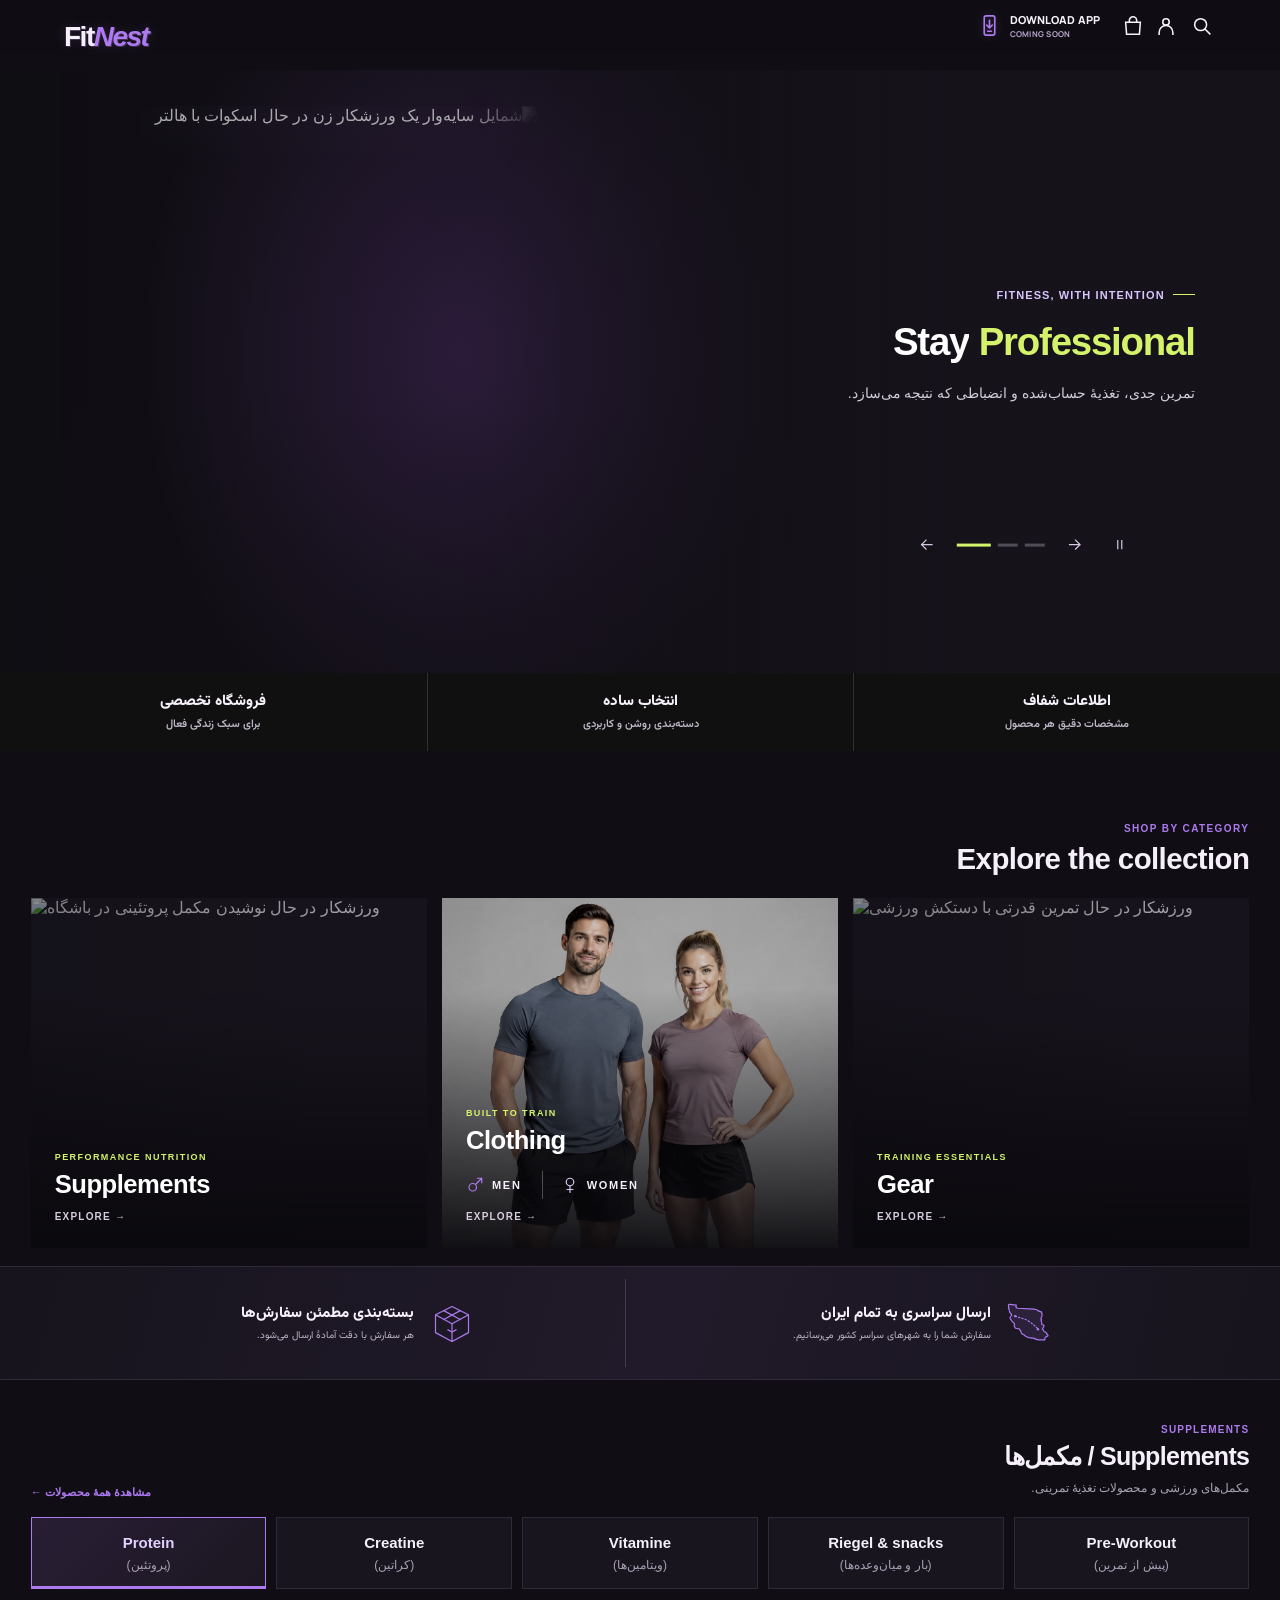
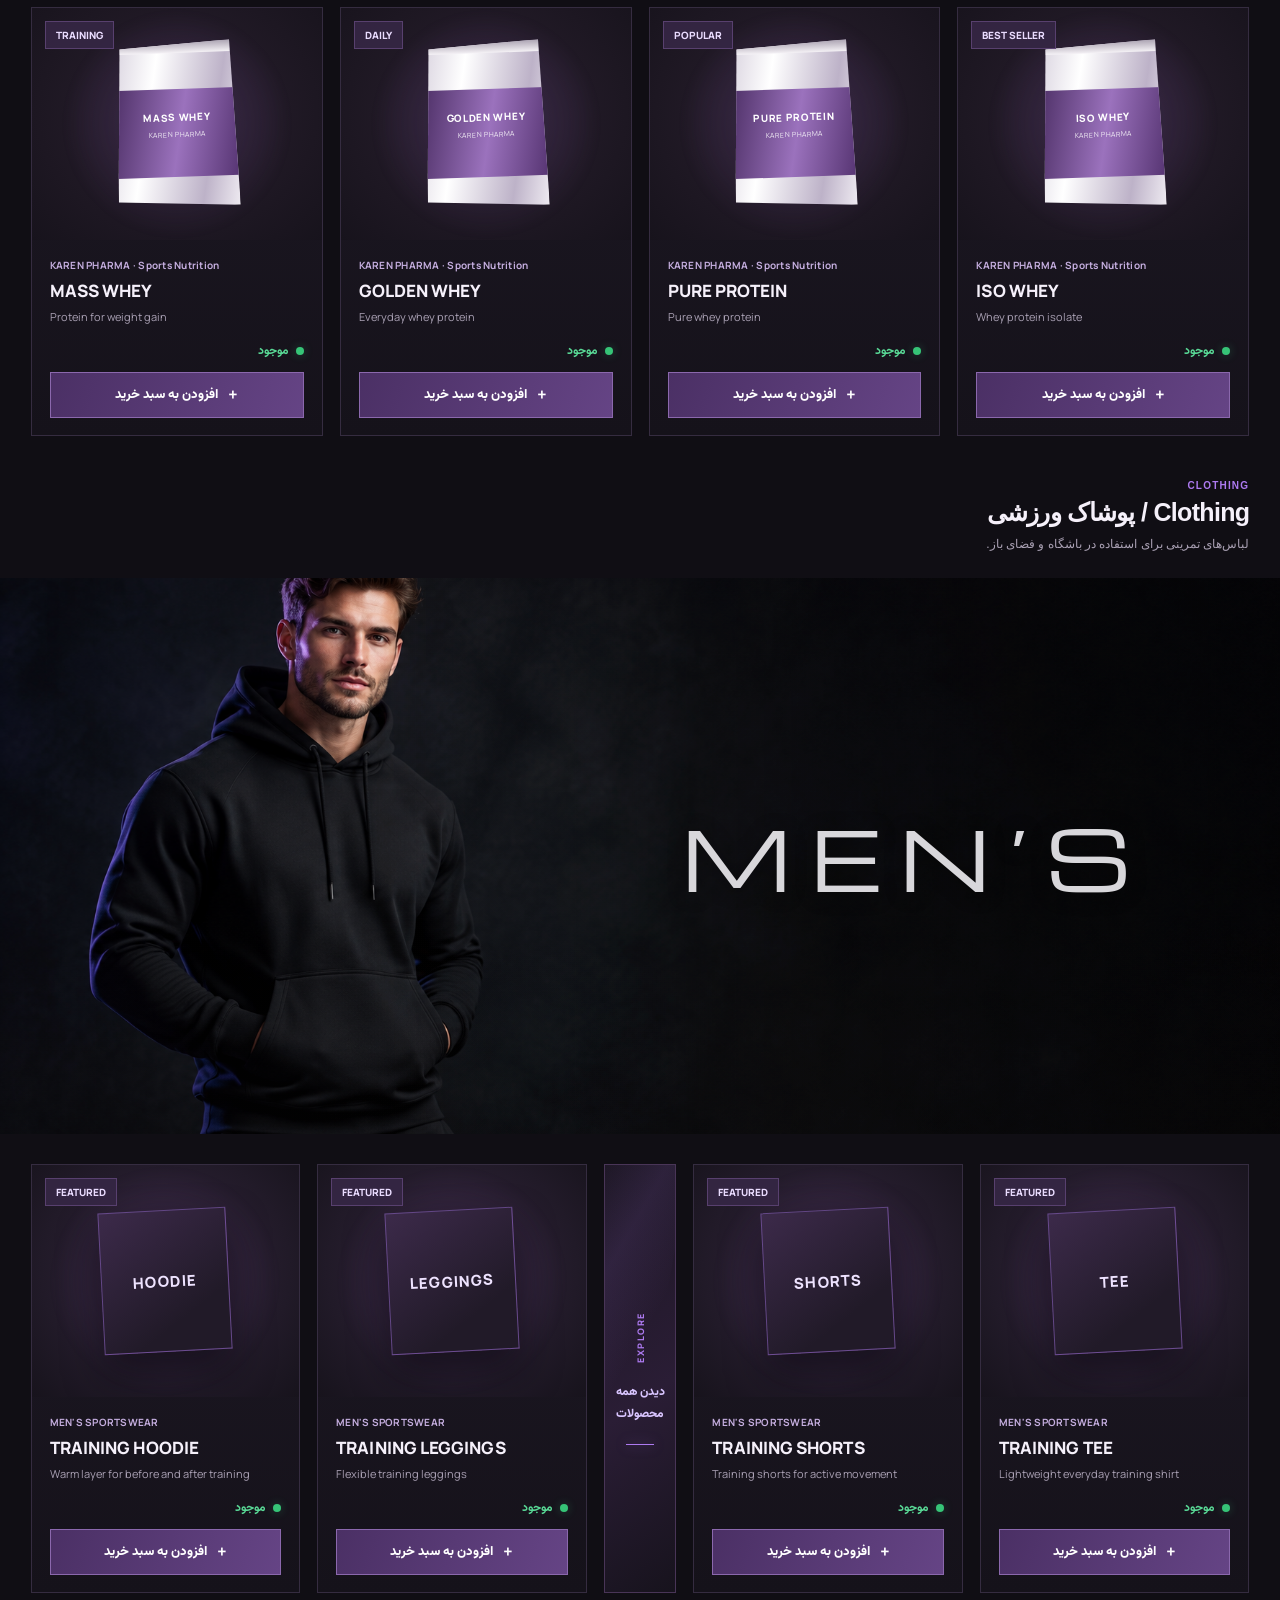
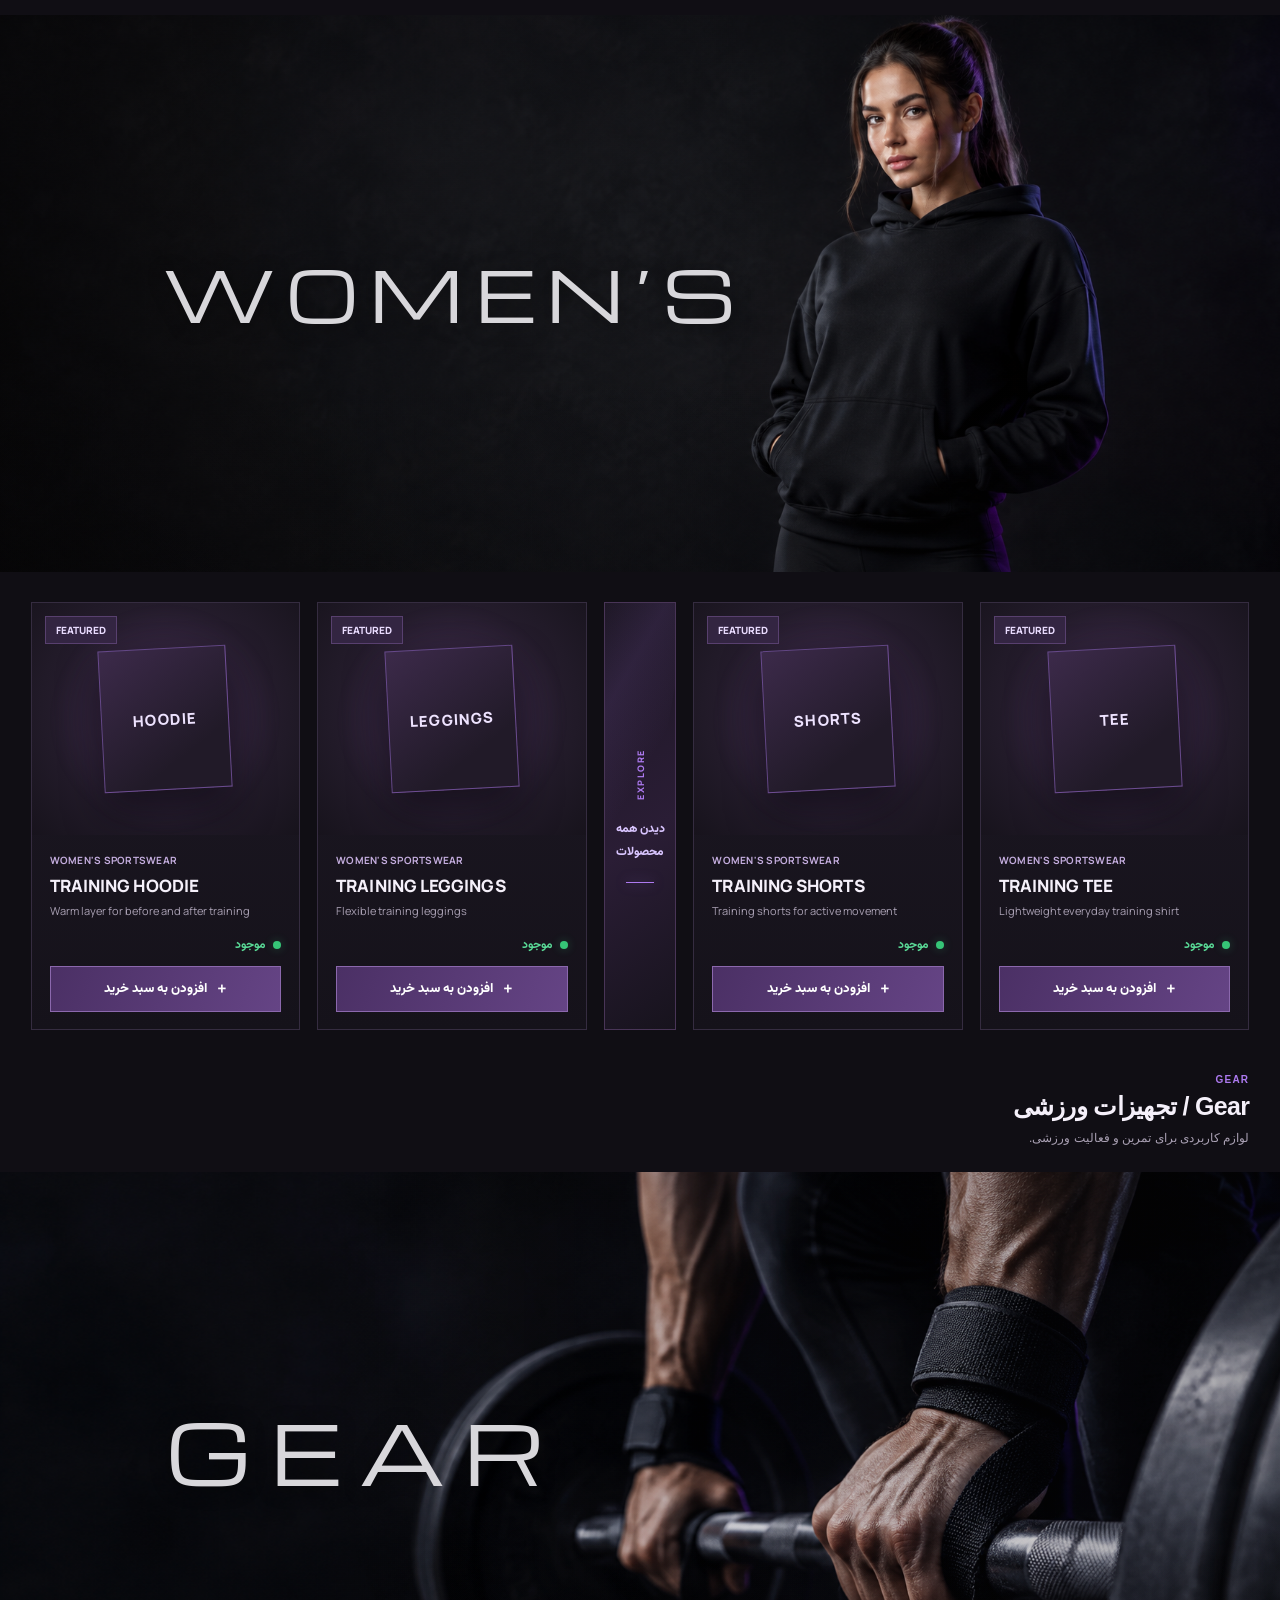
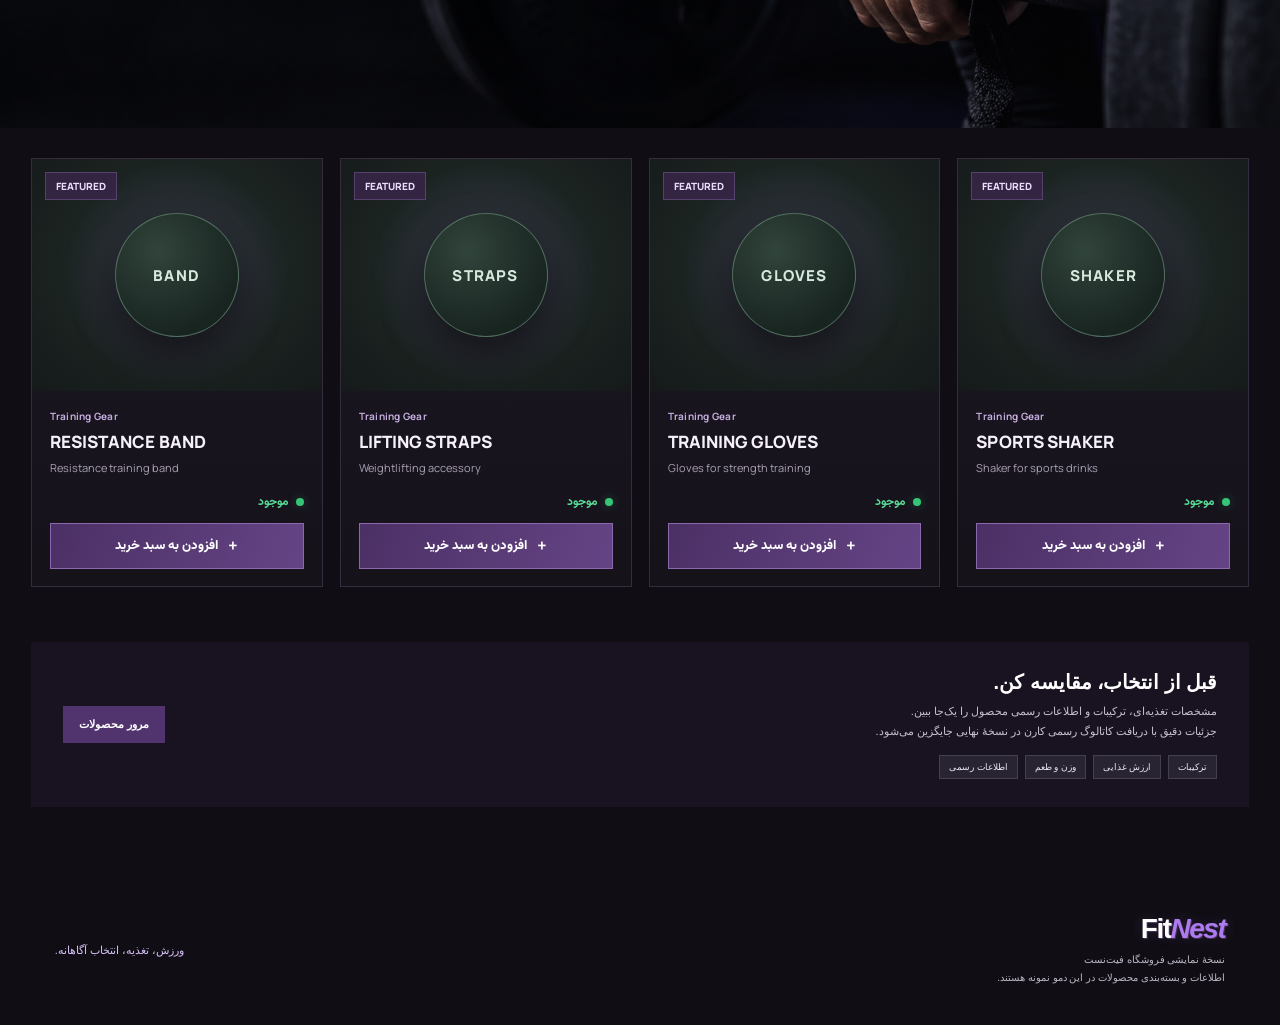
==== index.html @ 554f9da0 "Add files via upload Initial website versio" ====
<!doctype html>
<html lang="fa" dir="rtl">
<head>
  <meta charset="utf-8">
  <meta name="viewport" content="width=device-width, initial-scale=1">
  <meta name="theme-color" content="#17121f">
  <title>فیت‌نست | دمو فروشگاه مکمل ورزشی</title>
  <link rel="preconnect" href="https://fonts.googleapis.com">
  <link rel="preconnect" href="https://fonts.gstatic.com" crossorigin>
  <link href="https://fonts.googleapis.com/css2?family=Manrope:wght@400;500;600;700;800&family=Michroma&family=Vazirmatn:wght@500;600;700;800;900&display=swap" rel="stylesheet">
  <style>
    :root { --ink:#f5f0fa; --muted:#aaa1b4; --paper:#100e14; --white:#19151f; --line:#302938; --purple:#ad7af0; --purple-dark:#4a3265; --lilac:#d9c5ff; --lime:#d4f36a; --green:#8ab89a; --orange:#f3a56d; --soft-purple:#332642; --radius:22px; }
    * { box-sizing:border-box; }
    *,*::before,*::after { border-radius:0; }
    html { scroll-behavior:smooth; }
    body { margin:0; background:var(--paper); color:var(--ink); font-family:Tahoma,Arial,sans-serif; transition:background .35s,color .35s; }
    button,input { font:inherit; }
    button { cursor:pointer; }
    a { color:inherit; text-decoration:none; }
    .site-header { position:sticky; top:0; z-index:10; background:rgba(16,14,20,.97); backdrop-filter:blur(14px); border-bottom:0; }
    .header-inner { width:100%; margin:0; padding:12px clamp(24px,5vw,72px); display:flex; align-items:center; justify-content:space-between; gap:24px; direction:ltr; }
    .wordmark { font-size:28px; line-height:1; font-weight:900; letter-spacing:-1.5px; white-space:nowrap; text-shadow:1px 1px 0 #453252,0 0 14px #ad7af033; transform:translateY(11px); }
    .wordmark .fit { color:var(--ink); }
    .wordmark .nest { color:var(--purple); font-style:italic; }
    .header-tools { display:flex; align-items:center; gap:8px; direction:ltr; flex-shrink:0; }
    .app-download-badge { display:flex; align-items:center; gap:9px; margin-right:14px; padding:0; border:0; background:transparent; color:#f5f0fa; white-space:nowrap; }
    .app-download-badge svg { display:block; width:23px; height:23px; flex:0 0 auto; fill:none; stroke:var(--purple); stroke-width:1.7; stroke-linecap:round; stroke-linejoin:round; filter:drop-shadow(0 0 5px #ad7af044); }
    .app-download-copy { display:flex; flex-direction:column; gap:2px; font-family:"Manrope",Arial,sans-serif; line-height:1.15; }
    .app-download-copy strong { color:#f5f0fa; font-size:11px; font-weight:800; letter-spacing:.01em; }
    .app-download-copy small { color:#b9a7cf; font-size:8px; font-weight:700; letter-spacing:.03em; }
    .search-wrap { display:flex; align-items:center; position:relative; }
    .icon-button { width:28px; height:28px; padding:0; display:inline-grid; place-items:center; border:0; background:transparent; color:var(--ink); }
    .icon-button:hover,.icon-button:focus-visible { color:var(--purple); }
    #profile-toggle.is-signed-in { color:var(--purple); filter:drop-shadow(0 0 7px #ad7af055); }
    #profile-toggle.is-signed-in #profile-icon svg { fill:#c49af2; stroke:#c49af2; stroke-width:.65; filter:drop-shadow(0 0 5px #ad7af099); }
    .header-icon,.header-icon svg { display:block; width:22px; height:22px; }
    .header-icon svg { fill:none; stroke:currentColor; stroke-width:1.7; stroke-linecap:square; stroke-linejoin:miter; }
    .search { width:0; min-width:0; opacity:0; visibility:hidden; pointer-events:none; border:0; border-bottom:1px solid var(--line); background:#1a1620; color:var(--ink); border-radius:0; padding:5px 0; outline:none; font-size:12px; transition:width .24s ease,opacity .18s ease,padding .24s ease,margin .24s ease; }
    .search-wrap:hover .search,.search-wrap:focus-within .search,.search-wrap.is-open .search { width:180px; opacity:1; visibility:visible; pointer-events:auto; padding:5px 10px; margin-inline-end:8px; }
    .search::placeholder { color:#a89eaf; }
    .search:focus { border-color:var(--purple); }
    .search-panel { position:absolute; top:calc(100% + 19px); right:0; width:min(470px,calc(100vw - 28px)); max-height:min(75vh,660px); overflow:auto; padding:20px; border:1px solid #634878; background:linear-gradient(145deg,#211929,#141018); color:var(--ink); box-shadow:0 24px 70px #000b; direction:rtl; z-index:25; }
    .search-panel[hidden] { display:none; }
    .search-panel::before { content:""; position:absolute; top:0; right:0; left:0; height:2px; background:linear-gradient(90deg,transparent,var(--purple),transparent); }
    .search-panel-head { display:flex; justify-content:space-between; align-items:center; gap:12px; margin-bottom:13px; }
    .search-panel-head strong { font:800 14px "Vazirmatn",Tahoma,sans-serif; }
    .search-panel-head small { color:#b4a5c2; font:600 10px "Vazirmatn",Tahoma,sans-serif; }
    .search-panel-clear { border:0; background:transparent; color:var(--purple); font:700 11px "Vazirmatn",Tahoma,sans-serif; }
    .search-chips { display:flex; flex-wrap:wrap; gap:8px; margin:0 0 20px; }
    .search-chip { border:1px solid #5b476b; border-radius:999px; padding:7px 12px; background:#291f33; color:#e8ddef; font:700 11px "Manrope","Vazirmatn",sans-serif; }
    .search-chip:hover,.search-chip:focus-visible { border-color:var(--purple); color:#fff; background:#3b2850; }
    .search-history-empty,.search-no-results { margin:0; padding:15px; border:1px dashed #54425f; color:#b9afc3; font:600 11px/1.9 "Vazirmatn",Tahoma,sans-serif; }
    .search-results { display:grid; gap:9px; }
    .search-result { display:grid; grid-template-columns:70px minmax(0,1fr); gap:12px; align-items:start; padding:11px; border:1px solid #44344f; background:#1c1623; }
    .search-result .account-order-thumb { width:70px; height:74px; }
    .search-result-copy { min-width:0; }
    .search-result-copy small { display:block; color:#b78bdb; font:800 9px "Manrope",sans-serif; letter-spacing:.08em; }
    .search-result--clothing .search-result-copy small { width:max-content; max-width:100%; border:1px solid #7c5798; padding:4px 7px; background:#3b284d; color:#e5cafa; }
    .search-result-copy strong { display:block; margin:4px 0; color:#fff; font:800 13px "Manrope",sans-serif; direction:ltr; text-align:right; overflow-wrap:anywhere; }
    .search-result-copy span { display:block; color:#ada1b8; font:600 10px "Vazirmatn",Tahoma,sans-serif; }
    .search-result-actions { display:flex; flex-wrap:wrap; gap:7px; grid-column:1/-1; }
    .search-result-actions button { flex:1 1 120px; min-height:34px; border:1px solid #72558a; padding:5px 10px; background:#30223d; color:#f5ebfb; font:800 10px "Vazirmatn",Tahoma,sans-serif; }
    .search-result-actions button:first-child { background:#573775; border-color:#9369b4; color:#fff; }
    .search-result-actions button:hover,.search-result-actions button:focus-visible { filter:brightness(1.2); }
    .search-result-actions button:disabled { opacity:.48; cursor:not-allowed; }
    .cart { position:relative; display:flex; align-items:center; gap:4px; border:0; border-radius:0; padding:0; background:transparent; color:var(--ink); }
    .cart-indicator { position:absolute; top:-3px; right:-5px; width:11px; height:11px; border:2px solid var(--paper); border-radius:50%; background:#ef4444; box-shadow:0 0 9px #ef444477; opacity:0; transform:scale(.55); transition:opacity .18s,transform .18s; pointer-events:none; }
    .cart.has-items .cart-indicator { opacity:1; transform:scale(1); }
    main { --page-gutter:clamp(16px,2.4vw,36px); width:100%; margin:0; padding:18px var(--page-gutter) 70px; }
    .hero { min-height:calc(490px + 3cm); border-radius:0; overflow:hidden; position:relative; display:grid; grid-template-columns:1fr 1fr; align-items:center; padding:54px 7%; margin-inline:calc(-1 * clamp(16px,2.4vw,36px)); background:#100e14; color:#fff; isolation:isolate; }
    .hero::before { content:""; position:absolute; inset:0; background:linear-gradient(90deg,rgba(17,14,21,.03) 0%,rgba(17,14,21,.08) 38%,rgba(23,19,28,.82) 76%),linear-gradient(0deg,rgba(17,14,21,.28),transparent 45%); z-index:1; pointer-events:none; }
    .hero::after { content:""; position:absolute; inset-inline-start:38%; top:-28%; width:52%; height:150%; background:radial-gradient(ellipse,#7542a255 0%,transparent 68%); z-index:0; pointer-events:none; }
    .hero-copy { max-width:510px; position:relative; z-index:3; transition:opacity .25s ease,transform .25s ease; }
    .hero.is-changing .hero-copy { opacity:0; transform:translateY(8px); }
    .eyebrow { display:inline-flex; align-items:center; gap:8px; color:#d9c5ff; font-size:11px; font-weight:700; letter-spacing:.1em; }
    .eyebrow::before { content:""; width:22px; height:1px; background:var(--lime); }
    .hero h1 { direction:ltr; text-align:right; font-size:clamp(28px,3vw,42px); line-height:1.32; letter-spacing:-1.2px; margin:16px 0 12px; white-space:nowrap; }
    .hero h1 em { color:var(--lime); font-style:normal; }
    .hero h1 .hero-glow-word { --glow-base:#fff; display:inline-block; color:transparent; -webkit-text-fill-color:transparent; background:linear-gradient(105deg,var(--glow-base) 0%,var(--glow-base) 40%,#f6eaff 46%,#fff 50%,#f6eaff 54%,var(--glow-base) 60%,var(--glow-base) 100%); background-size:300% 100%; background-position:150% 0; -webkit-background-clip:text; background-clip:text; animation:hero-letter-glow 3.8s linear infinite; }
    .hero h1 em.hero-glow-word { --glow-base:var(--lime); animation-delay:.3s; }
    @keyframes hero-letter-glow { 0% { background-position:150% 0; } 42%,100% { background-position:-150% 0; } }
    .hero-copy p { max-width:410px; color:#d3cdd9; font-size:14px; line-height:2; margin:0; }
    .hero-art { position:absolute; z-index:0; inset:0; width:100%; min-height:100%; overflow:hidden; }
    .hero-backdrop { position:absolute; inset:-3%; width:106%; height:106%; object-fit:cover; object-position:center 42%; filter:blur(22px) brightness(.42) saturate(.8); transform:scale(1.05); opacity:0; transition:opacity .5s ease; }
    .hero-backdrop.is-visible { opacity:.78; }
    .hero-runner { position:absolute; inset:0; width:100%; height:100%; object-fit:cover; object-position:center 42%; filter:brightness(1.2) contrast(1.2) saturate(.98); transform:scale(1.1); transition:opacity .6s ease,transform 1.1s ease; }
    .hero-runner--contain { object-fit:contain; object-position:center; transform:none; }
    .hero-runner--cover { object-fit:cover; object-position:center 8%; transform:none; }
    .hero-runner--cover-products { object-fit:cover; object-position:center 45%; transform:none; }
    .hero.is-changing .hero-runner { opacity:.08; transform:scale(1.07); }
    .hero.is-changing .hero-runner.hero-runner--contain { transform:none; }
    .hero.is-changing .hero-runner.hero-runner--cover { transform:none; }
    .hero.is-changing .hero-runner.hero-runner--cover-products { transform:none; }
    .hero-silhouette { position:absolute; z-index:2; left:3%; bottom:0; width:39%; height:94%; object-fit:cover; object-position:center 35%; opacity:.82; filter:grayscale(1) brightness(.68) contrast(1.55) drop-shadow(0 0 18px #ad7af044); mix-blend-mode:screen; mask-image:linear-gradient(90deg,transparent 0%,#000 12%,#000 84%,transparent 100%); transition:opacity .6s ease; }
    .hero-silhouette.is-hidden { opacity:0; visibility:hidden; }
    .hero-controls { display:flex; align-items:center; gap:15px; direction:ltr; margin-top:25px; color:#d8c8e7; transform:translate(6cm,calc(22px + 2cm)); }
    .hero-arrow { display:grid; place-items:center; width:30px; height:30px; padding:0; border:0; background:transparent; color:inherit; transition:color .2s,transform .2s; }
    .hero-arrow:hover { color:var(--lime); transform:translateY(-1px); }
    .hero-arrow svg { width:18px; height:18px; fill:none; stroke:currentColor; stroke-width:1.6; stroke-linecap:square; stroke-linejoin:miter; }
    .hero-pause svg { width:16px; height:16px; fill:none; stroke:currentColor; stroke-width:1.8; stroke-linecap:square; stroke-linejoin:miter; }
    .hero-dots { display:flex; align-items:center; gap:7px; }
    .hero-dot { width:20px; height:3px; padding:0; border:0; background:#c9bdcf55; transition:width .25s,background .25s; }
    .hero-dot[aria-current="true"] { width:34px; background:var(--lime); }
    .orb { position:absolute; width:300px; height:300px; border:1px solid #ffffff34; border-radius:0; transform:rotate(-20deg) scaleY(.72); }
    .orb::before,.orb::after { content:""; position:absolute; border:1px solid #ffffff24; border-radius:0; inset:20px; }
    .orb::after { inset:42px; }
    .hero-stamp { position:absolute; top:12%; inset-inline-start:5%; font-size:10px; line-height:1.8; letter-spacing:.2em; color:#dfd3ec; transform:rotate(-8deg); }
    .feature-strip { display:grid; grid-template-columns:repeat(3,minmax(0,1fr)); direction:ltr; margin-inline:calc(-1 * clamp(16px,2.4vw,36px)); min-height:78px; background:#101010; color:#f5f0fa; }
    .feature-item { position:relative; display:flex; align-items:center; justify-content:center; gap:12px; min-width:0; padding:16px clamp(18px,2.4vw,44px); direction:rtl; overflow:hidden; isolation:isolate; }
    .feature-item + .feature-item { border-left:1px solid #303030; }
    .feature-copy { position:relative; }
    .feature-copy { min-width:0; text-align:center; font-family:"Vazirmatn",Tahoma,sans-serif; }
    .feature-copy b { display:block; font-size:15px; line-height:1.5; font-weight:800; }
    .feature-copy small { display:block; color:#c0b8c9; font-size:11px; font-weight:600; margin-top:3px; line-height:1.5; }
    .category-section { margin:72px 0 18px; }
    .category-heading { margin-bottom:22px; }
    .category-heading .overline { color:var(--purple); font-size:10px; font-weight:800; letter-spacing:.14em; }
    .category-heading h2 { margin:8px 0 0; font-size:clamp(22px,2.3vw,30px); letter-spacing:-.6px; }
    .category-grid { display:grid; grid-template-columns:repeat(3,minmax(0,1fr)); gap:15px; direction:ltr; }
    .category-card { position:relative; min-width:0; min-height:350px; overflow:hidden; isolation:isolate; background:#19151f; color:var(--ink); display:flex; align-items:flex-end; }
    .category-card img { position:absolute; inset:0; z-index:-2; width:100%; height:100%; object-fit:cover; transition:transform .55s ease,filter .35s ease; filter:brightness(.72) contrast(1.08) saturate(.84); }
    .category-card::after { content:""; position:absolute; inset:0; z-index:-1; background:linear-gradient(0deg,rgba(9,8,12,.92),rgba(9,8,12,.12) 72%),linear-gradient(90deg,rgba(9,8,12,.2),transparent 76%); }
    .category-card:hover img { transform:scale(1.045); filter:brightness(.84) contrast(1.1) saturate(.9); }
    .category-card--clothing { background:#111015; }
    .category-card--clothing::before { content:""; position:absolute; inset:-16px; z-index:-2; background:url("Fitness%20coaches%20sportswear%20photograph%20%E2%80%93%2018%20Nov%202026,%202.36%20am.png") center 48%/cover no-repeat; filter:blur(16px) brightness(.3) saturate(.62); transform:scale(1.06); }
    .category-card--clothing img { z-index:0; object-fit:cover; object-position:center 38%; filter:brightness(.86) contrast(1.12) saturate(.76); }
    .category-card--clothing::after { z-index:1; background:linear-gradient(0deg,rgba(9,8,12,.94),rgba(9,8,12,.08) 74%); }
    .category-card--clothing .category-card-copy { position:relative; z-index:2; width:100%; }
    .category-card--clothing:hover img { transform:scale(1.025); filter:brightness(.92) contrast(1.1) saturate(.8); }
    .category-card-copy { padding:24px; direction:ltr; text-align:left; }
    .category-card-copy small { display:block; color:var(--lime); font-size:9px; font-weight:800; letter-spacing:.16em; margin-bottom:8px; }
    .category-card-copy h3 { margin:0; color:#fff; font-size:clamp(20px,2vw,28px); font-weight:900; letter-spacing:-.5px; }
    .category-card-copy h3 a { color:inherit; }
    .category-gender-links { display:flex; align-items:center; gap:18px; margin-top:16px; }
    .category-gender-links a { position:relative; display:inline-flex; align-items:center; gap:8px; padding:5px 0; color:#f4eff9; font-size:11px; font-weight:800; letter-spacing:.16em; transition:color .2s,transform .2s; }
    .category-gender-links a+a { margin-left:2px; padding-left:18px; border-left:1px solid #ffffff45; }
    .category-gender-links a::after { content:""; position:absolute; left:0; right:0; bottom:-2px; height:1px; background:var(--lime); transform:scaleX(0); transform-origin:left; transition:transform .2s; }
    .category-gender-links a:hover,.category-gender-links a:focus-visible { color:var(--lime); transform:translateY(-1px); }
    .category-gender-links a:hover::after,.category-gender-links a:focus-visible::after { transform:scaleX(1); }
    .category-gender-links svg { width:18px; height:18px; flex:0 0 auto; fill:none; stroke:var(--purple); stroke-width:1.6; stroke-linecap:round; stroke-linejoin:round; transition:stroke .2s; }
    .category-gender-links a:hover svg,.category-gender-links a:focus-visible svg { stroke:var(--lime); }
    .category-gender-links a+a svg { stroke:#d7c5ef; }
    .category-card-copy span { display:inline-block; margin-top:12px; color:#d7cde0; font-size:10px; font-weight:700; letter-spacing:.12em; }
    .shipping-banner { position:relative; overflow:hidden; width:calc(100% + clamp(16px,2.4vw,36px) + clamp(16px,2.4vw,36px)); height:3cm; margin:0 calc(-1 * clamp(16px,2.4vw,36px)); padding:12px clamp(24px,7vw,100px); display:grid; grid-template-columns:repeat(2,minmax(0,1fr)); align-items:center; gap:28px; direction:rtl; background:linear-gradient(105deg,#17141d 0%,#211a2a 52%,#17141d 100%); border-block:1px solid #302938; }
    .shipping-item { min-width:0; height:100%; display:flex; align-items:center; justify-content:center; gap:16px; direction:rtl; }
    .shipping-item + .shipping-item { border-right:1px solid #44394f; }
    .shipping-icon { flex:0 0 44px; width:44px; height:44px; color:var(--purple); }
    .shipping-icon svg { display:block; width:100%; height:100%; fill:none; stroke:currentColor; stroke-width:1.7; stroke-linecap:round; stroke-linejoin:round; }
    .shipping-item:first-child .shipping-icon svg path:first-child { fill:rgba(173,122,240,.11); }
    .shipping-icon svg circle { fill:currentColor; }
    .shipping-copy { min-width:0; font-family:"Vazirmatn",Tahoma,sans-serif; }
    .shipping-copy b { display:block; color:#f5f0fa; font-size:15px; line-height:1.45; font-weight:800; }
    .shipping-copy small { display:block; margin-top:3px; color:#bdb4c8; font-size:10px; line-height:1.5; }
    .can { width:154px; height:244px; position:relative; z-index:1; border-radius:0; background:linear-gradient(115deg,#e7e3eb,#fff 32%,#c9bdcf 68%,#f2eff4); box-shadow:24px 30px 48px #09070d99, inset -12px 0 18px #786b8038, inset 8px 0 12px #fff8; transform:rotate(7deg) rotateY(-14deg) rotateX(3deg); transform-style:preserve-3d; color:#271e32; display:flex; flex-direction:column; align-items:center; justify-content:center; overflow:visible; }
    .can-side { position:absolute; z-index:-1; top:5px; right:-15px; width:18px; height:calc(100% - 10px); background:linear-gradient(90deg,#81758a,#51465a 75%,#342b3b); transform:rotateY(90deg); transform-origin:left center; box-shadow:12px 8px 18px #09070d70; }
    .can::before { content:""; height:15px; position:absolute; top:0; left:0; right:0; background:linear-gradient(#b9b2bf,#faf8fc 42%,#aaa2b1); }
    .can::after { content:""; height:10px; position:absolute; bottom:0; left:0; right:0; background:linear-gradient(#aaa2b1,#f4f1f6); }
    .can-band { position:absolute; top:36%; bottom:19%; left:0; right:0; background:linear-gradient(110deg,#613d86,#9463c5 48%,#593278); }
    .can-brand { position:relative; z-index:1; font-weight:900; font-size:12px; letter-spacing:-.5px; color:#fff; }
    .can-brand i { color:var(--lime); }
    .can-name { position:relative; z-index:1; text-align:center; font-size:11px; font-weight:900; letter-spacing:.08em; color:#fff; margin-top:13px; }
    .can-detail { position:relative; z-index:1; color:#eee5f8; font-size:7px; letter-spacing:.12em; margin-top:5px; }
    .hero-flavor { position:absolute; bottom:13%; color:#493b4e; font-size:8px; letter-spacing:.14em; font-weight:700; }
    .floating-chip { position:absolute; background:#2b2235; color:#f5f0fa; padding:10px 13px; border-radius:0; font-size:10px; font-weight:700; box-shadow:0 14px 30px #0004; border:1px solid #ffffff18; }
    .floating-chip.one { top:25%; inset-inline-end:1%; transform:rotate(5deg); }
    .floating-chip.two { bottom:22%; inset-inline-start:1%; transform:rotate(-5deg); }
    .floating-chip strong { color:var(--purple); }
    .theme-editorial { background:#100e14; }
    .theme-editorial .hero::after { opacity:.85; }
    .section-head { display:flex; justify-content:space-between; align-items:end; gap:20px; margin:44px 0 18px; }
    .section-head .overline { color:var(--purple); font-size:10px; font-weight:800; letter-spacing:.12em; }
    .section-head h2 { margin:7px 0 0; font-size:25px; letter-spacing:-.7px; }
    .section-head p { color:var(--muted); font-size:12px; margin:7px 0 0; line-height:1.8; }
    .all-link { padding:0; border:0; background:transparent; color:var(--purple); font:inherit; font-size:11px; font-weight:800; white-space:nowrap; cursor:pointer; }
    .all-link:hover,.all-link:focus-visible { color:var(--lilac); }
    .supplement-categories { display:grid; grid-template-columns:repeat(5,minmax(0,1fr)); gap:10px; margin:0 0 18px; direction:ltr; }
    .supplement-category { min-width:0; min-height:72px; padding:10px 12px; display:flex; flex-direction:column; align-items:center; justify-content:center; gap:4px; border:1px solid #302938; background:#19151f; color:var(--ink); text-align:center; transition:border-color .2s,background .2s,transform .2s; }
    .supplement-category b { font-size:15px; line-height:1.4; font-weight:800; }
    .supplement-category small { color:var(--muted); font-size:12px; line-height:1.45; }
    .supplement-category:hover { border-color:#8e63c4; transform:translateY(-2px); }
    .supplement-category[aria-pressed="true"] { border-color:var(--purple); background:linear-gradient(135deg,#291e35,#1b1721); box-shadow:inset 0 -2px 0 var(--purple); }
    .supplement-category[aria-pressed="true"] b { color:#e2d0ff; }
    .product-section { scroll-margin-top:108px; }
    #clothing { scroll-margin-top:60px; }
    #gear { scroll-margin-top:60px; }
    .product-section + .product-section { margin-top:26px; }
    .clothing-gender-banner { position:relative; display:block; width:calc(100% + var(--page-gutter) + var(--page-gutter)); aspect-ratio:2.3/1; min-height:340px; max-height:calc(100vh - 100px); margin:22px calc(-1 * var(--page-gutter)) 30px; overflow:hidden; isolation:isolate; background:#0b0a0d; scroll-margin-top:96px; }
    .clothing-gender-banner img { position:absolute; inset:0; width:100%; height:100%; object-fit:cover; object-position:center; }
    .clothing-gender-banner::after { content:""; position:absolute; z-index:1; inset:0; pointer-events:none; background:linear-gradient(90deg,transparent 25%,#0b0a0d12 48%,#0b0a0d45 100%),linear-gradient(0deg,#0b0a0d24,transparent 40%); }
    .clothing-gender-banner__title { position:absolute; z-index:2; top:50%; right:7%; width:43%; transform:translateY(-50%); color:#d8d7db; text-align:center; font-family:"Michroma","Manrope",Arial,sans-serif; font-size:clamp(42px,6.3vw,112px); font-weight:400; line-height:1.15; letter-spacing:.22em; white-space:nowrap; text-shadow:0 2px 20px #0006; }
    .clothing-gender-banner--womens::after { background:linear-gradient(90deg,#0b0a0d45 0%,#0b0a0d12 42%,transparent 70%),linear-gradient(0deg,#0b0a0d24,transparent 40%); }
    .clothing-gender-banner--womens { scroll-margin-top:64px; }
    .clothing-gender-banner--womens img { object-position:center top; transform:scale(1.03) translateX(1.2%); }
    .clothing-gender-banner--womens .clothing-gender-banner__title { right:auto; left:8%; width:55%; font-size:clamp(36px,5.4vw,96px); letter-spacing:.16em; }
    .clothing-gender-banner--gear .clothing-gender-banner__title { right:auto; left:7%; }
    .product-grid { display:grid; grid-template-columns:repeat(4,minmax(0,1fr)); gap:17px; }
    .clothing-showcase { grid-template-columns:repeat(2,minmax(0,1fr)) minmax(68px,.27fr) repeat(2,minmax(0,1fr)); align-items:stretch; transition:grid-template-columns .45s cubic-bezier(.22,.75,.25,1); }
    .clothing-showcase:has(.clothing-view-all:is(:hover,:focus-visible)) { grid-template-columns:repeat(2,minmax(0,1fr)) minmax(92px,.46fr) repeat(2,minmax(0,1fr)); }
    .clothing-view-all { position:relative; isolation:isolate; min-width:0; display:flex; flex-direction:column; justify-content:center; align-items:center; gap:18px; padding:20px 8px; overflow:hidden; text-align:center; color:var(--lilac); background:linear-gradient(145deg,#1c1623,#2a1d35 55%,#17131d); border:1px solid #493557; transition:color .25s,border-color .25s,box-shadow .35s; }
    .clothing-view-all::before { content:""; position:absolute; z-index:-1; inset:-65% -100%; background:linear-gradient(110deg,transparent 38%,#ad7af01b 50%,transparent 62%); transform:translateX(-45%) rotate(10deg); transition:transform .65s ease; }
    .clothing-view-all::after { content:""; width:28px; height:1px; background:var(--purple); box-shadow:0 0 12px #ad7af088; transition:width .4s,background .4s; }
    .clothing-view-all:hover,.clothing-view-all:focus-visible { color:#fff; border-color:#a376c5; box-shadow:inset 0 0 35px #ad7af019,0 14px 35px #0005; }
    .clothing-view-all:hover::before,.clothing-view-all:focus-visible::before { transform:translateX(45%) rotate(10deg); }
    .clothing-view-all:hover::after,.clothing-view-all:focus-visible::after { width:56px; background:var(--lime); }
    .clothing-view-all small { color:var(--purple); font:800 9px "Manrope",sans-serif; letter-spacing:.17em; writing-mode:vertical-rl; transform:rotate(180deg); }
    .clothing-view-all span { max-width:95px; font:800 12px/1.9 "Vazirmatn",Tahoma,sans-serif; transition:transform .35s; }
    .clothing-view-all:hover span,.clothing-view-all:focus-visible span { transform:scale(1.06); }
    .clothing-catalog[hidden] { display:none; }
    main > [hidden] { display:none !important; }
    .catalog-heading { padding:35px 0 26px; border-bottom:1px solid var(--line); }
    .catalog-heading small { color:var(--purple); font:800 11px "Manrope",sans-serif; letter-spacing:.15em; }
    .catalog-heading h1 { margin:12px 0; font:800 clamp(25px,4vw,45px) "Manrope",sans-serif; direction:ltr; text-align:right; }
    .catalog-back { display:inline-block; margin-top:12px; color:var(--lilac); font:700 12px "Vazirmatn",sans-serif; }
    .catalog-tools { display:flex; align-items:end; justify-content:space-between; gap:20px; padding:25px 0; }
    .catalog-tools label { display:grid; gap:9px; color:#cbbbd7; font:700 12px "Vazirmatn",sans-serif; }
    .catalog-tools select { min-width:190px; border:1px solid #644b79; padding:11px 14px; background:#211927; color:#fff; font:600 13px "Vazirmatn",sans-serif; }
    .catalog-count { color:var(--muted); font:600 12px "Vazirmatn",sans-serif; }
    @media(max-width:1000px) { .clothing-showcase,.clothing-showcase:has(.clothing-view-all:is(:hover,:focus-visible)) { grid-template-columns:repeat(2,minmax(0,1fr)); } .clothing-view-all { grid-column:1/-1; flex-direction:row; min-height:64px; border-color:#493557; } .clothing-view-all small { writing-mode:initial; transform:none; } .clothing-view-all span { max-width:none; } }
    @media(prefers-reduced-motion:reduce) { .clothing-showcase,.clothing-view-all,.clothing-view-all::before,.clothing-view-all::after,.clothing-view-all span { transition:none; } }
    .product-card { min-width:0; direction:ltr; font-family:"Manrope","Segoe UI",Arial,sans-serif; background:linear-gradient(180deg,#1d1824,#15121a); border:1px solid #352c40; border-radius:0; overflow:hidden; transition:transform .22s,border-color .22s,box-shadow .22s; }
    .product-card:hover { transform:translateY(-4px); border-color:#70538d; box-shadow:0 18px 38px #08060b66; }
    .product-photo { height:232px; background:radial-gradient(ellipse at 50% 45%,#30243a 0%,#201925 52%,#17131c 100%); position:relative; display:grid; place-items:center; overflow:hidden; }
    .product-photo::before { content:""; position:absolute; width:218px; height:218px; border-radius:50%; background:radial-gradient(circle,#754b943d 0%,#754b9416 55%,transparent 74%); filter:blur(5px); }
    .product-photo--clothing { background:radial-gradient(ellipse at 50% 45%,#32243b,#211a28 66%,#17131c) !important; }
    .product-photo--gear { background:radial-gradient(ellipse at 50% 45%,#23332f,#1a211f 65%,#15191a) !important; }
    .product-object { position:relative; z-index:1; width:128px; height:142px; display:grid; place-items:center; border:1px solid #ad7af077; background:linear-gradient(145deg,#3c2a4a,#211a28 72%); color:#eee3ff; box-shadow:0 20px 38px #08060b99; transform:rotate(-3deg); font-size:15px; font-weight:900; letter-spacing:.08em; }
    .product-photo--gear .product-object { width:124px; height:124px; border-radius:50%; border-color:#8ab89a77; background:radial-gradient(circle at 35% 30%,#31443b,#182420 72%); color:#d5eadc; transform:none; }
    .product-badge { position:absolute; z-index:2; top:13px; inset-inline-start:13px; padding:6px 10px; background:#352644ee; border:1px solid #8f6ab266; color:#eadcff; font-size:10px; font-weight:800; }
    .pack { position:relative; z-index:1; width:122px; height:166px; background:linear-gradient(100deg,#d9d3df,#fff 30%,#bdb2c8 75%,#eeeaf1); box-shadow:15px 20px 32px #08060b70; display:flex; flex-direction:column; align-items:center; justify-content:center; color:#fff; transform:rotate(-2deg); clip-path:polygon(5% 4%,95% 0,100% 100%,0 96%); }
    .pack::before { content:""; position:absolute; top:0; left:5%; right:5%; height:12px; background:linear-gradient(#aaa2b1,#f5f2f6); }
    .pack::after { content:""; position:absolute; inset:48px 0 30px; background:linear-gradient(100deg,#503269,#9b72bd 52%,#573573); z-index:-1; }
    .pack-name { font-size:10px; font-weight:900; letter-spacing:.07em; }
    .pack-type { font-size:7px; margin-top:6px; letter-spacing:.1em; opacity:.9; }
    .pack-weight { position:absolute; bottom:10px; color:#51465a; font-size:7px; font-weight:700; }
    .product-info { padding:18px 18px 17px; text-align:left; font-family:"Manrope","Segoe UI",Arial,sans-serif; }
    .product-brand { color:#c5aedf; font-size:10px; font-weight:700; letter-spacing:.025em; }
    .product-title { font-size:17px; line-height:1.45; margin:7px 0 4px; letter-spacing:.005em; font-weight:800; }
    .product-subtitle { font-size:11px; color:#aaa1b4; line-height:1.65; }
    .product-bottom { display:flex; flex-direction:column; align-items:stretch; gap:11px; margin-top:15px; }
    .stock-status { display:flex; align-items:center; justify-content:flex-start; gap:7px; min-height:20px; direction:rtl; font-family:"Vazirmatn","Segoe UI",sans-serif; font-size:12px; font-weight:700; }
    .stock-status::before { content:""; width:8px; height:8px; border-radius:50%; background:#36c477; box-shadow:0 0 10px #36c47755; }
    .stock-status--available { color:#59d996; }
    .stock-status--unavailable { color:#ff6b75; }
    .stock-status--unavailable::before { background:#f05260; box-shadow:0 0 10px #f0526055; }
    .add-button { width:100%; min-height:46px; padding:0 14px; border:1px solid #8b68ad; background:linear-gradient(110deg,#4b3065,#654485); color:#fff; display:flex; align-items:center; justify-content:center; gap:10px; direction:rtl; font-family:"Vazirmatn","Segoe UI",sans-serif; font-size:13px; font-weight:800; transition:background .2s,border-color .2s,transform .2s,box-shadow .2s; }
    .add-button b { font-size:18px; line-height:1; font-weight:500; }
    .add-button:hover { background:linear-gradient(110deg,#68458a,#815cb0); border-color:var(--purple); transform:translateY(-1px); box-shadow:0 8px 18px #08060b55; }
    .add-button:disabled { opacity:.46; cursor:not-allowed; filter:saturate(.55); }
    .add-button:disabled:hover { transform:none; box-shadow:none; }
    .product-photo[data-open-product] { cursor:zoom-in; }
    .product-photo[data-open-product]:focus-visible { outline:2px solid var(--purple); outline-offset:-3px; }
    .product-modal-backdrop { position:fixed; z-index:80; inset:0; display:grid; place-items:center; padding:28px; background:#050409bd; backdrop-filter:blur(7px); opacity:0; visibility:hidden; transition:opacity .22s,visibility .22s; }
    .product-modal-backdrop.is-open { opacity:1; visibility:visible; }
    .product-modal { position:relative; width:min(100%,1040px); max-height:min(88vh,780px); display:grid; grid-template-columns:1fr 1fr; direction:ltr; overflow:auto; background:#17131c; border:1px solid #49375a; box-shadow:0 28px 90px #0009; transform:translateY(12px) scale(.985); transition:transform .22s; }
    .is-open .product-modal { transform:translateY(0) scale(1); }
    .product-modal-close { position:absolute; z-index:3; top:15px; right:15px; width:40px; height:40px; display:grid; place-items:center; background:#211a29; color:#fff; border:1px solid #59466a; font:400 24px/1 "Manrope",sans-serif; cursor:pointer; }
    .product-modal-gallery { min-height:600px; display:grid; grid-template-rows:1fr auto; padding:26px; background:linear-gradient(145deg,#201a27,#121016); }
    .product-modal-media { min-height:480px; position:relative; display:grid; place-items:center; overflow:hidden; }
    .product-modal-media::before { content:""; position:absolute; width:min(70%,390px); aspect-ratio:1; border-radius:50%; background:radial-gradient(circle,#8557a845,#68418b14 58%,transparent 74%); filter:blur(8px); }
    .product-modal-media .pack { transform:scale(1.55) rotate(-2deg); }
    .product-modal-media .product-object { transform:scale(1.7) rotate(-3deg); }
    .product-modal-media.product-photo--gear .product-object { transform:scale(1.7); }
    .product-modal-thumbnails { display:flex; gap:9px; }
    .product-modal-thumb { width:62px; height:62px; display:grid; place-items:center; border:1px solid #73558d; background:#241b2d; color:#d9c4f0; font:800 9px "Manrope",sans-serif; letter-spacing:.06em; }
    .product-modal-thumb[aria-pressed="true"] { border-color:var(--purple); background:#48305f; }
    .product-modal-media[data-view="back"] .product-object { transform:scale(1.7) rotate(4deg); }
    .product-modal-media[data-view="fabric"] .product-object { transform:scale(2.2) rotate(-1deg); }
    .clothing-info[hidden] { display:none; }
    .clothing-info { border-top:1px solid #44334f; padding-top:20px; }
    .clothing-info h3 { margin:19px 0 10px; font-size:14px; }
    .clothing-info p,.clothing-info li { color:#c5b8d0; font-size:11px; line-height:1.9; }
    .clothing-info select { width:100%; margin:6px 0 10px; padding:10px; border:1px solid #6c5281; background:#241b2d; color:#fff; }
    .clothing-options { display:grid; grid-template-columns:1fr 1fr; gap:12px; }
    .clothing-info table { width:100%; border-collapse:collapse; font-size:11px; }
    .clothing-info th,.clothing-info td { padding:9px; border-bottom:1px solid #473850; text-align:center; }
    .clothing-info th { color:#d9b7ed; }
    .clothing-info ul { padding-right:18px; }
    .clothing-recommendations { display:flex; flex-wrap:wrap; gap:8px; }
    .clothing-recommendations button { border:1px solid #644b79; padding:8px; background:#281f31; color:#eee; font:700 10px "Manrope",sans-serif; }
    .product-modal-details { padding:64px 42px 32px; overflow:auto; direction:rtl; text-align:right; font-family:"Vazirmatn","Segoe UI",sans-serif; }
    .product-modal-kicker { margin:0 0 10px; color:#b995df; font-size:11px; font-weight:800; letter-spacing:0; }
    .product-modal-title { margin:0 0 16px; color:#fff; direction:ltr; text-align:right; font-family:"Manrope","Segoe UI",Arial,sans-serif; font-size:clamp(25px,3vw,36px); line-height:1.15; font-weight:900; letter-spacing:-.04em; }
    .product-modal-status { display:flex; align-items:center; gap:8px; min-height:20px; margin:0 0 22px; direction:rtl; justify-content:flex-start; color:#59d996; font:700 12px "Vazirmatn","Segoe UI",sans-serif; }
    .product-modal-status::before { content:""; width:8px; height:8px; border-radius:50%; background:currentColor; box-shadow:0 0 10px currentColor; }
    .product-modal-status.is-unavailable { color:#ff6b75; }
    .product-modal-description { color:#c0b8c8; font-size:13px; line-height:1.9; margin:0 0 25px; }
    .nutrition-panel { margin-top:22px; border-top:1px solid #38303f; }
    .nutrition-panel h3 { margin:18px 0 10px; color:#f5f1fa; font-size:14px; font-weight:800; }
    .nutrition-list { margin:0; padding:0; list-style:none; }
    .nutrition-list li { display:flex; justify-content:flex-start; gap:16px; direction:rtl; padding:10px 0; border-bottom:1px solid #302936; color:#c0b8c8; font-size:12px; }
    .nutrition-list b { color:#fff; font-weight:700; }
    .product-modal-bottom { display:grid; grid-template-columns:auto 1fr; gap:14px; margin-top:24px; direction:ltr; }
    .quantity-control { min-height:48px; display:flex; align-items:center; border:1px solid #493b55; background:#1d1824; }
    .quantity-control button { width:42px; height:46px; border:0; background:transparent; color:#eee6f5; font:500 18px "Manrope",sans-serif; cursor:pointer; }
    .quantity-control output { min-width:30px; text-align:center; color:#fff; font:700 13px "Manrope",sans-serif; }
    .product-modal-add { min-height:48px; }
    .product-modal-add:disabled { opacity:.45; cursor:not-allowed; }
    .cart-backdrop { position:fixed; z-index:85; inset:0; display:flex; justify-content:flex-start; background:#050409bd; backdrop-filter:blur(7px); opacity:0; visibility:hidden; transition:opacity .32s,visibility 0s linear .32s; }
    .cart-backdrop.is-open { opacity:1; visibility:visible; transition-delay:0s; }
    .cart-drawer { width:min(460px,100%); height:100%; display:flex; flex-direction:column; background:#17131c; border-inline-start:1px solid #49375a; box-shadow:0 20px 80px #0009; transform:translateX(100%); transition:transform .32s cubic-bezier(.22,.75,.25,1); }
    .cart-backdrop.is-open .cart-drawer { transform:translateX(0); }
    .cart-head { display:flex; justify-content:space-between; align-items:center; gap:20px; padding:24px 26px; border-bottom:1px solid var(--line); }
    .cart-head p { margin:0 0 4px; color:#b995df; font:800 10px "Manrope",sans-serif; letter-spacing:.12em; }
    .cart-head h2 { margin:0; color:#fff; font:800 23px "Vazirmatn","Segoe UI",sans-serif; }
    .cart-close { width:38px; height:38px; border:1px solid #59466a; background:#211a29; color:#fff; font:400 23px/1 "Manrope",sans-serif; }
    .cart-status { min-height:22px; padding:10px 26px 0; color:#9bd5af; font:600 12px "Vazirmatn","Segoe UI",sans-serif; }
    .cart-items { flex:1; overflow:auto; padding:14px 20px 24px; }
    .cart-empty { display:grid; place-items:center; min-height:45vh; color:#b9afc1; text-align:center; font:500 14px/2 "Vazirmatn","Segoe UI",sans-serif; }
    .cart-line { display:grid; grid-template-columns:1fr auto; align-items:center; gap:18px; padding:17px 16px; margin-bottom:10px; border:1px solid #413447; background:linear-gradient(120deg,#211a28,#1a1620); box-shadow:inset 0 1px #ffffff08; }
    .cart-line-copy { display:grid; justify-items:end; gap:5px; min-width:0; text-align:right; }
    .cart-line-copy small { color:#c29bea; font:700 9px "Manrope",sans-serif; letter-spacing:.08em; }
    .cart-line-copy strong { color:#fff; font:800 14px "Manrope",sans-serif; letter-spacing:.01em; }
    .cart-line-price { color:#b8afc0; font:500 10px "Vazirmatn","Segoe UI",sans-serif; }
    .cart-line-tools { display:flex; align-items:center; gap:7px; direction:ltr; }
    .cart-quantity-button { width:34px; height:34px; display:grid; place-items:center; border:1px solid #78549a; background:linear-gradient(145deg,#422e56,#2b2037); color:#fff; font:700 17px "Manrope",sans-serif; box-shadow:0 3px 10px #0003; transition:background .18s,border-color .18s,transform .18s,box-shadow .18s; }
    .cart-quantity-button:hover { border-color:#c7a1f0; background:linear-gradient(145deg,#664482,#49315f); box-shadow:0 5px 14px #ad7af033; transform:translateY(-1px); }
    .cart-quantity-button:active { transform:scale(.94); }
    .cart-quantity { min-width:22px; color:#fff; text-align:center; font:700 12px "Manrope",sans-serif; }
    .cart-remove { border:0; padding:5px 2px; background:transparent; color:#ff8585; font:600 10px "Vazirmatn","Segoe UI",sans-serif; }
    .cart-footer { padding:18px 24px 24px; border-top:1px solid var(--line); }
    .cart-footer-summary { display:flex; justify-content:space-between; align-items:center; margin-bottom:16px; color:#c8bfce; font:600 13px "Vazirmatn","Segoe UI",sans-serif; }
    .cart-footer-summary strong { color:#fff; }
    .cart-code-row { display:flex; justify-content:space-between; align-items:center; gap:10px; margin-bottom:13px; color:#a99bb4; font:600 10px "Vazirmatn",sans-serif; }
    .cart-code-row[hidden] { display:none; }
    .cart-code-row strong { color:#d6b5ed; font:700 10px "Manrope",sans-serif; letter-spacing:.025em; overflow-wrap:anywhere; }
    .cart-total-box { display:flex; justify-content:space-between; align-items:center; gap:16px; margin:0 0 16px; padding:14px 16px; border:1px solid #664881; background:linear-gradient(120deg,#2a2034,#211927); box-shadow:inset 0 1px #ffffff0a; }
    .cart-total-label { display:grid; gap:4px; color:#e8d9f6; font:700 12px "Vazirmatn","Segoe UI",sans-serif; }
    .cart-total-note { color:#a99bb4; font:500 9px "Vazirmatn","Segoe UI",sans-serif; }
    .cart-total-value { color:#fff; font:800 17px "Manrope","Vazirmatn",sans-serif; white-space:nowrap; }
    .cart-continue { width:100%; min-height:48px; }
    .cart-checkout { display:block; width:100%; min-height:42px; margin-top:10px; border:1px solid #62477a; padding:8px 12px; background:#241b2d; color:#e9dcf5; font:700 12px "Vazirmatn","Segoe UI",sans-serif; transition:background .18s,border-color .18s; }
    .cart-checkout:not(:disabled):hover { background:#332340; border-color:var(--purple); }
    .cart-checkout:disabled { opacity:.42; cursor:not-allowed; }
    .profile-backdrop { position:fixed; z-index:86; inset:0; display:flex; justify-content:flex-start; background:#050409bd; backdrop-filter:blur(7px); opacity:0; visibility:hidden; transition:opacity .32s,visibility 0s linear .32s; }
    .profile-backdrop.is-open { opacity:1; visibility:visible; transition-delay:0s; }
    .profile-drawer { width:min(420px,100%); height:100%; display:flex; flex-direction:column; background:#17131c; border-inline-start:1px solid #49375a; box-shadow:0 20px 80px #0009; transform:translateX(100%); transition:transform .32s cubic-bezier(.22,.75,.25,1); }
    .profile-backdrop.is-open .profile-drawer { transform:translateX(0); }
    .profile-drawer.is-account-view .profile-note { display:none; }
    .profile-welcome { margin:26px 22px 18px; padding:28px 22px; border:1px solid #49375a; background:radial-gradient(circle at 50% 0%,#67458555,transparent 58%),linear-gradient(145deg,#211a28,#17131c); text-align:center; }
    .profile-avatar { width:66px; height:66px; display:grid; place-items:center; margin:0 auto 16px; border:1px solid #946bc0; background:#2a2034; color:#d9c5ff; box-shadow:0 0 28px #ad7af033; }
    .profile-avatar svg { width:30px; height:30px; fill:none; stroke:currentColor; stroke-width:1.6; }
    .profile-welcome h3 { margin:0 0 7px; color:#fff; font:800 18px "Vazirmatn","Segoe UI",sans-serif; }
    .profile-welcome p { margin:0; color:#bdb2c8; font:500 11px/1.8 "Vazirmatn","Segoe UI",sans-serif; }
    .profile-actions { display:grid; grid-template-columns:1fr 1fr; gap:10px; margin-top:20px; }
    .profile-action { min-height:42px; border:1px solid #765296; background:#51336d; color:#fff; font:700 12px "Vazirmatn","Segoe UI",sans-serif; transition:background .18s,border-color .18s; }
    .profile-action--secondary { background:transparent; color:#e7d9f3; }
    .profile-action:hover { background:#694587; border-color:#c29bea; }
    .profile-links { display:grid; gap:8px; padding:0 22px; }
    .profile-links[hidden] { display:none; }
    .profile-socials { display:flex; justify-content:center; align-items:center; gap:25px; margin-top:22px; }
    .profile-social-icon { width:35px; height:35px; display:grid; place-items:center; border:0; padding:0; background:transparent; color:#c9bbd5; transition:color .2s,transform .2s,filter .2s; }
    .profile-social-icon svg { width:28px; height:28px; fill:none; stroke:currentColor; stroke-width:1.7; stroke-linecap:round; stroke-linejoin:round; }
    .profile-social-icon--instagram { color:#ca82c9; }
    .profile-social-icon--whatsapp { color:#74c992; }
    .profile-social-icon--instagram:hover,.profile-social-icon--instagram:focus-visible { color:#dd91e2; filter:drop-shadow(0 0 7px #d78bdd66); }
    .profile-social-icon--whatsapp:hover,.profile-social-icon--whatsapp:focus-visible { color:#7edda2; filter:drop-shadow(0 0 7px #78d99e66); }
    .profile-social-icon:hover { transform:translateY(-2px); }
    .profile-social-icon:focus-visible { outline:2px solid var(--purple); outline-offset:5px; }
    .checkout-review[hidden] { display:none; }
    .account-tabs[hidden],.account-panel[hidden] { display:none; }
    .account-tabs { display:flex; gap:8px; margin:0 0 18px; border-bottom:1px solid #463650; padding-bottom:10px; }
    .account-tab { flex:1; min-height:42px; border:1px solid transparent; background:#211927; color:#bfb1ca; font:700 12px "Vazirmatn",sans-serif; cursor:pointer; }
    .account-tab[aria-selected="true"] { border-color:#8f65b6; background:#49315e; color:#fff; }
    .account-tab:hover { color:#fff; }
    .account-history,.account-reviews { display:grid; gap:12px; }
    .account-empty { border:1px dashed #574563; padding:25px; color:#b9adbf; text-align:center; font:500 12px/1.9 "Vazirmatn",sans-serif; }
    .account-order-card,.account-review-card { border:1px solid #44334f; padding:18px; background:linear-gradient(135deg,#211927,#19141e); }
    .account-order-head { display:flex; justify-content:space-between; align-items:flex-start; gap:16px; margin-bottom:16px; }
    .account-order-head strong { color:#f6effa; font:800 14px "Vazirmatn",sans-serif; }
    .account-order-head small { display:block; margin-top:4px; color:#a99bb4; font:500 11px "Vazirmatn",sans-serif; }
    .account-order-badge { border:1px solid #608b6d; padding:5px 9px; color:#a8e0b5; white-space:nowrap; font:700 10px "Vazirmatn",sans-serif; }
    .account-order-badge.is-demo { border-color:#7b5998; color:#cda9eb; }
    .account-order-meta { display:flex; flex-wrap:wrap; gap:10px 22px; margin-bottom:16px; border-top:1px solid #3f3148; padding-top:14px; }
    .account-order-meta span { display:grid; gap:4px; color:#a99bb4; font:600 10px "Vazirmatn",sans-serif; }
    .account-order-meta b { color:#eee6f5; font:700 12px "Vazirmatn",sans-serif; }
    .account-order-meta b[lang="en"] { font-family:"Manrope",sans-serif; letter-spacing:.025em; }
    .account-order-items { display:grid; gap:8px; margin:0; padding:0; list-style:none; }
    .account-order-items li { display:flex; justify-content:space-between; align-items:center; gap:12px; border:1px solid #3c3045; padding:7px 10px 7px 7px; color:#f0e7f5; font:700 12px "Manrope",sans-serif; direction:ltr; }
    .account-order-product { display:flex; align-items:center; min-width:0; gap:13px; }
    .account-order-product-name { overflow-wrap:anywhere; }
    .account-order-quantity { color:#b8a4c7; white-space:nowrap; font:600 11px "Vazirmatn",sans-serif; }
    .account-order-thumb { position:relative; flex:none; width:62px; height:67px; overflow:hidden; border:1px solid #594267; background:radial-gradient(circle at 50% 44%,#42304c,#211a29 78%); }
    .account-order-thumb--gear { background:radial-gradient(circle at 50% 44%,#304138,#1a211f 78%); }
    .account-order-thumb .pack,.account-order-thumb .product-object,.account-order-thumb--gear .product-object { position:absolute; top:50%; left:50%; transform:translate(-50%,-50%) scale(.34) rotate(-2deg); }
    .account-order-thumb--gear .product-object { transform:translate(-50%,-50%) scale(.38); }
    .account-order-foot { display:flex; justify-content:flex-end; margin-top:16px; border-top:1px solid #3f3148; padding-top:13px; }
    .account-invoice-open { display:inline-flex; align-items:center; gap:8px; border:0; padding:5px 0; background:transparent; color:#bc8fe7; font:800 11px "Vazirmatn",sans-serif; cursor:pointer; }
    .account-invoice-open:hover { color:#fff; }
    .account-invoice-open svg { width:16px; height:16px; fill:none; stroke:currentColor; stroke-width:1.7; }
    .invoice-backdrop { position:fixed; z-index:112; inset:0; display:grid; place-items:center; padding:18px; background:#050409db; backdrop-filter:blur(8px); opacity:0; visibility:hidden; transition:opacity .22s,visibility .22s; }
    .invoice-backdrop.is-open { opacity:1; visibility:visible; }
    .invoice-dialog { position:relative; width:min(100%,640px); max-height:min(88vh,790px); overflow:auto; border:1px solid #70518a; padding:30px clamp(20px,4vw,38px); background:#1a1420; box-shadow:0 28px 90px #000b; color:#f5edf9; direction:rtl; transform:translateY(12px); transition:transform .22s; }
    .invoice-backdrop.is-open .invoice-dialog { transform:translateY(0); }
    .invoice-close { position:absolute; top:18px; left:18px; width:38px; height:38px; border:1px solid #624b73; background:#271d31; color:#fff; font:400 23px/1 "Manrope",sans-serif; cursor:pointer; }
    .invoice-kicker { margin:0 0 9px; color:#bd91e5; font:800 10px "Manrope",sans-serif; letter-spacing:.12em; direction:ltr; text-align:right; }
    .invoice-dialog h2 { margin:0 0 24px; font:900 24px "Vazirmatn",sans-serif; }
    .invoice-brand { display:block; padding-left:54px; color:#c18bee; font:900 25px "Manrope",sans-serif; letter-spacing:-.07em; direction:ltr; text-align:right; }
    .invoice-grid { display:grid; grid-template-columns:1fr 1fr; gap:12px; margin:22px 0; }
    .invoice-field { display:grid; gap:6px; border:1px solid #403149; padding:12px; }
    .invoice-field span { color:#a99ab3; font:600 10px "Vazirmatn",sans-serif; }
    .invoice-field strong { color:#f5edf9; font:700 12px "Vazirmatn",sans-serif; overflow-wrap:anywhere; }
    .invoice-lines { margin:0; padding:0; list-style:none; border-top:1px solid #403149; }
    .invoice-lines li,.invoice-total { display:flex; justify-content:space-between; gap:12px; border-bottom:1px solid #403149; padding:13px 0; font:600 12px "Vazirmatn",sans-serif; }
    .invoice-lines li strong { font:800 12px "Manrope",sans-serif; }
    .invoice-lines li span:last-child,.invoice-total strong { white-space:nowrap; }
    .invoice-total { margin-top:9px; color:#f7f1fa; font-weight:800; }
    .invoice-total strong { color:#c995f2; font-size:15px; }
    .invoice-note { margin:18px 0 0; color:#a99ab3; font:500 11px/1.9 "Vazirmatn",sans-serif; }
    @media(max-width:600px) { .invoice-grid { grid-template-columns:1fr; } .invoice-dialog { max-height:92dvh; } }
    .account-review-head { display:flex; justify-content:space-between; align-items:center; gap:15px; margin-bottom:14px; }
    .account-review-head strong { color:#fff; font:800 14px "Manrope",sans-serif; }
    .account-review-head small { color:#aa99b6; font:600 10px "Vazirmatn",sans-serif; }
    .account-review-product { display:flex; align-items:center; gap:12px; min-width:0; }
    .account-review-product-copy { display:grid; gap:5px; min-width:0; }
    .account-review-label { display:block; margin-bottom:7px; color:#cfbfd9; font:700 11px "Vazirmatn",sans-serif; }
    .account-rating { display:flex; flex-direction:row-reverse; justify-content:flex-end; gap:3px; margin-bottom:14px; }
    .account-rating button { border:0; padding:2px 5px; background:transparent; color:#74647f; font:600 29px/1 "Segoe UI Symbol",sans-serif; cursor:pointer; }
    .account-rating button.is-active { color:#d6b367; }
    .account-rating button:focus-visible { outline:2px solid #b98be3; }
    .account-review-text { width:100%; min-height:76px; resize:vertical; border:1px solid #574465; padding:10px; background:#130f18; color:#f8f2fa; font:500 12px/1.8 "Vazirmatn",sans-serif; }
    .account-review-save { min-height:38px; margin-top:10px; border:1px solid #815c9f; padding:0 18px; background:#52356c; color:#fff; font:800 11px "Vazirmatn",sans-serif; cursor:pointer; }
    .account-review-status { min-height:20px; margin:7px 0 0; color:#9bc9a5; font:600 10px "Vazirmatn",sans-serif; }
    @media(max-width:600px) { .account-tabs { gap:4px; } .account-tab { font-size:10px; } }
    .is-checkout .account-form--contact { display:none; }
    .checkout-review { margin-top:20px; }
    .checkout-lines { display:grid; gap:0; margin:16px 0; }
    .checkout-line { display:flex; justify-content:space-between; align-items:center; gap:18px; padding:14px 0; border-bottom:1px solid var(--line); font:600 12px/1.8 "Vazirmatn",sans-serif; }
    .checkout-line-copy { display:grid; gap:4px; }
    .checkout-line-copy strong { font:800 13px "Manrope",sans-serif; }
    .checkout-line-copy small { color:var(--muted); }
    .checkout-shipping-method { display:grid; gap:2px; text-align:left; }
    .checkout-shipping-method strong { color:#f4ecfa; font:800 13px/1.5 "Vazirmatn",sans-serif; }
    .checkout-shipping-method small { color:var(--muted); font:700 10px/1.3 "Manrope",sans-serif; letter-spacing:.12em; text-transform:uppercase; }
    .checkout-address { padding:14px; margin:14px 0; border:1px solid #49375a; color:#d4c6df; font:500 12px/1.9 "Vazirmatn",sans-serif; }
    .checkout-check { display:flex; align-items:flex-start; gap:10px; margin:20px 0; font:600 12px/1.9 "Vazirmatn",sans-serif; }
    .checkout-check input { margin-top:5px; accent-color:var(--purple); }
    .checkout-actions { display:flex; flex-wrap:wrap; gap:12px; }
    .checkout-actions button { flex:1; min-width:180px; }
    .checkout-actions button:disabled { opacity:.45; cursor:not-allowed; }
    .checkout-status { color:var(--lime); font:600 12px/1.9 "Vazirmatn",sans-serif; }
    .checkout-preview { display:block; margin:14px auto 0; border:0; border-bottom:1px solid #9c75c4; padding:3px 0; background:transparent; color:#c9a9eb; font:700 12px "Vazirmatn",sans-serif; cursor:pointer; }
    .checkout-preview:hover { color:#fff; border-color:#fff; }
    .purchase-success-backdrop { position:fixed; z-index:110; inset:0; display:grid; place-items:center; padding:20px; background:#050409d9; backdrop-filter:blur(9px); opacity:0; visibility:hidden; transition:opacity .25s,visibility .25s; }
    .purchase-success-backdrop.is-open { opacity:1; visibility:visible; }
    .purchase-success { position:relative; isolation:isolate; width:min(100%,620px); overflow:hidden; border:1px solid #79579c; padding:60px clamp(24px,6vw,64px) 42px; background:radial-gradient(ellipse at 50% 0%,#6c418b5c,transparent 62%),linear-gradient(150deg,#23192e,#151119 72%); box-shadow:0 32px 100px #000b,0 0 45px #7950a526; color:#fff; text-align:center; direction:rtl; transform:translateY(16px) scale(.98); transition:transform .3s cubic-bezier(.2,.8,.2,1); }
    .is-open .purchase-success { transform:translateY(0) scale(1); }
    .purchase-success::before { content:"FITNEST"; position:absolute; z-index:-1; top:122px; left:50%; transform:translateX(-50%); color:#d6b8f00b; font:900 clamp(76px,17vw,158px)/1 "Manrope",sans-serif; letter-spacing:-.09em; white-space:nowrap; pointer-events:none; }
    .purchase-success-close { position:absolute; top:17px; left:17px; width:38px; height:38px; border:1px solid #6b527a; background:#251b2d; color:#e8d8f7; font:400 24px/1 "Manrope",sans-serif; cursor:pointer; }
    .purchase-success-brand { display:inline-block; margin-bottom:30px; font:900 38px/1 "Manrope",sans-serif; letter-spacing:-.07em; direction:ltr; }
    .purchase-success-brand span:first-child { color:#f5effa; }
    .purchase-success-brand span:last-child { color:#ad7af0; }
    .purchase-success-mark { width:58px; height:58px; display:grid; place-items:center; margin:0 auto 24px; border:1px solid #ae83d8; border-radius:50%; background:#52336c; color:#fff; font:700 29px/1 "Manrope",sans-serif; box-shadow:0 0 30px #a972e755; }
    .purchase-success-kicker { margin:0 0 12px; color:#bd95e2; font:800 10px "Manrope",sans-serif; letter-spacing:.2em; direction:ltr; }
    .purchase-success h2 { margin:0 0 18px; font:900 clamp(25px,4vw,36px)/1.5 "Vazirmatn","Segoe UI",sans-serif; }
    .purchase-success-message { max-width:430px; margin:0 auto; color:#d5c8df; font:500 14px/2.1 "Vazirmatn","Segoe UI",sans-serif; }
    .purchase-success-divider { width:64px; height:2px; margin:29px auto; background:#a777d4; }
    .purchase-success-contact { max-width:410px; margin:0 auto 28px; color:#b9acbf; font:500 12px/2 "Vazirmatn","Segoe UI",sans-serif; }
    .purchase-success-done { min-width:190px; min-height:45px; border:1px solid #9a70bf; background:#573674; color:#fff; font:800 13px "Vazirmatn","Segoe UI",sans-serif; cursor:pointer; }
    .purchase-success-done:hover { background:#704893; }
    .purchase-success-demo-note { display:block; margin-top:18px; color:#91839c; font:500 10px/1.7 "Vazirmatn",sans-serif; }
    @media(prefers-reduced-motion:reduce) { .purchase-success-backdrop,.purchase-success { transition:none; } }
    .profile-link { width:100%; display:flex; justify-content:space-between; align-items:center; padding:15px 14px; border:1px solid #352b3e; background:#1d1823; color:#f2edf7; text-align:right; font:600 12px "Vazirmatn","Segoe UI",sans-serif; }
    .profile-link span:last-child { color:#ad7af0; font:700 16px "Manrope",sans-serif; }
    .profile-link[hidden] { display:none; }
    .profile-link--logout { color:#ff666f; border-color:#512d36; background:linear-gradient(110deg,#28191e,#1d171c); }
    .profile-link--logout .profile-link-label { display:flex; align-items:center; gap:10px; color:#ff737b; }
    .profile-link--logout .profile-link-label svg { width:18px; height:18px; fill:none; stroke:currentColor; stroke-width:1.8; stroke-linecap:round; stroke-linejoin:round; }
    .profile-link--logout span:last-child { color:#ff737b; }
    .profile-link--logout:hover { border-color:#c54d5c; background:#301b21; }
    .profile-note { margin:auto 22px 22px; padding-top:14px; border-top:1px solid var(--line); color:#958a9f; font:500 10px/1.8 "Vazirmatn","Segoe UI",sans-serif; text-align:center; }
    .profile-register { margin:8px 22px 18px; padding:20px; border:1px solid #49375a; background:#1b1620; }
    .profile-register h3 { margin:0 0 16px; color:#fff; font:800 16px "Vazirmatn","Segoe UI",sans-serif; }
    .profile-register label { display:grid; gap:7px; margin-bottom:13px; color:#cfc4d9; font:600 11px "Vazirmatn","Segoe UI",sans-serif; }
    .profile-register input { width:100%; min-height:42px; border:1px solid #46364f; outline:none; padding:9px 11px; background:#120f16; color:#fff; font:500 12px "Vazirmatn","Segoe UI",sans-serif; }
    .profile-register input:focus { border-color:#ad7af0; box-shadow:0 0 0 2px #ad7af022; }
    .profile-register-actions { display:grid; grid-template-columns:1fr auto; gap:9px; margin-top:18px; }
    .profile-register-submit { min-height:43px; border:1px solid #765296; background:#51336d; color:#fff; font:700 12px "Vazirmatn","Segoe UI",sans-serif; }
    .profile-register-back { padding:0 12px; border:1px solid #49375a; background:transparent; color:#d5c9e0; font:600 11px "Vazirmatn","Segoe UI",sans-serif; }
    .profile-success { margin:26px 22px; padding:28px 22px; border:1px solid #5b8a6b; background:linear-gradient(145deg,#1e2922,#171c19); color:#e4f5e8; text-align:center; }
    .profile-success h3 { margin:0 0 8px; font:800 17px "Vazirmatn","Segoe UI",sans-serif; }
    .profile-success p { margin:0; color:#b6d2bd; font:500 11px/1.8 "Vazirmatn","Segoe UI",sans-serif; }
    .profile-drawer.is-account-view { width:min(980px,100%); }
    .account-view { flex:1; min-height:0; overflow:auto; padding:24px clamp(18px,4vw,44px) 36px; }
    .account-view[hidden] { display:none; }
    .account-view-head { display:flex; justify-content:space-between; align-items:flex-start; gap:20px; margin-bottom:22px; }
    .account-view-head h3 { margin:0 0 6px; color:#fff; font:800 23px "Vazirmatn","Segoe UI",sans-serif; }
    .account-view-head p { margin:0; color:#a99fb2; font:500 12px/1.8 "Vazirmatn","Segoe UI",sans-serif; }
    .account-back { border:1px solid #60467a; padding:10px 15px; background:#241b2d; color:#e8d9f6; font:700 12px "Vazirmatn","Segoe UI",sans-serif; }
    .account-form { display:grid; grid-template-columns:1fr 1fr; gap:16px; }
    .account-form[hidden] { display:none; }
    .account-form--contact { margin-bottom:16px; }
    .account-form--contact .account-card { grid-column:1/-1; }
    .account-address-book { margin-bottom:16px; }
    .account-address-book-head { display:flex; justify-content:space-between; align-items:center; gap:14px; margin-bottom:14px; }
    .account-address-book-head h4 { margin:0; }
    .account-new-address,.address-edit-button,.address-delete-button { min-height:36px; border:1px solid #765296; padding:7px 12px; background:#51336d; color:#fff; font:700 11px "Vazirmatn","Segoe UI",sans-serif; }
    .address-saved-list { display:grid; gap:10px; }
    .address-saved-item { display:grid; grid-template-columns:1fr auto; align-items:center; gap:8px 14px; padding:15px; border:1px solid #3b3045; background:#18141d; }
    .address-saved-item.is-selected { border-color:var(--lime); box-shadow:inset 0 0 0 1px var(--lime); }
    .address-saved-item strong { color:#fff; font:800 13px "Vazirmatn","Segoe UI",sans-serif; }
    .address-saved-item p { grid-column:1/-1; margin:0; color:#b9adca; font:500 11px/1.8 "Vazirmatn","Segoe UI",sans-serif; }
    .address-saved-item small { color:#988ca2; font:500 10px "Vazirmatn","Segoe UI",sans-serif; }
    .address-empty { padding:18px; border:1px dashed #49375a; color:#a99fb2; text-align:center; font:500 12px/1.8 "Vazirmatn","Segoe UI",sans-serif; }
    .account-address-feedback { margin:10px 0 0; color:#98d8ad; font:600 11px/1.7 "Vazirmatn","Segoe UI",sans-serif; }
    .address-form-actions { display:flex; justify-content:flex-end; gap:10px; grid-column:1/-1; }
    .address-cancel { min-height:43px; border:1px solid #554264; padding:9px 16px; background:transparent; color:#dfd1eb; font:700 12px "Vazirmatn","Segoe UI",sans-serif; }
    .account-card { min-width:0; padding:20px; border:1px solid #382d42; background:linear-gradient(145deg,#1e1925,#17131c); }
    .account-card--address { grid-column:1/-1; }
    .account-card h4 { margin:0 0 16px; color:#e9dcf5; font:800 15px "Vazirmatn","Segoe UI",sans-serif; }
    .account-fields { display:grid; grid-template-columns:1fr 1fr; gap:12px; }
    .account-fields label { display:grid; gap:7px; color:#c8bdcf; font:600 11px "Vazirmatn","Segoe UI",sans-serif; }
    .account-fields input { width:100%; min-height:42px; border:1px solid #46364f; outline:none; padding:9px 11px; background:#120f16; color:#fff; font:500 13px "Vazirmatn","Segoe UI",sans-serif; }
    .account-fields input:focus { border-color:#ad7af0; box-shadow:0 0 0 2px #ad7af022; }
    .account-fields .span-2 { grid-column:1/-1; }
    .account-map-row { display:flex; align-items:center; justify-content:space-between; gap:12px; margin:15px 0; }
    .account-map-row p { margin:0; color:#a99fb2; font:500 11px/1.7 "Vazirmatn","Segoe UI",sans-serif; }
    .account-map-button,.account-save { min-height:43px; border:1px solid #765296; padding:9px 16px; background:#51336d; color:#fff; font:700 12px "Vazirmatn","Segoe UI",sans-serif; }
    .account-map-button:hover,.account-save:hover { background:#694587; }
    .account-map-status { margin:8px 0 0; color:#bca8d2; font:500 11px/1.7 "Vazirmatn","Segoe UI",sans-serif; }
    .account-form-footer { display:flex; justify-content:space-between; align-items:center; gap:16px; grid-column:1/-1; }
    .account-form-footer small { color:#93899c; font:500 10px/1.7 "Vazirmatn","Segoe UI",sans-serif; }
    .map-picker-backdrop { position:fixed; z-index:110; inset:0; display:grid; place-items:center; padding:20px; background:#050409dc; backdrop-filter:blur(8px); opacity:0; visibility:hidden; transition:opacity .25s,visibility 0s linear .25s; }
    .map-picker-backdrop.is-open { opacity:1; visibility:visible; transition-delay:0s; }
    .map-picker { width:min(900px,100%); max-height:calc(100dvh - 40px); overflow:auto; background:#17131c; border:1px solid #59416d; box-shadow:0 24px 90px #000b; transform:translateY(16px) scale(.985); transition:transform .25s; }
    .map-picker-backdrop.is-open .map-picker { transform:translateY(0) scale(1); }
    .map-picker-head { display:flex; justify-content:space-between; align-items:center; gap:16px; padding:16px 20px; border-bottom:1px solid var(--line); }
    .map-picker-head h3 { margin:0; color:#fff; font:800 17px "Vazirmatn","Segoe UI",sans-serif; }
    .map-picker-head p { margin:4px 0 0; color:#aaa0b2; font:500 11px "Vazirmatn","Segoe UI",sans-serif; }
    .map-picker-close { width:38px; height:38px; border:1px solid #51405e; background:#211a29; color:#fff; font-size:22px; }
    .map-picker-map { position:relative; margin:18px 20px 0; }
    #address-map { height:min(58vh,500px); min-height:300px; background:#211c26; }
    .map-search-shell { position:absolute; z-index:500; top:12px; right:6%; left:6%; }
    .map-search-form { display:flex; align-items:center; min-height:54px; padding:0 14px; background:#fff; border:1px solid #ded9e3; box-shadow:0 6px 22px #0002; }
    .map-search-form input { width:100%; min-width:0; height:52px; border:0; outline:0; padding:0 9px; background:transparent; color:#25202a; font:500 14px "Vazirmatn","Segoe UI",sans-serif; }
    .map-search-form input::placeholder { color:#8b8492; }
    .map-search-submit { width:42px; height:42px; flex:none; border:0; background:transparent; color:#51435d; font-size:23px; }
    .map-search-results { max-height:min(42vh,330px); overflow:auto; margin-top:7px; background:#fff; border:1px solid #e1dce5; box-shadow:0 12px 28px #0003; color:#241e2b; }
    .map-search-results[hidden] { display:none; }
    .map-search-result { width:100%; display:flex; align-items:flex-start; gap:12px; padding:14px 16px; border:0; border-bottom:1px solid #e9e5eb; background:#fff; color:#2d2632; text-align:right; }
    .map-search-result:last-child { border-bottom:0; }
    .map-search-result:hover,.map-search-result:focus { background:#f5f1f8; outline:0; }
    .map-search-pin { flex:none; color:#604477; font-size:18px; }
    .map-search-result-copy { display:grid; gap:4px; }
    .map-search-result-copy strong { font:700 13px "Vazirmatn","Segoe UI",sans-serif; }
    .map-search-result-copy small { color:#827a89; font:500 11px/1.7 "Vazirmatn","Segoe UI",sans-serif; }
    .map-search-message { padding:15px; color:#786e80; font:500 12px/1.8 "Vazirmatn","Segoe UI",sans-serif; }
    .map-picker-hint { margin:10px 20px 0; color:#a99fb2; font:500 10px/1.7 "Vazirmatn","Segoe UI",sans-serif; }
    .map-picker-footer { display:flex; justify-content:space-between; align-items:center; gap:14px; padding:14px 20px; }
    .map-picker-coords { color:#c4b8d0; font:500 11px "Manrope","Vazirmatn",sans-serif; direction:ltr; }
    .map-picker-confirm { min-height:42px; border:1px solid #765296; padding:9px 18px; background:#51336d; color:#fff; font:700 12px "Vazirmatn","Segoe UI",sans-serif; }
    .map-picker-confirm:disabled { opacity:.5; cursor:default; }
    .address-select-button { justify-self:start; padding:6px 10px; border:1px solid #60467a; background:#241b2d; color:#eee1fb; font:700 11px "Vazirmatn","Segoe UI",sans-serif; }
    .address-select-button[aria-pressed="true"] { border-color:#ad7af0; color:#d8b7ff; }
    .map-picker-error { padding:82px 20px 20px; color:#ffc3c3; font:600 12px/1.8 "Vazirmatn","Segoe UI",sans-serif; }
    .neshan-key-setup { display:grid; grid-template-columns:1fr 1fr auto; align-items:center; gap:10px; padding:12px 20px 16px; border-top:1px solid var(--line); }
    .neshan-key-setup[hidden] { display:none; }
    .neshan-key-setup p { grid-column:1/-1; margin:0; color:#a99fb2; font:500 10px/1.7 "Vazirmatn","Segoe UI",sans-serif; }
    .neshan-key-setup a { color:#c49beb; }
    .neshan-key-setup input { min-width:0; height:39px; border:1px solid #46364f; padding:8px 10px; background:#100d14; color:#fff; direction:ltr; }
    .neshan-key-setup button { height:39px; border:1px solid #765296; padding:0 14px; background:#51336d; color:#fff; font:700 11px "Vazirmatn","Segoe UI",sans-serif; }
    @media(max-width:640px) { .profile-drawer.is-account-view { width:100%; } .account-form,.account-fields { grid-template-columns:1fr; } .account-card--address,.account-form-footer,.account-fields .span-2 { grid-column:auto; } .account-view-head { align-items:center; } .account-view-head h3 { font-size:19px; } .account-map-row,.account-form-footer { align-items:stretch; flex-direction:column; } .map-picker-backdrop { padding:10px; } #address-map { height:55vh; min-height:280px; } .neshan-key-setup { grid-template-columns:1fr; } .neshan-key-setup p { grid-column:auto; } }
    body.modal-open { overflow:hidden; }
    .compare-band { margin-top:55px; background:#191321; color:#fff; border-radius:0; padding:28px 32px; display:grid; grid-template-columns:1fr auto; align-items:center; gap:24px; }
    .compare-band h2 { font-size:20px; margin:0; }
    .compare-band p { color:#c8bfce; font-size:11px; line-height:1.8; margin:8px 0 0; }
    .compare-link { padding:12px 16px; background:#51336d; color:#fff; border-radius:0; font-size:11px; font-weight:800; white-space:nowrap; }
    .compare-chips { display:flex; flex-wrap:wrap; gap:7px; margin-top:13px; }
    .compare-chips span { background:#ffffff12; border:1px solid #ffffff20; border-radius:0; padding:6px 9px; font-size:9px; color:#eee7f3; }
    .site-footer { background:#100e14; color:#fff; padding:38px 24px; }
    .footer-inner { width:100%; margin:0; padding-inline:clamp(16px,2.4vw,36px); display:flex; justify-content:space-between; align-items:center; gap:20px; }
    .footer-inner p { color:#bdb5c5; font-size:10px; line-height:1.8; margin:8px 0 0; }
    .footer-tag { color:#d7c1f7; font-size:11px; }
    .toast { position:fixed; z-index:90; bottom:22px; left:22px; background:#21192d; color:#fff; padding:13px 18px; border-radius:0; font-size:12px; box-shadow:0 12px 30px #0003; opacity:0; transform:translateY(12px); pointer-events:none; transition:.25s; }
    .toast.show { opacity:1; transform:translateY(0); }
    @media(max-width:1120px) {
      .product-grid { grid-template-columns:repeat(2,minmax(0,1fr)); }
      .clothing-gender-banner { min-height:300px; }
      .clothing-gender-banner__title { right:4%; width:52%; font-size:clamp(34px,7vw,70px); letter-spacing:.15em; }
    }
    @media(max-width:900px) {
      .header-inner { gap:15px; padding:12px 5vw; }
      .hero { padding:42px 5%; min-height:calc(430px + 3cm); }
      .hero-art { width:64%; }
      .product-grid { grid-template-columns:repeat(2,minmax(0,1fr)); }
      .category-card { min-height:300px; }
      .supplement-categories { gap:7px; }
      .supplement-category { padding-inline:8px; }
      .shipping-banner { padding-inline:24px; gap:14px; }
      .shipping-item { gap:11px; }
      .product-modal { grid-template-columns:.9fr 1.1fr; }
      .product-modal-gallery { min-height:520px; padding:18px; }
      .product-modal-media { min-height:420px; }
      .product-modal-details { padding:62px 26px 26px; }
    }
    @media(max-width:650px) {
      .header-inner { flex-wrap:wrap; padding:10px 16px; gap:10px; }
      .clothing-gender-banner { min-height:240px; max-height:none; aspect-ratio:1.65/1; margin-top:18px; margin-bottom:22px; }
      .clothing-gender-banner img { object-position:48% center; }
      .clothing-gender-banner--womens img { object-position:48% top; }
      .clothing-gender-banner__title { right:1%; width:58%; font-size:clamp(25px,8vw,42px); letter-spacing:.11em; }
      .clothing-gender-banner--womens .clothing-gender-banner__title { right:auto; left:5%; width:62%; font-size:clamp(25px,8vw,42px); letter-spacing:.1em; }
      .clothing-gender-banner--gear .clothing-gender-banner__title { right:auto; left:5%; width:62%; font-size:clamp(25px,8vw,42px); letter-spacing:.1em; }
      .product-modal-backdrop { padding:12px; }
      .product-modal { width:min(100%,480px); max-height:92dvh; grid-template-columns:1fr; grid-template-rows:minmax(220px,34vh) 1fr; }
      .product-modal-gallery { min-height:0; grid-template-rows:1fr auto; padding:12px 18px; }
      .product-modal-media { min-height:180px; }
      .product-modal-media .pack { transform:scale(.88) rotate(-2deg); }
      .product-modal-media .product-object,.product-modal-media.product-photo--gear .product-object { transform:scale(1.05); }
      .product-modal-thumbnails { display:none; }
      .product-modal-details { padding:58px 20px 20px; }
      .product-modal-close { top:10px; right:10px; width:36px; height:36px; }
      .product-modal-title { font-size:24px; }
      .product-modal-description { margin-bottom:16px; }
      .product-modal-bottom { grid-template-columns:1fr; gap:10px; margin-top:18px; }
      .wordmark { font-size:25px; transform:translateY(10px); }
      .header-tools { margin-inline-start:auto; }
      .header-tools { gap:10px; }
      .app-download-badge { gap:6px; margin-right:4px; }
      .app-download-badge svg { width:19px; height:19px; }
      .app-download-copy strong { font-size:9px; letter-spacing:0; }
      .app-download-copy small { font-size:7px; letter-spacing:0; }
      .search-wrap:hover .search,.search-wrap:focus-within .search,.search-wrap.is-open .search { width:125px; }
      main { padding:14px 16px 50px; }
      .hero { grid-template-columns:1fr; padding:45px 25px; min-height:calc(440px + 3cm); align-items:end; }
      .hero-copy { max-width:none; margin-top:auto; }
      .hero h1 { font-size:clamp(22px,6.5vw,30px); }
      .hero-copy p { font-size:12px; }
      .hero-controls { margin-top:20px; transform:translate(1cm,calc(16px + 2cm)); }
      .hero-art { width:100%; inset:0; min-height:100%; }
      .hero-silhouette { left:0; width:62%; height:78%; opacity:.62; object-position:center 30%; }
      .hero::before { background:linear-gradient(0deg,#100e14 2%,rgba(16,14,20,.84) 37%,rgba(16,14,20,.12) 100%),linear-gradient(90deg,rgba(16,14,20,.1),rgba(16,14,20,.45)); }
      .orb { width:255px; height:255px; }
      .hero-stamp { inset-inline-start:0; top:8%; }
      .section-head { margin-top:34px; align-items:start; }
      .section-head h2 { font-size:21px; }
      .category-section { margin:48px 0 14px; }
      .category-grid { grid-template-columns:1fr; gap:12px; }
      .category-card { min-height:300px; }
      .category-card-copy { padding:20px; }
      .category-gender-links { gap:14px; margin-top:13px; }
      .category-gender-links a { font-size:10px; }
      .category-gender-links a+a { padding-left:13px; }
      .shipping-banner { padding:10px 14px; gap:6px; }
      .shipping-item { gap:8px; }
      .shipping-item + .shipping-item { padding-right:9px; }
      .shipping-icon { flex-basis:34px; width:34px; height:34px; }
      .shipping-copy b { font-size:11px; }
      .shipping-copy small { font-size:8px; }
      .product-grid { gap:10px; }
      .supplement-categories { grid-template-columns:repeat(2,minmax(0,1fr)); gap:7px; margin-bottom:14px; }
      .supplement-category { min-height:60px; }
      .supplement-category b { font-size:13px; }
      .supplement-category small { font-size:10px; }
      .product-photo { height:174px; }
      .pack { transform:scale(.82) rotate(-2deg); }
      .product-object { transform:scale(.84) rotate(-3deg); }
      .product-photo--gear .product-object { transform:scale(.84); }
      .product-info { padding:12px; }
      .product-brand { font-size:9px; }
      .product-title { font-size:14px; }
      .product-subtitle { font-size:10px; }
      .product-bottom { gap:8px; }
      .add-button { min-height:40px; gap:7px; padding:0 8px; font-size:11px; }
      .add-button b { font-size:15px; }
      .compare-band { grid-template-columns:1fr; padding:22px; margin-top:36px; }
      .compare-link { justify-self:start; }
      .footer-inner { align-items:start; flex-direction:column; }
    }
    @media(max-width:650px) {
      .feature-strip { grid-template-columns:1fr; direction:rtl; margin-inline:-16px; }
      .feature-item + .feature-item { border-left:0; border-top:1px solid #303030; }
    }
  </style>
</head>
<body class="theme-editorial">
  <header class="site-header">
    <div class="header-inner">
      <a class="wordmark" href="#top" aria-label="FitNest"><span class="fit">Fit</span><span class="nest">Nest</span></a>
      <div class="header-tools">
        <div class="app-download-badge" role="img" aria-label="دانلود اپلیکیشن، به‌زودی">
          <svg viewBox="0 0 24 24" aria-hidden="true"><rect x="6.5" y="2" width="11" height="20" rx="2"></rect><path d="M12 6.5v8m-3-3 3 3 3-3M10 18h4"></path></svg>
          <span class="app-download-copy"><strong>DOWNLOAD APP</strong><small>COMING SOON</small></span>
        </div>
        <button class="cart" type="button" aria-label="سبد خرید"><span class="header-icon" id="bag-icon"></span><span class="cart-indicator" id="cart-indicator" aria-hidden="true"></span></button>
        <button class="icon-button" id="profile-toggle" type="button" aria-label="حساب کاربری" aria-expanded="false" aria-controls="profile-backdrop"><span class="header-icon" id="profile-icon"></span></button>
        <div class="search-wrap" id="search-wrap">
          <input class="search" id="search" type="search" placeholder="جست‌وجوی محصول" aria-label="جست‌وجوی محصول" aria-controls="search-panel" autocomplete="off">
          <button class="icon-button" id="search-toggle" type="button" aria-label="بازکردن جست‌وجو" aria-expanded="false" aria-controls="search-panel"><span class="header-icon" id="search-icon"></span></button>
          <div class="search-panel" id="search-panel" role="region" aria-label="پیشنهادها و نتایج جست‌وجو" hidden></div>
        </div>
      </div>
    </div>
  </header>
  <main id="top">
    <section class="clothing-catalog" id="clothing-catalog" hidden aria-labelledby="catalog-title">
      <div class="catalog-heading"><small>FITNEST / CLOTHING</small><h1 id="catalog-title">Men’s Clothing</h1><a class="catalog-back" id="catalog-back" href="index.html#clothing">بازگشت به ویترین پوشاک ←</a></div>
      <div class="catalog-tools"><label for="clothing-type-filter">نوع پوشاک<select id="clothing-type-filter"><option value="all">همهٔ پوشاک</option><option value="TEE">تی‌شرت / T-shirts</option><option value="SHORTS">شلوارک / Shorts</option><option value="LEGGINGS">لگ / Leggings</option><option value="HOODIE">هودی / Hoodies</option></select></label><span class="catalog-count" id="catalog-count" role="status"></span></div>
      <div class="product-grid" id="catalog-grid"></div>
    </section>
    <section class="hero" id="hero" aria-live="polite">
      <div class="hero-copy">
        <div class="eyebrow" id="hero-eyebrow">FITNESS, WITH INTENTION</div>
        <h1 id="hero-title"><span class="hero-glow-word" id="hero-title-first">Stay</span> <em class="hero-glow-word" id="hero-title-second">Professional</em></h1>
        <p id="hero-description">تمرین جدی، تغذیهٔ حساب‌شده و انضباطی که نتیجه می‌سازد.</p>
        <div class="hero-controls" aria-label="کنترل اسلایدهای هدر">
          <button class="hero-arrow" id="hero-prev" type="button" aria-label="اسلاید قبلی"><svg viewBox="0 0 24 24" aria-hidden="true"><path d="M19 12H5m0 0 6-6m-6 6 6 6"/></svg></button>
          <div class="hero-dots" role="group" aria-label="انتخاب اسلاید">
            <button class="hero-dot" type="button" data-hero-slide="0" aria-label="اسلاید ۱" aria-current="true"></button>
            <button class="hero-dot" type="button" data-hero-slide="1" aria-label="اسلاید ۲" aria-current="false"></button>
            <button class="hero-dot" type="button" data-hero-slide="2" aria-label="اسلاید ۳" aria-current="false"></button>
          </div>
          <button class="hero-arrow" id="hero-next" type="button" aria-label="اسلاید بعدی"><svg viewBox="0 0 24 24" aria-hidden="true"><path d="M5 12h14m0 0-6-6m6 6-6 6"/></svg></button>
          <button class="hero-arrow hero-pause" id="hero-pause" type="button" aria-label="توقف اسلایدشو" aria-pressed="false"><svg viewBox="0 0 24 24" aria-hidden="true"><path d="M9 6v12M15 6v12"/></svg></button>
        </div>
      </div>
      <div class="hero-art" aria-label="تصویر اسلاید ورزشی هدر">
        <img class="hero-backdrop" id="hero-backdrop" alt="" aria-hidden="true">
        <img class="hero-runner" src="https://images.unsplash.com/photo-1605296867304-46d5465a13f1?auto=format&amp;fit=crop&amp;fm=jpg&amp;q=95&amp;w=3840" alt="بدنساز ورزیده در حال آماده شدن برای ددلیفت در باشگاه" fetchpriority="high">
      </div>
      <img class="hero-silhouette" id="hero-silhouette" src="https://files.bodyview.co.uk/images/female-weightlifter.jpg" alt="شمایل سایه‌وار یک ورزشکار زن در حال اسکوات با هالتر" loading="eager">
    </section>
    <section class="feature-strip" aria-label="ویژگی‌های فیت‌نست">
      <div class="feature-item"><span class="feature-copy"><b>فروشگاه تخصصی</b><small>برای سبک زندگی فعال</small></span></div>
      <div class="feature-item"><span class="feature-copy"><b>انتخاب ساده</b><small>دسته‌بندی روشن و کاربردی</small></span></div>
      <div class="feature-item"><span class="feature-copy"><b>اطلاعات شفاف</b><small>مشخصات دقیق هر محصول</small></span></div>
    </section>
    <section class="category-section" aria-labelledby="category-title">
      <div class="category-heading" dir="rtl"><div class="overline">SHOP BY CATEGORY</div><h2 id="category-title">Explore the collection</h2></div>
      <div class="category-grid">
        <a class="category-card" href="#supplements">
          <img src="https://images.unsplash.com/photo-1579722822163-0504256cf3a7?auto=format&amp;fit=crop&amp;w=2000&amp;q=90" alt="ورزشکار در حال نوشیدن مکمل پروتئینی در باشگاه" loading="lazy" decoding="async" referrerpolicy="no-referrer">
          <div class="category-card-copy"><small>PERFORMANCE NUTRITION</small><h3>Supplements</h3><span>EXPLORE →</span></div>
        </a>
        <div class="category-card category-card--clothing">
          <img src="Fitness%20coaches%20sportswear%20photograph%20%E2%80%93%2018%20Nov%202026,%202.36%20am.png" alt="دو مربی فیتنس با لباس ورزشی ساده و بدون لوگو" loading="lazy" decoding="async">
          <div class="category-card-copy"><small>BUILT TO TRAIN</small><h3><a href="#clothing">Clothing</a></h3>
            <nav class="category-gender-links" aria-label="انتخاب پوشاک بر اساس جنسیت">
              <a href="#clothing" aria-label="پوشاک مردانه"><svg viewBox="0 0 24 24" aria-hidden="true"><circle cx="9" cy="15" r="5"></circle><path d="m13 11 8-8m-6 0h6v6"></path></svg><strong>MEN</strong></a>
              <a href="#womens-clothing" aria-label="پوشاک زنانه"><svg viewBox="0 0 24 24" aria-hidden="true"><circle cx="12" cy="8" r="5"></circle><path d="M12 13v9m-4-4h8"></path></svg><strong>WOMEN</strong></a>
            </nav>
            <a class="category-card-explore" href="#clothing"><span>EXPLORE →</span></a>
          </div>
        </div>
        <a class="category-card" href="#gear">
          <img src="https://www.workout.com.pe/cdn/shop/files/Copia_de_DSC05284.jpg?v=1755217525" alt="ورزشکار در حال تمرین قدرتی با دستکش ورزشی" loading="lazy" decoding="async">
          <div class="category-card-copy"><small>TRAINING ESSENTIALS</small><h3>Gear</h3><span>EXPLORE →</span></div>
        </a>
      </div>
    </section>
    <section class="shipping-banner" aria-label="ارسال سراسری به ایران">
      <div class="shipping-item">
        <span class="shipping-icon" aria-hidden="true"><svg viewBox="0 0 64 64"><path d="M3 5 2 6.1 2.2 7.2 2.4 8.4 2.8 9.5 2 10.6 3 11.7 3 12.8 3.3 14 3.7 15.1 3.9 16.2 4.6 17.3 5.6 18.4 6.5 19.6 6.8 20.7 5.9 21.8 5.2 22.9 4.6 24 4.5 25.2 4.9 26.3 5.9 27.4 6.4 28.5 7.5 29.6 8.6 30.8 10.1 31.9 10.6 33 11 34.1 10.5 35.2 10.5 36.4 11.4 37.5 11.7 38.6 12.4 39.7 18.1 40.8 18.9 42 19.5 43.1 20.1 44.2 20.6 45.3 20.9 46.4 21.4 47.6 24 48.7 25.5 49.8 26.6 50.9 28.4 52 31.8 53.2 40.3 54.3 40.8 55.4 46.2 56.5 54.9 56.5 55 55.4 55.2 54.3 55.5 53.2 57 52 59.5 50.9 59.7 49.8 58.1 48.7 57.9 47.6 57.8 46.4 55.9 45.3 54 44.2 53.2 43.1 52.6 42 51.6 40.8 51.8 39.7 52.6 38.6 53.4 37.5 54 36.4 53.6 35.2 50.6 34.1 50.6 33 50.6 31.9 50.3 30.8 49.8 29.6 49.7 28.5 50.4 27.4 49.4 26.3 49.2 25.2 50 24 50.6 22.9 50.8 21.8 50.9 20.7 50.9 19.6 50.7 18.4 50.6 17.3 50.5 16.2 47.4 15.1 45.2 14 43.1 12.8 39.4 11.7 15.1 10.6 13.9 9.5 12.8 8.4 13.3 7.2 13.5 6.1 4 5Z" fill="#4167ff16"/><path d="M12 22c7 3 13 3 19 7s10 7 14 12" stroke-dasharray="2 3"/><circle cx="12" cy="22" r="1.8" fill="currentColor" stroke="none"/><circle cx="45" cy="41" r="1.8" fill="var(--lime)" stroke="none"/></svg></span>
        <span class="shipping-copy"><b>ارسال سراسری به تمام ایران</b><small>سفارش شما را به شهرهای سراسر کشور می‌رسانیم.</small></span>
      </div>
      <div class="shipping-item">
        <span class="shipping-icon" aria-hidden="true"><svg viewBox="0 0 64 64"><path d="m8 20 24-12 24 12-24 13L8 20Z"/><path d="M8 20v26l24 13 24-13V20M32 33v26M20 14l24 13M44 14 20 27"/><path d="m26 42 6 3 6-3"/></svg></span>
        <span class="shipping-copy"><b>بسته‌بندی مطمئن سفارش‌ها</b><small>هر سفارش با دقت آمادهٔ ارسال می‌شود.</small></span>
      </div>
    </section>
    <section class="product-section" id="supplements" aria-labelledby="supplements-title">
      <div class="section-head"><div><div class="overline">SUPPLEMENTS</div><h2 id="supplements-title">Supplements / مکمل‌ها</h2><p>مکمل‌های ورزشی و محصولات تغذیهٔ تمرینی.</p></div><button class="all-link" type="button" data-show-all="supplements">مشاهدهٔ همهٔ محصولات ←</button></div>
      <div class="supplement-categories" role="group" aria-label="دسته‌بندی مکمل‌ها">
        <button class="supplement-category" type="button" data-supplement-category="protein" aria-pressed="true"><b>Protein</b><small>(پروتئین)</small></button>
        <button class="supplement-category" type="button" data-supplement-category="creatine" aria-pressed="false"><b>Creatine</b><small>(کراتین)</small></button>
        <button class="supplement-category" type="button" data-supplement-category="vitamine" aria-pressed="false"><b>Vitamine</b><small>(ویتامین‌ها)</small></button>
        <button class="supplement-category" type="button" data-supplement-category="bars" aria-pressed="false"><b>Riegel &amp; snacks</b><small>(بار و میان‌وعده‌ها)</small></button>
        <button class="supplement-category" type="button" data-supplement-category="pre-workout" aria-pressed="false"><b>Pre-Workout</b><small>(پیش از تمرین)</small></button>
      </div>
      <div class="product-grid" id="supplements-grid" aria-live="polite"></div>
    </section>
    <section class="product-section" id="clothing" aria-labelledby="clothing-title">
      <div class="section-head"><div><div class="overline">CLOTHING</div><h2 id="clothing-title">Clothing / پوشاک ورزشی</h2><p>لباس‌های تمرینی برای استفاده در باشگاه و فضای باز.</p></div></div>
      <div class="clothing-gender-banner" id="mens-clothing" role="img" aria-label="بنر پوشاک ورزشی مردانه">
        <img src="Men%E2%80%99s%20sportswear%20hero%20banner.png" alt="مدل مرد با هودی ورزشی مشکی در پس‌زمینهٔ تیره">
        <span class="clothing-gender-banner__title" aria-hidden="true">MEN’S</span>
      </div>
      <div class="product-grid" id="clothing-grid" aria-live="polite"></div>
      <div class="clothing-gender-banner clothing-gender-banner--womens" id="womens-clothing" role="img" aria-label="بنر پوشاک ورزشی زنانه">
        <img src="Women%E2%80%99s%20sportswear%20hero%20banner.png" alt="مدل زن با هودی ورزشی مشکی در پس‌زمینهٔ تیره">
        <span class="clothing-gender-banner__title" aria-hidden="true">WOMEN’S</span>
      </div>
      <div class="product-grid" id="womens-clothing-grid" aria-live="polite"></div>
    </section>
    <section class="product-section" id="gear" aria-labelledby="gear-title">
      <div class="section-head"><div><div class="overline">GEAR</div><h2 id="gear-title">Gear / تجهیزات ورزشی</h2><p>لوازم کاربردی برای تمرین و فعالیت ورزشی.</p></div></div>
      <div class="clothing-gender-banner clothing-gender-banner--gear" role="img" aria-label="بنر تجهیزات ورزشی و بند لیفت">
        <img src="GEAR%20fitness%20website%20hero%20banner%20%E2%80%93%2019%20Nov%202026,%2012.06%20am.png" alt="نمای نزدیک از دست ورزشکار با بند لیفت هنگام گرفتن هالتر">
        <span class="clothing-gender-banner__title" aria-hidden="true">GEAR</span>
      </div>
      <div class="product-grid" id="gear-grid" aria-live="polite"></div>
    </section>
    <section class="compare-band" id="compare">
      <div><h2 id="compare-title">قبل از انتخاب، مقایسه کن.</h2><p id="compare-copy">مشخصات تغذیه‌ای، ترکیبات و اطلاعات رسمی محصول را یک‌جا ببین.<br>جزئیات دقیق با دریافت کاتالوگ رسمی کارن در نسخهٔ نهایی جایگزین می‌شود.</p><div class="compare-chips"><span>ترکیبات</span><span>ارزش غذایی</span><span>وزن و طعم</span><span>اطلاعات رسمی</span></div></div>
      <a class="compare-link" href="#supplements">مرور محصولات</a>
    </section>
  </main>
  <footer class="site-footer"><div class="footer-inner"><div><a class="wordmark" href="#top"><span class="fit" style="color:#fff">Fit</span><span class="nest">Nest</span></a><p>نسخهٔ نمایشی فروشگاه فیت‌نست<br>اطلاعات و بسته‌بندی محصولات در این دمو نمونه هستند.</p></div><div class="footer-tag">ورزش، تغذیه، انتخاب آگاهانه.</div></div></footer>
  <div class="toast" id="toast" role="status" aria-live="polite">Added to cart</div>
  <div class="cart-backdrop" id="cart-backdrop" aria-hidden="true">
    <section class="cart-drawer" role="dialog" aria-modal="true" aria-labelledby="cart-title" dir="rtl">
      <header class="cart-head"><div><p>FITNEST CHECKOUT</p><h2 id="cart-title">سبد خرید</h2></div><button class="cart-close" id="cart-close" type="button" aria-label="بستن سبد خرید">×</button></header>
      <div class="cart-status" id="cart-status" role="status" aria-live="polite"></div>
      <div class="cart-items" id="cart-items"></div>
      <footer class="cart-footer"><div class="cart-code-row" id="cart-code-row" hidden><span>کد سفارش در انتظار پرداخت</span><strong id="cart-code" dir="ltr"></strong></div><div class="cart-footer-summary"><span>تعداد کالا</span><strong id="cart-count-label">۰</strong></div><div class="cart-total-box"><div class="cart-total-label"><span>مبلغ کل سبد</span><small class="cart-total-note">قیمت‌های نمونه</small></div><strong class="cart-total-value" id="cart-total">۰ تومان</strong></div><button class="add-button cart-continue" id="cart-continue" type="button"><span lang="fa">ادامهٔ خرید</span></button><button class="cart-checkout" id="cart-checkout" type="button" disabled>صندوق</button></footer>
    </section>
  </div>
  <div class="profile-backdrop" id="profile-backdrop" aria-hidden="true">
    <section class="profile-drawer" role="dialog" aria-modal="true" aria-labelledby="profile-title" dir="rtl">
      <header class="cart-head"><div><p>FITNEST MEMBER</p><h2 id="profile-title">حساب کاربری</h2></div><button class="cart-close" id="profile-close" type="button" aria-label="بستن حساب کاربری">×</button></header>
      <div class="profile-welcome" id="profile-welcome"><div class="profile-avatar" aria-hidden="true"><svg viewBox="0 0 24 24"><circle cx="12" cy="7.5" r="3.5"></circle><path d="M4.5 21v-2a7.5 7.5 0 0 1 15 0v2"></path></svg></div><h3>به FitNest خوش آمدید</h3><p>برای دیدن حساب و سفارش‌ها وارد شوید یا حساب بسازید.</p><div class="profile-actions"><button class="profile-action" type="button" data-profile-action="ورود">ورود</button><button class="profile-action profile-action--secondary" type="button" data-profile-action="ثبت‌نام">ساخت حساب</button></div><div class="profile-socials" aria-label="شبکه‌های اجتماعی"><button class="profile-social-icon profile-social-icon--instagram" type="button" data-social="instagram" aria-label="Instagram" title="Instagram"><svg viewBox="0 0 24 24" aria-hidden="true"><rect x="2.5" y="2.5" width="19" height="19" rx="5"></rect><circle cx="12" cy="12" r="4.1"></circle><circle cx="17.7" cy="6.5" r=".7" fill="currentColor" stroke="none"></circle></svg></button><button class="profile-social-icon profile-social-icon--whatsapp" type="button" data-social="whatsapp" aria-label="WhatsApp" title="WhatsApp"><svg viewBox="0 0 24 24" aria-hidden="true"><path d="M20.3 11.4a8.3 8.3 0 0 1-12 7.4L3 20l1.4-5.1a8.3 8.3 0 1 1 15.9-3.5Z"></path><path d="M8.4 8.3c-.3.3-.5.7-.4 1.2.3 2 2.8 4.7 5.1 5.3.6.2 1.1.1 1.5-.2l1.2-1.2-2-1-1 1c-1.2-.5-2.1-1.5-2.6-2.6l1-1-1-2-1.8.5Z"></path></svg></button></div></div>
      <form class="profile-register" id="profile-register" hidden>
        <h3>ساخت حساب کاربری</h3>
        <label>نام و نام خانوادگی<input id="profile-name" name="name" type="text" autocomplete="name" required minlength="2" placeholder="نام شما"></label>
        <label>شماره موبایل<input name="mobile" type="tel" autocomplete="tel" inputmode="tel" required pattern="(\+98|0)?9[0-9]{9}" title="شمارهٔ موبایل را به‌شکل 09123456789 یا +989123456789 وارد کن" placeholder="09123456789" dir="ltr"></label>
        <label>رمز عبور<input name="password" type="password" autocomplete="new-password" required minlength="5" placeholder="حداقل ۵ کاراکتر" dir="ltr"></label>
        <div class="profile-register-actions"><button class="profile-register-submit" type="submit">ساخت حساب</button><button class="profile-register-back" id="profile-register-back" type="button">بازگشت</button></div>
      </form>
      <div class="profile-success" id="profile-success" role="status" hidden><h3 id="profile-success-title">حساب ساخته شد</h3><p>پیش‌نمایش ثبت‌نام با موفقیت انجام شد.</p></div>
      <nav class="profile-links" aria-label="گزینه‌های حساب کاربری" hidden>
        <button class="profile-link profile-link--member" type="button" data-profile-action="حساب کاربری" hidden><span>اطلاعات حساب</span><span aria-hidden="true">←</span></button>
        <button class="profile-link profile-link--member" type="button" data-profile-action="سفارش‌های من" hidden><span>سفارش‌های من</span><span aria-hidden="true">←</span></button>
        <button class="profile-link profile-link--logout profile-link--member" id="profile-logout" type="button" data-profile-action="خروج از حساب کاربری" hidden><span class="profile-link-label"><svg viewBox="0 0 24 24" aria-hidden="true"><path d="M10 17l5-5-5-5M15 12H3"></path><path d="M12 3h7a2 2 0 0 1 2 2v14a2 2 0 0 1-2 2h-7"></path></svg><span>خروج از حساب کاربری</span></span><span aria-hidden="true">←</span></button>
      </nav>
      <section class="account-view" id="account-view" hidden>
        <div class="account-view-head"><div><h3>اطلاعات حساب</h3><p>اطلاعات تماس و نشانی تحویل سفارش‌ها را ثبت و ویرایش کن.</p></div><button class="account-back" id="account-back" type="button">بازگشت به حساب</button></div>
        <div class="account-tabs" id="account-tabs" role="tablist" aria-label="بخش‌های حساب کاربری"><button class="account-tab" type="button" role="tab" id="account-tab-addresses-button" data-account-tab="addresses" aria-controls="account-tab-addresses" aria-selected="true">اطلاعات و آدرس‌ها</button><button class="account-tab" type="button" role="tab" id="account-tab-orders-button" data-account-tab="orders" aria-controls="account-tab-orders" aria-selected="false">سفارش‌های من</button><button class="account-tab" type="button" role="tab" id="account-tab-reviews-button" data-account-tab="reviews" aria-controls="account-tab-reviews" aria-selected="false">امتیاز و دیدگاه‌ها</button></div>
        <div class="account-panel" id="account-tab-addresses" role="tabpanel" aria-labelledby="account-tab-addresses-button">
        <form class="account-form account-form--contact" id="account-form"><section class="account-card"><h4>اطلاعات تماس</h4><div class="account-fields"><label>نام و نام خانوادگی<input id="account-name" name="name" autocomplete="name" required></label><label>شماره موبایل<input id="account-mobile" name="mobile" type="tel" autocomplete="tel" inputmode="tel" required pattern="(\+98|0)?9[0-9]{9}" placeholder="09123456789" dir="ltr"></label></div><div class="account-form-footer"><small id="account-contact-status">اطلاعات تماس در همین مرورگر ذخیره می‌شود.</small><button class="account-save" type="submit">ذخیرهٔ اطلاعات تماس</button></div></section></form>
        <section class="account-card account-address-book" id="address-book"><div class="account-address-book-head"><h4>آدرس‌های من</h4><button class="account-new-address" id="add-address" type="button" aria-controls="address-form" aria-expanded="false">＋ افزودن آدرس</button></div><div class="address-saved-list" id="address-saved-list" aria-live="polite"></div><p class="account-address-feedback" id="address-book-status" role="status" aria-live="polite"></p></section>
        <form class="account-form" id="address-form" hidden>
          <section class="account-card account-card--address"><h4 id="address-form-title">افزودن آدرس جدید</h4><div class="account-fields"><label>استان<input id="address-province" name="province" autocomplete="address-level1" required placeholder="از روی نقشه انتخاب می‌شود"></label><label>شهر<input id="address-city" name="city" autocomplete="address-level2" required placeholder="از روی نقشه انتخاب می‌شود"></label><label class="span-2">نشانی کامل<input id="address-line" name="street" autocomplete="street-address" required placeholder="پس از انتخاب موقعیت تکمیل می‌شود"></label></div><div class="account-map-row"><p>استان، شهر یا نشانی را داخل پنجرهٔ نقشه جست‌وجو کن؛ بعد محل دقیق را با پین مشخص کن.</p><button class="account-map-button" id="open-address-map" type="button">⌖ انتخاب از روی نقشه</button></div><p class="account-map-status" id="account-map-status" aria-live="polite">هنوز موقعیتی روی نقشه انتخاب نشده است.</p></section>
          <section class="account-card account-card--address"><h4>اطلاعات تکمیلی نشانی</h4><div class="account-fields"><label>شماره پلاک<input id="address-plate" name="plate" autocomplete="address-line2" required placeholder="مثلاً ۱۲"></label><label>واحد<input id="address-unit" name="unit" placeholder="اختیاری"></label><label>کد پستی<input id="address-postal" name="postal" inputmode="numeric" autocomplete="postal-code" required pattern="[0-9۰-۹]{10}" placeholder="۱۰ رقم"></label></div></section>
          <div class="address-form-actions"><button class="address-cancel" id="address-form-cancel" type="button">انصراف</button><button class="account-save" type="submit">ذخیرهٔ آدرس</button></div>
        </form>
        </div>
        <section class="account-panel" id="account-tab-orders" role="tabpanel" aria-labelledby="account-tab-orders-button" hidden><div class="account-history" id="account-order-history" aria-live="polite"></div></section>
        <section class="account-panel" id="account-tab-reviews" role="tabpanel" aria-labelledby="account-tab-reviews-button" hidden><div class="account-reviews" id="account-review-list"></div></section>
        <section class="account-card checkout-review" id="checkout-review" aria-labelledby="checkout-review-title" hidden>
          <h4 id="checkout-review-title">بازبینی سفارش</h4>
          <div class="checkout-address" id="checkout-address-summary" aria-live="polite"></div>
          <div class="checkout-lines" id="checkout-lines"></div>
          <div class="checkout-line"><span>کد سفارش در انتظار پرداخت</span><strong id="checkout-cart-code" lang="en" dir="ltr"></strong></div>
          <div class="checkout-line"><span>تعداد کالا</span><strong id="checkout-count"></strong></div>
          <div class="checkout-line"><span>جمع محصولات</span><strong id="checkout-total"></strong></div>
          <div class="checkout-line"><span>روش ارسال</span><div class="checkout-shipping-method"><strong>تیپاکس</strong><small lang="en">Tipax</small></div></div>
          <div class="checkout-line"><span>هزینهٔ ارسال</span><span>هنوز تعیین نشده</span></div>
          <p class="account-address-feedback">مبالغ فعلی نمونه هستند. هزینهٔ ارسال پیش از فعال‌شدن پرداخت تعیین می‌شود.</p>
          <label class="checkout-check"><input id="checkout-confirm" type="checkbox"><span>آدرس تحویل، محصولات، تعداد و مبالغ سفارش را بررسی و تأیید می‌کنم.</span></label>
          <div class="checkout-actions"><button class="account-save" id="checkout-finalize" type="button" disabled>تأیید نهایی سفارش</button><button class="cart-checkout" type="button" disabled aria-describedby="checkout-payment-note">پرداخت آنلاین</button></div>
          <p class="checkout-status" id="checkout-status" role="status" aria-live="polite"></p>
          <p class="account-address-feedback" id="checkout-payment-note">پرداخت آنلاین پس از اتصال درگاه فعال می‌شود.</p>
          <button class="checkout-preview" id="checkout-success-preview" type="button">پیش‌نمایش پیام پس از پرداخت ←</button>
        </section>
      </section>
      <p class="profile-note" id="profile-status" role="status" aria-live="polite">ورود و پیگیری سفارش‌ها در نسخهٔ نمایشی</p>
    </section>
  </div>
  <div class="map-picker-backdrop" id="map-picker-backdrop" aria-hidden="true"><section class="map-picker" role="dialog" aria-modal="true" aria-labelledby="map-picker-title" dir="rtl"><header class="map-picker-head"><div><h3 id="map-picker-title">انتخاب موقعیت تحویل</h3><p id="map-picker-place">استان، شهر یا نشانی را جست‌وجو کن.</p></div><button class="map-picker-close" id="map-picker-close" type="button" aria-label="بستن نقشه">×</button></header><div class="map-picker-map"><div id="address-map" role="application" aria-label="نقشهٔ انتخاب موقعیت"></div><div class="map-search-shell"><form class="map-search-form" id="map-search-form"><input id="map-search-input" type="search" autocomplete="off" placeholder="جست‌وجوی استان و شهر..." aria-label="جست‌وجوی استان، شهر یا نشانی"><button class="map-search-submit" type="submit" aria-label="جست‌وجو">⌕</button></form><div class="map-search-results" id="map-search-results" role="listbox" aria-label="نتایج جست‌وجوی نقشه" hidden></div></div></div><p class="map-picker-hint">از فهرست نتیجه‌ای را انتخاب کن، سپس در صورت نیاز پین را روی نقطهٔ دقیق جابه‌جا کن.</p><footer class="map-picker-footer"><span class="map-picker-coords" id="map-picker-coords">برای انتخاب، روی نقشه کلیک کن</span><button class="map-picker-confirm" id="map-picker-confirm" type="button">ثبت موقعیت مکانی</button></footer><div class="neshan-key-setup" id="neshan-key-setup"><p>کلید «نقشه وب» برای نمایش نقشه و کلید «سرویس‌ها» برای جست‌وجو و تکمیل نشانی لازم است. هر دو را از <a href="https://platform.neshan.org/" target="_blank" rel="noreferrer">پنل نشان</a> بگیر و دامنهٔ سایت را مجاز کن.</p><input id="neshan-map-key" type="password" autocomplete="off" placeholder="کلید نقشه وب" aria-label="کلید نقشه وب نشان"><input id="neshan-service-key" type="password" autocomplete="off" placeholder="کلید سرویس‌ها" aria-label="کلید سرویس‌های نشان"><button id="save-neshan-key" type="button">اتصال به نقشه</button></div></section></div>
  <div class="product-modal-backdrop" id="product-modal-backdrop" aria-hidden="true">
    <section class="product-modal" role="dialog" aria-modal="true" aria-labelledby="product-modal-title">
      <button class="product-modal-close" id="product-modal-close" type="button" aria-label="بستن جزئیات محصول">×</button>
      <div class="product-modal-gallery">
        <div class="product-modal-media" id="product-modal-media" aria-label="تصویر محصول"></div>
        <div class="product-modal-thumbnails" id="product-modal-thumbnails" aria-label="نماهای محصول"></div>
      </div>
      <div class="product-modal-details">
        <p class="product-modal-kicker" id="product-modal-kicker">اطلاعات محصول</p>
        <h2 class="product-modal-title" id="product-modal-title">Product name</h2>
        <p class="product-modal-status" id="product-modal-status" lang="fa">موجود</p>
        <p class="product-modal-description" id="product-modal-description">توضیحات کامل این محصول در مرحلهٔ بعد اضافه می‌شود.</p>
        <div class="nutrition-panel" id="product-nutrition-panel">
          <h3>ارزش غذایی</h3>
          <ul class="nutrition-list">
            <li><span>انرژی</span><b>— کیلوکالری</b></li>
            <li><span>پروتئین</span><b>— گرم</b></li>
            <li><span>کربوهیدرات</span><b>— گرم</b></li>
            <li><span>قند</span><b>— گرم</b></li>
            <li><span>چربی</span><b>— گرم</b></li>
            <li><span>اندازهٔ هر وعده</span><b>—</b></li>
          </ul>
        </div>
        <section class="clothing-info" id="clothing-info" aria-label="اطلاعات پوشاک" hidden>
          <p id="clothing-demo-note">اطلاعات و نماهای این بخش نمونه‌اند؛ عکس و اندازهٔ واقعی هر محصول بعداً جایگزین می‌شود.</p>
          <div class="clothing-options"><label>رنگ<select id="clothing-color"></select></label><label>سایز<select id="clothing-size"></select></label></div>
          <p id="clothing-stock" role="status"></p>
          <h3>راهنمای اندازه</h3><table><thead><tr><th>سایز</th><th>عرض لباس</th><th>قد لباس</th></tr></thead><tbody id="clothing-size-rows"></tbody></table>
          <p>برای اندازه‌گیری، لباس مشابه را صاف روی سطح بگذار؛ عرض را از زیر بغل تا زیر بغل و قد را از سرشانه تا پایین لباس اندازه بگیر.</p>
          <h3>مشخصات و نگهداری</h3><ul id="clothing-specs"></ul>
          <h3>ارسال و تعویض</h3><p>ارسال با تیپاکس در مرحلهٔ بازبینی سفارش مشخص می‌شود. شرایط و مهلت تعویض سایز پس از تعیین سیاست فروشگاه ثبت می‌شود.</p>
          <h3>محصولات پیشنهادی</h3><div class="clothing-recommendations" id="clothing-recommendations"></div>
        </section>
        <div class="product-modal-bottom">
          <div class="quantity-control" aria-label="تعداد"><button id="product-quantity-minus" type="button" aria-label="کم کردن تعداد">−</button><output id="product-quantity">1</output><button id="product-quantity-plus" type="button" aria-label="زیاد کردن تعداد">+</button></div>
          <button class="add-button product-modal-add" id="product-modal-add" type="button"><b aria-hidden="true">+</b><span lang="fa">افزودن به سبد خرید</span></button>
        </div>
      </div>
    </section>
  </div>
  <div class="purchase-success-backdrop" id="purchase-success-backdrop" aria-hidden="true">
    <section class="purchase-success" role="dialog" aria-modal="true" aria-labelledby="purchase-success-title" aria-describedby="purchase-success-message">
      <button class="purchase-success-close" id="purchase-success-close" type="button" aria-label="بستن پیام تشکر">×</button>
      <div class="purchase-success-brand" aria-label="FitNest"><span>Fit</span><span>Nest</span></div>
      <div class="purchase-success-mark" aria-hidden="true">✓</div>
      <p class="purchase-success-kicker">THANK YOU FOR SHOPPING WITH US</p>
      <h2 id="purchase-success-title">از خرید شما سپاسگزاریم</h2>
      <p class="purchase-success-message" id="purchase-success-message">امیدواریم کیفیت مرسوله باب میل شما باشد و از خریدتان رضایت داشته باشید.</p>
      <div class="purchase-success-divider" aria-hidden="true"></div>
      <p class="purchase-success-contact">خوشحال می‌شویم نظرتان را بدانیم. لطفاً تجربهٔ خرید و دیدگاه‌های خود را از طریق راه‌های ارتباطی ما با ما در میان بگذارید.</p>
      <button class="purchase-success-done" id="purchase-success-done" type="button">بازگشت به فروشگاه</button>
      <small class="purchase-success-demo-note">این پنجره پیش‌نمایش است؛ پرداختی انجام نشده است.</small>
    </section>
  </div>
  <div class="invoice-backdrop" id="invoice-backdrop" aria-hidden="true">
    <section class="invoice-dialog" role="dialog" aria-modal="true" aria-labelledby="invoice-title" dir="rtl">
      <button class="invoice-close" id="invoice-close" type="button" aria-label="بستن فاکتور">×</button>
      <div class="invoice-brand" aria-label="FitNest">FitNest</div>
      <p class="invoice-kicker">ORDER INVOICE</p>
      <h2 id="invoice-title">جزئیات فاکتور</h2>
      <div class="invoice-grid" id="invoice-details"></div>
      <ul class="invoice-lines" id="invoice-lines"></ul>
      <div class="invoice-total"><span id="invoice-total-label">جمع محصولات</span><strong id="invoice-products-total"></strong></div>
      <p class="invoice-note" id="invoice-note"></p>
    </section>
  </div>
  <script>
    const iconMarkup = {
      search:'<svg viewBox="0 0 24 24" aria-hidden="true"><circle cx="10.5" cy="10.5" r="6.5"></circle><path d="m15.5 15.5 5 5"></path></svg>',
      profile:'<svg viewBox="0 0 24 24" aria-hidden="true"><circle cx="12" cy="7.5" r="3.5"></circle><path d="M4.5 21v-2a7.5 7.5 0 0 1 15 0v2"></path></svg>',
      bag:'<svg viewBox="0 0 24 24" aria-hidden="true"><path d="M4 8h16l-1 13H5L4 8Z"></path><path d="M8 8V6a4 4 0 0 1 8 0v2"></path></svg>',
      profileActive:'<svg viewBox="0 0 24 24" aria-hidden="true"><circle cx="12" cy="7.5" r="3.5"></circle><path d="M4.5 20.5c.2-4.1 3.4-7 7.5-7s7.3 2.9 7.5 7v.5h-15v-.5Z"></path></svg>'
    };
    document.getElementById('search-icon').innerHTML=iconMarkup.search;
    document.getElementById('profile-icon').innerHTML=iconMarkup.profile;
    document.getElementById('bag-icon').innerHTML=iconMarkup.bag;
    const heroSlides=[
      {image:'https://images.unsplash.com/photo-1605296867304-46d5465a13f1?auto=format&fit=crop&fm=jpg&q=95&w=3840',alt:'بدنساز ورزیده در حال آماده شدن برای ددلیفت در باشگاه',shadow:'https://files.bodyview.co.uk/images/female-weightlifter.jpg',eyebrow:'FITNESS, WITH INTENTION',first:'Stay',second:'Professional',description:'تمرین جدی، تغذیهٔ حساب‌شده و انضباطی که نتیجه می‌سازد.'},
      {image:'Nutri%20end.png',alt:'سه ظرف مکمل ورزشی با نورپردازی بنفش در استودیو',coverProducts:true,eyebrow:'SPORTS NUTRITION',first:'Protein',second:'Essentials',description:'پروتئین و مکمل‌های ورزشی، با اطلاعات روشن برای انتخاب آگاهانه.'},
      {image:'New%20fit.png',alt:'ورزشکار زن در حال ددلیفت در باشگاه، با فضای تیره برای عنوان بنر',cover:true,eyebrow:'FUEL YOUR DISCIPLINE',first:'Fuel',second:'Your Focus',description:'انتخاب مکمل، با اطلاعات دقیق و متناسب با هدف تمرینی.'}
    ];
    const hero=document.getElementById('hero'), heroImage=document.querySelector('.hero-runner'), heroBackdrop=document.getElementById('hero-backdrop'), heroShadow=document.getElementById('hero-silhouette');
    const heroEyebrow=document.getElementById('hero-eyebrow'), heroFirst=document.getElementById('hero-title-first'), heroSecond=document.getElementById('hero-title-second'), heroDescription=document.getElementById('hero-description');
    const heroDots=[...document.querySelectorAll('[data-hero-slide]')];
    let activeHeroSlide=0, heroTimer, heroRequest=0, heroPaused=false;
    function showHeroSlide(index){
      const nextIndex=(index+heroSlides.length)%heroSlides.length;
      if(nextIndex===activeHeroSlide)return;
      const request=++heroRequest, slide=heroSlides[nextIndex];
      activeHeroSlide=nextIndex;
      heroDots.forEach((dot,i)=>dot.setAttribute('aria-current',String(i===nextIndex)));
      hero.classList.add('is-changing');
      heroImage.classList.toggle('hero-runner--contain',Boolean(slide.contain));
      heroImage.classList.toggle('hero-runner--cover',Boolean(slide.cover));
      heroImage.classList.toggle('hero-runner--cover-products',Boolean(slide.coverProducts));
      if(slide.contain){heroBackdrop.src=slide.image;heroBackdrop.classList.add('is-visible');}
      else heroBackdrop.classList.remove('is-visible');
      heroImage.src=slide.image; heroImage.alt=slide.alt;
      setTimeout(()=>{
        if(request!==heroRequest)return;
        if(slide.shadow){heroShadow.src=slide.shadow;heroShadow.classList.remove('is-hidden');heroShadow.alt='سایهٔ ورزشکار زن در فضای تمرین';}
        else heroShadow.classList.add('is-hidden');
        heroEyebrow.textContent=slide.eyebrow; heroFirst.textContent=slide.first; heroSecond.textContent=slide.second; heroDescription.textContent=slide.description;
        requestAnimationFrame(()=>hero.classList.remove('is-changing'));
      },220);
    }
    const heroPauseButton=document.getElementById('hero-pause');
    function startHeroTimer(){clearInterval(heroTimer);if(heroPaused)return;heroTimer=setInterval(()=>showHeroSlide(activeHeroSlide+1),10000);}
    heroPauseButton.addEventListener('click',()=>{
      heroPaused=!heroPaused;
      heroPauseButton.setAttribute('aria-pressed',String(heroPaused));
      heroPauseButton.setAttribute('aria-label',heroPaused?'ادامهٔ اسلایدشو':'توقف اسلایدشو');
      heroPauseButton.innerHTML=heroPaused?'<svg viewBox="0 0 24 24" aria-hidden="true"><path d="m8 5 11 7-11 7z"/></svg>':'<svg viewBox="0 0 24 24" aria-hidden="true"><path d="M9 6v12M15 6v12"/></svg>';
      startHeroTimer();
    });
    document.getElementById('hero-prev').addEventListener('click',()=>{showHeroSlide(activeHeroSlide-1);startHeroTimer();});
    document.getElementById('hero-next').addEventListener('click',()=>{showHeroSlide(activeHeroSlide+1);startHeroTimer();});
    heroDots.forEach(dot=>dot.addEventListener('click',()=>{showHeroSlide(Number(dot.dataset.heroSlide));startHeroTimer();}));
    startHeroTimer();
    const products = [
      {category:'supplements',supplementCategory:'protein',name:'ایزو وی', english:'ISO WHEY', subtitle:'پروتئین وی ایزوله', group:'daily', type:'پروتئین ورزشی', tag:'پرفروش', weight:'بسته‌بندی نمونه'},
      {category:'supplements',supplementCategory:'protein',name:'پیور پروتئین', english:'PURE PROTEIN', subtitle:'پروتئین وی', group:'daily', type:'پروتئین ورزشی', tag:'محبوب', weight:'بسته‌بندی نمونه'},
      {category:'supplements',supplementCategory:'protein',name:'گلدن وی', english:'GOLDEN WHEY', subtitle:'پروتئین وی روزمره', group:'recovery', type:'پروتئین ورزشی', tag:'روزانه', weight:'بسته‌بندی نمونه'},
      {category:'supplements',supplementCategory:'protein',name:'مس وی', english:'MASS WHEY', subtitle:'پروتئین افزایش حجم', group:'mass', type:'پروتئین ورزشی', tag:'تمرینی', weight:'بسته‌بندی نمونه'},
      {category:'supplements',supplementCategory:'creatine',name:'کراتین مونوهیدرات',english:'CREATINE MONOHYDRATE',subtitle:'مکمل کراتین نمونه',type:'مکمل ورزشی',tag:'نمونه',weight:'بسته‌بندی نمونه'},
      {category:'supplements',supplementCategory:'creatine',name:'کراتین',english:'CREATINE',subtitle:'محصول نمونهٔ دستهٔ کراتین',type:'مکمل ورزشی',tag:'نمونه',weight:'بسته‌بندی نمونه'},
      {category:'supplements',supplementCategory:'vitamine',name:'مولتی‌ویتامین',english:'MULTIVITAMIN',subtitle:'مکمل ویتامینی نمونه',type:'مکمل ورزشی',tag:'نمونه',weight:'بسته‌بندی نمونه'},
      {category:'supplements',supplementCategory:'vitamine',name:'ویتامین D3',english:'VITAMIN D3',subtitle:'محصول نمونهٔ دستهٔ ویتامین‌ها',type:'مکمل ورزشی',tag:'نمونه',weight:'بسته‌بندی نمونه'},
      {category:'supplements',supplementCategory:'bars',name:'پروتئین بار',english:'PROTEIN BAR',subtitle:'میان‌وعدهٔ نمونه',type:'اسنک ورزشی',tag:'نمونه',weight:'بسته‌بندی نمونه'},
      {category:'supplements',supplementCategory:'bars',name:'انرژی بار',english:'ENERGY BAR',subtitle:'محصول نمونهٔ دستهٔ اسنک',type:'اسنک ورزشی',tag:'نمونه',weight:'بسته‌بندی نمونه'},
      {category:'supplements',supplementCategory:'pre-workout',name:'پری‌ورک‌اوت',english:'PRE-WORKOUT',subtitle:'مکمل پیش از تمرین نمونه',type:'مکمل ورزشی',tag:'نمونه',weight:'بسته‌بندی نمونه'},
      {category:'supplements',supplementCategory:'pre-workout',name:'پودر پیش‌تمرین',english:'PRE-TRAINING',subtitle:'محصول نمونهٔ دستهٔ پیش از تمرین',type:'مکمل ورزشی',tag:'نمونه',weight:'بسته‌بندی نمونه'},
      {category:'clothing',name:'تی‌شرت تمرینی',english:'TRAINING TEE',subtitle:'لباس سبک برای تمرین روزانه',type:'پوشاک ورزشی',tag:'نمونه',mark:'TEE'},
      {category:'clothing',name:'شلوارک ورزشی',english:'TRAINING SHORTS',subtitle:'آزادی حرکت در تمرین',type:'پوشاک ورزشی',tag:'نمونه',mark:'SHORTS'},
      {category:'clothing',name:'لگ ورزشی',english:'TRAINING LEGGINGS',subtitle:'پوشاک فیتنس زنانه',type:'پوشاک ورزشی',tag:'نمونه',mark:'LEGGINGS'},
      {category:'clothing',name:'هودی تمرینی',english:'TRAINING HOODIE',subtitle:'لایهٔ گرم برای قبل و بعد تمرین',type:'پوشاک ورزشی',tag:'نمونه',mark:'HOODIE'},
      {category:'gear',name:'شیکر ورزشی',english:'SPORTS SHAKER',subtitle:'برای نوشیدنی‌های ورزشی',type:'تجهیزات تمرین',tag:'نمونه',mark:'SHAKER'},
      {category:'gear',name:'دستکش تمرین',english:'TRAINING GLOVES',subtitle:'لوازم کاربردی تمرین قدرتی',type:'تجهیزات تمرین',tag:'نمونه',mark:'GLOVES'},
      {category:'gear',name:'بند لیفت',english:'LIFTING STRAPS',subtitle:'اکسسوری تمرین با وزنه',type:'تجهیزات تمرین',tag:'نمونه',mark:'STRAPS'},
      {category:'gear',name:'کش تمرینی',english:'RESISTANCE BAND',subtitle:'لوازم تمرین مقاومتی',type:'تجهیزات تمرین',tag:'نمونه',mark:'BAND'}
    ];
    const cartStorageKey='fitnest-cart-v1',cartCodeStorageKey='fitnest-cart-code-v1';
    let cartCount=0, cartItems=[], activeProduct=null, modalQuantity=1, lastProductTrigger=null, lastCartFocus=null;
    let cartCode='';
    function makeCartCode(){
      const date=new Date(),datePart=`${date.getFullYear()}${String(date.getMonth()+1).padStart(2,'0')}${String(date.getDate()).padStart(2,'0')}`;
      const bytes=new Uint8Array(6);
      if(globalThis.crypto?.getRandomValues)crypto.getRandomValues(bytes);
      else for(let i=0;i<bytes.length;i++)bytes[i]=Math.floor(Math.random()*256);
      return `FN-${datePart}-${Array.from(bytes,byte=>byte.toString(16).padStart(2,'0')).join('').toUpperCase()}`;
    }
    try{
      const storedCart=JSON.parse(localStorage.getItem(cartStorageKey)||'[]');
      if(Array.isArray(storedCart))cartItems=storedCart.filter(item=>products.some(product=>product.english===item?.title)&&Number.isInteger(item.quantity)&&item.quantity>0).map(item=>({title:item.title,quantity:Math.min(item.quantity,99),gender:['men','women'].includes(item.gender)?item.gender:null,color:['مشکی','بنفش','خاکستری'].includes(item.color)?item.color:'',size:['S','M','L','XL'].includes(item.size)?item.size:''}));
      if(cartItems.length)cartCode=localStorage.getItem(cartCodeStorageKey)||'';
    }catch{}
    const cartButton=document.querySelector('.cart'), cartBackdrop=document.getElementById('cart-backdrop'), cartItemsElement=document.getElementById('cart-items'), cartCountLabel=document.getElementById('cart-count-label'), cartTotalElement=document.getElementById('cart-total'), cartStatus=document.getElementById('cart-status'), cartCheckoutButton=document.getElementById('cart-checkout');
    const profileToggle=document.getElementById('profile-toggle'), profileBackdrop=document.getElementById('profile-backdrop'), profileStatus=document.getElementById('profile-status');
    const profileWelcome=document.getElementById('profile-welcome'), profileRegister=document.getElementById('profile-register'), profileSuccess=document.getElementById('profile-success'), profileLinks=document.querySelector('.profile-links'), accountView=document.getElementById('account-view'), profileDrawer=document.querySelector('.profile-drawer');
    const socialLinks={instagram:'',whatsapp:''};
    function syncProfileLinks(){
      const signedIn=profileToggle.classList.contains('is-signed-in');
      profileLinks.hidden=!signedIn;
      profileLinks.querySelectorAll('.profile-link--member').forEach(link=>link.hidden=!signedIn);
    }
    syncProfileLinks();
    profileWelcome.addEventListener('click',event=>{
      const social=event.target.closest('[data-social]');if(!social)return;
      const url=socialLinks[social.dataset.social];
      if(url)window.open(url,'_blank','noopener,noreferrer');
      else profileStatus.textContent=`لینک رسمی ${social.dataset.social==='instagram'?'اینستاگرام':'واتساپ'} فروشگاه هنوز ثبت نشده است.`;
    });
    const accountForm=document.getElementById('account-form'), mapPicker=document.getElementById('map-picker-backdrop');
    let accountMap=null, accountMarker=null, pickedCoordinates=null, editingAddressId=null, savedAddresses=[], selectedAddressId=null, accountIdentity={name:'',mobile:''}, checkoutMode=false;
    function readAccountData(){
      let data={};try{data=JSON.parse(localStorage.getItem('fitnest-account-profile')||'{}')||{};}catch{}
      if(!Array.isArray(data.addresses)){
        const hasLegacyAddress=['province','city','street','plate','unit','postal'].some(key=>data[key]);
        data.addresses=hasLegacyAddress?[{id:'legacy-address',province:data.province||'',city:data.city||'',street:data.street||'',plate:data.plate||'',unit:data.unit||'',postal:data.postal||'',coordinates:data.coordinates||null}]:[];
      }
      return data;
    }
    function writeAccountData(extra={}){
      const current=readAccountData(),name=document.getElementById('account-name')?.value.trim()||accountIdentity.name||current.name||'',mobile=document.getElementById('account-mobile')?.value.trim()||accountIdentity.mobile||current.mobile||'';
      localStorage.setItem('fitnest-account-profile',JSON.stringify({...current,name,mobile,addresses:savedAddresses,selectedAddressId,...extra}));
      accountIdentity={name,mobile};
    }
    try { const stored=readAccountData(); accountIdentity={name:stored.name||'',mobile:stored.mobile||''};savedAddresses=stored.addresses; } catch {}
    function loadAccountFields(){
      const stored=readAccountData();savedAddresses=stored.addresses;accountIdentity={name:stored.name||accountIdentity.name,mobile:stored.mobile||accountIdentity.mobile};
      selectedAddressId=savedAddresses.some(address=>address.id===stored.selectedAddressId)?stored.selectedAddressId:(savedAddresses[0]?.id??null);
      document.getElementById('account-name').value=stored.name||accountIdentity.name;
      document.getElementById('account-mobile').value=stored.mobile||accountIdentity.mobile;
      document.getElementById('account-contact-status').textContent='اطلاعات تماس در همین مرورگر ذخیره می‌شود.';
      document.getElementById('address-book-status').textContent='';
      editingAddressId=null;document.getElementById('address-form').hidden=true;document.getElementById('address-book').hidden=false;renderAddressList();
      addAddressButton.setAttribute('aria-expanded','false');
    }
    const accountTabs=[...document.querySelectorAll('[data-account-tab]')];
    function activateAccountTab(tab='addresses'){
      for(const button of accountTabs){
        const selected=button.dataset.accountTab===tab;
        button.setAttribute('aria-selected',String(selected));
        button.tabIndex=selected?0:-1;
        document.getElementById('account-tab-'+button.dataset.accountTab).hidden=!selected;
      }
      if(!checkoutMode){
        const titles={addresses:['اطلاعات حساب','اطلاعات تماس و نشانی تحویل سفارش‌ها را ثبت و ویرایش کن.'],orders:['سفارش‌های من','تاریخچهٔ سفارش‌های پرداخت‌شده را اینجا ببین.'],reviews:['امتیاز و دیدگاه‌ها','به محصولاتی که خریده‌ای امتیاز بده و تجربه‌ات را بنویس.']};
        accountView.querySelector('.account-view-head h3').textContent=titles[tab][0];
        accountView.querySelector('.account-view-head p').textContent=titles[tab][1];
      }
      if(tab==='orders')renderOrderHistory();
      if(tab==='reviews')renderReviewList();
    }
    accountTabs.forEach(button=>button.addEventListener('click',()=>activateAccountTab(button.dataset.accountTab)));
    document.getElementById('account-tabs').addEventListener('keydown',event=>{
      if(!['ArrowLeft','ArrowRight','Home','End'].includes(event.key))return;
      event.preventDefault();
      const current=accountTabs.findIndex(button=>button.getAttribute('aria-selected')==='true');
      const next=event.key==='Home'?0:event.key==='End'?accountTabs.length-1:(current+(event.key==='ArrowLeft'?1:-1)+accountTabs.length)%accountTabs.length;
      activateAccountTab(accountTabs[next].dataset.accountTab);accountTabs[next].focus();
    });
    function openAccountView(tab='addresses'){profileWelcome.hidden=true;profileRegister.hidden=true;profileSuccess.hidden=true;profileLinks.hidden=true;accountView.hidden=false;profileDrawer.classList.add('is-account-view');profileStatus.hidden=true;loadAccountFields();activateAccountTab(tab);(checkoutMode?document.getElementById('add-address'):document.getElementById('account-tab-'+tab+'-button')).focus();}
    function closeAccountView(){setCheckoutMode(false);accountView.hidden=true;profileDrawer.classList.remove('is-account-view');profileStatus.hidden=false;syncProfileLinks();if(profileToggle.classList.contains('is-signed-in'))profileSuccess.hidden=false;else profileWelcome.hidden=false;}
    accountForm.addEventListener('submit',event=>{
      event.preventDefault();if(!accountForm.reportValidity())return;
      const form=new FormData(accountForm);accountIdentity={name:String(form.get('name')).trim(),mobile:String(form.get('mobile')).trim()};
      try{writeAccountData();document.getElementById('account-contact-status').textContent='اطلاعات تماس ذخیره شد.';}
      catch{document.getElementById('account-contact-status').textContent='ذخیره‌سازی مرورگر در دسترس نیست.';}
    });
    const addressBook=document.getElementById('address-book'),addressList=document.getElementById('address-saved-list'),addressForm=document.getElementById('address-form');
    const addAddressButton=document.getElementById('add-address');
    function renderAddressList(){
      updateCheckoutReview();
      addressList.replaceChildren();
      if(!savedAddresses.length){const empty=document.createElement('p');empty.className='address-empty';empty.textContent='هنوز نشانی‌ای ذخیره نشده؛ برای شروع «افزودن آدرس» را بزن.';addressList.append(empty);return;}
      savedAddresses.forEach((address,index)=>{
        const card=document.createElement('article');card.className='address-saved-item';
        const title=document.createElement('strong');title.textContent=[address.city,address.province].filter(Boolean).join('، ')||`نشانی ${index+1}`;
        const edit=document.createElement('button');edit.type='button';edit.className='address-edit-button';edit.textContent='ویرایش آدرس';edit.dataset.editAddress=address.id;
        const details=document.createElement('p');details.textContent=[address.street,address.plate?`پلاک ${address.plate}`:'',address.unit?`واحد ${address.unit}`:''].filter(Boolean).join('، ');
        const postal=document.createElement('small');postal.textContent=address.postal?`کد پستی: ${address.postal}`:'';
        const select=document.createElement('button');
        select.type='button';
        select.className='address-select-button';
        select.dataset.selectAddress=address.id;
        const selected=address.id===selectedAddressId;
        card.classList.toggle('is-selected',selected);
        select.textContent=selected?'آدرس منتخب':'انتخاب برای ارسال';
        select.setAttribute('aria-pressed',String(selected));
        card.append(title,edit,details,postal,select);
        addressList.append(card);
      });
    }
    function openAddressEditor(address=null){
      resetCheckoutConfirmation();
      addressForm.reset();
      editingAddressId=address?.id??null;
      const coordinates=address?.coordinates;
      pickedCoordinates=Number.isFinite(coordinates?.lat)&&Number.isFinite(coordinates?.lng)?coordinates:null;
      for(const field of ['province','city','street','plate','unit','postal']){
        addressForm.elements.namedItem(field).value=address?.[field]??'';
      }
      document.getElementById('address-form-title').textContent=address?'ویرایش آدرس':'افزودن آدرس جدید';
      document.getElementById('account-map-status').textContent=pickedCoordinates?`موقعیت ذخیره‌شده: ${pickedCoordinates.lat.toFixed(5)}, ${pickedCoordinates.lng.toFixed(5)}`:'هنوز موقعیتی روی نقشه انتخاب نشده است.';
      addressBook.hidden=false;addressForm.hidden=false;document.getElementById('add-address').setAttribute('aria-expanded','true');document.getElementById('address-book-status').textContent=address?'آدرس برای ویرایش باز شد.':'فرم افزودن آدرس باز شد.';
      updateCheckoutReview();
      if(address)focusAddressDetails('address-province');
    }
    addAddressButton.addEventListener('click',()=>{
      openAddressEditor();
      openMapPicker();
    });
    function closeAddressEditor(){addressForm.hidden=true;addressBook.hidden=false;editingAddressId=null;document.getElementById('add-address').setAttribute('aria-expanded','false');renderAddressList();document.getElementById('add-address').focus();}
    document.getElementById('address-form-cancel').addEventListener('click',closeAddressEditor);
    addressList.addEventListener('click',event=>{const button=event.target.closest('[data-edit-address]');if(!button)return;const address=savedAddresses.find(item=>item.id===button.dataset.editAddress);if(address)openAddressEditor(address);});
    addressList.addEventListener('click',event=>{
      const button=event.target.closest('[data-select-address]');
      if(!button||button.dataset.selectAddress===selectedAddressId)return;
      const id=button.dataset.selectAddress;
      const status=document.getElementById('address-book-status');
      try{
        writeAccountData({selectedAddressId:id});
        selectedAddressId=id;
        renderAddressList();
        Array.from(addressList.querySelectorAll('[data-select-address]')).find(item=>item.dataset.selectAddress===id)?.focus();
        status.textContent='آدرس ارسال انتخاب شد.';
      }catch{status.textContent='انتخاب آدرس ذخیره نشد.';}
    });
    addressForm.addEventListener('submit',event=>{
      event.preventDefault();if(!addressForm.reportValidity())return;
      if(!pickedCoordinates){document.getElementById('account-map-status').textContent='برای ذخیرهٔ نشانی، موقعیت را روی نقشه انتخاب کن.';document.getElementById('open-address-map').focus();return;}
      const form=new FormData(addressForm),id=editingAddressId||`address-${Date.now()}-${Math.random().toString(36).slice(2,7)}`;
      const address={id,province:String(form.get('province')).trim(),city:String(form.get('city')).trim(),street:String(form.get('street')).trim(),plate:String(form.get('plate')).trim(),unit:String(form.get('unit')).trim(),postal:String(form.get('postal')).trim(),coordinates:pickedCoordinates};
      const wasEditing=Boolean(editingAddressId);
      const addresses=wasEditing?savedAddresses.map(item=>item.id===editingAddressId?address:item):[...savedAddresses,address];
      try{
        const nextSelectedId=selectedAddressId??id;
        writeAccountData({addresses,selectedAddressId:nextSelectedId});
        savedAddresses=addresses;
        selectedAddressId=nextSelectedId;
        closeAddressEditor();
        document.getElementById('address-book-status').textContent=wasEditing?'آدرس ویرایش و ذخیره شد.':'آدرس جدید ذخیره شد.';
      }
      catch{document.getElementById('account-map-status').textContent='ذخیره‌سازی مرورگر در دسترس نیست؛ آدرس را موقتاً یادداشت کن.';}
    });
    const productGrids={supplements:'supplements-grid',clothing:'clothing-grid',womensClothing:'womens-clothing-grid',gear:'gear-grid'};
    let activeSupplementCategory='protein';
    const supplementCategoryButtons=[...document.querySelectorAll('[data-supplement-category]')];
    const faDigits=n=>String(n).replace(/[0-9]/g,d=>'۰۱۲۳۴۵۶۷۸۹'[d]);
    const productDescriptions={
      'ISO WHEY':'Whey protein isolate', 'PURE PROTEIN':'Pure whey protein', 'GOLDEN WHEY':'Everyday whey protein', 'MASS WHEY':'Protein for weight gain',
      'CREATINE MONOHYDRATE':'Creatine monohydrate powder', 'CREATINE':'Creatine supplement', 'MULTIVITAMIN':'Daily multivitamin', 'VITAMIN D3':'Vitamin D3 supplement',
      'PROTEIN BAR':'Protein snack bar', 'ENERGY BAR':'Energy snack', 'PRE-WORKOUT':'Pre-workout formula', 'PRE-TRAINING':'Pre-training formula',
      'TRAINING TEE':'Lightweight everyday training shirt', 'TRAINING SHORTS':'Training shorts for active movement', 'TRAINING LEGGINGS':'Flexible training leggings', 'TRAINING HOODIE':'Warm layer for before and after training',
      'SPORTS SHAKER':'Shaker for sports drinks', 'TRAINING GLOVES':'Gloves for strength training', 'LIFTING STRAPS':'Weightlifting accessory', 'RESISTANCE BAND':'Resistance training band'
    };
    const productTypes={'پروتئین ورزشی':'Sports Nutrition','مکمل ورزشی':'Sports Supplements','اسنک ورزشی':'Sports Snacks','پوشاک ورزشی':'Sportswear','تجهیزات تمرین':'Training Gear'};
    const productBadges={'پرفروش':'BEST SELLER','محبوب':'POPULAR','روزانه':'DAILY','تمرینی':'TRAINING','نمونه':'FEATURED'};
    const productCategoryLabels={supplements:'مکمل‌های ورزشی',clothing:'پوشاک ورزشی',gear:'تجهیزات ورزشی'};
    const cartCategoryLabels={supplements:'Supplements',clothing:'Clothing',gear:'Gear'};
    const sampleProductPrices={'ISO WHEY':2450000,'PURE PROTEIN':2150000,'GOLDEN WHEY':1850000,'MASS WHEY':1950000,'CREATINE MONOHYDRATE':1350000,'CREATINE':1100000,'MULTIVITAMIN':620000,'VITAMIN D3':450000,'PROTEIN BAR':120000,'ENERGY BAR':95000,'PRE-WORKOUT':1250000,'PRE-TRAINING':950000,'TRAINING TEE':890000,'TRAINING SHORTS':990000,'TRAINING LEGGINGS':1290000,'TRAINING HOODIE':1790000,'SPORTS SHAKER':450000,'TRAINING GLOVES':620000,'LIFTING STRAPS':390000,'RESISTANCE BAND':330000};
    const tomanFormatter=new Intl.NumberFormat('fa-IR');
    const formatToman=amount=>`${tomanFormatter.format(amount)} تومان`;
    const previewOrder={id:'preview',items:[{title:'MASS WHEY',quantity:1},{title:'TRAINING TEE',quantity:1}]};
    let visibleOrders=[];
    function orderCode(order){return order===previewOrder?'FN-DEMO-001':String(order.code||order.id||'—');}
    function orderDate(order){
      const date=order===previewOrder?new Date():new Date(order.paidAt||order.createdAt||'');
      return Number.isNaN(date.getTime())?'ثبت نشده':date.toLocaleDateString('fa-IR-u-ca-persian');
    }
    function orderUnitPrice(item){return Number.isFinite(item.unitPrice)&&item.unitPrice>=0?item.unitPrice:(sampleProductPrices[item.title]||0);}
    function paidOrdersForAccount(){
      try{
        const records=JSON.parse(localStorage.getItem('fitnest-paid-orders-v1')||'[]');
        return Array.isArray(records)?records.filter(order=>order?.status==='paid'&&order.mobile===accountIdentity.mobile&&Array.isArray(order.items)).sort((a,b)=>new Date(b.paidAt||0)-new Date(a.paidAt||0)):[];
      }catch{return [];}
    }
    function accountOrderItems(order){return order.items.filter(item=>products.some(product=>product.english===item?.title)&&Number.isInteger(item.quantity)&&item.quantity>0);}
    function renderOrderHistory(){
      const host=document.getElementById('account-order-history');host.replaceChildren();
      const paid=paidOrdersForAccount();
      if(!paid.length){const empty=document.createElement('p');empty.className='account-empty';empty.textContent='هنوز سفارش پرداخت‌شده‌ای برای این حساب ثبت نشده است. کارت زیر فقط نمونهٔ ظاهر تاریخچه است.';host.append(empty);}
      visibleOrders=paid.length?paid:[previewOrder];
      for(const [index,order] of visibleOrders.entries()){
        const demo=order===previewOrder,card=document.createElement('article');card.className='account-order-card';
        const head=document.createElement('div');head.className='account-order-head';
        const heading=document.createElement('div'),title=document.createElement('strong'),meta=document.createElement('small'),badge=document.createElement('span');
        title.textContent=demo?'سفارش نمونه':'سفارش ثبت‌شده';
        meta.textContent=demo?'پیش‌نمایش؛ خرید واقعی نیست.':'جزئیات خرید شما';
        badge.className=`account-order-badge${demo?' is-demo':''}`;badge.textContent=demo?'نمایشی':'پرداخت‌شده';heading.append(title,meta);head.append(heading,badge);
        const metadata=document.createElement('div');metadata.className='account-order-meta';
        for(const [label,value,language] of [['تاریخ',orderDate(order),'fa'],['کد سفارش',orderCode(order),'en']]){
          const field=document.createElement('span'),caption=document.createElement('span'),text=document.createElement('b');caption.textContent=label;text.textContent=value;text.lang=language;if(language==='en')text.dir='ltr';field.append(caption,text);metadata.append(field);
        }
        const list=document.createElement('ul');list.className='account-order-items';
        const items=accountOrderItems(order);
        for(const item of items){
          const product=products.find(entry=>entry.english===item.title);
          const row=document.createElement('li'),productInfo=document.createElement('div'),thumb=document.createElement('div'),name=document.createElement('span'),count=document.createElement('span');
          productInfo.className='account-order-product';thumb.className=`account-order-thumb account-order-thumb--${product.category}`;
          thumb.setAttribute('role','img');thumb.setAttribute('aria-label',`تصویر ${item.title}`);thumb.innerHTML=productVisual(product);
          name.className='account-order-product-name';name.lang='en';name.textContent=item.title+(item.color&&item.size?` · ${item.color} / ${item.size}`:'');
          count.className='account-order-quantity';count.textContent=`${faDigits(item.quantity)} عدد`;
          productInfo.append(thumb,name);row.append(productInfo,count);list.append(row);
        }
        const footer=document.createElement('div');footer.className='account-order-foot';
        const invoiceButton=document.createElement('button');invoiceButton.type='button';invoiceButton.className='account-invoice-open';invoiceButton.dataset.invoiceIndex=String(index);
        invoiceButton.innerHTML='<svg viewBox="0 0 24 24" aria-hidden="true"><path d="M7 3h10l3 3v15H4V3h3Zm10 0v4h3M8 11h8M8 15h8M8 19h5"></path></svg><span>مشاهدهٔ فاکتور</span>';
        footer.append(invoiceButton);
        card.append(head,metadata,list,footer);host.append(card);
      }
    }
    const invoiceBackdrop=document.getElementById('invoice-backdrop');
    let lastInvoiceFocus=null;
    function openInvoice(order,trigger){
      if(!order)return;
      lastInvoiceFocus=trigger;
      const details=document.getElementById('invoice-details'),lines=document.getElementById('invoice-lines');
      details.replaceChildren();lines.replaceChildren();
      for(const [label,value] of [['کد سفارش',orderCode(order)],['تاریخ سفارش',orderDate(order)],['وضعیت',order===previewOrder?'نمونهٔ نمایشی':'پرداخت‌شده'],['روش ارسال','تیپاکس']]){
        const field=document.createElement('div'),caption=document.createElement('span'),text=document.createElement('strong');
        field.className='invoice-field';caption.textContent=label;text.textContent=value;
        if(label==='کد سفارش'){text.lang='en';text.dir='ltr';}
        field.append(caption,text);details.append(field);
      }
      const items=accountOrderItems(order);
      for(const item of items){
        const line=document.createElement('li'),name=document.createElement('div'),title=document.createElement('strong'),quantity=document.createElement('span'),price=document.createElement('span');
        title.lang='en';title.textContent=item.title+(item.color&&item.size?` · ${item.color} / ${item.size}`:'');quantity.textContent=` · ${faDigits(item.quantity)} عدد`;
        price.textContent=formatToman(orderUnitPrice(item)*item.quantity);
        name.append(title,quantity);line.append(name,price);lines.append(line);
      }
      const subtotal=items.reduce((sum,item)=>sum+orderUnitPrice(item)*item.quantity,0);
      const paidAmount=Number.isFinite(order.paidAmount)?order.paidAmount:null;
      document.getElementById('invoice-total-label').textContent=paidAmount===null?'جمع محصولات':'مبلغ پرداخت‌شده';
      document.getElementById('invoice-products-total').textContent=formatToman(paidAmount??subtotal);
      document.getElementById('invoice-note').textContent=order===previewOrder?'این فاکتور فقط پیش‌نمایش است؛ قیمت‌ها نمونه‌اند و پرداختی انجام نشده است.':paidAmount===null?'مبلغ نمایش‌داده‌شده جمع محصولات است؛ مبلغ نهایی و هزینهٔ ارسال از اطلاعات پرداخت تکمیل می‌شود.':'مبلغ پرداخت‌شده مطابق اطلاعات سفارش ثبت شده است.';
      invoiceBackdrop.classList.add('is-open');invoiceBackdrop.setAttribute('aria-hidden','false');profileBackdrop.inert=true;
      document.getElementById('invoice-close').focus();
    }
    function closeInvoice(){
      invoiceBackdrop.classList.remove('is-open');invoiceBackdrop.setAttribute('aria-hidden','true');profileBackdrop.inert=false;
      if(lastInvoiceFocus?.isConnected)lastInvoiceFocus.focus();
    }
    document.getElementById('account-order-history').addEventListener('click',event=>{
      const button=event.target.closest('[data-invoice-index]');if(button)openInvoice(visibleOrders[Number(button.dataset.invoiceIndex)],button);
    });
    document.getElementById('invoice-close').addEventListener('click',closeInvoice);
    invoiceBackdrop.addEventListener('click',event=>{if(event.target===invoiceBackdrop)closeInvoice();});
    function reviewStorageKey(){return 'fitnest-product-reviews-v1:'+encodeURIComponent(accountIdentity.mobile||'demo');}
    function readReviews(){try{const data=JSON.parse(localStorage.getItem(reviewStorageKey())||'{}');return data&&typeof data==='object'&&!Array.isArray(data)?data:{};}catch{return {};}}
    function renderReviewList(){
      const host=document.getElementById('account-review-list');host.replaceChildren();
      const paid=paidOrdersForAccount(),demo=!paid.length,orders=demo?[previewOrder]:paid;
      if(demo){const note=document.createElement('p');note.className='account-empty';note.textContent='پس از ثبت خرید واقعی، محصولات آن اینجا برای امتیاز و دیدگاه نمایش داده می‌شوند. کارت‌های زیر نمونه‌اند.';host.append(note);}
      const reviews=readReviews(),seen=new Set();
      for(const order of orders)for(const item of accountOrderItems(order)){
        const key=order.id+'|'+item.title;if(seen.has(key))continue;seen.add(key);
        const saved=reviews[key]||{},card=document.createElement('form');card.className='account-review-card';card.dataset.reviewKey=key;card.dataset.rating=String(Number(saved.rating)||0);
        const head=document.createElement('div');head.className='account-review-head';
        const product=products.find(entry=>entry.english===item.title),productInfo=document.createElement('div'),copy=document.createElement('div'),thumb=document.createElement('div'),name=document.createElement('strong'),caption=document.createElement('small');
        productInfo.className='account-review-product';copy.className='account-review-product-copy';
        thumb.className=`account-order-thumb account-order-thumb--${product.category}`;thumb.setAttribute('role','img');thumb.setAttribute('aria-label',`تصویر ${item.title}`);thumb.innerHTML=productVisual(product);
        name.lang='en';name.textContent=item.title;caption.textContent=demo?'محصول نمونه':'خرید ثبت‌شده';copy.append(name,caption);productInfo.append(thumb,copy);head.append(productInfo);
        const label=document.createElement('label');label.className='account-review-label';label.textContent='امتیاز شما به این محصول';
        const stars=document.createElement('div');stars.className='account-rating';stars.setAttribute('role','group');stars.setAttribute('aria-label','امتیاز از یک تا پنج');
        for(let value=5;value>=1;value--){const star=document.createElement('button');star.type='button';star.dataset.rate=String(value);star.setAttribute('aria-label',`${faDigits(value)} از ۵ ستاره`);star.setAttribute('aria-pressed',String(Number(saved.rating)===value));star.classList.toggle('is-active',value<=Number(saved.rating||0));star.textContent='☆';stars.append(star);}
        const textarea=document.createElement('textarea');textarea.className='account-review-text';textarea.required=true;textarea.maxLength=1000;textarea.placeholder='تجربهٔ خود را دربارهٔ این محصول بنویسید...';textarea.setAttribute('aria-label','دیدگاه شما');textarea.value=typeof saved.comment==='string'?saved.comment:'';
        const save=document.createElement('button');save.className='account-review-save';save.type='submit';save.textContent=saved.comment?'ویرایش دیدگاه':'ثبت دیدگاه';
        const status=document.createElement('p');status.className='account-review-status';status.setAttribute('role','status');
        card.append(head,label,stars,textarea,save,status);host.append(card);
      }
    }
    const reviewList=document.getElementById('account-review-list');
    reviewList.addEventListener('click',event=>{
      const star=event.target.closest('[data-rate]');if(!star)return;
      const card=star.closest('[data-review-key]'),rating=Number(star.dataset.rate);card.dataset.rating=String(rating);
      card.querySelectorAll('[data-rate]').forEach(button=>{button.classList.toggle('is-active',Number(button.dataset.rate)<=rating);button.setAttribute('aria-pressed',String(Number(button.dataset.rate)===rating));});
      card.querySelector('.account-review-status').textContent='';
    });
    reviewList.addEventListener('submit',event=>{
      event.preventDefault();const card=event.target,rating=Number(card.dataset.rating),status=card.querySelector('.account-review-status');
      if(!rating){status.textContent='لطفاً ابتدا به محصول امتیاز بدهید.';return;}
      const comment=card.querySelector('textarea').value.trim();if(!comment){status.textContent='لطفاً دیدگاهتان را بنویسید.';return;}
      try{const reviews=readReviews();reviews[card.dataset.reviewKey]={rating,comment};localStorage.setItem(reviewStorageKey(),JSON.stringify(reviews));status.textContent='امتیاز و دیدگاه در همین مرورگر ذخیره شد.';card.querySelector('.account-review-save').textContent='ویرایش دیدگاه';}
      catch{status.textContent='ذخیرهٔ دیدگاه در مرورگر ممکن نشد.';}
    });
    function resetCheckoutConfirmation(){
      document.getElementById('checkout-confirm').checked=false;
      document.getElementById('checkout-finalize').disabled=true;
      document.getElementById('checkout-status').textContent='';
    }
    function setCheckoutMode(enabled){
      checkoutMode=enabled;
      accountView.classList.toggle('is-checkout',enabled);
      document.getElementById('account-tabs').hidden=enabled;
      if(enabled)activateAccountTab('addresses');
      document.getElementById('checkout-review').hidden=!enabled;
      accountView.querySelector('.account-view-head h3').textContent=enabled?'آدرس تحویل و تأیید سفارش':'اطلاعات حساب';
      accountView.querySelector('.account-view-head p').textContent=enabled?'آدرس ارسال را انتخاب کن و جزئیات سفارش را بررسی کن.':'اطلاعات تماس و نشانی تحویل سفارش‌ها را ثبت و ویرایش کن.';
      document.getElementById('account-back').textContent=enabled?'بازگشت به سبد خرید':'بازگشت به حساب';
      resetCheckoutConfirmation();
    }
    function openCheckout(){
      if(!cartItems.length)return;
      closeCart();
      openProfile();
      setCheckoutMode(true);
      openAccountView();
      document.getElementById('address-book').scrollIntoView({block:'start'});
      addAddressButton.focus({preventScroll:true});
    }
    function updateCheckoutReview(){
      if(!checkoutMode)return;
      resetCheckoutConfirmation();
      const address=savedAddresses.find(item=>item.id===selectedAddressId);
      document.getElementById('checkout-address-summary').textContent=address?
        ['ارسال به',address.province,address.city,address.street,address.plate?'پلاک '+address.plate:'',address.unit?'واحد '+address.unit:'',address.postal?'کد پستی '+address.postal:''].filter(Boolean).join('، '):
        'برای ادامه، یک آدرس اضافه و انتخاب کن.';
      const lines=document.getElementById('checkout-lines');
      lines.replaceChildren();
      document.getElementById('checkout-cart-code').textContent=cartCode||'—';
      cartItems.forEach(item=>{
        const row=document.createElement('div');
        row.className='checkout-line';
        const copy=document.createElement('div');
        copy.className='checkout-line-copy';
        const title=document.createElement('strong');
        title.lang='en';title.dir='ltr';title.textContent=item.gender?`${item.gender==='men'?"MEN'S":"WOMEN'S"} ${item.title}${item.color&&item.size?` · ${item.color} / ${item.size}`:''}`:item.title;
        const quantity=document.createElement('small');
        quantity.textContent=faDigits(item.quantity)+' عدد × '+formatToman(sampleProductPrices[item.title]||0);
        const total=document.createElement('strong');
        total.textContent=formatToman(item.quantity*(sampleProductPrices[item.title]||0));
        copy.append(title,quantity);row.append(copy,total);lines.append(row);
      });
      document.getElementById('checkout-count').textContent=faDigits(cartItems.reduce((sum,item)=>sum+item.quantity,0));
      document.getElementById('checkout-total').textContent=formatToman(cartItems.reduce((sum,item)=>sum+item.quantity*(sampleProductPrices[item.title]||0),0));
      document.getElementById('checkout-confirm').disabled=!address||!cartItems.length||!addressForm.hidden;
    }
    document.getElementById('checkout-confirm').addEventListener('change',event=>{
      document.getElementById('checkout-finalize').disabled=!event.target.checked||event.target.disabled;
      document.getElementById('checkout-status').textContent='';
    });
    document.getElementById('checkout-finalize').addEventListener('click',()=>{
      const address=savedAddresses.find(item=>item.id===selectedAddressId);
      if(!checkoutMode||!address||!cartItems.length||!addressForm.hidden||!document.getElementById('checkout-confirm').checked)return;
      document.getElementById('checkout-status').textContent='بازبینی سفارش تأیید شد. پرداخت پس از اتصال درگاه امکان‌پذیر خواهد بود.';
      document.getElementById('checkout-finalize').disabled=true;
    });
    const purchaseSuccessBackdrop=document.getElementById('purchase-success-backdrop');
    let lastSuccessFocus=null;
    function openPurchaseSuccessPreview(){
      lastSuccessFocus=document.activeElement;
      purchaseSuccessBackdrop.classList.add('is-open');
      purchaseSuccessBackdrop.setAttribute('aria-hidden','false');
      document.body.classList.add('modal-open');
      document.getElementById('purchase-success-close').focus();
    }
    function closePurchaseSuccessPreview(){
      purchaseSuccessBackdrop.classList.remove('is-open');
      purchaseSuccessBackdrop.setAttribute('aria-hidden','true');
      if(!profileBackdrop.classList.contains('is-open'))document.body.classList.remove('modal-open');
      if(lastSuccessFocus?.isConnected)lastSuccessFocus.focus();
    }
    document.getElementById('checkout-success-preview').addEventListener('click',openPurchaseSuccessPreview);
    document.getElementById('purchase-success-close').addEventListener('click',closePurchaseSuccessPreview);
    purchaseSuccessBackdrop.addEventListener('click',event=>{if(event.target===purchaseSuccessBackdrop)closePurchaseSuccessPreview();});
    document.getElementById('purchase-success-done').addEventListener('click',()=>{closePurchaseSuccessPreview();closeProfile();window.scrollTo({top:0,behavior:'smooth'});});
    const productVisual=(p,showCardLabel=true)=>p.category==='supplements'?`<div class="pack">${showCardLabel?`<span class="pack-name">${p.english}</span><span class="pack-type">KAREN PHARMA</span>`:''}</div>`:`<div class="product-object">${showCardLabel?`<span>${p.mark}</span>`:''}</div>`;
    const productModal=document.getElementById('product-modal-backdrop');
    const productModalTitle=document.getElementById('product-modal-title');
    const productModalMedia=document.getElementById('product-modal-media');
    const productModalStatus=document.getElementById('product-modal-status');
    const productModalAdd=document.getElementById('product-modal-add');
    const productQuantity=document.getElementById('product-quantity');
    const cartItemKey=item=>`${item.title}|${item.gender||''}|${item.color||''}|${item.size||''}`;
    function updateCartView(){
      cartCount=cartItems.reduce((sum,item)=>sum+item.quantity,0);
      if(cartCount&&!cartCode)cartCode=makeCartCode();
      if(!cartCount)cartCode='';
      try{
        localStorage.setItem(cartStorageKey,JSON.stringify(cartItems));
        if(cartCode)localStorage.setItem(cartCodeStorageKey,cartCode);
        else localStorage.removeItem(cartCodeStorageKey);
      }catch{}
      document.getElementById('cart-code-row').hidden=!cartCode;
      document.getElementById('cart-code').textContent=cartCode;
      cartButton.classList.toggle('has-items',cartCount>0);
      cartButton.setAttribute('aria-label',`سبد خرید، ${faDigits(cartCount)} کالا`);
      cartCountLabel.textContent=faDigits(cartCount);
      cartCheckoutButton.disabled=cartCount===0;
      const cartTotal=cartItems.reduce((sum,item)=>sum+(sampleProductPrices[item.title]||0)*item.quantity,0);
      cartTotalElement.textContent=formatToman(cartTotal);
      updateCheckoutReview();
      cartItemsElement.innerHTML=cartItems.length?cartItems.map(item=>{
        const product=products.find(p=>p.english===item.title);
        const category=product?.category==='clothing'&&item.gender?`${item.gender==='men'?"Men's":"Women's"} Clothing`:product?cartCategoryLabels[product.category]:'';
        const unitPrice=sampleProductPrices[item.title]||0;
        const key=cartItemKey(item),variant=item.color&&item.size?`<span class="cart-line-price">${item.color} · ${item.size}</span>`:'';
        return `<article class="cart-line"><div class="cart-line-copy"><small lang="en">${category}</small><strong lang="en" dir="ltr">${item.title}</strong>${variant}<span class="cart-line-price">${formatToman(unitPrice)} <span>قیمت هر عدد</span></span></div><div class="cart-line-tools"><button class="cart-quantity-button" type="button" data-cart-minus="${key}" aria-label="کم کردن تعداد ${item.title}">−</button><output class="cart-quantity">${faDigits(item.quantity)}</output><button class="cart-quantity-button" type="button" data-cart-plus="${key}" aria-label="زیاد کردن تعداد ${item.title}">+</button><button class="cart-remove" type="button" data-cart-remove="${key}">حذف</button></div></article>`;
      }).join(''):'<div class="cart-empty">سبد خریدت هنوز خالی است.<br>از بین محصولات، چیزی برای تمرینت انتخاب کن.</div>';
    }
    function openCart(){
      lastCartFocus=document.activeElement;
      cartBackdrop.classList.add('is-open');
      cartBackdrop.setAttribute('aria-hidden','false');
      document.body.classList.add('modal-open');
      document.getElementById('cart-close').focus();
    }
    function closeCart(){
      cartBackdrop.classList.remove('is-open');
      cartBackdrop.setAttribute('aria-hidden','true');
      document.body.classList.remove('modal-open');
      if(lastCartFocus?.isConnected)lastCartFocus.focus();
    }
    let lastProfileFocus=null;
    function openProfile(){
      lastProfileFocus=document.activeElement;
      profileBackdrop.classList.add('is-open');
      profileBackdrop.setAttribute('aria-hidden','false');
      profileToggle.setAttribute('aria-expanded','true');
      document.body.classList.add('modal-open');
      document.getElementById('profile-close').focus();
    }
    function closeProfile(){
      if(mapPicker.classList.contains('is-open'))closeMapPicker();
      if(!accountView.hidden)closeAccountView();
      profileBackdrop.classList.remove('is-open');
      profileBackdrop.setAttribute('aria-hidden','true');
      profileToggle.setAttribute('aria-expanded','false');
      document.body.classList.remove('modal-open');
      if(lastProfileFocus?.isConnected)lastProfileFocus.focus();
    }
    profileRegister.addEventListener('submit',event=>{
      event.preventDefault();
      if(!profileRegister.reportValidity())return;
      const displayName=document.getElementById('profile-name').value.trim();
      const mobile=profileRegister.elements.mobile.value.trim();
      accountIdentity={name:displayName,mobile};
      try{const stored=JSON.parse(localStorage.getItem('fitnest-account-profile')||'{}');localStorage.setItem('fitnest-account-profile',JSON.stringify({...stored,name:displayName,mobile}));}catch{}
      profileRegister.reset();
      profileRegister.hidden=true;
      profileWelcome.hidden=true;
      profileLinks.hidden=false;
      profileSuccess.hidden=false;
      profileToggle.classList.add('is-signed-in');
      profileToggle.setAttribute('aria-label','حساب کاربری، وارد شده');
      document.getElementById('profile-icon').innerHTML=iconMarkup.profileActive;
      syncProfileLinks();
      document.getElementById('profile-success-title').textContent=`خوش آمدی، ${displayName}`;
      profileStatus.textContent='حساب نمایشی ساخته شد؛ برای تکمیل نشانی، وارد اطلاعات حساب شو.';
    });
    document.getElementById('profile-register-back').addEventListener('click',()=>{profileRegister.hidden=true;profileWelcome.hidden=false;});
    document.getElementById('account-back').addEventListener('click',()=>{
      if(checkoutMode){closeProfile();openCart();}
      else closeAccountView();
    });
    const mapElement=document.getElementById('address-map');
    const mapSearchInput=document.getElementById('map-search-input');
    const mapConfirmButton=document.getElementById('map-picker-confirm');
    const mapCoordinatesLabel=document.getElementById('map-picker-coords');
    const mapKeySetup=document.getElementById('neshan-key-setup');
    const mapHint=mapPicker.querySelector('.map-picker-hint');
    const mapInstructions='ابتدا شهر یا استان را پیدا کن. سپس روی محل دقیق تحویل بزن یا پین را جابه‌جا کن.';
    let draftCoordinates=null, mapPlace=null, mapSession=0, mapSearchRequest=0;
    const provincialCenters=[
      ['تهران','تهران',35.6892,51.3890],['البرز','کرج',35.8400,50.9391],['خراسان رضوی','مشهد',36.2972,59.6067],
      ['اصفهان','اصفهان',32.6546,51.6680],['فارس','شیراز',29.5918,52.5837],['آذربایجان شرقی','تبریز',38.0962,46.2738],
      ['قم','قم',34.6416,50.8746],['گیلان','رشت',37.2808,49.5832],['خوزستان','اهواز',31.3183,48.6706],
      ['یزد','یزد',31.8974,54.3569],['آذربایجان غربی','ارومیه',37.5527,45.0761],['اردبیل','اردبیل',38.2498,48.2933],
      ['ایلام','ایلام',33.6374,46.4227],['بوشهر','بوشهر',28.9234,50.8203],['چهارمحال و بختیاری','شهرکرد',32.3256,50.8644],
      ['خراسان جنوبی','بیرجند',32.8649,59.2262],['خراسان شمالی','بجنورد',37.4747,57.3290],['زنجان','زنجان',36.6736,48.4787],
      ['سمنان','سمنان',35.5769,53.3953],['سیستان و بلوچستان','زاهدان',29.4963,60.8629],['قزوین','قزوین',36.2688,50.0041],
      ['کردستان','سنندج',35.3149,46.9988],['کرمان','کرمان',30.2832,57.0788],['کرمانشاه','کرمانشاه',34.3142,47.0650],
      ['کهگیلویه و بویراحمد','یاسوج',30.6682,51.5879],['گلستان','گرگان',36.8456,54.4393],['لرستان','خرم‌آباد',33.4878,48.3558],
      ['مازندران','ساری',36.5633,53.0601],['مرکزی','اراک',34.0954,49.7013],['هرمزگان','بندرعباس',27.1832,56.2666],
      ['همدان','همدان',34.7989,48.5150]
    ];
    function focusAddressDetails(id){
      const field=document.getElementById(id);
      field.focus({preventScroll:true});
      field.scrollIntoView({block:'nearest'});
    }
    function closeMapPicker(){
      mapSession++;
      clearTimeout(mapSearchTimer);
      mapPicker.classList.remove('is-open');
      profileBackdrop.inert=false;
      if(!accountView.hidden)focusAddressDetails('open-address-map');
      mapPicker.setAttribute('aria-hidden','true');
    }
    const NESHAN_MAP_KEY_STORAGE='fitnest-neshan-map-key', NESHAN_SERVICE_KEY_STORAGE='fitnest-neshan-services-key';
    function readNeshanKey(storageKey){
      try{return localStorage.getItem(storageKey)?.trim()??'';}
      catch{return '';}
    }
    try{
      const previousKey=localStorage.getItem('fitnest-neshan-web-key');
      if(previousKey?.startsWith('service.')&&!readNeshanKey(NESHAN_SERVICE_KEY_STORAGE))localStorage.setItem(NESHAN_SERVICE_KEY_STORAGE,previousKey);
      if(previousKey?.startsWith('web.')&&!readNeshanKey(NESHAN_MAP_KEY_STORAGE))localStorage.setItem(NESHAN_MAP_KEY_STORAGE,previousKey);
      document.getElementById('neshan-map-key').value=localStorage.getItem(NESHAN_MAP_KEY_STORAGE)||'';
      document.getElementById('neshan-service-key').value=localStorage.getItem(NESHAN_SERVICE_KEY_STORAGE)||'';
    }catch{}
    function ensureNeshan(){
      if(window.L)return Promise.resolve();
      if(window._fitnestNeshanPromise)return window._fitnestNeshanPromise;
      window._fitnestNeshanPromise=new Promise((resolve,reject)=>{
        if(!document.getElementById('neshan-leaflet-css')){const link=document.createElement('link');link.id='neshan-leaflet-css';link.rel='stylesheet';link.href='https://static.neshan.org/sdk/leaflet/v1.9.4/neshan-sdk/v1.0.8/index.css';document.head.append(link);}
        const script=document.createElement('script');
        script.src='https://static.neshan.org/sdk/leaflet/v1.9.4/neshan-sdk/v1.0.8/index.js';
        const fail=()=>{
          clearTimeout(timeout);
          script.remove();
          reject(new Error('Neshan SDK unavailable'));
        };
        const timeout=setTimeout(fail,12000);
        script.onload=()=>{
          clearTimeout(timeout);
          if(window.L?.Map)resolve();
          else fail();
        };
        script.onerror=fail;
        document.head.append(script);
      }).catch(error=>{window._fitnestNeshanPromise=null;throw error;});return window._fitnestNeshanPromise;
    }
    function showMapMessage(message){
      const status=document.createElement('div');
      status.className='map-picker-error';
      status.setAttribute('role','status');
      status.textContent=message;
      mapElement.replaceChildren(status);
    }
    function watchMapTiles(map){
      function watchLayer(layer){
        if(!(layer instanceof L.GridLayer))return;
        let tileLoaded=false;
        layer.on('loading',()=>{tileLoaded=false;});
        layer.on('tileload',()=>{
          tileLoaded=true;
          mapHint.textContent=mapInstructions;
        });
        layer.on('tileerror',()=>{
          if(tileLoaded)return;
          mapHint.textContent='تصویر نقشه بارگذاری نشد. اتصال اینترنت، کلید نقشه وب و دامنهٔ مجاز را بررسی کن.';
          mapKeySetup.hidden=false;
        });
      }
      if(!L.GridLayer)return;
      map.eachLayer(watchLayer);
      map.on('layeradd',event=>watchLayer(event.layer));
    }
    async function loadAddressMap(session){
      const apiKey=readNeshanKey(NESHAN_MAP_KEY_STORAGE);
      mapKeySetup.hidden=Boolean(apiKey?.startsWith('web.')&&readNeshanKey(NESHAN_SERVICE_KEY_STORAGE));
      if(!apiKey.startsWith('web.')){
        showMapMessage('برای نمایش نقشه، کلید «نقشه وب» نشان را وارد کن.');
        return;
      }
      if(!accountMap)showMapMessage('در حال بارگذاری نقشهٔ نشان…');
      try{
        await ensureNeshan();
        if(session!==mapSession)return;
        const city=document.getElementById('address-city').value.trim();
        const localCenter=provincialCenters.find(([,name])=>name===city)?.slice(2);
        const center=draftCoordinates?[draftCoordinates.lat,draftCoordinates.lng]:mapPlace?.center??localCenter??[35.6892,51.3890];
        const zoom=draftCoordinates?16:mapPlace?.zoom??12;
        if(!accountMap){
          mapElement.replaceChildren();
          accountMap=new L.Map(mapElement.id,{key:apiKey,maptype:'standard-night',center,zoom});
          accountMap.on('click',event=>setMapMarker(event.latlng));
          watchMapTiles(accountMap);
        }else{
          accountMap.setView(center,zoom);
        }
        if(draftCoordinates)setMapMarker(draftCoordinates);
        accountMap.invalidateSize();
      }catch{
        if(session!==mapSession)return;
        showMapMessage('نقشهٔ نشان بارگذاری نشد. اتصال اینترنت و سپس کلید نقشه وب و دامنهٔ مجاز را بررسی کن.');
        mapKeySetup.hidden=false;
      }
    }
    function openMapPicker(){
      const province=document.getElementById('address-province'),city=document.getElementById('address-city');
      document.getElementById('map-picker-place').textContent=province.value.trim()||city.value.trim()?`${province.value.trim()} ${city.value.trim()} — برای تغییر شهر یا محله جست‌وجو کن.`:'استان، شهر یا نشانی را جست‌وجو کن.';
      document.getElementById('map-search-results').hidden=true;
      mapHint.textContent=mapInstructions;
      mapSearchInput.value='';
      mapPlace=null;
      clearMapPoint();
      draftCoordinates=pickedCoordinates;
      mapPicker.setAttribute('aria-hidden','false');
      mapPicker.classList.add('is-open');
      profileBackdrop.inert=true;
      mapSearchInput.focus({preventScroll:true});
      loadAddressMap(++mapSession);
    }
    document.getElementById('open-address-map').addEventListener('click',openMapPicker);
    let mapSearchTimer=0,mapSearchResults=[];
    function normalizeMapSearch(value){
      return value.replaceAll('ي','ی').replaceAll('ك','ک').replace(/[\s\u200c-]+/g,'').replace(/^استان/u,'');
    }
    async function searchMapLocations(term){
      const session=mapSession, request=++mapSearchRequest;
      const resultsBox=document.getElementById('map-search-results');
      const search=normalizeMapSearch(term);
      if(!search)return;
      const localResults=provincialCenters.flatMap(([province,city,lat,lng])=>{
        const cityMatch=normalizeMapSearch(city).includes(search);
        const provinceMatch=normalizeMapSearch(province).includes(search);
        if(!cityMatch&&!provinceMatch)return [];
        const isProvince=/^استان\s/u.test(term)||!cityMatch;
        return [{province,city,title:isProvince?`استان ${province}`:city,center:[lat,lng],zoom:isProvince?9:12}];
      });
      resultsBox.hidden=false;
      if(localResults.length){
        renderMapResults(resultsBox,localResults);
        return;
      }
      resultsBox.innerHTML='<div class="map-search-message">در حال جست‌وجو…</div>';
      const apiKey=readNeshanKey(NESHAN_SERVICE_KEY_STORAGE);
      if(!apiKey){
        resultsBox.innerHTML='<div class="map-search-message">برای جست‌وجوی شهرهای دیگر و نشانی‌ها، کلید «سرویس‌ها» را وارد کن.</div>';
        mapKeySetup.hidden=false;
        return;
      }
      try{
        const normalizedTerm=term.replaceAll('ي','ی').replaceAll('ك','ک').trim();
        const explicitCity=provincialCenters
          .filter(([,city])=>new RegExp(`(?:^|[\\s،,])${city.replace(/[.*+?^${}()|[\]\\]/g,'\\$&')}(?=$|[\\s،,])`).test(normalizedTerm))
          .sort((a,b)=>b[1].length-a[1].length)[0];
        const scope=explicitCity?{province:explicitCity[0],city:explicitCity[1]}:
          mapPlace?.city?{province:mapPlace.province,city:mapPlace.city}:{};
        async function lookup(address){
          const query=encodeURIComponent(JSON.stringify({address,...scope}));
          const response=await fetch(`https://api.neshan.org/geocoding/v1?json=${query}`,{headers:{'Api-Key':apiKey},signal:AbortSignal.timeout(8000)});
          if(!response.ok)throw new Error(String(response.status));
          const data=await response.json();
          return (data.items??[]).filter(item=>{
            const city=normalizeMapSearch((item.city||'').replace(/^(شهر|شهرستان)\s+/,''));
            const province=normalizeMapSearch(item.province||'');
            return Number.isFinite(item.location?.latitude)&&Number.isFinite(item.location?.longitude)&&
              (!scope.city||city===normalizeMapSearch(scope.city))&&
              (!scope.province||province===normalizeMapSearch(scope.province));
          });
        }
        let items=await lookup(normalizedTerm);
        if(session!==mapSession||request!==mapSearchRequest)return;
        if(!items.length&&explicitCity){
          const cityName=explicitCity[1];
          const remainder=normalizedTerm.replace(new RegExp(`(?:^|[\\s،,])${cityName.replace(/[.*+?^${}()|[\]\\]/g,'\\$&')}(?=$|[\\s،,])`),' ').trim();
          if(remainder)items=await lookup(remainder);
        }
        if(session!==mapSession||request!==mapSearchRequest)return;
        const results=items.map(item=>({
          province:item.province,city:item.city,title:item.neighbourhood||item.city||term,
          center:[item.location.latitude,item.location.longitude],zoom:item.neighbourhood?15:12
        }));
        renderMapResults(resultsBox,results);
      }catch(error){
        if(session!==mapSession||request!==mapSearchRequest)return;
        resultsBox.innerHTML='<div class="map-search-message"></div>';
        const code=/^\d{3}$/.test(error.message)?` (کد ${error.message})`:'';
        resultsBox.firstElementChild.textContent=`جست‌وجوی نشان در دسترس نیست${code}. اتصال اینترنت و دسترسی کلید به سرویس تبدیل آدرس به نقطه را بررسی کن.`;
      }
    }
    function renderMapResults(box,results){
      mapSearchResults=results;
      if(!results.length){
        box.innerHTML='<div class="map-search-message">نتیجه‌ای پیدا نشد. نام استان یا شهر را دقیق‌تر بنویس.</div>';
        return;
      }
      box.replaceChildren(...results.map((item,index)=>{
        const option=document.createElement('button');option.type='button';option.className='map-search-result';option.dataset.mapResult=String(index);
        const icon=document.createElement('span');icon.className='map-search-pin';icon.setAttribute('aria-hidden','true');icon.textContent='⌖';
        const copy=document.createElement('span');copy.className='map-search-result-copy';
        const title=document.createElement('strong');title.textContent=item.title;
        const detail=document.createElement('small');detail.textContent=[item.city,item.province].filter(Boolean).join('، ');
        copy.append(title,detail);option.append(icon,copy);return option;
      }));
    }
    document.getElementById('map-search-form').addEventListener('submit',event=>{
      event.preventDefault();
      clearTimeout(mapSearchTimer);
      const term=mapSearchInput.value.trim();
      if(term)searchMapLocations(term);
    });
    mapSearchInput.addEventListener('input',event=>{
      clearTimeout(mapSearchTimer);
      mapSearchRequest++;
      document.getElementById('map-search-results').hidden=true;
      const term=event.target.value.trim();
      if(term.length>=2)mapSearchTimer=setTimeout(()=>searchMapLocations(term),420);
    });
    document.getElementById('map-search-results').addEventListener('click',event=>{
      const option=event.target.closest('[data-map-result]');if(!option)return;const item=mapSearchResults[Number(option.dataset.mapResult)];if(!item)return;
      mapPlace=item;
      clearMapPoint();
      accountMap?.setView(item.center,item.zoom);
      mapSearchInput.value=item.title;
      document.getElementById('map-picker-place').textContent=`${item.title} · محل دقیق تحویل را روی نقشه انتخاب کن.`;
      document.getElementById('map-search-results').hidden=true;
      mapSearchInput.focus({preventScroll:true});
    });
    document.getElementById('save-neshan-key').addEventListener('click',async()=>{
      const mapKey=document.getElementById('neshan-map-key').value.trim(),serviceKey=document.getElementById('neshan-service-key').value.trim();
      try{
        if(mapKey)localStorage.setItem(NESHAN_MAP_KEY_STORAGE,mapKey);
        if(serviceKey)localStorage.setItem(NESHAN_SERVICE_KEY_STORAGE,serviceKey);
        if(accountMap){accountMap.remove();accountMap=null;accountMarker=null;}
        await loadAddressMap(mapSession);
      }catch{showMapMessage('ذخیرهٔ تنظیمات نقشه در این مرورگر ممکن نشد.');}
    });
    function clearMapPoint(){
      accountMarker?.remove();
      accountMarker=null;
      draftCoordinates=null;
      mapConfirmButton.disabled=true;
      mapCoordinatesLabel.textContent='نقطهٔ دقیق تحویل را روی نقشه انتخاب کن.';
    }
    function setMapMarker(latlng){
      if(accountMarker)accountMarker.setLatLng(latlng);
      else{
        accountMarker=L.marker(latlng,{draggable:true,alt:'موقعیت تحویل سفارش'}).addTo(accountMap);
        accountMarker.on('dragend',()=>setMapMarker(accountMarker.getLatLng()));
      }
      draftCoordinates={lat:latlng.lat,lng:latlng.lng};
      mapCoordinatesLabel.textContent=`${latlng.lat.toFixed(5)}, ${latlng.lng.toFixed(5)}`;
      mapConfirmButton.disabled=false;
    }
    document.getElementById('map-picker-confirm').addEventListener('click',async()=>{
      if(!draftCoordinates)return;
      const coordinates=pickedCoordinates=draftCoordinates;
      const status=document.getElementById('account-map-status');
      const apiKey=readNeshanKey(NESHAN_SERVICE_KEY_STORAGE);
      const province=addressForm.elements.namedItem('province');
      const city=addressForm.elements.namedItem('city');
      const street=addressForm.elements.namedItem('street');
      if(mapPlace?.province)province.value=mapPlace.province;
      if(mapPlace?.city)city.value=mapPlace.city;
      const valuesBeforeLookup=[province.value,city.value,street.value];
      const point=`${coordinates.lat.toFixed(5)}, ${coordinates.lng.toFixed(5)}`;
      status.textContent=`موقعیت انتخاب شد (${point}).`;
      closeMapPicker();
      focusAddressDetails(street.value?'address-plate':'address-line');
      if(!apiKey)return;
      const session=mapSession;
      try{
        const url=`https://api.neshan.org/v5/reverse?lat=${coordinates.lat}&lng=${coordinates.lng}`;
        const response=await fetch(url,{headers:{'Api-Key':apiKey},signal:AbortSignal.timeout(8000)});
        if(!response.ok)throw new Error('Reverse lookup failed');
        const result=await response.json();
        if(mapSession!==session||addressForm.hidden||pickedCoordinates!==coordinates)return;
        const fields=[province,city,street];
        [result.state,result.city||result.village,result.formatted_address].forEach((value,index)=>{
          if(value&&fields[index].value===valuesBeforeLookup[index])fields[index].value=value;
        });
      }catch{
        if(mapSession===session&&!addressForm.hidden&&pickedCoordinates===coordinates)
          status.textContent=`موقعیت انتخاب شد (${point}). نشانی را در فرم وارد یا بررسی کن.`;
      }
    });
    document.getElementById('map-picker-close').addEventListener('click',closeMapPicker);
    mapPicker.addEventListener('click',event=>{if(event.target===mapPicker)closeMapPicker();});
    function adjustCartItem(key,change){
      const item=cartItems.find(row=>cartItemKey(row)===key);
      if(!item)return;
      item.quantity+=change;
      if(item.quantity<=0)cartItems=cartItems.filter(row=>cartItemKey(row)!==key);
      updateCartView();
      cartStatus.textContent='سبد خرید به‌روز شد';
    }
    function openProductModal(product,trigger){
      activeProduct=product; modalQuantity=1; lastProductTrigger=trigger;
      const title=product.english||'Fitness Product', available=product.inStock!==false;
      productModalTitle.textContent=product.gender?`${product.gender==='men'?"MEN'S":"WOMEN'S"} ${title}`:title;
      document.getElementById('product-modal-kicker').textContent=product.category==='clothing'&&product.gender?`پوشاک ورزشی ${product.gender==='men'?'مردانه':'زنانه'}`:productCategoryLabels[product.category]||'اطلاعات محصول';
      document.getElementById('product-modal-description').textContent=product.subtitle||'توضیحات کامل این محصول در مرحلهٔ بعد اضافه می‌شود.';
      document.getElementById('product-nutrition-panel').hidden=product.category!=='supplements';
      productModalStatus.textContent=available?'موجود':'ناموجود';
      productModalStatus.classList.toggle('is-unavailable',!available);
      productModalMedia.className=`product-modal-media product-photo--${product.category}`;
      productModalMedia.innerHTML=productVisual(product,false);
      document.getElementById('clothing-info').hidden=product.category!=='clothing';
      const thumbnails=document.getElementById('product-modal-thumbnails');
      thumbnails.innerHTML=product.category==='clothing'?['front','back','fabric'].map((view,index)=>`<button class="product-modal-thumb" type="button" data-product-view="${view}" aria-pressed="${index===0}">${['روبه‌رو','پشت','بافت'][index]}</button>`).join(''):'';
      productModalMedia.dataset.view='front';
      if(product.category==='clothing'){
        const colors=['مشکی','بنفش','خاکستری'],sizes=['S','M','L','XL'];
        const color=document.getElementById('clothing-color'),size=document.getElementById('clothing-size');
        color.innerHTML='<option value="">انتخاب رنگ</option>'+colors.map(value=>`<option>${value}</option>`).join('');
        size.innerHTML='<option value="">انتخاب سایز</option>'+sizes.map(value=>`<option>${value}</option>`).join('');
        document.getElementById('clothing-size-rows').innerHTML=sizes.map((value,index)=>`<tr><td>${value}</td><td>${48+index*4} cm</td><td>${65+index*2} cm</td></tr>`).join('');
        document.getElementById('clothing-specs').innerHTML=`<li>شناسهٔ نمونه: FN-${product.gender==='women'?'W':'M'}-${product.mark}</li><li>نوع: ${product.english}</li><li>جنس، کشسانی و فرم لباس: در انتظار اطلاعات واقعی محصول</li><li>مشخصات مدل و سایز تن مدل: در انتظار عکس و اطلاعات واقعی</li><li>روش شست‌وشو: پس از ثبت مشخصات پارچه درج می‌شود.</li>`;
        document.getElementById('clothing-recommendations').innerHTML=products.filter(item=>item.category==='clothing'&&item.english!==product.english).slice(0,3).map(item=>`<button type="button" data-recommend-product="${item.english}">${item.english}</button>`).join('');
        updateClothingStock();
      }
      else productModalAdd.disabled=!available;
      productQuantity.textContent=String(modalQuantity);
      productModal.classList.add('is-open');
      productModal.setAttribute('aria-hidden','false');
      document.body.classList.add('modal-open');
      document.getElementById('product-modal-close').focus();
    }
    function updateClothingStock(){
      if(activeProduct?.category!=='clothing')return;
      const color=document.getElementById('clothing-color').value,size=document.getElementById('clothing-size').value;
      const available=Boolean(color&&size)&&!(color==='بنفش'&&size==='XL');
      const status=document.getElementById('clothing-stock');
      status.textContent=!color||!size?'برای بررسی موجودی، رنگ و سایز را انتخاب کن.':available?'موجود · آمادهٔ افزودن به سبد':'ناموجود در این رنگ و سایز';
      status.style.color=available?'#74d99a':'#f2838d';
      productModalStatus.textContent=!color||!size?'انتخاب رنگ و سایز':available?'موجود':'ناموجود';
      productModalStatus.classList.toggle('is-unavailable',Boolean(color&&size&&!available));
      productModalAdd.disabled=!available;
    }
    ['clothing-color','clothing-size'].forEach(id=>document.getElementById(id).addEventListener('change',updateClothingStock));
    document.getElementById('product-modal-thumbnails').addEventListener('click',event=>{const button=event.target.closest('[data-product-view]');if(!button)return;productModalMedia.dataset.view=button.dataset.productView;document.querySelectorAll('[data-product-view]').forEach(item=>item.setAttribute('aria-pressed',String(item===button)));});
    document.getElementById('clothing-recommendations').addEventListener('click',event=>{const button=event.target.closest('[data-recommend-product]');if(!button)return;const item=products.find(product=>product.english===button.dataset.recommendProduct);if(item)openProductModal({...item,gender:activeProduct.gender},button);});
    function closeProductModal(){
      productModal.classList.remove('is-open');
      productModal.setAttribute('aria-hidden','true');
      document.body.classList.remove('modal-open');
      if(lastProductTrigger?.isConnected)lastProductTrigger.focus();
      activeProduct=null;
    }
    function addToCart(title,quantity=1,gender=null,color='',size=''){
      const item=cartItems.find(row=>row.title===title&&row.gender===gender&&row.color===color&&row.size===size);
      if(item)item.quantity+=quantity;
      else cartItems.push({title,quantity,gender,color,size});
      updateCartView();
      cartStatus.textContent='محصول به سبد خرید اضافه شد';
      if(productModal.classList.contains('is-open'))closeProductModal();
      openCart();
    }
    const catalogGender=new URLSearchParams(location.search).get('clothing');
    const isClothingCatalog=['men','women'].includes(catalogGender);
    let clothingTypeFilter='all';
    if(isClothingCatalog){
      const catalog=document.getElementById('clothing-catalog');
      [...document.querySelector('main').children].forEach(section=>section.hidden=section!==catalog);
      document.getElementById('catalog-title').textContent=catalogGender==='men'?'Men’s Clothing':'Women’s Clothing';
      document.title=`FitNest | ${catalogGender==='men'?"Men’s":"Women’s"} Clothing`;
      document.getElementById('catalog-back').href=`index.html#${catalogGender==='men'?'clothing':'womens-clothing'}`;
      document.querySelector('.wordmark').href='index.html';
    }
    document.getElementById('clothing-type-filter').addEventListener('change',event=>{clothingTypeFilter=event.target.value;drawProducts();});
    function drawProducts(){
      const grids=isClothingCatalog?{catalog:'catalog-grid'}:productGrids;
      Object.entries(grids).forEach(([category,gridId])=>{
        const grid=document.getElementById(gridId);
        const sourceCategory=category==='catalog'||category==='womensClothing'?'clothing':category;
        let visible=products.filter(p=>p.category===sourceCategory&&(sourceCategory!=='supplements'||activeSupplementCategory==='all'||p.supplementCategory===activeSupplementCategory)&&(category!=='catalog'||clothingTypeFilter==='all'||p.mark===clothingTypeFilter));
        if(sourceCategory==='clothing'&&!isClothingCatalog)visible=visible.slice(0,4);
        const showcase=sourceCategory==='clothing'&&!isClothingCatalog;
        grid.classList.toggle('clothing-showcase',showcase);
        if(category==='catalog')document.getElementById('catalog-count').textContent=`${faDigits(visible.length)} محصول`;
        const cards=visible.map(p=>{
          const visual=productVisual(p);
          const gender=category==='catalog'?catalogGender:category==='clothing'?'men':category==='womensClothing'?'women':null;
          const brand=p.category==='clothing'?`${gender==='men'?"MEN'S":"WOMEN'S"} SPORTSWEAR`:p.category==='supplements'?`KAREN PHARMA · ${productTypes[p.type]||'Sports Nutrition'}`:(productTypes[p.type]||'Fitness');
          const title=p.english||'Fitness Product';
          const description=productDescriptions[title]||'Quality gear for your training routine';
          const badge=productBadges[p.tag]||'FEATURED';
          const available=p.inStock!==false;
          return `<article class="product-card" dir="ltr"><div class="product-photo product-photo--${p.category}" data-open-product="${title}" data-gender="${gender||''}" role="button" tabindex="0" aria-haspopup="dialog" aria-label="نمایش جزئیات ${title}"><span class="product-badge">${badge}</span>${visual}</div><div class="product-info"><div class="product-brand">${brand}</div><h3 class="product-title">${title}</h3><div class="product-subtitle">${description}</div><div class="product-bottom"><span class="stock-status ${available?'stock-status--available':'stock-status--unavailable'}" lang="fa">${available?'موجود':'ناموجود'}</span><button class="add-button" type="button" aria-label="${available?'افزودن '+title+' به سبد خرید':title+' ناموجود است'}" data-add="${title}" data-gender="${gender||''}" ${available?'':'disabled'}><b aria-hidden="true">+</b><span lang="fa">افزودن به سبد خرید</span></button></div></div></article>`;
        });
        if(showcase)cards.splice(Math.min(2,cards.length),0,`<a class="clothing-view-all" href="index.html?clothing=${category==='clothing'?'men':'women'}" aria-label="دیدن همه محصولات ${category==='clothing'?'مردانه':'زنانه'}"><small aria-hidden="true">EXPLORE</small><span>دیدن همه محصولات</span></a>`);
        grid.innerHTML=cards.length?cards.join(''):'<p class="product-subtitle">محصولی در این دسته موجود نیست.</p>';
      });
    }
    const searchWrap=document.getElementById('search-wrap'),searchToggle=document.getElementById('search-toggle'),searchInput=document.getElementById('search'),searchPanel=document.getElementById('search-panel');
    const searchHistoryKey='fitnest-search-history-v1',popularSearches=['WHEY','CREATINE','TRAINING TEE','SHAKER','PROTEIN BAR'];
    function readSearchHistory(){try{const value=JSON.parse(localStorage.getItem(searchHistoryKey)||'[]');return Array.isArray(value)?value.filter(item=>typeof item==='string').slice(0,6):[];}catch{return [];}}
    function saveSearchHistory(term){
      const query=term.trim();if(!query)return;
      try{localStorage.setItem(searchHistoryKey,JSON.stringify([query,...readSearchHistory().filter(item=>item.toLowerCase()!==query.toLowerCase())].slice(0,6)));}catch{}
    }
    function searchMatches(term){
      const words=term.trim().toLocaleLowerCase().split(/\s+/).filter(Boolean);
      if(!words.length)return [];
      const variants=products.flatMap(product=>product.category==='clothing'?[{...product,gender:'men'},{...product,gender:'women'}]:[product]);
      return variants.filter(product=>{
        const category=product.category==='supplements'?'supplement مکمل':product.category==='clothing'?'clothing پوشاک لباس':'gear تجهیزات';
        const searchable=`${product.english} ${product.name} ${product.subtitle} ${category}`.toLocaleLowerCase();
        return words.every(word=>{
          if(['men',"men's",'male','مردانه'].includes(word))return product.gender==='men';
          if(['women',"women's",'female','زنانه'].includes(word))return product.gender==='women';
          return searchable.includes(word);
        });
      });
    }
    function searchHeading(title,aside){const row=document.createElement('div'),heading=document.createElement('strong');row.className='search-panel-head';heading.textContent=title;row.append(heading);if(aside)row.append(aside);searchPanel.append(row);}
    function searchChip(term){const button=document.createElement('button');button.type='button';button.className='search-chip';button.dataset.searchTerm=term;button.textContent=term;return button;}
    function renderSearchPanel(){
      searchPanel.replaceChildren();const term=searchInput.value.trim();
      if(!term){
        searchHeading('جست‌وجوهای پرطرفدار');const popular=document.createElement('div');popular.className='search-chips';popularSearches.forEach(value=>popular.append(searchChip(value)));searchPanel.append(popular);
        const history=readSearchHistory();const clear=document.createElement('button');clear.type='button';clear.className='search-panel-clear';clear.textContent='پاک کردن سابقه';clear.dataset.clearSearchHistory='';
        searchHeading('جست‌وجوهای اخیر',history.length?clear:null);
        if(history.length){const chips=document.createElement('div');chips.className='search-chips';history.forEach(value=>chips.append(searchChip(value)));searchPanel.append(chips);}
        else{const empty=document.createElement('p');empty.className='search-history-empty';empty.textContent='هنوز جست‌وجویی ثبت نشده است.';searchPanel.append(empty);}
        return;
      }
      const matches=searchMatches(term),count=document.createElement('small');count.textContent=`${faDigits(matches.length)} محصول`;searchHeading('نتایج محصولات',count);
      if(!matches.length){const empty=document.createElement('p');empty.className='search-no-results';empty.textContent='محصولی پیدا نشد. نام دیگری را جست‌وجو کن.';searchPanel.append(empty);return;}
      const list=document.createElement('div');list.className='search-results';
      matches.forEach(product=>{
        const card=document.createElement('article'),thumb=document.createElement('div'),copy=document.createElement('div'),category=document.createElement('small'),name=document.createElement('strong'),description=document.createElement('span'),actions=document.createElement('div'),add=document.createElement('button'),details=document.createElement('button');
        card.className=`search-result${product.category==='clothing'?' search-result--clothing':''}`;thumb.className=`account-order-thumb account-order-thumb--${product.category}`;thumb.setAttribute('role','img');thumb.setAttribute('aria-label',`تصویر ${product.english}`);thumb.innerHTML=productVisual(product);
        copy.className='search-result-copy';category.textContent=product.category==='supplements'?'SUPPLEMENTS':product.category==='clothing'?`${product.gender==='men'?"MEN'S":"WOMEN'S"} CLOTHING`:'GEAR';name.lang='en';name.textContent=product.gender?`${product.gender==='men'?"MEN'S":"WOMEN'S"} ${product.english}`:product.english;description.textContent=product.name;copy.append(category,name,description);
        actions.className='search-result-actions';add.type='button';add.dataset.searchAdd=product.english;add.dataset.gender=product.gender||'';add.textContent=product.inStock===false?'ناموجود':'افزودن به سبد خرید';add.disabled=product.inStock===false;
        details.type='button';details.dataset.searchDetails=product.english;details.dataset.gender=product.gender||'';details.textContent='مشاهدهٔ جزئیات';actions.append(add,details);card.append(thumb,copy,actions);list.append(card);
      });searchPanel.append(list);
    }
    function setSearchOpen(open){searchWrap.classList.toggle('is-open',open);searchPanel.hidden=!open;searchToggle.setAttribute('aria-expanded',String(open));searchToggle.setAttribute('aria-label',open?'بستن جست‌وجو':'بازکردن جست‌وجو');if(open)renderSearchPanel();}
    searchToggle.addEventListener('click',()=>{const open=searchPanel.hidden;setSearchOpen(open);if(open)searchInput.focus();});
    searchInput.addEventListener('focus',()=>setSearchOpen(true));
    searchInput.addEventListener('input',()=>{setSearchOpen(true);});
    searchInput.addEventListener('keydown',event=>{if(event.key==='Enter'){event.preventDefault();const first=searchMatches(searchInput.value)[0];if(first){saveSearchHistory(searchInput.value);setSearchOpen(false);searchInput.value='';openProductModal(first,searchToggle);}}});
    searchPanel.addEventListener('click',event=>{
      const clear=event.target.closest('[data-clear-search-history]');if(clear){try{localStorage.removeItem(searchHistoryKey);}catch{}renderSearchPanel();return;}
      const chip=event.target.closest('[data-search-term]');if(chip){searchInput.value=chip.dataset.searchTerm;renderSearchPanel();searchInput.focus();return;}
      const add=event.target.closest('[data-search-add]');if(add){saveSearchHistory(searchInput.value||add.dataset.searchAdd);setSearchOpen(false);searchInput.value='';const product=products.find(item=>item.english===add.dataset.searchAdd);if(product?.category==='clothing')openProductModal({...product,gender:add.dataset.gender||null},searchToggle);else addToCart(add.dataset.searchAdd);return;}
      const details=event.target.closest('[data-search-details]');if(details){const product=products.find(item=>item.english===details.dataset.searchDetails);if(product){saveSearchHistory(searchInput.value||product.english);setSearchOpen(false);searchInput.value='';openProductModal({...product,gender:details.dataset.gender||null},searchToggle);}}
    });
    document.addEventListener('click',event=>{if(!searchWrap.contains(event.target))setSearchOpen(false);});
    supplementCategoryButtons.forEach(button=>button.addEventListener('click',()=>{activeSupplementCategory=button.dataset.supplementCategory;supplementCategoryButtons.forEach(item=>item.setAttribute('aria-pressed',String(item===button)));drawProducts();}));
    document.querySelectorAll('[data-show-all]').forEach(button=>button.addEventListener('click',()=>{if(button.dataset.showAll==='supplements'){activeSupplementCategory='all';supplementCategoryButtons.forEach(item=>item.setAttribute('aria-pressed','false'));}drawProducts();}));
    document.addEventListener('click',e=>{
      if(e.target.closest('#profile-toggle')){openProfile();return;}
      if(e.target===profileBackdrop||e.target.closest('#profile-close')){closeProfile();return;}
      const profileAction=e.target.closest('[data-profile-action]');
      if(profileAction){
        if(profileAction.dataset.profileAction==='ثبت‌نام'){profileWelcome.hidden=true;profileLinks.hidden=true;profileSuccess.hidden=true;profileRegister.hidden=false;document.getElementById('profile-name').focus();return;}
        if(profileAction.dataset.profileAction==='حساب کاربری'){openAccountView('addresses');return;}
        if(profileAction.dataset.profileAction==='سفارش‌های من'){openAccountView('orders');return;}
        if(profileAction.dataset.profileAction==='خروج از حساب کاربری'){
          profileToggle.classList.remove('is-signed-in');
          profileToggle.setAttribute('aria-label','حساب کاربری');
          document.getElementById('profile-icon').innerHTML=iconMarkup.profile;
          syncProfileLinks();
          profileSuccess.hidden=true;profileRegister.hidden=true;profileWelcome.hidden=false;
          profileStatus.textContent='از حساب کاربری خارج شدی';
          return;
        }
        profileStatus.textContent=`بخش «${profileAction.dataset.profileAction}» در نسخهٔ بعد فعال می‌شود`;return;
      }
      if(e.target.closest('.cart')){openCart();return;}
      if(e.target===cartBackdrop){closeCart();return;}
      if(e.target.closest('#cart-close')){closeCart();return;}
      if(e.target.closest('#cart-continue')){closeCart();requestAnimationFrame(()=>document.getElementById(isClothingCatalog?'catalog-grid':'supplements').scrollIntoView({behavior:'smooth',block:'start'}));return;}
      if(e.target.closest('#cart-checkout')){openCheckout();return;}
      const plus=e.target.closest('[data-cart-plus]');
      if(plus){adjustCartItem(plus.dataset.cartPlus,1);return;}
      const minus=e.target.closest('[data-cart-minus]');
      if(minus){adjustCartItem(minus.dataset.cartMinus,-1);return;}
      const remove=e.target.closest('[data-cart-remove]');
      if(remove){cartItems=cartItems.filter(item=>cartItemKey(item)!==remove.dataset.cartRemove);updateCartView();cartStatus.textContent='محصول از سبد خرید حذف شد';return;}
      const addButton=e.target.closest('[data-add]');
      if(addButton){if(!addButton.disabled){const product=products.find(item=>item.english===addButton.dataset.add);if(product?.category==='clothing')openProductModal({...product,gender:addButton.dataset.gender||null},addButton);else addToCart(addButton.dataset.add);}return;}
      if(e.target===document.getElementById('product-modal-close')){closeProductModal();return;}
      if(e.target===productModal){closeProductModal();return;}
      if(e.target.closest('#product-quantity-minus')){modalQuantity=Math.max(1,modalQuantity-1);productQuantity.textContent=String(modalQuantity);return;}
      if(e.target.closest('#product-quantity-plus')){modalQuantity=Math.min(99,modalQuantity+1);productQuantity.textContent=String(modalQuantity);return;}
      if(e.target.closest('#product-modal-add')){if(activeProduct&&activeProduct.inStock!==false&&!productModalAdd.disabled)addToCart(activeProduct.english||'Fitness Product',modalQuantity,activeProduct.gender||null,activeProduct.category==='clothing'?document.getElementById('clothing-color').value:'',activeProduct.category==='clothing'?document.getElementById('clothing-size').value:'');return;}
      const image=e.target.closest('[data-open-product]');
      if(image){const product=products.find(item=>item.english===image.dataset.openProduct);if(product)openProductModal({...product,gender:image.dataset.gender||null},image);}
    });
    document.addEventListener('keydown',e=>{
      if(e.key==='Escape'&&!searchPanel.hidden){setSearchOpen(false);searchToggle.focus();return;}
      if(e.key==='Escape'&&invoiceBackdrop.classList.contains('is-open')){closeInvoice();return;}
      if(e.key==='Escape'&&purchaseSuccessBackdrop.classList.contains('is-open')){closePurchaseSuccessPreview();return;}
      if(e.key==='Tab'&&purchaseSuccessBackdrop.classList.contains('is-open')){
        const controls=[document.getElementById('purchase-success-close'),document.getElementById('purchase-success-done')];
        if(e.shiftKey&&document.activeElement===controls[0]){e.preventDefault();controls[1].focus();}
        else if(!e.shiftKey&&document.activeElement===controls[1]){e.preventDefault();controls[0].focus();}
        return;
      }
      if(e.key==='Escape'&&mapPicker.classList.contains('is-open')){closeMapPicker();return;}
      if(e.key==='Escape'&&profileBackdrop.classList.contains('is-open')){closeProfile();return;}
      if(e.key==='Escape'&&cartBackdrop.classList.contains('is-open')){closeCart();return;}
      const image=e.target.closest?.('[data-open-product]');
      if(image&&(e.key==='Enter'||e.key===' ')){e.preventDefault();const product=products.find(item=>item.english===image.dataset.openProduct);if(product)openProductModal({...product,gender:image.dataset.gender||null},image);return;}
      if(e.key==='Escape'&&productModal.classList.contains('is-open'))closeProductModal();
    });
    updateCartView();
    drawProducts();
  </script>
</body>
</html>
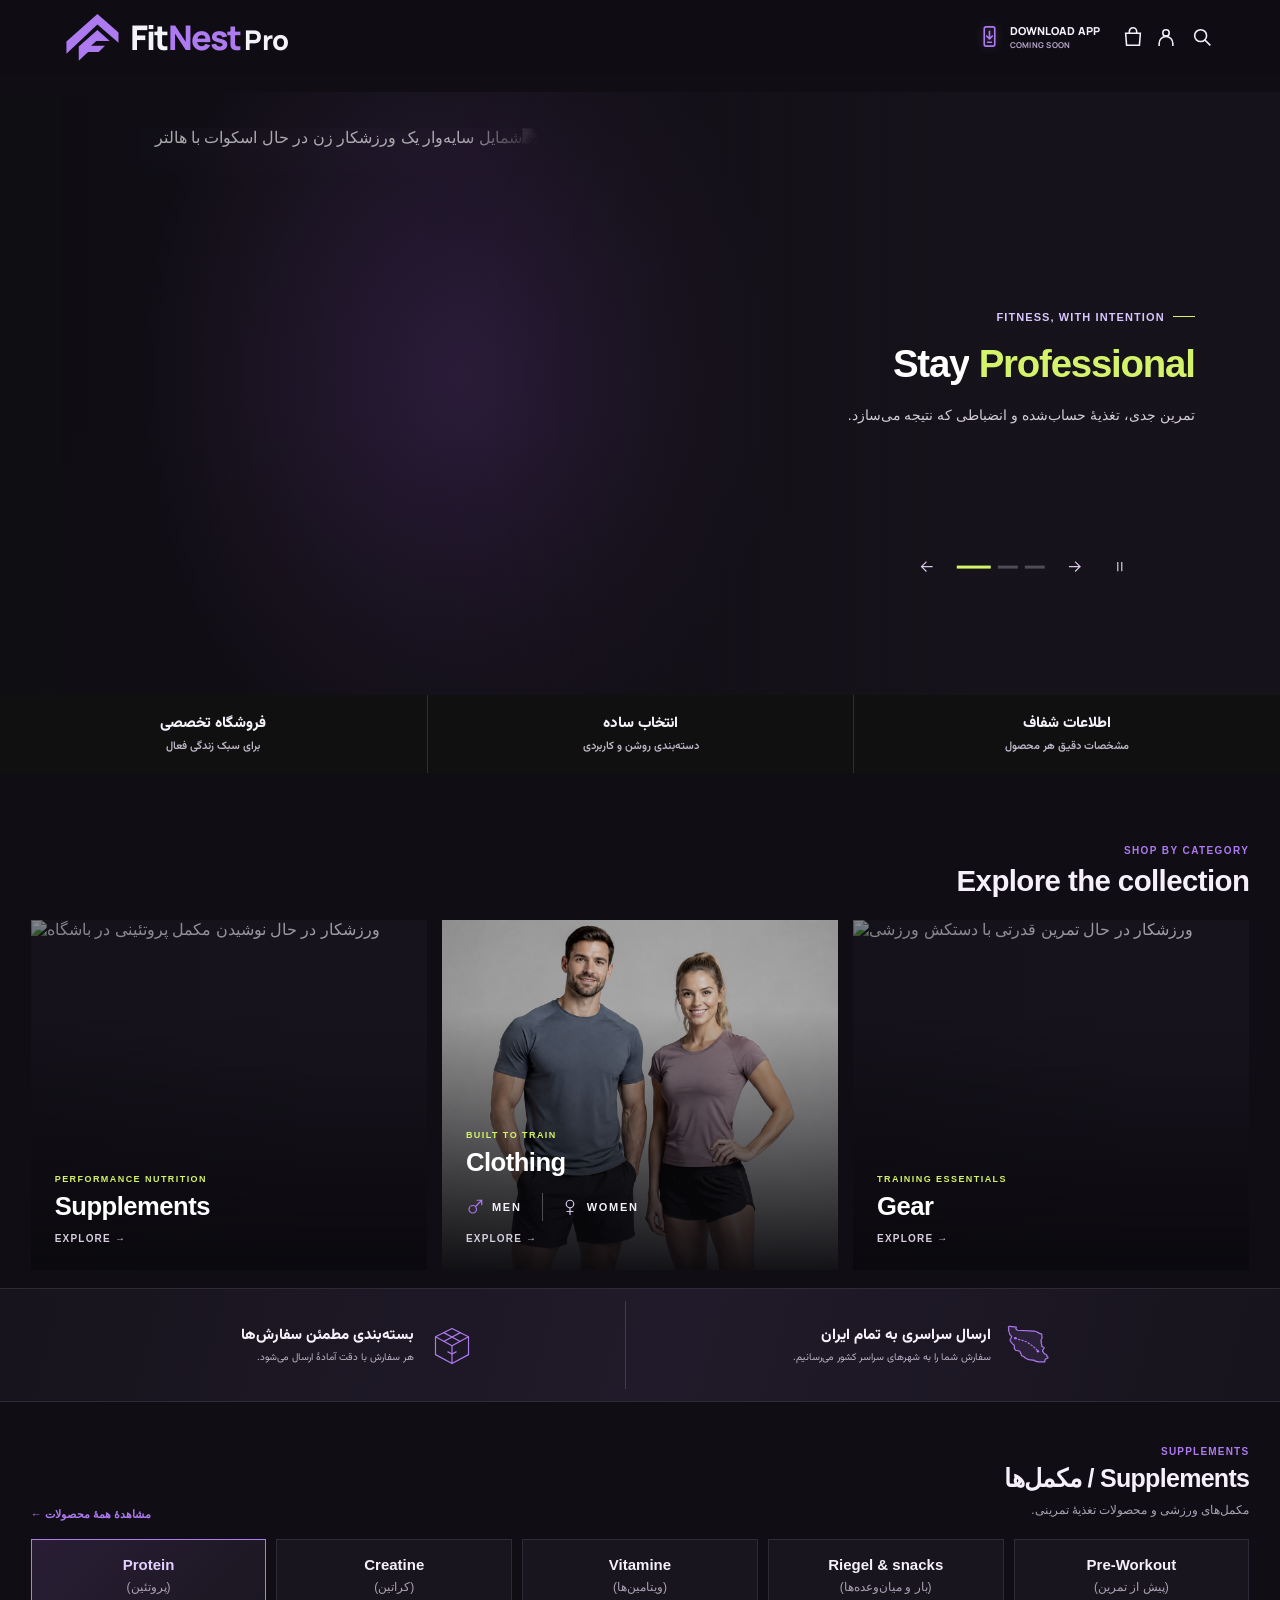
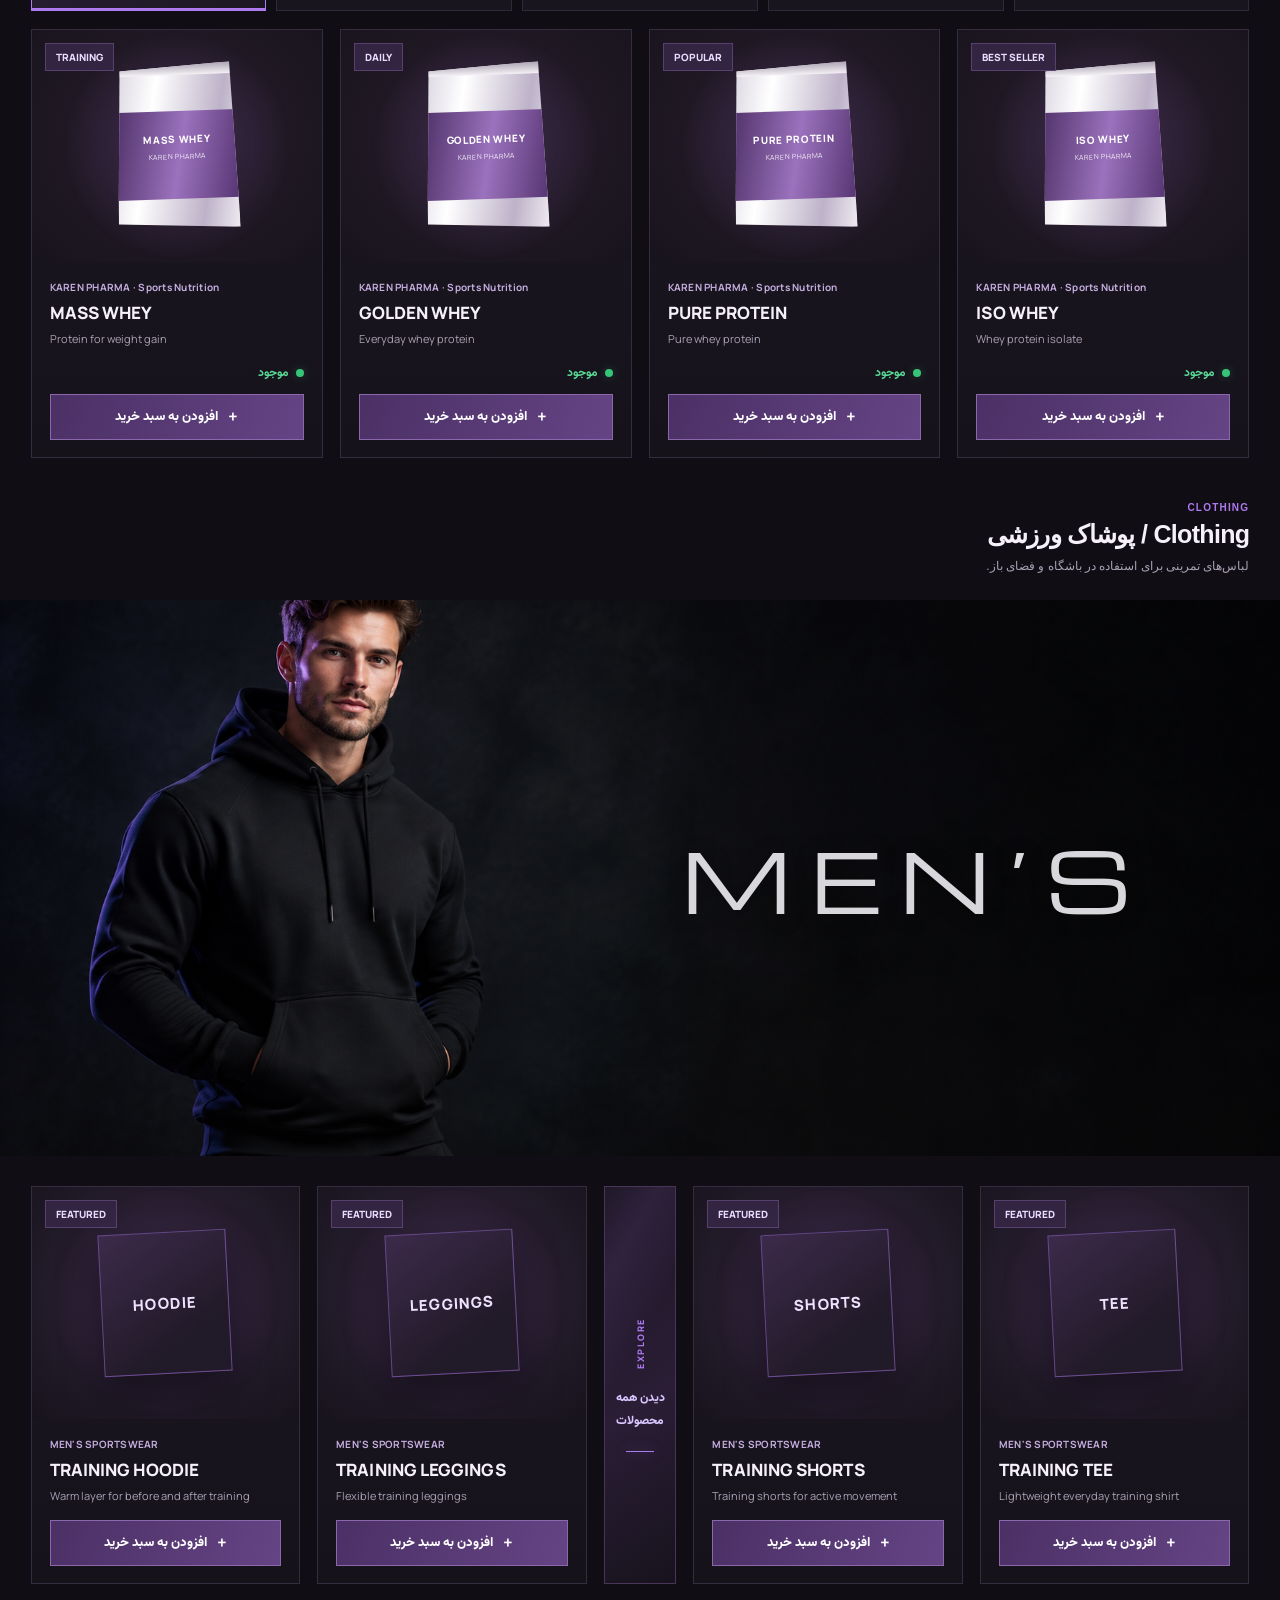
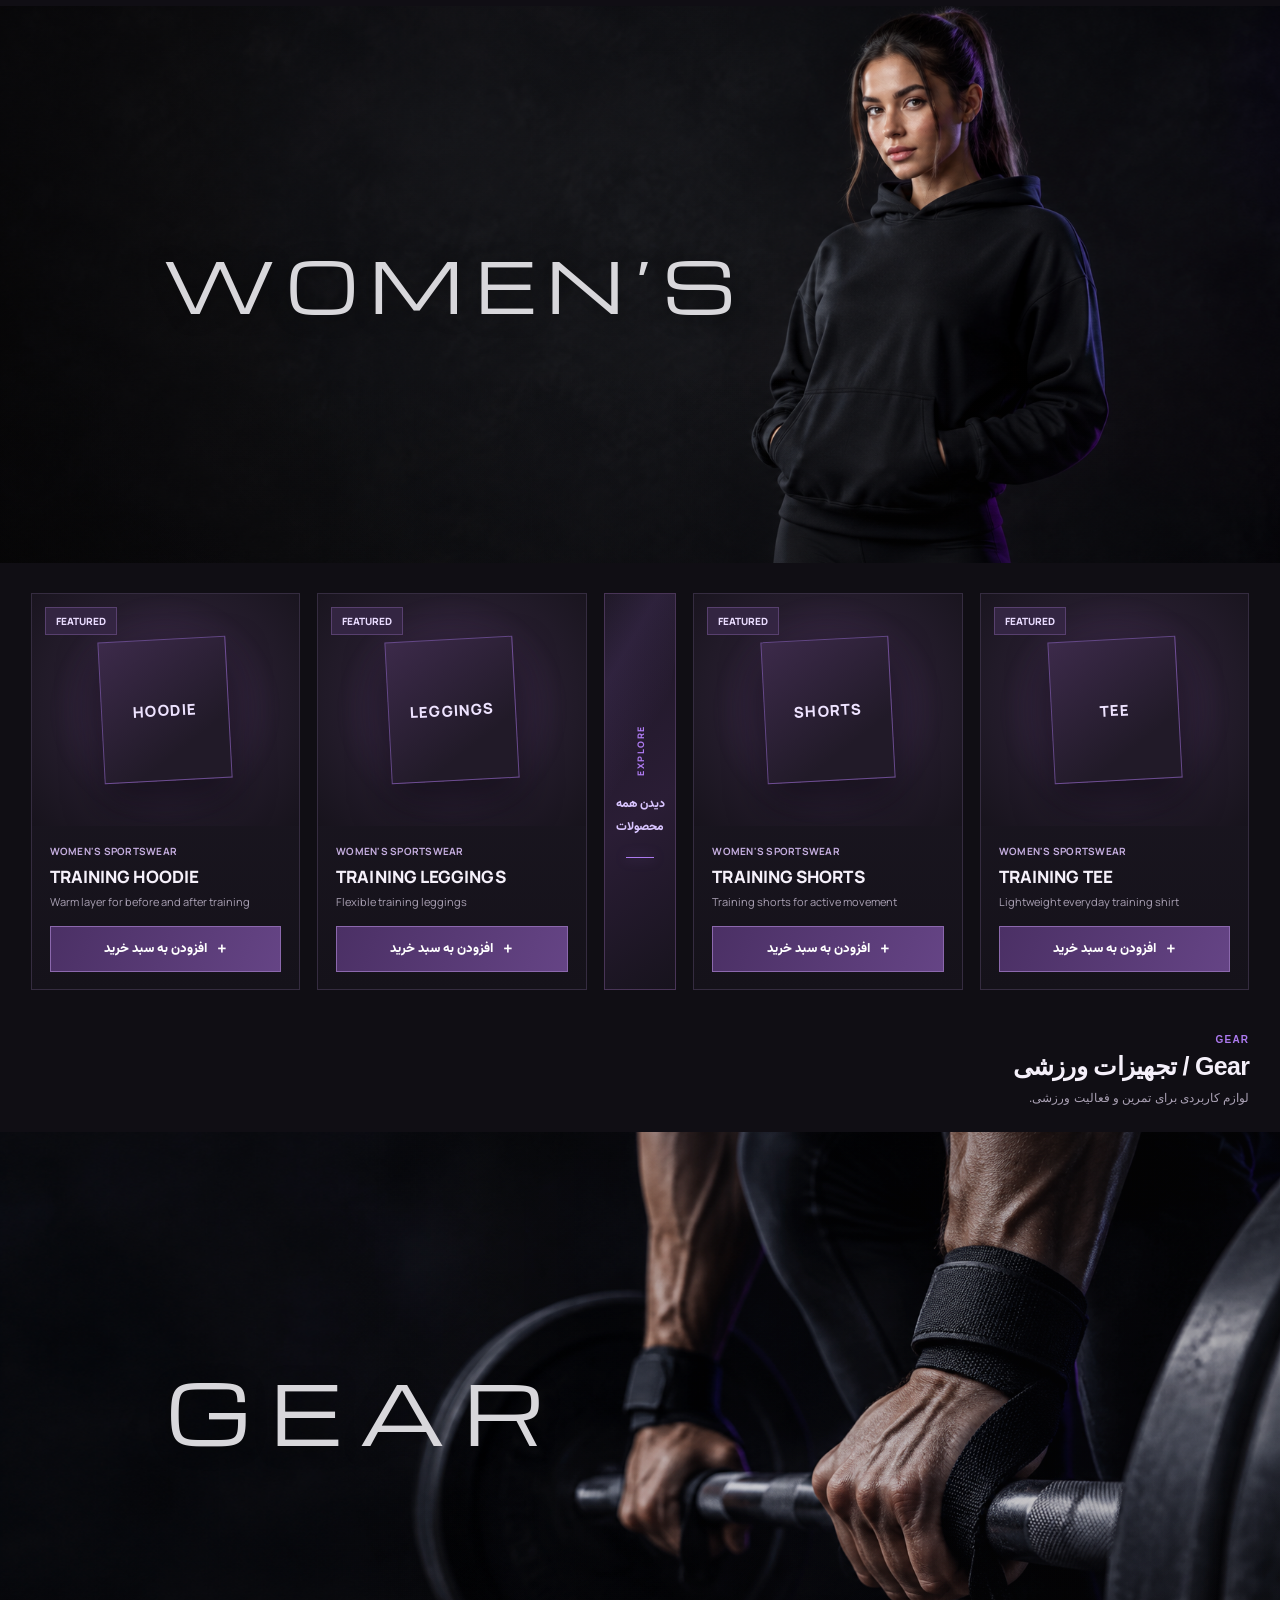
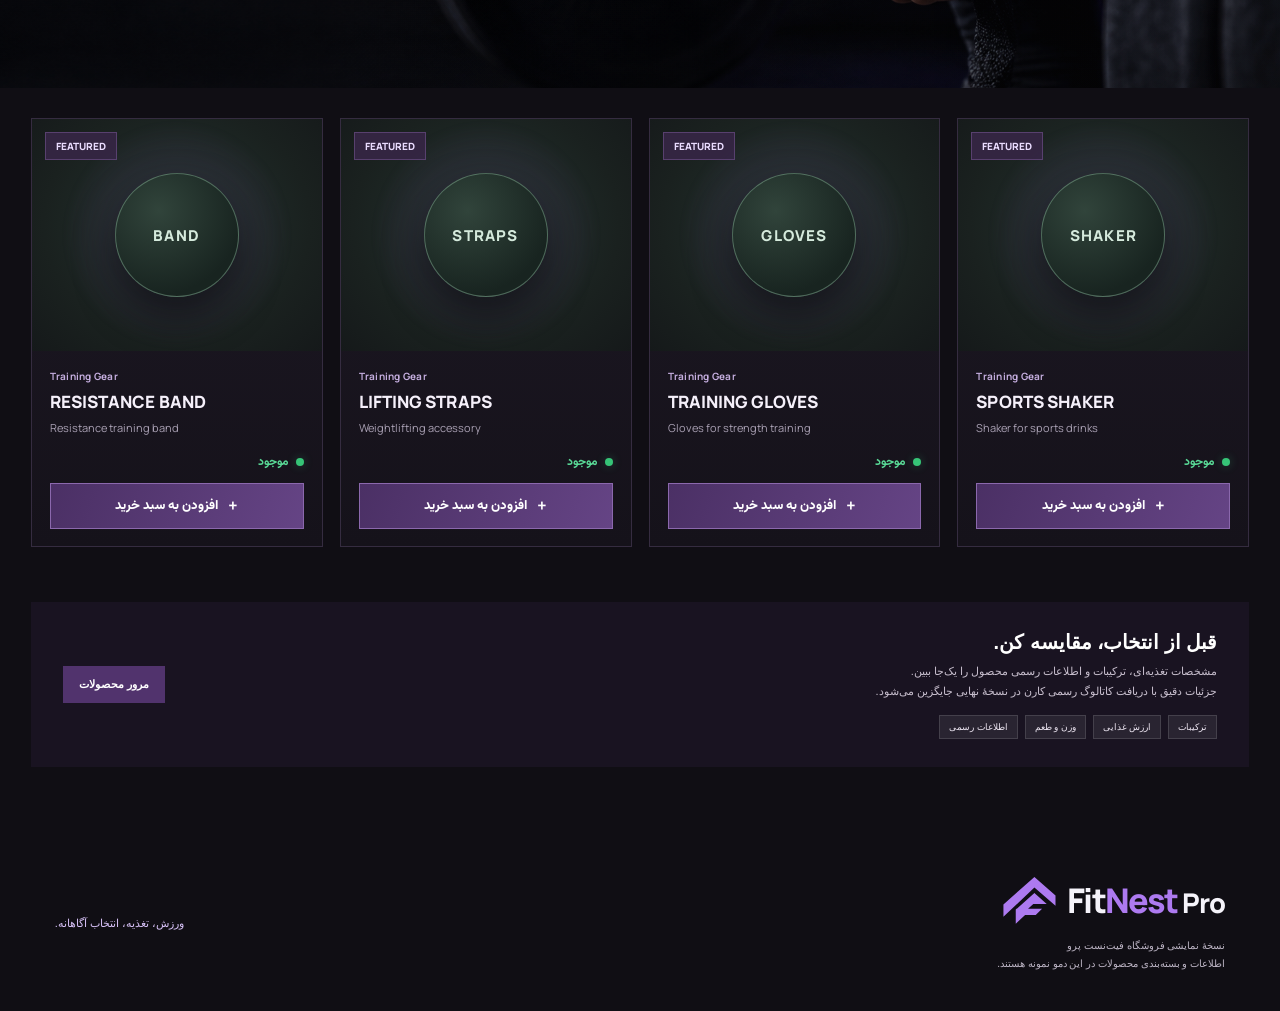
==== commit a539d854: "Add files via upload" ====
--- a/index.html
+++ b/index.html
@@ -1,2010 +1,2162 @@
-<!doctype html>
-<html lang="fa" dir="rtl">
-<head>
-  <meta charset="utf-8">
-  <meta name="viewport" content="width=device-width, initial-scale=1">
-  <meta name="theme-color" content="#17121f">
-  <title>فیت‌نست | دمو فروشگاه مکمل ورزشی</title>
-  <link rel="preconnect" href="https://fonts.googleapis.com">
-  <link rel="preconnect" href="https://fonts.gstatic.com" crossorigin>
-  <link href="https://fonts.googleapis.com/css2?family=Manrope:wght@400;500;600;700;800&family=Michroma&family=Vazirmatn:wght@500;600;700;800;900&display=swap" rel="stylesheet">
-  <style>
-    :root { --ink:#f5f0fa; --muted:#aaa1b4; --paper:#100e14; --white:#19151f; --line:#302938; --purple:#ad7af0; --purple-dark:#4a3265; --lilac:#d9c5ff; --lime:#d4f36a; --green:#8ab89a; --orange:#f3a56d; --soft-purple:#332642; --radius:22px; }
-    * { box-sizing:border-box; }
-    *,*::before,*::after { border-radius:0; }
-    html { scroll-behavior:smooth; }
-    body { margin:0; background:var(--paper); color:var(--ink); font-family:Tahoma,Arial,sans-serif; transition:background .35s,color .35s; }
-    button,input { font:inherit; }
-    button { cursor:pointer; }
-    a { color:inherit; text-decoration:none; }
-    .site-header { position:sticky; top:0; z-index:10; background:rgba(16,14,20,.97); backdrop-filter:blur(14px); border-bottom:0; }
-    .header-inner { width:100%; margin:0; padding:12px clamp(24px,5vw,72px); display:flex; align-items:center; justify-content:space-between; gap:24px; direction:ltr; }
-    .wordmark { font-size:28px; line-height:1; font-weight:900; letter-spacing:-1.5px; white-space:nowrap; text-shadow:1px 1px 0 #453252,0 0 14px #ad7af033; transform:translateY(11px); }
-    .wordmark .fit { color:var(--ink); }
-    .wordmark .nest { color:var(--purple); font-style:italic; }
-    .header-tools { display:flex; align-items:center; gap:8px; direction:ltr; flex-shrink:0; }
-    .app-download-badge { display:flex; align-items:center; gap:9px; margin-right:14px; padding:0; border:0; background:transparent; color:#f5f0fa; white-space:nowrap; }
-    .app-download-badge svg { display:block; width:23px; height:23px; flex:0 0 auto; fill:none; stroke:var(--purple); stroke-width:1.7; stroke-linecap:round; stroke-linejoin:round; filter:drop-shadow(0 0 5px #ad7af044); }
-    .app-download-copy { display:flex; flex-direction:column; gap:2px; font-family:"Manrope",Arial,sans-serif; line-height:1.15; }
-    .app-download-copy strong { color:#f5f0fa; font-size:11px; font-weight:800; letter-spacing:.01em; }
-    .app-download-copy small { color:#b9a7cf; font-size:8px; font-weight:700; letter-spacing:.03em; }
-    .search-wrap { display:flex; align-items:center; position:relative; }
-    .icon-button { width:28px; height:28px; padding:0; display:inline-grid; place-items:center; border:0; background:transparent; color:var(--ink); }
-    .icon-button:hover,.icon-button:focus-visible { color:var(--purple); }
-    #profile-toggle.is-signed-in { color:var(--purple); filter:drop-shadow(0 0 7px #ad7af055); }
-    #profile-toggle.is-signed-in #profile-icon svg { fill:#c49af2; stroke:#c49af2; stroke-width:.65; filter:drop-shadow(0 0 5px #ad7af099); }
-    .header-icon,.header-icon svg { display:block; width:22px; height:22px; }
-    .header-icon svg { fill:none; stroke:currentColor; stroke-width:1.7; stroke-linecap:square; stroke-linejoin:miter; }
-    .search { width:0; min-width:0; opacity:0; visibility:hidden; pointer-events:none; border:0; border-bottom:1px solid var(--line); background:#1a1620; color:var(--ink); border-radius:0; padding:5px 0; outline:none; font-size:12px; transition:width .24s ease,opacity .18s ease,padding .24s ease,margin .24s ease; }
-    .search-wrap:hover .search,.search-wrap:focus-within .search,.search-wrap.is-open .search { width:180px; opacity:1; visibility:visible; pointer-events:auto; padding:5px 10px; margin-inline-end:8px; }
-    .search::placeholder { color:#a89eaf; }
-    .search:focus { border-color:var(--purple); }
-    .search-panel { position:absolute; top:calc(100% + 19px); right:0; width:min(470px,calc(100vw - 28px)); max-height:min(75vh,660px); overflow:auto; padding:20px; border:1px solid #634878; background:linear-gradient(145deg,#211929,#141018); color:var(--ink); box-shadow:0 24px 70px #000b; direction:rtl; z-index:25; }
-    .search-panel[hidden] { display:none; }
-    .search-panel::before { content:""; position:absolute; top:0; right:0; left:0; height:2px; background:linear-gradient(90deg,transparent,var(--purple),transparent); }
-    .search-panel-head { display:flex; justify-content:space-between; align-items:center; gap:12px; margin-bottom:13px; }
-    .search-panel-head strong { font:800 14px "Vazirmatn",Tahoma,sans-serif; }
-    .search-panel-head small { color:#b4a5c2; font:600 10px "Vazirmatn",Tahoma,sans-serif; }
-    .search-panel-clear { border:0; background:transparent; color:var(--purple); font:700 11px "Vazirmatn",Tahoma,sans-serif; }
-    .search-chips { display:flex; flex-wrap:wrap; gap:8px; margin:0 0 20px; }
-    .search-chip { border:1px solid #5b476b; border-radius:999px; padding:7px 12px; background:#291f33; color:#e8ddef; font:700 11px "Manrope","Vazirmatn",sans-serif; }
-    .search-chip:hover,.search-chip:focus-visible { border-color:var(--purple); color:#fff; background:#3b2850; }
-    .search-history-empty,.search-no-results { margin:0; padding:15px; border:1px dashed #54425f; color:#b9afc3; font:600 11px/1.9 "Vazirmatn",Tahoma,sans-serif; }
-    .search-results { display:grid; gap:9px; }
-    .search-result { display:grid; grid-template-columns:70px minmax(0,1fr); gap:12px; align-items:start; padding:11px; border:1px solid #44344f; background:#1c1623; }
-    .search-result .account-order-thumb { width:70px; height:74px; }
-    .search-result-copy { min-width:0; }
-    .search-result-copy small { display:block; color:#b78bdb; font:800 9px "Manrope",sans-serif; letter-spacing:.08em; }
-    .search-result--clothing .search-result-copy small { width:max-content; max-width:100%; border:1px solid #7c5798; padding:4px 7px; background:#3b284d; color:#e5cafa; }
-    .search-result-copy strong { display:block; margin:4px 0; color:#fff; font:800 13px "Manrope",sans-serif; direction:ltr; text-align:right; overflow-wrap:anywhere; }
-    .search-result-copy span { display:block; color:#ada1b8; font:600 10px "Vazirmatn",Tahoma,sans-serif; }
-    .search-result-actions { display:flex; flex-wrap:wrap; gap:7px; grid-column:1/-1; }
-    .search-result-actions button { flex:1 1 120px; min-height:34px; border:1px solid #72558a; padding:5px 10px; background:#30223d; color:#f5ebfb; font:800 10px "Vazirmatn",Tahoma,sans-serif; }
-    .search-result-actions button:first-child { background:#573775; border-color:#9369b4; color:#fff; }
-    .search-result-actions button:hover,.search-result-actions button:focus-visible { filter:brightness(1.2); }
-    .search-result-actions button:disabled { opacity:.48; cursor:not-allowed; }
-    .cart { position:relative; display:flex; align-items:center; gap:4px; border:0; border-radius:0; padding:0; background:transparent; color:var(--ink); }
-    .cart-indicator { position:absolute; top:-3px; right:-5px; width:11px; height:11px; border:2px solid var(--paper); border-radius:50%; background:#ef4444; box-shadow:0 0 9px #ef444477; opacity:0; transform:scale(.55); transition:opacity .18s,transform .18s; pointer-events:none; }
-    .cart.has-items .cart-indicator { opacity:1; transform:scale(1); }
-    main { --page-gutter:clamp(16px,2.4vw,36px); width:100%; margin:0; padding:18px var(--page-gutter) 70px; }
-    .hero { min-height:calc(490px + 3cm); border-radius:0; overflow:hidden; position:relative; display:grid; grid-template-columns:1fr 1fr; align-items:center; padding:54px 7%; margin-inline:calc(-1 * clamp(16px,2.4vw,36px)); background:#100e14; color:#fff; isolation:isolate; }
-    .hero::before { content:""; position:absolute; inset:0; background:linear-gradient(90deg,rgba(17,14,21,.03) 0%,rgba(17,14,21,.08) 38%,rgba(23,19,28,.82) 76%),linear-gradient(0deg,rgba(17,14,21,.28),transparent 45%); z-index:1; pointer-events:none; }
-    .hero::after { content:""; position:absolute; inset-inline-start:38%; top:-28%; width:52%; height:150%; background:radial-gradient(ellipse,#7542a255 0%,transparent 68%); z-index:0; pointer-events:none; }
-    .hero-copy { max-width:510px; position:relative; z-index:3; transition:opacity .25s ease,transform .25s ease; }
-    .hero.is-changing .hero-copy { opacity:0; transform:translateY(8px); }
-    .eyebrow { display:inline-flex; align-items:center; gap:8px; color:#d9c5ff; font-size:11px; font-weight:700; letter-spacing:.1em; }
-    .eyebrow::before { content:""; width:22px; height:1px; background:var(--lime); }
-    .hero h1 { direction:ltr; text-align:right; font-size:clamp(28px,3vw,42px); line-height:1.32; letter-spacing:-1.2px; margin:16px 0 12px; white-space:nowrap; }
-    .hero h1 em { color:var(--lime); font-style:normal; }
-    .hero h1 .hero-glow-word { --glow-base:#fff; display:inline-block; color:transparent; -webkit-text-fill-color:transparent; background:linear-gradient(105deg,var(--glow-base) 0%,var(--glow-base) 40%,#f6eaff 46%,#fff 50%,#f6eaff 54%,var(--glow-base) 60%,var(--glow-base) 100%); background-size:300% 100%; background-position:150% 0; -webkit-background-clip:text; background-clip:text; animation:hero-letter-glow 3.8s linear infinite; }
-    .hero h1 em.hero-glow-word { --glow-base:var(--lime); animation-delay:.3s; }
-    @keyframes hero-letter-glow { 0% { background-position:150% 0; } 42%,100% { background-position:-150% 0; } }
-    .hero-copy p { max-width:410px; color:#d3cdd9; font-size:14px; line-height:2; margin:0; }
-    .hero-art { position:absolute; z-index:0; inset:0; width:100%; min-height:100%; overflow:hidden; }
-    .hero-backdrop { position:absolute; inset:-3%; width:106%; height:106%; object-fit:cover; object-position:center 42%; filter:blur(22px) brightness(.42) saturate(.8); transform:scale(1.05); opacity:0; transition:opacity .5s ease; }
-    .hero-backdrop.is-visible { opacity:.78; }
-    .hero-runner { position:absolute; inset:0; width:100%; height:100%; object-fit:cover; object-position:center 42%; filter:brightness(1.2) contrast(1.2) saturate(.98); transform:scale(1.1); transition:opacity .6s ease,transform 1.1s ease; }
-    .hero-runner--contain { object-fit:contain; object-position:center; transform:none; }
-    .hero-runner--cover { object-fit:cover; object-position:center 8%; transform:none; }
-    .hero-runner--cover-products { object-fit:cover; object-position:center 45%; transform:none; }
-    .hero.is-changing .hero-runner { opacity:.08; transform:scale(1.07); }
-    .hero.is-changing .hero-runner.hero-runner--contain { transform:none; }
-    .hero.is-changing .hero-runner.hero-runner--cover { transform:none; }
-    .hero.is-changing .hero-runner.hero-runner--cover-products { transform:none; }
-    .hero-silhouette { position:absolute; z-index:2; left:3%; bottom:0; width:39%; height:94%; object-fit:cover; object-position:center 35%; opacity:.82; filter:grayscale(1) brightness(.68) contrast(1.55) drop-shadow(0 0 18px #ad7af044); mix-blend-mode:screen; mask-image:linear-gradient(90deg,transparent 0%,#000 12%,#000 84%,transparent 100%); transition:opacity .6s ease; }
-    .hero-silhouette.is-hidden { opacity:0; visibility:hidden; }
-    .hero-controls { display:flex; align-items:center; gap:15px; direction:ltr; margin-top:25px; color:#d8c8e7; transform:translate(6cm,calc(22px + 2cm)); }
-    .hero-arrow { display:grid; place-items:center; width:30px; height:30px; padding:0; border:0; background:transparent; color:inherit; transition:color .2s,transform .2s; }
-    .hero-arrow:hover { color:var(--lime); transform:translateY(-1px); }
-    .hero-arrow svg { width:18px; height:18px; fill:none; stroke:currentColor; stroke-width:1.6; stroke-linecap:square; stroke-linejoin:miter; }
-    .hero-pause svg { width:16px; height:16px; fill:none; stroke:currentColor; stroke-width:1.8; stroke-linecap:square; stroke-linejoin:miter; }
-    .hero-dots { display:flex; align-items:center; gap:7px; }
-    .hero-dot { width:20px; height:3px; padding:0; border:0; background:#c9bdcf55; transition:width .25s,background .25s; }
-    .hero-dot[aria-current="true"] { width:34px; background:var(--lime); }
-    .orb { position:absolute; width:300px; height:300px; border:1px solid #ffffff34; border-radius:0; transform:rotate(-20deg) scaleY(.72); }
-    .orb::before,.orb::after { content:""; position:absolute; border:1px solid #ffffff24; border-radius:0; inset:20px; }
-    .orb::after { inset:42px; }
-    .hero-stamp { position:absolute; top:12%; inset-inline-start:5%; font-size:10px; line-height:1.8; letter-spacing:.2em; color:#dfd3ec; transform:rotate(-8deg); }
-    .feature-strip { display:grid; grid-template-columns:repeat(3,minmax(0,1fr)); direction:ltr; margin-inline:calc(-1 * clamp(16px,2.4vw,36px)); min-height:78px; background:#101010; color:#f5f0fa; }
-    .feature-item { position:relative; display:flex; align-items:center; justify-content:center; gap:12px; min-width:0; padding:16px clamp(18px,2.4vw,44px); direction:rtl; overflow:hidden; isolation:isolate; }
-    .feature-item + .feature-item { border-left:1px solid #303030; }
-    .feature-copy { position:relative; }
-    .feature-copy { min-width:0; text-align:center; font-family:"Vazirmatn",Tahoma,sans-serif; }
-    .feature-copy b { display:block; font-size:15px; line-height:1.5; font-weight:800; }
-    .feature-copy small { display:block; color:#c0b8c9; font-size:11px; font-weight:600; margin-top:3px; line-height:1.5; }
-    .category-section { margin:72px 0 18px; }
-    .category-heading { margin-bottom:22px; }
-    .category-heading .overline { color:var(--purple); font-size:10px; font-weight:800; letter-spacing:.14em; }
-    .category-heading h2 { margin:8px 0 0; font-size:clamp(22px,2.3vw,30px); letter-spacing:-.6px; }
-    .category-grid { display:grid; grid-template-columns:repeat(3,minmax(0,1fr)); gap:15px; direction:ltr; }
-    .category-card { position:relative; min-width:0; min-height:350px; overflow:hidden; isolation:isolate; background:#19151f; color:var(--ink); display:flex; align-items:flex-end; }
-    .category-card img { position:absolute; inset:0; z-index:-2; width:100%; height:100%; object-fit:cover; transition:transform .55s ease,filter .35s ease; filter:brightness(.72) contrast(1.08) saturate(.84); }
-    .category-card::after { content:""; position:absolute; inset:0; z-index:-1; background:linear-gradient(0deg,rgba(9,8,12,.92),rgba(9,8,12,.12) 72%),linear-gradient(90deg,rgba(9,8,12,.2),transparent 76%); }
-    .category-card:hover img { transform:scale(1.045); filter:brightness(.84) contrast(1.1) saturate(.9); }
-    .category-card--clothing { background:#111015; }
-    .category-card--clothing::before { content:""; position:absolute; inset:-16px; z-index:-2; background:url("Fitness%20coaches%20sportswear%20photograph%20%E2%80%93%2018%20Nov%202026,%202.36%20am.png") center 48%/cover no-repeat; filter:blur(16px) brightness(.3) saturate(.62); transform:scale(1.06); }
-    .category-card--clothing img { z-index:0; object-fit:cover; object-position:center 38%; filter:brightness(.86) contrast(1.12) saturate(.76); }
-    .category-card--clothing::after { z-index:1; background:linear-gradient(0deg,rgba(9,8,12,.94),rgba(9,8,12,.08) 74%); }
-    .category-card--clothing .category-card-copy { position:relative; z-index:2; width:100%; }
-    .category-card--clothing:hover img { transform:scale(1.025); filter:brightness(.92) contrast(1.1) saturate(.8); }
-    .category-card-copy { padding:24px; direction:ltr; text-align:left; }
-    .category-card-copy small { display:block; color:var(--lime); font-size:9px; font-weight:800; letter-spacing:.16em; margin-bottom:8px; }
-    .category-card-copy h3 { margin:0; color:#fff; font-size:clamp(20px,2vw,28px); font-weight:900; letter-spacing:-.5px; }
-    .category-card-copy h3 a { color:inherit; }
-    .category-gender-links { display:flex; align-items:center; gap:18px; margin-top:16px; }
-    .category-gender-links a { position:relative; display:inline-flex; align-items:center; gap:8px; padding:5px 0; color:#f4eff9; font-size:11px; font-weight:800; letter-spacing:.16em; transition:color .2s,transform .2s; }
-    .category-gender-links a+a { margin-left:2px; padding-left:18px; border-left:1px solid #ffffff45; }
-    .category-gender-links a::after { content:""; position:absolute; left:0; right:0; bottom:-2px; height:1px; background:var(--lime); transform:scaleX(0); transform-origin:left; transition:transform .2s; }
-    .category-gender-links a:hover,.category-gender-links a:focus-visible { color:var(--lime); transform:translateY(-1px); }
-    .category-gender-links a:hover::after,.category-gender-links a:focus-visible::after { transform:scaleX(1); }
-    .category-gender-links svg { width:18px; height:18px; flex:0 0 auto; fill:none; stroke:var(--purple); stroke-width:1.6; stroke-linecap:round; stroke-linejoin:round; transition:stroke .2s; }
-    .category-gender-links a:hover svg,.category-gender-links a:focus-visible svg { stroke:var(--lime); }
-    .category-gender-links a+a svg { stroke:#d7c5ef; }
-    .category-card-copy span { display:inline-block; margin-top:12px; color:#d7cde0; font-size:10px; font-weight:700; letter-spacing:.12em; }
-    .shipping-banner { position:relative; overflow:hidden; width:calc(100% + clamp(16px,2.4vw,36px) + clamp(16px,2.4vw,36px)); height:3cm; margin:0 calc(-1 * clamp(16px,2.4vw,36px)); padding:12px clamp(24px,7vw,100px); display:grid; grid-template-columns:repeat(2,minmax(0,1fr)); align-items:center; gap:28px; direction:rtl; background:linear-gradient(105deg,#17141d 0%,#211a2a 52%,#17141d 100%); border-block:1px solid #302938; }
-    .shipping-item { min-width:0; height:100%; display:flex; align-items:center; justify-content:center; gap:16px; direction:rtl; }
-    .shipping-item + .shipping-item { border-right:1px solid #44394f; }
-    .shipping-icon { flex:0 0 44px; width:44px; height:44px; color:var(--purple); }
-    .shipping-icon svg { display:block; width:100%; height:100%; fill:none; stroke:currentColor; stroke-width:1.7; stroke-linecap:round; stroke-linejoin:round; }
-    .shipping-item:first-child .shipping-icon svg path:first-child { fill:rgba(173,122,240,.11); }
-    .shipping-icon svg circle { fill:currentColor; }
-    .shipping-copy { min-width:0; font-family:"Vazirmatn",Tahoma,sans-serif; }
-    .shipping-copy b { display:block; color:#f5f0fa; font-size:15px; line-height:1.45; font-weight:800; }
-    .shipping-copy small { display:block; margin-top:3px; color:#bdb4c8; font-size:10px; line-height:1.5; }
-    .can { width:154px; height:244px; position:relative; z-index:1; border-radius:0; background:linear-gradient(115deg,#e7e3eb,#fff 32%,#c9bdcf 68%,#f2eff4); box-shadow:24px 30px 48px #09070d99, inset -12px 0 18px #786b8038, inset 8px 0 12px #fff8; transform:rotate(7deg) rotateY(-14deg) rotateX(3deg); transform-style:preserve-3d; color:#271e32; display:flex; flex-direction:column; align-items:center; justify-content:center; overflow:visible; }
-    .can-side { position:absolute; z-index:-1; top:5px; right:-15px; width:18px; height:calc(100% - 10px); background:linear-gradient(90deg,#81758a,#51465a 75%,#342b3b); transform:rotateY(90deg); transform-origin:left center; box-shadow:12px 8px 18px #09070d70; }
-    .can::before { content:""; height:15px; position:absolute; top:0; left:0; right:0; background:linear-gradient(#b9b2bf,#faf8fc 42%,#aaa2b1); }
-    .can::after { content:""; height:10px; position:absolute; bottom:0; left:0; right:0; background:linear-gradient(#aaa2b1,#f4f1f6); }
-    .can-band { position:absolute; top:36%; bottom:19%; left:0; right:0; background:linear-gradient(110deg,#613d86,#9463c5 48%,#593278); }
-    .can-brand { position:relative; z-index:1; font-weight:900; font-size:12px; letter-spacing:-.5px; color:#fff; }
-    .can-brand i { color:var(--lime); }
-    .can-name { position:relative; z-index:1; text-align:center; font-size:11px; font-weight:900; letter-spacing:.08em; color:#fff; margin-top:13px; }
-    .can-detail { position:relative; z-index:1; color:#eee5f8; font-size:7px; letter-spacing:.12em; margin-top:5px; }
-    .hero-flavor { position:absolute; bottom:13%; color:#493b4e; font-size:8px; letter-spacing:.14em; font-weight:700; }
-    .floating-chip { position:absolute; background:#2b2235; color:#f5f0fa; padding:10px 13px; border-radius:0; font-size:10px; font-weight:700; box-shadow:0 14px 30px #0004; border:1px solid #ffffff18; }
-    .floating-chip.one { top:25%; inset-inline-end:1%; transform:rotate(5deg); }
-    .floating-chip.two { bottom:22%; inset-inline-start:1%; transform:rotate(-5deg); }
-    .floating-chip strong { color:var(--purple); }
-    .theme-editorial { background:#100e14; }
-    .theme-editorial .hero::after { opacity:.85; }
-    .section-head { display:flex; justify-content:space-between; align-items:end; gap:20px; margin:44px 0 18px; }
-    .section-head .overline { color:var(--purple); font-size:10px; font-weight:800; letter-spacing:.12em; }
-    .section-head h2 { margin:7px 0 0; font-size:25px; letter-spacing:-.7px; }
-    .section-head p { color:var(--muted); font-size:12px; margin:7px 0 0; line-height:1.8; }
-    .all-link { padding:0; border:0; background:transparent; color:var(--purple); font:inherit; font-size:11px; font-weight:800; white-space:nowrap; cursor:pointer; }
-    .all-link:hover,.all-link:focus-visible { color:var(--lilac); }
-    .supplement-categories { display:grid; grid-template-columns:repeat(5,minmax(0,1fr)); gap:10px; margin:0 0 18px; direction:ltr; }
-    .supplement-category { min-width:0; min-height:72px; padding:10px 12px; display:flex; flex-direction:column; align-items:center; justify-content:center; gap:4px; border:1px solid #302938; background:#19151f; color:var(--ink); text-align:center; transition:border-color .2s,background .2s,transform .2s; }
-    .supplement-category b { font-size:15px; line-height:1.4; font-weight:800; }
-    .supplement-category small { color:var(--muted); font-size:12px; line-height:1.45; }
-    .supplement-category:hover { border-color:#8e63c4; transform:translateY(-2px); }
-    .supplement-category[aria-pressed="true"] { border-color:var(--purple); background:linear-gradient(135deg,#291e35,#1b1721); box-shadow:inset 0 -2px 0 var(--purple); }
-    .supplement-category[aria-pressed="true"] b { color:#e2d0ff; }
-    .product-section { scroll-margin-top:108px; }
-    #clothing { scroll-margin-top:60px; }
-    #gear { scroll-margin-top:60px; }
-    .product-section + .product-section { margin-top:26px; }
-    .clothing-gender-banner { position:relative; display:block; width:calc(100% + var(--page-gutter) + var(--page-gutter)); aspect-ratio:2.3/1; min-height:340px; max-height:calc(100vh - 100px); margin:22px calc(-1 * var(--page-gutter)) 30px; overflow:hidden; isolation:isolate; background:#0b0a0d; scroll-margin-top:96px; }
-    .clothing-gender-banner img { position:absolute; inset:0; width:100%; height:100%; object-fit:cover; object-position:center; }
-    .clothing-gender-banner::after { content:""; position:absolute; z-index:1; inset:0; pointer-events:none; background:linear-gradient(90deg,transparent 25%,#0b0a0d12 48%,#0b0a0d45 100%),linear-gradient(0deg,#0b0a0d24,transparent 40%); }
-    .clothing-gender-banner__title { position:absolute; z-index:2; top:50%; right:7%; width:43%; transform:translateY(-50%); color:#d8d7db; text-align:center; font-family:"Michroma","Manrope",Arial,sans-serif; font-size:clamp(42px,6.3vw,112px); font-weight:400; line-height:1.15; letter-spacing:.22em; white-space:nowrap; text-shadow:0 2px 20px #0006; }
-    .clothing-gender-banner--womens::after { background:linear-gradient(90deg,#0b0a0d45 0%,#0b0a0d12 42%,transparent 70%),linear-gradient(0deg,#0b0a0d24,transparent 40%); }
-    .clothing-gender-banner--womens { scroll-margin-top:64px; }
-    .clothing-gender-banner--womens img { object-position:center top; transform:scale(1.03) translateX(1.2%); }
-    .clothing-gender-banner--womens .clothing-gender-banner__title { right:auto; left:8%; width:55%; font-size:clamp(36px,5.4vw,96px); letter-spacing:.16em; }
-    .clothing-gender-banner--gear .clothing-gender-banner__title { right:auto; left:7%; }
-    .product-grid { display:grid; grid-template-columns:repeat(4,minmax(0,1fr)); gap:17px; }
-    .clothing-showcase { grid-template-columns:repeat(2,minmax(0,1fr)) minmax(68px,.27fr) repeat(2,minmax(0,1fr)); align-items:stretch; transition:grid-template-columns .45s cubic-bezier(.22,.75,.25,1); }
-    .clothing-showcase:has(.clothing-view-all:is(:hover,:focus-visible)) { grid-template-columns:repeat(2,minmax(0,1fr)) minmax(92px,.46fr) repeat(2,minmax(0,1fr)); }
-    .clothing-view-all { position:relative; isolation:isolate; min-width:0; display:flex; flex-direction:column; justify-content:center; align-items:center; gap:18px; padding:20px 8px; overflow:hidden; text-align:center; color:var(--lilac); background:linear-gradient(145deg,#1c1623,#2a1d35 55%,#17131d); border:1px solid #493557; transition:color .25s,border-color .25s,box-shadow .35s; }
-    .clothing-view-all::before { content:""; position:absolute; z-index:-1; inset:-65% -100%; background:linear-gradient(110deg,transparent 38%,#ad7af01b 50%,transparent 62%); transform:translateX(-45%) rotate(10deg); transition:transform .65s ease; }
-    .clothing-view-all::after { content:""; width:28px; height:1px; background:var(--purple); box-shadow:0 0 12px #ad7af088; transition:width .4s,background .4s; }
-    .clothing-view-all:hover,.clothing-view-all:focus-visible { color:#fff; border-color:#a376c5; box-shadow:inset 0 0 35px #ad7af019,0 14px 35px #0005; }
-    .clothing-view-all:hover::before,.clothing-view-all:focus-visible::before { transform:translateX(45%) rotate(10deg); }
-    .clothing-view-all:hover::after,.clothing-view-all:focus-visible::after { width:56px; background:var(--lime); }
-    .clothing-view-all small { color:var(--purple); font:800 9px "Manrope",sans-serif; letter-spacing:.17em; writing-mode:vertical-rl; transform:rotate(180deg); }
-    .clothing-view-all span { max-width:95px; font:800 12px/1.9 "Vazirmatn",Tahoma,sans-serif; transition:transform .35s; }
-    .clothing-view-all:hover span,.clothing-view-all:focus-visible span { transform:scale(1.06); }
-    .clothing-catalog[hidden] { display:none; }
-    main > [hidden] { display:none !important; }
-    .catalog-heading { padding:35px 0 26px; border-bottom:1px solid var(--line); }
-    .catalog-heading small { color:var(--purple); font:800 11px "Manrope",sans-serif; letter-spacing:.15em; }
-    .catalog-heading h1 { margin:12px 0; font:800 clamp(25px,4vw,45px) "Manrope",sans-serif; direction:ltr; text-align:right; }
-    .catalog-back { display:inline-block; margin-top:12px; color:var(--lilac); font:700 12px "Vazirmatn",sans-serif; }
-    .catalog-tools { display:flex; align-items:end; justify-content:space-between; gap:20px; padding:25px 0; }
-    .catalog-tools label { display:grid; gap:9px; color:#cbbbd7; font:700 12px "Vazirmatn",sans-serif; }
-    .catalog-tools select { min-width:190px; border:1px solid #644b79; padding:11px 14px; background:#211927; color:#fff; font:600 13px "Vazirmatn",sans-serif; }
-    .catalog-count { color:var(--muted); font:600 12px "Vazirmatn",sans-serif; }
-    @media(max-width:1000px) { .clothing-showcase,.clothing-showcase:has(.clothing-view-all:is(:hover,:focus-visible)) { grid-template-columns:repeat(2,minmax(0,1fr)); } .clothing-view-all { grid-column:1/-1; flex-direction:row; min-height:64px; border-color:#493557; } .clothing-view-all small { writing-mode:initial; transform:none; } .clothing-view-all span { max-width:none; } }
-    @media(prefers-reduced-motion:reduce) { .clothing-showcase,.clothing-view-all,.clothing-view-all::before,.clothing-view-all::after,.clothing-view-all span { transition:none; } }
-    .product-card { min-width:0; direction:ltr; font-family:"Manrope","Segoe UI",Arial,sans-serif; background:linear-gradient(180deg,#1d1824,#15121a); border:1px solid #352c40; border-radius:0; overflow:hidden; transition:transform .22s,border-color .22s,box-shadow .22s; }
-    .product-card:hover { transform:translateY(-4px); border-color:#70538d; box-shadow:0 18px 38px #08060b66; }
-    .product-photo { height:232px; background:radial-gradient(ellipse at 50% 45%,#30243a 0%,#201925 52%,#17131c 100%); position:relative; display:grid; place-items:center; overflow:hidden; }
-    .product-photo::before { content:""; position:absolute; width:218px; height:218px; border-radius:50%; background:radial-gradient(circle,#754b943d 0%,#754b9416 55%,transparent 74%); filter:blur(5px); }
-    .product-photo--clothing { background:radial-gradient(ellipse at 50% 45%,#32243b,#211a28 66%,#17131c) !important; }
-    .product-photo--gear { background:radial-gradient(ellipse at 50% 45%,#23332f,#1a211f 65%,#15191a) !important; }
-    .product-object { position:relative; z-index:1; width:128px; height:142px; display:grid; place-items:center; border:1px solid #ad7af077; background:linear-gradient(145deg,#3c2a4a,#211a28 72%); color:#eee3ff; box-shadow:0 20px 38px #08060b99; transform:rotate(-3deg); font-size:15px; font-weight:900; letter-spacing:.08em; }
-    .product-photo--gear .product-object { width:124px; height:124px; border-radius:50%; border-color:#8ab89a77; background:radial-gradient(circle at 35% 30%,#31443b,#182420 72%); color:#d5eadc; transform:none; }
-    .product-badge { position:absolute; z-index:2; top:13px; inset-inline-start:13px; padding:6px 10px; background:#352644ee; border:1px solid #8f6ab266; color:#eadcff; font-size:10px; font-weight:800; }
-    .pack { position:relative; z-index:1; width:122px; height:166px; background:linear-gradient(100deg,#d9d3df,#fff 30%,#bdb2c8 75%,#eeeaf1); box-shadow:15px 20px 32px #08060b70; display:flex; flex-direction:column; align-items:center; justify-content:center; color:#fff; transform:rotate(-2deg); clip-path:polygon(5% 4%,95% 0,100% 100%,0 96%); }
-    .pack::before { content:""; position:absolute; top:0; left:5%; right:5%; height:12px; background:linear-gradient(#aaa2b1,#f5f2f6); }
-    .pack::after { content:""; position:absolute; inset:48px 0 30px; background:linear-gradient(100deg,#503269,#9b72bd 52%,#573573); z-index:-1; }
-    .pack-name { font-size:10px; font-weight:900; letter-spacing:.07em; }
-    .pack-type { font-size:7px; margin-top:6px; letter-spacing:.1em; opacity:.9; }
-    .pack-weight { position:absolute; bottom:10px; color:#51465a; font-size:7px; font-weight:700; }
-    .product-info { padding:18px 18px 17px; text-align:left; font-family:"Manrope","Segoe UI",Arial,sans-serif; }
-    .product-brand { color:#c5aedf; font-size:10px; font-weight:700; letter-spacing:.025em; }
-    .product-title { font-size:17px; line-height:1.45; margin:7px 0 4px; letter-spacing:.005em; font-weight:800; }
-    .product-subtitle { font-size:11px; color:#aaa1b4; line-height:1.65; }
-    .product-bottom { display:flex; flex-direction:column; align-items:stretch; gap:11px; margin-top:15px; }
-    .stock-status { display:flex; align-items:center; justify-content:flex-start; gap:7px; min-height:20px; direction:rtl; font-family:"Vazirmatn","Segoe UI",sans-serif; font-size:12px; font-weight:700; }
-    .stock-status::before { content:""; width:8px; height:8px; border-radius:50%; background:#36c477; box-shadow:0 0 10px #36c47755; }
-    .stock-status--available { color:#59d996; }
-    .stock-status--unavailable { color:#ff6b75; }
-    .stock-status--unavailable::before { background:#f05260; box-shadow:0 0 10px #f0526055; }
-    .add-button { width:100%; min-height:46px; padding:0 14px; border:1px solid #8b68ad; background:linear-gradient(110deg,#4b3065,#654485); color:#fff; display:flex; align-items:center; justify-content:center; gap:10px; direction:rtl; font-family:"Vazirmatn","Segoe UI",sans-serif; font-size:13px; font-weight:800; transition:background .2s,border-color .2s,transform .2s,box-shadow .2s; }
-    .add-button b { font-size:18px; line-height:1; font-weight:500; }
-    .add-button:hover { background:linear-gradient(110deg,#68458a,#815cb0); border-color:var(--purple); transform:translateY(-1px); box-shadow:0 8px 18px #08060b55; }
-    .add-button:disabled { opacity:.46; cursor:not-allowed; filter:saturate(.55); }
-    .add-button:disabled:hover { transform:none; box-shadow:none; }
-    .product-photo[data-open-product] { cursor:zoom-in; }
-    .product-photo[data-open-product]:focus-visible { outline:2px solid var(--purple); outline-offset:-3px; }
-    .product-modal-backdrop { position:fixed; z-index:80; inset:0; display:grid; place-items:center; padding:28px; background:#050409bd; backdrop-filter:blur(7px); opacity:0; visibility:hidden; transition:opacity .22s,visibility .22s; }
-    .product-modal-backdrop.is-open { opacity:1; visibility:visible; }
-    .product-modal { position:relative; width:min(100%,1040px); max-height:min(88vh,780px); display:grid; grid-template-columns:1fr 1fr; direction:ltr; overflow:auto; background:#17131c; border:1px solid #49375a; box-shadow:0 28px 90px #0009; transform:translateY(12px) scale(.985); transition:transform .22s; }
-    .is-open .product-modal { transform:translateY(0) scale(1); }
-    .product-modal-close { position:absolute; z-index:3; top:15px; right:15px; width:40px; height:40px; display:grid; place-items:center; background:#211a29; color:#fff; border:1px solid #59466a; font:400 24px/1 "Manrope",sans-serif; cursor:pointer; }
-    .product-modal-gallery { min-height:600px; display:grid; grid-template-rows:1fr auto; padding:26px; background:linear-gradient(145deg,#201a27,#121016); }
-    .product-modal-media { min-height:480px; position:relative; display:grid; place-items:center; overflow:hidden; }
-    .product-modal-media::before { content:""; position:absolute; width:min(70%,390px); aspect-ratio:1; border-radius:50%; background:radial-gradient(circle,#8557a845,#68418b14 58%,transparent 74%); filter:blur(8px); }
-    .product-modal-media .pack { transform:scale(1.55) rotate(-2deg); }
-    .product-modal-media .product-object { transform:scale(1.7) rotate(-3deg); }
-    .product-modal-media.product-photo--gear .product-object { transform:scale(1.7); }
-    .product-modal-thumbnails { display:flex; gap:9px; }
-    .product-modal-thumb { width:62px; height:62px; display:grid; place-items:center; border:1px solid #73558d; background:#241b2d; color:#d9c4f0; font:800 9px "Manrope",sans-serif; letter-spacing:.06em; }
-    .product-modal-thumb[aria-pressed="true"] { border-color:var(--purple); background:#48305f; }
-    .product-modal-media[data-view="back"] .product-object { transform:scale(1.7) rotate(4deg); }
-    .product-modal-media[data-view="fabric"] .product-object { transform:scale(2.2) rotate(-1deg); }
-    .clothing-info[hidden] { display:none; }
-    .clothing-info { border-top:1px solid #44334f; padding-top:20px; }
-    .clothing-info h3 { margin:19px 0 10px; font-size:14px; }
-    .clothing-info p,.clothing-info li { color:#c5b8d0; font-size:11px; line-height:1.9; }
-    .clothing-info select { width:100%; margin:6px 0 10px; padding:10px; border:1px solid #6c5281; background:#241b2d; color:#fff; }
-    .clothing-options { display:grid; grid-template-columns:1fr 1fr; gap:12px; }
-    .clothing-info table { width:100%; border-collapse:collapse; font-size:11px; }
-    .clothing-info th,.clothing-info td { padding:9px; border-bottom:1px solid #473850; text-align:center; }
-    .clothing-info th { color:#d9b7ed; }
-    .clothing-info ul { padding-right:18px; }
-    .clothing-recommendations { display:flex; flex-wrap:wrap; gap:8px; }
-    .clothing-recommendations button { border:1px solid #644b79; padding:8px; background:#281f31; color:#eee; font:700 10px "Manrope",sans-serif; }
-    .product-modal-details { padding:64px 42px 32px; overflow:auto; direction:rtl; text-align:right; font-family:"Vazirmatn","Segoe UI",sans-serif; }
-    .product-modal-kicker { margin:0 0 10px; color:#b995df; font-size:11px; font-weight:800; letter-spacing:0; }
-    .product-modal-title { margin:0 0 16px; color:#fff; direction:ltr; text-align:right; font-family:"Manrope","Segoe UI",Arial,sans-serif; font-size:clamp(25px,3vw,36px); line-height:1.15; font-weight:900; letter-spacing:-.04em; }
-    .product-modal-status { display:flex; align-items:center; gap:8px; min-height:20px; margin:0 0 22px; direction:rtl; justify-content:flex-start; color:#59d996; font:700 12px "Vazirmatn","Segoe UI",sans-serif; }
-    .product-modal-status::before { content:""; width:8px; height:8px; border-radius:50%; background:currentColor; box-shadow:0 0 10px currentColor; }
-    .product-modal-status.is-unavailable { color:#ff6b75; }
-    .product-modal-description { color:#c0b8c8; font-size:13px; line-height:1.9; margin:0 0 25px; }
-    .nutrition-panel { margin-top:22px; border-top:1px solid #38303f; }
-    .nutrition-panel h3 { margin:18px 0 10px; color:#f5f1fa; font-size:14px; font-weight:800; }
-    .nutrition-list { margin:0; padding:0; list-style:none; }
-    .nutrition-list li { display:flex; justify-content:flex-start; gap:16px; direction:rtl; padding:10px 0; border-bottom:1px solid #302936; color:#c0b8c8; font-size:12px; }
-    .nutrition-list b { color:#fff; font-weight:700; }
-    .product-modal-bottom { display:grid; grid-template-columns:auto 1fr; gap:14px; margin-top:24px; direction:ltr; }
-    .quantity-control { min-height:48px; display:flex; align-items:center; border:1px solid #493b55; background:#1d1824; }
-    .quantity-control button { width:42px; height:46px; border:0; background:transparent; color:#eee6f5; font:500 18px "Manrope",sans-serif; cursor:pointer; }
-    .quantity-control output { min-width:30px; text-align:center; color:#fff; font:700 13px "Manrope",sans-serif; }
-    .product-modal-add { min-height:48px; }
-    .product-modal-add:disabled { opacity:.45; cursor:not-allowed; }
-    .cart-backdrop { position:fixed; z-index:85; inset:0; display:flex; justify-content:flex-start; background:#050409bd; backdrop-filter:blur(7px); opacity:0; visibility:hidden; transition:opacity .32s,visibility 0s linear .32s; }
-    .cart-backdrop.is-open { opacity:1; visibility:visible; transition-delay:0s; }
-    .cart-drawer { width:min(460px,100%); height:100%; display:flex; flex-direction:column; background:#17131c; border-inline-start:1px solid #49375a; box-shadow:0 20px 80px #0009; transform:translateX(100%); transition:transform .32s cubic-bezier(.22,.75,.25,1); }
-    .cart-backdrop.is-open .cart-drawer { transform:translateX(0); }
-    .cart-head { display:flex; justify-content:space-between; align-items:center; gap:20px; padding:24px 26px; border-bottom:1px solid var(--line); }
-    .cart-head p { margin:0 0 4px; color:#b995df; font:800 10px "Manrope",sans-serif; letter-spacing:.12em; }
-    .cart-head h2 { margin:0; color:#fff; font:800 23px "Vazirmatn","Segoe UI",sans-serif; }
-    .cart-close { width:38px; height:38px; border:1px solid #59466a; background:#211a29; color:#fff; font:400 23px/1 "Manrope",sans-serif; }
-    .cart-status { min-height:22px; padding:10px 26px 0; color:#9bd5af; font:600 12px "Vazirmatn","Segoe UI",sans-serif; }
-    .cart-items { flex:1; overflow:auto; padding:14px 20px 24px; }
-    .cart-empty { display:grid; place-items:center; min-height:45vh; color:#b9afc1; text-align:center; font:500 14px/2 "Vazirmatn","Segoe UI",sans-serif; }
-    .cart-line { display:grid; grid-template-columns:1fr auto; align-items:center; gap:18px; padding:17px 16px; margin-bottom:10px; border:1px solid #413447; background:linear-gradient(120deg,#211a28,#1a1620); box-shadow:inset 0 1px #ffffff08; }
-    .cart-line-copy { display:grid; justify-items:end; gap:5px; min-width:0; text-align:right; }
-    .cart-line-copy small { color:#c29bea; font:700 9px "Manrope",sans-serif; letter-spacing:.08em; }
-    .cart-line-copy strong { color:#fff; font:800 14px "Manrope",sans-serif; letter-spacing:.01em; }
-    .cart-line-price { color:#b8afc0; font:500 10px "Vazirmatn","Segoe UI",sans-serif; }
-    .cart-line-tools { display:flex; align-items:center; gap:7px; direction:ltr; }
-    .cart-quantity-button { width:34px; height:34px; display:grid; place-items:center; border:1px solid #78549a; background:linear-gradient(145deg,#422e56,#2b2037); color:#fff; font:700 17px "Manrope",sans-serif; box-shadow:0 3px 10px #0003; transition:background .18s,border-color .18s,transform .18s,box-shadow .18s; }
-    .cart-quantity-button:hover { border-color:#c7a1f0; background:linear-gradient(145deg,#664482,#49315f); box-shadow:0 5px 14px #ad7af033; transform:translateY(-1px); }
-    .cart-quantity-button:active { transform:scale(.94); }
-    .cart-quantity { min-width:22px; color:#fff; text-align:center; font:700 12px "Manrope",sans-serif; }
-    .cart-remove { border:0; padding:5px 2px; background:transparent; color:#ff8585; font:600 10px "Vazirmatn","Segoe UI",sans-serif; }
-    .cart-footer { padding:18px 24px 24px; border-top:1px solid var(--line); }
-    .cart-footer-summary { display:flex; justify-content:space-between; align-items:center; margin-bottom:16px; color:#c8bfce; font:600 13px "Vazirmatn","Segoe UI",sans-serif; }
-    .cart-footer-summary strong { color:#fff; }
-    .cart-code-row { display:flex; justify-content:space-between; align-items:center; gap:10px; margin-bottom:13px; color:#a99bb4; font:600 10px "Vazirmatn",sans-serif; }
-    .cart-code-row[hidden] { display:none; }
-    .cart-code-row strong { color:#d6b5ed; font:700 10px "Manrope",sans-serif; letter-spacing:.025em; overflow-wrap:anywhere; }
-    .cart-total-box { display:flex; justify-content:space-between; align-items:center; gap:16px; margin:0 0 16px; padding:14px 16px; border:1px solid #664881; background:linear-gradient(120deg,#2a2034,#211927); box-shadow:inset 0 1px #ffffff0a; }
-    .cart-total-label { display:grid; gap:4px; color:#e8d9f6; font:700 12px "Vazirmatn","Segoe UI",sans-serif; }
-    .cart-total-note { color:#a99bb4; font:500 9px "Vazirmatn","Segoe UI",sans-serif; }
-    .cart-total-value { color:#fff; font:800 17px "Manrope","Vazirmatn",sans-serif; white-space:nowrap; }
-    .cart-continue { width:100%; min-height:48px; }
-    .cart-checkout { display:block; width:100%; min-height:42px; margin-top:10px; border:1px solid #62477a; padding:8px 12px; background:#241b2d; color:#e9dcf5; font:700 12px "Vazirmatn","Segoe UI",sans-serif; transition:background .18s,border-color .18s; }
-    .cart-checkout:not(:disabled):hover { background:#332340; border-color:var(--purple); }
-    .cart-checkout:disabled { opacity:.42; cursor:not-allowed; }
-    .profile-backdrop { position:fixed; z-index:86; inset:0; display:flex; justify-content:flex-start; background:#050409bd; backdrop-filter:blur(7px); opacity:0; visibility:hidden; transition:opacity .32s,visibility 0s linear .32s; }
-    .profile-backdrop.is-open { opacity:1; visibility:visible; transition-delay:0s; }
-    .profile-drawer { width:min(420px,100%); height:100%; display:flex; flex-direction:column; background:#17131c; border-inline-start:1px solid #49375a; box-shadow:0 20px 80px #0009; transform:translateX(100%); transition:transform .32s cubic-bezier(.22,.75,.25,1); }
-    .profile-backdrop.is-open .profile-drawer { transform:translateX(0); }
-    .profile-drawer.is-account-view .profile-note { display:none; }
-    .profile-welcome { margin:26px 22px 18px; padding:28px 22px; border:1px solid #49375a; background:radial-gradient(circle at 50% 0%,#67458555,transparent 58%),linear-gradient(145deg,#211a28,#17131c); text-align:center; }
-    .profile-avatar { width:66px; height:66px; display:grid; place-items:center; margin:0 auto 16px; border:1px solid #946bc0; background:#2a2034; color:#d9c5ff; box-shadow:0 0 28px #ad7af033; }
-    .profile-avatar svg { width:30px; height:30px; fill:none; stroke:currentColor; stroke-width:1.6; }
-    .profile-welcome h3 { margin:0 0 7px; color:#fff; font:800 18px "Vazirmatn","Segoe UI",sans-serif; }
-    .profile-welcome p { margin:0; color:#bdb2c8; font:500 11px/1.8 "Vazirmatn","Segoe UI",sans-serif; }
-    .profile-actions { display:grid; grid-template-columns:1fr 1fr; gap:10px; margin-top:20px; }
-    .profile-action { min-height:42px; border:1px solid #765296; background:#51336d; color:#fff; font:700 12px "Vazirmatn","Segoe UI",sans-serif; transition:background .18s,border-color .18s; }
-    .profile-action--secondary { background:transparent; color:#e7d9f3; }
-    .profile-action:hover { background:#694587; border-color:#c29bea; }
-    .profile-links { display:grid; gap:8px; padding:0 22px; }
-    .profile-links[hidden] { display:none; }
-    .profile-socials { display:flex; justify-content:center; align-items:center; gap:25px; margin-top:22px; }
-    .profile-social-icon { width:35px; height:35px; display:grid; place-items:center; border:0; padding:0; background:transparent; color:#c9bbd5; transition:color .2s,transform .2s,filter .2s; }
-    .profile-social-icon svg { width:28px; height:28px; fill:none; stroke:currentColor; stroke-width:1.7; stroke-linecap:round; stroke-linejoin:round; }
-    .profile-social-icon--instagram { color:#ca82c9; }
-    .profile-social-icon--whatsapp { color:#74c992; }
-    .profile-social-icon--instagram:hover,.profile-social-icon--instagram:focus-visible { color:#dd91e2; filter:drop-shadow(0 0 7px #d78bdd66); }
-    .profile-social-icon--whatsapp:hover,.profile-social-icon--whatsapp:focus-visible { color:#7edda2; filter:drop-shadow(0 0 7px #78d99e66); }
-    .profile-social-icon:hover { transform:translateY(-2px); }
-    .profile-social-icon:focus-visible { outline:2px solid var(--purple); outline-offset:5px; }
-    .checkout-review[hidden] { display:none; }
-    .account-tabs[hidden],.account-panel[hidden] { display:none; }
-    .account-tabs { display:flex; gap:8px; margin:0 0 18px; border-bottom:1px solid #463650; padding-bottom:10px; }
-    .account-tab { flex:1; min-height:42px; border:1px solid transparent; background:#211927; color:#bfb1ca; font:700 12px "Vazirmatn",sans-serif; cursor:pointer; }
-    .account-tab[aria-selected="true"] { border-color:#8f65b6; background:#49315e; color:#fff; }
-    .account-tab:hover { color:#fff; }
-    .account-history,.account-reviews { display:grid; gap:12px; }
-    .account-empty { border:1px dashed #574563; padding:25px; color:#b9adbf; text-align:center; font:500 12px/1.9 "Vazirmatn",sans-serif; }
-    .account-order-card,.account-review-card { border:1px solid #44334f; padding:18px; background:linear-gradient(135deg,#211927,#19141e); }
-    .account-order-head { display:flex; justify-content:space-between; align-items:flex-start; gap:16px; margin-bottom:16px; }
-    .account-order-head strong { color:#f6effa; font:800 14px "Vazirmatn",sans-serif; }
-    .account-order-head small { display:block; margin-top:4px; color:#a99bb4; font:500 11px "Vazirmatn",sans-serif; }
-    .account-order-badge { border:1px solid #608b6d; padding:5px 9px; color:#a8e0b5; white-space:nowrap; font:700 10px "Vazirmatn",sans-serif; }
-    .account-order-badge.is-demo { border-color:#7b5998; color:#cda9eb; }
-    .account-order-meta { display:flex; flex-wrap:wrap; gap:10px 22px; margin-bottom:16px; border-top:1px solid #3f3148; padding-top:14px; }
-    .account-order-meta span { display:grid; gap:4px; color:#a99bb4; font:600 10px "Vazirmatn",sans-serif; }
-    .account-order-meta b { color:#eee6f5; font:700 12px "Vazirmatn",sans-serif; }
-    .account-order-meta b[lang="en"] { font-family:"Manrope",sans-serif; letter-spacing:.025em; }
-    .account-order-items { display:grid; gap:8px; margin:0; padding:0; list-style:none; }
-    .account-order-items li { display:flex; justify-content:space-between; align-items:center; gap:12px; border:1px solid #3c3045; padding:7px 10px 7px 7px; color:#f0e7f5; font:700 12px "Manrope",sans-serif; direction:ltr; }
-    .account-order-product { display:flex; align-items:center; min-width:0; gap:13px; }
-    .account-order-product-name { overflow-wrap:anywhere; }
-    .account-order-quantity { color:#b8a4c7; white-space:nowrap; font:600 11px "Vazirmatn",sans-serif; }
-    .account-order-thumb { position:relative; flex:none; width:62px; height:67px; overflow:hidden; border:1px solid #594267; background:radial-gradient(circle at 50% 44%,#42304c,#211a29 78%); }
-    .account-order-thumb--gear { background:radial-gradient(circle at 50% 44%,#304138,#1a211f 78%); }
-    .account-order-thumb .pack,.account-order-thumb .product-object,.account-order-thumb--gear .product-object { position:absolute; top:50%; left:50%; transform:translate(-50%,-50%) scale(.34) rotate(-2deg); }
-    .account-order-thumb--gear .product-object { transform:translate(-50%,-50%) scale(.38); }
-    .account-order-foot { display:flex; justify-content:flex-end; margin-top:16px; border-top:1px solid #3f3148; padding-top:13px; }
-    .account-invoice-open { display:inline-flex; align-items:center; gap:8px; border:0; padding:5px 0; background:transparent; color:#bc8fe7; font:800 11px "Vazirmatn",sans-serif; cursor:pointer; }
-    .account-invoice-open:hover { color:#fff; }
-    .account-invoice-open svg { width:16px; height:16px; fill:none; stroke:currentColor; stroke-width:1.7; }
-    .invoice-backdrop { position:fixed; z-index:112; inset:0; display:grid; place-items:center; padding:18px; background:#050409db; backdrop-filter:blur(8px); opacity:0; visibility:hidden; transition:opacity .22s,visibility .22s; }
-    .invoice-backdrop.is-open { opacity:1; visibility:visible; }
-    .invoice-dialog { position:relative; width:min(100%,640px); max-height:min(88vh,790px); overflow:auto; border:1px solid #70518a; padding:30px clamp(20px,4vw,38px); background:#1a1420; box-shadow:0 28px 90px #000b; color:#f5edf9; direction:rtl; transform:translateY(12px); transition:transform .22s; }
-    .invoice-backdrop.is-open .invoice-dialog { transform:translateY(0); }
-    .invoice-close { position:absolute; top:18px; left:18px; width:38px; height:38px; border:1px solid #624b73; background:#271d31; color:#fff; font:400 23px/1 "Manrope",sans-serif; cursor:pointer; }
-    .invoice-kicker { margin:0 0 9px; color:#bd91e5; font:800 10px "Manrope",sans-serif; letter-spacing:.12em; direction:ltr; text-align:right; }
-    .invoice-dialog h2 { margin:0 0 24px; font:900 24px "Vazirmatn",sans-serif; }
-    .invoice-brand { display:block; padding-left:54px; color:#c18bee; font:900 25px "Manrope",sans-serif; letter-spacing:-.07em; direction:ltr; text-align:right; }
-    .invoice-grid { display:grid; grid-template-columns:1fr 1fr; gap:12px; margin:22px 0; }
-    .invoice-field { display:grid; gap:6px; border:1px solid #403149; padding:12px; }
-    .invoice-field span { color:#a99ab3; font:600 10px "Vazirmatn",sans-serif; }
-    .invoice-field strong { color:#f5edf9; font:700 12px "Vazirmatn",sans-serif; overflow-wrap:anywhere; }
-    .invoice-lines { margin:0; padding:0; list-style:none; border-top:1px solid #403149; }
-    .invoice-lines li,.invoice-total { display:flex; justify-content:space-between; gap:12px; border-bottom:1px solid #403149; padding:13px 0; font:600 12px "Vazirmatn",sans-serif; }
-    .invoice-lines li strong { font:800 12px "Manrope",sans-serif; }
-    .invoice-lines li span:last-child,.invoice-total strong { white-space:nowrap; }
-    .invoice-total { margin-top:9px; color:#f7f1fa; font-weight:800; }
-    .invoice-total strong { color:#c995f2; font-size:15px; }
-    .invoice-note { margin:18px 0 0; color:#a99ab3; font:500 11px/1.9 "Vazirmatn",sans-serif; }
-    @media(max-width:600px) { .invoice-grid { grid-template-columns:1fr; } .invoice-dialog { max-height:92dvh; } }
-    .account-review-head { display:flex; justify-content:space-between; align-items:center; gap:15px; margin-bottom:14px; }
-    .account-review-head strong { color:#fff; font:800 14px "Manrope",sans-serif; }
-    .account-review-head small { color:#aa99b6; font:600 10px "Vazirmatn",sans-serif; }
-    .account-review-product { display:flex; align-items:center; gap:12px; min-width:0; }
-    .account-review-product-copy { display:grid; gap:5px; min-width:0; }
-    .account-review-label { display:block; margin-bottom:7px; color:#cfbfd9; font:700 11px "Vazirmatn",sans-serif; }
-    .account-rating { display:flex; flex-direction:row-reverse; justify-content:flex-end; gap:3px; margin-bottom:14px; }
-    .account-rating button { border:0; padding:2px 5px; background:transparent; color:#74647f; font:600 29px/1 "Segoe UI Symbol",sans-serif; cursor:pointer; }
-    .account-rating button.is-active { color:#d6b367; }
-    .account-rating button:focus-visible { outline:2px solid #b98be3; }
-    .account-review-text { width:100%; min-height:76px; resize:vertical; border:1px solid #574465; padding:10px; background:#130f18; color:#f8f2fa; font:500 12px/1.8 "Vazirmatn",sans-serif; }
-    .account-review-save { min-height:38px; margin-top:10px; border:1px solid #815c9f; padding:0 18px; background:#52356c; color:#fff; font:800 11px "Vazirmatn",sans-serif; cursor:pointer; }
-    .account-review-status { min-height:20px; margin:7px 0 0; color:#9bc9a5; font:600 10px "Vazirmatn",sans-serif; }
-    @media(max-width:600px) { .account-tabs { gap:4px; } .account-tab { font-size:10px; } }
-    .is-checkout .account-form--contact { display:none; }
-    .checkout-review { margin-top:20px; }
-    .checkout-lines { display:grid; gap:0; margin:16px 0; }
-    .checkout-line { display:flex; justify-content:space-between; align-items:center; gap:18px; padding:14px 0; border-bottom:1px solid var(--line); font:600 12px/1.8 "Vazirmatn",sans-serif; }
-    .checkout-line-copy { display:grid; gap:4px; }
-    .checkout-line-copy strong { font:800 13px "Manrope",sans-serif; }
-    .checkout-line-copy small { color:var(--muted); }
-    .checkout-shipping-method { display:grid; gap:2px; text-align:left; }
-    .checkout-shipping-method strong { color:#f4ecfa; font:800 13px/1.5 "Vazirmatn",sans-serif; }
-    .checkout-shipping-method small { color:var(--muted); font:700 10px/1.3 "Manrope",sans-serif; letter-spacing:.12em; text-transform:uppercase; }
-    .checkout-address { padding:14px; margin:14px 0; border:1px solid #49375a; color:#d4c6df; font:500 12px/1.9 "Vazirmatn",sans-serif; }
-    .checkout-check { display:flex; align-items:flex-start; gap:10px; margin:20px 0; font:600 12px/1.9 "Vazirmatn",sans-serif; }
-    .checkout-check input { margin-top:5px; accent-color:var(--purple); }
-    .checkout-actions { display:flex; flex-wrap:wrap; gap:12px; }
-    .checkout-actions button { flex:1; min-width:180px; }
-    .checkout-actions button:disabled { opacity:.45; cursor:not-allowed; }
-    .checkout-status { color:var(--lime); font:600 12px/1.9 "Vazirmatn",sans-serif; }
-    .checkout-preview { display:block; margin:14px auto 0; border:0; border-bottom:1px solid #9c75c4; padding:3px 0; background:transparent; color:#c9a9eb; font:700 12px "Vazirmatn",sans-serif; cursor:pointer; }
-    .checkout-preview:hover { color:#fff; border-color:#fff; }
-    .purchase-success-backdrop { position:fixed; z-index:110; inset:0; display:grid; place-items:center; padding:20px; background:#050409d9; backdrop-filter:blur(9px); opacity:0; visibility:hidden; transition:opacity .25s,visibility .25s; }
-    .purchase-success-backdrop.is-open { opacity:1; visibility:visible; }
-    .purchase-success { position:relative; isolation:isolate; width:min(100%,620px); overflow:hidden; border:1px solid #79579c; padding:60px clamp(24px,6vw,64px) 42px; background:radial-gradient(ellipse at 50% 0%,#6c418b5c,transparent 62%),linear-gradient(150deg,#23192e,#151119 72%); box-shadow:0 32px 100px #000b,0 0 45px #7950a526; color:#fff; text-align:center; direction:rtl; transform:translateY(16px) scale(.98); transition:transform .3s cubic-bezier(.2,.8,.2,1); }
-    .is-open .purchase-success { transform:translateY(0) scale(1); }
-    .purchase-success::before { content:"FITNEST"; position:absolute; z-index:-1; top:122px; left:50%; transform:translateX(-50%); color:#d6b8f00b; font:900 clamp(76px,17vw,158px)/1 "Manrope",sans-serif; letter-spacing:-.09em; white-space:nowrap; pointer-events:none; }
-    .purchase-success-close { position:absolute; top:17px; left:17px; width:38px; height:38px; border:1px solid #6b527a; background:#251b2d; color:#e8d8f7; font:400 24px/1 "Manrope",sans-serif; cursor:pointer; }
-    .purchase-success-brand { display:inline-block; margin-bottom:30px; font:900 38px/1 "Manrope",sans-serif; letter-spacing:-.07em; direction:ltr; }
-    .purchase-success-brand span:first-child { color:#f5effa; }
-    .purchase-success-brand span:last-child { color:#ad7af0; }
-    .purchase-success-mark { width:58px; height:58px; display:grid; place-items:center; margin:0 auto 24px; border:1px solid #ae83d8; border-radius:50%; background:#52336c; color:#fff; font:700 29px/1 "Manrope",sans-serif; box-shadow:0 0 30px #a972e755; }
-    .purchase-success-kicker { margin:0 0 12px; color:#bd95e2; font:800 10px "Manrope",sans-serif; letter-spacing:.2em; direction:ltr; }
-    .purchase-success h2 { margin:0 0 18px; font:900 clamp(25px,4vw,36px)/1.5 "Vazirmatn","Segoe UI",sans-serif; }
-    .purchase-success-message { max-width:430px; margin:0 auto; color:#d5c8df; font:500 14px/2.1 "Vazirmatn","Segoe UI",sans-serif; }
-    .purchase-success-divider { width:64px; height:2px; margin:29px auto; background:#a777d4; }
-    .purchase-success-contact { max-width:410px; margin:0 auto 28px; color:#b9acbf; font:500 12px/2 "Vazirmatn","Segoe UI",sans-serif; }
-    .purchase-success-done { min-width:190px; min-height:45px; border:1px solid #9a70bf; background:#573674; color:#fff; font:800 13px "Vazirmatn","Segoe UI",sans-serif; cursor:pointer; }
-    .purchase-success-done:hover { background:#704893; }
-    .purchase-success-demo-note { display:block; margin-top:18px; color:#91839c; font:500 10px/1.7 "Vazirmatn",sans-serif; }
-    @media(prefers-reduced-motion:reduce) { .purchase-success-backdrop,.purchase-success { transition:none; } }
-    .profile-link { width:100%; display:flex; justify-content:space-between; align-items:center; padding:15px 14px; border:1px solid #352b3e; background:#1d1823; color:#f2edf7; text-align:right; font:600 12px "Vazirmatn","Segoe UI",sans-serif; }
-    .profile-link span:last-child { color:#ad7af0; font:700 16px "Manrope",sans-serif; }
-    .profile-link[hidden] { display:none; }
-    .profile-link--logout { color:#ff666f; border-color:#512d36; background:linear-gradient(110deg,#28191e,#1d171c); }
-    .profile-link--logout .profile-link-label { display:flex; align-items:center; gap:10px; color:#ff737b; }
-    .profile-link--logout .profile-link-label svg { width:18px; height:18px; fill:none; stroke:currentColor; stroke-width:1.8; stroke-linecap:round; stroke-linejoin:round; }
-    .profile-link--logout span:last-child { color:#ff737b; }
-    .profile-link--logout:hover { border-color:#c54d5c; background:#301b21; }
-    .profile-note { margin:auto 22px 22px; padding-top:14px; border-top:1px solid var(--line); color:#958a9f; font:500 10px/1.8 "Vazirmatn","Segoe UI",sans-serif; text-align:center; }
-    .profile-register { margin:8px 22px 18px; padding:20px; border:1px solid #49375a; background:#1b1620; }
-    .profile-register h3 { margin:0 0 16px; color:#fff; font:800 16px "Vazirmatn","Segoe UI",sans-serif; }
-    .profile-register label { display:grid; gap:7px; margin-bottom:13px; color:#cfc4d9; font:600 11px "Vazirmatn","Segoe UI",sans-serif; }
-    .profile-register input { width:100%; min-height:42px; border:1px solid #46364f; outline:none; padding:9px 11px; background:#120f16; color:#fff; font:500 12px "Vazirmatn","Segoe UI",sans-serif; }
-    .profile-register input:focus { border-color:#ad7af0; box-shadow:0 0 0 2px #ad7af022; }
-    .profile-register-actions { display:grid; grid-template-columns:1fr auto; gap:9px; margin-top:18px; }
-    .profile-register-submit { min-height:43px; border:1px solid #765296; background:#51336d; color:#fff; font:700 12px "Vazirmatn","Segoe UI",sans-serif; }
-    .profile-register-back { padding:0 12px; border:1px solid #49375a; background:transparent; color:#d5c9e0; font:600 11px "Vazirmatn","Segoe UI",sans-serif; }
-    .profile-success { margin:26px 22px; padding:28px 22px; border:1px solid #5b8a6b; background:linear-gradient(145deg,#1e2922,#171c19); color:#e4f5e8; text-align:center; }
-    .profile-success h3 { margin:0 0 8px; font:800 17px "Vazirmatn","Segoe UI",sans-serif; }
-    .profile-success p { margin:0; color:#b6d2bd; font:500 11px/1.8 "Vazirmatn","Segoe UI",sans-serif; }
-    .profile-drawer.is-account-view { width:min(980px,100%); }
-    .account-view { flex:1; min-height:0; overflow:auto; padding:24px clamp(18px,4vw,44px) 36px; }
-    .account-view[hidden] { display:none; }
-    .account-view-head { display:flex; justify-content:space-between; align-items:flex-start; gap:20px; margin-bottom:22px; }
-    .account-view-head h3 { margin:0 0 6px; color:#fff; font:800 23px "Vazirmatn","Segoe UI",sans-serif; }
-    .account-view-head p { margin:0; color:#a99fb2; font:500 12px/1.8 "Vazirmatn","Segoe UI",sans-serif; }
-    .account-back { border:1px solid #60467a; padding:10px 15px; background:#241b2d; color:#e8d9f6; font:700 12px "Vazirmatn","Segoe UI",sans-serif; }
-    .account-form { display:grid; grid-template-columns:1fr 1fr; gap:16px; }
-    .account-form[hidden] { display:none; }
-    .account-form--contact { margin-bottom:16px; }
-    .account-form--contact .account-card { grid-column:1/-1; }
-    .account-address-book { margin-bottom:16px; }
-    .account-address-book-head { display:flex; justify-content:space-between; align-items:center; gap:14px; margin-bottom:14px; }
-    .account-address-book-head h4 { margin:0; }
-    .account-new-address,.address-edit-button,.address-delete-button { min-height:36px; border:1px solid #765296; padding:7px 12px; background:#51336d; color:#fff; font:700 11px "Vazirmatn","Segoe UI",sans-serif; }
-    .address-saved-list { display:grid; gap:10px; }
-    .address-saved-item { display:grid; grid-template-columns:1fr auto; align-items:center; gap:8px 14px; padding:15px; border:1px solid #3b3045; background:#18141d; }
-    .address-saved-item.is-selected { border-color:var(--lime); box-shadow:inset 0 0 0 1px var(--lime); }
-    .address-saved-item strong { color:#fff; font:800 13px "Vazirmatn","Segoe UI",sans-serif; }
-    .address-saved-item p { grid-column:1/-1; margin:0; color:#b9adca; font:500 11px/1.8 "Vazirmatn","Segoe UI",sans-serif; }
-    .address-saved-item small { color:#988ca2; font:500 10px "Vazirmatn","Segoe UI",sans-serif; }
-    .address-empty { padding:18px; border:1px dashed #49375a; color:#a99fb2; text-align:center; font:500 12px/1.8 "Vazirmatn","Segoe UI",sans-serif; }
-    .account-address-feedback { margin:10px 0 0; color:#98d8ad; font:600 11px/1.7 "Vazirmatn","Segoe UI",sans-serif; }
-    .address-form-actions { display:flex; justify-content:flex-end; gap:10px; grid-column:1/-1; }
-    .address-cancel { min-height:43px; border:1px solid #554264; padding:9px 16px; background:transparent; color:#dfd1eb; font:700 12px "Vazirmatn","Segoe UI",sans-serif; }
-    .account-card { min-width:0; padding:20px; border:1px solid #382d42; background:linear-gradient(145deg,#1e1925,#17131c); }
-    .account-card--address { grid-column:1/-1; }
-    .account-card h4 { margin:0 0 16px; color:#e9dcf5; font:800 15px "Vazirmatn","Segoe UI",sans-serif; }
-    .account-fields { display:grid; grid-template-columns:1fr 1fr; gap:12px; }
-    .account-fields label { display:grid; gap:7px; color:#c8bdcf; font:600 11px "Vazirmatn","Segoe UI",sans-serif; }
-    .account-fields input { width:100%; min-height:42px; border:1px solid #46364f; outline:none; padding:9px 11px; background:#120f16; color:#fff; font:500 13px "Vazirmatn","Segoe UI",sans-serif; }
-    .account-fields input:focus { border-color:#ad7af0; box-shadow:0 0 0 2px #ad7af022; }
-    .account-fields .span-2 { grid-column:1/-1; }
-    .account-map-row { display:flex; align-items:center; justify-content:space-between; gap:12px; margin:15px 0; }
-    .account-map-row p { margin:0; color:#a99fb2; font:500 11px/1.7 "Vazirmatn","Segoe UI",sans-serif; }
-    .account-map-button,.account-save { min-height:43px; border:1px solid #765296; padding:9px 16px; background:#51336d; color:#fff; font:700 12px "Vazirmatn","Segoe UI",sans-serif; }
-    .account-map-button:hover,.account-save:hover { background:#694587; }
-    .account-map-status { margin:8px 0 0; color:#bca8d2; font:500 11px/1.7 "Vazirmatn","Segoe UI",sans-serif; }
-    .account-form-footer { display:flex; justify-content:space-between; align-items:center; gap:16px; grid-column:1/-1; }
-    .account-form-footer small { color:#93899c; font:500 10px/1.7 "Vazirmatn","Segoe UI",sans-serif; }
-    .map-picker-backdrop { position:fixed; z-index:110; inset:0; display:grid; place-items:center; padding:20px; background:#050409dc; backdrop-filter:blur(8px); opacity:0; visibility:hidden; transition:opacity .25s,visibility 0s linear .25s; }
-    .map-picker-backdrop.is-open { opacity:1; visibility:visible; transition-delay:0s; }
-    .map-picker { width:min(900px,100%); max-height:calc(100dvh - 40px); overflow:auto; background:#17131c; border:1px solid #59416d; box-shadow:0 24px 90px #000b; transform:translateY(16px) scale(.985); transition:transform .25s; }
-    .map-picker-backdrop.is-open .map-picker { transform:translateY(0) scale(1); }
-    .map-picker-head { display:flex; justify-content:space-between; align-items:center; gap:16px; padding:16px 20px; border-bottom:1px solid var(--line); }
-    .map-picker-head h3 { margin:0; color:#fff; font:800 17px "Vazirmatn","Segoe UI",sans-serif; }
-    .map-picker-head p { margin:4px 0 0; color:#aaa0b2; font:500 11px "Vazirmatn","Segoe UI",sans-serif; }
-    .map-picker-close { width:38px; height:38px; border:1px solid #51405e; background:#211a29; color:#fff; font-size:22px; }
-    .map-picker-map { position:relative; margin:18px 20px 0; }
-    #address-map { height:min(58vh,500px); min-height:300px; background:#211c26; }
-    .map-search-shell { position:absolute; z-index:500; top:12px; right:6%; left:6%; }
-    .map-search-form { display:flex; align-items:center; min-height:54px; padding:0 14px; background:#fff; border:1px solid #ded9e3; box-shadow:0 6px 22px #0002; }
-    .map-search-form input { width:100%; min-width:0; height:52px; border:0; outline:0; padding:0 9px; background:transparent; color:#25202a; font:500 14px "Vazirmatn","Segoe UI",sans-serif; }
-    .map-search-form input::placeholder { color:#8b8492; }
-    .map-search-submit { width:42px; height:42px; flex:none; border:0; background:transparent; color:#51435d; font-size:23px; }
-    .map-search-results { max-height:min(42vh,330px); overflow:auto; margin-top:7px; background:#fff; border:1px solid #e1dce5; box-shadow:0 12px 28px #0003; color:#241e2b; }
-    .map-search-results[hidden] { display:none; }
-    .map-search-result { width:100%; display:flex; align-items:flex-start; gap:12px; padding:14px 16px; border:0; border-bottom:1px solid #e9e5eb; background:#fff; color:#2d2632; text-align:right; }
-    .map-search-result:last-child { border-bottom:0; }
-    .map-search-result:hover,.map-search-result:focus { background:#f5f1f8; outline:0; }
-    .map-search-pin { flex:none; color:#604477; font-size:18px; }
-    .map-search-result-copy { display:grid; gap:4px; }
-    .map-search-result-copy strong { font:700 13px "Vazirmatn","Segoe UI",sans-serif; }
-    .map-search-result-copy small { color:#827a89; font:500 11px/1.7 "Vazirmatn","Segoe UI",sans-serif; }
-    .map-search-message { padding:15px; color:#786e80; font:500 12px/1.8 "Vazirmatn","Segoe UI",sans-serif; }
-    .map-picker-hint { margin:10px 20px 0; color:#a99fb2; font:500 10px/1.7 "Vazirmatn","Segoe UI",sans-serif; }
-    .map-picker-footer { display:flex; justify-content:space-between; align-items:center; gap:14px; padding:14px 20px; }
-    .map-picker-coords { color:#c4b8d0; font:500 11px "Manrope","Vazirmatn",sans-serif; direction:ltr; }
-    .map-picker-confirm { min-height:42px; border:1px solid #765296; padding:9px 18px; background:#51336d; color:#fff; font:700 12px "Vazirmatn","Segoe UI",sans-serif; }
-    .map-picker-confirm:disabled { opacity:.5; cursor:default; }
-    .address-select-button { justify-self:start; padding:6px 10px; border:1px solid #60467a; background:#241b2d; color:#eee1fb; font:700 11px "Vazirmatn","Segoe UI",sans-serif; }
-    .address-select-button[aria-pressed="true"] { border-color:#ad7af0; color:#d8b7ff; }
-    .map-picker-error { padding:82px 20px 20px; color:#ffc3c3; font:600 12px/1.8 "Vazirmatn","Segoe UI",sans-serif; }
-    .neshan-key-setup { display:grid; grid-template-columns:1fr 1fr auto; align-items:center; gap:10px; padding:12px 20px 16px; border-top:1px solid var(--line); }
-    .neshan-key-setup[hidden] { display:none; }
-    .neshan-key-setup p { grid-column:1/-1; margin:0; color:#a99fb2; font:500 10px/1.7 "Vazirmatn","Segoe UI",sans-serif; }
-    .neshan-key-setup a { color:#c49beb; }
-    .neshan-key-setup input { min-width:0; height:39px; border:1px solid #46364f; padding:8px 10px; background:#100d14; color:#fff; direction:ltr; }
-    .neshan-key-setup button { height:39px; border:1px solid #765296; padding:0 14px; background:#51336d; color:#fff; font:700 11px "Vazirmatn","Segoe UI",sans-serif; }
-    @media(max-width:640px) { .profile-drawer.is-account-view { width:100%; } .account-form,.account-fields { grid-template-columns:1fr; } .account-card--address,.account-form-footer,.account-fields .span-2 { grid-column:auto; } .account-view-head { align-items:center; } .account-view-head h3 { font-size:19px; } .account-map-row,.account-form-footer { align-items:stretch; flex-direction:column; } .map-picker-backdrop { padding:10px; } #address-map { height:55vh; min-height:280px; } .neshan-key-setup { grid-template-columns:1fr; } .neshan-key-setup p { grid-column:auto; } }
-    body.modal-open { overflow:hidden; }
-    .compare-band { margin-top:55px; background:#191321; color:#fff; border-radius:0; padding:28px 32px; display:grid; grid-template-columns:1fr auto; align-items:center; gap:24px; }
-    .compare-band h2 { font-size:20px; margin:0; }
-    .compare-band p { color:#c8bfce; font-size:11px; line-height:1.8; margin:8px 0 0; }
-    .compare-link { padding:12px 16px; background:#51336d; color:#fff; border-radius:0; font-size:11px; font-weight:800; white-space:nowrap; }
-    .compare-chips { display:flex; flex-wrap:wrap; gap:7px; margin-top:13px; }
-    .compare-chips span { background:#ffffff12; border:1px solid #ffffff20; border-radius:0; padding:6px 9px; font-size:9px; color:#eee7f3; }
-    .site-footer { background:#100e14; color:#fff; padding:38px 24px; }
-    .footer-inner { width:100%; margin:0; padding-inline:clamp(16px,2.4vw,36px); display:flex; justify-content:space-between; align-items:center; gap:20px; }
-    .footer-inner p { color:#bdb5c5; font-size:10px; line-height:1.8; margin:8px 0 0; }
-    .footer-tag { color:#d7c1f7; font-size:11px; }
-    .toast { position:fixed; z-index:90; bottom:22px; left:22px; background:#21192d; color:#fff; padding:13px 18px; border-radius:0; font-size:12px; box-shadow:0 12px 30px #0003; opacity:0; transform:translateY(12px); pointer-events:none; transition:.25s; }
-    .toast.show { opacity:1; transform:translateY(0); }
-    @media(max-width:1120px) {
-      .product-grid { grid-template-columns:repeat(2,minmax(0,1fr)); }
-      .clothing-gender-banner { min-height:300px; }
-      .clothing-gender-banner__title { right:4%; width:52%; font-size:clamp(34px,7vw,70px); letter-spacing:.15em; }
-    }
-    @media(max-width:900px) {
-      .header-inner { gap:15px; padding:12px 5vw; }
-      .hero { padding:42px 5%; min-height:calc(430px + 3cm); }
-      .hero-art { width:64%; }
-      .product-grid { grid-template-columns:repeat(2,minmax(0,1fr)); }
-      .category-card { min-height:300px; }
-      .supplement-categories { gap:7px; }
-      .supplement-category { padding-inline:8px; }
-      .shipping-banner { padding-inline:24px; gap:14px; }
-      .shipping-item { gap:11px; }
-      .product-modal { grid-template-columns:.9fr 1.1fr; }
-      .product-modal-gallery { min-height:520px; padding:18px; }
-      .product-modal-media { min-height:420px; }
-      .product-modal-details { padding:62px 26px 26px; }
-    }
-    @media(max-width:650px) {
-      .header-inner { flex-wrap:wrap; padding:10px 16px; gap:10px; }
-      .clothing-gender-banner { min-height:240px; max-height:none; aspect-ratio:1.65/1; margin-top:18px; margin-bottom:22px; }
-      .clothing-gender-banner img { object-position:48% center; }
-      .clothing-gender-banner--womens img { object-position:48% top; }
-      .clothing-gender-banner__title { right:1%; width:58%; font-size:clamp(25px,8vw,42px); letter-spacing:.11em; }
-      .clothing-gender-banner--womens .clothing-gender-banner__title { right:auto; left:5%; width:62%; font-size:clamp(25px,8vw,42px); letter-spacing:.1em; }
-      .clothing-gender-banner--gear .clothing-gender-banner__title { right:auto; left:5%; width:62%; font-size:clamp(25px,8vw,42px); letter-spacing:.1em; }
-      .product-modal-backdrop { padding:12px; }
-      .product-modal { width:min(100%,480px); max-height:92dvh; grid-template-columns:1fr; grid-template-rows:minmax(220px,34vh) 1fr; }
-      .product-modal-gallery { min-height:0; grid-template-rows:1fr auto; padding:12px 18px; }
-      .product-modal-media { min-height:180px; }
-      .product-modal-media .pack { transform:scale(.88) rotate(-2deg); }
-      .product-modal-media .product-object,.product-modal-media.product-photo--gear .product-object { transform:scale(1.05); }
-      .product-modal-thumbnails { display:none; }
-      .product-modal-details { padding:58px 20px 20px; }
-      .product-modal-close { top:10px; right:10px; width:36px; height:36px; }
-      .product-modal-title { font-size:24px; }
-      .product-modal-description { margin-bottom:16px; }
-      .product-modal-bottom { grid-template-columns:1fr; gap:10px; margin-top:18px; }
-      .wordmark { font-size:25px; transform:translateY(10px); }
-      .header-tools { margin-inline-start:auto; }
-      .header-tools { gap:10px; }
-      .app-download-badge { gap:6px; margin-right:4px; }
-      .app-download-badge svg { width:19px; height:19px; }
-      .app-download-copy strong { font-size:9px; letter-spacing:0; }
-      .app-download-copy small { font-size:7px; letter-spacing:0; }
-      .search-wrap:hover .search,.search-wrap:focus-within .search,.search-wrap.is-open .search { width:125px; }
-      main { padding:14px 16px 50px; }
-      .hero { grid-template-columns:1fr; padding:45px 25px; min-height:calc(440px + 3cm); align-items:end; }
-      .hero-copy { max-width:none; margin-top:auto; }
-      .hero h1 { font-size:clamp(22px,6.5vw,30px); }
-      .hero-copy p { font-size:12px; }
-      .hero-controls { margin-top:20px; transform:translate(1cm,calc(16px + 2cm)); }
-      .hero-art { width:100%; inset:0; min-height:100%; }
-      .hero-silhouette { left:0; width:62%; height:78%; opacity:.62; object-position:center 30%; }
-      .hero::before { background:linear-gradient(0deg,#100e14 2%,rgba(16,14,20,.84) 37%,rgba(16,14,20,.12) 100%),linear-gradient(90deg,rgba(16,14,20,.1),rgba(16,14,20,.45)); }
-      .orb { width:255px; height:255px; }
-      .hero-stamp { inset-inline-start:0; top:8%; }
-      .section-head { margin-top:34px; align-items:start; }
-      .section-head h2 { font-size:21px; }
-      .category-section { margin:48px 0 14px; }
-      .category-grid { grid-template-columns:1fr; gap:12px; }
-      .category-card { min-height:300px; }
-      .category-card-copy { padding:20px; }
-      .category-gender-links { gap:14px; margin-top:13px; }
-      .category-gender-links a { font-size:10px; }
-      .category-gender-links a+a { padding-left:13px; }
-      .shipping-banner { padding:10px 14px; gap:6px; }
-      .shipping-item { gap:8px; }
-      .shipping-item + .shipping-item { padding-right:9px; }
-      .shipping-icon { flex-basis:34px; width:34px; height:34px; }
-      .shipping-copy b { font-size:11px; }
-      .shipping-copy small { font-size:8px; }
-      .product-grid { gap:10px; }
-      .supplement-categories { grid-template-columns:repeat(2,minmax(0,1fr)); gap:7px; margin-bottom:14px; }
-      .supplement-category { min-height:60px; }
-      .supplement-category b { font-size:13px; }
-      .supplement-category small { font-size:10px; }
-      .product-photo { height:174px; }
-      .pack { transform:scale(.82) rotate(-2deg); }
-      .product-object { transform:scale(.84) rotate(-3deg); }
-      .product-photo--gear .product-object { transform:scale(.84); }
-      .product-info { padding:12px; }
-      .product-brand { font-size:9px; }
-      .product-title { font-size:14px; }
-      .product-subtitle { font-size:10px; }
-      .product-bottom { gap:8px; }
-      .add-button { min-height:40px; gap:7px; padding:0 8px; font-size:11px; }
-      .add-button b { font-size:15px; }
-      .compare-band { grid-template-columns:1fr; padding:22px; margin-top:36px; }
-      .compare-link { justify-self:start; }
-      .footer-inner { align-items:start; flex-direction:column; }
-    }
-    @media(max-width:650px) {
-      .feature-strip { grid-template-columns:1fr; direction:rtl; margin-inline:-16px; }
-      .feature-item + .feature-item { border-left:0; border-top:1px solid #303030; }
-    }
-  </style>
-</head>
-<body class="theme-editorial">
-  <header class="site-header">
-    <div class="header-inner">
-      <a class="wordmark" href="#top" aria-label="FitNest"><span class="fit">Fit</span><span class="nest">Nest</span></a>
-      <div class="header-tools">
-        <div class="app-download-badge" role="img" aria-label="دانلود اپلیکیشن، به‌زودی">
-          <svg viewBox="0 0 24 24" aria-hidden="true"><rect x="6.5" y="2" width="11" height="20" rx="2"></rect><path d="M12 6.5v8m-3-3 3 3 3-3M10 18h4"></path></svg>
-          <span class="app-download-copy"><strong>DOWNLOAD APP</strong><small>COMING SOON</small></span>
-        </div>
-        <button class="cart" type="button" aria-label="سبد خرید"><span class="header-icon" id="bag-icon"></span><span class="cart-indicator" id="cart-indicator" aria-hidden="true"></span></button>
-        <button class="icon-button" id="profile-toggle" type="button" aria-label="حساب کاربری" aria-expanded="false" aria-controls="profile-backdrop"><span class="header-icon" id="profile-icon"></span></button>
-        <div class="search-wrap" id="search-wrap">
-          <input class="search" id="search" type="search" placeholder="جست‌وجوی محصول" aria-label="جست‌وجوی محصول" aria-controls="search-panel" autocomplete="off">
-          <button class="icon-button" id="search-toggle" type="button" aria-label="بازکردن جست‌وجو" aria-expanded="false" aria-controls="search-panel"><span class="header-icon" id="search-icon"></span></button>
-          <div class="search-panel" id="search-panel" role="region" aria-label="پیشنهادها و نتایج جست‌وجو" hidden></div>
-        </div>
-      </div>
-    </div>
-  </header>
-  <main id="top">
-    <section class="clothing-catalog" id="clothing-catalog" hidden aria-labelledby="catalog-title">
-      <div class="catalog-heading"><small>FITNEST / CLOTHING</small><h1 id="catalog-title">Men’s Clothing</h1><a class="catalog-back" id="catalog-back" href="index.html#clothing">بازگشت به ویترین پوشاک ←</a></div>
-      <div class="catalog-tools"><label for="clothing-type-filter">نوع پوشاک<select id="clothing-type-filter"><option value="all">همهٔ پوشاک</option><option value="TEE">تی‌شرت / T-shirts</option><option value="SHORTS">شلوارک / Shorts</option><option value="LEGGINGS">لگ / Leggings</option><option value="HOODIE">هودی / Hoodies</option></select></label><span class="catalog-count" id="catalog-count" role="status"></span></div>
-      <div class="product-grid" id="catalog-grid"></div>
-    </section>
-    <section class="hero" id="hero" aria-live="polite">
-      <div class="hero-copy">
-        <div class="eyebrow" id="hero-eyebrow">FITNESS, WITH INTENTION</div>
-        <h1 id="hero-title"><span class="hero-glow-word" id="hero-title-first">Stay</span> <em class="hero-glow-word" id="hero-title-second">Professional</em></h1>
-        <p id="hero-description">تمرین جدی، تغذیهٔ حساب‌شده و انضباطی که نتیجه می‌سازد.</p>
-        <div class="hero-controls" aria-label="کنترل اسلایدهای هدر">
-          <button class="hero-arrow" id="hero-prev" type="button" aria-label="اسلاید قبلی"><svg viewBox="0 0 24 24" aria-hidden="true"><path d="M19 12H5m0 0 6-6m-6 6 6 6"/></svg></button>
-          <div class="hero-dots" role="group" aria-label="انتخاب اسلاید">
-            <button class="hero-dot" type="button" data-hero-slide="0" aria-label="اسلاید ۱" aria-current="true"></button>
-            <button class="hero-dot" type="button" data-hero-slide="1" aria-label="اسلاید ۲" aria-current="false"></button>
-            <button class="hero-dot" type="button" data-hero-slide="2" aria-label="اسلاید ۳" aria-current="false"></button>
-          </div>
-          <button class="hero-arrow" id="hero-next" type="button" aria-label="اسلاید بعدی"><svg viewBox="0 0 24 24" aria-hidden="true"><path d="M5 12h14m0 0-6-6m6 6-6 6"/></svg></button>
-          <button class="hero-arrow hero-pause" id="hero-pause" type="button" aria-label="توقف اسلایدشو" aria-pressed="false"><svg viewBox="0 0 24 24" aria-hidden="true"><path d="M9 6v12M15 6v12"/></svg></button>
-        </div>
-      </div>
-      <div class="hero-art" aria-label="تصویر اسلاید ورزشی هدر">
-        <img class="hero-backdrop" id="hero-backdrop" alt="" aria-hidden="true">
-        <img class="hero-runner" src="https://images.unsplash.com/photo-1605296867304-46d5465a13f1?auto=format&amp;fit=crop&amp;fm=jpg&amp;q=95&amp;w=3840" alt="بدنساز ورزیده در حال آماده شدن برای ددلیفت در باشگاه" fetchpriority="high">
-      </div>
-      <img class="hero-silhouette" id="hero-silhouette" src="https://files.bodyview.co.uk/images/female-weightlifter.jpg" alt="شمایل سایه‌وار یک ورزشکار زن در حال اسکوات با هالتر" loading="eager">
-    </section>
-    <section class="feature-strip" aria-label="ویژگی‌های فیت‌نست">
-      <div class="feature-item"><span class="feature-copy"><b>فروشگاه تخصصی</b><small>برای سبک زندگی فعال</small></span></div>
-      <div class="feature-item"><span class="feature-copy"><b>انتخاب ساده</b><small>دسته‌بندی روشن و کاربردی</small></span></div>
-      <div class="feature-item"><span class="feature-copy"><b>اطلاعات شفاف</b><small>مشخصات دقیق هر محصول</small></span></div>
-    </section>
-    <section class="category-section" aria-labelledby="category-title">
-      <div class="category-heading" dir="rtl"><div class="overline">SHOP BY CATEGORY</div><h2 id="category-title">Explore the collection</h2></div>
-      <div class="category-grid">
-        <a class="category-card" href="#supplements">
-          <img src="https://images.unsplash.com/photo-1579722822163-0504256cf3a7?auto=format&amp;fit=crop&amp;w=2000&amp;q=90" alt="ورزشکار در حال نوشیدن مکمل پروتئینی در باشگاه" loading="lazy" decoding="async" referrerpolicy="no-referrer">
-          <div class="category-card-copy"><small>PERFORMANCE NUTRITION</small><h3>Supplements</h3><span>EXPLORE →</span></div>
-        </a>
-        <div class="category-card category-card--clothing">
-          <img src="Fitness%20coaches%20sportswear%20photograph%20%E2%80%93%2018%20Nov%202026,%202.36%20am.png" alt="دو مربی فیتنس با لباس ورزشی ساده و بدون لوگو" loading="lazy" decoding="async">
-          <div class="category-card-copy"><small>BUILT TO TRAIN</small><h3><a href="#clothing">Clothing</a></h3>
-            <nav class="category-gender-links" aria-label="انتخاب پوشاک بر اساس جنسیت">
-              <a href="#clothing" aria-label="پوشاک مردانه"><svg viewBox="0 0 24 24" aria-hidden="true"><circle cx="9" cy="15" r="5"></circle><path d="m13 11 8-8m-6 0h6v6"></path></svg><strong>MEN</strong></a>
-              <a href="#womens-clothing" aria-label="پوشاک زنانه"><svg viewBox="0 0 24 24" aria-hidden="true"><circle cx="12" cy="8" r="5"></circle><path d="M12 13v9m-4-4h8"></path></svg><strong>WOMEN</strong></a>
-            </nav>
-            <a class="category-card-explore" href="#clothing"><span>EXPLORE →</span></a>
-          </div>
-        </div>
-        <a class="category-card" href="#gear">
-          <img src="https://www.workout.com.pe/cdn/shop/files/Copia_de_DSC05284.jpg?v=1755217525" alt="ورزشکار در حال تمرین قدرتی با دستکش ورزشی" loading="lazy" decoding="async">
-          <div class="category-card-copy"><small>TRAINING ESSENTIALS</small><h3>Gear</h3><span>EXPLORE →</span></div>
-        </a>
-      </div>
-    </section>
-    <section class="shipping-banner" aria-label="ارسال سراسری به ایران">
-      <div class="shipping-item">
-        <span class="shipping-icon" aria-hidden="true"><svg viewBox="0 0 64 64"><path d="M3 5 2 6.1 2.2 7.2 2.4 8.4 2.8 9.5 2 10.6 3 11.7 3 12.8 3.3 14 3.7 15.1 3.9 16.2 4.6 17.3 5.6 18.4 6.5 19.6 6.8 20.7 5.9 21.8 5.2 22.9 4.6 24 4.5 25.2 4.9 26.3 5.9 27.4 6.4 28.5 7.5 29.6 8.6 30.8 10.1 31.9 10.6 33 11 34.1 10.5 35.2 10.5 36.4 11.4 37.5 11.7 38.6 12.4 39.7 18.1 40.8 18.9 42 19.5 43.1 20.1 44.2 20.6 45.3 20.9 46.4 21.4 47.6 24 48.7 25.5 49.8 26.6 50.9 28.4 52 31.8 53.2 40.3 54.3 40.8 55.4 46.2 56.5 54.9 56.5 55 55.4 55.2 54.3 55.5 53.2 57 52 59.5 50.9 59.7 49.8 58.1 48.7 57.9 47.6 57.8 46.4 55.9 45.3 54 44.2 53.2 43.1 52.6 42 51.6 40.8 51.8 39.7 52.6 38.6 53.4 37.5 54 36.4 53.6 35.2 50.6 34.1 50.6 33 50.6 31.9 50.3 30.8 49.8 29.6 49.7 28.5 50.4 27.4 49.4 26.3 49.2 25.2 50 24 50.6 22.9 50.8 21.8 50.9 20.7 50.9 19.6 50.7 18.4 50.6 17.3 50.5 16.2 47.4 15.1 45.2 14 43.1 12.8 39.4 11.7 15.1 10.6 13.9 9.5 12.8 8.4 13.3 7.2 13.5 6.1 4 5Z" fill="#4167ff16"/><path d="M12 22c7 3 13 3 19 7s10 7 14 12" stroke-dasharray="2 3"/><circle cx="12" cy="22" r="1.8" fill="currentColor" stroke="none"/><circle cx="45" cy="41" r="1.8" fill="var(--lime)" stroke="none"/></svg></span>
-        <span class="shipping-copy"><b>ارسال سراسری به تمام ایران</b><small>سفارش شما را به شهرهای سراسر کشور می‌رسانیم.</small></span>
-      </div>
-      <div class="shipping-item">
-        <span class="shipping-icon" aria-hidden="true"><svg viewBox="0 0 64 64"><path d="m8 20 24-12 24 12-24 13L8 20Z"/><path d="M8 20v26l24 13 24-13V20M32 33v26M20 14l24 13M44 14 20 27"/><path d="m26 42 6 3 6-3"/></svg></span>
-        <span class="shipping-copy"><b>بسته‌بندی مطمئن سفارش‌ها</b><small>هر سفارش با دقت آمادهٔ ارسال می‌شود.</small></span>
-      </div>
-    </section>
-    <section class="product-section" id="supplements" aria-labelledby="supplements-title">
-      <div class="section-head"><div><div class="overline">SUPPLEMENTS</div><h2 id="supplements-title">Supplements / مکمل‌ها</h2><p>مکمل‌های ورزشی و محصولات تغذیهٔ تمرینی.</p></div><button class="all-link" type="button" data-show-all="supplements">مشاهدهٔ همهٔ محصولات ←</button></div>
-      <div class="supplement-categories" role="group" aria-label="دسته‌بندی مکمل‌ها">
-        <button class="supplement-category" type="button" data-supplement-category="protein" aria-pressed="true"><b>Protein</b><small>(پروتئین)</small></button>
-        <button class="supplement-category" type="button" data-supplement-category="creatine" aria-pressed="false"><b>Creatine</b><small>(کراتین)</small></button>
-        <button class="supplement-category" type="button" data-supplement-category="vitamine" aria-pressed="false"><b>Vitamine</b><small>(ویتامین‌ها)</small></button>
-        <button class="supplement-category" type="button" data-supplement-category="bars" aria-pressed="false"><b>Riegel &amp; snacks</b><small>(بار و میان‌وعده‌ها)</small></button>
-        <button class="supplement-category" type="button" data-supplement-category="pre-workout" aria-pressed="false"><b>Pre-Workout</b><small>(پیش از تمرین)</small></button>
-      </div>
-      <div class="product-grid" id="supplements-grid" aria-live="polite"></div>
-    </section>
-    <section class="product-section" id="clothing" aria-labelledby="clothing-title">
-      <div class="section-head"><div><div class="overline">CLOTHING</div><h2 id="clothing-title">Clothing / پوشاک ورزشی</h2><p>لباس‌های تمرینی برای استفاده در باشگاه و فضای باز.</p></div></div>
-      <div class="clothing-gender-banner" id="mens-clothing" role="img" aria-label="بنر پوشاک ورزشی مردانه">
-        <img src="Men%E2%80%99s%20sportswear%20hero%20banner.png" alt="مدل مرد با هودی ورزشی مشکی در پس‌زمینهٔ تیره">
-        <span class="clothing-gender-banner__title" aria-hidden="true">MEN’S</span>
-      </div>
-      <div class="product-grid" id="clothing-grid" aria-live="polite"></div>
-      <div class="clothing-gender-banner clothing-gender-banner--womens" id="womens-clothing" role="img" aria-label="بنر پوشاک ورزشی زنانه">
-        <img src="Women%E2%80%99s%20sportswear%20hero%20banner.png" alt="مدل زن با هودی ورزشی مشکی در پس‌زمینهٔ تیره">
-        <span class="clothing-gender-banner__title" aria-hidden="true">WOMEN’S</span>
-      </div>
-      <div class="product-grid" id="womens-clothing-grid" aria-live="polite"></div>
-    </section>
-    <section class="product-section" id="gear" aria-labelledby="gear-title">
-      <div class="section-head"><div><div class="overline">GEAR</div><h2 id="gear-title">Gear / تجهیزات ورزشی</h2><p>لوازم کاربردی برای تمرین و فعالیت ورزشی.</p></div></div>
-      <div class="clothing-gender-banner clothing-gender-banner--gear" role="img" aria-label="بنر تجهیزات ورزشی و بند لیفت">
-        <img src="GEAR%20fitness%20website%20hero%20banner%20%E2%80%93%2019%20Nov%202026,%2012.06%20am.png" alt="نمای نزدیک از دست ورزشکار با بند لیفت هنگام گرفتن هالتر">
-        <span class="clothing-gender-banner__title" aria-hidden="true">GEAR</span>
-      </div>
-      <div class="product-grid" id="gear-grid" aria-live="polite"></div>
-    </section>
-    <section class="compare-band" id="compare">
-      <div><h2 id="compare-title">قبل از انتخاب، مقایسه کن.</h2><p id="compare-copy">مشخصات تغذیه‌ای، ترکیبات و اطلاعات رسمی محصول را یک‌جا ببین.<br>جزئیات دقیق با دریافت کاتالوگ رسمی کارن در نسخهٔ نهایی جایگزین می‌شود.</p><div class="compare-chips"><span>ترکیبات</span><span>ارزش غذایی</span><span>وزن و طعم</span><span>اطلاعات رسمی</span></div></div>
-      <a class="compare-link" href="#supplements">مرور محصولات</a>
-    </section>
-  </main>
-  <footer class="site-footer"><div class="footer-inner"><div><a class="wordmark" href="#top"><span class="fit" style="color:#fff">Fit</span><span class="nest">Nest</span></a><p>نسخهٔ نمایشی فروشگاه فیت‌نست<br>اطلاعات و بسته‌بندی محصولات در این دمو نمونه هستند.</p></div><div class="footer-tag">ورزش، تغذیه، انتخاب آگاهانه.</div></div></footer>
-  <div class="toast" id="toast" role="status" aria-live="polite">Added to cart</div>
-  <div class="cart-backdrop" id="cart-backdrop" aria-hidden="true">
-    <section class="cart-drawer" role="dialog" aria-modal="true" aria-labelledby="cart-title" dir="rtl">
-      <header class="cart-head"><div><p>FITNEST CHECKOUT</p><h2 id="cart-title">سبد خرید</h2></div><button class="cart-close" id="cart-close" type="button" aria-label="بستن سبد خرید">×</button></header>
-      <div class="cart-status" id="cart-status" role="status" aria-live="polite"></div>
-      <div class="cart-items" id="cart-items"></div>
-      <footer class="cart-footer"><div class="cart-code-row" id="cart-code-row" hidden><span>کد سفارش در انتظار پرداخت</span><strong id="cart-code" dir="ltr"></strong></div><div class="cart-footer-summary"><span>تعداد کالا</span><strong id="cart-count-label">۰</strong></div><div class="cart-total-box"><div class="cart-total-label"><span>مبلغ کل سبد</span><small class="cart-total-note">قیمت‌های نمونه</small></div><strong class="cart-total-value" id="cart-total">۰ تومان</strong></div><button class="add-button cart-continue" id="cart-continue" type="button"><span lang="fa">ادامهٔ خرید</span></button><button class="cart-checkout" id="cart-checkout" type="button" disabled>صندوق</button></footer>
-    </section>
-  </div>
-  <div class="profile-backdrop" id="profile-backdrop" aria-hidden="true">
-    <section class="profile-drawer" role="dialog" aria-modal="true" aria-labelledby="profile-title" dir="rtl">
-      <header class="cart-head"><div><p>FITNEST MEMBER</p><h2 id="profile-title">حساب کاربری</h2></div><button class="cart-close" id="profile-close" type="button" aria-label="بستن حساب کاربری">×</button></header>
-      <div class="profile-welcome" id="profile-welcome"><div class="profile-avatar" aria-hidden="true"><svg viewBox="0 0 24 24"><circle cx="12" cy="7.5" r="3.5"></circle><path d="M4.5 21v-2a7.5 7.5 0 0 1 15 0v2"></path></svg></div><h3>به FitNest خوش آمدید</h3><p>برای دیدن حساب و سفارش‌ها وارد شوید یا حساب بسازید.</p><div class="profile-actions"><button class="profile-action" type="button" data-profile-action="ورود">ورود</button><button class="profile-action profile-action--secondary" type="button" data-profile-action="ثبت‌نام">ساخت حساب</button></div><div class="profile-socials" aria-label="شبکه‌های اجتماعی"><button class="profile-social-icon profile-social-icon--instagram" type="button" data-social="instagram" aria-label="Instagram" title="Instagram"><svg viewBox="0 0 24 24" aria-hidden="true"><rect x="2.5" y="2.5" width="19" height="19" rx="5"></rect><circle cx="12" cy="12" r="4.1"></circle><circle cx="17.7" cy="6.5" r=".7" fill="currentColor" stroke="none"></circle></svg></button><button class="profile-social-icon profile-social-icon--whatsapp" type="button" data-social="whatsapp" aria-label="WhatsApp" title="WhatsApp"><svg viewBox="0 0 24 24" aria-hidden="true"><path d="M20.3 11.4a8.3 8.3 0 0 1-12 7.4L3 20l1.4-5.1a8.3 8.3 0 1 1 15.9-3.5Z"></path><path d="M8.4 8.3c-.3.3-.5.7-.4 1.2.3 2 2.8 4.7 5.1 5.3.6.2 1.1.1 1.5-.2l1.2-1.2-2-1-1 1c-1.2-.5-2.1-1.5-2.6-2.6l1-1-1-2-1.8.5Z"></path></svg></button></div></div>
-      <form class="profile-register" id="profile-register" hidden>
-        <h3>ساخت حساب کاربری</h3>
-        <label>نام و نام خانوادگی<input id="profile-name" name="name" type="text" autocomplete="name" required minlength="2" placeholder="نام شما"></label>
-        <label>شماره موبایل<input name="mobile" type="tel" autocomplete="tel" inputmode="tel" required pattern="(\+98|0)?9[0-9]{9}" title="شمارهٔ موبایل را به‌شکل 09123456789 یا +989123456789 وارد کن" placeholder="09123456789" dir="ltr"></label>
-        <label>رمز عبور<input name="password" type="password" autocomplete="new-password" required minlength="5" placeholder="حداقل ۵ کاراکتر" dir="ltr"></label>
-        <div class="profile-register-actions"><button class="profile-register-submit" type="submit">ساخت حساب</button><button class="profile-register-back" id="profile-register-back" type="button">بازگشت</button></div>
-      </form>
-      <div class="profile-success" id="profile-success" role="status" hidden><h3 id="profile-success-title">حساب ساخته شد</h3><p>پیش‌نمایش ثبت‌نام با موفقیت انجام شد.</p></div>
-      <nav class="profile-links" aria-label="گزینه‌های حساب کاربری" hidden>
-        <button class="profile-link profile-link--member" type="button" data-profile-action="حساب کاربری" hidden><span>اطلاعات حساب</span><span aria-hidden="true">←</span></button>
-        <button class="profile-link profile-link--member" type="button" data-profile-action="سفارش‌های من" hidden><span>سفارش‌های من</span><span aria-hidden="true">←</span></button>
-        <button class="profile-link profile-link--logout profile-link--member" id="profile-logout" type="button" data-profile-action="خروج از حساب کاربری" hidden><span class="profile-link-label"><svg viewBox="0 0 24 24" aria-hidden="true"><path d="M10 17l5-5-5-5M15 12H3"></path><path d="M12 3h7a2 2 0 0 1 2 2v14a2 2 0 0 1-2 2h-7"></path></svg><span>خروج از حساب کاربری</span></span><span aria-hidden="true">←</span></button>
-      </nav>
-      <section class="account-view" id="account-view" hidden>
-        <div class="account-view-head"><div><h3>اطلاعات حساب</h3><p>اطلاعات تماس و نشانی تحویل سفارش‌ها را ثبت و ویرایش کن.</p></div><button class="account-back" id="account-back" type="button">بازگشت به حساب</button></div>
-        <div class="account-tabs" id="account-tabs" role="tablist" aria-label="بخش‌های حساب کاربری"><button class="account-tab" type="button" role="tab" id="account-tab-addresses-button" data-account-tab="addresses" aria-controls="account-tab-addresses" aria-selected="true">اطلاعات و آدرس‌ها</button><button class="account-tab" type="button" role="tab" id="account-tab-orders-button" data-account-tab="orders" aria-controls="account-tab-orders" aria-selected="false">سفارش‌های من</button><button class="account-tab" type="button" role="tab" id="account-tab-reviews-button" data-account-tab="reviews" aria-controls="account-tab-reviews" aria-selected="false">امتیاز و دیدگاه‌ها</button></div>
-        <div class="account-panel" id="account-tab-addresses" role="tabpanel" aria-labelledby="account-tab-addresses-button">
-        <form class="account-form account-form--contact" id="account-form"><section class="account-card"><h4>اطلاعات تماس</h4><div class="account-fields"><label>نام و نام خانوادگی<input id="account-name" name="name" autocomplete="name" required></label><label>شماره موبایل<input id="account-mobile" name="mobile" type="tel" autocomplete="tel" inputmode="tel" required pattern="(\+98|0)?9[0-9]{9}" placeholder="09123456789" dir="ltr"></label></div><div class="account-form-footer"><small id="account-contact-status">اطلاعات تماس در همین مرورگر ذخیره می‌شود.</small><button class="account-save" type="submit">ذخیرهٔ اطلاعات تماس</button></div></section></form>
-        <section class="account-card account-address-book" id="address-book"><div class="account-address-book-head"><h4>آدرس‌های من</h4><button class="account-new-address" id="add-address" type="button" aria-controls="address-form" aria-expanded="false">＋ افزودن آدرس</button></div><div class="address-saved-list" id="address-saved-list" aria-live="polite"></div><p class="account-address-feedback" id="address-book-status" role="status" aria-live="polite"></p></section>
-        <form class="account-form" id="address-form" hidden>
-          <section class="account-card account-card--address"><h4 id="address-form-title">افزودن آدرس جدید</h4><div class="account-fields"><label>استان<input id="address-province" name="province" autocomplete="address-level1" required placeholder="از روی نقشه انتخاب می‌شود"></label><label>شهر<input id="address-city" name="city" autocomplete="address-level2" required placeholder="از روی نقشه انتخاب می‌شود"></label><label class="span-2">نشانی کامل<input id="address-line" name="street" autocomplete="street-address" required placeholder="پس از انتخاب موقعیت تکمیل می‌شود"></label></div><div class="account-map-row"><p>استان، شهر یا نشانی را داخل پنجرهٔ نقشه جست‌وجو کن؛ بعد محل دقیق را با پین مشخص کن.</p><button class="account-map-button" id="open-address-map" type="button">⌖ انتخاب از روی نقشه</button></div><p class="account-map-status" id="account-map-status" aria-live="polite">هنوز موقعیتی روی نقشه انتخاب نشده است.</p></section>
-          <section class="account-card account-card--address"><h4>اطلاعات تکمیلی نشانی</h4><div class="account-fields"><label>شماره پلاک<input id="address-plate" name="plate" autocomplete="address-line2" required placeholder="مثلاً ۱۲"></label><label>واحد<input id="address-unit" name="unit" placeholder="اختیاری"></label><label>کد پستی<input id="address-postal" name="postal" inputmode="numeric" autocomplete="postal-code" required pattern="[0-9۰-۹]{10}" placeholder="۱۰ رقم"></label></div></section>
-          <div class="address-form-actions"><button class="address-cancel" id="address-form-cancel" type="button">انصراف</button><button class="account-save" type="submit">ذخیرهٔ آدرس</button></div>
-        </form>
-        </div>
-        <section class="account-panel" id="account-tab-orders" role="tabpanel" aria-labelledby="account-tab-orders-button" hidden><div class="account-history" id="account-order-history" aria-live="polite"></div></section>
-        <section class="account-panel" id="account-tab-reviews" role="tabpanel" aria-labelledby="account-tab-reviews-button" hidden><div class="account-reviews" id="account-review-list"></div></section>
-        <section class="account-card checkout-review" id="checkout-review" aria-labelledby="checkout-review-title" hidden>
-          <h4 id="checkout-review-title">بازبینی سفارش</h4>
-          <div class="checkout-address" id="checkout-address-summary" aria-live="polite"></div>
-          <div class="checkout-lines" id="checkout-lines"></div>
-          <div class="checkout-line"><span>کد سفارش در انتظار پرداخت</span><strong id="checkout-cart-code" lang="en" dir="ltr"></strong></div>
-          <div class="checkout-line"><span>تعداد کالا</span><strong id="checkout-count"></strong></div>
-          <div class="checkout-line"><span>جمع محصولات</span><strong id="checkout-total"></strong></div>
-          <div class="checkout-line"><span>روش ارسال</span><div class="checkout-shipping-method"><strong>تیپاکس</strong><small lang="en">Tipax</small></div></div>
-          <div class="checkout-line"><span>هزینهٔ ارسال</span><span>هنوز تعیین نشده</span></div>
-          <p class="account-address-feedback">مبالغ فعلی نمونه هستند. هزینهٔ ارسال پیش از فعال‌شدن پرداخت تعیین می‌شود.</p>
-          <label class="checkout-check"><input id="checkout-confirm" type="checkbox"><span>آدرس تحویل، محصولات، تعداد و مبالغ سفارش را بررسی و تأیید می‌کنم.</span></label>
-          <div class="checkout-actions"><button class="account-save" id="checkout-finalize" type="button" disabled>تأیید نهایی سفارش</button><button class="cart-checkout" type="button" disabled aria-describedby="checkout-payment-note">پرداخت آنلاین</button></div>
-          <p class="checkout-status" id="checkout-status" role="status" aria-live="polite"></p>
-          <p class="account-address-feedback" id="checkout-payment-note">پرداخت آنلاین پس از اتصال درگاه فعال می‌شود.</p>
-          <button class="checkout-preview" id="checkout-success-preview" type="button">پیش‌نمایش پیام پس از پرداخت ←</button>
-        </section>
-      </section>
-      <p class="profile-note" id="profile-status" role="status" aria-live="polite">ورود و پیگیری سفارش‌ها در نسخهٔ نمایشی</p>
-    </section>
-  </div>
-  <div class="map-picker-backdrop" id="map-picker-backdrop" aria-hidden="true"><section class="map-picker" role="dialog" aria-modal="true" aria-labelledby="map-picker-title" dir="rtl"><header class="map-picker-head"><div><h3 id="map-picker-title">انتخاب موقعیت تحویل</h3><p id="map-picker-place">استان، شهر یا نشانی را جست‌وجو کن.</p></div><button class="map-picker-close" id="map-picker-close" type="button" aria-label="بستن نقشه">×</button></header><div class="map-picker-map"><div id="address-map" role="application" aria-label="نقشهٔ انتخاب موقعیت"></div><div class="map-search-shell"><form class="map-search-form" id="map-search-form"><input id="map-search-input" type="search" autocomplete="off" placeholder="جست‌وجوی استان و شهر..." aria-label="جست‌وجوی استان، شهر یا نشانی"><button class="map-search-submit" type="submit" aria-label="جست‌وجو">⌕</button></form><div class="map-search-results" id="map-search-results" role="listbox" aria-label="نتایج جست‌وجوی نقشه" hidden></div></div></div><p class="map-picker-hint">از فهرست نتیجه‌ای را انتخاب کن، سپس در صورت نیاز پین را روی نقطهٔ دقیق جابه‌جا کن.</p><footer class="map-picker-footer"><span class="map-picker-coords" id="map-picker-coords">برای انتخاب، روی نقشه کلیک کن</span><button class="map-picker-confirm" id="map-picker-confirm" type="button">ثبت موقعیت مکانی</button></footer><div class="neshan-key-setup" id="neshan-key-setup"><p>کلید «نقشه وب» برای نمایش نقشه و کلید «سرویس‌ها» برای جست‌وجو و تکمیل نشانی لازم است. هر دو را از <a href="https://platform.neshan.org/" target="_blank" rel="noreferrer">پنل نشان</a> بگیر و دامنهٔ سایت را مجاز کن.</p><input id="neshan-map-key" type="password" autocomplete="off" placeholder="کلید نقشه وب" aria-label="کلید نقشه وب نشان"><input id="neshan-service-key" type="password" autocomplete="off" placeholder="کلید سرویس‌ها" aria-label="کلید سرویس‌های نشان"><button id="save-neshan-key" type="button">اتصال به نقشه</button></div></section></div>
-  <div class="product-modal-backdrop" id="product-modal-backdrop" aria-hidden="true">
-    <section class="product-modal" role="dialog" aria-modal="true" aria-labelledby="product-modal-title">
-      <button class="product-modal-close" id="product-modal-close" type="button" aria-label="بستن جزئیات محصول">×</button>
-      <div class="product-modal-gallery">
-        <div class="product-modal-media" id="product-modal-media" aria-label="تصویر محصول"></div>
-        <div class="product-modal-thumbnails" id="product-modal-thumbnails" aria-label="نماهای محصول"></div>
-      </div>
-      <div class="product-modal-details">
-        <p class="product-modal-kicker" id="product-modal-kicker">اطلاعات محصول</p>
-        <h2 class="product-modal-title" id="product-modal-title">Product name</h2>
-        <p class="product-modal-status" id="product-modal-status" lang="fa">موجود</p>
-        <p class="product-modal-description" id="product-modal-description">توضیحات کامل این محصول در مرحلهٔ بعد اضافه می‌شود.</p>
-        <div class="nutrition-panel" id="product-nutrition-panel">
-          <h3>ارزش غذایی</h3>
-          <ul class="nutrition-list">
-            <li><span>انرژی</span><b>— کیلوکالری</b></li>
-            <li><span>پروتئین</span><b>— گرم</b></li>
-            <li><span>کربوهیدرات</span><b>— گرم</b></li>
-            <li><span>قند</span><b>— گرم</b></li>
-            <li><span>چربی</span><b>— گرم</b></li>
-            <li><span>اندازهٔ هر وعده</span><b>—</b></li>
-          </ul>
-        </div>
-        <section class="clothing-info" id="clothing-info" aria-label="اطلاعات پوشاک" hidden>
-          <p id="clothing-demo-note">اطلاعات و نماهای این بخش نمونه‌اند؛ عکس و اندازهٔ واقعی هر محصول بعداً جایگزین می‌شود.</p>
-          <div class="clothing-options"><label>رنگ<select id="clothing-color"></select></label><label>سایز<select id="clothing-size"></select></label></div>
-          <p id="clothing-stock" role="status"></p>
-          <h3>راهنمای اندازه</h3><table><thead><tr><th>سایز</th><th>عرض لباس</th><th>قد لباس</th></tr></thead><tbody id="clothing-size-rows"></tbody></table>
-          <p>برای اندازه‌گیری، لباس مشابه را صاف روی سطح بگذار؛ عرض را از زیر بغل تا زیر بغل و قد را از سرشانه تا پایین لباس اندازه بگیر.</p>
-          <h3>مشخصات و نگهداری</h3><ul id="clothing-specs"></ul>
-          <h3>ارسال و تعویض</h3><p>ارسال با تیپاکس در مرحلهٔ بازبینی سفارش مشخص می‌شود. شرایط و مهلت تعویض سایز پس از تعیین سیاست فروشگاه ثبت می‌شود.</p>
-          <h3>محصولات پیشنهادی</h3><div class="clothing-recommendations" id="clothing-recommendations"></div>
-        </section>
-        <div class="product-modal-bottom">
-          <div class="quantity-control" aria-label="تعداد"><button id="product-quantity-minus" type="button" aria-label="کم کردن تعداد">−</button><output id="product-quantity">1</output><button id="product-quantity-plus" type="button" aria-label="زیاد کردن تعداد">+</button></div>
-          <button class="add-button product-modal-add" id="product-modal-add" type="button"><b aria-hidden="true">+</b><span lang="fa">افزودن به سبد خرید</span></button>
-        </div>
-      </div>
-    </section>
-  </div>
-  <div class="purchase-success-backdrop" id="purchase-success-backdrop" aria-hidden="true">
-    <section class="purchase-success" role="dialog" aria-modal="true" aria-labelledby="purchase-success-title" aria-describedby="purchase-success-message">
-      <button class="purchase-success-close" id="purchase-success-close" type="button" aria-label="بستن پیام تشکر">×</button>
-      <div class="purchase-success-brand" aria-label="FitNest"><span>Fit</span><span>Nest</span></div>
-      <div class="purchase-success-mark" aria-hidden="true">✓</div>
-      <p class="purchase-success-kicker">THANK YOU FOR SHOPPING WITH US</p>
-      <h2 id="purchase-success-title">از خرید شما سپاسگزاریم</h2>
-      <p class="purchase-success-message" id="purchase-success-message">امیدواریم کیفیت مرسوله باب میل شما باشد و از خریدتان رضایت داشته باشید.</p>
-      <div class="purchase-success-divider" aria-hidden="true"></div>
-      <p class="purchase-success-contact">خوشحال می‌شویم نظرتان را بدانیم. لطفاً تجربهٔ خرید و دیدگاه‌های خود را از طریق راه‌های ارتباطی ما با ما در میان بگذارید.</p>
-      <button class="purchase-success-done" id="purchase-success-done" type="button">بازگشت به فروشگاه</button>
-      <small class="purchase-success-demo-note">این پنجره پیش‌نمایش است؛ پرداختی انجام نشده است.</small>
-    </section>
-  </div>
-  <div class="invoice-backdrop" id="invoice-backdrop" aria-hidden="true">
-    <section class="invoice-dialog" role="dialog" aria-modal="true" aria-labelledby="invoice-title" dir="rtl">
-      <button class="invoice-close" id="invoice-close" type="button" aria-label="بستن فاکتور">×</button>
-      <div class="invoice-brand" aria-label="FitNest">FitNest</div>
-      <p class="invoice-kicker">ORDER INVOICE</p>
-      <h2 id="invoice-title">جزئیات فاکتور</h2>
-      <div class="invoice-grid" id="invoice-details"></div>
-      <ul class="invoice-lines" id="invoice-lines"></ul>
-      <div class="invoice-total"><span id="invoice-total-label">جمع محصولات</span><strong id="invoice-products-total"></strong></div>
-      <p class="invoice-note" id="invoice-note"></p>
-    </section>
-  </div>
-  <script>
-    const iconMarkup = {
-      search:'<svg viewBox="0 0 24 24" aria-hidden="true"><circle cx="10.5" cy="10.5" r="6.5"></circle><path d="m15.5 15.5 5 5"></path></svg>',
-      profile:'<svg viewBox="0 0 24 24" aria-hidden="true"><circle cx="12" cy="7.5" r="3.5"></circle><path d="M4.5 21v-2a7.5 7.5 0 0 1 15 0v2"></path></svg>',
-      bag:'<svg viewBox="0 0 24 24" aria-hidden="true"><path d="M4 8h16l-1 13H5L4 8Z"></path><path d="M8 8V6a4 4 0 0 1 8 0v2"></path></svg>',
-      profileActive:'<svg viewBox="0 0 24 24" aria-hidden="true"><circle cx="12" cy="7.5" r="3.5"></circle><path d="M4.5 20.5c.2-4.1 3.4-7 7.5-7s7.3 2.9 7.5 7v.5h-15v-.5Z"></path></svg>'
-    };
-    document.getElementById('search-icon').innerHTML=iconMarkup.search;
-    document.getElementById('profile-icon').innerHTML=iconMarkup.profile;
-    document.getElementById('bag-icon').innerHTML=iconMarkup.bag;
-    const heroSlides=[
-      {image:'https://images.unsplash.com/photo-1605296867304-46d5465a13f1?auto=format&fit=crop&fm=jpg&q=95&w=3840',alt:'بدنساز ورزیده در حال آماده شدن برای ددلیفت در باشگاه',shadow:'https://files.bodyview.co.uk/images/female-weightlifter.jpg',eyebrow:'FITNESS, WITH INTENTION',first:'Stay',second:'Professional',description:'تمرین جدی، تغذیهٔ حساب‌شده و انضباطی که نتیجه می‌سازد.'},
-      {image:'Nutri%20end.png',alt:'سه ظرف مکمل ورزشی با نورپردازی بنفش در استودیو',coverProducts:true,eyebrow:'SPORTS NUTRITION',first:'Protein',second:'Essentials',description:'پروتئین و مکمل‌های ورزشی، با اطلاعات روشن برای انتخاب آگاهانه.'},
-      {image:'New%20fit.png',alt:'ورزشکار زن در حال ددلیفت در باشگاه، با فضای تیره برای عنوان بنر',cover:true,eyebrow:'FUEL YOUR DISCIPLINE',first:'Fuel',second:'Your Focus',description:'انتخاب مکمل، با اطلاعات دقیق و متناسب با هدف تمرینی.'}
-    ];
-    const hero=document.getElementById('hero'), heroImage=document.querySelector('.hero-runner'), heroBackdrop=document.getElementById('hero-backdrop'), heroShadow=document.getElementById('hero-silhouette');
-    const heroEyebrow=document.getElementById('hero-eyebrow'), heroFirst=document.getElementById('hero-title-first'), heroSecond=document.getElementById('hero-title-second'), heroDescription=document.getElementById('hero-description');
-    const heroDots=[...document.querySelectorAll('[data-hero-slide]')];
-    let activeHeroSlide=0, heroTimer, heroRequest=0, heroPaused=false;
-    function showHeroSlide(index){
-      const nextIndex=(index+heroSlides.length)%heroSlides.length;
-      if(nextIndex===activeHeroSlide)return;
-      const request=++heroRequest, slide=heroSlides[nextIndex];
-      activeHeroSlide=nextIndex;
-      heroDots.forEach((dot,i)=>dot.setAttribute('aria-current',String(i===nextIndex)));
-      hero.classList.add('is-changing');
-      heroImage.classList.toggle('hero-runner--contain',Boolean(slide.contain));
-      heroImage.classList.toggle('hero-runner--cover',Boolean(slide.cover));
-      heroImage.classList.toggle('hero-runner--cover-products',Boolean(slide.coverProducts));
-      if(slide.contain){heroBackdrop.src=slide.image;heroBackdrop.classList.add('is-visible');}
-      else heroBackdrop.classList.remove('is-visible');
-      heroImage.src=slide.image; heroImage.alt=slide.alt;
-      setTimeout(()=>{
-        if(request!==heroRequest)return;
-        if(slide.shadow){heroShadow.src=slide.shadow;heroShadow.classList.remove('is-hidden');heroShadow.alt='سایهٔ ورزشکار زن در فضای تمرین';}
-        else heroShadow.classList.add('is-hidden');
-        heroEyebrow.textContent=slide.eyebrow; heroFirst.textContent=slide.first; heroSecond.textContent=slide.second; heroDescription.textContent=slide.description;
-        requestAnimationFrame(()=>hero.classList.remove('is-changing'));
-      },220);
-    }
-    const heroPauseButton=document.getElementById('hero-pause');
-    function startHeroTimer(){clearInterval(heroTimer);if(heroPaused)return;heroTimer=setInterval(()=>showHeroSlide(activeHeroSlide+1),10000);}
-    heroPauseButton.addEventListener('click',()=>{
-      heroPaused=!heroPaused;
-      heroPauseButton.setAttribute('aria-pressed',String(heroPaused));
-      heroPauseButton.setAttribute('aria-label',heroPaused?'ادامهٔ اسلایدشو':'توقف اسلایدشو');
-      heroPauseButton.innerHTML=heroPaused?'<svg viewBox="0 0 24 24" aria-hidden="true"><path d="m8 5 11 7-11 7z"/></svg>':'<svg viewBox="0 0 24 24" aria-hidden="true"><path d="M9 6v12M15 6v12"/></svg>';
-      startHeroTimer();
-    });
-    document.getElementById('hero-prev').addEventListener('click',()=>{showHeroSlide(activeHeroSlide-1);startHeroTimer();});
-    document.getElementById('hero-next').addEventListener('click',()=>{showHeroSlide(activeHeroSlide+1);startHeroTimer();});
-    heroDots.forEach(dot=>dot.addEventListener('click',()=>{showHeroSlide(Number(dot.dataset.heroSlide));startHeroTimer();}));
-    startHeroTimer();
-    const products = [
-      {category:'supplements',supplementCategory:'protein',name:'ایزو وی', english:'ISO WHEY', subtitle:'پروتئین وی ایزوله', group:'daily', type:'پروتئین ورزشی', tag:'پرفروش', weight:'بسته‌بندی نمونه'},
-      {category:'supplements',supplementCategory:'protein',name:'پیور پروتئین', english:'PURE PROTEIN', subtitle:'پروتئین وی', group:'daily', type:'پروتئین ورزشی', tag:'محبوب', weight:'بسته‌بندی نمونه'},
-      {category:'supplements',supplementCategory:'protein',name:'گلدن وی', english:'GOLDEN WHEY', subtitle:'پروتئین وی روزمره', group:'recovery', type:'پروتئین ورزشی', tag:'روزانه', weight:'بسته‌بندی نمونه'},
-      {category:'supplements',supplementCategory:'protein',name:'مس وی', english:'MASS WHEY', subtitle:'پروتئین افزایش حجم', group:'mass', type:'پروتئین ورزشی', tag:'تمرینی', weight:'بسته‌بندی نمونه'},
-      {category:'supplements',supplementCategory:'creatine',name:'کراتین مونوهیدرات',english:'CREATINE MONOHYDRATE',subtitle:'مکمل کراتین نمونه',type:'مکمل ورزشی',tag:'نمونه',weight:'بسته‌بندی نمونه'},
-      {category:'supplements',supplementCategory:'creatine',name:'کراتین',english:'CREATINE',subtitle:'محصول نمونهٔ دستهٔ کراتین',type:'مکمل ورزشی',tag:'نمونه',weight:'بسته‌بندی نمونه'},
-      {category:'supplements',supplementCategory:'vitamine',name:'مولتی‌ویتامین',english:'MULTIVITAMIN',subtitle:'مکمل ویتامینی نمونه',type:'مکمل ورزشی',tag:'نمونه',weight:'بسته‌بندی نمونه'},
-      {category:'supplements',supplementCategory:'vitamine',name:'ویتامین D3',english:'VITAMIN D3',subtitle:'محصول نمونهٔ دستهٔ ویتامین‌ها',type:'مکمل ورزشی',tag:'نمونه',weight:'بسته‌بندی نمونه'},
-      {category:'supplements',supplementCategory:'bars',name:'پروتئین بار',english:'PROTEIN BAR',subtitle:'میان‌وعدهٔ نمونه',type:'اسنک ورزشی',tag:'نمونه',weight:'بسته‌بندی نمونه'},
-      {category:'supplements',supplementCategory:'bars',name:'انرژی بار',english:'ENERGY BAR',subtitle:'محصول نمونهٔ دستهٔ اسنک',type:'اسنک ورزشی',tag:'نمونه',weight:'بسته‌بندی نمونه'},
-      {category:'supplements',supplementCategory:'pre-workout',name:'پری‌ورک‌اوت',english:'PRE-WORKOUT',subtitle:'مکمل پیش از تمرین نمونه',type:'مکمل ورزشی',tag:'نمونه',weight:'بسته‌بندی نمونه'},
-      {category:'supplements',supplementCategory:'pre-workout',name:'پودر پیش‌تمرین',english:'PRE-TRAINING',subtitle:'محصول نمونهٔ دستهٔ پیش از تمرین',type:'مکمل ورزشی',tag:'نمونه',weight:'بسته‌بندی نمونه'},
-      {category:'clothing',name:'تی‌شرت تمرینی',english:'TRAINING TEE',subtitle:'لباس سبک برای تمرین روزانه',type:'پوشاک ورزشی',tag:'نمونه',mark:'TEE'},
-      {category:'clothing',name:'شلوارک ورزشی',english:'TRAINING SHORTS',subtitle:'آزادی حرکت در تمرین',type:'پوشاک ورزشی',tag:'نمونه',mark:'SHORTS'},
-      {category:'clothing',name:'لگ ورزشی',english:'TRAINING LEGGINGS',subtitle:'پوشاک فیتنس زنانه',type:'پوشاک ورزشی',tag:'نمونه',mark:'LEGGINGS'},
-      {category:'clothing',name:'هودی تمرینی',english:'TRAINING HOODIE',subtitle:'لایهٔ گرم برای قبل و بعد تمرین',type:'پوشاک ورزشی',tag:'نمونه',mark:'HOODIE'},
-      {category:'gear',name:'شیکر ورزشی',english:'SPORTS SHAKER',subtitle:'برای نوشیدنی‌های ورزشی',type:'تجهیزات تمرین',tag:'نمونه',mark:'SHAKER'},
-      {category:'gear',name:'دستکش تمرین',english:'TRAINING GLOVES',subtitle:'لوازم کاربردی تمرین قدرتی',type:'تجهیزات تمرین',tag:'نمونه',mark:'GLOVES'},
-      {category:'gear',name:'بند لیفت',english:'LIFTING STRAPS',subtitle:'اکسسوری تمرین با وزنه',type:'تجهیزات تمرین',tag:'نمونه',mark:'STRAPS'},
-      {category:'gear',name:'کش تمرینی',english:'RESISTANCE BAND',subtitle:'لوازم تمرین مقاومتی',type:'تجهیزات تمرین',tag:'نمونه',mark:'BAND'}
-    ];
-    const cartStorageKey='fitnest-cart-v1',cartCodeStorageKey='fitnest-cart-code-v1';
-    let cartCount=0, cartItems=[], activeProduct=null, modalQuantity=1, lastProductTrigger=null, lastCartFocus=null;
-    let cartCode='';
-    function makeCartCode(){
-      const date=new Date(),datePart=`${date.getFullYear()}${String(date.getMonth()+1).padStart(2,'0')}${String(date.getDate()).padStart(2,'0')}`;
-      const bytes=new Uint8Array(6);
-      if(globalThis.crypto?.getRandomValues)crypto.getRandomValues(bytes);
-      else for(let i=0;i<bytes.length;i++)bytes[i]=Math.floor(Math.random()*256);
-      return `FN-${datePart}-${Array.from(bytes,byte=>byte.toString(16).padStart(2,'0')).join('').toUpperCase()}`;
-    }
-    try{
-      const storedCart=JSON.parse(localStorage.getItem(cartStorageKey)||'[]');
-      if(Array.isArray(storedCart))cartItems=storedCart.filter(item=>products.some(product=>product.english===item?.title)&&Number.isInteger(item.quantity)&&item.quantity>0).map(item=>({title:item.title,quantity:Math.min(item.quantity,99),gender:['men','women'].includes(item.gender)?item.gender:null,color:['مشکی','بنفش','خاکستری'].includes(item.color)?item.color:'',size:['S','M','L','XL'].includes(item.size)?item.size:''}));
-      if(cartItems.length)cartCode=localStorage.getItem(cartCodeStorageKey)||'';
-    }catch{}
-    const cartButton=document.querySelector('.cart'), cartBackdrop=document.getElementById('cart-backdrop'), cartItemsElement=document.getElementById('cart-items'), cartCountLabel=document.getElementById('cart-count-label'), cartTotalElement=document.getElementById('cart-total'), cartStatus=document.getElementById('cart-status'), cartCheckoutButton=document.getElementById('cart-checkout');
-    const profileToggle=document.getElementById('profile-toggle'), profileBackdrop=document.getElementById('profile-backdrop'), profileStatus=document.getElementById('profile-status');
-    const profileWelcome=document.getElementById('profile-welcome'), profileRegister=document.getElementById('profile-register'), profileSuccess=document.getElementById('profile-success'), profileLinks=document.querySelector('.profile-links'), accountView=document.getElementById('account-view'), profileDrawer=document.querySelector('.profile-drawer');
-    const socialLinks={instagram:'',whatsapp:''};
-    function syncProfileLinks(){
-      const signedIn=profileToggle.classList.contains('is-signed-in');
-      profileLinks.hidden=!signedIn;
-      profileLinks.querySelectorAll('.profile-link--member').forEach(link=>link.hidden=!signedIn);
-    }
-    syncProfileLinks();
-    profileWelcome.addEventListener('click',event=>{
-      const social=event.target.closest('[data-social]');if(!social)return;
-      const url=socialLinks[social.dataset.social];
-      if(url)window.open(url,'_blank','noopener,noreferrer');
-      else profileStatus.textContent=`لینک رسمی ${social.dataset.social==='instagram'?'اینستاگرام':'واتساپ'} فروشگاه هنوز ثبت نشده است.`;
-    });
-    const accountForm=document.getElementById('account-form'), mapPicker=document.getElementById('map-picker-backdrop');
-    let accountMap=null, accountMarker=null, pickedCoordinates=null, editingAddressId=null, savedAddresses=[], selectedAddressId=null, accountIdentity={name:'',mobile:''}, checkoutMode=false;
-    function readAccountData(){
-      let data={};try{data=JSON.parse(localStorage.getItem('fitnest-account-profile')||'{}')||{};}catch{}
-      if(!Array.isArray(data.addresses)){
-        const hasLegacyAddress=['province','city','street','plate','unit','postal'].some(key=>data[key]);
-        data.addresses=hasLegacyAddress?[{id:'legacy-address',province:data.province||'',city:data.city||'',street:data.street||'',plate:data.plate||'',unit:data.unit||'',postal:data.postal||'',coordinates:data.coordinates||null}]:[];
-      }
-      return data;
-    }
-    function writeAccountData(extra={}){
-      const current=readAccountData(),name=document.getElementById('account-name')?.value.trim()||accountIdentity.name||current.name||'',mobile=document.getElementById('account-mobile')?.value.trim()||accountIdentity.mobile||current.mobile||'';
-      localStorage.setItem('fitnest-account-profile',JSON.stringify({...current,name,mobile,addresses:savedAddresses,selectedAddressId,...extra}));
-      accountIdentity={name,mobile};
-    }
-    try { const stored=readAccountData(); accountIdentity={name:stored.name||'',mobile:stored.mobile||''};savedAddresses=stored.addresses; } catch {}
-    function loadAccountFields(){
-      const stored=readAccountData();savedAddresses=stored.addresses;accountIdentity={name:stored.name||accountIdentity.name,mobile:stored.mobile||accountIdentity.mobile};
-      selectedAddressId=savedAddresses.some(address=>address.id===stored.selectedAddressId)?stored.selectedAddressId:(savedAddresses[0]?.id??null);
-      document.getElementById('account-name').value=stored.name||accountIdentity.name;
-      document.getElementById('account-mobile').value=stored.mobile||accountIdentity.mobile;
-      document.getElementById('account-contact-status').textContent='اطلاعات تماس در همین مرورگر ذخیره می‌شود.';
-      document.getElementById('address-book-status').textContent='';
-      editingAddressId=null;document.getElementById('address-form').hidden=true;document.getElementById('address-book').hidden=false;renderAddressList();
-      addAddressButton.setAttribute('aria-expanded','false');
-    }
-    const accountTabs=[...document.querySelectorAll('[data-account-tab]')];
-    function activateAccountTab(tab='addresses'){
-      for(const button of accountTabs){
-        const selected=button.dataset.accountTab===tab;
-        button.setAttribute('aria-selected',String(selected));
-        button.tabIndex=selected?0:-1;
-        document.getElementById('account-tab-'+button.dataset.accountTab).hidden=!selected;
-      }
-      if(!checkoutMode){
-        const titles={addresses:['اطلاعات حساب','اطلاعات تماس و نشانی تحویل سفارش‌ها را ثبت و ویرایش کن.'],orders:['سفارش‌های من','تاریخچهٔ سفارش‌های پرداخت‌شده را اینجا ببین.'],reviews:['امتیاز و دیدگاه‌ها','به محصولاتی که خریده‌ای امتیاز بده و تجربه‌ات را بنویس.']};
-        accountView.querySelector('.account-view-head h3').textContent=titles[tab][0];
-        accountView.querySelector('.account-view-head p').textContent=titles[tab][1];
-      }
-      if(tab==='orders')renderOrderHistory();
-      if(tab==='reviews')renderReviewList();
-    }
-    accountTabs.forEach(button=>button.addEventListener('click',()=>activateAccountTab(button.dataset.accountTab)));
-    document.getElementById('account-tabs').addEventListener('keydown',event=>{
-      if(!['ArrowLeft','ArrowRight','Home','End'].includes(event.key))return;
-      event.preventDefault();
-      const current=accountTabs.findIndex(button=>button.getAttribute('aria-selected')==='true');
-      const next=event.key==='Home'?0:event.key==='End'?accountTabs.length-1:(current+(event.key==='ArrowLeft'?1:-1)+accountTabs.length)%accountTabs.length;
-      activateAccountTab(accountTabs[next].dataset.accountTab);accountTabs[next].focus();
-    });
-    function openAccountView(tab='addresses'){profileWelcome.hidden=true;profileRegister.hidden=true;profileSuccess.hidden=true;profileLinks.hidden=true;accountView.hidden=false;profileDrawer.classList.add('is-account-view');profileStatus.hidden=true;loadAccountFields();activateAccountTab(tab);(checkoutMode?document.getElementById('add-address'):document.getElementById('account-tab-'+tab+'-button')).focus();}
-    function closeAccountView(){setCheckoutMode(false);accountView.hidden=true;profileDrawer.classList.remove('is-account-view');profileStatus.hidden=false;syncProfileLinks();if(profileToggle.classList.contains('is-signed-in'))profileSuccess.hidden=false;else profileWelcome.hidden=false;}
-    accountForm.addEventListener('submit',event=>{
-      event.preventDefault();if(!accountForm.reportValidity())return;
-      const form=new FormData(accountForm);accountIdentity={name:String(form.get('name')).trim(),mobile:String(form.get('mobile')).trim()};
-      try{writeAccountData();document.getElementById('account-contact-status').textContent='اطلاعات تماس ذخیره شد.';}
-      catch{document.getElementById('account-contact-status').textContent='ذخیره‌سازی مرورگر در دسترس نیست.';}
-    });
-    const addressBook=document.getElementById('address-book'),addressList=document.getElementById('address-saved-list'),addressForm=document.getElementById('address-form');
-    const addAddressButton=document.getElementById('add-address');
-    function renderAddressList(){
-      updateCheckoutReview();
-      addressList.replaceChildren();
-      if(!savedAddresses.length){const empty=document.createElement('p');empty.className='address-empty';empty.textContent='هنوز نشانی‌ای ذخیره نشده؛ برای شروع «افزودن آدرس» را بزن.';addressList.append(empty);return;}
-      savedAddresses.forEach((address,index)=>{
-        const card=document.createElement('article');card.className='address-saved-item';
-        const title=document.createElement('strong');title.textContent=[address.city,address.province].filter(Boolean).join('، ')||`نشانی ${index+1}`;
-        const edit=document.createElement('button');edit.type='button';edit.className='address-edit-button';edit.textContent='ویرایش آدرس';edit.dataset.editAddress=address.id;
-        const details=document.createElement('p');details.textContent=[address.street,address.plate?`پلاک ${address.plate}`:'',address.unit?`واحد ${address.unit}`:''].filter(Boolean).join('، ');
-        const postal=document.createElement('small');postal.textContent=address.postal?`کد پستی: ${address.postal}`:'';
-        const select=document.createElement('button');
-        select.type='button';
-        select.className='address-select-button';
-        select.dataset.selectAddress=address.id;
-        const selected=address.id===selectedAddressId;
-        card.classList.toggle('is-selected',selected);
-        select.textContent=selected?'آدرس منتخب':'انتخاب برای ارسال';
-        select.setAttribute('aria-pressed',String(selected));
-        card.append(title,edit,details,postal,select);
-        addressList.append(card);
-      });
-    }
-    function openAddressEditor(address=null){
-      resetCheckoutConfirmation();
-      addressForm.reset();
-      editingAddressId=address?.id??null;
-      const coordinates=address?.coordinates;
-      pickedCoordinates=Number.isFinite(coordinates?.lat)&&Number.isFinite(coordinates?.lng)?coordinates:null;
-      for(const field of ['province','city','street','plate','unit','postal']){
-        addressForm.elements.namedItem(field).value=address?.[field]??'';
-      }
-      document.getElementById('address-form-title').textContent=address?'ویرایش آدرس':'افزودن آدرس جدید';
-      document.getElementById('account-map-status').textContent=pickedCoordinates?`موقعیت ذخیره‌شده: ${pickedCoordinates.lat.toFixed(5)}, ${pickedCoordinates.lng.toFixed(5)}`:'هنوز موقعیتی روی نقشه انتخاب نشده است.';
-      addressBook.hidden=false;addressForm.hidden=false;document.getElementById('add-address').setAttribute('aria-expanded','true');document.getElementById('address-book-status').textContent=address?'آدرس برای ویرایش باز شد.':'فرم افزودن آدرس باز شد.';
-      updateCheckoutReview();
-      if(address)focusAddressDetails('address-province');
-    }
-    addAddressButton.addEventListener('click',()=>{
-      openAddressEditor();
-      openMapPicker();
-    });
-    function closeAddressEditor(){addressForm.hidden=true;addressBook.hidden=false;editingAddressId=null;document.getElementById('add-address').setAttribute('aria-expanded','false');renderAddressList();document.getElementById('add-address').focus();}
-    document.getElementById('address-form-cancel').addEventListener('click',closeAddressEditor);
-    addressList.addEventListener('click',event=>{const button=event.target.closest('[data-edit-address]');if(!button)return;const address=savedAddresses.find(item=>item.id===button.dataset.editAddress);if(address)openAddressEditor(address);});
-    addressList.addEventListener('click',event=>{
-      const button=event.target.closest('[data-select-address]');
-      if(!button||button.dataset.selectAddress===selectedAddressId)return;
-      const id=button.dataset.selectAddress;
-      const status=document.getElementById('address-book-status');
-      try{
-        writeAccountData({selectedAddressId:id});
-        selectedAddressId=id;
-        renderAddressList();
-        Array.from(addressList.querySelectorAll('[data-select-address]')).find(item=>item.dataset.selectAddress===id)?.focus();
-        status.textContent='آدرس ارسال انتخاب شد.';
-      }catch{status.textContent='انتخاب آدرس ذخیره نشد.';}
-    });
-    addressForm.addEventListener('submit',event=>{
-      event.preventDefault();if(!addressForm.reportValidity())return;
-      if(!pickedCoordinates){document.getElementById('account-map-status').textContent='برای ذخیرهٔ نشانی، موقعیت را روی نقشه انتخاب کن.';document.getElementById('open-address-map').focus();return;}
-      const form=new FormData(addressForm),id=editingAddressId||`address-${Date.now()}-${Math.random().toString(36).slice(2,7)}`;
-      const address={id,province:String(form.get('province')).trim(),city:String(form.get('city')).trim(),street:String(form.get('street')).trim(),plate:String(form.get('plate')).trim(),unit:String(form.get('unit')).trim(),postal:String(form.get('postal')).trim(),coordinates:pickedCoordinates};
-      const wasEditing=Boolean(editingAddressId);
-      const addresses=wasEditing?savedAddresses.map(item=>item.id===editingAddressId?address:item):[...savedAddresses,address];
-      try{
-        const nextSelectedId=selectedAddressId??id;
-        writeAccountData({addresses,selectedAddressId:nextSelectedId});
-        savedAddresses=addresses;
-        selectedAddressId=nextSelectedId;
-        closeAddressEditor();
-        document.getElementById('address-book-status').textContent=wasEditing?'آدرس ویرایش و ذخیره شد.':'آدرس جدید ذخیره شد.';
-      }
-      catch{document.getElementById('account-map-status').textContent='ذخیره‌سازی مرورگر در دسترس نیست؛ آدرس را موقتاً یادداشت کن.';}
-    });
-    const productGrids={supplements:'supplements-grid',clothing:'clothing-grid',womensClothing:'womens-clothing-grid',gear:'gear-grid'};
-    let activeSupplementCategory='protein';
-    const supplementCategoryButtons=[...document.querySelectorAll('[data-supplement-category]')];
-    const faDigits=n=>String(n).replace(/[0-9]/g,d=>'۰۱۲۳۴۵۶۷۸۹'[d]);
-    const productDescriptions={
-      'ISO WHEY':'Whey protein isolate', 'PURE PROTEIN':'Pure whey protein', 'GOLDEN WHEY':'Everyday whey protein', 'MASS WHEY':'Protein for weight gain',
-      'CREATINE MONOHYDRATE':'Creatine monohydrate powder', 'CREATINE':'Creatine supplement', 'MULTIVITAMIN':'Daily multivitamin', 'VITAMIN D3':'Vitamin D3 supplement',
-      'PROTEIN BAR':'Protein snack bar', 'ENERGY BAR':'Energy snack', 'PRE-WORKOUT':'Pre-workout formula', 'PRE-TRAINING':'Pre-training formula',
-      'TRAINING TEE':'Lightweight everyday training shirt', 'TRAINING SHORTS':'Training shorts for active movement', 'TRAINING LEGGINGS':'Flexible training leggings', 'TRAINING HOODIE':'Warm layer for before and after training',
-      'SPORTS SHAKER':'Shaker for sports drinks', 'TRAINING GLOVES':'Gloves for strength training', 'LIFTING STRAPS':'Weightlifting accessory', 'RESISTANCE BAND':'Resistance training band'
-    };
-    const productTypes={'پروتئین ورزشی':'Sports Nutrition','مکمل ورزشی':'Sports Supplements','اسنک ورزشی':'Sports Snacks','پوشاک ورزشی':'Sportswear','تجهیزات تمرین':'Training Gear'};
-    const productBadges={'پرفروش':'BEST SELLER','محبوب':'POPULAR','روزانه':'DAILY','تمرینی':'TRAINING','نمونه':'FEATURED'};
-    const productCategoryLabels={supplements:'مکمل‌های ورزشی',clothing:'پوشاک ورزشی',gear:'تجهیزات ورزشی'};
-    const cartCategoryLabels={supplements:'Supplements',clothing:'Clothing',gear:'Gear'};
-    const sampleProductPrices={'ISO WHEY':2450000,'PURE PROTEIN':2150000,'GOLDEN WHEY':1850000,'MASS WHEY':1950000,'CREATINE MONOHYDRATE':1350000,'CREATINE':1100000,'MULTIVITAMIN':620000,'VITAMIN D3':450000,'PROTEIN BAR':120000,'ENERGY BAR':95000,'PRE-WORKOUT':1250000,'PRE-TRAINING':950000,'TRAINING TEE':890000,'TRAINING SHORTS':990000,'TRAINING LEGGINGS':1290000,'TRAINING HOODIE':1790000,'SPORTS SHAKER':450000,'TRAINING GLOVES':620000,'LIFTING STRAPS':390000,'RESISTANCE BAND':330000};
-    const tomanFormatter=new Intl.NumberFormat('fa-IR');
-    const formatToman=amount=>`${tomanFormatter.format(amount)} تومان`;
-    const previewOrder={id:'preview',items:[{title:'MASS WHEY',quantity:1},{title:'TRAINING TEE',quantity:1}]};
-    let visibleOrders=[];
-    function orderCode(order){return order===previewOrder?'FN-DEMO-001':String(order.code||order.id||'—');}
-    function orderDate(order){
-      const date=order===previewOrder?new Date():new Date(order.paidAt||order.createdAt||'');
-      return Number.isNaN(date.getTime())?'ثبت نشده':date.toLocaleDateString('fa-IR-u-ca-persian');
-    }
-    function orderUnitPrice(item){return Number.isFinite(item.unitPrice)&&item.unitPrice>=0?item.unitPrice:(sampleProductPrices[item.title]||0);}
-    function paidOrdersForAccount(){
-      try{
-        const records=JSON.parse(localStorage.getItem('fitnest-paid-orders-v1')||'[]');
-        return Array.isArray(records)?records.filter(order=>order?.status==='paid'&&order.mobile===accountIdentity.mobile&&Array.isArray(order.items)).sort((a,b)=>new Date(b.paidAt||0)-new Date(a.paidAt||0)):[];
-      }catch{return [];}
-    }
-    function accountOrderItems(order){return order.items.filter(item=>products.some(product=>product.english===item?.title)&&Number.isInteger(item.quantity)&&item.quantity>0);}
-    function renderOrderHistory(){
-      const host=document.getElementById('account-order-history');host.replaceChildren();
-      const paid=paidOrdersForAccount();
-      if(!paid.length){const empty=document.createElement('p');empty.className='account-empty';empty.textContent='هنوز سفارش پرداخت‌شده‌ای برای این حساب ثبت نشده است. کارت زیر فقط نمونهٔ ظاهر تاریخچه است.';host.append(empty);}
-      visibleOrders=paid.length?paid:[previewOrder];
-      for(const [index,order] of visibleOrders.entries()){
-        const demo=order===previewOrder,card=document.createElement('article');card.className='account-order-card';
-        const head=document.createElement('div');head.className='account-order-head';
-        const heading=document.createElement('div'),title=document.createElement('strong'),meta=document.createElement('small'),badge=document.createElement('span');
-        title.textContent=demo?'سفارش نمونه':'سفارش ثبت‌شده';
-        meta.textContent=demo?'پیش‌نمایش؛ خرید واقعی نیست.':'جزئیات خرید شما';
-        badge.className=`account-order-badge${demo?' is-demo':''}`;badge.textContent=demo?'نمایشی':'پرداخت‌شده';heading.append(title,meta);head.append(heading,badge);
-        const metadata=document.createElement('div');metadata.className='account-order-meta';
-        for(const [label,value,language] of [['تاریخ',orderDate(order),'fa'],['کد سفارش',orderCode(order),'en']]){
-          const field=document.createElement('span'),caption=document.createElement('span'),text=document.createElement('b');caption.textContent=label;text.textContent=value;text.lang=language;if(language==='en')text.dir='ltr';field.append(caption,text);metadata.append(field);
-        }
-        const list=document.createElement('ul');list.className='account-order-items';
-        const items=accountOrderItems(order);
-        for(const item of items){
-          const product=products.find(entry=>entry.english===item.title);
-          const row=document.createElement('li'),productInfo=document.createElement('div'),thumb=document.createElement('div'),name=document.createElement('span'),count=document.createElement('span');
-          productInfo.className='account-order-product';thumb.className=`account-order-thumb account-order-thumb--${product.category}`;
-          thumb.setAttribute('role','img');thumb.setAttribute('aria-label',`تصویر ${item.title}`);thumb.innerHTML=productVisual(product);
-          name.className='account-order-product-name';name.lang='en';name.textContent=item.title+(item.color&&item.size?` · ${item.color} / ${item.size}`:'');
-          count.className='account-order-quantity';count.textContent=`${faDigits(item.quantity)} عدد`;
-          productInfo.append(thumb,name);row.append(productInfo,count);list.append(row);
-        }
-        const footer=document.createElement('div');footer.className='account-order-foot';
-        const invoiceButton=document.createElement('button');invoiceButton.type='button';invoiceButton.className='account-invoice-open';invoiceButton.dataset.invoiceIndex=String(index);
-        invoiceButton.innerHTML='<svg viewBox="0 0 24 24" aria-hidden="true"><path d="M7 3h10l3 3v15H4V3h3Zm10 0v4h3M8 11h8M8 15h8M8 19h5"></path></svg><span>مشاهدهٔ فاکتور</span>';
-        footer.append(invoiceButton);
-        card.append(head,metadata,list,footer);host.append(card);
-      }
-    }
-    const invoiceBackdrop=document.getElementById('invoice-backdrop');
-    let lastInvoiceFocus=null;
-    function openInvoice(order,trigger){
-      if(!order)return;
-      lastInvoiceFocus=trigger;
-      const details=document.getElementById('invoice-details'),lines=document.getElementById('invoice-lines');
-      details.replaceChildren();lines.replaceChildren();
-      for(const [label,value] of [['کد سفارش',orderCode(order)],['تاریخ سفارش',orderDate(order)],['وضعیت',order===previewOrder?'نمونهٔ نمایشی':'پرداخت‌شده'],['روش ارسال','تیپاکس']]){
-        const field=document.createElement('div'),caption=document.createElement('span'),text=document.createElement('strong');
-        field.className='invoice-field';caption.textContent=label;text.textContent=value;
-        if(label==='کد سفارش'){text.lang='en';text.dir='ltr';}
-        field.append(caption,text);details.append(field);
-      }
-      const items=accountOrderItems(order);
-      for(const item of items){
-        const line=document.createElement('li'),name=document.createElement('div'),title=document.createElement('strong'),quantity=document.createElement('span'),price=document.createElement('span');
-        title.lang='en';title.textContent=item.title+(item.color&&item.size?` · ${item.color} / ${item.size}`:'');quantity.textContent=` · ${faDigits(item.quantity)} عدد`;
-        price.textContent=formatToman(orderUnitPrice(item)*item.quantity);
-        name.append(title,quantity);line.append(name,price);lines.append(line);
-      }
-      const subtotal=items.reduce((sum,item)=>sum+orderUnitPrice(item)*item.quantity,0);
-      const paidAmount=Number.isFinite(order.paidAmount)?order.paidAmount:null;
-      document.getElementById('invoice-total-label').textContent=paidAmount===null?'جمع محصولات':'مبلغ پرداخت‌شده';
-      document.getElementById('invoice-products-total').textContent=formatToman(paidAmount??subtotal);
-      document.getElementById('invoice-note').textContent=order===previewOrder?'این فاکتور فقط پیش‌نمایش است؛ قیمت‌ها نمونه‌اند و پرداختی انجام نشده است.':paidAmount===null?'مبلغ نمایش‌داده‌شده جمع محصولات است؛ مبلغ نهایی و هزینهٔ ارسال از اطلاعات پرداخت تکمیل می‌شود.':'مبلغ پرداخت‌شده مطابق اطلاعات سفارش ثبت شده است.';
-      invoiceBackdrop.classList.add('is-open');invoiceBackdrop.setAttribute('aria-hidden','false');profileBackdrop.inert=true;
-      document.getElementById('invoice-close').focus();
-    }
-    function closeInvoice(){
-      invoiceBackdrop.classList.remove('is-open');invoiceBackdrop.setAttribute('aria-hidden','true');profileBackdrop.inert=false;
-      if(lastInvoiceFocus?.isConnected)lastInvoiceFocus.focus();
-    }
-    document.getElementById('account-order-history').addEventListener('click',event=>{
-      const button=event.target.closest('[data-invoice-index]');if(button)openInvoice(visibleOrders[Number(button.dataset.invoiceIndex)],button);
-    });
-    document.getElementById('invoice-close').addEventListener('click',closeInvoice);
-    invoiceBackdrop.addEventListener('click',event=>{if(event.target===invoiceBackdrop)closeInvoice();});
-    function reviewStorageKey(){return 'fitnest-product-reviews-v1:'+encodeURIComponent(accountIdentity.mobile||'demo');}
-    function readReviews(){try{const data=JSON.parse(localStorage.getItem(reviewStorageKey())||'{}');return data&&typeof data==='object'&&!Array.isArray(data)?data:{};}catch{return {};}}
-    function renderReviewList(){
-      const host=document.getElementById('account-review-list');host.replaceChildren();
-      const paid=paidOrdersForAccount(),demo=!paid.length,orders=demo?[previewOrder]:paid;
-      if(demo){const note=document.createElement('p');note.className='account-empty';note.textContent='پس از ثبت خرید واقعی، محصولات آن اینجا برای امتیاز و دیدگاه نمایش داده می‌شوند. کارت‌های زیر نمونه‌اند.';host.append(note);}
-      const reviews=readReviews(),seen=new Set();
-      for(const order of orders)for(const item of accountOrderItems(order)){
-        const key=order.id+'|'+item.title;if(seen.has(key))continue;seen.add(key);
-        const saved=reviews[key]||{},card=document.createElement('form');card.className='account-review-card';card.dataset.reviewKey=key;card.dataset.rating=String(Number(saved.rating)||0);
-        const head=document.createElement('div');head.className='account-review-head';
-        const product=products.find(entry=>entry.english===item.title),productInfo=document.createElement('div'),copy=document.createElement('div'),thumb=document.createElement('div'),name=document.createElement('strong'),caption=document.createElement('small');
-        productInfo.className='account-review-product';copy.className='account-review-product-copy';
-        thumb.className=`account-order-thumb account-order-thumb--${product.category}`;thumb.setAttribute('role','img');thumb.setAttribute('aria-label',`تصویر ${item.title}`);thumb.innerHTML=productVisual(product);
-        name.lang='en';name.textContent=item.title;caption.textContent=demo?'محصول نمونه':'خرید ثبت‌شده';copy.append(name,caption);productInfo.append(thumb,copy);head.append(productInfo);
-        const label=document.createElement('label');label.className='account-review-label';label.textContent='امتیاز شما به این محصول';
-        const stars=document.createElement('div');stars.className='account-rating';stars.setAttribute('role','group');stars.setAttribute('aria-label','امتیاز از یک تا پنج');
-        for(let value=5;value>=1;value--){const star=document.createElement('button');star.type='button';star.dataset.rate=String(value);star.setAttribute('aria-label',`${faDigits(value)} از ۵ ستاره`);star.setAttribute('aria-pressed',String(Number(saved.rating)===value));star.classList.toggle('is-active',value<=Number(saved.rating||0));star.textContent='☆';stars.append(star);}
-        const textarea=document.createElement('textarea');textarea.className='account-review-text';textarea.required=true;textarea.maxLength=1000;textarea.placeholder='تجربهٔ خود را دربارهٔ این محصول بنویسید...';textarea.setAttribute('aria-label','دیدگاه شما');textarea.value=typeof saved.comment==='string'?saved.comment:'';
-        const save=document.createElement('button');save.className='account-review-save';save.type='submit';save.textContent=saved.comment?'ویرایش دیدگاه':'ثبت دیدگاه';
-        const status=document.createElement('p');status.className='account-review-status';status.setAttribute('role','status');
-        card.append(head,label,stars,textarea,save,status);host.append(card);
-      }
-    }
-    const reviewList=document.getElementById('account-review-list');
-    reviewList.addEventListener('click',event=>{
-      const star=event.target.closest('[data-rate]');if(!star)return;
-      const card=star.closest('[data-review-key]'),rating=Number(star.dataset.rate);card.dataset.rating=String(rating);
-      card.querySelectorAll('[data-rate]').forEach(button=>{button.classList.toggle('is-active',Number(button.dataset.rate)<=rating);button.setAttribute('aria-pressed',String(Number(button.dataset.rate)===rating));});
-      card.querySelector('.account-review-status').textContent='';
-    });
-    reviewList.addEventListener('submit',event=>{
-      event.preventDefault();const card=event.target,rating=Number(card.dataset.rating),status=card.querySelector('.account-review-status');
-      if(!rating){status.textContent='لطفاً ابتدا به محصول امتیاز بدهید.';return;}
-      const comment=card.querySelector('textarea').value.trim();if(!comment){status.textContent='لطفاً دیدگاهتان را بنویسید.';return;}
-      try{const reviews=readReviews();reviews[card.dataset.reviewKey]={rating,comment};localStorage.setItem(reviewStorageKey(),JSON.stringify(reviews));status.textContent='امتیاز و دیدگاه در همین مرورگر ذخیره شد.';card.querySelector('.account-review-save').textContent='ویرایش دیدگاه';}
-      catch{status.textContent='ذخیرهٔ دیدگاه در مرورگر ممکن نشد.';}
-    });
-    function resetCheckoutConfirmation(){
-      document.getElementById('checkout-confirm').checked=false;
-      document.getElementById('checkout-finalize').disabled=true;
-      document.getElementById('checkout-status').textContent='';
-    }
-    function setCheckoutMode(enabled){
-      checkoutMode=enabled;
-      accountView.classList.toggle('is-checkout',enabled);
-      document.getElementById('account-tabs').hidden=enabled;
-      if(enabled)activateAccountTab('addresses');
-      document.getElementById('checkout-review').hidden=!enabled;
-      accountView.querySelector('.account-view-head h3').textContent=enabled?'آدرس تحویل و تأیید سفارش':'اطلاعات حساب';
-      accountView.querySelector('.account-view-head p').textContent=enabled?'آدرس ارسال را انتخاب کن و جزئیات سفارش را بررسی کن.':'اطلاعات تماس و نشانی تحویل سفارش‌ها را ثبت و ویرایش کن.';
-      document.getElementById('account-back').textContent=enabled?'بازگشت به سبد خرید':'بازگشت به حساب';
-      resetCheckoutConfirmation();
-    }
-    function openCheckout(){
-      if(!cartItems.length)return;
-      closeCart();
-      openProfile();
-      setCheckoutMode(true);
-      openAccountView();
-      document.getElementById('address-book').scrollIntoView({block:'start'});
-      addAddressButton.focus({preventScroll:true});
-    }
-    function updateCheckoutReview(){
-      if(!checkoutMode)return;
-      resetCheckoutConfirmation();
-      const address=savedAddresses.find(item=>item.id===selectedAddressId);
-      document.getElementById('checkout-address-summary').textContent=address?
-        ['ارسال به',address.province,address.city,address.street,address.plate?'پلاک '+address.plate:'',address.unit?'واحد '+address.unit:'',address.postal?'کد پستی '+address.postal:''].filter(Boolean).join('، '):
-        'برای ادامه، یک آدرس اضافه و انتخاب کن.';
-      const lines=document.getElementById('checkout-lines');
-      lines.replaceChildren();
-      document.getElementById('checkout-cart-code').textContent=cartCode||'—';
-      cartItems.forEach(item=>{
-        const row=document.createElement('div');
-        row.className='checkout-line';
-        const copy=document.createElement('div');
-        copy.className='checkout-line-copy';
-        const title=document.createElement('strong');
-        title.lang='en';title.dir='ltr';title.textContent=item.gender?`${item.gender==='men'?"MEN'S":"WOMEN'S"} ${item.title}${item.color&&item.size?` · ${item.color} / ${item.size}`:''}`:item.title;
-        const quantity=document.createElement('small');
-        quantity.textContent=faDigits(item.quantity)+' عدد × '+formatToman(sampleProductPrices[item.title]||0);
-        const total=document.createElement('strong');
-        total.textContent=formatToman(item.quantity*(sampleProductPrices[item.title]||0));
-        copy.append(title,quantity);row.append(copy,total);lines.append(row);
-      });
-      document.getElementById('checkout-count').textContent=faDigits(cartItems.reduce((sum,item)=>sum+item.quantity,0));
-      document.getElementById('checkout-total').textContent=formatToman(cartItems.reduce((sum,item)=>sum+item.quantity*(sampleProductPrices[item.title]||0),0));
-      document.getElementById('checkout-confirm').disabled=!address||!cartItems.length||!addressForm.hidden;
-    }
-    document.getElementById('checkout-confirm').addEventListener('change',event=>{
-      document.getElementById('checkout-finalize').disabled=!event.target.checked||event.target.disabled;
-      document.getElementById('checkout-status').textContent='';
-    });
-    document.getElementById('checkout-finalize').addEventListener('click',()=>{
-      const address=savedAddresses.find(item=>item.id===selectedAddressId);
-      if(!checkoutMode||!address||!cartItems.length||!addressForm.hidden||!document.getElementById('checkout-confirm').checked)return;
-      document.getElementById('checkout-status').textContent='بازبینی سفارش تأیید شد. پرداخت پس از اتصال درگاه امکان‌پذیر خواهد بود.';
-      document.getElementById('checkout-finalize').disabled=true;
-    });
-    const purchaseSuccessBackdrop=document.getElementById('purchase-success-backdrop');
-    let lastSuccessFocus=null;
-    function openPurchaseSuccessPreview(){
-      lastSuccessFocus=document.activeElement;
-      purchaseSuccessBackdrop.classList.add('is-open');
-      purchaseSuccessBackdrop.setAttribute('aria-hidden','false');
-      document.body.classList.add('modal-open');
-      document.getElementById('purchase-success-close').focus();
-    }
-    function closePurchaseSuccessPreview(){
-      purchaseSuccessBackdrop.classList.remove('is-open');
-      purchaseSuccessBackdrop.setAttribute('aria-hidden','true');
-      if(!profileBackdrop.classList.contains('is-open'))document.body.classList.remove('modal-open');
-      if(lastSuccessFocus?.isConnected)lastSuccessFocus.focus();
-    }
-    document.getElementById('checkout-success-preview').addEventListener('click',openPurchaseSuccessPreview);
-    document.getElementById('purchase-success-close').addEventListener('click',closePurchaseSuccessPreview);
-    purchaseSuccessBackdrop.addEventListener('click',event=>{if(event.target===purchaseSuccessBackdrop)closePurchaseSuccessPreview();});
-    document.getElementById('purchase-success-done').addEventListener('click',()=>{closePurchaseSuccessPreview();closeProfile();window.scrollTo({top:0,behavior:'smooth'});});
-    const productVisual=(p,showCardLabel=true)=>p.category==='supplements'?`<div class="pack">${showCardLabel?`<span class="pack-name">${p.english}</span><span class="pack-type">KAREN PHARMA</span>`:''}</div>`:`<div class="product-object">${showCardLabel?`<span>${p.mark}</span>`:''}</div>`;
-    const productModal=document.getElementById('product-modal-backdrop');
-    const productModalTitle=document.getElementById('product-modal-title');
-    const productModalMedia=document.getElementById('product-modal-media');
-    const productModalStatus=document.getElementById('product-modal-status');
-    const productModalAdd=document.getElementById('product-modal-add');
-    const productQuantity=document.getElementById('product-quantity');
-    const cartItemKey=item=>`${item.title}|${item.gender||''}|${item.color||''}|${item.size||''}`;
-    function updateCartView(){
-      cartCount=cartItems.reduce((sum,item)=>sum+item.quantity,0);
-      if(cartCount&&!cartCode)cartCode=makeCartCode();
-      if(!cartCount)cartCode='';
-      try{
-        localStorage.setItem(cartStorageKey,JSON.stringify(cartItems));
-        if(cartCode)localStorage.setItem(cartCodeStorageKey,cartCode);
-        else localStorage.removeItem(cartCodeStorageKey);
-      }catch{}
-      document.getElementById('cart-code-row').hidden=!cartCode;
-      document.getElementById('cart-code').textContent=cartCode;
-      cartButton.classList.toggle('has-items',cartCount>0);
-      cartButton.setAttribute('aria-label',`سبد خرید، ${faDigits(cartCount)} کالا`);
-      cartCountLabel.textContent=faDigits(cartCount);
-      cartCheckoutButton.disabled=cartCount===0;
-      const cartTotal=cartItems.reduce((sum,item)=>sum+(sampleProductPrices[item.title]||0)*item.quantity,0);
-      cartTotalElement.textContent=formatToman(cartTotal);
-      updateCheckoutReview();
-      cartItemsElement.innerHTML=cartItems.length?cartItems.map(item=>{
-        const product=products.find(p=>p.english===item.title);
-        const category=product?.category==='clothing'&&item.gender?`${item.gender==='men'?"Men's":"Women's"} Clothing`:product?cartCategoryLabels[product.category]:'';
-        const unitPrice=sampleProductPrices[item.title]||0;
-        const key=cartItemKey(item),variant=item.color&&item.size?`<span class="cart-line-price">${item.color} · ${item.size}</span>`:'';
-        return `<article class="cart-line"><div class="cart-line-copy"><small lang="en">${category}</small><strong lang="en" dir="ltr">${item.title}</strong>${variant}<span class="cart-line-price">${formatToman(unitPrice)} <span>قیمت هر عدد</span></span></div><div class="cart-line-tools"><button class="cart-quantity-button" type="button" data-cart-minus="${key}" aria-label="کم کردن تعداد ${item.title}">−</button><output class="cart-quantity">${faDigits(item.quantity)}</output><button class="cart-quantity-button" type="button" data-cart-plus="${key}" aria-label="زیاد کردن تعداد ${item.title}">+</button><button class="cart-remove" type="button" data-cart-remove="${key}">حذف</button></div></article>`;
-      }).join(''):'<div class="cart-empty">سبد خریدت هنوز خالی است.<br>از بین محصولات، چیزی برای تمرینت انتخاب کن.</div>';
-    }
-    function openCart(){
-      lastCartFocus=document.activeElement;
-      cartBackdrop.classList.add('is-open');
-      cartBackdrop.setAttribute('aria-hidden','false');
-      document.body.classList.add('modal-open');
-      document.getElementById('cart-close').focus();
-    }
-    function closeCart(){
-      cartBackdrop.classList.remove('is-open');
-      cartBackdrop.setAttribute('aria-hidden','true');
-      document.body.classList.remove('modal-open');
-      if(lastCartFocus?.isConnected)lastCartFocus.focus();
-    }
-    let lastProfileFocus=null;
-    function openProfile(){
-      lastProfileFocus=document.activeElement;
-      profileBackdrop.classList.add('is-open');
-      profileBackdrop.setAttribute('aria-hidden','false');
-      profileToggle.setAttribute('aria-expanded','true');
-      document.body.classList.add('modal-open');
-      document.getElementById('profile-close').focus();
-    }
-    function closeProfile(){
-      if(mapPicker.classList.contains('is-open'))closeMapPicker();
-      if(!accountView.hidden)closeAccountView();
-      profileBackdrop.classList.remove('is-open');
-      profileBackdrop.setAttribute('aria-hidden','true');
-      profileToggle.setAttribute('aria-expanded','false');
-      document.body.classList.remove('modal-open');
-      if(lastProfileFocus?.isConnected)lastProfileFocus.focus();
-    }
-    profileRegister.addEventListener('submit',event=>{
-      event.preventDefault();
-      if(!profileRegister.reportValidity())return;
-      const displayName=document.getElementById('profile-name').value.trim();
-      const mobile=profileRegister.elements.mobile.value.trim();
-      accountIdentity={name:displayName,mobile};
-      try{const stored=JSON.parse(localStorage.getItem('fitnest-account-profile')||'{}');localStorage.setItem('fitnest-account-profile',JSON.stringify({...stored,name:displayName,mobile}));}catch{}
-      profileRegister.reset();
-      profileRegister.hidden=true;
-      profileWelcome.hidden=true;
-      profileLinks.hidden=false;
-      profileSuccess.hidden=false;
-      profileToggle.classList.add('is-signed-in');
-      profileToggle.setAttribute('aria-label','حساب کاربری، وارد شده');
-      document.getElementById('profile-icon').innerHTML=iconMarkup.profileActive;
-      syncProfileLinks();
-      document.getElementById('profile-success-title').textContent=`خوش آمدی، ${displayName}`;
-      profileStatus.textContent='حساب نمایشی ساخته شد؛ برای تکمیل نشانی، وارد اطلاعات حساب شو.';
-    });
-    document.getElementById('profile-register-back').addEventListener('click',()=>{profileRegister.hidden=true;profileWelcome.hidden=false;});
-    document.getElementById('account-back').addEventListener('click',()=>{
-      if(checkoutMode){closeProfile();openCart();}
-      else closeAccountView();
-    });
-    const mapElement=document.getElementById('address-map');
-    const mapSearchInput=document.getElementById('map-search-input');
-    const mapConfirmButton=document.getElementById('map-picker-confirm');
-    const mapCoordinatesLabel=document.getElementById('map-picker-coords');
-    const mapKeySetup=document.getElementById('neshan-key-setup');
-    const mapHint=mapPicker.querySelector('.map-picker-hint');
-    const mapInstructions='ابتدا شهر یا استان را پیدا کن. سپس روی محل دقیق تحویل بزن یا پین را جابه‌جا کن.';
-    let draftCoordinates=null, mapPlace=null, mapSession=0, mapSearchRequest=0;
-    const provincialCenters=[
-      ['تهران','تهران',35.6892,51.3890],['البرز','کرج',35.8400,50.9391],['خراسان رضوی','مشهد',36.2972,59.6067],
-      ['اصفهان','اصفهان',32.6546,51.6680],['فارس','شیراز',29.5918,52.5837],['آذربایجان شرقی','تبریز',38.0962,46.2738],
-      ['قم','قم',34.6416,50.8746],['گیلان','رشت',37.2808,49.5832],['خوزستان','اهواز',31.3183,48.6706],
-      ['یزد','یزد',31.8974,54.3569],['آذربایجان غربی','ارومیه',37.5527,45.0761],['اردبیل','اردبیل',38.2498,48.2933],
-      ['ایلام','ایلام',33.6374,46.4227],['بوشهر','بوشهر',28.9234,50.8203],['چهارمحال و بختیاری','شهرکرد',32.3256,50.8644],
-      ['خراسان جنوبی','بیرجند',32.8649,59.2262],['خراسان شمالی','بجنورد',37.4747,57.3290],['زنجان','زنجان',36.6736,48.4787],
-      ['سمنان','سمنان',35.5769,53.3953],['سیستان و بلوچستان','زاهدان',29.4963,60.8629],['قزوین','قزوین',36.2688,50.0041],
-      ['کردستان','سنندج',35.3149,46.9988],['کرمان','کرمان',30.2832,57.0788],['کرمانشاه','کرمانشاه',34.3142,47.0650],
-      ['کهگیلویه و بویراحمد','یاسوج',30.6682,51.5879],['گلستان','گرگان',36.8456,54.4393],['لرستان','خرم‌آباد',33.4878,48.3558],
-      ['مازندران','ساری',36.5633,53.0601],['مرکزی','اراک',34.0954,49.7013],['هرمزگان','بندرعباس',27.1832,56.2666],
-      ['همدان','همدان',34.7989,48.5150]
-    ];
-    function focusAddressDetails(id){
-      const field=document.getElementById(id);
-      field.focus({preventScroll:true});
-      field.scrollIntoView({block:'nearest'});
-    }
-    function closeMapPicker(){
-      mapSession++;
-      clearTimeout(mapSearchTimer);
-      mapPicker.classList.remove('is-open');
-      profileBackdrop.inert=false;
-      if(!accountView.hidden)focusAddressDetails('open-address-map');
-      mapPicker.setAttribute('aria-hidden','true');
-    }
-    const NESHAN_MAP_KEY_STORAGE='fitnest-neshan-map-key', NESHAN_SERVICE_KEY_STORAGE='fitnest-neshan-services-key';
-    function readNeshanKey(storageKey){
-      try{return localStorage.getItem(storageKey)?.trim()??'';}
-      catch{return '';}
-    }
-    try{
-      const previousKey=localStorage.getItem('fitnest-neshan-web-key');
-      if(previousKey?.startsWith('service.')&&!readNeshanKey(NESHAN_SERVICE_KEY_STORAGE))localStorage.setItem(NESHAN_SERVICE_KEY_STORAGE,previousKey);
-      if(previousKey?.startsWith('web.')&&!readNeshanKey(NESHAN_MAP_KEY_STORAGE))localStorage.setItem(NESHAN_MAP_KEY_STORAGE,previousKey);
-      document.getElementById('neshan-map-key').value=localStorage.getItem(NESHAN_MAP_KEY_STORAGE)||'';
-      document.getElementById('neshan-service-key').value=localStorage.getItem(NESHAN_SERVICE_KEY_STORAGE)||'';
-    }catch{}
-    function ensureNeshan(){
-      if(window.L)return Promise.resolve();
-      if(window._fitnestNeshanPromise)return window._fitnestNeshanPromise;
-      window._fitnestNeshanPromise=new Promise((resolve,reject)=>{
-        if(!document.getElementById('neshan-leaflet-css')){const link=document.createElement('link');link.id='neshan-leaflet-css';link.rel='stylesheet';link.href='https://static.neshan.org/sdk/leaflet/v1.9.4/neshan-sdk/v1.0.8/index.css';document.head.append(link);}
-        const script=document.createElement('script');
-        script.src='https://static.neshan.org/sdk/leaflet/v1.9.4/neshan-sdk/v1.0.8/index.js';
-        const fail=()=>{
-          clearTimeout(timeout);
-          script.remove();
-          reject(new Error('Neshan SDK unavailable'));
-        };
-        const timeout=setTimeout(fail,12000);
-        script.onload=()=>{
-          clearTimeout(timeout);
-          if(window.L?.Map)resolve();
-          else fail();
-        };
-        script.onerror=fail;
-        document.head.append(script);
-      }).catch(error=>{window._fitnestNeshanPromise=null;throw error;});return window._fitnestNeshanPromise;
-    }
-    function showMapMessage(message){
-      const status=document.createElement('div');
-      status.className='map-picker-error';
-      status.setAttribute('role','status');
-      status.textContent=message;
-      mapElement.replaceChildren(status);
-    }
-    function watchMapTiles(map){
-      function watchLayer(layer){
-        if(!(layer instanceof L.GridLayer))return;
-        let tileLoaded=false;
-        layer.on('loading',()=>{tileLoaded=false;});
-        layer.on('tileload',()=>{
-          tileLoaded=true;
-          mapHint.textContent=mapInstructions;
-        });
-        layer.on('tileerror',()=>{
-          if(tileLoaded)return;
-          mapHint.textContent='تصویر نقشه بارگذاری نشد. اتصال اینترنت، کلید نقشه وب و دامنهٔ مجاز را بررسی کن.';
-          mapKeySetup.hidden=false;
-        });
-      }
-      if(!L.GridLayer)return;
-      map.eachLayer(watchLayer);
-      map.on('layeradd',event=>watchLayer(event.layer));
-    }
-    async function loadAddressMap(session){
-      const apiKey=readNeshanKey(NESHAN_MAP_KEY_STORAGE);
-      mapKeySetup.hidden=Boolean(apiKey?.startsWith('web.')&&readNeshanKey(NESHAN_SERVICE_KEY_STORAGE));
-      if(!apiKey.startsWith('web.')){
-        showMapMessage('برای نمایش نقشه، کلید «نقشه وب» نشان را وارد کن.');
-        return;
-      }
-      if(!accountMap)showMapMessage('در حال بارگذاری نقشهٔ نشان…');
-      try{
-        await ensureNeshan();
-        if(session!==mapSession)return;
-        const city=document.getElementById('address-city').value.trim();
-        const localCenter=provincialCenters.find(([,name])=>name===city)?.slice(2);
-        const center=draftCoordinates?[draftCoordinates.lat,draftCoordinates.lng]:mapPlace?.center??localCenter??[35.6892,51.3890];
-        const zoom=draftCoordinates?16:mapPlace?.zoom??12;
-        if(!accountMap){
-          mapElement.replaceChildren();
-          accountMap=new L.Map(mapElement.id,{key:apiKey,maptype:'standard-night',center,zoom});
-          accountMap.on('click',event=>setMapMarker(event.latlng));
-          watchMapTiles(accountMap);
-        }else{
-          accountMap.setView(center,zoom);
-        }
-        if(draftCoordinates)setMapMarker(draftCoordinates);
-        accountMap.invalidateSize();
-      }catch{
-        if(session!==mapSession)return;
-        showMapMessage('نقشهٔ نشان بارگذاری نشد. اتصال اینترنت و سپس کلید نقشه وب و دامنهٔ مجاز را بررسی کن.');
-        mapKeySetup.hidden=false;
-      }
-    }
-    function openMapPicker(){
-      const province=document.getElementById('address-province'),city=document.getElementById('address-city');
-      document.getElementById('map-picker-place').textContent=province.value.trim()||city.value.trim()?`${province.value.trim()} ${city.value.trim()} — برای تغییر شهر یا محله جست‌وجو کن.`:'استان، شهر یا نشانی را جست‌وجو کن.';
-      document.getElementById('map-search-results').hidden=true;
-      mapHint.textContent=mapInstructions;
-      mapSearchInput.value='';
-      mapPlace=null;
-      clearMapPoint();
-      draftCoordinates=pickedCoordinates;
-      mapPicker.setAttribute('aria-hidden','false');
-      mapPicker.classList.add('is-open');
-      profileBackdrop.inert=true;
-      mapSearchInput.focus({preventScroll:true});
-      loadAddressMap(++mapSession);
-    }
-    document.getElementById('open-address-map').addEventListener('click',openMapPicker);
-    let mapSearchTimer=0,mapSearchResults=[];
-    function normalizeMapSearch(value){
-      return value.replaceAll('ي','ی').replaceAll('ك','ک').replace(/[\s\u200c-]+/g,'').replace(/^استان/u,'');
-    }
-    async function searchMapLocations(term){
-      const session=mapSession, request=++mapSearchRequest;
-      const resultsBox=document.getElementById('map-search-results');
-      const search=normalizeMapSearch(term);
-      if(!search)return;
-      const localResults=provincialCenters.flatMap(([province,city,lat,lng])=>{
-        const cityMatch=normalizeMapSearch(city).includes(search);
-        const provinceMatch=normalizeMapSearch(province).includes(search);
-        if(!cityMatch&&!provinceMatch)return [];
-        const isProvince=/^استان\s/u.test(term)||!cityMatch;
-        return [{province,city,title:isProvince?`استان ${province}`:city,center:[lat,lng],zoom:isProvince?9:12}];
-      });
-      resultsBox.hidden=false;
-      if(localResults.length){
-        renderMapResults(resultsBox,localResults);
-        return;
-      }
-      resultsBox.innerHTML='<div class="map-search-message">در حال جست‌وجو…</div>';
-      const apiKey=readNeshanKey(NESHAN_SERVICE_KEY_STORAGE);
-      if(!apiKey){
-        resultsBox.innerHTML='<div class="map-search-message">برای جست‌وجوی شهرهای دیگر و نشانی‌ها، کلید «سرویس‌ها» را وارد کن.</div>';
-        mapKeySetup.hidden=false;
-        return;
-      }
-      try{
-        const normalizedTerm=term.replaceAll('ي','ی').replaceAll('ك','ک').trim();
-        const explicitCity=provincialCenters
-          .filter(([,city])=>new RegExp(`(?:^|[\\s،,])${city.replace(/[.*+?^${}()|[\]\\]/g,'\\$&')}(?=$|[\\s،,])`).test(normalizedTerm))
-          .sort((a,b)=>b[1].length-a[1].length)[0];
-        const scope=explicitCity?{province:explicitCity[0],city:explicitCity[1]}:
-          mapPlace?.city?{province:mapPlace.province,city:mapPlace.city}:{};
-        async function lookup(address){
-          const query=encodeURIComponent(JSON.stringify({address,...scope}));
-          const response=await fetch(`https://api.neshan.org/geocoding/v1?json=${query}`,{headers:{'Api-Key':apiKey},signal:AbortSignal.timeout(8000)});
-          if(!response.ok)throw new Error(String(response.status));
-          const data=await response.json();
-          return (data.items??[]).filter(item=>{
-            const city=normalizeMapSearch((item.city||'').replace(/^(شهر|شهرستان)\s+/,''));
-            const province=normalizeMapSearch(item.province||'');
-            return Number.isFinite(item.location?.latitude)&&Number.isFinite(item.location?.longitude)&&
-              (!scope.city||city===normalizeMapSearch(scope.city))&&
-              (!scope.province||province===normalizeMapSearch(scope.province));
-          });
-        }
-        let items=await lookup(normalizedTerm);
-        if(session!==mapSession||request!==mapSearchRequest)return;
-        if(!items.length&&explicitCity){
-          const cityName=explicitCity[1];
-          const remainder=normalizedTerm.replace(new RegExp(`(?:^|[\\s،,])${cityName.replace(/[.*+?^${}()|[\]\\]/g,'\\$&')}(?=$|[\\s،,])`),' ').trim();
-          if(remainder)items=await lookup(remainder);
-        }
-        if(session!==mapSession||request!==mapSearchRequest)return;
-        const results=items.map(item=>({
-          province:item.province,city:item.city,title:item.neighbourhood||item.city||term,
-          center:[item.location.latitude,item.location.longitude],zoom:item.neighbourhood?15:12
-        }));
-        renderMapResults(resultsBox,results);
-      }catch(error){
-        if(session!==mapSession||request!==mapSearchRequest)return;
-        resultsBox.innerHTML='<div class="map-search-message"></div>';
-        const code=/^\d{3}$/.test(error.message)?` (کد ${error.message})`:'';
-        resultsBox.firstElementChild.textContent=`جست‌وجوی نشان در دسترس نیست${code}. اتصال اینترنت و دسترسی کلید به سرویس تبدیل آدرس به نقطه را بررسی کن.`;
-      }
-    }
-    function renderMapResults(box,results){
-      mapSearchResults=results;
-      if(!results.length){
-        box.innerHTML='<div class="map-search-message">نتیجه‌ای پیدا نشد. نام استان یا شهر را دقیق‌تر بنویس.</div>';
-        return;
-      }
-      box.replaceChildren(...results.map((item,index)=>{
-        const option=document.createElement('button');option.type='button';option.className='map-search-result';option.dataset.mapResult=String(index);
-        const icon=document.createElement('span');icon.className='map-search-pin';icon.setAttribute('aria-hidden','true');icon.textContent='⌖';
-        const copy=document.createElement('span');copy.className='map-search-result-copy';
-        const title=document.createElement('strong');title.textContent=item.title;
-        const detail=document.createElement('small');detail.textContent=[item.city,item.province].filter(Boolean).join('، ');
-        copy.append(title,detail);option.append(icon,copy);return option;
-      }));
-    }
-    document.getElementById('map-search-form').addEventListener('submit',event=>{
-      event.preventDefault();
-      clearTimeout(mapSearchTimer);
-      const term=mapSearchInput.value.trim();
-      if(term)searchMapLocations(term);
-    });
-    mapSearchInput.addEventListener('input',event=>{
-      clearTimeout(mapSearchTimer);
-      mapSearchRequest++;
-      document.getElementById('map-search-results').hidden=true;
-      const term=event.target.value.trim();
-      if(term.length>=2)mapSearchTimer=setTimeout(()=>searchMapLocations(term),420);
-    });
-    document.getElementById('map-search-results').addEventListener('click',event=>{
-      const option=event.target.closest('[data-map-result]');if(!option)return;const item=mapSearchResults[Number(option.dataset.mapResult)];if(!item)return;
-      mapPlace=item;
-      clearMapPoint();
-      accountMap?.setView(item.center,item.zoom);
-      mapSearchInput.value=item.title;
-      document.getElementById('map-picker-place').textContent=`${item.title} · محل دقیق تحویل را روی نقشه انتخاب کن.`;
-      document.getElementById('map-search-results').hidden=true;
-      mapSearchInput.focus({preventScroll:true});
-    });
-    document.getElementById('save-neshan-key').addEventListener('click',async()=>{
-      const mapKey=document.getElementById('neshan-map-key').value.trim(),serviceKey=document.getElementById('neshan-service-key').value.trim();
-      try{
-        if(mapKey)localStorage.setItem(NESHAN_MAP_KEY_STORAGE,mapKey);
-        if(serviceKey)localStorage.setItem(NESHAN_SERVICE_KEY_STORAGE,serviceKey);
-        if(accountMap){accountMap.remove();accountMap=null;accountMarker=null;}
-        await loadAddressMap(mapSession);
-      }catch{showMapMessage('ذخیرهٔ تنظیمات نقشه در این مرورگر ممکن نشد.');}
-    });
-    function clearMapPoint(){
-      accountMarker?.remove();
-      accountMarker=null;
-      draftCoordinates=null;
-      mapConfirmButton.disabled=true;
-      mapCoordinatesLabel.textContent='نقطهٔ دقیق تحویل را روی نقشه انتخاب کن.';
-    }
-    function setMapMarker(latlng){
-      if(accountMarker)accountMarker.setLatLng(latlng);
-      else{
-        accountMarker=L.marker(latlng,{draggable:true,alt:'موقعیت تحویل سفارش'}).addTo(accountMap);
-        accountMarker.on('dragend',()=>setMapMarker(accountMarker.getLatLng()));
-      }
-      draftCoordinates={lat:latlng.lat,lng:latlng.lng};
-      mapCoordinatesLabel.textContent=`${latlng.lat.toFixed(5)}, ${latlng.lng.toFixed(5)}`;
-      mapConfirmButton.disabled=false;
-    }
-    document.getElementById('map-picker-confirm').addEventListener('click',async()=>{
-      if(!draftCoordinates)return;
-      const coordinates=pickedCoordinates=draftCoordinates;
-      const status=document.getElementById('account-map-status');
-      const apiKey=readNeshanKey(NESHAN_SERVICE_KEY_STORAGE);
-      const province=addressForm.elements.namedItem('province');
-      const city=addressForm.elements.namedItem('city');
-      const street=addressForm.elements.namedItem('street');
-      if(mapPlace?.province)province.value=mapPlace.province;
-      if(mapPlace?.city)city.value=mapPlace.city;
-      const valuesBeforeLookup=[province.value,city.value,street.value];
-      const point=`${coordinates.lat.toFixed(5)}, ${coordinates.lng.toFixed(5)}`;
-      status.textContent=`موقعیت انتخاب شد (${point}).`;
-      closeMapPicker();
-      focusAddressDetails(street.value?'address-plate':'address-line');
-      if(!apiKey)return;
-      const session=mapSession;
-      try{
-        const url=`https://api.neshan.org/v5/reverse?lat=${coordinates.lat}&lng=${coordinates.lng}`;
-        const response=await fetch(url,{headers:{'Api-Key':apiKey},signal:AbortSignal.timeout(8000)});
-        if(!response.ok)throw new Error('Reverse lookup failed');
-        const result=await response.json();
-        if(mapSession!==session||addressForm.hidden||pickedCoordinates!==coordinates)return;
-        const fields=[province,city,street];
-        [result.state,result.city||result.village,result.formatted_address].forEach((value,index)=>{
-          if(value&&fields[index].value===valuesBeforeLookup[index])fields[index].value=value;
-        });
-      }catch{
-        if(mapSession===session&&!addressForm.hidden&&pickedCoordinates===coordinates)
-          status.textContent=`موقعیت انتخاب شد (${point}). نشانی را در فرم وارد یا بررسی کن.`;
-      }
-    });
-    document.getElementById('map-picker-close').addEventListener('click',closeMapPicker);
-    mapPicker.addEventListener('click',event=>{if(event.target===mapPicker)closeMapPicker();});
-    function adjustCartItem(key,change){
-      const item=cartItems.find(row=>cartItemKey(row)===key);
-      if(!item)return;
-      item.quantity+=change;
-      if(item.quantity<=0)cartItems=cartItems.filter(row=>cartItemKey(row)!==key);
-      updateCartView();
-      cartStatus.textContent='سبد خرید به‌روز شد';
-    }
-    function openProductModal(product,trigger){
-      activeProduct=product; modalQuantity=1; lastProductTrigger=trigger;
-      const title=product.english||'Fitness Product', available=product.inStock!==false;
-      productModalTitle.textContent=product.gender?`${product.gender==='men'?"MEN'S":"WOMEN'S"} ${title}`:title;
-      document.getElementById('product-modal-kicker').textContent=product.category==='clothing'&&product.gender?`پوشاک ورزشی ${product.gender==='men'?'مردانه':'زنانه'}`:productCategoryLabels[product.category]||'اطلاعات محصول';
-      document.getElementById('product-modal-description').textContent=product.subtitle||'توضیحات کامل این محصول در مرحلهٔ بعد اضافه می‌شود.';
-      document.getElementById('product-nutrition-panel').hidden=product.category!=='supplements';
-      productModalStatus.textContent=available?'موجود':'ناموجود';
-      productModalStatus.classList.toggle('is-unavailable',!available);
-      productModalMedia.className=`product-modal-media product-photo--${product.category}`;
-      productModalMedia.innerHTML=productVisual(product,false);
-      document.getElementById('clothing-info').hidden=product.category!=='clothing';
-      const thumbnails=document.getElementById('product-modal-thumbnails');
-      thumbnails.innerHTML=product.category==='clothing'?['front','back','fabric'].map((view,index)=>`<button class="product-modal-thumb" type="button" data-product-view="${view}" aria-pressed="${index===0}">${['روبه‌رو','پشت','بافت'][index]}</button>`).join(''):'';
-      productModalMedia.dataset.view='front';
-      if(product.category==='clothing'){
-        const colors=['مشکی','بنفش','خاکستری'],sizes=['S','M','L','XL'];
-        const color=document.getElementById('clothing-color'),size=document.getElementById('clothing-size');
-        color.innerHTML='<option value="">انتخاب رنگ</option>'+colors.map(value=>`<option>${value}</option>`).join('');
-        size.innerHTML='<option value="">انتخاب سایز</option>'+sizes.map(value=>`<option>${value}</option>`).join('');
-        document.getElementById('clothing-size-rows').innerHTML=sizes.map((value,index)=>`<tr><td>${value}</td><td>${48+index*4} cm</td><td>${65+index*2} cm</td></tr>`).join('');
-        document.getElementById('clothing-specs').innerHTML=`<li>شناسهٔ نمونه: FN-${product.gender==='women'?'W':'M'}-${product.mark}</li><li>نوع: ${product.english}</li><li>جنس، کشسانی و فرم لباس: در انتظار اطلاعات واقعی محصول</li><li>مشخصات مدل و سایز تن مدل: در انتظار عکس و اطلاعات واقعی</li><li>روش شست‌وشو: پس از ثبت مشخصات پارچه درج می‌شود.</li>`;
-        document.getElementById('clothing-recommendations').innerHTML=products.filter(item=>item.category==='clothing'&&item.english!==product.english).slice(0,3).map(item=>`<button type="button" data-recommend-product="${item.english}">${item.english}</button>`).join('');
-        updateClothingStock();
-      }
-      else productModalAdd.disabled=!available;
-      productQuantity.textContent=String(modalQuantity);
-      productModal.classList.add('is-open');
-      productModal.setAttribute('aria-hidden','false');
-      document.body.classList.add('modal-open');
-      document.getElementById('product-modal-close').focus();
-    }
-    function updateClothingStock(){
-      if(activeProduct?.category!=='clothing')return;
-      const color=document.getElementById('clothing-color').value,size=document.getElementById('clothing-size').value;
-      const available=Boolean(color&&size)&&!(color==='بنفش'&&size==='XL');
-      const status=document.getElementById('clothing-stock');
-      status.textContent=!color||!size?'برای بررسی موجودی، رنگ و سایز را انتخاب کن.':available?'موجود · آمادهٔ افزودن به سبد':'ناموجود در این رنگ و سایز';
-      status.style.color=available?'#74d99a':'#f2838d';
-      productModalStatus.textContent=!color||!size?'انتخاب رنگ و سایز':available?'موجود':'ناموجود';
-      productModalStatus.classList.toggle('is-unavailable',Boolean(color&&size&&!available));
-      productModalAdd.disabled=!available;
-    }
-    ['clothing-color','clothing-size'].forEach(id=>document.getElementById(id).addEventListener('change',updateClothingStock));
-    document.getElementById('product-modal-thumbnails').addEventListener('click',event=>{const button=event.target.closest('[data-product-view]');if(!button)return;productModalMedia.dataset.view=button.dataset.productView;document.querySelectorAll('[data-product-view]').forEach(item=>item.setAttribute('aria-pressed',String(item===button)));});
-    document.getElementById('clothing-recommendations').addEventListener('click',event=>{const button=event.target.closest('[data-recommend-product]');if(!button)return;const item=products.find(product=>product.english===button.dataset.recommendProduct);if(item)openProductModal({...item,gender:activeProduct.gender},button);});
-    function closeProductModal(){
-      productModal.classList.remove('is-open');
-      productModal.setAttribute('aria-hidden','true');
-      document.body.classList.remove('modal-open');
-      if(lastProductTrigger?.isConnected)lastProductTrigger.focus();
-      activeProduct=null;
-    }
-    function addToCart(title,quantity=1,gender=null,color='',size=''){
-      const item=cartItems.find(row=>row.title===title&&row.gender===gender&&row.color===color&&row.size===size);
-      if(item)item.quantity+=quantity;
-      else cartItems.push({title,quantity,gender,color,size});
-      updateCartView();
-      cartStatus.textContent='محصول به سبد خرید اضافه شد';
-      if(productModal.classList.contains('is-open'))closeProductModal();
-      openCart();
-    }
-    const catalogGender=new URLSearchParams(location.search).get('clothing');
-    const isClothingCatalog=['men','women'].includes(catalogGender);
-    let clothingTypeFilter='all';
-    if(isClothingCatalog){
-      const catalog=document.getElementById('clothing-catalog');
-      [...document.querySelector('main').children].forEach(section=>section.hidden=section!==catalog);
-      document.getElementById('catalog-title').textContent=catalogGender==='men'?'Men’s Clothing':'Women’s Clothing';
-      document.title=`FitNest | ${catalogGender==='men'?"Men’s":"Women’s"} Clothing`;
-      document.getElementById('catalog-back').href=`index.html#${catalogGender==='men'?'clothing':'womens-clothing'}`;
-      document.querySelector('.wordmark').href='index.html';
-    }
-    document.getElementById('clothing-type-filter').addEventListener('change',event=>{clothingTypeFilter=event.target.value;drawProducts();});
-    function drawProducts(){
-      const grids=isClothingCatalog?{catalog:'catalog-grid'}:productGrids;
-      Object.entries(grids).forEach(([category,gridId])=>{
-        const grid=document.getElementById(gridId);
-        const sourceCategory=category==='catalog'||category==='womensClothing'?'clothing':category;
-        let visible=products.filter(p=>p.category===sourceCategory&&(sourceCategory!=='supplements'||activeSupplementCategory==='all'||p.supplementCategory===activeSupplementCategory)&&(category!=='catalog'||clothingTypeFilter==='all'||p.mark===clothingTypeFilter));
-        if(sourceCategory==='clothing'&&!isClothingCatalog)visible=visible.slice(0,4);
-        const showcase=sourceCategory==='clothing'&&!isClothingCatalog;
-        grid.classList.toggle('clothing-showcase',showcase);
-        if(category==='catalog')document.getElementById('catalog-count').textContent=`${faDigits(visible.length)} محصول`;
-        const cards=visible.map(p=>{
-          const visual=productVisual(p);
-          const gender=category==='catalog'?catalogGender:category==='clothing'?'men':category==='womensClothing'?'women':null;
-          const brand=p.category==='clothing'?`${gender==='men'?"MEN'S":"WOMEN'S"} SPORTSWEAR`:p.category==='supplements'?`KAREN PHARMA · ${productTypes[p.type]||'Sports Nutrition'}`:(productTypes[p.type]||'Fitness');
-          const title=p.english||'Fitness Product';
-          const description=productDescriptions[title]||'Quality gear for your training routine';
-          const badge=productBadges[p.tag]||'FEATURED';
-          const available=p.inStock!==false;
-          return `<article class="product-card" dir="ltr"><div class="product-photo product-photo--${p.category}" data-open-product="${title}" data-gender="${gender||''}" role="button" tabindex="0" aria-haspopup="dialog" aria-label="نمایش جزئیات ${title}"><span class="product-badge">${badge}</span>${visual}</div><div class="product-info"><div class="product-brand">${brand}</div><h3 class="product-title">${title}</h3><div class="product-subtitle">${description}</div><div class="product-bottom"><span class="stock-status ${available?'stock-status--available':'stock-status--unavailable'}" lang="fa">${available?'موجود':'ناموجود'}</span><button class="add-button" type="button" aria-label="${available?'افزودن '+title+' به سبد خرید':title+' ناموجود است'}" data-add="${title}" data-gender="${gender||''}" ${available?'':'disabled'}><b aria-hidden="true">+</b><span lang="fa">افزودن به سبد خرید</span></button></div></div></article>`;
-        });
-        if(showcase)cards.splice(Math.min(2,cards.length),0,`<a class="clothing-view-all" href="index.html?clothing=${category==='clothing'?'men':'women'}" aria-label="دیدن همه محصولات ${category==='clothing'?'مردانه':'زنانه'}"><small aria-hidden="true">EXPLORE</small><span>دیدن همه محصولات</span></a>`);
-        grid.innerHTML=cards.length?cards.join(''):'<p class="product-subtitle">محصولی در این دسته موجود نیست.</p>';
-      });
-    }
-    const searchWrap=document.getElementById('search-wrap'),searchToggle=document.getElementById('search-toggle'),searchInput=document.getElementById('search'),searchPanel=document.getElementById('search-panel');
-    const searchHistoryKey='fitnest-search-history-v1',popularSearches=['WHEY','CREATINE','TRAINING TEE','SHAKER','PROTEIN BAR'];
-    function readSearchHistory(){try{const value=JSON.parse(localStorage.getItem(searchHistoryKey)||'[]');return Array.isArray(value)?value.filter(item=>typeof item==='string').slice(0,6):[];}catch{return [];}}
-    function saveSearchHistory(term){
-      const query=term.trim();if(!query)return;
-      try{localStorage.setItem(searchHistoryKey,JSON.stringify([query,...readSearchHistory().filter(item=>item.toLowerCase()!==query.toLowerCase())].slice(0,6)));}catch{}
-    }
-    function searchMatches(term){
-      const words=term.trim().toLocaleLowerCase().split(/\s+/).filter(Boolean);
-      if(!words.length)return [];
-      const variants=products.flatMap(product=>product.category==='clothing'?[{...product,gender:'men'},{...product,gender:'women'}]:[product]);
-      return variants.filter(product=>{
-        const category=product.category==='supplements'?'supplement مکمل':product.category==='clothing'?'clothing پوشاک لباس':'gear تجهیزات';
-        const searchable=`${product.english} ${product.name} ${product.subtitle} ${category}`.toLocaleLowerCase();
-        return words.every(word=>{
-          if(['men',"men's",'male','مردانه'].includes(word))return product.gender==='men';
-          if(['women',"women's",'female','زنانه'].includes(word))return product.gender==='women';
-          return searchable.includes(word);
-        });
-      });
-    }
-    function searchHeading(title,aside){const row=document.createElement('div'),heading=document.createElement('strong');row.className='search-panel-head';heading.textContent=title;row.append(heading);if(aside)row.append(aside);searchPanel.append(row);}
-    function searchChip(term){const button=document.createElement('button');button.type='button';button.className='search-chip';button.dataset.searchTerm=term;button.textContent=term;return button;}
-    function renderSearchPanel(){
-      searchPanel.replaceChildren();const term=searchInput.value.trim();
-      if(!term){
-        searchHeading('جست‌وجوهای پرطرفدار');const popular=document.createElement('div');popular.className='search-chips';popularSearches.forEach(value=>popular.append(searchChip(value)));searchPanel.append(popular);
-        const history=readSearchHistory();const clear=document.createElement('button');clear.type='button';clear.className='search-panel-clear';clear.textContent='پاک کردن سابقه';clear.dataset.clearSearchHistory='';
-        searchHeading('جست‌وجوهای اخیر',history.length?clear:null);
-        if(history.length){const chips=document.createElement('div');chips.className='search-chips';history.forEach(value=>chips.append(searchChip(value)));searchPanel.append(chips);}
-        else{const empty=document.createElement('p');empty.className='search-history-empty';empty.textContent='هنوز جست‌وجویی ثبت نشده است.';searchPanel.append(empty);}
-        return;
-      }
-      const matches=searchMatches(term),count=document.createElement('small');count.textContent=`${faDigits(matches.length)} محصول`;searchHeading('نتایج محصولات',count);
-      if(!matches.length){const empty=document.createElement('p');empty.className='search-no-results';empty.textContent='محصولی پیدا نشد. نام دیگری را جست‌وجو کن.';searchPanel.append(empty);return;}
-      const list=document.createElement('div');list.className='search-results';
-      matches.forEach(product=>{
-        const card=document.createElement('article'),thumb=document.createElement('div'),copy=document.createElement('div'),category=document.createElement('small'),name=document.createElement('strong'),description=document.createElement('span'),actions=document.createElement('div'),add=document.createElement('button'),details=document.createElement('button');
-        card.className=`search-result${product.category==='clothing'?' search-result--clothing':''}`;thumb.className=`account-order-thumb account-order-thumb--${product.category}`;thumb.setAttribute('role','img');thumb.setAttribute('aria-label',`تصویر ${product.english}`);thumb.innerHTML=productVisual(product);
-        copy.className='search-result-copy';category.textContent=product.category==='supplements'?'SUPPLEMENTS':product.category==='clothing'?`${product.gender==='men'?"MEN'S":"WOMEN'S"} CLOTHING`:'GEAR';name.lang='en';name.textContent=product.gender?`${product.gender==='men'?"MEN'S":"WOMEN'S"} ${product.english}`:product.english;description.textContent=product.name;copy.append(category,name,description);
-        actions.className='search-result-actions';add.type='button';add.dataset.searchAdd=product.english;add.dataset.gender=product.gender||'';add.textContent=product.inStock===false?'ناموجود':'افزودن به سبد خرید';add.disabled=product.inStock===false;
-        details.type='button';details.dataset.searchDetails=product.english;details.dataset.gender=product.gender||'';details.textContent='مشاهدهٔ جزئیات';actions.append(add,details);card.append(thumb,copy,actions);list.append(card);
-      });searchPanel.append(list);
-    }
-    function setSearchOpen(open){searchWrap.classList.toggle('is-open',open);searchPanel.hidden=!open;searchToggle.setAttribute('aria-expanded',String(open));searchToggle.setAttribute('aria-label',open?'بستن جست‌وجو':'بازکردن جست‌وجو');if(open)renderSearchPanel();}
-    searchToggle.addEventListener('click',()=>{const open=searchPanel.hidden;setSearchOpen(open);if(open)searchInput.focus();});
-    searchInput.addEventListener('focus',()=>setSearchOpen(true));
-    searchInput.addEventListener('input',()=>{setSearchOpen(true);});
-    searchInput.addEventListener('keydown',event=>{if(event.key==='Enter'){event.preventDefault();const first=searchMatches(searchInput.value)[0];if(first){saveSearchHistory(searchInput.value);setSearchOpen(false);searchInput.value='';openProductModal(first,searchToggle);}}});
-    searchPanel.addEventListener('click',event=>{
-      const clear=event.target.closest('[data-clear-search-history]');if(clear){try{localStorage.removeItem(searchHistoryKey);}catch{}renderSearchPanel();return;}
-      const chip=event.target.closest('[data-search-term]');if(chip){searchInput.value=chip.dataset.searchTerm;renderSearchPanel();searchInput.focus();return;}
-      const add=event.target.closest('[data-search-add]');if(add){saveSearchHistory(searchInput.value||add.dataset.searchAdd);setSearchOpen(false);searchInput.value='';const product=products.find(item=>item.english===add.dataset.searchAdd);if(product?.category==='clothing')openProductModal({...product,gender:add.dataset.gender||null},searchToggle);else addToCart(add.dataset.searchAdd);return;}
-      const details=event.target.closest('[data-search-details]');if(details){const product=products.find(item=>item.english===details.dataset.searchDetails);if(product){saveSearchHistory(searchInput.value||product.english);setSearchOpen(false);searchInput.value='';openProductModal({...product,gender:details.dataset.gender||null},searchToggle);}}
-    });
-    document.addEventListener('click',event=>{if(!searchWrap.contains(event.target))setSearchOpen(false);});
-    supplementCategoryButtons.forEach(button=>button.addEventListener('click',()=>{activeSupplementCategory=button.dataset.supplementCategory;supplementCategoryButtons.forEach(item=>item.setAttribute('aria-pressed',String(item===button)));drawProducts();}));
-    document.querySelectorAll('[data-show-all]').forEach(button=>button.addEventListener('click',()=>{if(button.dataset.showAll==='supplements'){activeSupplementCategory='all';supplementCategoryButtons.forEach(item=>item.setAttribute('aria-pressed','false'));}drawProducts();}));
-    document.addEventListener('click',e=>{
-      if(e.target.closest('#profile-toggle')){openProfile();return;}
-      if(e.target===profileBackdrop||e.target.closest('#profile-close')){closeProfile();return;}
-      const profileAction=e.target.closest('[data-profile-action]');
-      if(profileAction){
-        if(profileAction.dataset.profileAction==='ثبت‌نام'){profileWelcome.hidden=true;profileLinks.hidden=true;profileSuccess.hidden=true;profileRegister.hidden=false;document.getElementById('profile-name').focus();return;}
-        if(profileAction.dataset.profileAction==='حساب کاربری'){openAccountView('addresses');return;}
-        if(profileAction.dataset.profileAction==='سفارش‌های من'){openAccountView('orders');return;}
-        if(profileAction.dataset.profileAction==='خروج از حساب کاربری'){
-          profileToggle.classList.remove('is-signed-in');
-          profileToggle.setAttribute('aria-label','حساب کاربری');
-          document.getElementById('profile-icon').innerHTML=iconMarkup.profile;
-          syncProfileLinks();
-          profileSuccess.hidden=true;profileRegister.hidden=true;profileWelcome.hidden=false;
-          profileStatus.textContent='از حساب کاربری خارج شدی';
-          return;
-        }
-        profileStatus.textContent=`بخش «${profileAction.dataset.profileAction}» در نسخهٔ بعد فعال می‌شود`;return;
-      }
-      if(e.target.closest('.cart')){openCart();return;}
-      if(e.target===cartBackdrop){closeCart();return;}
-      if(e.target.closest('#cart-close')){closeCart();return;}
-      if(e.target.closest('#cart-continue')){closeCart();requestAnimationFrame(()=>document.getElementById(isClothingCatalog?'catalog-grid':'supplements').scrollIntoView({behavior:'smooth',block:'start'}));return;}
-      if(e.target.closest('#cart-checkout')){openCheckout();return;}
-      const plus=e.target.closest('[data-cart-plus]');
-      if(plus){adjustCartItem(plus.dataset.cartPlus,1);return;}
-      const minus=e.target.closest('[data-cart-minus]');
-      if(minus){adjustCartItem(minus.dataset.cartMinus,-1);return;}
-      const remove=e.target.closest('[data-cart-remove]');
-      if(remove){cartItems=cartItems.filter(item=>cartItemKey(item)!==remove.dataset.cartRemove);updateCartView();cartStatus.textContent='محصول از سبد خرید حذف شد';return;}
-      const addButton=e.target.closest('[data-add]');
-      if(addButton){if(!addButton.disabled){const product=products.find(item=>item.english===addButton.dataset.add);if(product?.category==='clothing')openProductModal({...product,gender:addButton.dataset.gender||null},addButton);else addToCart(addButton.dataset.add);}return;}
-      if(e.target===document.getElementById('product-modal-close')){closeProductModal();return;}
-      if(e.target===productModal){closeProductModal();return;}
-      if(e.target.closest('#product-quantity-minus')){modalQuantity=Math.max(1,modalQuantity-1);productQuantity.textContent=String(modalQuantity);return;}
-      if(e.target.closest('#product-quantity-plus')){modalQuantity=Math.min(99,modalQuantity+1);productQuantity.textContent=String(modalQuantity);return;}
-      if(e.target.closest('#product-modal-add')){if(activeProduct&&activeProduct.inStock!==false&&!productModalAdd.disabled)addToCart(activeProduct.english||'Fitness Product',modalQuantity,activeProduct.gender||null,activeProduct.category==='clothing'?document.getElementById('clothing-color').value:'',activeProduct.category==='clothing'?document.getElementById('clothing-size').value:'');return;}
-      const image=e.target.closest('[data-open-product]');
-      if(image){const product=products.find(item=>item.english===image.dataset.openProduct);if(product)openProductModal({...product,gender:image.dataset.gender||null},image);}
-    });
-    document.addEventListener('keydown',e=>{
-      if(e.key==='Escape'&&!searchPanel.hidden){setSearchOpen(false);searchToggle.focus();return;}
-      if(e.key==='Escape'&&invoiceBackdrop.classList.contains('is-open')){closeInvoice();return;}
-      if(e.key==='Escape'&&purchaseSuccessBackdrop.classList.contains('is-open')){closePurchaseSuccessPreview();return;}
-      if(e.key==='Tab'&&purchaseSuccessBackdrop.classList.contains('is-open')){
-        const controls=[document.getElementById('purchase-success-close'),document.getElementById('purchase-success-done')];
-        if(e.shiftKey&&document.activeElement===controls[0]){e.preventDefault();controls[1].focus();}
-        else if(!e.shiftKey&&document.activeElement===controls[1]){e.preventDefault();controls[0].focus();}
-        return;
-      }
-      if(e.key==='Escape'&&mapPicker.classList.contains('is-open')){closeMapPicker();return;}
-      if(e.key==='Escape'&&profileBackdrop.classList.contains('is-open')){closeProfile();return;}
-      if(e.key==='Escape'&&cartBackdrop.classList.contains('is-open')){closeCart();return;}
-      const image=e.target.closest?.('[data-open-product]');
-      if(image&&(e.key==='Enter'||e.key===' ')){e.preventDefault();const product=products.find(item=>item.english===image.dataset.openProduct);if(product)openProductModal({...product,gender:image.dataset.gender||null},image);return;}
-      if(e.key==='Escape'&&productModal.classList.contains('is-open'))closeProductModal();
-    });
-    updateCartView();
-    drawProducts();
-  </script>
-</body>
+<!doctype html>
+<html lang="fa" dir="rtl">
+<head>
+  <meta charset="utf-8">
+  <meta name="viewport" content="width=device-width, initial-scale=1">
+  <meta name="theme-color" content="#17121f">
+  <meta name="description" content="FitNestPro — پوشاک ورزشی، تجهیزات تمرین و تغذیهٔ ورزشی">
+  <link rel="icon" type="image/svg+xml" href="assets/fitnestpro-favicon-concept-03.svg">
+  <title>فیت‌نست پرو | دمو فروشگاه مکمل ورزشی</title>
+  <link rel="preconnect" href="https://fonts.googleapis.com">
+  <link rel="preconnect" href="https://fonts.gstatic.com" crossorigin>
+  <link href="https://fonts.googleapis.com/css2?family=Manrope:wght@400;500;600;700;800&family=Michroma&family=Vazirmatn:wght@500;600;700;800;900&display=swap" rel="stylesheet">
+  <style>
+    :root { --ink:#f5f0fa; --muted:#aaa1b4; --paper:#100e14; --white:#19151f; --line:#302938; --purple:#ad7af0; --purple-dark:#4a3265; --lilac:#d9c5ff; --lime:#d4f36a; --green:#8ab89a; --orange:#f3a56d; --soft-purple:#332642; --radius:22px; }
+    * { box-sizing:border-box; }
+    *,*::before,*::after { border-radius:0; }
+    html { scroll-behavior:smooth; }
+    body { margin:0; background:var(--paper); color:var(--ink); font-family:Tahoma,Arial,sans-serif; transition:background .35s,color .35s; }
+    button,input { font:inherit; }
+    button { cursor:pointer; }
+    a { color:inherit; text-decoration:none; }
+    .site-header { position:sticky; top:0; z-index:10; background:rgba(16,14,20,.97); backdrop-filter:blur(14px); border-bottom:0; }
+    .header-inner { width:100%; margin:0; padding:12px clamp(24px,5vw,72px); display:flex; align-items:center; justify-content:space-between; gap:24px; direction:ltr; }
+    .wordmark,.brand-lockup { display:inline-flex; align-items:center; gap:10px; direction:ltr; white-space:nowrap; color:#f5f3fa; line-height:1; }
+    .wordmark { flex-shrink:0; min-height:40px; }
+    .brand-symbol { display:block; width:40px; height:36px; flex:0 0 auto; object-fit:contain; }
+    .brand-name { font:800 27px/1 "Manrope",Arial,sans-serif; letter-spacing:-1.2px; }
+    .wordmark:focus-visible { outline:2px solid var(--purple); outline-offset:6px; }
+    .purchase-success-brand.brand-lockup { display:flex; justify-content:center; margin:8px 0 30px; }
+    .purchase-success-brand .brand-symbol { width:52px; height:47px; }
+    .purchase-success-brand .brand-name { font-size:34px; }
+    .invoice-brand.brand-lockup { display:flex; justify-content:flex-end; min-height:40px; padding-left:54px; }
+    .invoice-brand .brand-name { font-size:24px; }
+    .wordmark .fit { color:var(--ink); }
+    .wordmark .nest { color:var(--purple); font-style:italic; }
+    .header-tools { display:flex; align-items:center; gap:8px; direction:ltr; flex-shrink:0; }
+    .app-download-badge { display:flex; align-items:center; gap:9px; margin-right:14px; padding:0; border:0; background:transparent; color:#f5f0fa; white-space:nowrap; }
+    .app-download-badge svg { display:block; width:23px; height:23px; flex:0 0 auto; fill:none; stroke:var(--purple); stroke-width:1.7; stroke-linecap:round; stroke-linejoin:round; filter:drop-shadow(0 0 5px #ad7af044); }
+    .app-download-copy { display:flex; flex-direction:column; gap:2px; font-family:"Manrope",Arial,sans-serif; line-height:1.15; }
+    .app-download-copy strong { color:#f5f0fa; font-size:11px; font-weight:800; letter-spacing:.01em; }
+    .app-download-copy small { color:#b9a7cf; font-size:8px; font-weight:700; letter-spacing:.03em; }
+    .search-wrap { display:flex; align-items:center; position:relative; }
+    .icon-button { width:28px; height:28px; padding:0; display:inline-grid; place-items:center; border:0; background:transparent; color:var(--ink); }
+    .icon-button:hover,.icon-button:focus-visible { color:var(--purple); }
+    #profile-toggle.is-signed-in { color:var(--purple); filter:drop-shadow(0 0 7px #ad7af055); }
+    #profile-toggle.is-signed-in #profile-icon svg { fill:#c49af2; stroke:#c49af2; stroke-width:.65; filter:drop-shadow(0 0 5px #ad7af099); }
+    .header-icon,.header-icon svg { display:block; width:22px; height:22px; }
+    .header-icon svg { fill:none; stroke:currentColor; stroke-width:1.7; stroke-linecap:square; stroke-linejoin:miter; }
+    .search { width:0; min-width:0; opacity:0; visibility:hidden; pointer-events:none; border:0; border-bottom:1px solid var(--line); background:#1a1620; color:var(--ink); border-radius:0; padding:5px 0; outline:none; font-size:12px; transition:width .24s ease,opacity .18s ease,padding .24s ease,margin .24s ease; }
+    .search-wrap:hover .search,.search-wrap:focus-within .search,.search-wrap.is-open .search { width:180px; opacity:1; visibility:visible; pointer-events:auto; padding:5px 10px; margin-inline-end:8px; }
+    .search::placeholder { color:#a89eaf; }
+    .search:focus { border-color:var(--purple); }
+    .search-panel { position:absolute; top:calc(100% + 19px); right:0; width:min(470px,calc(100vw - 28px)); max-height:min(75vh,660px); overflow:auto; padding:20px; border:1px solid #634878; background:linear-gradient(145deg,#211929,#141018); color:var(--ink); box-shadow:0 24px 70px #000b; direction:rtl; z-index:25; }
+    .search-panel[hidden] { display:none; }
+    .search-panel::before { content:""; position:absolute; top:0; right:0; left:0; height:2px; background:linear-gradient(90deg,transparent,var(--purple),transparent); }
+    .search-panel-head { display:flex; justify-content:space-between; align-items:center; gap:12px; margin-bottom:13px; }
+    .search-panel-head strong { font:800 14px "Vazirmatn",Tahoma,sans-serif; }
+    .search-panel-head small { color:#b4a5c2; font:600 10px "Vazirmatn",Tahoma,sans-serif; }
+    .search-panel-clear { border:0; background:transparent; color:var(--purple); font:700 11px "Vazirmatn",Tahoma,sans-serif; }
+    .search-chips { display:flex; flex-wrap:wrap; gap:8px; margin:0 0 20px; }
+    .search-chip { border:1px solid #5b476b; border-radius:999px; padding:7px 12px; background:#291f33; color:#e8ddef; font:700 11px "Manrope","Vazirmatn",sans-serif; }
+    .search-chip:hover,.search-chip:focus-visible { border-color:var(--purple); color:#fff; background:#3b2850; }
+    .search-history-empty,.search-no-results { margin:0; padding:15px; border:1px dashed #54425f; color:#b9afc3; font:600 11px/1.9 "Vazirmatn",Tahoma,sans-serif; }
+    .search-results { display:grid; gap:9px; }
+    .search-result { display:grid; grid-template-columns:70px minmax(0,1fr); gap:12px; align-items:start; padding:11px; border:1px solid #44344f; background:#1c1623; }
+    .search-result .account-order-thumb { width:70px; height:74px; }
+    .search-result-copy { min-width:0; }
+    .search-result-copy small { display:block; color:#b78bdb; font:800 9px "Manrope",sans-serif; letter-spacing:.08em; }
+    .search-result--clothing .search-result-copy small { width:max-content; max-width:100%; border:1px solid #7c5798; padding:4px 7px; background:#3b284d; color:#e5cafa; }
+    .search-result-copy strong { display:block; margin:4px 0; color:#fff; font:800 13px "Manrope",sans-serif; direction:ltr; text-align:right; overflow-wrap:anywhere; }
+    .search-result-copy span { display:block; color:#ada1b8; font:600 10px "Vazirmatn",Tahoma,sans-serif; }
+    .search-result-actions { display:flex; flex-wrap:wrap; gap:7px; grid-column:1/-1; }
+    .search-result-actions button { flex:1 1 120px; min-height:34px; border:1px solid #72558a; padding:5px 10px; background:#30223d; color:#f5ebfb; font:800 10px "Vazirmatn",Tahoma,sans-serif; }
+    .search-result-actions button:first-child { background:#573775; border-color:#9369b4; color:#fff; }
+    .search-result-actions button:hover,.search-result-actions button:focus-visible { filter:brightness(1.2); }
+    .search-result-actions button:disabled { opacity:.48; cursor:not-allowed; }
+    .cart { position:relative; display:flex; align-items:center; gap:4px; border:0; border-radius:0; padding:0; background:transparent; color:var(--ink); }
+    .cart-indicator { position:absolute; top:-3px; right:-5px; width:11px; height:11px; border:2px solid var(--paper); border-radius:50%; background:#ef4444; box-shadow:0 0 9px #ef444477; opacity:0; transform:scale(.55); transition:opacity .18s,transform .18s; pointer-events:none; }
+    .cart.has-items .cart-indicator { opacity:1; transform:scale(1); }
+    main { --page-gutter:clamp(16px,2.4vw,36px); width:100%; margin:0; padding:18px var(--page-gutter) 70px; }
+    .hero { min-height:calc(490px + 3cm); border-radius:0; overflow:hidden; position:relative; display:grid; grid-template-columns:1fr 1fr; align-items:center; padding:54px 7%; margin-inline:calc(-1 * clamp(16px,2.4vw,36px)); background:#100e14; color:#fff; isolation:isolate; }
+    .hero::before { content:""; position:absolute; inset:0; background:linear-gradient(90deg,rgba(17,14,21,.03) 0%,rgba(17,14,21,.08) 38%,rgba(23,19,28,.82) 76%),linear-gradient(0deg,rgba(17,14,21,.28),transparent 45%); z-index:1; pointer-events:none; }
+    .hero::after { content:""; position:absolute; inset-inline-start:38%; top:-28%; width:52%; height:150%; background:radial-gradient(ellipse,#7542a255 0%,transparent 68%); z-index:0; pointer-events:none; }
+    .hero-copy { max-width:510px; position:relative; z-index:3; transition:opacity .25s ease,transform .25s ease; }
+    .hero.is-changing .hero-copy { opacity:0; transform:translateY(8px); }
+    .eyebrow { display:inline-flex; align-items:center; gap:8px; color:#d9c5ff; font-size:11px; font-weight:700; letter-spacing:.1em; }
+    .eyebrow::before { content:""; width:22px; height:1px; background:var(--lime); }
+    .hero h1 { direction:ltr; text-align:right; font-size:clamp(28px,3vw,42px); line-height:1.32; letter-spacing:-1.2px; margin:16px 0 12px; white-space:nowrap; }
+    .hero h1 em { color:var(--lime); font-style:normal; }
+    .hero h1 .hero-glow-word { --glow-base:#fff; display:inline-block; color:transparent; -webkit-text-fill-color:transparent; background:linear-gradient(105deg,var(--glow-base) 0%,var(--glow-base) 40%,#f6eaff 46%,#fff 50%,#f6eaff 54%,var(--glow-base) 60%,var(--glow-base) 100%); background-size:300% 100%; background-position:150% 0; -webkit-background-clip:text; background-clip:text; animation:hero-letter-glow 3.8s linear infinite; }
+    .hero h1 em.hero-glow-word { --glow-base:var(--lime); animation-delay:.3s; }
+    @keyframes hero-letter-glow { 0% { background-position:150% 0; } 42%,100% { background-position:-150% 0; } }
+    .hero-copy p { max-width:410px; color:#d3cdd9; font-size:14px; line-height:2; margin:0; }
+    .hero-art { position:absolute; z-index:0; inset:0; width:100%; min-height:100%; overflow:hidden; }
+    .hero-backdrop { position:absolute; inset:-3%; width:106%; height:106%; object-fit:cover; object-position:center 42%; filter:blur(22px) brightness(.42) saturate(.8); transform:scale(1.05); opacity:0; transition:opacity .5s ease; }
+    .hero-backdrop.is-visible { opacity:.78; }
+    .hero-runner { position:absolute; inset:0; width:100%; height:100%; object-fit:cover; object-position:center 42%; filter:brightness(1.2) contrast(1.2) saturate(.98); transform:scale(1.1); transition:opacity .6s ease,transform 1.1s ease; }
+    .hero-runner--contain { object-fit:contain; object-position:center; transform:none; }
+    .hero-runner--cover { object-fit:cover; object-position:center 8%; transform:none; }
+    .hero-runner--cover-products { object-fit:cover; object-position:center 45%; transform:none; }
+    .hero.is-changing .hero-runner { opacity:.08; transform:scale(1.07); }
+    .hero.is-changing .hero-runner.hero-runner--contain { transform:none; }
+    .hero.is-changing .hero-runner.hero-runner--cover { transform:none; }
+    .hero.is-changing .hero-runner.hero-runner--cover-products { transform:none; }
+    .hero-silhouette { position:absolute; z-index:2; left:3%; bottom:0; width:39%; height:94%; object-fit:cover; object-position:center 35%; opacity:.82; filter:grayscale(1) brightness(.68) contrast(1.55) drop-shadow(0 0 18px #ad7af044); mix-blend-mode:screen; mask-image:linear-gradient(90deg,transparent 0%,#000 12%,#000 84%,transparent 100%); transition:opacity .6s ease; }
+    .hero-silhouette.is-hidden { opacity:0; visibility:hidden; }
+    .hero-controls { display:flex; align-items:center; gap:15px; direction:ltr; margin-top:25px; color:#d8c8e7; transform:translate(6cm,calc(22px + 2cm)); }
+    .hero-arrow { display:grid; place-items:center; width:30px; height:30px; padding:0; border:0; background:transparent; color:inherit; transition:color .2s,transform .2s; }
+    .hero-arrow:hover { color:var(--lime); transform:translateY(-1px); }
+    .hero-arrow svg { width:18px; height:18px; fill:none; stroke:currentColor; stroke-width:1.6; stroke-linecap:square; stroke-linejoin:miter; }
+    .hero-pause svg { width:16px; height:16px; fill:none; stroke:currentColor; stroke-width:1.8; stroke-linecap:square; stroke-linejoin:miter; }
+    .hero-dots { display:flex; align-items:center; gap:7px; }
+    .hero-dot { width:20px; height:3px; padding:0; border:0; background:#c9bdcf55; transition:width .25s,background .25s; }
+    .hero-dot[aria-current="true"] { width:34px; background:var(--lime); }
+    .orb { position:absolute; width:300px; height:300px; border:1px solid #ffffff34; border-radius:0; transform:rotate(-20deg) scaleY(.72); }
+    .orb::before,.orb::after { content:""; position:absolute; border:1px solid #ffffff24; border-radius:0; inset:20px; }
+    .orb::after { inset:42px; }
+    .hero-stamp { position:absolute; top:12%; inset-inline-start:5%; font-size:10px; line-height:1.8; letter-spacing:.2em; color:#dfd3ec; transform:rotate(-8deg); }
+    .feature-strip { display:grid; grid-template-columns:repeat(3,minmax(0,1fr)); direction:ltr; margin-inline:calc(-1 * clamp(16px,2.4vw,36px)); min-height:78px; background:#101010; color:#f5f0fa; }
+    .feature-item { position:relative; display:flex; align-items:center; justify-content:center; gap:12px; min-width:0; padding:16px clamp(18px,2.4vw,44px); direction:rtl; overflow:hidden; isolation:isolate; }
+    .feature-item + .feature-item { border-left:1px solid #303030; }
+    .feature-copy { position:relative; }
+    .feature-copy { min-width:0; text-align:center; font-family:"Vazirmatn",Tahoma,sans-serif; }
+    .feature-copy b { display:block; font-size:15px; line-height:1.5; font-weight:800; }
+    .feature-copy small { display:block; color:#c0b8c9; font-size:11px; font-weight:600; margin-top:3px; line-height:1.5; }
+    .category-section { margin:72px 0 18px; }
+    .category-heading { margin-bottom:22px; }
+    .category-heading .overline { color:var(--purple); font-size:10px; font-weight:800; letter-spacing:.14em; }
+    .category-heading h2 { margin:8px 0 0; font-size:clamp(22px,2.3vw,30px); letter-spacing:-.6px; }
+    .category-grid { display:grid; grid-template-columns:repeat(3,minmax(0,1fr)); gap:15px; direction:ltr; }
+    .category-card { position:relative; min-width:0; min-height:350px; overflow:hidden; isolation:isolate; background:#19151f; color:var(--ink); display:flex; align-items:flex-end; }
+    .category-card img { position:absolute; inset:0; z-index:-2; width:100%; height:100%; object-fit:cover; transition:transform .55s ease,filter .35s ease; filter:brightness(.72) contrast(1.08) saturate(.84); }
+    .category-card::after { content:""; position:absolute; inset:0; z-index:-1; background:linear-gradient(0deg,rgba(9,8,12,.92),rgba(9,8,12,.12) 72%),linear-gradient(90deg,rgba(9,8,12,.2),transparent 76%); }
+    .category-card:hover img { transform:scale(1.045); filter:brightness(.84) contrast(1.1) saturate(.9); }
+    .category-card--clothing { background:#111015; }
+    .category-card--clothing::before { content:""; position:absolute; inset:-16px; z-index:-2; background:url("Fitness%20coaches%20sportswear%20photograph%20%E2%80%93%2018%20Nov%202026,%202.36%20am.png") center 48%/cover no-repeat; filter:blur(16px) brightness(.3) saturate(.62); transform:scale(1.06); }
+    .category-card--clothing img { z-index:0; object-fit:cover; object-position:center 38%; filter:brightness(.86) contrast(1.12) saturate(.76); }
+    .category-card--clothing::after { z-index:1; background:linear-gradient(0deg,rgba(9,8,12,.94),rgba(9,8,12,.08) 74%); }
+    .category-card--clothing .category-card-copy { position:relative; z-index:2; width:100%; }
+    .category-card--clothing:hover img { transform:scale(1.025); filter:brightness(.92) contrast(1.1) saturate(.8); }
+    .category-card-copy { padding:24px; direction:ltr; text-align:left; }
+    .category-card-copy small { display:block; color:var(--lime); font-size:9px; font-weight:800; letter-spacing:.16em; margin-bottom:8px; }
+    .category-card-copy h3 { margin:0; color:#fff; font-size:clamp(20px,2vw,28px); font-weight:900; letter-spacing:-.5px; }
+    .category-card-copy h3 a { color:inherit; }
+    .category-gender-links { display:flex; align-items:center; gap:18px; margin-top:16px; }
+    .category-gender-links a { position:relative; display:inline-flex; align-items:center; gap:8px; padding:5px 0; color:#f4eff9; font-size:11px; font-weight:800; letter-spacing:.16em; transition:color .2s,transform .2s; }
+    .category-gender-links a+a { margin-left:2px; padding-left:18px; border-left:1px solid #ffffff45; }
+    .category-gender-links a::after { content:""; position:absolute; left:0; right:0; bottom:-2px; height:1px; background:var(--lime); transform:scaleX(0); transform-origin:left; transition:transform .2s; }
+    .category-gender-links a:hover,.category-gender-links a:focus-visible { color:var(--lime); transform:translateY(-1px); }
+    .category-gender-links a:hover::after,.category-gender-links a:focus-visible::after { transform:scaleX(1); }
+    .category-gender-links svg { width:18px; height:18px; flex:0 0 auto; fill:none; stroke:var(--purple); stroke-width:1.6; stroke-linecap:round; stroke-linejoin:round; transition:stroke .2s; }
+    .category-gender-links a:hover svg,.category-gender-links a:focus-visible svg { stroke:var(--lime); }
+    .category-gender-links a+a svg { stroke:#d7c5ef; }
+    .category-card-copy span { display:inline-block; margin-top:12px; color:#d7cde0; font-size:10px; font-weight:700; letter-spacing:.12em; }
+    .shipping-banner { position:relative; overflow:hidden; width:calc(100% + clamp(16px,2.4vw,36px) + clamp(16px,2.4vw,36px)); height:3cm; margin:0 calc(-1 * clamp(16px,2.4vw,36px)); padding:12px clamp(24px,7vw,100px); display:grid; grid-template-columns:repeat(2,minmax(0,1fr)); align-items:center; gap:28px; direction:rtl; background:linear-gradient(105deg,#17141d 0%,#211a2a 52%,#17141d 100%); border-block:1px solid #302938; }
+    .shipping-item { min-width:0; height:100%; display:flex; align-items:center; justify-content:center; gap:16px; direction:rtl; }
+    .shipping-item + .shipping-item { border-right:1px solid #44394f; }
+    .shipping-icon { flex:0 0 44px; width:44px; height:44px; color:var(--purple); }
+    .shipping-icon svg { display:block; width:100%; height:100%; fill:none; stroke:currentColor; stroke-width:1.7; stroke-linecap:round; stroke-linejoin:round; }
+    .shipping-item:first-child .shipping-icon svg path:first-child { fill:rgba(173,122,240,.11); }
+    .shipping-icon svg circle { fill:currentColor; }
+    .shipping-copy { min-width:0; font-family:"Vazirmatn",Tahoma,sans-serif; }
+    .shipping-copy b { display:block; color:#f5f0fa; font-size:15px; line-height:1.45; font-weight:800; }
+    .shipping-copy small { display:block; margin-top:3px; color:#bdb4c8; font-size:10px; line-height:1.5; }
+    .can { width:154px; height:244px; position:relative; z-index:1; border-radius:0; background:linear-gradient(115deg,#e7e3eb,#fff 32%,#c9bdcf 68%,#f2eff4); box-shadow:24px 30px 48px #09070d99, inset -12px 0 18px #786b8038, inset 8px 0 12px #fff8; transform:rotate(7deg) rotateY(-14deg) rotateX(3deg); transform-style:preserve-3d; color:#271e32; display:flex; flex-direction:column; align-items:center; justify-content:center; overflow:visible; }
+    .can-side { position:absolute; z-index:-1; top:5px; right:-15px; width:18px; height:calc(100% - 10px); background:linear-gradient(90deg,#81758a,#51465a 75%,#342b3b); transform:rotateY(90deg); transform-origin:left center; box-shadow:12px 8px 18px #09070d70; }
+    .can::before { content:""; height:15px; position:absolute; top:0; left:0; right:0; background:linear-gradient(#b9b2bf,#faf8fc 42%,#aaa2b1); }
+    .can::after { content:""; height:10px; position:absolute; bottom:0; left:0; right:0; background:linear-gradient(#aaa2b1,#f4f1f6); }
+    .can-band { position:absolute; top:36%; bottom:19%; left:0; right:0; background:linear-gradient(110deg,#613d86,#9463c5 48%,#593278); }
+    .can-brand { position:relative; z-index:1; font-weight:900; font-size:12px; letter-spacing:-.5px; color:#fff; }
+    .can-brand i { color:var(--lime); }
+    .can-name { position:relative; z-index:1; text-align:center; font-size:11px; font-weight:900; letter-spacing:.08em; color:#fff; margin-top:13px; }
+    .can-detail { position:relative; z-index:1; color:#eee5f8; font-size:7px; letter-spacing:.12em; margin-top:5px; }
+    .hero-flavor { position:absolute; bottom:13%; color:#493b4e; font-size:8px; letter-spacing:.14em; font-weight:700; }
+    .floating-chip { position:absolute; background:#2b2235; color:#f5f0fa; padding:10px 13px; border-radius:0; font-size:10px; font-weight:700; box-shadow:0 14px 30px #0004; border:1px solid #ffffff18; }
+    .floating-chip.one { top:25%; inset-inline-end:1%; transform:rotate(5deg); }
+    .floating-chip.two { bottom:22%; inset-inline-start:1%; transform:rotate(-5deg); }
+    .floating-chip strong { color:var(--purple); }
+    .theme-editorial { background:#100e14; }
+    .theme-editorial .hero::after { opacity:.85; }
+    .section-head { display:flex; justify-content:space-between; align-items:end; gap:20px; margin:44px 0 18px; }
+    .section-head .overline { color:var(--purple); font-size:10px; font-weight:800; letter-spacing:.12em; }
+    .section-head h2 { margin:7px 0 0; font-size:25px; letter-spacing:-.7px; }
+    .section-head p { color:var(--muted); font-size:12px; margin:7px 0 0; line-height:1.8; }
+    .all-link { padding:0; border:0; background:transparent; color:var(--purple); font:inherit; font-size:11px; font-weight:800; white-space:nowrap; cursor:pointer; }
+    .all-link:hover,.all-link:focus-visible { color:var(--lilac); }
+    .supplement-categories { display:grid; grid-template-columns:repeat(5,minmax(0,1fr)); gap:10px; margin:0 0 18px; direction:ltr; }
+    .supplement-category { min-width:0; min-height:72px; padding:10px 12px; display:flex; flex-direction:column; align-items:center; justify-content:center; gap:4px; border:1px solid #302938; background:#19151f; color:var(--ink); text-align:center; transition:border-color .2s,background .2s,transform .2s; }
+    .supplement-category b { font-size:15px; line-height:1.4; font-weight:800; }
+    .supplement-category small { color:var(--muted); font-size:12px; line-height:1.45; }
+    .supplement-category:hover { border-color:#8e63c4; transform:translateY(-2px); }
+    .supplement-category[aria-pressed="true"] { border-color:var(--purple); background:linear-gradient(135deg,#291e35,#1b1721); box-shadow:inset 0 -2px 0 var(--purple); }
+    .supplement-category[aria-pressed="true"] b { color:#e2d0ff; }
+    .product-section { scroll-margin-top:108px; }
+    #clothing { scroll-margin-top:60px; }
+    #gear { scroll-margin-top:60px; }
+    .product-section + .product-section { margin-top:26px; }
+    .clothing-gender-banner { position:relative; display:block; width:calc(100% + var(--page-gutter) + var(--page-gutter)); aspect-ratio:2.3/1; min-height:340px; max-height:calc(100vh - 100px); margin:22px calc(-1 * var(--page-gutter)) 30px; overflow:hidden; isolation:isolate; background:#0b0a0d; scroll-margin-top:96px; }
+    .clothing-gender-banner img { position:absolute; inset:0; width:100%; height:100%; object-fit:cover; object-position:center; }
+    .clothing-gender-banner::after { content:""; position:absolute; z-index:1; inset:0; pointer-events:none; background:linear-gradient(90deg,transparent 25%,#0b0a0d12 48%,#0b0a0d45 100%),linear-gradient(0deg,#0b0a0d24,transparent 40%); }
+    .clothing-gender-banner__title { position:absolute; z-index:2; top:50%; right:7%; width:43%; transform:translateY(-50%); color:#d8d7db; text-align:center; font-family:"Michroma","Manrope",Arial,sans-serif; font-size:clamp(42px,6.3vw,112px); font-weight:400; line-height:1.15; letter-spacing:.22em; white-space:nowrap; text-shadow:0 2px 20px #0006; }
+    .clothing-gender-banner--womens::after { background:linear-gradient(90deg,#0b0a0d45 0%,#0b0a0d12 42%,transparent 70%),linear-gradient(0deg,#0b0a0d24,transparent 40%); }
+    .clothing-gender-banner--womens { scroll-margin-top:64px; }
+    .clothing-gender-banner--womens img { object-position:center top; transform:scale(1.03) translateX(1.2%); }
+    .clothing-gender-banner--womens .clothing-gender-banner__title { right:auto; left:8%; width:55%; font-size:clamp(36px,5.4vw,96px); letter-spacing:.16em; }
+    .clothing-gender-banner--gear .clothing-gender-banner__title { right:auto; left:7%; }
+    .product-grid { display:grid; grid-template-columns:repeat(4,minmax(0,1fr)); gap:17px; }
+    .clothing-showcase { grid-template-columns:repeat(2,minmax(0,1fr)) minmax(68px,.27fr) repeat(2,minmax(0,1fr)); align-items:stretch; transition:grid-template-columns .45s cubic-bezier(.22,.75,.25,1); }
+    .clothing-showcase:has(.clothing-view-all:is(:hover,:focus-visible)) { grid-template-columns:repeat(2,minmax(0,1fr)) minmax(92px,.46fr) repeat(2,minmax(0,1fr)); }
+    .clothing-view-all { position:relative; isolation:isolate; min-width:0; display:flex; flex-direction:column; justify-content:center; align-items:center; gap:18px; padding:20px 8px; overflow:hidden; text-align:center; color:var(--lilac); background:linear-gradient(145deg,#1c1623,#2a1d35 55%,#17131d); border:1px solid #493557; transition:color .25s,border-color .25s,box-shadow .35s; }
+    .clothing-view-all::before { content:""; position:absolute; z-index:-1; inset:-65% -100%; background:linear-gradient(110deg,transparent 38%,#ad7af01b 50%,transparent 62%); transform:translateX(-45%) rotate(10deg); transition:transform .65s ease; }
+    .clothing-view-all::after { content:""; width:28px; height:1px; background:var(--purple); box-shadow:0 0 12px #ad7af088; transition:width .4s,background .4s; }
+    .clothing-view-all:hover,.clothing-view-all:focus-visible { color:#fff; border-color:#a376c5; box-shadow:inset 0 0 35px #ad7af019,0 14px 35px #0005; }
+    .clothing-view-all:hover::before,.clothing-view-all:focus-visible::before { transform:translateX(45%) rotate(10deg); }
+    .clothing-view-all:hover::after,.clothing-view-all:focus-visible::after { width:56px; background:var(--lime); }
+    .clothing-view-all small { color:var(--purple); font:800 9px "Manrope",sans-serif; letter-spacing:.17em; writing-mode:vertical-rl; transform:rotate(180deg); }
+    .clothing-view-all span { max-width:95px; font:800 12px/1.9 "Vazirmatn",Tahoma,sans-serif; transition:transform .35s; }
+    .clothing-view-all:hover span,.clothing-view-all:focus-visible span { transform:scale(1.06); }
+    .clothing-catalog[hidden] { display:none; }
+    main > [hidden] { display:none !important; }
+    .catalog-heading { padding:35px 0 26px; border-bottom:1px solid var(--line); }
+    .catalog-heading small { color:var(--purple); font:800 11px "Manrope",sans-serif; letter-spacing:.15em; }
+    .catalog-heading h1 { margin:12px 0; font:800 clamp(25px,4vw,45px) "Manrope",sans-serif; direction:ltr; text-align:right; }
+    .catalog-back { display:inline-block; margin-top:12px; color:var(--lilac); font:700 12px "Vazirmatn",sans-serif; }
+    .catalog-tools { display:flex; align-items:end; justify-content:space-between; gap:20px; padding:25px 0; }
+    .catalog-tools label { display:grid; gap:9px; color:#cbbbd7; font:700 12px "Vazirmatn",sans-serif; }
+    .catalog-tools select { min-width:190px; border:1px solid #644b79; padding:11px 14px; background:#211927; color:#fff; font:600 13px "Vazirmatn",sans-serif; }
+    .catalog-count { color:var(--muted); font:600 12px "Vazirmatn",sans-serif; }
+    @media(max-width:1000px) { .clothing-showcase,.clothing-showcase:has(.clothing-view-all:is(:hover,:focus-visible)) { grid-template-columns:repeat(2,minmax(0,1fr)); } .clothing-view-all { grid-column:1/-1; flex-direction:row; min-height:64px; border-color:#493557; } .clothing-view-all small { writing-mode:initial; transform:none; } .clothing-view-all span { max-width:none; } }
+    @media(prefers-reduced-motion:reduce) { .clothing-showcase,.clothing-view-all,.clothing-view-all::before,.clothing-view-all::after,.clothing-view-all span { transition:none; } }
+    .product-card { min-width:0; direction:ltr; font-family:"Manrope","Segoe UI",Arial,sans-serif; background:linear-gradient(180deg,#1d1824,#15121a); border:1px solid #352c40; border-radius:0; overflow:hidden; transition:transform .22s,border-color .22s,box-shadow .22s; }
+    .product-card:hover { transform:translateY(-4px); border-color:#70538d; box-shadow:0 18px 38px #08060b66; }
+    .product-photo { height:232px; background:radial-gradient(ellipse at 50% 45%,#30243a 0%,#201925 52%,#17131c 100%); position:relative; display:grid; place-items:center; overflow:hidden; }
+    .product-photo::before { content:""; position:absolute; width:218px; height:218px; border-radius:50%; background:radial-gradient(circle,#754b943d 0%,#754b9416 55%,transparent 74%); filter:blur(5px); }
+    .product-photo--clothing { background:radial-gradient(ellipse at 50% 45%,#32243b,#211a28 66%,#17131c) !important; }
+    .product-photo--gear { background:radial-gradient(ellipse at 50% 45%,#23332f,#1a211f 65%,#15191a) !important; }
+    .product-object { position:relative; z-index:1; width:128px; height:142px; display:grid; place-items:center; border:1px solid #ad7af077; background:linear-gradient(145deg,#3c2a4a,#211a28 72%); color:#eee3ff; box-shadow:0 20px 38px #08060b99; transform:rotate(-3deg); font-size:15px; font-weight:900; letter-spacing:.08em; }
+    .product-photo--gear .product-object { width:124px; height:124px; border-radius:50%; border-color:#8ab89a77; background:radial-gradient(circle at 35% 30%,#31443b,#182420 72%); color:#d5eadc; transform:none; }
+    .product-badge { position:absolute; z-index:2; top:13px; inset-inline-start:13px; padding:6px 10px; background:#352644ee; border:1px solid #8f6ab266; color:#eadcff; font-size:10px; font-weight:800; }
+    .pack { position:relative; z-index:1; width:122px; height:166px; background:linear-gradient(100deg,#d9d3df,#fff 30%,#bdb2c8 75%,#eeeaf1); box-shadow:15px 20px 32px #08060b70; display:flex; flex-direction:column; align-items:center; justify-content:center; color:#fff; transform:rotate(-2deg); clip-path:polygon(5% 4%,95% 0,100% 100%,0 96%); }
+    .pack::before { content:""; position:absolute; top:0; left:5%; right:5%; height:12px; background:linear-gradient(#aaa2b1,#f5f2f6); }
+    .pack::after { content:""; position:absolute; inset:48px 0 30px; background:linear-gradient(100deg,#503269,#9b72bd 52%,#573573); z-index:-1; }
+    .pack-name { font-size:10px; font-weight:900; letter-spacing:.07em; }
+    .pack-type { font-size:7px; margin-top:6px; letter-spacing:.1em; opacity:.9; }
+    .pack-weight { position:absolute; bottom:10px; color:#51465a; font-size:7px; font-weight:700; }
+    .product-info { padding:18px 18px 17px; text-align:left; font-family:"Manrope","Segoe UI",Arial,sans-serif; }
+    .product-brand { color:#c5aedf; font-size:10px; font-weight:700; letter-spacing:.025em; }
+    .product-title { font-size:17px; line-height:1.45; margin:7px 0 4px; letter-spacing:.005em; font-weight:800; }
+    .product-subtitle { font-size:11px; color:#aaa1b4; line-height:1.65; }
+    .product-bottom { display:flex; flex-direction:column; align-items:stretch; gap:11px; margin-top:15px; }
+    .stock-status { display:flex; align-items:center; justify-content:flex-start; gap:7px; min-height:20px; direction:rtl; font-family:"Vazirmatn","Segoe UI",sans-serif; font-size:12px; font-weight:700; }
+    .stock-status::before { content:""; width:8px; height:8px; border-radius:50%; background:#36c477; box-shadow:0 0 10px #36c47755; }
+    .stock-status--available { color:#59d996; }
+    .stock-status--unavailable { color:#ff6b75; }
+    .stock-status--unavailable::before { background:#f05260; box-shadow:0 0 10px #f0526055; }
+    .add-button { width:100%; min-height:46px; padding:0 14px; border:1px solid #8b68ad; background:linear-gradient(110deg,#4b3065,#654485); color:#fff; display:flex; align-items:center; justify-content:center; gap:10px; direction:rtl; font-family:"Vazirmatn","Segoe UI",sans-serif; font-size:13px; font-weight:800; transition:background .2s,border-color .2s,transform .2s,box-shadow .2s; }
+    .add-button b { font-size:18px; line-height:1; font-weight:500; }
+    .add-button:hover { background:linear-gradient(110deg,#68458a,#815cb0); border-color:var(--purple); transform:translateY(-1px); box-shadow:0 8px 18px #08060b55; }
+    .add-button:disabled { opacity:.46; cursor:not-allowed; filter:saturate(.55); }
+    .add-button:disabled:hover { transform:none; box-shadow:none; }
+    .product-photo[data-open-product] { cursor:zoom-in; }
+    .product-photo[data-open-product]:focus-visible { outline:2px solid var(--purple); outline-offset:-3px; }
+    .product-modal-backdrop { position:fixed; z-index:80; inset:0; display:grid; place-items:center; padding:28px; background:#050409bd; backdrop-filter:blur(7px); opacity:0; visibility:hidden; transition:opacity .22s,visibility .22s; }
+    .product-modal-backdrop.is-open { opacity:1; visibility:visible; }
+    .product-modal { position:relative; width:min(100%,1040px); max-height:min(88vh,780px); display:grid; grid-template-columns:1fr 1fr; direction:ltr; overflow:auto; background:#17131c; border:1px solid #49375a; box-shadow:0 28px 90px #0009; transform:translateY(12px) scale(.985); transition:transform .22s; }
+    .is-open .product-modal { transform:translateY(0) scale(1); }
+    .product-modal-close { position:absolute; z-index:3; top:15px; right:15px; width:40px; height:40px; display:grid; place-items:center; background:#211a29; color:#fff; border:1px solid #59466a; font:400 24px/1 "Manrope",sans-serif; cursor:pointer; }
+    .product-modal-gallery { min-height:600px; display:grid; grid-template-rows:1fr auto; padding:26px; background:linear-gradient(145deg,#201a27,#121016); }
+    .product-modal-media { min-height:480px; position:relative; display:grid; place-items:center; overflow:hidden; }
+    .product-modal-media::before { content:""; position:absolute; width:min(70%,390px); aspect-ratio:1; border-radius:50%; background:radial-gradient(circle,#8557a845,#68418b14 58%,transparent 74%); filter:blur(8px); }
+    .product-modal-media .pack { transform:scale(1.55) rotate(-2deg); }
+    .product-modal-media .product-object { transform:scale(1.7) rotate(-3deg); }
+    .product-modal-media.product-photo--gear .product-object { transform:scale(1.7); }
+    .product-modal-thumbnails { display:flex; gap:9px; }
+    .product-modal-thumb { width:62px; height:62px; display:grid; place-items:center; border:1px solid #73558d; background:#241b2d; color:#d9c4f0; font:800 9px "Manrope",sans-serif; letter-spacing:.06em; }
+    .product-modal-thumb[aria-pressed="true"] { border-color:var(--purple); background:#48305f; }
+    .product-modal-media[data-view="back"] .product-object { transform:scale(1.7) rotate(4deg); }
+    .product-modal-media[data-view="fabric"] .product-object { transform:scale(2.2) rotate(-1deg); }
+    .clothing-info[hidden] { display:none; }
+    .clothing-info { border-top:1px solid #44334f; padding-top:20px; }
+    .clothing-info h3 { margin:19px 0 10px; font-size:14px; }
+    .clothing-info p,.clothing-info li { color:#c5b8d0; font-size:11px; line-height:1.9; }
+    .clothing-info select { width:100%; margin:6px 0 10px; padding:10px; border:1px solid #6c5281; background:#241b2d; color:#fff; }
+    .clothing-options { display:grid; grid-template-columns:1fr 1fr; gap:12px; }
+    .clothing-info table { width:100%; border-collapse:collapse; font-size:11px; }
+    .clothing-info th,.clothing-info td { padding:9px; border-bottom:1px solid #473850; text-align:center; }
+    .clothing-info th { color:#d9b7ed; }
+    .clothing-info ul { padding-right:18px; }
+    .clothing-recommendations { display:flex; flex-wrap:wrap; gap:8px; }
+    .clothing-recommendations button { border:1px solid #644b79; padding:8px; background:#281f31; color:#eee; font:700 10px "Manrope",sans-serif; }
+    .product-modal-details { padding:64px 42px 32px; overflow:auto; direction:rtl; text-align:right; font-family:"Vazirmatn","Segoe UI",sans-serif; }
+    .product-modal-kicker { margin:0 0 10px; color:#b995df; font-size:11px; font-weight:800; letter-spacing:0; }
+    .product-modal-title { margin:0 0 16px; color:#fff; direction:ltr; text-align:right; font-family:"Manrope","Segoe UI",Arial,sans-serif; font-size:clamp(25px,3vw,36px); line-height:1.15; font-weight:900; letter-spacing:-.04em; }
+    .product-modal-status { display:flex; align-items:center; gap:8px; min-height:20px; margin:0 0 22px; direction:rtl; justify-content:flex-start; color:#59d996; font:700 12px "Vazirmatn","Segoe UI",sans-serif; }
+    .product-modal-status::before { content:""; width:8px; height:8px; border-radius:50%; background:currentColor; box-shadow:0 0 10px currentColor; }
+    .product-modal-status.is-unavailable { color:#ff6b75; }
+    .product-modal-description { color:#c0b8c8; font-size:13px; line-height:1.9; margin:0 0 25px; }
+    .nutrition-panel { margin-top:22px; border-top:1px solid #38303f; }
+    .nutrition-panel h3 { margin:18px 0 10px; color:#f5f1fa; font-size:14px; font-weight:800; }
+    .nutrition-list { margin:0; padding:0; list-style:none; }
+    .nutrition-list li { display:flex; justify-content:flex-start; gap:16px; direction:rtl; padding:10px 0; border-bottom:1px solid #302936; color:#c0b8c8; font-size:12px; }
+    .nutrition-list b { color:#fff; font-weight:700; }
+    .product-modal-bottom { display:grid; grid-template-columns:auto 1fr; gap:14px; margin-top:24px; direction:ltr; }
+    .quantity-control { min-height:48px; display:flex; align-items:center; border:1px solid #493b55; background:#1d1824; }
+    .quantity-control button { width:42px; height:46px; border:0; background:transparent; color:#eee6f5; font:500 18px "Manrope",sans-serif; cursor:pointer; }
+    .quantity-control output { min-width:30px; text-align:center; color:#fff; font:700 13px "Manrope",sans-serif; }
+    .product-modal-add { min-height:48px; }
+    .product-modal-add:disabled { opacity:.45; cursor:not-allowed; }
+    .cart-backdrop { position:fixed; z-index:85; inset:0; display:flex; justify-content:flex-start; background:#050409bd; backdrop-filter:blur(7px); opacity:0; visibility:hidden; transition:opacity .32s,visibility 0s linear .32s; }
+    .cart-backdrop.is-open { opacity:1; visibility:visible; transition-delay:0s; }
+    .cart-drawer { width:min(460px,100%); height:100%; display:flex; flex-direction:column; background:#17131c; border-inline-start:1px solid #49375a; box-shadow:0 20px 80px #0009; transform:translateX(100%); transition:transform .32s cubic-bezier(.22,.75,.25,1); }
+    .cart-backdrop.is-open .cart-drawer { transform:translateX(0); }
+    .cart-head { display:flex; justify-content:space-between; align-items:center; gap:20px; padding:24px 26px; border-bottom:1px solid var(--line); }
+    .cart-head p { margin:0 0 4px; color:#b995df; font:800 10px "Manrope",sans-serif; letter-spacing:.12em; }
+    .cart-head h2 { margin:0; color:#fff; font:800 23px "Vazirmatn","Segoe UI",sans-serif; }
+    .cart-close { width:38px; height:38px; border:1px solid #59466a; background:#211a29; color:#fff; font:400 23px/1 "Manrope",sans-serif; }
+    .cart-status { min-height:22px; padding:10px 26px 0; color:#9bd5af; font:600 12px "Vazirmatn","Segoe UI",sans-serif; }
+    .cart-items { flex:1; overflow:auto; padding:14px 20px 24px; }
+    .cart-empty { display:grid; place-items:center; min-height:45vh; color:#b9afc1; text-align:center; font:500 14px/2 "Vazirmatn","Segoe UI",sans-serif; }
+    .cart-line { display:grid; grid-template-columns:1fr auto; align-items:center; gap:18px; padding:17px 16px; margin-bottom:10px; border:1px solid #413447; background:linear-gradient(120deg,#211a28,#1a1620); box-shadow:inset 0 1px #ffffff08; }
+    .cart-line-copy { display:grid; justify-items:end; gap:5px; min-width:0; text-align:right; }
+    .cart-line-copy small { color:#c29bea; font:700 9px "Manrope",sans-serif; letter-spacing:.08em; }
+    .cart-line-copy strong { color:#fff; font:800 14px "Manrope",sans-serif; letter-spacing:.01em; }
+    .cart-line-price { color:#b8afc0; font:500 10px "Vazirmatn","Segoe UI",sans-serif; }
+    .cart-line-tools { display:flex; align-items:center; gap:7px; direction:ltr; }
+    .cart-quantity-button { width:34px; height:34px; display:grid; place-items:center; border:1px solid #78549a; background:linear-gradient(145deg,#422e56,#2b2037); color:#fff; font:700 17px "Manrope",sans-serif; box-shadow:0 3px 10px #0003; transition:background .18s,border-color .18s,transform .18s,box-shadow .18s; }
+    .cart-quantity-button:hover { border-color:#c7a1f0; background:linear-gradient(145deg,#664482,#49315f); box-shadow:0 5px 14px #ad7af033; transform:translateY(-1px); }
+    .cart-quantity-button:active { transform:scale(.94); }
+    .cart-quantity { min-width:22px; color:#fff; text-align:center; font:700 12px "Manrope",sans-serif; }
+    .cart-remove { border:0; padding:5px 2px; background:transparent; color:#ff8585; font:600 10px "Vazirmatn","Segoe UI",sans-serif; }
+    .cart-footer { padding:18px 24px 24px; border-top:1px solid var(--line); }
+    .cart-footer-summary { display:flex; justify-content:space-between; align-items:center; margin-bottom:16px; color:#c8bfce; font:600 13px "Vazirmatn","Segoe UI",sans-serif; }
+    .cart-footer-summary strong { color:#fff; }
+    .cart-code-row { display:flex; justify-content:space-between; align-items:center; gap:10px; margin-bottom:13px; color:#a99bb4; font:600 10px "Vazirmatn",sans-serif; }
+    .cart-code-row[hidden] { display:none; }
+    .cart-code-row strong { color:#d6b5ed; font:700 10px "Manrope",sans-serif; letter-spacing:.025em; overflow-wrap:anywhere; }
+    .cart-total-box { display:flex; justify-content:space-between; align-items:center; gap:16px; margin:0 0 16px; padding:14px 16px; border:1px solid #664881; background:linear-gradient(120deg,#2a2034,#211927); box-shadow:inset 0 1px #ffffff0a; }
+    .cart-total-label { display:grid; gap:4px; color:#e8d9f6; font:700 12px "Vazirmatn","Segoe UI",sans-serif; }
+    .cart-total-note { color:#a99bb4; font:500 9px "Vazirmatn","Segoe UI",sans-serif; }
+    .cart-total-value { color:#fff; font:800 17px "Manrope","Vazirmatn",sans-serif; white-space:nowrap; }
+    .cart-continue { width:100%; min-height:48px; }
+    .cart-checkout { display:block; width:100%; min-height:42px; margin-top:10px; border:1px solid #62477a; padding:8px 12px; background:#241b2d; color:#e9dcf5; font:700 12px "Vazirmatn","Segoe UI",sans-serif; transition:background .18s,border-color .18s; }
+    .cart-checkout:not(:disabled):hover { background:#332340; border-color:var(--purple); }
+    .cart-checkout:disabled { opacity:.42; cursor:not-allowed; }
+    .profile-backdrop { position:fixed; z-index:86; inset:0; display:flex; justify-content:flex-start; background:#050409bd; backdrop-filter:blur(7px); opacity:0; visibility:hidden; transition:opacity .32s,visibility 0s linear .32s; }
+    .profile-backdrop.is-open { opacity:1; visibility:visible; transition-delay:0s; }
+    .profile-drawer { width:min(420px,100%); height:100%; display:flex; flex-direction:column; background:#17131c; border-inline-start:1px solid #49375a; box-shadow:0 20px 80px #0009; transform:translateX(100%); transition:transform .32s cubic-bezier(.22,.75,.25,1); }
+    .profile-backdrop.is-open .profile-drawer { transform:translateX(0); }
+    .profile-drawer.is-account-view .profile-note { display:none; }
+    .profile-welcome { margin:26px 22px 18px; padding:28px 22px; border:1px solid #49375a; background:radial-gradient(circle at 50% 0%,#67458555,transparent 58%),linear-gradient(145deg,#211a28,#17131c); text-align:center; }
+    .profile-avatar { width:66px; height:66px; display:grid; place-items:center; margin:0 auto 16px; border:1px solid #946bc0; background:#2a2034; color:#d9c5ff; box-shadow:0 0 28px #ad7af033; }
+    .profile-avatar svg { width:30px; height:30px; fill:none; stroke:currentColor; stroke-width:1.6; }
+    .profile-welcome h3 { margin:0 0 7px; color:#fff; font:800 18px "Vazirmatn","Segoe UI",sans-serif; }
+    .profile-welcome p { margin:0; color:#bdb2c8; font:500 11px/1.8 "Vazirmatn","Segoe UI",sans-serif; }
+    .profile-actions { display:grid; grid-template-columns:1fr 1fr; gap:10px; margin-top:20px; }
+    .profile-action { min-height:42px; border:1px solid #765296; background:#51336d; color:#fff; font:700 12px "Vazirmatn","Segoe UI",sans-serif; transition:background .18s,border-color .18s; }
+    .profile-action--secondary { background:transparent; color:#e7d9f3; }
+    .profile-action:hover { background:#694587; border-color:#c29bea; }
+    .profile-links { display:grid; gap:8px; padding:0 22px; }
+    .profile-links[hidden] { display:none; }
+    .profile-socials { display:flex; justify-content:center; align-items:center; gap:25px; margin-top:22px; }
+    .profile-social-icon { width:35px; height:35px; display:grid; place-items:center; border:0; padding:0; background:transparent; color:#c9bbd5; transition:color .2s,transform .2s,filter .2s; }
+    .profile-social-icon svg { width:28px; height:28px; fill:none; stroke:currentColor; stroke-width:1.7; stroke-linecap:round; stroke-linejoin:round; }
+    .profile-social-icon--instagram { color:#ca82c9; }
+    .profile-social-icon--whatsapp { color:#74c992; }
+    .profile-social-icon--instagram:hover,.profile-social-icon--instagram:focus-visible { color:#dd91e2; filter:drop-shadow(0 0 7px #d78bdd66); }
+    .profile-social-icon--whatsapp:hover,.profile-social-icon--whatsapp:focus-visible { color:#7edda2; filter:drop-shadow(0 0 7px #78d99e66); }
+    .profile-social-icon:hover { transform:translateY(-2px); }
+    .profile-social-icon:focus-visible { outline:2px solid var(--purple); outline-offset:5px; }
+    .checkout-review[hidden] { display:none; }
+    .account-tabs[hidden],.account-panel[hidden] { display:none; }
+    .account-tabs { display:flex; gap:8px; margin:0 0 18px; border-bottom:1px solid #463650; padding-bottom:10px; }
+    .account-tab { flex:1; min-height:42px; border:1px solid transparent; background:#211927; color:#bfb1ca; font:700 12px "Vazirmatn",sans-serif; cursor:pointer; }
+    .account-tab[aria-selected="true"] { border-color:#8f65b6; background:#49315e; color:#fff; }
+    .account-tab:hover { color:#fff; }
+    .account-history,.account-reviews { display:grid; gap:12px; }
+    .account-empty { border:1px dashed #574563; padding:25px; color:#b9adbf; text-align:center; font:500 12px/1.9 "Vazirmatn",sans-serif; }
+    .account-order-card,.account-review-card { border:1px solid #44334f; padding:18px; background:linear-gradient(135deg,#211927,#19141e); }
+    .account-order-head { display:flex; justify-content:space-between; align-items:flex-start; gap:16px; margin-bottom:16px; }
+    .account-order-head strong { color:#f6effa; font:800 14px "Vazirmatn",sans-serif; }
+    .account-order-head small { display:block; margin-top:4px; color:#a99bb4; font:500 11px "Vazirmatn",sans-serif; }
+    .account-order-badge { border:1px solid #608b6d; padding:5px 9px; color:#a8e0b5; white-space:nowrap; font:700 10px "Vazirmatn",sans-serif; }
+    .account-order-badge.is-demo { border-color:#7b5998; color:#cda9eb; }
+    .account-order-meta { display:flex; flex-wrap:wrap; gap:10px 22px; margin-bottom:16px; border-top:1px solid #3f3148; padding-top:14px; }
+    .account-order-meta span { display:grid; gap:4px; color:#a99bb4; font:600 10px "Vazirmatn",sans-serif; }
+    .account-order-meta b { color:#eee6f5; font:700 12px "Vazirmatn",sans-serif; }
+    .account-order-meta b[lang="en"] { font-family:"Manrope",sans-serif; letter-spacing:.025em; }
+    .account-order-items { display:grid; gap:8px; margin:0; padding:0; list-style:none; }
+    .account-order-items li { display:flex; justify-content:space-between; align-items:center; gap:12px; border:1px solid #3c3045; padding:7px 10px 7px 7px; color:#f0e7f5; font:700 12px "Manrope",sans-serif; direction:ltr; }
+    .account-order-product { display:flex; align-items:center; min-width:0; gap:13px; }
+    .account-order-product-name { overflow-wrap:anywhere; }
+    .account-order-quantity { color:#b8a4c7; white-space:nowrap; font:600 11px "Vazirmatn",sans-serif; }
+    .account-order-thumb { position:relative; flex:none; width:62px; height:67px; overflow:hidden; border:1px solid #594267; background:radial-gradient(circle at 50% 44%,#42304c,#211a29 78%); }
+    .account-order-thumb--gear { background:radial-gradient(circle at 50% 44%,#304138,#1a211f 78%); }
+    .account-order-thumb .pack,.account-order-thumb .product-object,.account-order-thumb--gear .product-object { position:absolute; top:50%; left:50%; transform:translate(-50%,-50%) scale(.34) rotate(-2deg); }
+    .account-order-thumb--gear .product-object { transform:translate(-50%,-50%) scale(.38); }
+    .account-order-foot { display:flex; justify-content:flex-end; margin-top:16px; border-top:1px solid #3f3148; padding-top:13px; }
+    .account-invoice-open { display:inline-flex; align-items:center; gap:8px; border:0; padding:5px 0; background:transparent; color:#bc8fe7; font:800 11px "Vazirmatn",sans-serif; cursor:pointer; }
+    .account-invoice-open:hover { color:#fff; }
+    .account-invoice-open svg { width:16px; height:16px; fill:none; stroke:currentColor; stroke-width:1.7; }
+    .invoice-backdrop { position:fixed; z-index:112; inset:0; display:grid; place-items:center; padding:18px; background:#050409db; backdrop-filter:blur(8px); opacity:0; visibility:hidden; transition:opacity .22s,visibility .22s; }
+    .invoice-backdrop.is-open { opacity:1; visibility:visible; }
+    .invoice-dialog { position:relative; width:min(100%,640px); max-height:min(88vh,790px); overflow:auto; border:1px solid #70518a; padding:30px clamp(20px,4vw,38px); background:#1a1420; box-shadow:0 28px 90px #000b; color:#f5edf9; direction:rtl; transform:translateY(12px); transition:transform .22s; }
+    .invoice-backdrop.is-open .invoice-dialog { transform:translateY(0); }
+    .invoice-close { position:absolute; top:18px; left:18px; width:38px; height:38px; border:1px solid #624b73; background:#271d31; color:#fff; font:400 23px/1 "Manrope",sans-serif; cursor:pointer; }
+    .invoice-kicker { margin:0 0 9px; color:#bd91e5; font:800 10px "Manrope",sans-serif; letter-spacing:.12em; direction:ltr; text-align:right; }
+    .invoice-dialog h2 { margin:0 0 24px; font:900 24px "Vazirmatn",sans-serif; }
+    .invoice-brand { display:block; padding-left:54px; color:#c18bee; font:900 25px "Manrope",sans-serif; letter-spacing:-.07em; direction:ltr; text-align:right; }
+    .invoice-grid { display:grid; grid-template-columns:1fr 1fr; gap:12px; margin:22px 0; }
+    .invoice-field { display:grid; gap:6px; border:1px solid #403149; padding:12px; }
+    .invoice-field span { color:#a99ab3; font:600 10px "Vazirmatn",sans-serif; }
+    .invoice-field strong { color:#f5edf9; font:700 12px "Vazirmatn",sans-serif; overflow-wrap:anywhere; }
+    .invoice-lines { margin:0; padding:0; list-style:none; border-top:1px solid #403149; }
+    .invoice-lines li,.invoice-total { display:flex; justify-content:space-between; gap:12px; border-bottom:1px solid #403149; padding:13px 0; font:600 12px "Vazirmatn",sans-serif; }
+    .invoice-lines li strong { font:800 12px "Manrope",sans-serif; }
+    .invoice-lines li span:last-child,.invoice-total strong { white-space:nowrap; }
+    .invoice-total { margin-top:9px; color:#f7f1fa; font-weight:800; }
+    .invoice-total strong { color:#c995f2; font-size:15px; }
+    .invoice-note { margin:18px 0 0; color:#a99ab3; font:500 11px/1.9 "Vazirmatn",sans-serif; }
+    @media(max-width:600px) { .invoice-grid { grid-template-columns:1fr; } .invoice-dialog { max-height:92dvh; } }
+    .account-review-head { display:flex; justify-content:space-between; align-items:center; gap:15px; margin-bottom:14px; }
+    .account-review-head strong { color:#fff; font:800 14px "Manrope",sans-serif; }
+    .account-review-head small { color:#aa99b6; font:600 10px "Vazirmatn",sans-serif; }
+    .account-review-product { display:flex; align-items:center; gap:12px; min-width:0; }
+    .account-review-product-copy { display:grid; gap:5px; min-width:0; }
+    .account-review-label { display:block; margin-bottom:7px; color:#cfbfd9; font:700 11px "Vazirmatn",sans-serif; }
+    .account-rating { display:flex; flex-direction:row-reverse; justify-content:flex-end; gap:3px; margin-bottom:14px; }
+    .account-rating button { border:0; padding:2px 5px; background:transparent; color:#74647f; font:600 29px/1 "Segoe UI Symbol",sans-serif; cursor:pointer; }
+    .account-rating button.is-active { color:#d6b367; }
+    .account-rating button:focus-visible { outline:2px solid #b98be3; }
+    .account-review-text { width:100%; min-height:76px; resize:vertical; border:1px solid #574465; padding:10px; background:#130f18; color:#f8f2fa; font:500 12px/1.8 "Vazirmatn",sans-serif; }
+    .account-review-save { min-height:38px; margin-top:10px; border:1px solid #815c9f; padding:0 18px; background:#52356c; color:#fff; font:800 11px "Vazirmatn",sans-serif; cursor:pointer; }
+    .account-review-status { min-height:20px; margin:7px 0 0; color:#9bc9a5; font:600 10px "Vazirmatn",sans-serif; }
+    @media(max-width:600px) { .account-tabs { gap:4px; } .account-tab { font-size:10px; } }
+    .is-checkout .account-form--contact { display:none; }
+    .checkout-review { margin-top:20px; }
+    .checkout-lines { display:grid; gap:0; margin:16px 0; }
+    .checkout-line { display:flex; justify-content:space-between; align-items:center; gap:18px; padding:14px 0; border-bottom:1px solid var(--line); font:600 12px/1.8 "Vazirmatn",sans-serif; }
+    .checkout-line-copy { display:grid; gap:4px; }
+    .checkout-line-copy strong { font:800 13px "Manrope",sans-serif; }
+    .checkout-line-copy small { color:var(--muted); }
+    .checkout-shipping-method { display:grid; gap:2px; text-align:left; }
+    .checkout-shipping-method strong { color:#f4ecfa; font:800 13px/1.5 "Vazirmatn",sans-serif; }
+    .checkout-shipping-method small { color:var(--muted); font:700 10px/1.3 "Manrope",sans-serif; letter-spacing:.12em; text-transform:uppercase; }
+    .checkout-address { padding:14px; margin:14px 0; border:1px solid #49375a; color:#d4c6df; font:500 12px/1.9 "Vazirmatn",sans-serif; }
+    .checkout-check { display:flex; align-items:flex-start; gap:10px; margin:20px 0; font:600 12px/1.9 "Vazirmatn",sans-serif; }
+    .checkout-check input { margin-top:5px; accent-color:var(--purple); }
+    .checkout-actions { display:flex; flex-wrap:wrap; gap:12px; }
+    .checkout-actions button { flex:1; min-width:180px; }
+    .checkout-actions button:disabled { opacity:.45; cursor:not-allowed; }
+    .checkout-status { color:var(--lime); font:600 12px/1.9 "Vazirmatn",sans-serif; }
+    .checkout-preview { display:block; margin:14px auto 0; border:0; border-bottom:1px solid #9c75c4; padding:3px 0; background:transparent; color:#c9a9eb; font:700 12px "Vazirmatn",sans-serif; cursor:pointer; }
+    .checkout-preview:hover { color:#fff; border-color:#fff; }
+    .purchase-success-backdrop { position:fixed; z-index:110; inset:0; display:grid; place-items:center; padding:20px; background:#050409d9; backdrop-filter:blur(9px); opacity:0; visibility:hidden; transition:opacity .25s,visibility .25s; }
+    .purchase-success-backdrop.is-open { opacity:1; visibility:visible; }
+    .purchase-success { position:relative; isolation:isolate; width:min(100%,620px); overflow:hidden; border:1px solid #79579c; padding:60px clamp(24px,6vw,64px) 42px; background:radial-gradient(ellipse at 50% 0%,#6c418b5c,transparent 62%),linear-gradient(150deg,#23192e,#151119 72%); box-shadow:0 32px 100px #000b,0 0 45px #7950a526; color:#fff; text-align:center; direction:rtl; transform:translateY(16px) scale(.98); transition:transform .3s cubic-bezier(.2,.8,.2,1); }
+    .is-open .purchase-success { transform:translateY(0) scale(1); }
+    .purchase-success::before { content:"FITNESTPRO"; position:absolute; z-index:-1; top:122px; left:50%; transform:translateX(-50%); color:#d6b8f00b; font:900 clamp(76px,17vw,158px)/1 "Manrope",sans-serif; letter-spacing:-.09em; white-space:nowrap; pointer-events:none; }
+    .purchase-success-close { position:absolute; top:17px; left:17px; width:38px; height:38px; border:1px solid #6b527a; background:#251b2d; color:#e8d8f7; font:400 24px/1 "Manrope",sans-serif; cursor:pointer; }
+    .purchase-success-brand { display:inline-block; margin-bottom:30px; font:900 38px/1 "Manrope",sans-serif; letter-spacing:-.07em; direction:ltr; }
+    .purchase-success-mark { width:58px; height:58px; display:grid; place-items:center; margin:0 auto 24px; border:1px solid #ae83d8; border-radius:50%; background:#52336c; color:#fff; font:700 29px/1 "Manrope",sans-serif; box-shadow:0 0 30px #a972e755; }
+    .purchase-success-kicker { margin:0 0 12px; color:#bd95e2; font:800 10px "Manrope",sans-serif; letter-spacing:.2em; direction:ltr; }
+    .purchase-success h2 { margin:0 0 18px; font:900 clamp(25px,4vw,36px)/1.5 "Vazirmatn","Segoe UI",sans-serif; }
+    .purchase-success-message { max-width:430px; margin:0 auto; color:#d5c8df; font:500 14px/2.1 "Vazirmatn","Segoe UI",sans-serif; }
+    .purchase-success-divider { width:64px; height:2px; margin:29px auto; background:#a777d4; }
+    .purchase-success-contact { max-width:410px; margin:0 auto 28px; color:#b9acbf; font:500 12px/2 "Vazirmatn","Segoe UI",sans-serif; }
+    .purchase-success-done { min-width:190px; min-height:45px; border:1px solid #9a70bf; background:#573674; color:#fff; font:800 13px "Vazirmatn","Segoe UI",sans-serif; cursor:pointer; }
+    .purchase-success-done:hover { background:#704893; }
+    .purchase-success-demo-note { display:block; margin-top:18px; color:#91839c; font:500 10px/1.7 "Vazirmatn",sans-serif; }
+    @media(prefers-reduced-motion:reduce) { .purchase-success-backdrop,.purchase-success { transition:none; } }
+    .profile-link { width:100%; display:flex; justify-content:space-between; align-items:center; padding:15px 14px; border:1px solid #352b3e; background:#1d1823; color:#f2edf7; text-align:right; font:600 12px "Vazirmatn","Segoe UI",sans-serif; }
+    .profile-link span:last-child { color:#ad7af0; font:700 16px "Manrope",sans-serif; }
+    .profile-link[hidden] { display:none; }
+    .profile-link--logout { color:#ff666f; border-color:#512d36; background:linear-gradient(110deg,#28191e,#1d171c); }
+    .profile-link--logout .profile-link-label { display:flex; align-items:center; gap:10px; color:#ff737b; }
+    .profile-link--logout .profile-link-label svg { width:18px; height:18px; fill:none; stroke:currentColor; stroke-width:1.8; stroke-linecap:round; stroke-linejoin:round; }
+    .profile-link--logout span:last-child { color:#ff737b; }
+    .profile-link--logout:hover { border-color:#c54d5c; background:#301b21; }
+    .profile-note { margin:auto 22px 22px; padding-top:14px; border-top:1px solid var(--line); color:#958a9f; font:500 10px/1.8 "Vazirmatn","Segoe UI",sans-serif; text-align:center; }
+    .profile-register { margin:8px 22px 18px; padding:20px; border:1px solid #49375a; background:#1b1620; }
+    .profile-register h3 { margin:0 0 16px; color:#fff; font:800 16px "Vazirmatn","Segoe UI",sans-serif; }
+    .profile-register label { display:grid; gap:7px; margin-bottom:13px; color:#cfc4d9; font:600 11px "Vazirmatn","Segoe UI",sans-serif; }
+    .profile-register input { width:100%; min-height:42px; border:1px solid #46364f; outline:none; padding:9px 11px; background:#120f16; color:#fff; font:500 12px "Vazirmatn","Segoe UI",sans-serif; }
+    .profile-register input:focus { border-color:#ad7af0; box-shadow:0 0 0 2px #ad7af022; }
+    .profile-register-actions { display:grid; grid-template-columns:1fr auto; gap:9px; margin-top:18px; }
+    .profile-register-submit { min-height:43px; border:1px solid #765296; background:#51336d; color:#fff; font:700 12px "Vazirmatn","Segoe UI",sans-serif; }
+    .profile-register-back { padding:0 12px; border:1px solid #49375a; background:transparent; color:#d5c9e0; font:600 11px "Vazirmatn","Segoe UI",sans-serif; }
+    .profile-success { margin:26px 22px; padding:28px 22px; border:1px solid #5b8a6b; background:linear-gradient(145deg,#1e2922,#171c19); color:#e4f5e8; text-align:center; }
+    .profile-success h3 { margin:0 0 8px; font:800 17px "Vazirmatn","Segoe UI",sans-serif; }
+    .profile-success p { margin:0; color:#b6d2bd; font:500 11px/1.8 "Vazirmatn","Segoe UI",sans-serif; }
+    .profile-drawer.is-account-view { width:min(980px,100%); }
+    .account-view { flex:1; min-height:0; overflow:auto; padding:24px clamp(18px,4vw,44px) 36px; }
+    .account-view[hidden] { display:none; }
+    .account-view-head { display:flex; justify-content:space-between; align-items:flex-start; gap:20px; margin-bottom:22px; }
+    .account-view-head h3 { margin:0 0 6px; color:#fff; font:800 23px "Vazirmatn","Segoe UI",sans-serif; }
+    .account-view-head p { margin:0; color:#a99fb2; font:500 12px/1.8 "Vazirmatn","Segoe UI",sans-serif; }
+    .account-back { border:1px solid #60467a; padding:10px 15px; background:#241b2d; color:#e8d9f6; font:700 12px "Vazirmatn","Segoe UI",sans-serif; }
+    .account-form { display:grid; grid-template-columns:1fr 1fr; gap:16px; }
+    .account-form[hidden] { display:none; }
+    .account-form--contact { margin-bottom:16px; }
+    .account-form--contact .account-card { grid-column:1/-1; }
+    .account-address-book { margin-bottom:16px; }
+    .account-address-book-head { display:flex; justify-content:space-between; align-items:center; gap:14px; margin-bottom:14px; }
+    .account-address-book-head h4 { margin:0; }
+    .account-new-address,.address-edit-button,.address-delete-button { min-height:36px; border:1px solid #765296; padding:7px 12px; background:#51336d; color:#fff; font:700 11px "Vazirmatn","Segoe UI",sans-serif; }
+    .address-saved-list { display:grid; gap:10px; }
+    .address-saved-item { display:grid; grid-template-columns:1fr auto; align-items:center; gap:8px 14px; padding:15px; border:1px solid #3b3045; background:#18141d; }
+    .address-saved-item.is-selected { border-color:var(--lime); box-shadow:inset 0 0 0 1px var(--lime); }
+    .address-saved-item strong { color:#fff; font:800 13px "Vazirmatn","Segoe UI",sans-serif; }
+    .address-saved-item p { grid-column:1/-1; margin:0; color:#b9adca; font:500 11px/1.8 "Vazirmatn","Segoe UI",sans-serif; }
+    .address-saved-item small { color:#988ca2; font:500 10px "Vazirmatn","Segoe UI",sans-serif; }
+    .address-empty { padding:18px; border:1px dashed #49375a; color:#a99fb2; text-align:center; font:500 12px/1.8 "Vazirmatn","Segoe UI",sans-serif; }
+    .account-address-feedback { margin:10px 0 0; color:#98d8ad; font:600 11px/1.7 "Vazirmatn","Segoe UI",sans-serif; }
+    .address-form-actions { display:flex; justify-content:flex-end; gap:10px; grid-column:1/-1; }
+    .address-cancel { min-height:43px; border:1px solid #554264; padding:9px 16px; background:transparent; color:#dfd1eb; font:700 12px "Vazirmatn","Segoe UI",sans-serif; }
+    .account-card { min-width:0; padding:20px; border:1px solid #382d42; background:linear-gradient(145deg,#1e1925,#17131c); }
+    .account-card--address { grid-column:1/-1; }
+    .account-card h4 { margin:0 0 16px; color:#e9dcf5; font:800 15px "Vazirmatn","Segoe UI",sans-serif; }
+    .account-fields { display:grid; grid-template-columns:1fr 1fr; gap:12px; }
+    .account-fields label { display:grid; gap:7px; color:#c8bdcf; font:600 11px "Vazirmatn","Segoe UI",sans-serif; }
+    .account-fields input { width:100%; min-height:42px; border:1px solid #46364f; outline:none; padding:9px 11px; background:#120f16; color:#fff; font:500 13px "Vazirmatn","Segoe UI",sans-serif; }
+    .account-fields input:focus { border-color:#ad7af0; box-shadow:0 0 0 2px #ad7af022; }
+    .account-fields .span-2 { grid-column:1/-1; }
+    .account-map-row { display:flex; align-items:center; justify-content:space-between; gap:12px; margin:15px 0; }
+    .account-map-row p { margin:0; color:#a99fb2; font:500 11px/1.7 "Vazirmatn","Segoe UI",sans-serif; }
+    .account-map-button,.account-save { min-height:43px; border:1px solid #765296; padding:9px 16px; background:#51336d; color:#fff; font:700 12px "Vazirmatn","Segoe UI",sans-serif; }
+    .account-map-button:hover,.account-save:hover { background:#694587; }
+    .account-map-status { margin:8px 0 0; color:#bca8d2; font:500 11px/1.7 "Vazirmatn","Segoe UI",sans-serif; }
+    .account-form-footer { display:flex; justify-content:space-between; align-items:center; gap:16px; grid-column:1/-1; }
+    .account-form-footer small { color:#93899c; font:500 10px/1.7 "Vazirmatn","Segoe UI",sans-serif; }
+    .map-picker-backdrop { position:fixed; z-index:110; inset:0; display:grid; place-items:center; padding:20px; background:#050409dc; backdrop-filter:blur(8px); opacity:0; visibility:hidden; transition:opacity .25s,visibility 0s linear .25s; }
+    .map-picker-backdrop.is-open { opacity:1; visibility:visible; transition-delay:0s; }
+    .map-picker { width:min(900px,100%); max-height:calc(100dvh - 40px); overflow:auto; background:#17131c; border:1px solid #59416d; box-shadow:0 24px 90px #000b; transform:translateY(16px) scale(.985); transition:transform .25s; }
+    .map-picker-backdrop.is-open .map-picker { transform:translateY(0) scale(1); }
+    .map-picker-head { display:flex; justify-content:space-between; align-items:center; gap:16px; padding:16px 20px; border-bottom:1px solid var(--line); }
+    .map-picker-head h3 { margin:0; color:#fff; font:800 17px "Vazirmatn","Segoe UI",sans-serif; }
+    .map-picker-head p { margin:4px 0 0; color:#aaa0b2; font:500 11px "Vazirmatn","Segoe UI",sans-serif; }
+    .map-picker-close { width:38px; height:38px; border:1px solid #51405e; background:#211a29; color:#fff; font-size:22px; }
+    .map-picker-map { position:relative; margin:18px 20px 0; }
+    #address-map { height:min(58vh,500px); min-height:300px; background:#211c26; }
+    .map-search-shell { position:absolute; z-index:500; top:12px; right:6%; left:6%; }
+    .map-search-form { display:flex; align-items:center; min-height:54px; padding:0 14px; background:#fff; border:1px solid #ded9e3; box-shadow:0 6px 22px #0002; }
+    .map-search-form input { width:100%; min-width:0; height:52px; border:0; outline:0; padding:0 9px; background:transparent; color:#25202a; font:500 14px "Vazirmatn","Segoe UI",sans-serif; }
+    .map-search-form input::placeholder { color:#8b8492; }
+    .map-search-submit { width:42px; height:42px; flex:none; border:0; background:transparent; color:#51435d; font-size:23px; }
+    .map-search-results { max-height:min(42vh,330px); overflow:auto; margin-top:7px; background:#fff; border:1px solid #e1dce5; box-shadow:0 12px 28px #0003; color:#241e2b; }
+    .map-search-results[hidden] { display:none; }
+    .map-search-result { width:100%; display:flex; align-items:flex-start; gap:12px; padding:14px 16px; border:0; border-bottom:1px solid #e9e5eb; background:#fff; color:#2d2632; text-align:right; }
+    .map-search-result:last-child { border-bottom:0; }
+    .map-search-result:hover,.map-search-result:focus { background:#f5f1f8; outline:0; }
+    .map-search-pin { flex:none; color:#604477; font-size:18px; }
+    .map-search-result-copy { display:grid; gap:4px; }
+    .map-search-result-copy strong { font:700 13px "Vazirmatn","Segoe UI",sans-serif; }
+    .map-search-result-copy small { color:#827a89; font:500 11px/1.7 "Vazirmatn","Segoe UI",sans-serif; }
+    .map-search-message { padding:15px; color:#786e80; font:500 12px/1.8 "Vazirmatn","Segoe UI",sans-serif; }
+    .map-picker-hint { margin:10px 20px 0; color:#a99fb2; font:500 10px/1.7 "Vazirmatn","Segoe UI",sans-serif; }
+    .map-picker-footer { display:flex; justify-content:space-between; align-items:center; gap:14px; padding:14px 20px; }
+    .map-picker-coords { color:#c4b8d0; font:500 11px "Manrope","Vazirmatn",sans-serif; direction:ltr; }
+    .map-picker-confirm { min-height:42px; border:1px solid #765296; padding:9px 18px; background:#51336d; color:#fff; font:700 12px "Vazirmatn","Segoe UI",sans-serif; }
+    .map-picker-confirm:disabled { opacity:.5; cursor:default; }
+    .address-select-button { justify-self:start; padding:6px 10px; border:1px solid #60467a; background:#241b2d; color:#eee1fb; font:700 11px "Vazirmatn","Segoe UI",sans-serif; }
+    .address-select-button[aria-pressed="true"] { border-color:#ad7af0; color:#d8b7ff; }
+    .map-picker-error { padding:82px 20px 20px; color:#ffc3c3; font:600 12px/1.8 "Vazirmatn","Segoe UI",sans-serif; }
+    .neshan-key-setup { display:grid; grid-template-columns:1fr 1fr auto; align-items:center; gap:10px; padding:12px 20px 16px; border-top:1px solid var(--line); }
+    .neshan-key-setup[hidden] { display:none; }
+    .neshan-key-setup p { grid-column:1/-1; margin:0; color:#a99fb2; font:500 10px/1.7 "Vazirmatn","Segoe UI",sans-serif; }
+    .neshan-key-setup a { color:#c49beb; }
+    .neshan-key-setup input { min-width:0; height:39px; border:1px solid #46364f; padding:8px 10px; background:#100d14; color:#fff; direction:ltr; }
+    .neshan-key-setup button { height:39px; border:1px solid #765296; padding:0 14px; background:#51336d; color:#fff; font:700 11px "Vazirmatn","Segoe UI",sans-serif; }
+    @media(max-width:640px) { .profile-drawer.is-account-view { width:100%; } .account-form,.account-fields { grid-template-columns:1fr; } .account-card--address,.account-form-footer,.account-fields .span-2 { grid-column:auto; } .account-view-head { align-items:center; } .account-view-head h3 { font-size:19px; } .account-map-row,.account-form-footer { align-items:stretch; flex-direction:column; } .map-picker-backdrop { padding:10px; } #address-map { height:55vh; min-height:280px; } .neshan-key-setup { grid-template-columns:1fr; } .neshan-key-setup p { grid-column:auto; } }
+    body.modal-open { overflow:hidden; }
+    .compare-band { margin-top:55px; background:#191321; color:#fff; border-radius:0; padding:28px 32px; display:grid; grid-template-columns:1fr auto; align-items:center; gap:24px; }
+    .compare-band h2 { font-size:20px; margin:0; }
+    .compare-band p { color:#c8bfce; font-size:11px; line-height:1.8; margin:8px 0 0; }
+    .compare-link { padding:12px 16px; background:#51336d; color:#fff; border-radius:0; font-size:11px; font-weight:800; white-space:nowrap; }
+    .compare-chips { display:flex; flex-wrap:wrap; gap:7px; margin-top:13px; }
+    .compare-chips span { background:#ffffff12; border:1px solid #ffffff20; border-radius:0; padding:6px 9px; font-size:9px; color:#eee7f3; }
+    .site-footer { background:#100e14; color:#fff; padding:38px 24px; }
+    .footer-inner { width:100%; margin:0; padding-inline:clamp(16px,2.4vw,36px); display:flex; justify-content:space-between; align-items:center; gap:20px; }
+    .footer-inner p { color:#bdb5c5; font-size:10px; line-height:1.8; margin:8px 0 0; }
+    .footer-tag { color:#d7c1f7; font-size:11px; }
+    .toast { position:fixed; z-index:90; bottom:22px; left:22px; background:#21192d; color:#fff; padding:13px 18px; border-radius:0; font-size:12px; box-shadow:0 12px 30px #0003; opacity:0; transform:translateY(12px); pointer-events:none; transition:.25s; }
+    .toast.show { opacity:1; transform:translateY(0); }
+    @media(max-width:1120px) {
+      .product-grid { grid-template-columns:repeat(2,minmax(0,1fr)); }
+      .clothing-gender-banner { min-height:300px; }
+      .clothing-gender-banner__title { right:4%; width:52%; font-size:clamp(34px,7vw,70px); letter-spacing:.15em; }
+    }
+    @media(max-width:900px) {
+      .header-inner { gap:15px; padding:12px 5vw; }
+      .hero { padding:42px 5%; min-height:calc(430px + 3cm); }
+      .hero-art { width:64%; }
+      .product-grid { grid-template-columns:repeat(2,minmax(0,1fr)); }
+      .category-card { min-height:300px; }
+      .supplement-categories { gap:7px; }
+      .supplement-category { padding-inline:8px; }
+      .shipping-banner { padding-inline:24px; gap:14px; }
+      .shipping-item { gap:11px; }
+      .product-modal { grid-template-columns:.9fr 1.1fr; }
+      .product-modal-gallery { min-height:520px; padding:18px; }
+      .product-modal-media { min-height:420px; }
+      .product-modal-details { padding:62px 26px 26px; }
+    }
+    @media(max-width:650px) {
+      .header-inner { flex-wrap:wrap; padding:10px 16px; gap:10px; }
+      .clothing-gender-banner { min-height:240px; max-height:none; aspect-ratio:1.65/1; margin-top:18px; margin-bottom:22px; }
+      .clothing-gender-banner img { object-position:48% center; }
+      .clothing-gender-banner--womens img { object-position:48% top; }
+      .clothing-gender-banner__title { right:1%; width:58%; font-size:clamp(25px,8vw,42px); letter-spacing:.11em; }
+      .clothing-gender-banner--womens .clothing-gender-banner__title { right:auto; left:5%; width:62%; font-size:clamp(25px,8vw,42px); letter-spacing:.1em; }
+      .clothing-gender-banner--gear .clothing-gender-banner__title { right:auto; left:5%; width:62%; font-size:clamp(25px,8vw,42px); letter-spacing:.1em; }
+      .product-modal-backdrop { padding:12px; }
+      .product-modal { width:min(100%,480px); max-height:92dvh; grid-template-columns:1fr; grid-template-rows:minmax(220px,34vh) 1fr; }
+      .product-modal-gallery { min-height:0; grid-template-rows:1fr auto; padding:12px 18px; }
+      .product-modal-media { min-height:180px; }
+      .product-modal-media .pack { transform:scale(.88) rotate(-2deg); }
+      .product-modal-media .product-object,.product-modal-media.product-photo--gear .product-object { transform:scale(1.05); }
+      .product-modal-thumbnails { display:none; }
+      .product-modal-details { padding:58px 20px 20px; }
+      .product-modal-close { top:10px; right:10px; width:36px; height:36px; }
+      .product-modal-title { font-size:24px; }
+      .product-modal-description { margin-bottom:16px; }
+      .product-modal-bottom { grid-template-columns:1fr; gap:10px; margin-top:18px; }
+      .header-inner { gap:12px; padding-inline:16px; }
+      .wordmark { gap:6px; transform:none; }
+      .wordmark .brand-symbol { width:28px; height:26px; }
+      .wordmark .brand-name { font-size:21px; letter-spacing:-1px; }
+      .purchase-success-brand .brand-name { font-size:28px; }
+      .invoice-brand .brand-name { font-size:21px; }
+      .header-tools { margin-inline-start:auto; }
+      .header-tools { gap:10px; }
+      .app-download-badge { gap:6px; margin-right:4px; }
+      .app-download-badge svg { width:19px; height:19px; }
+      .app-download-copy strong { font-size:9px; letter-spacing:0; }
+      .app-download-copy small { font-size:7px; letter-spacing:0; }
+      .search-wrap:hover .search,.search-wrap:focus-within .search,.search-wrap.is-open .search { width:125px; }
+      main { padding:14px 16px 50px; }
+      .hero { grid-template-columns:1fr; padding:45px 25px; min-height:calc(440px + 3cm); align-items:end; }
+      .hero-copy { max-width:none; margin-top:auto; }
+      .hero h1 { font-size:clamp(22px,6.5vw,30px); }
+      .hero-copy p { font-size:12px; }
+      .hero-controls { margin-top:20px; transform:translate(1cm,calc(16px + 2cm)); }
+      .hero-art { width:100%; inset:0; min-height:100%; }
+      .hero-silhouette { left:0; width:62%; height:78%; opacity:.62; object-position:center 30%; }
+      .hero::before { background:linear-gradient(0deg,#100e14 2%,rgba(16,14,20,.84) 37%,rgba(16,14,20,.12) 100%),linear-gradient(90deg,rgba(16,14,20,.1),rgba(16,14,20,.45)); }
+      .orb { width:255px; height:255px; }
+      .hero-stamp { inset-inline-start:0; top:8%; }
+      .section-head { margin-top:34px; align-items:start; }
+      .section-head h2 { font-size:21px; }
+      .category-section { margin:48px 0 14px; }
+      .category-grid { grid-template-columns:1fr; gap:12px; }
+      .category-card { min-height:300px; }
+      .category-card-copy { padding:20px; }
+      .category-gender-links { gap:14px; margin-top:13px; }
+      .category-gender-links a { font-size:10px; }
+      .category-gender-links a+a { padding-left:13px; }
+      .shipping-banner { padding:10px 14px; gap:6px; }
+      .shipping-item { gap:8px; }
+      .shipping-item + .shipping-item { padding-right:9px; }
+      .shipping-icon { flex-basis:34px; width:34px; height:34px; }
+      .shipping-copy b { font-size:11px; }
+      .shipping-copy small { font-size:8px; }
+      .product-grid { gap:10px; }
+      .supplement-categories { grid-template-columns:repeat(2,minmax(0,1fr)); gap:7px; margin-bottom:14px; }
+      .supplement-category { min-height:60px; }
+      .supplement-category b { font-size:13px; }
+      .supplement-category small { font-size:10px; }
+      .product-photo { height:174px; }
+      .pack { transform:scale(.82) rotate(-2deg); }
+      .product-object { transform:scale(.84) rotate(-3deg); }
+      .product-photo--gear .product-object { transform:scale(.84); }
+      .product-info { padding:12px; }
+      .product-brand { font-size:9px; }
+      .product-title { font-size:14px; }
+      .product-subtitle { font-size:10px; }
+      .product-bottom { gap:8px; }
+      .add-button { min-height:40px; gap:7px; padding:0 8px; font-size:11px; }
+      .add-button b { font-size:15px; }
+      .compare-band { grid-template-columns:1fr; padding:22px; margin-top:36px; }
+      .compare-link { justify-self:start; }
+      .footer-inner { align-items:start; flex-direction:column; }
+    }
+    @media(max-width:650px) {
+      .feature-strip { grid-template-columns:1fr; direction:rtl; margin-inline:-16px; }
+      .feature-item + .feature-item { border-left:0; border-top:1px solid #303030; }
+    }
+    @media(max-width:420px) {
+      .header-inner { gap:8px; padding-inline:12px; }
+      .header-tools { gap:5px; }
+      .app-download-badge { margin-right:4px; gap:4px; }
+      .app-download-badge svg { width:19px; height:19px; }
+      .app-download-copy strong { font-size:9px; }
+      .wordmark .brand-name { font-size:18px; }
+      .wordmark .brand-symbol { width:25px; height:24px; }
+      .search-wrap.is-open .search,.search-wrap:hover .search,.search-wrap:focus-within .search { position:absolute; top:calc(100% + 12px); right:0; width:min(280px,calc(100vw - 24px)); margin:0; padding:10px; }
+      .search-panel { top:calc(100% + 54px); }
+    }
+
+    /* Original concept 03 artwork: retain its symbol, typeface and proportions. */
+    .brand-logo { display:block; width:250px; max-width:100%; height:auto; aspect-ratio:1080/265; object-fit:contain; mix-blend-mode:screen; }
+    .wordmark { gap:0; min-height:0; }
+    .purchase-success-brand .brand-logo { width:330px; }
+    .invoice-brand .brand-logo { width:235px; }
+    @media(max-width:700px) {
+      .wordmark .brand-logo { width:185px; }
+      .purchase-success-brand .brand-logo { width:280px; }
+      .invoice-brand .brand-logo { width:210px; }
+    }
+    @media(max-width:420px) {
+      .wordmark .brand-logo { width:150px; }
+    }
+
+    /* Transparent concept 03 lockup, with the requested purple Nest lettering. */
+    .wordmark,.brand-lockup { gap:10px; background:transparent; border:0; box-shadow:none; text-shadow:none; filter:none; transform:none; }
+    .brand-symbol { width:56px; height:50px; flex:0 0 auto; }
+    .brand-name { display:inline-flex; direction:ltr; align-items:baseline; gap:0; font:800 34px/1 "Manrope",Arial,sans-serif; letter-spacing:-1.8px; }
+    .brand-fit,.brand-pro { color:#f5f3fa; }
+    .brand-name .brand-pro { font-size:.8em; margin-left:4px; letter-spacing:-.8px; }
+    .brand-nest { color:#ad7af0; }
+    .purchase-success-brand .brand-symbol { width:65px; height:58px; }
+    .purchase-success-brand .brand-name { font-size:40px; }
+    .invoice-brand .brand-symbol { width:47px; height:42px; }
+    .invoice-brand .brand-name { font-size:28px; }
+    @media(max-width:700px) {
+      .wordmark { gap:6px; }
+      .wordmark .brand-symbol { width:38px; height:34px; }
+      .wordmark .brand-name { font-size:25px; letter-spacing:-1.3px; }
+    }
+    @media(max-width:420px) {
+      .wordmark { gap:5px; }
+      .wordmark .brand-symbol { width:30px; height:28px; }
+      .wordmark .brand-name { font-size:21px; letter-spacing:-1.1px; }
+      .purchase-success-brand .brand-name { font-size:30px; }
+    }
+
+    .brand-inline { display:inline-flex; align-items:baseline; direction:ltr; font-family:"Manrope",Arial,sans-serif; font-weight:800; letter-spacing:-.5px; }
+    .brand-inline .brand-pro { font-size:.8em; margin-left:3px; }
+    .cart-head .profile-member-kicker { color:var(--lime); }
+  </style>
+</head>
+<body class="theme-editorial">
+  <header class="site-header">
+    <div class="header-inner">
+      <a class="wordmark" href="#top" aria-label="FitNestPro — صفحهٔ اصلی"><svg class="brand-symbol" xmlns="http://www.w3.org/2000/svg" viewBox="0 0 300 265" aria-hidden="true"><path fill="#ad7af0" d="M13 157 179 9 292 108v55L179 66 13 222Z"/><path fill="#ad7af0" d="m79 184 100-89 66 59h-72l-28 26h75l-34 33h-57l-50 47Z"/></svg><span class="brand-name"><span class="brand-fit">Fit</span><span class="brand-nest">Nest</span><span class="brand-pro">Pro</span></span></a>
+      <div class="header-tools">
+        <div class="app-download-badge" role="img" aria-label="دانلود اپلیکیشن، به‌زودی">
+          <svg viewBox="0 0 24 24" aria-hidden="true"><rect x="6.5" y="2" width="11" height="20" rx="2"></rect><path d="M12 6.5v8m-3-3 3 3 3-3M10 18h4"></path></svg>
+          <span class="app-download-copy"><strong>DOWNLOAD APP</strong><small>COMING SOON</small></span>
+        </div>
+        <button class="cart" type="button" aria-label="سبد خرید"><span class="header-icon" id="bag-icon"></span><span class="cart-indicator" id="cart-indicator" aria-hidden="true"></span></button>
+        <button class="icon-button" id="profile-toggle" type="button" aria-label="حساب کاربری" aria-expanded="false" aria-controls="profile-backdrop"><span class="header-icon" id="profile-icon"></span></button>
+        <div class="search-wrap" id="search-wrap">
+          <input class="search" id="search" type="search" placeholder="جست‌وجوی محصول" aria-label="جست‌وجوی محصول" aria-controls="search-panel" autocomplete="off">
+          <button class="icon-button" id="search-toggle" type="button" aria-label="بازکردن جست‌وجو" aria-expanded="false" aria-controls="search-panel"><span class="header-icon" id="search-icon"></span></button>
+          <div class="search-panel" id="search-panel" role="region" aria-label="پیشنهادها و نتایج جست‌وجو" hidden></div>
+        </div>
+      </div>
+    </div>
+  </header>
+  <main id="top">
+    <section class="clothing-catalog" id="clothing-catalog" hidden aria-labelledby="catalog-title">
+      <div class="catalog-heading"><small>FITNESTPRO / CLOTHING</small><h1 id="catalog-title">Men’s Clothing</h1><a class="catalog-back" id="catalog-back" href="index.html#clothing">بازگشت به ویترین پوشاک ←</a></div>
+      <div class="catalog-tools"><label for="clothing-type-filter">نوع پوشاک<select id="clothing-type-filter"><option value="all">همهٔ پوشاک</option><option value="TEE">تی‌شرت / T-shirts</option><option value="SHORTS">شلوارک / Shorts</option><option value="LEGGINGS">لگ / Leggings</option><option value="HOODIE">هودی / Hoodies</option></select></label><span class="catalog-count" id="catalog-count" role="status"></span></div>
+      <div class="product-grid" id="catalog-grid"></div>
+    </section>
+    <section class="hero" id="hero" aria-live="polite">
+      <div class="hero-copy">
+        <div class="eyebrow" id="hero-eyebrow">FITNESS, WITH INTENTION</div>
+        <h1 id="hero-title"><span class="hero-glow-word" id="hero-title-first">Stay</span> <em class="hero-glow-word" id="hero-title-second">Professional</em></h1>
+        <p id="hero-description">تمرین جدی، تغذیهٔ حساب‌شده و انضباطی که نتیجه می‌سازد.</p>
+        <div class="hero-controls" aria-label="کنترل اسلایدهای هدر">
+          <button class="hero-arrow" id="hero-prev" type="button" aria-label="اسلاید قبلی"><svg viewBox="0 0 24 24" aria-hidden="true"><path d="M19 12H5m0 0 6-6m-6 6 6 6"/></svg></button>
+          <div class="hero-dots" role="group" aria-label="انتخاب اسلاید">
+            <button class="hero-dot" type="button" data-hero-slide="0" aria-label="اسلاید ۱" aria-current="true"></button>
+            <button class="hero-dot" type="button" data-hero-slide="1" aria-label="اسلاید ۲" aria-current="false"></button>
+            <button class="hero-dot" type="button" data-hero-slide="2" aria-label="اسلاید ۳" aria-current="false"></button>
+          </div>
+          <button class="hero-arrow" id="hero-next" type="button" aria-label="اسلاید بعدی"><svg viewBox="0 0 24 24" aria-hidden="true"><path d="M5 12h14m0 0-6-6m6 6-6 6"/></svg></button>
+          <button class="hero-arrow hero-pause" id="hero-pause" type="button" aria-label="توقف اسلایدشو" aria-pressed="false"><svg viewBox="0 0 24 24" aria-hidden="true"><path d="M9 6v12M15 6v12"/></svg></button>
+        </div>
+      </div>
+      <div class="hero-art" aria-label="تصویر اسلاید ورزشی هدر">
+        <img class="hero-backdrop" id="hero-backdrop" alt="" aria-hidden="true">
+        <img class="hero-runner" src="https://images.unsplash.com/photo-1605296867304-46d5465a13f1?auto=format&amp;fit=crop&amp;fm=jpg&amp;q=95&amp;w=3840" alt="بدنساز ورزیده در حال آماده شدن برای ددلیفت در باشگاه" fetchpriority="high">
+      </div>
+      <img class="hero-silhouette" id="hero-silhouette" src="https://files.bodyview.co.uk/images/female-weightlifter.jpg" alt="شمایل سایه‌وار یک ورزشکار زن در حال اسکوات با هالتر" loading="eager">
+    </section>
+    <section class="feature-strip" aria-label="ویژگی‌های فیت‌نست پرو">
+      <div class="feature-item"><span class="feature-copy"><b>فروشگاه تخصصی</b><small>برای سبک زندگی فعال</small></span></div>
+      <div class="feature-item"><span class="feature-copy"><b>انتخاب ساده</b><small>دسته‌بندی روشن و کاربردی</small></span></div>
+      <div class="feature-item"><span class="feature-copy"><b>اطلاعات شفاف</b><small>مشخصات دقیق هر محصول</small></span></div>
+    </section>
+    <section class="category-section" aria-labelledby="category-title">
+      <div class="category-heading" dir="rtl"><div class="overline">SHOP BY CATEGORY</div><h2 id="category-title">Explore the collection</h2></div>
+      <div class="category-grid">
+        <a class="category-card" href="#supplements">
+          <img src="https://images.unsplash.com/photo-1579722822163-0504256cf3a7?auto=format&amp;fit=crop&amp;w=2000&amp;q=90" alt="ورزشکار در حال نوشیدن مکمل پروتئینی در باشگاه" loading="lazy" decoding="async" referrerpolicy="no-referrer">
+          <div class="category-card-copy"><small>PERFORMANCE NUTRITION</small><h3>Supplements</h3><span>EXPLORE →</span></div>
+        </a>
+        <div class="category-card category-card--clothing">
+          <img src="Fitness%20coaches%20sportswear%20photograph%20%E2%80%93%2018%20Nov%202026,%202.36%20am.png" alt="دو مربی فیتنس با لباس ورزشی ساده و بدون لوگو" loading="lazy" decoding="async">
+          <div class="category-card-copy"><small>BUILT TO TRAIN</small><h3><a href="#clothing">Clothing</a></h3>
+            <nav class="category-gender-links" aria-label="انتخاب پوشاک بر اساس جنسیت">
+              <a href="#clothing" aria-label="پوشاک مردانه"><svg viewBox="0 0 24 24" aria-hidden="true"><circle cx="9" cy="15" r="5"></circle><path d="m13 11 8-8m-6 0h6v6"></path></svg><strong>MEN</strong></a>
+              <a href="#womens-clothing" aria-label="پوشاک زنانه"><svg viewBox="0 0 24 24" aria-hidden="true"><circle cx="12" cy="8" r="5"></circle><path d="M12 13v9m-4-4h8"></path></svg><strong>WOMEN</strong></a>
+            </nav>
+            <a class="category-card-explore" href="#clothing"><span>EXPLORE →</span></a>
+          </div>
+        </div>
+        <a class="category-card" href="#gear">
+          <img src="https://www.workout.com.pe/cdn/shop/files/Copia_de_DSC05284.jpg?v=1755217525" alt="ورزشکار در حال تمرین قدرتی با دستکش ورزشی" loading="lazy" decoding="async">
+          <div class="category-card-copy"><small>TRAINING ESSENTIALS</small><h3>Gear</h3><span>EXPLORE →</span></div>
+        </a>
+      </div>
+    </section>
+    <section class="shipping-banner" aria-label="ارسال سراسری به ایران">
+      <div class="shipping-item">
+        <span class="shipping-icon" aria-hidden="true"><svg viewBox="0 0 64 64"><path d="M3 5 2 6.1 2.2 7.2 2.4 8.4 2.8 9.5 2 10.6 3 11.7 3 12.8 3.3 14 3.7 15.1 3.9 16.2 4.6 17.3 5.6 18.4 6.5 19.6 6.8 20.7 5.9 21.8 5.2 22.9 4.6 24 4.5 25.2 4.9 26.3 5.9 27.4 6.4 28.5 7.5 29.6 8.6 30.8 10.1 31.9 10.6 33 11 34.1 10.5 35.2 10.5 36.4 11.4 37.5 11.7 38.6 12.4 39.7 18.1 40.8 18.9 42 19.5 43.1 20.1 44.2 20.6 45.3 20.9 46.4 21.4 47.6 24 48.7 25.5 49.8 26.6 50.9 28.4 52 31.8 53.2 40.3 54.3 40.8 55.4 46.2 56.5 54.9 56.5 55 55.4 55.2 54.3 55.5 53.2 57 52 59.5 50.9 59.7 49.8 58.1 48.7 57.9 47.6 57.8 46.4 55.9 45.3 54 44.2 53.2 43.1 52.6 42 51.6 40.8 51.8 39.7 52.6 38.6 53.4 37.5 54 36.4 53.6 35.2 50.6 34.1 50.6 33 50.6 31.9 50.3 30.8 49.8 29.6 49.7 28.5 50.4 27.4 49.4 26.3 49.2 25.2 50 24 50.6 22.9 50.8 21.8 50.9 20.7 50.9 19.6 50.7 18.4 50.6 17.3 50.5 16.2 47.4 15.1 45.2 14 43.1 12.8 39.4 11.7 15.1 10.6 13.9 9.5 12.8 8.4 13.3 7.2 13.5 6.1 4 5Z" fill="#4167ff16"/><path d="M12 22c7 3 13 3 19 7s10 7 14 12" stroke-dasharray="2 3"/><circle cx="12" cy="22" r="1.8" fill="currentColor" stroke="none"/><circle cx="45" cy="41" r="1.8" fill="var(--lime)" stroke="none"/></svg></span>
+        <span class="shipping-copy"><b>ارسال سراسری به تمام ایران</b><small>سفارش شما را به شهرهای سراسر کشور می‌رسانیم.</small></span>
+      </div>
+      <div class="shipping-item">
+        <span class="shipping-icon" aria-hidden="true"><svg viewBox="0 0 64 64"><path d="m8 20 24-12 24 12-24 13L8 20Z"/><path d="M8 20v26l24 13 24-13V20M32 33v26M20 14l24 13M44 14 20 27"/><path d="m26 42 6 3 6-3"/></svg></span>
+        <span class="shipping-copy"><b>بسته‌بندی مطمئن سفارش‌ها</b><small>هر سفارش با دقت آمادهٔ ارسال می‌شود.</small></span>
+      </div>
+    </section>
+    <section class="product-section" id="supplements" aria-labelledby="supplements-title">
+      <div class="section-head"><div><div class="overline">SUPPLEMENTS</div><h2 id="supplements-title">Supplements / مکمل‌ها</h2><p>مکمل‌های ورزشی و محصولات تغذیهٔ تمرینی.</p></div><button class="all-link" type="button" data-show-all="supplements">مشاهدهٔ همهٔ محصولات ←</button></div>
+      <div class="supplement-categories" role="group" aria-label="دسته‌بندی مکمل‌ها">
+        <button class="supplement-category" type="button" data-supplement-category="protein" aria-pressed="true"><b>Protein</b><small>(پروتئین)</small></button>
+        <button class="supplement-category" type="button" data-supplement-category="creatine" aria-pressed="false"><b>Creatine</b><small>(کراتین)</small></button>
+        <button class="supplement-category" type="button" data-supplement-category="vitamine" aria-pressed="false"><b>Vitamine</b><small>(ویتامین‌ها)</small></button>
+        <button class="supplement-category" type="button" data-supplement-category="bars" aria-pressed="false"><b>Riegel &amp; snacks</b><small>(بار و میان‌وعده‌ها)</small></button>
+        <button class="supplement-category" type="button" data-supplement-category="pre-workout" aria-pressed="false"><b>Pre-Workout</b><small>(پیش از تمرین)</small></button>
+      </div>
+      <div class="product-grid" id="supplements-grid" aria-live="polite"></div>
+    </section>
+    <section class="product-section" id="clothing" aria-labelledby="clothing-title">
+      <div class="section-head"><div><div class="overline">CLOTHING</div><h2 id="clothing-title">Clothing / پوشاک ورزشی</h2><p>لباس‌های تمرینی برای استفاده در باشگاه و فضای باز.</p></div></div>
+      <div class="clothing-gender-banner" id="mens-clothing" role="img" aria-label="بنر پوشاک ورزشی مردانه">
+        <img src="Men%E2%80%99s%20sportswear%20hero%20banner.png" alt="مدل مرد با هودی ورزشی مشکی در پس‌زمینهٔ تیره">
+        <span class="clothing-gender-banner__title" aria-hidden="true">MEN’S</span>
+      </div>
+      <div class="product-grid" id="clothing-grid" aria-live="polite"></div>
+      <div class="clothing-gender-banner clothing-gender-banner--womens" id="womens-clothing" role="img" aria-label="بنر پوشاک ورزشی زنانه">
+        <img src="Women%E2%80%99s%20sportswear%20hero%20banner.png" alt="مدل زن با هودی ورزشی مشکی در پس‌زمینهٔ تیره">
+        <span class="clothing-gender-banner__title" aria-hidden="true">WOMEN’S</span>
+      </div>
+      <div class="product-grid" id="womens-clothing-grid" aria-live="polite"></div>
+    </section>
+    <section class="product-section" id="gear" aria-labelledby="gear-title">
+      <div class="section-head"><div><div class="overline">GEAR</div><h2 id="gear-title">Gear / تجهیزات ورزشی</h2><p>لوازم کاربردی برای تمرین و فعالیت ورزشی.</p></div></div>
+      <div class="clothing-gender-banner clothing-gender-banner--gear" role="img" aria-label="بنر تجهیزات ورزشی و بند لیفت">
+        <img src="GEAR%20fitness%20website%20hero%20banner%20%E2%80%93%2019%20Nov%202026,%2012.06%20am.png" alt="نمای نزدیک از دست ورزشکار با بند لیفت هنگام گرفتن هالتر">
+        <span class="clothing-gender-banner__title" aria-hidden="true">GEAR</span>
+      </div>
+      <div class="product-grid" id="gear-grid" aria-live="polite"></div>
+    </section>
+    <section class="compare-band" id="compare">
+      <div><h2 id="compare-title">قبل از انتخاب، مقایسه کن.</h2><p id="compare-copy">مشخصات تغذیه‌ای، ترکیبات و اطلاعات رسمی محصول را یک‌جا ببین.<br>جزئیات دقیق با دریافت کاتالوگ رسمی کارن در نسخهٔ نهایی جایگزین می‌شود.</p><div class="compare-chips"><span>ترکیبات</span><span>ارزش غذایی</span><span>وزن و طعم</span><span>اطلاعات رسمی</span></div></div>
+      <a class="compare-link" href="#supplements">مرور محصولات</a>
+    </section>
+  </main>
+  <footer class="site-footer"><div class="footer-inner"><div><a class="wordmark" href="#top" aria-label="FitNestPro — صفحهٔ اصلی"><svg class="brand-symbol" xmlns="http://www.w3.org/2000/svg" viewBox="0 0 300 265" aria-hidden="true"><path fill="#ad7af0" d="M13 157 179 9 292 108v55L179 66 13 222Z"/><path fill="#ad7af0" d="m79 184 100-89 66 59h-72l-28 26h75l-34 33h-57l-50 47Z"/></svg><span class="brand-name"><span class="brand-fit">Fit</span><span class="brand-nest">Nest</span><span class="brand-pro">Pro</span></span></a><p>نسخهٔ نمایشی فروشگاه فیت‌نست پرو<br>اطلاعات و بسته‌بندی محصولات در این دمو نمونه هستند.</p></div><div class="footer-tag">ورزش، تغذیه، انتخاب آگاهانه.</div></div></footer>
+  <div class="toast" id="toast" role="status" aria-live="polite">Added to cart</div>
+  <div class="cart-backdrop" id="cart-backdrop" aria-hidden="true">
+    <section class="cart-drawer" role="dialog" aria-modal="true" aria-labelledby="cart-title" dir="rtl">
+      <header class="cart-head"><div><p class="profile-member-kicker">FITNESTPRO CHECKOUT</p><h2 id="cart-title">سبد خرید</h2></div><button class="cart-close" id="cart-close" type="button" aria-label="بستن سبد خرید">×</button></header>
+      <div class="cart-status" id="cart-status" role="status" aria-live="polite"></div>
+      <div class="cart-items" id="cart-items"></div>
+      <footer class="cart-footer"><div class="cart-code-row" id="cart-code-row" hidden><span>کد سفارش در انتظار پرداخت</span><strong id="cart-code" dir="ltr"></strong></div><div class="cart-footer-summary"><span>تعداد کالا</span><strong id="cart-count-label">۰</strong></div><div class="cart-total-box"><div class="cart-total-label"><span>مبلغ کل سبد</span><small class="cart-total-note">قیمت‌های نمونه</small></div><strong class="cart-total-value" id="cart-total">۰ تومان</strong></div><button class="add-button cart-continue" id="cart-continue" type="button"><span lang="fa">ادامهٔ خرید</span></button><button class="cart-checkout" id="cart-checkout" type="button" disabled>صندوق</button></footer>
+    </section>
+  </div>
+  <div class="profile-backdrop" id="profile-backdrop" aria-hidden="true">
+    <section class="profile-drawer" role="dialog" aria-modal="true" aria-labelledby="profile-title" dir="rtl">
+      <header class="cart-head"><div><p class="profile-member-kicker">FITNESTPRO MEMBER</p><h2 id="profile-title">حساب کاربری</h2></div><button class="cart-close" id="profile-close" type="button" aria-label="بستن حساب کاربری">×</button></header>
+      <div class="profile-welcome" id="profile-welcome"><div class="profile-avatar" aria-hidden="true"><svg viewBox="0 0 24 24"><circle cx="12" cy="7.5" r="3.5"></circle><path d="M4.5 21v-2a7.5 7.5 0 0 1 15 0v2"></path></svg></div><h3>به <bdi class="brand-inline" dir="ltr" aria-label="FitNestPro"><span class="brand-fit">Fit</span><span class="brand-nest">Nest</span><span class="brand-pro">Pro</span></bdi> خوش آمدید</h3><p>برای دیدن حساب و سفارش‌ها وارد شوید یا حساب بسازید.</p><div class="profile-actions"><button class="profile-action" type="button" data-profile-action="ورود">ورود</button><button class="profile-action profile-action--secondary" type="button" data-profile-action="ثبت‌نام">ساخت حساب</button></div><div class="profile-socials" aria-label="شبکه‌های اجتماعی"><button class="profile-social-icon profile-social-icon--instagram" type="button" data-social="instagram" aria-label="Instagram" title="Instagram"><svg viewBox="0 0 24 24" aria-hidden="true"><rect x="2.5" y="2.5" width="19" height="19" rx="5"></rect><circle cx="12" cy="12" r="4.1"></circle><circle cx="17.7" cy="6.5" r=".7" fill="currentColor" stroke="none"></circle></svg></button><button class="profile-social-icon profile-social-icon--whatsapp" type="button" data-social="whatsapp" aria-label="WhatsApp" title="WhatsApp"><svg viewBox="0 0 24 24" aria-hidden="true"><path d="M20.3 11.4a8.3 8.3 0 0 1-12 7.4L3 20l1.4-5.1a8.3 8.3 0 1 1 15.9-3.5Z"></path><path d="M8.4 8.3c-.3.3-.5.7-.4 1.2.3 2 2.8 4.7 5.1 5.3.6.2 1.1.1 1.5-.2l1.2-1.2-2-1-1 1c-1.2-.5-2.1-1.5-2.6-2.6l1-1-1-2-1.8.5Z"></path></svg></button></div></div>
+      <form class="profile-register" id="profile-register" hidden>
+        <h3>ساخت حساب کاربری</h3>
+        <p id="profile-auth-note" style="color:#b9afc3;font:500 12px/1.9 Vazirmatn,Tahoma,sans-serif">این بخش پیش‌نمایش است؛ ورود امن و ثبت‌نام واقعی پس از اتصال به سرور فعال می‌شود.</p>
+        <label>نام و نام خانوادگی<input id="profile-name" name="name" type="text" autocomplete="name" required minlength="2" placeholder="نام شما"></label>
+        <label>شماره موبایل<input name="mobile" type="tel" autocomplete="tel" inputmode="tel" required pattern="(\+98|0)?9[0-9]{9}" title="شمارهٔ موبایل را به‌شکل 091234567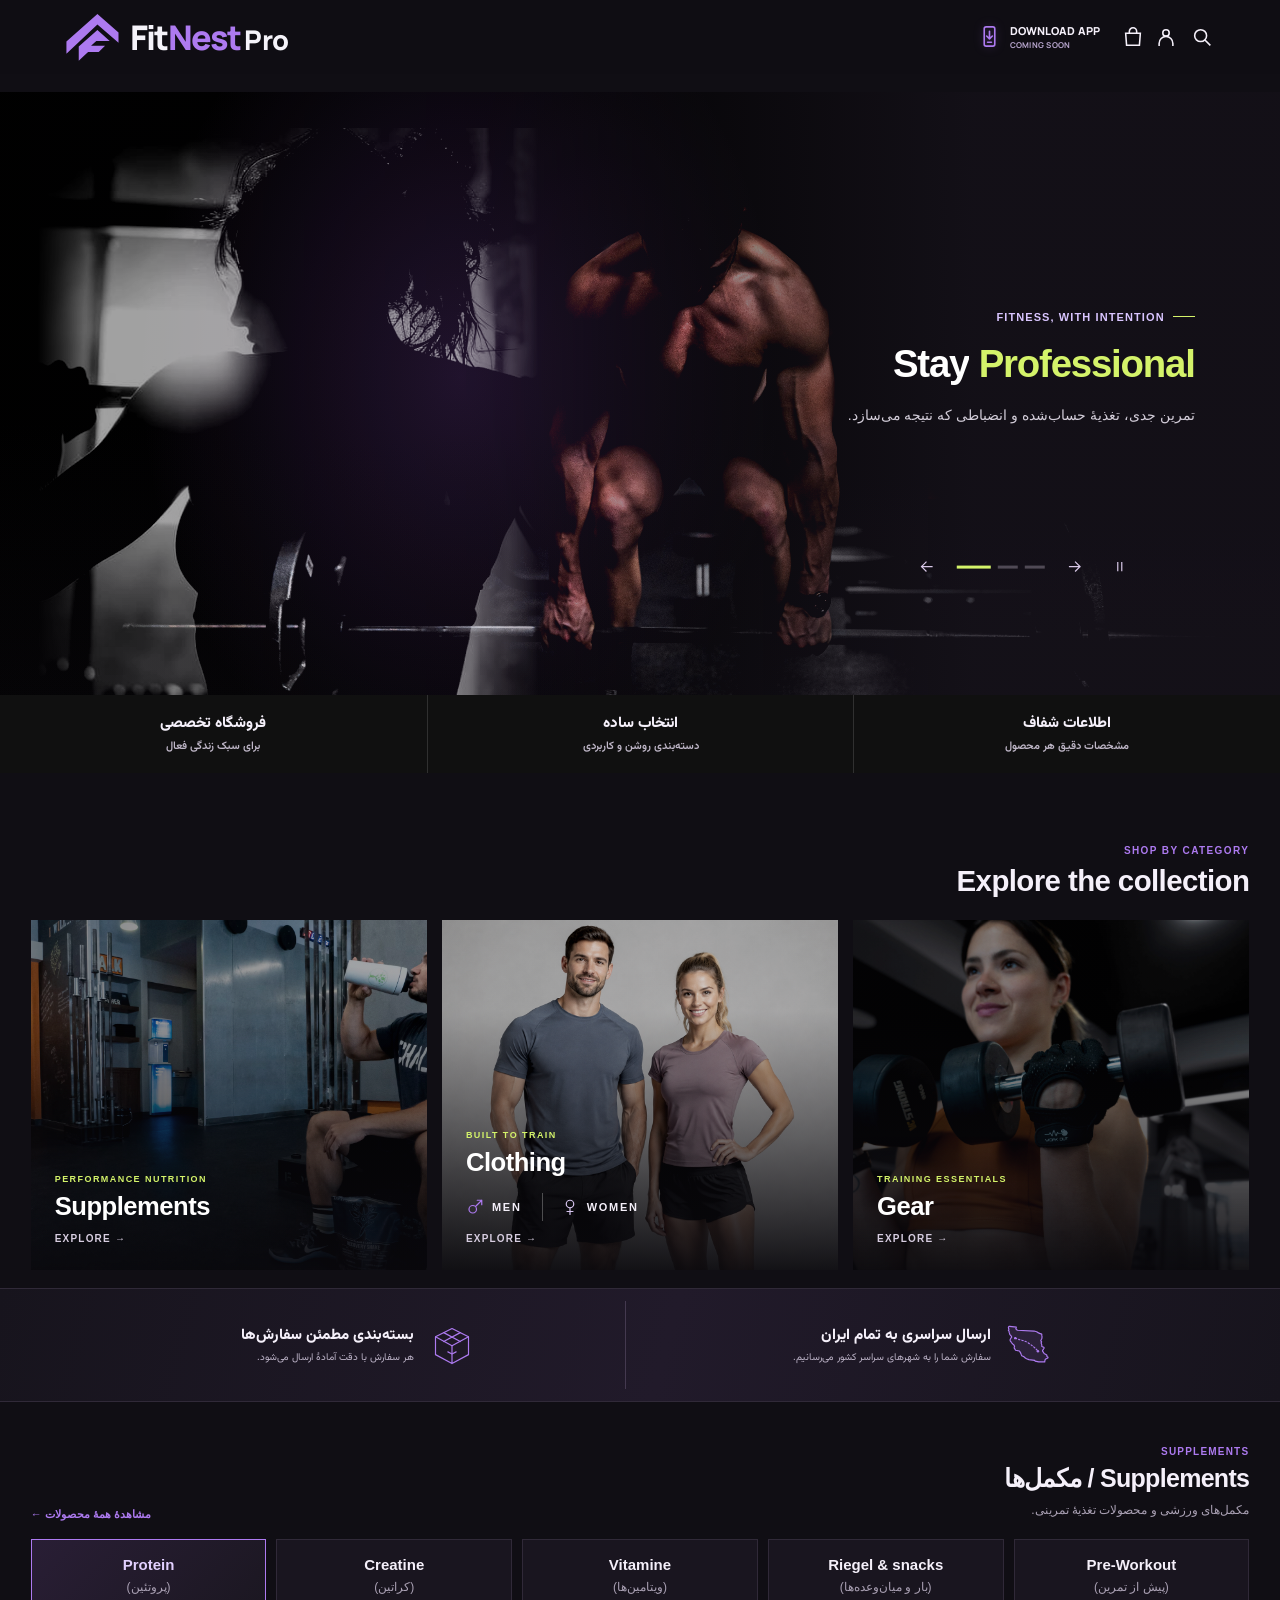
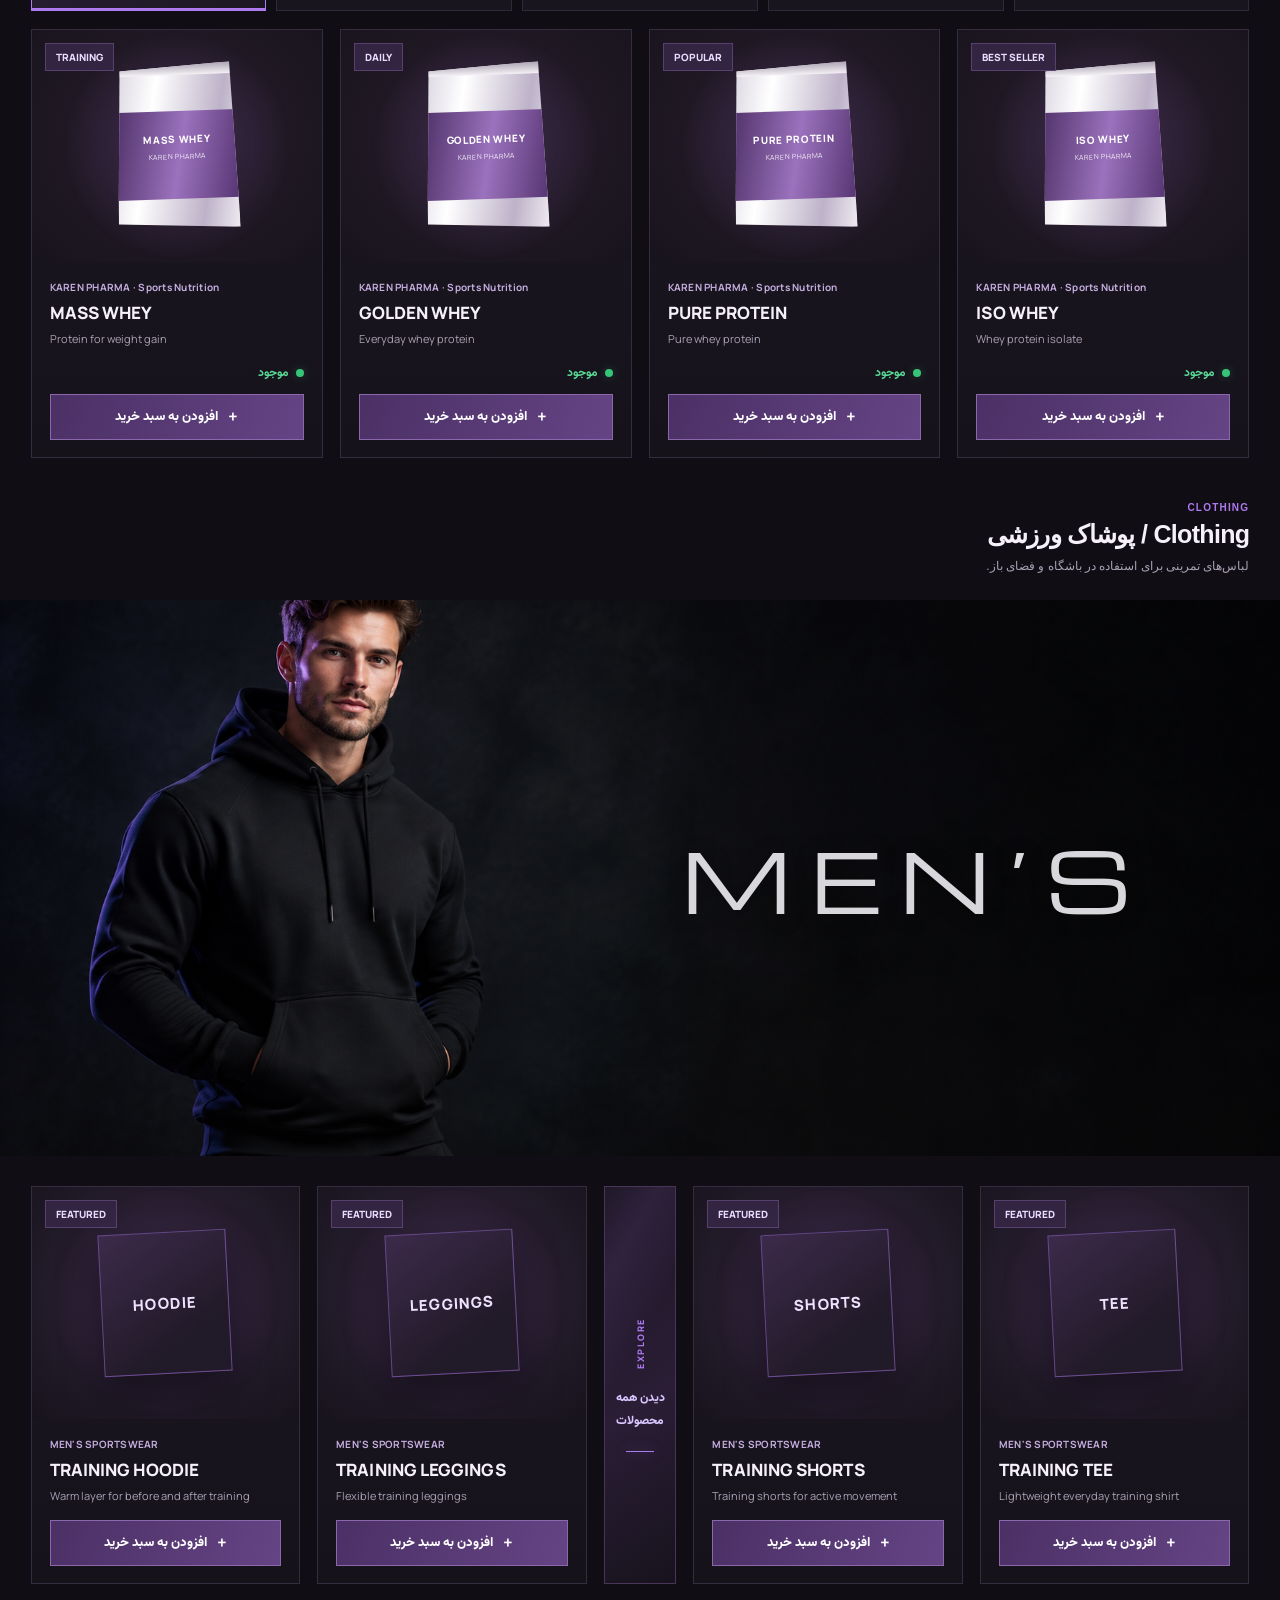
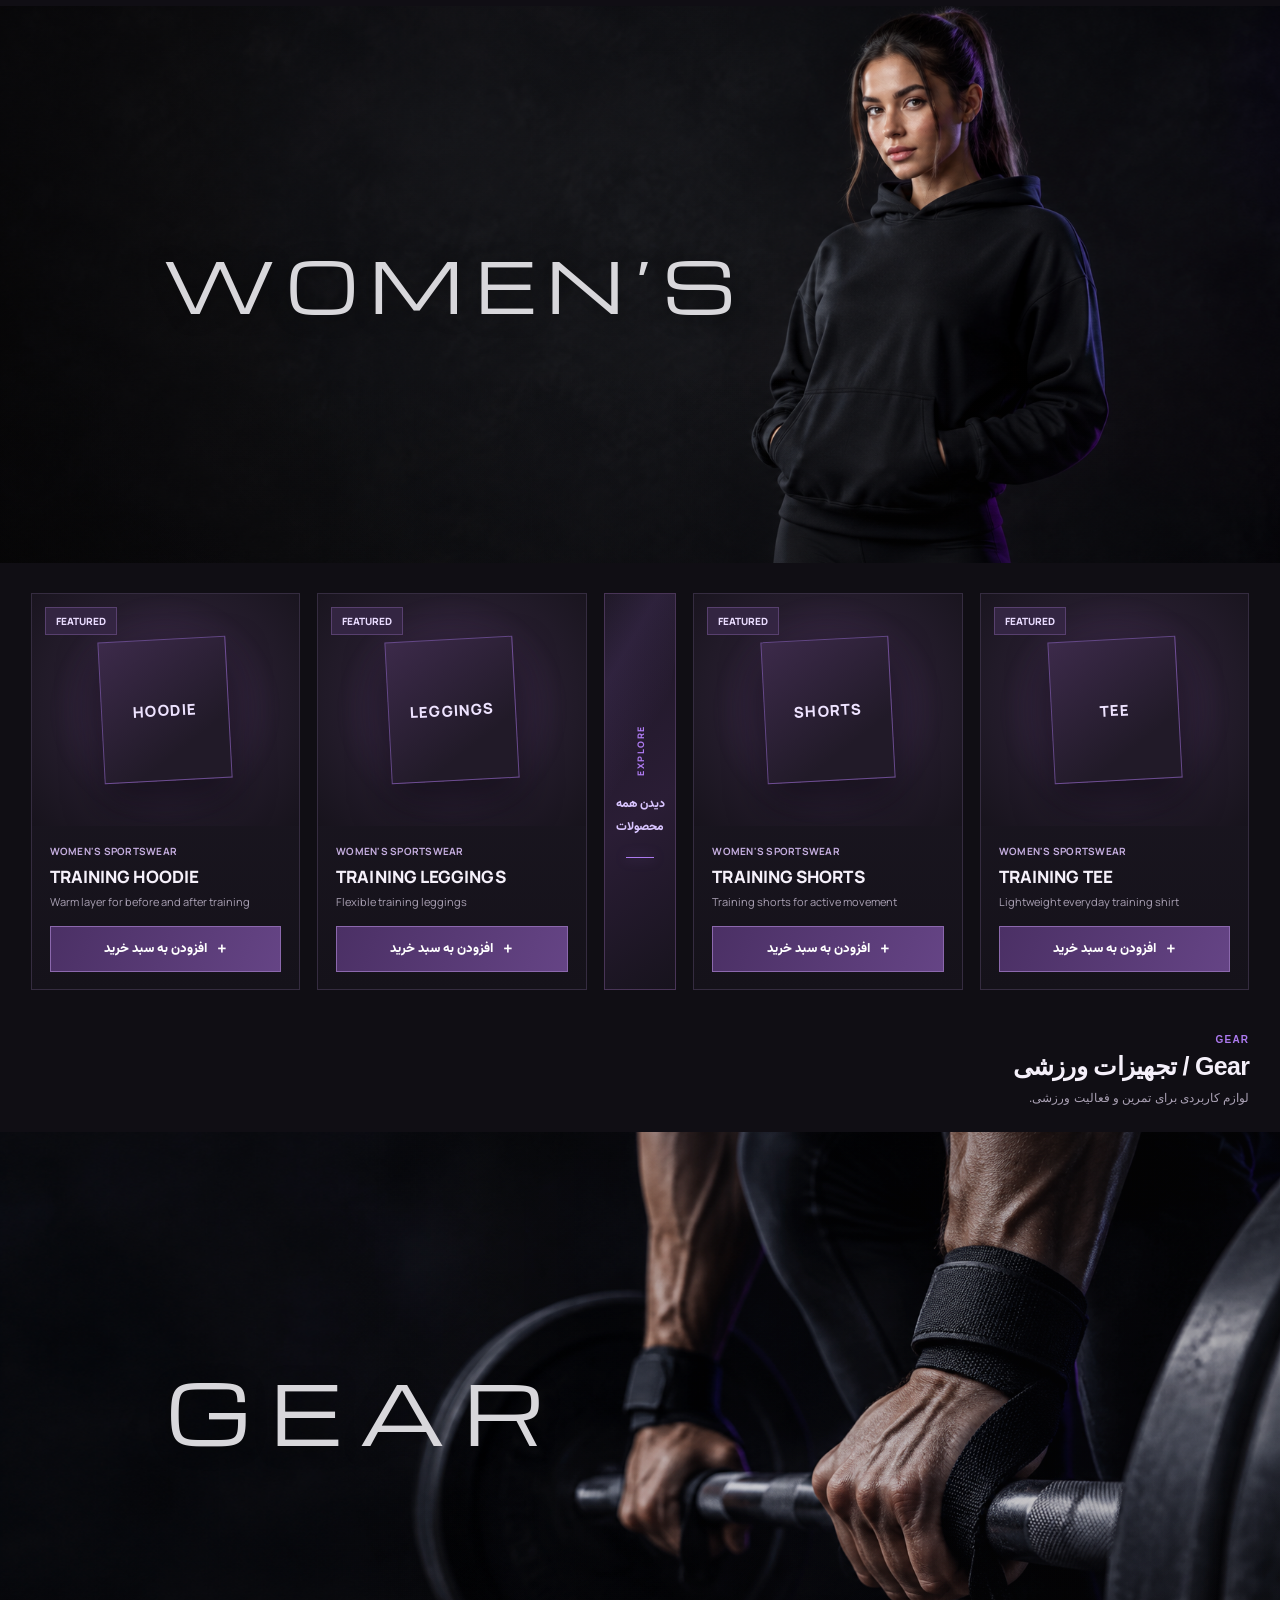
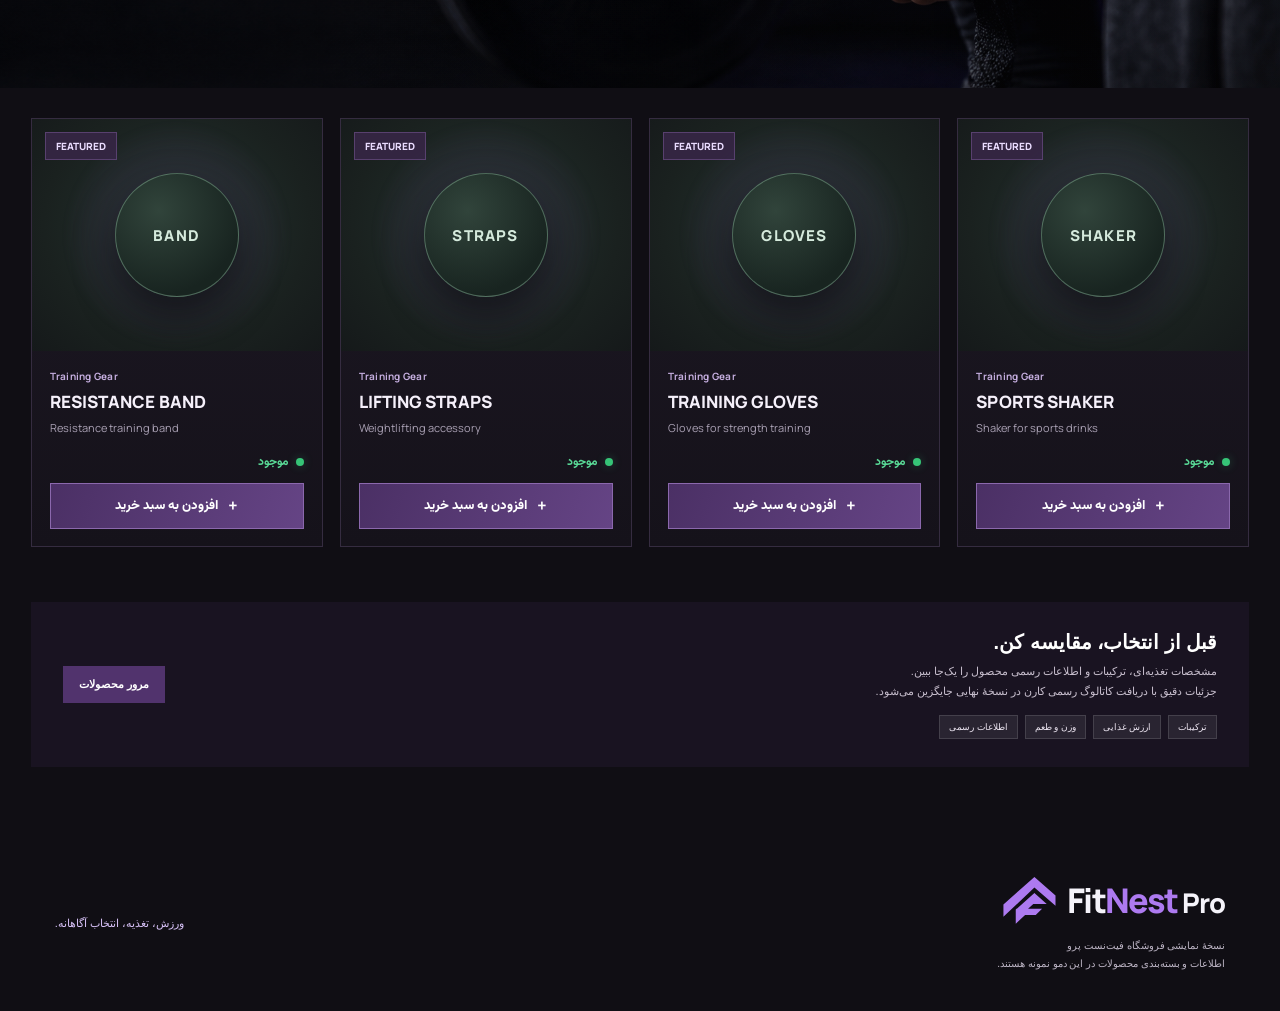
==== commit c770df0a: "Update FitNestPro storefront, performance, security and SMS authentication" ====
--- a/index.html
+++ b/index.html
@@ -2,741 +2,15 @@
 <html lang="fa" dir="rtl">
 <head>
   <meta charset="utf-8">
+  <meta http-equiv="Content-Security-Policy" content="default-src 'self'; base-uri 'none'; object-src 'none'; frame-src 'none'; form-action 'self'; script-src 'self' https://static.neshan.org; script-src-attr 'none'; style-src 'self' 'unsafe-inline' https://static.neshan.org; img-src 'self' data: blob: https://*.neshan.org; font-src 'self' https://static.neshan.org; connect-src 'self' https://*.neshan.org; worker-src 'self' blob:; media-src 'none'">
+  <meta name="referrer" content="strict-origin-when-cross-origin">
   <meta name="viewport" content="width=device-width, initial-scale=1">
   <meta name="theme-color" content="#17121f">
   <meta name="description" content="FitNestPro — پوشاک ورزشی، تجهیزات تمرین و تغذیهٔ ورزشی">
   <link rel="icon" type="image/svg+xml" href="assets/fitnestpro-favicon-concept-03.svg">
   <title>فیت‌نست پرو | دمو فروشگاه مکمل ورزشی</title>
-  <link rel="preconnect" href="https://fonts.googleapis.com">
-  <link rel="preconnect" href="https://fonts.gstatic.com" crossorigin>
-  <link href="https://fonts.googleapis.com/css2?family=Manrope:wght@400;500;600;700;800&family=Michroma&family=Vazirmatn:wght@500;600;700;800;900&display=swap" rel="stylesheet">
-  <style>
-    :root { --ink:#f5f0fa; --muted:#aaa1b4; --paper:#100e14; --white:#19151f; --line:#302938; --purple:#ad7af0; --purple-dark:#4a3265; --lilac:#d9c5ff; --lime:#d4f36a; --green:#8ab89a; --orange:#f3a56d; --soft-purple:#332642; --radius:22px; }
-    * { box-sizing:border-box; }
-    *,*::before,*::after { border-radius:0; }
-    html { scroll-behavior:smooth; }
-    body { margin:0; background:var(--paper); color:var(--ink); font-family:Tahoma,Arial,sans-serif; transition:background .35s,color .35s; }
-    button,input { font:inherit; }
-    button { cursor:pointer; }
-    a { color:inherit; text-decoration:none; }
-    .site-header { position:sticky; top:0; z-index:10; background:rgba(16,14,20,.97); backdrop-filter:blur(14px); border-bottom:0; }
-    .header-inner { width:100%; margin:0; padding:12px clamp(24px,5vw,72px); display:flex; align-items:center; justify-content:space-between; gap:24px; direction:ltr; }
-    .wordmark,.brand-lockup { display:inline-flex; align-items:center; gap:10px; direction:ltr; white-space:nowrap; color:#f5f3fa; line-height:1; }
-    .wordmark { flex-shrink:0; min-height:40px; }
-    .brand-symbol { display:block; width:40px; height:36px; flex:0 0 auto; object-fit:contain; }
-    .brand-name { font:800 27px/1 "Manrope",Arial,sans-serif; letter-spacing:-1.2px; }
-    .wordmark:focus-visible { outline:2px solid var(--purple); outline-offset:6px; }
-    .purchase-success-brand.brand-lockup { display:flex; justify-content:center; margin:8px 0 30px; }
-    .purchase-success-brand .brand-symbol { width:52px; height:47px; }
-    .purchase-success-brand .brand-name { font-size:34px; }
-    .invoice-brand.brand-lockup { display:flex; justify-content:flex-end; min-height:40px; padding-left:54px; }
-    .invoice-brand .brand-name { font-size:24px; }
-    .wordmark .fit { color:var(--ink); }
-    .wordmark .nest { color:var(--purple); font-style:italic; }
-    .header-tools { display:flex; align-items:center; gap:8px; direction:ltr; flex-shrink:0; }
-    .app-download-badge { display:flex; align-items:center; gap:9px; margin-right:14px; padding:0; border:0; background:transparent; color:#f5f0fa; white-space:nowrap; }
-    .app-download-badge svg { display:block; width:23px; height:23px; flex:0 0 auto; fill:none; stroke:var(--purple); stroke-width:1.7; stroke-linecap:round; stroke-linejoin:round; filter:drop-shadow(0 0 5px #ad7af044); }
-    .app-download-copy { display:flex; flex-direction:column; gap:2px; font-family:"Manrope",Arial,sans-serif; line-height:1.15; }
-    .app-download-copy strong { color:#f5f0fa; font-size:11px; font-weight:800; letter-spacing:.01em; }
-    .app-download-copy small { color:#b9a7cf; font-size:8px; font-weight:700; letter-spacing:.03em; }
-    .search-wrap { display:flex; align-items:center; position:relative; }
-    .icon-button { width:28px; height:28px; padding:0; display:inline-grid; place-items:center; border:0; background:transparent; color:var(--ink); }
-    .icon-button:hover,.icon-button:focus-visible { color:var(--purple); }
-    #profile-toggle.is-signed-in { color:var(--purple); filter:drop-shadow(0 0 7px #ad7af055); }
-    #profile-toggle.is-signed-in #profile-icon svg { fill:#c49af2; stroke:#c49af2; stroke-width:.65; filter:drop-shadow(0 0 5px #ad7af099); }
-    .header-icon,.header-icon svg { display:block; width:22px; height:22px; }
-    .header-icon svg { fill:none; stroke:currentColor; stroke-width:1.7; stroke-linecap:square; stroke-linejoin:miter; }
-    .search { width:0; min-width:0; opacity:0; visibility:hidden; pointer-events:none; border:0; border-bottom:1px solid var(--line); background:#1a1620; color:var(--ink); border-radius:0; padding:5px 0; outline:none; font-size:12px; transition:width .24s ease,opacity .18s ease,padding .24s ease,margin .24s ease; }
-    .search-wrap:hover .search,.search-wrap:focus-within .search,.search-wrap.is-open .search { width:180px; opacity:1; visibility:visible; pointer-events:auto; padding:5px 10px; margin-inline-end:8px; }
-    .search::placeholder { color:#a89eaf; }
-    .search:focus { border-color:var(--purple); }
-    .search-panel { position:absolute; top:calc(100% + 19px); right:0; width:min(470px,calc(100vw - 28px)); max-height:min(75vh,660px); overflow:auto; padding:20px; border:1px solid #634878; background:linear-gradient(145deg,#211929,#141018); color:var(--ink); box-shadow:0 24px 70px #000b; direction:rtl; z-index:25; }
-    .search-panel[hidden] { display:none; }
-    .search-panel::before { content:""; position:absolute; top:0; right:0; left:0; height:2px; background:linear-gradient(90deg,transparent,var(--purple),transparent); }
-    .search-panel-head { display:flex; justify-content:space-between; align-items:center; gap:12px; margin-bottom:13px; }
-    .search-panel-head strong { font:800 14px "Vazirmatn",Tahoma,sans-serif; }
-    .search-panel-head small { color:#b4a5c2; font:600 10px "Vazirmatn",Tahoma,sans-serif; }
-    .search-panel-clear { border:0; background:transparent; color:var(--purple); font:700 11px "Vazirmatn",Tahoma,sans-serif; }
-    .search-chips { display:flex; flex-wrap:wrap; gap:8px; margin:0 0 20px; }
-    .search-chip { border:1px solid #5b476b; border-radius:999px; padding:7px 12px; background:#291f33; color:#e8ddef; font:700 11px "Manrope","Vazirmatn",sans-serif; }
-    .search-chip:hover,.search-chip:focus-visible { border-color:var(--purple); color:#fff; background:#3b2850; }
-    .search-history-empty,.search-no-results { margin:0; padding:15px; border:1px dashed #54425f; color:#b9afc3; font:600 11px/1.9 "Vazirmatn",Tahoma,sans-serif; }
-    .search-results { display:grid; gap:9px; }
-    .search-result { display:grid; grid-template-columns:70px minmax(0,1fr); gap:12px; align-items:start; padding:11px; border:1px solid #44344f; background:#1c1623; }
-    .search-result .account-order-thumb { width:70px; height:74px; }
-    .search-result-copy { min-width:0; }
-    .search-result-copy small { display:block; color:#b78bdb; font:800 9px "Manrope",sans-serif; letter-spacing:.08em; }
-    .search-result--clothing .search-result-copy small { width:max-content; max-width:100%; border:1px solid #7c5798; padding:4px 7px; background:#3b284d; color:#e5cafa; }
-    .search-result-copy strong { display:block; margin:4px 0; color:#fff; font:800 13px "Manrope",sans-serif; direction:ltr; text-align:right; overflow-wrap:anywhere; }
-    .search-result-copy span { display:block; color:#ada1b8; font:600 10px "Vazirmatn",Tahoma,sans-serif; }
-    .search-result-actions { display:flex; flex-wrap:wrap; gap:7px; grid-column:1/-1; }
-    .search-result-actions button { flex:1 1 120px; min-height:34px; border:1px solid #72558a; padding:5px 10px; background:#30223d; color:#f5ebfb; font:800 10px "Vazirmatn",Tahoma,sans-serif; }
-    .search-result-actions button:first-child { background:#573775; border-color:#9369b4; color:#fff; }
-    .search-result-actions button:hover,.search-result-actions button:focus-visible { filter:brightness(1.2); }
-    .search-result-actions button:disabled { opacity:.48; cursor:not-allowed; }
-    .cart { position:relative; display:flex; align-items:center; gap:4px; border:0; border-radius:0; padding:0; background:transparent; color:var(--ink); }
-    .cart-indicator { position:absolute; top:-3px; right:-5px; width:11px; height:11px; border:2px solid var(--paper); border-radius:50%; background:#ef4444; box-shadow:0 0 9px #ef444477; opacity:0; transform:scale(.55); transition:opacity .18s,transform .18s; pointer-events:none; }
-    .cart.has-items .cart-indicator { opacity:1; transform:scale(1); }
-    main { --page-gutter:clamp(16px,2.4vw,36px); width:100%; margin:0; padding:18px var(--page-gutter) 70px; }
-    .hero { min-height:calc(490px + 3cm); border-radius:0; overflow:hidden; position:relative; display:grid; grid-template-columns:1fr 1fr; align-items:center; padding:54px 7%; margin-inline:calc(-1 * clamp(16px,2.4vw,36px)); background:#100e14; color:#fff; isolation:isolate; }
-    .hero::before { content:""; position:absolute; inset:0; background:linear-gradient(90deg,rgba(17,14,21,.03) 0%,rgba(17,14,21,.08) 38%,rgba(23,19,28,.82) 76%),linear-gradient(0deg,rgba(17,14,21,.28),transparent 45%); z-index:1; pointer-events:none; }
-    .hero::after { content:""; position:absolute; inset-inline-start:38%; top:-28%; width:52%; height:150%; background:radial-gradient(ellipse,#7542a255 0%,transparent 68%); z-index:0; pointer-events:none; }
-    .hero-copy { max-width:510px; position:relative; z-index:3; transition:opacity .25s ease,transform .25s ease; }
-    .hero.is-changing .hero-copy { opacity:0; transform:translateY(8px); }
-    .eyebrow { display:inline-flex; align-items:center; gap:8px; color:#d9c5ff; font-size:11px; font-weight:700; letter-spacing:.1em; }
-    .eyebrow::before { content:""; width:22px; height:1px; background:var(--lime); }
-    .hero h1 { direction:ltr; text-align:right; font-size:clamp(28px,3vw,42px); line-height:1.32; letter-spacing:-1.2px; margin:16px 0 12px; white-space:nowrap; }
-    .hero h1 em { color:var(--lime); font-style:normal; }
-    .hero h1 .hero-glow-word { --glow-base:#fff; display:inline-block; color:transparent; -webkit-text-fill-color:transparent; background:linear-gradient(105deg,var(--glow-base) 0%,var(--glow-base) 40%,#f6eaff 46%,#fff 50%,#f6eaff 54%,var(--glow-base) 60%,var(--glow-base) 100%); background-size:300% 100%; background-position:150% 0; -webkit-background-clip:text; background-clip:text; animation:hero-letter-glow 3.8s linear infinite; }
-    .hero h1 em.hero-glow-word { --glow-base:var(--lime); animation-delay:.3s; }
-    @keyframes hero-letter-glow { 0% { background-position:150% 0; } 42%,100% { background-position:-150% 0; } }
-    .hero-copy p { max-width:410px; color:#d3cdd9; font-size:14px; line-height:2; margin:0; }
-    .hero-art { position:absolute; z-index:0; inset:0; width:100%; min-height:100%; overflow:hidden; }
-    .hero-backdrop { position:absolute; inset:-3%; width:106%; height:106%; object-fit:cover; object-position:center 42%; filter:blur(22px) brightness(.42) saturate(.8); transform:scale(1.05); opacity:0; transition:opacity .5s ease; }
-    .hero-backdrop.is-visible { opacity:.78; }
-    .hero-runner { position:absolute; inset:0; width:100%; height:100%; object-fit:cover; object-position:center 42%; filter:brightness(1.2) contrast(1.2) saturate(.98); transform:scale(1.1); transition:opacity .6s ease,transform 1.1s ease; }
-    .hero-runner--contain { object-fit:contain; object-position:center; transform:none; }
-    .hero-runner--cover { object-fit:cover; object-position:center 8%; transform:none; }
-    .hero-runner--cover-products { object-fit:cover; object-position:center 45%; transform:none; }
-    .hero.is-changing .hero-runner { opacity:.08; transform:scale(1.07); }
-    .hero.is-changing .hero-runner.hero-runner--contain { transform:none; }
-    .hero.is-changing .hero-runner.hero-runner--cover { transform:none; }
-    .hero.is-changing .hero-runner.hero-runner--cover-products { transform:none; }
-    .hero-silhouette { position:absolute; z-index:2; left:3%; bottom:0; width:39%; height:94%; object-fit:cover; object-position:center 35%; opacity:.82; filter:grayscale(1) brightness(.68) contrast(1.55) drop-shadow(0 0 18px #ad7af044); mix-blend-mode:screen; mask-image:linear-gradient(90deg,transparent 0%,#000 12%,#000 84%,transparent 100%); transition:opacity .6s ease; }
-    .hero-silhouette.is-hidden { opacity:0; visibility:hidden; }
-    .hero-controls { display:flex; align-items:center; gap:15px; direction:ltr; margin-top:25px; color:#d8c8e7; transform:translate(6cm,calc(22px + 2cm)); }
-    .hero-arrow { display:grid; place-items:center; width:30px; height:30px; padding:0; border:0; background:transparent; color:inherit; transition:color .2s,transform .2s; }
-    .hero-arrow:hover { color:var(--lime); transform:translateY(-1px); }
-    .hero-arrow svg { width:18px; height:18px; fill:none; stroke:currentColor; stroke-width:1.6; stroke-linecap:square; stroke-linejoin:miter; }
-    .hero-pause svg { width:16px; height:16px; fill:none; stroke:currentColor; stroke-width:1.8; stroke-linecap:square; stroke-linejoin:miter; }
-    .hero-dots { display:flex; align-items:center; gap:7px; }
-    .hero-dot { width:20px; height:3px; padding:0; border:0; background:#c9bdcf55; transition:width .25s,background .25s; }
-    .hero-dot[aria-current="true"] { width:34px; background:var(--lime); }
-    .orb { position:absolute; width:300px; height:300px; border:1px solid #ffffff34; border-radius:0; transform:rotate(-20deg) scaleY(.72); }
-    .orb::before,.orb::after { content:""; position:absolute; border:1px solid #ffffff24; border-radius:0; inset:20px; }
-    .orb::after { inset:42px; }
-    .hero-stamp { position:absolute; top:12%; inset-inline-start:5%; font-size:10px; line-height:1.8; letter-spacing:.2em; color:#dfd3ec; transform:rotate(-8deg); }
-    .feature-strip { display:grid; grid-template-columns:repeat(3,minmax(0,1fr)); direction:ltr; margin-inline:calc(-1 * clamp(16px,2.4vw,36px)); min-height:78px; background:#101010; color:#f5f0fa; }
-    .feature-item { position:relative; display:flex; align-items:center; justify-content:center; gap:12px; min-width:0; padding:16px clamp(18px,2.4vw,44px); direction:rtl; overflow:hidden; isolation:isolate; }
-    .feature-item + .feature-item { border-left:1px solid #303030; }
-    .feature-copy { position:relative; }
-    .feature-copy { min-width:0; text-align:center; font-family:"Vazirmatn",Tahoma,sans-serif; }
-    .feature-copy b { display:block; font-size:15px; line-height:1.5; font-weight:800; }
-    .feature-copy small { display:block; color:#c0b8c9; font-size:11px; font-weight:600; margin-top:3px; line-height:1.5; }
-    .category-section { margin:72px 0 18px; }
-    .category-heading { margin-bottom:22px; }
-    .category-heading .overline { color:var(--purple); font-size:10px; font-weight:800; letter-spacing:.14em; }
-    .category-heading h2 { margin:8px 0 0; font-size:clamp(22px,2.3vw,30px); letter-spacing:-.6px; }
-    .category-grid { display:grid; grid-template-columns:repeat(3,minmax(0,1fr)); gap:15px; direction:ltr; }
-    .category-card { position:relative; min-width:0; min-height:350px; overflow:hidden; isolation:isolate; background:#19151f; color:var(--ink); display:flex; align-items:flex-end; }
-    .category-card img { position:absolute; inset:0; z-index:-2; width:100%; height:100%; object-fit:cover; transition:transform .55s ease,filter .35s ease; filter:brightness(.72) contrast(1.08) saturate(.84); }
-    .category-card::after { content:""; position:absolute; inset:0; z-index:-1; background:linear-gradient(0deg,rgba(9,8,12,.92),rgba(9,8,12,.12) 72%),linear-gradient(90deg,rgba(9,8,12,.2),transparent 76%); }
-    .category-card:hover img { transform:scale(1.045); filter:brightness(.84) contrast(1.1) saturate(.9); }
-    .category-card--clothing { background:#111015; }
-    .category-card--clothing::before { content:""; position:absolute; inset:-16px; z-index:-2; background:url("Fitness%20coaches%20sportswear%20photograph%20%E2%80%93%2018%20Nov%202026,%202.36%20am.png") center 48%/cover no-repeat; filter:blur(16px) brightness(.3) saturate(.62); transform:scale(1.06); }
-    .category-card--clothing img { z-index:0; object-fit:cover; object-position:center 38%; filter:brightness(.86) contrast(1.12) saturate(.76); }
-    .category-card--clothing::after { z-index:1; background:linear-gradient(0deg,rgba(9,8,12,.94),rgba(9,8,12,.08) 74%); }
-    .category-card--clothing .category-card-copy { position:relative; z-index:2; width:100%; }
-    .category-card--clothing:hover img { transform:scale(1.025); filter:brightness(.92) contrast(1.1) saturate(.8); }
-    .category-card-copy { padding:24px; direction:ltr; text-align:left; }
-    .category-card-copy small { display:block; color:var(--lime); font-size:9px; font-weight:800; letter-spacing:.16em; margin-bottom:8px; }
-    .category-card-copy h3 { margin:0; color:#fff; font-size:clamp(20px,2vw,28px); font-weight:900; letter-spacing:-.5px; }
-    .category-card-copy h3 a { color:inherit; }
-    .category-gender-links { display:flex; align-items:center; gap:18px; margin-top:16px; }
-    .category-gender-links a { position:relative; display:inline-flex; align-items:center; gap:8px; padding:5px 0; color:#f4eff9; font-size:11px; font-weight:800; letter-spacing:.16em; transition:color .2s,transform .2s; }
-    .category-gender-links a+a { margin-left:2px; padding-left:18px; border-left:1px solid #ffffff45; }
-    .category-gender-links a::after { content:""; position:absolute; left:0; right:0; bottom:-2px; height:1px; background:var(--lime); transform:scaleX(0); transform-origin:left; transition:transform .2s; }
-    .category-gender-links a:hover,.category-gender-links a:focus-visible { color:var(--lime); transform:translateY(-1px); }
-    .category-gender-links a:hover::after,.category-gender-links a:focus-visible::after { transform:scaleX(1); }
-    .category-gender-links svg { width:18px; height:18px; flex:0 0 auto; fill:none; stroke:var(--purple); stroke-width:1.6; stroke-linecap:round; stroke-linejoin:round; transition:stroke .2s; }
-    .category-gender-links a:hover svg,.category-gender-links a:focus-visible svg { stroke:var(--lime); }
-    .category-gender-links a+a svg { stroke:#d7c5ef; }
-    .category-card-copy span { display:inline-block; margin-top:12px; color:#d7cde0; font-size:10px; font-weight:700; letter-spacing:.12em; }
-    .shipping-banner { position:relative; overflow:hidden; width:calc(100% + clamp(16px,2.4vw,36px) + clamp(16px,2.4vw,36px)); height:3cm; margin:0 calc(-1 * clamp(16px,2.4vw,36px)); padding:12px clamp(24px,7vw,100px); display:grid; grid-template-columns:repeat(2,minmax(0,1fr)); align-items:center; gap:28px; direction:rtl; background:linear-gradient(105deg,#17141d 0%,#211a2a 52%,#17141d 100%); border-block:1px solid #302938; }
-    .shipping-item { min-width:0; height:100%; display:flex; align-items:center; justify-content:center; gap:16px; direction:rtl; }
-    .shipping-item + .shipping-item { border-right:1px solid #44394f; }
-    .shipping-icon { flex:0 0 44px; width:44px; height:44px; color:var(--purple); }
-    .shipping-icon svg { display:block; width:100%; height:100%; fill:none; stroke:currentColor; stroke-width:1.7; stroke-linecap:round; stroke-linejoin:round; }
-    .shipping-item:first-child .shipping-icon svg path:first-child { fill:rgba(173,122,240,.11); }
-    .shipping-icon svg circle { fill:currentColor; }
-    .shipping-copy { min-width:0; font-family:"Vazirmatn",Tahoma,sans-serif; }
-    .shipping-copy b { display:block; color:#f5f0fa; font-size:15px; line-height:1.45; font-weight:800; }
-    .shipping-copy small { display:block; margin-top:3px; color:#bdb4c8; font-size:10px; line-height:1.5; }
-    .can { width:154px; height:244px; position:relative; z-index:1; border-radius:0; background:linear-gradient(115deg,#e7e3eb,#fff 32%,#c9bdcf 68%,#f2eff4); box-shadow:24px 30px 48px #09070d99, inset -12px 0 18px #786b8038, inset 8px 0 12px #fff8; transform:rotate(7deg) rotateY(-14deg) rotateX(3deg); transform-style:preserve-3d; color:#271e32; display:flex; flex-direction:column; align-items:center; justify-content:center; overflow:visible; }
-    .can-side { position:absolute; z-index:-1; top:5px; right:-15px; width:18px; height:calc(100% - 10px); background:linear-gradient(90deg,#81758a,#51465a 75%,#342b3b); transform:rotateY(90deg); transform-origin:left center; box-shadow:12px 8px 18px #09070d70; }
-    .can::before { content:""; height:15px; position:absolute; top:0; left:0; right:0; background:linear-gradient(#b9b2bf,#faf8fc 42%,#aaa2b1); }
-    .can::after { content:""; height:10px; position:absolute; bottom:0; left:0; right:0; background:linear-gradient(#aaa2b1,#f4f1f6); }
-    .can-band { position:absolute; top:36%; bottom:19%; left:0; right:0; background:linear-gradient(110deg,#613d86,#9463c5 48%,#593278); }
-    .can-brand { position:relative; z-index:1; font-weight:900; font-size:12px; letter-spacing:-.5px; color:#fff; }
-    .can-brand i { color:var(--lime); }
-    .can-name { position:relative; z-index:1; text-align:center; font-size:11px; font-weight:900; letter-spacing:.08em; color:#fff; margin-top:13px; }
-    .can-detail { position:relative; z-index:1; color:#eee5f8; font-size:7px; letter-spacing:.12em; margin-top:5px; }
-    .hero-flavor { position:absolute; bottom:13%; color:#493b4e; font-size:8px; letter-spacing:.14em; font-weight:700; }
-    .floating-chip { position:absolute; background:#2b2235; color:#f5f0fa; padding:10px 13px; border-radius:0; font-size:10px; font-weight:700; box-shadow:0 14px 30px #0004; border:1px solid #ffffff18; }
-    .floating-chip.one { top:25%; inset-inline-end:1%; transform:rotate(5deg); }
-    .floating-chip.two { bottom:22%; inset-inline-start:1%; transform:rotate(-5deg); }
-    .floating-chip strong { color:var(--purple); }
-    .theme-editorial { background:#100e14; }
-    .theme-editorial .hero::after { opacity:.85; }
-    .section-head { display:flex; justify-content:space-between; align-items:end; gap:20px; margin:44px 0 18px; }
-    .section-head .overline { color:var(--purple); font-size:10px; font-weight:800; letter-spacing:.12em; }
-    .section-head h2 { margin:7px 0 0; font-size:25px; letter-spacing:-.7px; }
-    .section-head p { color:var(--muted); font-size:12px; margin:7px 0 0; line-height:1.8; }
-    .all-link { padding:0; border:0; background:transparent; color:var(--purple); font:inherit; font-size:11px; font-weight:800; white-space:nowrap; cursor:pointer; }
-    .all-link:hover,.all-link:focus-visible { color:var(--lilac); }
-    .supplement-categories { display:grid; grid-template-columns:repeat(5,minmax(0,1fr)); gap:10px; margin:0 0 18px; direction:ltr; }
-    .supplement-category { min-width:0; min-height:72px; padding:10px 12px; display:flex; flex-direction:column; align-items:center; justify-content:center; gap:4px; border:1px solid #302938; background:#19151f; color:var(--ink); text-align:center; transition:border-color .2s,background .2s,transform .2s; }
-    .supplement-category b { font-size:15px; line-height:1.4; font-weight:800; }
-    .supplement-category small { color:var(--muted); font-size:12px; line-height:1.45; }
-    .supplement-category:hover { border-color:#8e63c4; transform:translateY(-2px); }
-    .supplement-category[aria-pressed="true"] { border-color:var(--purple); background:linear-gradient(135deg,#291e35,#1b1721); box-shadow:inset 0 -2px 0 var(--purple); }
-    .supplement-category[aria-pressed="true"] b { color:#e2d0ff; }
-    .product-section { scroll-margin-top:108px; }
-    #clothing { scroll-margin-top:60px; }
-    #gear { scroll-margin-top:60px; }
-    .product-section + .product-section { margin-top:26px; }
-    .clothing-gender-banner { position:relative; display:block; width:calc(100% + var(--page-gutter) + var(--page-gutter)); aspect-ratio:2.3/1; min-height:340px; max-height:calc(100vh - 100px); margin:22px calc(-1 * var(--page-gutter)) 30px; overflow:hidden; isolation:isolate; background:#0b0a0d; scroll-margin-top:96px; }
-    .clothing-gender-banner img { position:absolute; inset:0; width:100%; height:100%; object-fit:cover; object-position:center; }
-    .clothing-gender-banner::after { content:""; position:absolute; z-index:1; inset:0; pointer-events:none; background:linear-gradient(90deg,transparent 25%,#0b0a0d12 48%,#0b0a0d45 100%),linear-gradient(0deg,#0b0a0d24,transparent 40%); }
-    .clothing-gender-banner__title { position:absolute; z-index:2; top:50%; right:7%; width:43%; transform:translateY(-50%); color:#d8d7db; text-align:center; font-family:"Michroma","Manrope",Arial,sans-serif; font-size:clamp(42px,6.3vw,112px); font-weight:400; line-height:1.15; letter-spacing:.22em; white-space:nowrap; text-shadow:0 2px 20px #0006; }
-    .clothing-gender-banner--womens::after { background:linear-gradient(90deg,#0b0a0d45 0%,#0b0a0d12 42%,transparent 70%),linear-gradient(0deg,#0b0a0d24,transparent 40%); }
-    .clothing-gender-banner--womens { scroll-margin-top:64px; }
-    .clothing-gender-banner--womens img { object-position:center top; transform:scale(1.03) translateX(1.2%); }
-    .clothing-gender-banner--womens .clothing-gender-banner__title { right:auto; left:8%; width:55%; font-size:clamp(36px,5.4vw,96px); letter-spacing:.16em; }
-    .clothing-gender-banner--gear .clothing-gender-banner__title { right:auto; left:7%; }
-    .product-grid { display:grid; grid-template-columns:repeat(4,minmax(0,1fr)); gap:17px; }
-    .clothing-showcase { grid-template-columns:repeat(2,minmax(0,1fr)) minmax(68px,.27fr) repeat(2,minmax(0,1fr)); align-items:stretch; transition:grid-template-columns .45s cubic-bezier(.22,.75,.25,1); }
-    .clothing-showcase:has(.clothing-view-all:is(:hover,:focus-visible)) { grid-template-columns:repeat(2,minmax(0,1fr)) minmax(92px,.46fr) repeat(2,minmax(0,1fr)); }
-    .clothing-view-all { position:relative; isolation:isolate; min-width:0; display:flex; flex-direction:column; justify-content:center; align-items:center; gap:18px; padding:20px 8px; overflow:hidden; text-align:center; color:var(--lilac); background:linear-gradient(145deg,#1c1623,#2a1d35 55%,#17131d); border:1px solid #493557; transition:color .25s,border-color .25s,box-shadow .35s; }
-    .clothing-view-all::before { content:""; position:absolute; z-index:-1; inset:-65% -100%; background:linear-gradient(110deg,transparent 38%,#ad7af01b 50%,transparent 62%); transform:translateX(-45%) rotate(10deg); transition:transform .65s ease; }
-    .clothing-view-all::after { content:""; width:28px; height:1px; background:var(--purple); box-shadow:0 0 12px #ad7af088; transition:width .4s,background .4s; }
-    .clothing-view-all:hover,.clothing-view-all:focus-visible { color:#fff; border-color:#a376c5; box-shadow:inset 0 0 35px #ad7af019,0 14px 35px #0005; }
-    .clothing-view-all:hover::before,.clothing-view-all:focus-visible::before { transform:translateX(45%) rotate(10deg); }
-    .clothing-view-all:hover::after,.clothing-view-all:focus-visible::after { width:56px; background:var(--lime); }
-    .clothing-view-all small { color:var(--purple); font:800 9px "Manrope",sans-serif; letter-spacing:.17em; writing-mode:vertical-rl; transform:rotate(180deg); }
-    .clothing-view-all span { max-width:95px; font:800 12px/1.9 "Vazirmatn",Tahoma,sans-serif; transition:transform .35s; }
-    .clothing-view-all:hover span,.clothing-view-all:focus-visible span { transform:scale(1.06); }
-    .clothing-catalog[hidden] { display:none; }
-    main > [hidden] { display:none !important; }
-    .catalog-heading { padding:35px 0 26px; border-bottom:1px solid var(--line); }
-    .catalog-heading small { color:var(--purple); font:800 11px "Manrope",sans-serif; letter-spacing:.15em; }
-    .catalog-heading h1 { margin:12px 0; font:800 clamp(25px,4vw,45px) "Manrope",sans-serif; direction:ltr; text-align:right; }
-    .catalog-back { display:inline-block; margin-top:12px; color:var(--lilac); font:700 12px "Vazirmatn",sans-serif; }
-    .catalog-tools { display:flex; align-items:end; justify-content:space-between; gap:20px; padding:25px 0; }
-    .catalog-tools label { display:grid; gap:9px; color:#cbbbd7; font:700 12px "Vazirmatn",sans-serif; }
-    .catalog-tools select { min-width:190px; border:1px solid #644b79; padding:11px 14px; background:#211927; color:#fff; font:600 13px "Vazirmatn",sans-serif; }
-    .catalog-count { color:var(--muted); font:600 12px "Vazirmatn",sans-serif; }
-    @media(max-width:1000px) { .clothing-showcase,.clothing-showcase:has(.clothing-view-all:is(:hover,:focus-visible)) { grid-template-columns:repeat(2,minmax(0,1fr)); } .clothing-view-all { grid-column:1/-1; flex-direction:row; min-height:64px; border-color:#493557; } .clothing-view-all small { writing-mode:initial; transform:none; } .clothing-view-all span { max-width:none; } }
-    @media(prefers-reduced-motion:reduce) { .clothing-showcase,.clothing-view-all,.clothing-view-all::before,.clothing-view-all::after,.clothing-view-all span { transition:none; } }
-    .product-card { min-width:0; direction:ltr; font-family:"Manrope","Segoe UI",Arial,sans-serif; background:linear-gradient(180deg,#1d1824,#15121a); border:1px solid #352c40; border-radius:0; overflow:hidden; transition:transform .22s,border-color .22s,box-shadow .22s; }
-    .product-card:hover { transform:translateY(-4px); border-color:#70538d; box-shadow:0 18px 38px #08060b66; }
-    .product-photo { height:232px; background:radial-gradient(ellipse at 50% 45%,#30243a 0%,#201925 52%,#17131c 100%); position:relative; display:grid; place-items:center; overflow:hidden; }
-    .product-photo::before { content:""; position:absolute; width:218px; height:218px; border-radius:50%; background:radial-gradient(circle,#754b943d 0%,#754b9416 55%,transparent 74%); filter:blur(5px); }
-    .product-photo--clothing { background:radial-gradient(ellipse at 50% 45%,#32243b,#211a28 66%,#17131c) !important; }
-    .product-photo--gear { background:radial-gradient(ellipse at 50% 45%,#23332f,#1a211f 65%,#15191a) !important; }
-    .product-object { position:relative; z-index:1; width:128px; height:142px; display:grid; place-items:center; border:1px solid #ad7af077; background:linear-gradient(145deg,#3c2a4a,#211a28 72%); color:#eee3ff; box-shadow:0 20px 38px #08060b99; transform:rotate(-3deg); font-size:15px; font-weight:900; letter-spacing:.08em; }
-    .product-photo--gear .product-object { width:124px; height:124px; border-radius:50%; border-color:#8ab89a77; background:radial-gradient(circle at 35% 30%,#31443b,#182420 72%); color:#d5eadc; transform:none; }
-    .product-badge { position:absolute; z-index:2; top:13px; inset-inline-start:13px; padding:6px 10px; background:#352644ee; border:1px solid #8f6ab266; color:#eadcff; font-size:10px; font-weight:800; }
-    .pack { position:relative; z-index:1; width:122px; height:166px; background:linear-gradient(100deg,#d9d3df,#fff 30%,#bdb2c8 75%,#eeeaf1); box-shadow:15px 20px 32px #08060b70; display:flex; flex-direction:column; align-items:center; justify-content:center; color:#fff; transform:rotate(-2deg); clip-path:polygon(5% 4%,95% 0,100% 100%,0 96%); }
-    .pack::before { content:""; position:absolute; top:0; left:5%; right:5%; height:12px; background:linear-gradient(#aaa2b1,#f5f2f6); }
-    .pack::after { content:""; position:absolute; inset:48px 0 30px; background:linear-gradient(100deg,#503269,#9b72bd 52%,#573573); z-index:-1; }
-    .pack-name { font-size:10px; font-weight:900; letter-spacing:.07em; }
-    .pack-type { font-size:7px; margin-top:6px; letter-spacing:.1em; opacity:.9; }
-    .pack-weight { position:absolute; bottom:10px; color:#51465a; font-size:7px; font-weight:700; }
-    .product-info { padding:18px 18px 17px; text-align:left; font-family:"Manrope","Segoe UI",Arial,sans-serif; }
-    .product-brand { color:#c5aedf; font-size:10px; font-weight:700; letter-spacing:.025em; }
-    .product-title { font-size:17px; line-height:1.45; margin:7px 0 4px; letter-spacing:.005em; font-weight:800; }
-    .product-subtitle { font-size:11px; color:#aaa1b4; line-height:1.65; }
-    .product-bottom { display:flex; flex-direction:column; align-items:stretch; gap:11px; margin-top:15px; }
-    .stock-status { display:flex; align-items:center; justify-content:flex-start; gap:7px; min-height:20px; direction:rtl; font-family:"Vazirmatn","Segoe UI",sans-serif; font-size:12px; font-weight:700; }
-    .stock-status::before { content:""; width:8px; height:8px; border-radius:50%; background:#36c477; box-shadow:0 0 10px #36c47755; }
-    .stock-status--available { color:#59d996; }
-    .stock-status--unavailable { color:#ff6b75; }
-    .stock-status--unavailable::before { background:#f05260; box-shadow:0 0 10px #f0526055; }
-    .add-button { width:100%; min-height:46px; padding:0 14px; border:1px solid #8b68ad; background:linear-gradient(110deg,#4b3065,#654485); color:#fff; display:flex; align-items:center; justify-content:center; gap:10px; direction:rtl; font-family:"Vazirmatn","Segoe UI",sans-serif; font-size:13px; font-weight:800; transition:background .2s,border-color .2s,transform .2s,box-shadow .2s; }
-    .add-button b { font-size:18px; line-height:1; font-weight:500; }
-    .add-button:hover { background:linear-gradient(110deg,#68458a,#815cb0); border-color:var(--purple); transform:translateY(-1px); box-shadow:0 8px 18px #08060b55; }
-    .add-button:disabled { opacity:.46; cursor:not-allowed; filter:saturate(.55); }
-    .add-button:disabled:hover { transform:none; box-shadow:none; }
-    .product-photo[data-open-product] { cursor:zoom-in; }
-    .product-photo[data-open-product]:focus-visible { outline:2px solid var(--purple); outline-offset:-3px; }
-    .product-modal-backdrop { position:fixed; z-index:80; inset:0; display:grid; place-items:center; padding:28px; background:#050409bd; backdrop-filter:blur(7px); opacity:0; visibility:hidden; transition:opacity .22s,visibility .22s; }
-    .product-modal-backdrop.is-open { opacity:1; visibility:visible; }
-    .product-modal { position:relative; width:min(100%,1040px); max-height:min(88vh,780px); display:grid; grid-template-columns:1fr 1fr; direction:ltr; overflow:auto; background:#17131c; border:1px solid #49375a; box-shadow:0 28px 90px #0009; transform:translateY(12px) scale(.985); transition:transform .22s; }
-    .is-open .product-modal { transform:translateY(0) scale(1); }
-    .product-modal-close { position:absolute; z-index:3; top:15px; right:15px; width:40px; height:40px; display:grid; place-items:center; background:#211a29; color:#fff; border:1px solid #59466a; font:400 24px/1 "Manrope",sans-serif; cursor:pointer; }
-    .product-modal-gallery { min-height:600px; display:grid; grid-template-rows:1fr auto; padding:26px; background:linear-gradient(145deg,#201a27,#121016); }
-    .product-modal-media { min-height:480px; position:relative; display:grid; place-items:center; overflow:hidden; }
-    .product-modal-media::before { content:""; position:absolute; width:min(70%,390px); aspect-ratio:1; border-radius:50%; background:radial-gradient(circle,#8557a845,#68418b14 58%,transparent 74%); filter:blur(8px); }
-    .product-modal-media .pack { transform:scale(1.55) rotate(-2deg); }
-    .product-modal-media .product-object { transform:scale(1.7) rotate(-3deg); }
-    .product-modal-media.product-photo--gear .product-object { transform:scale(1.7); }
-    .product-modal-thumbnails { display:flex; gap:9px; }
-    .product-modal-thumb { width:62px; height:62px; display:grid; place-items:center; border:1px solid #73558d; background:#241b2d; color:#d9c4f0; font:800 9px "Manrope",sans-serif; letter-spacing:.06em; }
-    .product-modal-thumb[aria-pressed="true"] { border-color:var(--purple); background:#48305f; }
-    .product-modal-media[data-view="back"] .product-object { transform:scale(1.7) rotate(4deg); }
-    .product-modal-media[data-view="fabric"] .product-object { transform:scale(2.2) rotate(-1deg); }
-    .clothing-info[hidden] { display:none; }
-    .clothing-info { border-top:1px solid #44334f; padding-top:20px; }
-    .clothing-info h3 { margin:19px 0 10px; font-size:14px; }
-    .clothing-info p,.clothing-info li { color:#c5b8d0; font-size:11px; line-height:1.9; }
-    .clothing-info select { width:100%; margin:6px 0 10px; padding:10px; border:1px solid #6c5281; background:#241b2d; color:#fff; }
-    .clothing-options { display:grid; grid-template-columns:1fr 1fr; gap:12px; }
-    .clothing-info table { width:100%; border-collapse:collapse; font-size:11px; }
-    .clothing-info th,.clothing-info td { padding:9px; border-bottom:1px solid #473850; text-align:center; }
-    .clothing-info th { color:#d9b7ed; }
-    .clothing-info ul { padding-right:18px; }
-    .clothing-recommendations { display:flex; flex-wrap:wrap; gap:8px; }
-    .clothing-recommendations button { border:1px solid #644b79; padding:8px; background:#281f31; color:#eee; font:700 10px "Manrope",sans-serif; }
-    .product-modal-details { padding:64px 42px 32px; overflow:auto; direction:rtl; text-align:right; font-family:"Vazirmatn","Segoe UI",sans-serif; }
-    .product-modal-kicker { margin:0 0 10px; color:#b995df; font-size:11px; font-weight:800; letter-spacing:0; }
-    .product-modal-title { margin:0 0 16px; color:#fff; direction:ltr; text-align:right; font-family:"Manrope","Segoe UI",Arial,sans-serif; font-size:clamp(25px,3vw,36px); line-height:1.15; font-weight:900; letter-spacing:-.04em; }
-    .product-modal-status { display:flex; align-items:center; gap:8px; min-height:20px; margin:0 0 22px; direction:rtl; justify-content:flex-start; color:#59d996; font:700 12px "Vazirmatn","Segoe UI",sans-serif; }
-    .product-modal-status::before { content:""; width:8px; height:8px; border-radius:50%; background:currentColor; box-shadow:0 0 10px currentColor; }
-    .product-modal-status.is-unavailable { color:#ff6b75; }
-    .product-modal-description { color:#c0b8c8; font-size:13px; line-height:1.9; margin:0 0 25px; }
-    .nutrition-panel { margin-top:22px; border-top:1px solid #38303f; }
-    .nutrition-panel h3 { margin:18px 0 10px; color:#f5f1fa; font-size:14px; font-weight:800; }
-    .nutrition-list { margin:0; padding:0; list-style:none; }
-    .nutrition-list li { display:flex; justify-content:flex-start; gap:16px; direction:rtl; padding:10px 0; border-bottom:1px solid #302936; color:#c0b8c8; font-size:12px; }
-    .nutrition-list b { color:#fff; font-weight:700; }
-    .product-modal-bottom { display:grid; grid-template-columns:auto 1fr; gap:14px; margin-top:24px; direction:ltr; }
-    .quantity-control { min-height:48px; display:flex; align-items:center; border:1px solid #493b55; background:#1d1824; }
-    .quantity-control button { width:42px; height:46px; border:0; background:transparent; color:#eee6f5; font:500 18px "Manrope",sans-serif; cursor:pointer; }
-    .quantity-control output { min-width:30px; text-align:center; color:#fff; font:700 13px "Manrope",sans-serif; }
-    .product-modal-add { min-height:48px; }
-    .product-modal-add:disabled { opacity:.45; cursor:not-allowed; }
-    .cart-backdrop { position:fixed; z-index:85; inset:0; display:flex; justify-content:flex-start; background:#050409bd; backdrop-filter:blur(7px); opacity:0; visibility:hidden; transition:opacity .32s,visibility 0s linear .32s; }
-    .cart-backdrop.is-open { opacity:1; visibility:visible; transition-delay:0s; }
-    .cart-drawer { width:min(460px,100%); height:100%; display:flex; flex-direction:column; background:#17131c; border-inline-start:1px solid #49375a; box-shadow:0 20px 80px #0009; transform:translateX(100%); transition:transform .32s cubic-bezier(.22,.75,.25,1); }
-    .cart-backdrop.is-open .cart-drawer { transform:translateX(0); }
-    .cart-head { display:flex; justify-content:space-between; align-items:center; gap:20px; padding:24px 26px; border-bottom:1px solid var(--line); }
-    .cart-head p { margin:0 0 4px; color:#b995df; font:800 10px "Manrope",sans-serif; letter-spacing:.12em; }
-    .cart-head h2 { margin:0; color:#fff; font:800 23px "Vazirmatn","Segoe UI",sans-serif; }
-    .cart-close { width:38px; height:38px; border:1px solid #59466a; background:#211a29; color:#fff; font:400 23px/1 "Manrope",sans-serif; }
-    .cart-status { min-height:22px; padding:10px 26px 0; color:#9bd5af; font:600 12px "Vazirmatn","Segoe UI",sans-serif; }
-    .cart-items { flex:1; overflow:auto; padding:14px 20px 24px; }
-    .cart-empty { display:grid; place-items:center; min-height:45vh; color:#b9afc1; text-align:center; font:500 14px/2 "Vazirmatn","Segoe UI",sans-serif; }
-    .cart-line { display:grid; grid-template-columns:1fr auto; align-items:center; gap:18px; padding:17px 16px; margin-bottom:10px; border:1px solid #413447; background:linear-gradient(120deg,#211a28,#1a1620); box-shadow:inset 0 1px #ffffff08; }
-    .cart-line-copy { display:grid; justify-items:end; gap:5px; min-width:0; text-align:right; }
-    .cart-line-copy small { color:#c29bea; font:700 9px "Manrope",sans-serif; letter-spacing:.08em; }
-    .cart-line-copy strong { color:#fff; font:800 14px "Manrope",sans-serif; letter-spacing:.01em; }
-    .cart-line-price { color:#b8afc0; font:500 10px "Vazirmatn","Segoe UI",sans-serif; }
-    .cart-line-tools { display:flex; align-items:center; gap:7px; direction:ltr; }
-    .cart-quantity-button { width:34px; height:34px; display:grid; place-items:center; border:1px solid #78549a; background:linear-gradient(145deg,#422e56,#2b2037); color:#fff; font:700 17px "Manrope",sans-serif; box-shadow:0 3px 10px #0003; transition:background .18s,border-color .18s,transform .18s,box-shadow .18s; }
-    .cart-quantity-button:hover { border-color:#c7a1f0; background:linear-gradient(145deg,#664482,#49315f); box-shadow:0 5px 14px #ad7af033; transform:translateY(-1px); }
-    .cart-quantity-button:active { transform:scale(.94); }
-    .cart-quantity { min-width:22px; color:#fff; text-align:center; font:700 12px "Manrope",sans-serif; }
-    .cart-remove { border:0; padding:5px 2px; background:transparent; color:#ff8585; font:600 10px "Vazirmatn","Segoe UI",sans-serif; }
-    .cart-footer { padding:18px 24px 24px; border-top:1px solid var(--line); }
-    .cart-footer-summary { display:flex; justify-content:space-between; align-items:center; margin-bottom:16px; color:#c8bfce; font:600 13px "Vazirmatn","Segoe UI",sans-serif; }
-    .cart-footer-summary strong { color:#fff; }
-    .cart-code-row { display:flex; justify-content:space-between; align-items:center; gap:10px; margin-bottom:13px; color:#a99bb4; font:600 10px "Vazirmatn",sans-serif; }
-    .cart-code-row[hidden] { display:none; }
-    .cart-code-row strong { color:#d6b5ed; font:700 10px "Manrope",sans-serif; letter-spacing:.025em; overflow-wrap:anywhere; }
-    .cart-total-box { display:flex; justify-content:space-between; align-items:center; gap:16px; margin:0 0 16px; padding:14px 16px; border:1px solid #664881; background:linear-gradient(120deg,#2a2034,#211927); box-shadow:inset 0 1px #ffffff0a; }
-    .cart-total-label { display:grid; gap:4px; color:#e8d9f6; font:700 12px "Vazirmatn","Segoe UI",sans-serif; }
-    .cart-total-note { color:#a99bb4; font:500 9px "Vazirmatn","Segoe UI",sans-serif; }
-    .cart-total-value { color:#fff; font:800 17px "Manrope","Vazirmatn",sans-serif; white-space:nowrap; }
-    .cart-continue { width:100%; min-height:48px; }
-    .cart-checkout { display:block; width:100%; min-height:42px; margin-top:10px; border:1px solid #62477a; padding:8px 12px; background:#241b2d; color:#e9dcf5; font:700 12px "Vazirmatn","Segoe UI",sans-serif; transition:background .18s,border-color .18s; }
-    .cart-checkout:not(:disabled):hover { background:#332340; border-color:var(--purple); }
-    .cart-checkout:disabled { opacity:.42; cursor:not-allowed; }
-    .profile-backdrop { position:fixed; z-index:86; inset:0; display:flex; justify-content:flex-start; background:#050409bd; backdrop-filter:blur(7px); opacity:0; visibility:hidden; transition:opacity .32s,visibility 0s linear .32s; }
-    .profile-backdrop.is-open { opacity:1; visibility:visible; transition-delay:0s; }
-    .profile-drawer { width:min(420px,100%); height:100%; display:flex; flex-direction:column; background:#17131c; border-inline-start:1px solid #49375a; box-shadow:0 20px 80px #0009; transform:translateX(100%); transition:transform .32s cubic-bezier(.22,.75,.25,1); }
-    .profile-backdrop.is-open .profile-drawer { transform:translateX(0); }
-    .profile-drawer.is-account-view .profile-note { display:none; }
-    .profile-welcome { margin:26px 22px 18px; padding:28px 22px; border:1px solid #49375a; background:radial-gradient(circle at 50% 0%,#67458555,transparent 58%),linear-gradient(145deg,#211a28,#17131c); text-align:center; }
-    .profile-avatar { width:66px; height:66px; display:grid; place-items:center; margin:0 auto 16px; border:1px solid #946bc0; background:#2a2034; color:#d9c5ff; box-shadow:0 0 28px #ad7af033; }
-    .profile-avatar svg { width:30px; height:30px; fill:none; stroke:currentColor; stroke-width:1.6; }
-    .profile-welcome h3 { margin:0 0 7px; color:#fff; font:800 18px "Vazirmatn","Segoe UI",sans-serif; }
-    .profile-welcome p { margin:0; color:#bdb2c8; font:500 11px/1.8 "Vazirmatn","Segoe UI",sans-serif; }
-    .profile-actions { display:grid; grid-template-columns:1fr 1fr; gap:10px; margin-top:20px; }
-    .profile-action { min-height:42px; border:1px solid #765296; background:#51336d; color:#fff; font:700 12px "Vazirmatn","Segoe UI",sans-serif; transition:background .18s,border-color .18s; }
-    .profile-action--secondary { background:transparent; color:#e7d9f3; }
-    .profile-action:hover { background:#694587; border-color:#c29bea; }
-    .profile-links { display:grid; gap:8px; padding:0 22px; }
-    .profile-links[hidden] { display:none; }
-    .profile-socials { display:flex; justify-content:center; align-items:center; gap:25px; margin-top:22px; }
-    .profile-social-icon { width:35px; height:35px; display:grid; place-items:center; border:0; padding:0; background:transparent; color:#c9bbd5; transition:color .2s,transform .2s,filter .2s; }
-    .profile-social-icon svg { width:28px; height:28px; fill:none; stroke:currentColor; stroke-width:1.7; stroke-linecap:round; stroke-linejoin:round; }
-    .profile-social-icon--instagram { color:#ca82c9; }
-    .profile-social-icon--whatsapp { color:#74c992; }
-    .profile-social-icon--instagram:hover,.profile-social-icon--instagram:focus-visible { color:#dd91e2; filter:drop-shadow(0 0 7px #d78bdd66); }
-    .profile-social-icon--whatsapp:hover,.profile-social-icon--whatsapp:focus-visible { color:#7edda2; filter:drop-shadow(0 0 7px #78d99e66); }
-    .profile-social-icon:hover { transform:translateY(-2px); }
-    .profile-social-icon:focus-visible { outline:2px solid var(--purple); outline-offset:5px; }
-    .checkout-review[hidden] { display:none; }
-    .account-tabs[hidden],.account-panel[hidden] { display:none; }
-    .account-tabs { display:flex; gap:8px; margin:0 0 18px; border-bottom:1px solid #463650; padding-bottom:10px; }
-    .account-tab { flex:1; min-height:42px; border:1px solid transparent; background:#211927; color:#bfb1ca; font:700 12px "Vazirmatn",sans-serif; cursor:pointer; }
-    .account-tab[aria-selected="true"] { border-color:#8f65b6; background:#49315e; color:#fff; }
-    .account-tab:hover { color:#fff; }
-    .account-history,.account-reviews { display:grid; gap:12px; }
-    .account-empty { border:1px dashed #574563; padding:25px; color:#b9adbf; text-align:center; font:500 12px/1.9 "Vazirmatn",sans-serif; }
-    .account-order-card,.account-review-card { border:1px solid #44334f; padding:18px; background:linear-gradient(135deg,#211927,#19141e); }
-    .account-order-head { display:flex; justify-content:space-between; align-items:flex-start; gap:16px; margin-bottom:16px; }
-    .account-order-head strong { color:#f6effa; font:800 14px "Vazirmatn",sans-serif; }
-    .account-order-head small { display:block; margin-top:4px; color:#a99bb4; font:500 11px "Vazirmatn",sans-serif; }
-    .account-order-badge { border:1px solid #608b6d; padding:5px 9px; color:#a8e0b5; white-space:nowrap; font:700 10px "Vazirmatn",sans-serif; }
-    .account-order-badge.is-demo { border-color:#7b5998; color:#cda9eb; }
-    .account-order-meta { display:flex; flex-wrap:wrap; gap:10px 22px; margin-bottom:16px; border-top:1px solid #3f3148; padding-top:14px; }
-    .account-order-meta span { display:grid; gap:4px; color:#a99bb4; font:600 10px "Vazirmatn",sans-serif; }
-    .account-order-meta b { color:#eee6f5; font:700 12px "Vazirmatn",sans-serif; }
-    .account-order-meta b[lang="en"] { font-family:"Manrope",sans-serif; letter-spacing:.025em; }
-    .account-order-items { display:grid; gap:8px; margin:0; padding:0; list-style:none; }
-    .account-order-items li { display:flex; justify-content:space-between; align-items:center; gap:12px; border:1px solid #3c3045; padding:7px 10px 7px 7px; color:#f0e7f5; font:700 12px "Manrope",sans-serif; direction:ltr; }
-    .account-order-product { display:flex; align-items:center; min-width:0; gap:13px; }
-    .account-order-product-name { overflow-wrap:anywhere; }
-    .account-order-quantity { color:#b8a4c7; white-space:nowrap; font:600 11px "Vazirmatn",sans-serif; }
-    .account-order-thumb { position:relative; flex:none; width:62px; height:67px; overflow:hidden; border:1px solid #594267; background:radial-gradient(circle at 50% 44%,#42304c,#211a29 78%); }
-    .account-order-thumb--gear { background:radial-gradient(circle at 50% 44%,#304138,#1a211f 78%); }
-    .account-order-thumb .pack,.account-order-thumb .product-object,.account-order-thumb--gear .product-object { position:absolute; top:50%; left:50%; transform:translate(-50%,-50%) scale(.34) rotate(-2deg); }
-    .account-order-thumb--gear .product-object { transform:translate(-50%,-50%) scale(.38); }
-    .account-order-foot { display:flex; justify-content:flex-end; margin-top:16px; border-top:1px solid #3f3148; padding-top:13px; }
-    .account-invoice-open { display:inline-flex; align-items:center; gap:8px; border:0; padding:5px 0; background:transparent; color:#bc8fe7; font:800 11px "Vazirmatn",sans-serif; cursor:pointer; }
-    .account-invoice-open:hover { color:#fff; }
-    .account-invoice-open svg { width:16px; height:16px; fill:none; stroke:currentColor; stroke-width:1.7; }
-    .invoice-backdrop { position:fixed; z-index:112; inset:0; display:grid; place-items:center; padding:18px; background:#050409db; backdrop-filter:blur(8px); opacity:0; visibility:hidden; transition:opacity .22s,visibility .22s; }
-    .invoice-backdrop.is-open { opacity:1; visibility:visible; }
-    .invoice-dialog { position:relative; width:min(100%,640px); max-height:min(88vh,790px); overflow:auto; border:1px solid #70518a; padding:30px clamp(20px,4vw,38px); background:#1a1420; box-shadow:0 28px 90px #000b; color:#f5edf9; direction:rtl; transform:translateY(12px); transition:transform .22s; }
-    .invoice-backdrop.is-open .invoice-dialog { transform:translateY(0); }
-    .invoice-close { position:absolute; top:18px; left:18px; width:38px; height:38px; border:1px solid #624b73; background:#271d31; color:#fff; font:400 23px/1 "Manrope",sans-serif; cursor:pointer; }
-    .invoice-kicker { margin:0 0 9px; color:#bd91e5; font:800 10px "Manrope",sans-serif; letter-spacing:.12em; direction:ltr; text-align:right; }
-    .invoice-dialog h2 { margin:0 0 24px; font:900 24px "Vazirmatn",sans-serif; }
-    .invoice-brand { display:block; padding-left:54px; color:#c18bee; font:900 25px "Manrope",sans-serif; letter-spacing:-.07em; direction:ltr; text-align:right; }
-    .invoice-grid { display:grid; grid-template-columns:1fr 1fr; gap:12px; margin:22px 0; }
-    .invoice-field { display:grid; gap:6px; border:1px solid #403149; padding:12px; }
-    .invoice-field span { color:#a99ab3; font:600 10px "Vazirmatn",sans-serif; }
-    .invoice-field strong { color:#f5edf9; font:700 12px "Vazirmatn",sans-serif; overflow-wrap:anywhere; }
-    .invoice-lines { margin:0; padding:0; list-style:none; border-top:1px solid #403149; }
-    .invoice-lines li,.invoice-total { display:flex; justify-content:space-between; gap:12px; border-bottom:1px solid #403149; padding:13px 0; font:600 12px "Vazirmatn",sans-serif; }
-    .invoice-lines li strong { font:800 12px "Manrope",sans-serif; }
-    .invoice-lines li span:last-child,.invoice-total strong { white-space:nowrap; }
-    .invoice-total { margin-top:9px; color:#f7f1fa; font-weight:800; }
-    .invoice-total strong { color:#c995f2; font-size:15px; }
-    .invoice-note { margin:18px 0 0; color:#a99ab3; font:500 11px/1.9 "Vazirmatn",sans-serif; }
-    @media(max-width:600px) { .invoice-grid { grid-template-columns:1fr; } .invoice-dialog { max-height:92dvh; } }
-    .account-review-head { display:flex; justify-content:space-between; align-items:center; gap:15px; margin-bottom:14px; }
-    .account-review-head strong { color:#fff; font:800 14px "Manrope",sans-serif; }
-    .account-review-head small { color:#aa99b6; font:600 10px "Vazirmatn",sans-serif; }
-    .account-review-product { display:flex; align-items:center; gap:12px; min-width:0; }
-    .account-review-product-copy { display:grid; gap:5px; min-width:0; }
-    .account-review-label { display:block; margin-bottom:7px; color:#cfbfd9; font:700 11px "Vazirmatn",sans-serif; }
-    .account-rating { display:flex; flex-direction:row-reverse; justify-content:flex-end; gap:3px; margin-bottom:14px; }
-    .account-rating button { border:0; padding:2px 5px; background:transparent; color:#74647f; font:600 29px/1 "Segoe UI Symbol",sans-serif; cursor:pointer; }
-    .account-rating button.is-active { color:#d6b367; }
-    .account-rating button:focus-visible { outline:2px solid #b98be3; }
-    .account-review-text { width:100%; min-height:76px; resize:vertical; border:1px solid #574465; padding:10px; background:#130f18; color:#f8f2fa; font:500 12px/1.8 "Vazirmatn",sans-serif; }
-    .account-review-save { min-height:38px; margin-top:10px; border:1px solid #815c9f; padding:0 18px; background:#52356c; color:#fff; font:800 11px "Vazirmatn",sans-serif; cursor:pointer; }
-    .account-review-status { min-height:20px; margin:7px 0 0; color:#9bc9a5; font:600 10px "Vazirmatn",sans-serif; }
-    @media(max-width:600px) { .account-tabs { gap:4px; } .account-tab { font-size:10px; } }
-    .is-checkout .account-form--contact { display:none; }
-    .checkout-review { margin-top:20px; }
-    .checkout-lines { display:grid; gap:0; margin:16px 0; }
-    .checkout-line { display:flex; justify-content:space-between; align-items:center; gap:18px; padding:14px 0; border-bottom:1px solid var(--line); font:600 12px/1.8 "Vazirmatn",sans-serif; }
-    .checkout-line-copy { display:grid; gap:4px; }
-    .checkout-line-copy strong { font:800 13px "Manrope",sans-serif; }
-    .checkout-line-copy small { color:var(--muted); }
-    .checkout-shipping-method { display:grid; gap:2px; text-align:left; }
-    .checkout-shipping-method strong { color:#f4ecfa; font:800 13px/1.5 "Vazirmatn",sans-serif; }
-    .checkout-shipping-method small { color:var(--muted); font:700 10px/1.3 "Manrope",sans-serif; letter-spacing:.12em; text-transform:uppercase; }
-    .checkout-address { padding:14px; margin:14px 0; border:1px solid #49375a; color:#d4c6df; font:500 12px/1.9 "Vazirmatn",sans-serif; }
-    .checkout-check { display:flex; align-items:flex-start; gap:10px; margin:20px 0; font:600 12px/1.9 "Vazirmatn",sans-serif; }
-    .checkout-check input { margin-top:5px; accent-color:var(--purple); }
-    .checkout-actions { display:flex; flex-wrap:wrap; gap:12px; }
-    .checkout-actions button { flex:1; min-width:180px; }
-    .checkout-actions button:disabled { opacity:.45; cursor:not-allowed; }
-    .checkout-status { color:var(--lime); font:600 12px/1.9 "Vazirmatn",sans-serif; }
-    .checkout-preview { display:block; margin:14px auto 0; border:0; border-bottom:1px solid #9c75c4; padding:3px 0; background:transparent; color:#c9a9eb; font:700 12px "Vazirmatn",sans-serif; cursor:pointer; }
-    .checkout-preview:hover { color:#fff; border-color:#fff; }
-    .purchase-success-backdrop { position:fixed; z-index:110; inset:0; display:grid; place-items:center; padding:20px; background:#050409d9; backdrop-filter:blur(9px); opacity:0; visibility:hidden; transition:opacity .25s,visibility .25s; }
-    .purchase-success-backdrop.is-open { opacity:1; visibility:visible; }
-    .purchase-success { position:relative; isolation:isolate; width:min(100%,620px); overflow:hidden; border:1px solid #79579c; padding:60px clamp(24px,6vw,64px) 42px; background:radial-gradient(ellipse at 50% 0%,#6c418b5c,transparent 62%),linear-gradient(150deg,#23192e,#151119 72%); box-shadow:0 32px 100px #000b,0 0 45px #7950a526; color:#fff; text-align:center; direction:rtl; transform:translateY(16px) scale(.98); transition:transform .3s cubic-bezier(.2,.8,.2,1); }
-    .is-open .purchase-success { transform:translateY(0) scale(1); }
-    .purchase-success::before { content:"FITNESTPRO"; position:absolute; z-index:-1; top:122px; left:50%; transform:translateX(-50%); color:#d6b8f00b; font:900 clamp(76px,17vw,158px)/1 "Manrope",sans-serif; letter-spacing:-.09em; white-space:nowrap; pointer-events:none; }
-    .purchase-success-close { position:absolute; top:17px; left:17px; width:38px; height:38px; border:1px solid #6b527a; background:#251b2d; color:#e8d8f7; font:400 24px/1 "Manrope",sans-serif; cursor:pointer; }
-    .purchase-success-brand { display:inline-block; margin-bottom:30px; font:900 38px/1 "Manrope",sans-serif; letter-spacing:-.07em; direction:ltr; }
-    .purchase-success-mark { width:58px; height:58px; display:grid; place-items:center; margin:0 auto 24px; border:1px solid #ae83d8; border-radius:50%; background:#52336c; color:#fff; font:700 29px/1 "Manrope",sans-serif; box-shadow:0 0 30px #a972e755; }
-    .purchase-success-kicker { margin:0 0 12px; color:#bd95e2; font:800 10px "Manrope",sans-serif; letter-spacing:.2em; direction:ltr; }
-    .purchase-success h2 { margin:0 0 18px; font:900 clamp(25px,4vw,36px)/1.5 "Vazirmatn","Segoe UI",sans-serif; }
-    .purchase-success-message { max-width:430px; margin:0 auto; color:#d5c8df; font:500 14px/2.1 "Vazirmatn","Segoe UI",sans-serif; }
-    .purchase-success-divider { width:64px; height:2px; margin:29px auto; background:#a777d4; }
-    .purchase-success-contact { max-width:410px; margin:0 auto 28px; color:#b9acbf; font:500 12px/2 "Vazirmatn","Segoe UI",sans-serif; }
-    .purchase-success-done { min-width:190px; min-height:45px; border:1px solid #9a70bf; background:#573674; color:#fff; font:800 13px "Vazirmatn","Segoe UI",sans-serif; cursor:pointer; }
-    .purchase-success-done:hover { background:#704893; }
-    .purchase-success-demo-note { display:block; margin-top:18px; color:#91839c; font:500 10px/1.7 "Vazirmatn",sans-serif; }
-    @media(prefers-reduced-motion:reduce) { .purchase-success-backdrop,.purchase-success { transition:none; } }
-    .profile-link { width:100%; display:flex; justify-content:space-between; align-items:center; padding:15px 14px; border:1px solid #352b3e; background:#1d1823; color:#f2edf7; text-align:right; font:600 12px "Vazirmatn","Segoe UI",sans-serif; }
-    .profile-link span:last-child { color:#ad7af0; font:700 16px "Manrope",sans-serif; }
-    .profile-link[hidden] { display:none; }
-    .profile-link--logout { color:#ff666f; border-color:#512d36; background:linear-gradient(110deg,#28191e,#1d171c); }
-    .profile-link--logout .profile-link-label { display:flex; align-items:center; gap:10px; color:#ff737b; }
-    .profile-link--logout .profile-link-label svg { width:18px; height:18px; fill:none; stroke:currentColor; stroke-width:1.8; stroke-linecap:round; stroke-linejoin:round; }
-    .profile-link--logout span:last-child { color:#ff737b; }
-    .profile-link--logout:hover { border-color:#c54d5c; background:#301b21; }
-    .profile-note { margin:auto 22px 22px; padding-top:14px; border-top:1px solid var(--line); color:#958a9f; font:500 10px/1.8 "Vazirmatn","Segoe UI",sans-serif; text-align:center; }
-    .profile-register { margin:8px 22px 18px; padding:20px; border:1px solid #49375a; background:#1b1620; }
-    .profile-register h3 { margin:0 0 16px; color:#fff; font:800 16px "Vazirmatn","Segoe UI",sans-serif; }
-    .profile-register label { display:grid; gap:7px; margin-bottom:13px; color:#cfc4d9; font:600 11px "Vazirmatn","Segoe UI",sans-serif; }
-    .profile-register input { width:100%; min-height:42px; border:1px solid #46364f; outline:none; padding:9px 11px; background:#120f16; color:#fff; font:500 12px "Vazirmatn","Segoe UI",sans-serif; }
-    .profile-register input:focus { border-color:#ad7af0; box-shadow:0 0 0 2px #ad7af022; }
-    .profile-register-actions { display:grid; grid-template-columns:1fr auto; gap:9px; margin-top:18px; }
-    .profile-register-submit { min-height:43px; border:1px solid #765296; background:#51336d; color:#fff; font:700 12px "Vazirmatn","Segoe UI",sans-serif; }
-    .profile-register-back { padding:0 12px; border:1px solid #49375a; background:transparent; color:#d5c9e0; font:600 11px "Vazirmatn","Segoe UI",sans-serif; }
-    .profile-success { margin:26px 22px; padding:28px 22px; border:1px solid #5b8a6b; background:linear-gradient(145deg,#1e2922,#171c19); color:#e4f5e8; text-align:center; }
-    .profile-success h3 { margin:0 0 8px; font:800 17px "Vazirmatn","Segoe UI",sans-serif; }
-    .profile-success p { margin:0; color:#b6d2bd; font:500 11px/1.8 "Vazirmatn","Segoe UI",sans-serif; }
-    .profile-drawer.is-account-view { width:min(980px,100%); }
-    .account-view { flex:1; min-height:0; overflow:auto; padding:24px clamp(18px,4vw,44px) 36px; }
-    .account-view[hidden] { display:none; }
-    .account-view-head { display:flex; justify-content:space-between; align-items:flex-start; gap:20px; margin-bottom:22px; }
-    .account-view-head h3 { margin:0 0 6px; color:#fff; font:800 23px "Vazirmatn","Segoe UI",sans-serif; }
-    .account-view-head p { margin:0; color:#a99fb2; font:500 12px/1.8 "Vazirmatn","Segoe UI",sans-serif; }
-    .account-back { border:1px solid #60467a; padding:10px 15px; background:#241b2d; color:#e8d9f6; font:700 12px "Vazirmatn","Segoe UI",sans-serif; }
-    .account-form { display:grid; grid-template-columns:1fr 1fr; gap:16px; }
-    .account-form[hidden] { display:none; }
-    .account-form--contact { margin-bottom:16px; }
-    .account-form--contact .account-card { grid-column:1/-1; }
-    .account-address-book { margin-bottom:16px; }
-    .account-address-book-head { display:flex; justify-content:space-between; align-items:center; gap:14px; margin-bottom:14px; }
-    .account-address-book-head h4 { margin:0; }
-    .account-new-address,.address-edit-button,.address-delete-button { min-height:36px; border:1px solid #765296; padding:7px 12px; background:#51336d; color:#fff; font:700 11px "Vazirmatn","Segoe UI",sans-serif; }
-    .address-saved-list { display:grid; gap:10px; }
-    .address-saved-item { display:grid; grid-template-columns:1fr auto; align-items:center; gap:8px 14px; padding:15px; border:1px solid #3b3045; background:#18141d; }
-    .address-saved-item.is-selected { border-color:var(--lime); box-shadow:inset 0 0 0 1px var(--lime); }
-    .address-saved-item strong { color:#fff; font:800 13px "Vazirmatn","Segoe UI",sans-serif; }
-    .address-saved-item p { grid-column:1/-1; margin:0; color:#b9adca; font:500 11px/1.8 "Vazirmatn","Segoe UI",sans-serif; }
-    .address-saved-item small { color:#988ca2; font:500 10px "Vazirmatn","Segoe UI",sans-serif; }
-    .address-empty { padding:18px; border:1px dashed #49375a; color:#a99fb2; text-align:center; font:500 12px/1.8 "Vazirmatn","Segoe UI",sans-serif; }
-    .account-address-feedback { margin:10px 0 0; color:#98d8ad; font:600 11px/1.7 "Vazirmatn","Segoe UI",sans-serif; }
-    .address-form-actions { display:flex; justify-content:flex-end; gap:10px; grid-column:1/-1; }
-    .address-cancel { min-height:43px; border:1px solid #554264; padding:9px 16px; background:transparent; color:#dfd1eb; font:700 12px "Vazirmatn","Segoe UI",sans-serif; }
-    .account-card { min-width:0; padding:20px; border:1px solid #382d42; background:linear-gradient(145deg,#1e1925,#17131c); }
-    .account-card--address { grid-column:1/-1; }
-    .account-card h4 { margin:0 0 16px; color:#e9dcf5; font:800 15px "Vazirmatn","Segoe UI",sans-serif; }
-    .account-fields { display:grid; grid-template-columns:1fr 1fr; gap:12px; }
-    .account-fields label { display:grid; gap:7px; color:#c8bdcf; font:600 11px "Vazirmatn","Segoe UI",sans-serif; }
-    .account-fields input { width:100%; min-height:42px; border:1px solid #46364f; outline:none; padding:9px 11px; background:#120f16; color:#fff; font:500 13px "Vazirmatn","Segoe UI",sans-serif; }
-    .account-fields input:focus { border-color:#ad7af0; box-shadow:0 0 0 2px #ad7af022; }
-    .account-fields .span-2 { grid-column:1/-1; }
-    .account-map-row { display:flex; align-items:center; justify-content:space-between; gap:12px; margin:15px 0; }
-    .account-map-row p { margin:0; color:#a99fb2; font:500 11px/1.7 "Vazirmatn","Segoe UI",sans-serif; }
-    .account-map-button,.account-save { min-height:43px; border:1px solid #765296; padding:9px 16px; background:#51336d; color:#fff; font:700 12px "Vazirmatn","Segoe UI",sans-serif; }
-    .account-map-button:hover,.account-save:hover { background:#694587; }
-    .account-map-status { margin:8px 0 0; color:#bca8d2; font:500 11px/1.7 "Vazirmatn","Segoe UI",sans-serif; }
-    .account-form-footer { display:flex; justify-content:space-between; align-items:center; gap:16px; grid-column:1/-1; }
-    .account-form-footer small { color:#93899c; font:500 10px/1.7 "Vazirmatn","Segoe UI",sans-serif; }
-    .map-picker-backdrop { position:fixed; z-index:110; inset:0; display:grid; place-items:center; padding:20px; background:#050409dc; backdrop-filter:blur(8px); opacity:0; visibility:hidden; transition:opacity .25s,visibility 0s linear .25s; }
-    .map-picker-backdrop.is-open { opacity:1; visibility:visible; transition-delay:0s; }
-    .map-picker { width:min(900px,100%); max-height:calc(100dvh - 40px); overflow:auto; background:#17131c; border:1px solid #59416d; box-shadow:0 24px 90px #000b; transform:translateY(16px) scale(.985); transition:transform .25s; }
-    .map-picker-backdrop.is-open .map-picker { transform:translateY(0) scale(1); }
-    .map-picker-head { display:flex; justify-content:space-between; align-items:center; gap:16px; padding:16px 20px; border-bottom:1px solid var(--line); }
-    .map-picker-head h3 { margin:0; color:#fff; font:800 17px "Vazirmatn","Segoe UI",sans-serif; }
-    .map-picker-head p { margin:4px 0 0; color:#aaa0b2; font:500 11px "Vazirmatn","Segoe UI",sans-serif; }
-    .map-picker-close { width:38px; height:38px; border:1px solid #51405e; background:#211a29; color:#fff; font-size:22px; }
-    .map-picker-map { position:relative; margin:18px 20px 0; }
-    #address-map { height:min(58vh,500px); min-height:300px; background:#211c26; }
-    .map-search-shell { position:absolute; z-index:500; top:12px; right:6%; left:6%; }
-    .map-search-form { display:flex; align-items:center; min-height:54px; padding:0 14px; background:#fff; border:1px solid #ded9e3; box-shadow:0 6px 22px #0002; }
-    .map-search-form input { width:100%; min-width:0; height:52px; border:0; outline:0; padding:0 9px; background:transparent; color:#25202a; font:500 14px "Vazirmatn","Segoe UI",sans-serif; }
-    .map-search-form input::placeholder { color:#8b8492; }
-    .map-search-submit { width:42px; height:42px; flex:none; border:0; background:transparent; color:#51435d; font-size:23px; }
-    .map-search-results { max-height:min(42vh,330px); overflow:auto; margin-top:7px; background:#fff; border:1px solid #e1dce5; box-shadow:0 12px 28px #0003; color:#241e2b; }
-    .map-search-results[hidden] { display:none; }
-    .map-search-result { width:100%; display:flex; align-items:flex-start; gap:12px; padding:14px 16px; border:0; border-bottom:1px solid #e9e5eb; background:#fff; color:#2d2632; text-align:right; }
-    .map-search-result:last-child { border-bottom:0; }
-    .map-search-result:hover,.map-search-result:focus { background:#f5f1f8; outline:0; }
-    .map-search-pin { flex:none; color:#604477; font-size:18px; }
-    .map-search-result-copy { display:grid; gap:4px; }
-    .map-search-result-copy strong { font:700 13px "Vazirmatn","Segoe UI",sans-serif; }
-    .map-search-result-copy small { color:#827a89; font:500 11px/1.7 "Vazirmatn","Segoe UI",sans-serif; }
-    .map-search-message { padding:15px; color:#786e80; font:500 12px/1.8 "Vazirmatn","Segoe UI",sans-serif; }
-    .map-picker-hint { margin:10px 20px 0; color:#a99fb2; font:500 10px/1.7 "Vazirmatn","Segoe UI",sans-serif; }
-    .map-picker-footer { display:flex; justify-content:space-between; align-items:center; gap:14px; padding:14px 20px; }
-    .map-picker-coords { color:#c4b8d0; font:500 11px "Manrope","Vazirmatn",sans-serif; direction:ltr; }
-    .map-picker-confirm { min-height:42px; border:1px solid #765296; padding:9px 18px; background:#51336d; color:#fff; font:700 12px "Vazirmatn","Segoe UI",sans-serif; }
-    .map-picker-confirm:disabled { opacity:.5; cursor:default; }
-    .address-select-button { justify-self:start; padding:6px 10px; border:1px solid #60467a; background:#241b2d; color:#eee1fb; font:700 11px "Vazirmatn","Segoe UI",sans-serif; }
-    .address-select-button[aria-pressed="true"] { border-color:#ad7af0; color:#d8b7ff; }
-    .map-picker-error { padding:82px 20px 20px; color:#ffc3c3; font:600 12px/1.8 "Vazirmatn","Segoe UI",sans-serif; }
-    .neshan-key-setup { display:grid; grid-template-columns:1fr 1fr auto; align-items:center; gap:10px; padding:12px 20px 16px; border-top:1px solid var(--line); }
-    .neshan-key-setup[hidden] { display:none; }
-    .neshan-key-setup p { grid-column:1/-1; margin:0; color:#a99fb2; font:500 10px/1.7 "Vazirmatn","Segoe UI",sans-serif; }
-    .neshan-key-setup a { color:#c49beb; }
-    .neshan-key-setup input { min-width:0; height:39px; border:1px solid #46364f; padding:8px 10px; background:#100d14; color:#fff; direction:ltr; }
-    .neshan-key-setup button { height:39px; border:1px solid #765296; padding:0 14px; background:#51336d; color:#fff; font:700 11px "Vazirmatn","Segoe UI",sans-serif; }
-    @media(max-width:640px) { .profile-drawer.is-account-view { width:100%; } .account-form,.account-fields { grid-template-columns:1fr; } .account-card--address,.account-form-footer,.account-fields .span-2 { grid-column:auto; } .account-view-head { align-items:center; } .account-view-head h3 { font-size:19px; } .account-map-row,.account-form-footer { align-items:stretch; flex-direction:column; } .map-picker-backdrop { padding:10px; } #address-map { height:55vh; min-height:280px; } .neshan-key-setup { grid-template-columns:1fr; } .neshan-key-setup p { grid-column:auto; } }
-    body.modal-open { overflow:hidden; }
-    .compare-band { margin-top:55px; background:#191321; color:#fff; border-radius:0; padding:28px 32px; display:grid; grid-template-columns:1fr auto; align-items:center; gap:24px; }
-    .compare-band h2 { font-size:20px; margin:0; }
-    .compare-band p { color:#c8bfce; font-size:11px; line-height:1.8; margin:8px 0 0; }
-    .compare-link { padding:12px 16px; background:#51336d; color:#fff; border-radius:0; font-size:11px; font-weight:800; white-space:nowrap; }
-    .compare-chips { display:flex; flex-wrap:wrap; gap:7px; margin-top:13px; }
-    .compare-chips span { background:#ffffff12; border:1px solid #ffffff20; border-radius:0; padding:6px 9px; font-size:9px; color:#eee7f3; }
-    .site-footer { background:#100e14; color:#fff; padding:38px 24px; }
-    .footer-inner { width:100%; margin:0; padding-inline:clamp(16px,2.4vw,36px); display:flex; justify-content:space-between; align-items:center; gap:20px; }
-    .footer-inner p { color:#bdb5c5; font-size:10px; line-height:1.8; margin:8px 0 0; }
-    .footer-tag { color:#d7c1f7; font-size:11px; }
-    .toast { position:fixed; z-index:90; bottom:22px; left:22px; background:#21192d; color:#fff; padding:13px 18px; border-radius:0; font-size:12px; box-shadow:0 12px 30px #0003; opacity:0; transform:translateY(12px); pointer-events:none; transition:.25s; }
-    .toast.show { opacity:1; transform:translateY(0); }
-    @media(max-width:1120px) {
-      .product-grid { grid-template-columns:repeat(2,minmax(0,1fr)); }
-      .clothing-gender-banner { min-height:300px; }
-      .clothing-gender-banner__title { right:4%; width:52%; font-size:clamp(34px,7vw,70px); letter-spacing:.15em; }
-    }
-    @media(max-width:900px) {
-      .header-inner { gap:15px; padding:12px 5vw; }
-      .hero { padding:42px 5%; min-height:calc(430px + 3cm); }
-      .hero-art { width:64%; }
-      .product-grid { grid-template-columns:repeat(2,minmax(0,1fr)); }
-      .category-card { min-height:300px; }
-      .supplement-categories { gap:7px; }
-      .supplement-category { padding-inline:8px; }
-      .shipping-banner { padding-inline:24px; gap:14px; }
-      .shipping-item { gap:11px; }
-      .product-modal { grid-template-columns:.9fr 1.1fr; }
-      .product-modal-gallery { min-height:520px; padding:18px; }
-      .product-modal-media { min-height:420px; }
-      .product-modal-details { padding:62px 26px 26px; }
-    }
-    @media(max-width:650px) {
-      .header-inner { flex-wrap:wrap; padding:10px 16px; gap:10px; }
-      .clothing-gender-banner { min-height:240px; max-height:none; aspect-ratio:1.65/1; margin-top:18px; margin-bottom:22px; }
-      .clothing-gender-banner img { object-position:48% center; }
-      .clothing-gender-banner--womens img { object-position:48% top; }
-      .clothing-gender-banner__title { right:1%; width:58%; font-size:clamp(25px,8vw,42px); letter-spacing:.11em; }
-      .clothing-gender-banner--womens .clothing-gender-banner__title { right:auto; left:5%; width:62%; font-size:clamp(25px,8vw,42px); letter-spacing:.1em; }
-      .clothing-gender-banner--gear .clothing-gender-banner__title { right:auto; left:5%; width:62%; font-size:clamp(25px,8vw,42px); letter-spacing:.1em; }
-      .product-modal-backdrop { padding:12px; }
-      .product-modal { width:min(100%,480px); max-height:92dvh; grid-template-columns:1fr; grid-template-rows:minmax(220px,34vh) 1fr; }
-      .product-modal-gallery { min-height:0; grid-template-rows:1fr auto; padding:12px 18px; }
-      .product-modal-media { min-height:180px; }
-      .product-modal-media .pack { transform:scale(.88) rotate(-2deg); }
-      .product-modal-media .product-object,.product-modal-media.product-photo--gear .product-object { transform:scale(1.05); }
-      .product-modal-thumbnails { display:none; }
-      .product-modal-details { padding:58px 20px 20px; }
-      .product-modal-close { top:10px; right:10px; width:36px; height:36px; }
-      .product-modal-title { font-size:24px; }
-      .product-modal-description { margin-bottom:16px; }
-      .product-modal-bottom { grid-template-columns:1fr; gap:10px; margin-top:18px; }
-      .header-inner { gap:12px; padding-inline:16px; }
-      .wordmark { gap:6px; transform:none; }
-      .wordmark .brand-symbol { width:28px; height:26px; }
-      .wordmark .brand-name { font-size:21px; letter-spacing:-1px; }
-      .purchase-success-brand .brand-name { font-size:28px; }
-      .invoice-brand .brand-name { font-size:21px; }
-      .header-tools { margin-inline-start:auto; }
-      .header-tools { gap:10px; }
-      .app-download-badge { gap:6px; margin-right:4px; }
-      .app-download-badge svg { width:19px; height:19px; }
-      .app-download-copy strong { font-size:9px; letter-spacing:0; }
-      .app-download-copy small { font-size:7px; letter-spacing:0; }
-      .search-wrap:hover .search,.search-wrap:focus-within .search,.search-wrap.is-open .search { width:125px; }
-      main { padding:14px 16px 50px; }
-      .hero { grid-template-columns:1fr; padding:45px 25px; min-height:calc(440px + 3cm); align-items:end; }
-      .hero-copy { max-width:none; margin-top:auto; }
-      .hero h1 { font-size:clamp(22px,6.5vw,30px); }
-      .hero-copy p { font-size:12px; }
-      .hero-controls { margin-top:20px; transform:translate(1cm,calc(16px + 2cm)); }
-      .hero-art { width:100%; inset:0; min-height:100%; }
-      .hero-silhouette { left:0; width:62%; height:78%; opacity:.62; object-position:center 30%; }
-      .hero::before { background:linear-gradient(0deg,#100e14 2%,rgba(16,14,20,.84) 37%,rgba(16,14,20,.12) 100%),linear-gradient(90deg,rgba(16,14,20,.1),rgba(16,14,20,.45)); }
-      .orb { width:255px; height:255px; }
-      .hero-stamp { inset-inline-start:0; top:8%; }
-      .section-head { margin-top:34px; align-items:start; }
-      .section-head h2 { font-size:21px; }
-      .category-section { margin:48px 0 14px; }
-      .category-grid { grid-template-columns:1fr; gap:12px; }
-      .category-card { min-height:300px; }
-      .category-card-copy { padding:20px; }
-      .category-gender-links { gap:14px; margin-top:13px; }
-      .category-gender-links a { font-size:10px; }
-      .category-gender-links a+a { padding-left:13px; }
-      .shipping-banner { padding:10px 14px; gap:6px; }
-      .shipping-item { gap:8px; }
-      .shipping-item + .shipping-item { padding-right:9px; }
-      .shipping-icon { flex-basis:34px; width:34px; height:34px; }
-      .shipping-copy b { font-size:11px; }
-      .shipping-copy small { font-size:8px; }
-      .product-grid { gap:10px; }
-      .supplement-categories { grid-template-columns:repeat(2,minmax(0,1fr)); gap:7px; margin-bottom:14px; }
-      .supplement-category { min-height:60px; }
-      .supplement-category b { font-size:13px; }
-      .supplement-category small { font-size:10px; }
-      .product-photo { height:174px; }
-      .pack { transform:scale(.82) rotate(-2deg); }
-      .product-object { transform:scale(.84) rotate(-3deg); }
-      .product-photo--gear .product-object { transform:scale(.84); }
-      .product-info { padding:12px; }
-      .product-brand { font-size:9px; }
-      .product-title { font-size:14px; }
-      .product-subtitle { font-size:10px; }
-      .product-bottom { gap:8px; }
-      .add-button { min-height:40px; gap:7px; padding:0 8px; font-size:11px; }
-      .add-button b { font-size:15px; }
-      .compare-band { grid-template-columns:1fr; padding:22px; margin-top:36px; }
-      .compare-link { justify-self:start; }
-      .footer-inner { align-items:start; flex-direction:column; }
-    }
-    @media(max-width:650px) {
-      .feature-strip { grid-template-columns:1fr; direction:rtl; margin-inline:-16px; }
-      .feature-item + .feature-item { border-left:0; border-top:1px solid #303030; }
-    }
-    @media(max-width:420px) {
-      .header-inner { gap:8px; padding-inline:12px; }
-      .header-tools { gap:5px; }
-      .app-download-badge { margin-right:4px; gap:4px; }
-      .app-download-badge svg { width:19px; height:19px; }
-      .app-download-copy strong { font-size:9px; }
-      .wordmark .brand-name { font-size:18px; }
-      .wordmark .brand-symbol { width:25px; height:24px; }
-      .search-wrap.is-open .search,.search-wrap:hover .search,.search-wrap:focus-within .search { position:absolute; top:calc(100% + 12px); right:0; width:min(280px,calc(100vw - 24px)); margin:0; padding:10px; }
-      .search-panel { top:calc(100% + 54px); }
-    }
-
-    /* Original concept 03 artwork: retain its symbol, typeface and proportions. */
-    .brand-logo { display:block; width:250px; max-width:100%; height:auto; aspect-ratio:1080/265; object-fit:contain; mix-blend-mode:screen; }
-    .wordmark { gap:0; min-height:0; }
-    .purchase-success-brand .brand-logo { width:330px; }
-    .invoice-brand .brand-logo { width:235px; }
-    @media(max-width:700px) {
-      .wordmark .brand-logo { width:185px; }
-      .purchase-success-brand .brand-logo { width:280px; }
-      .invoice-brand .brand-logo { width:210px; }
-    }
-    @media(max-width:420px) {
-      .wordmark .brand-logo { width:150px; }
-    }
-
-    /* Transparent concept 03 lockup, with the requested purple Nest lettering. */
-    .wordmark,.brand-lockup { gap:10px; background:transparent; border:0; box-shadow:none; text-shadow:none; filter:none; transform:none; }
-    .brand-symbol { width:56px; height:50px; flex:0 0 auto; }
-    .brand-name { display:inline-flex; direction:ltr; align-items:baseline; gap:0; font:800 34px/1 "Manrope",Arial,sans-serif; letter-spacing:-1.8px; }
-    .brand-fit,.brand-pro { color:#f5f3fa; }
-    .brand-name .brand-pro { font-size:.8em; margin-left:4px; letter-spacing:-.8px; }
-    .brand-nest { color:#ad7af0; }
-    .purchase-success-brand .brand-symbol { width:65px; height:58px; }
-    .purchase-success-brand .brand-name { font-size:40px; }
-    .invoice-brand .brand-symbol { width:47px; height:42px; }
-    .invoice-brand .brand-name { font-size:28px; }
-    @media(max-width:700px) {
-      .wordmark { gap:6px; }
-      .wordmark .brand-symbol { width:38px; height:34px; }
-      .wordmark .brand-name { font-size:25px; letter-spacing:-1.3px; }
-    }
-    @media(max-width:420px) {
-      .wordmark { gap:5px; }
-      .wordmark .brand-symbol { width:30px; height:28px; }
-      .wordmark .brand-name { font-size:21px; letter-spacing:-1.1px; }
-      .purchase-success-brand .brand-name { font-size:30px; }
-    }
-
-    .brand-inline { display:inline-flex; align-items:baseline; direction:ltr; font-family:"Manrope",Arial,sans-serif; font-weight:800; letter-spacing:-.5px; }
-    .brand-inline .brand-pro { font-size:.8em; margin-left:3px; }
-    .cart-head .profile-member-kicker { color:var(--lime); }
-  </style>
+  <link rel="stylesheet" href="assets/fonts/fonts.css" integrity="sha384-LUPkRAfOogkYccU1TbC7Y/pX1N8X02vb2LsFewPvJcQhAe1JGypBE2D6gPSrjthM">
+  <link rel="stylesheet" href="assets/site.f801195f41.css" integrity="sha384-rumbt0yX0Ti8gnGxbcEpjQ/X+vchaAwOmiYdQcpIkJ4KANg/juF2oYUPsxgyybSm">
 </head>
 <body class="theme-editorial">
   <header class="site-header">
@@ -750,7 +24,7 @@
         <button class="cart" type="button" aria-label="سبد خرید"><span class="header-icon" id="bag-icon"></span><span class="cart-indicator" id="cart-indicator" aria-hidden="true"></span></button>
         <button class="icon-button" id="profile-toggle" type="button" aria-label="حساب کاربری" aria-expanded="false" aria-controls="profile-backdrop"><span class="header-icon" id="profile-icon"></span></button>
         <div class="search-wrap" id="search-wrap">
-          <input class="search" id="search" type="search" placeholder="جست‌وجوی محصول" aria-label="جست‌وجوی محصول" aria-controls="search-panel" autocomplete="off">
+          <input class="search" id="search" type="search" maxlength="120" placeholder="جست‌وجوی محصول" aria-label="جست‌وجوی محصول" aria-controls="search-panel" autocomplete="off">
           <button class="icon-button" id="search-toggle" type="button" aria-label="بازکردن جست‌وجو" aria-expanded="false" aria-controls="search-panel"><span class="header-icon" id="search-icon"></span></button>
           <div class="search-panel" id="search-panel" role="region" aria-label="پیشنهادها و نتایج جست‌وجو" hidden></div>
         </div>
@@ -781,9 +55,9 @@
       </div>
       <div class="hero-art" aria-label="تصویر اسلاید ورزشی هدر">
         <img class="hero-backdrop" id="hero-backdrop" alt="" aria-hidden="true">
-        <img class="hero-runner" src="https://images.unsplash.com/photo-1605296867304-46d5465a13f1?auto=format&amp;fit=crop&amp;fm=jpg&amp;q=95&amp;w=3840" alt="بدنساز ورزیده در حال آماده شدن برای ددلیفت در باشگاه" fetchpriority="high">
-      </div>
-      <img class="hero-silhouette" id="hero-silhouette" src="https://files.bodyview.co.uk/images/female-weightlifter.jpg" alt="شمایل سایه‌وار یک ورزشکار زن در حال اسکوات با هالتر" loading="eager">
+        <img class="hero-runner" src="assets/optimized/slide-1-main-original.f7018c05f7.jpg" alt="بدنساز ورزیده در حال آماده شدن برای ددلیفت در باشگاه" width="5472" height="3648" decoding="async" fetchpriority="high">
+      </div>
+      <img class="hero-silhouette" id="hero-silhouette" src="assets/optimized/slide-1-overlay-original.1bdc2441b8.jpg" alt="شمایل سایه‌وار یک ورزشکار زن در حال اسکوات با هالتر" loading="eager" width="970" height="647" decoding="async">
     </section>
     <section class="feature-strip" aria-label="ویژگی‌های فیت‌نست پرو">
       <div class="feature-item"><span class="feature-copy"><b>فروشگاه تخصصی</b><small>برای سبک زندگی فعال</small></span></div>
@@ -794,11 +68,11 @@
       <div class="category-heading" dir="rtl"><div class="overline">SHOP BY CATEGORY</div><h2 id="category-title">Explore the collection</h2></div>
       <div class="category-grid">
         <a class="category-card" href="#supplements">
-          <img src="https://images.unsplash.com/photo-1579722822163-0504256cf3a7?auto=format&amp;fit=crop&amp;w=2000&amp;q=90" alt="ورزشکار در حال نوشیدن مکمل پروتئینی در باشگاه" loading="lazy" decoding="async" referrerpolicy="no-referrer">
+          <img src="assets/optimized/category-supplements-original.55c1dcee15.avif" width="2000" height="1125" alt="ورزشکار در حال نوشیدن مکمل پروتئینی در باشگاه" loading="lazy" decoding="async" referrerpolicy="no-referrer">
           <div class="category-card-copy"><small>PERFORMANCE NUTRITION</small><h3>Supplements</h3><span>EXPLORE →</span></div>
         </a>
         <div class="category-card category-card--clothing">
-          <img src="Fitness%20coaches%20sportswear%20photograph%20%E2%80%93%2018%20Nov%202026,%202.36%20am.png" alt="دو مربی فیتنس با لباس ورزشی ساده و بدون لوگو" loading="lazy" decoding="async">
+          <img src="assets/optimized/category-clothing-lossless.ff3c804b6a.webp" alt="دو مربی فیتنس با لباس ورزشی ساده و بدون لوگو" loading="lazy" decoding="async" srcset="assets/optimized/category-clothing-lossless.ff3c804b6a.webp 1456w" sizes="(max-width: 700px) 100vw, 33vw" width="1456" height="1088">
           <div class="category-card-copy"><small>BUILT TO TRAIN</small><h3><a href="#clothing">Clothing</a></h3>
             <nav class="category-gender-links" aria-label="انتخاب پوشاک بر اساس جنسیت">
               <a href="#clothing" aria-label="پوشاک مردانه"><svg viewBox="0 0 24 24" aria-hidden="true"><circle cx="9" cy="15" r="5"></circle><path d="m13 11 8-8m-6 0h6v6"></path></svg><strong>MEN</strong></a>
@@ -808,7 +82,7 @@
           </div>
         </div>
         <a class="category-card" href="#gear">
-          <img src="https://www.workout.com.pe/cdn/shop/files/Copia_de_DSC05284.jpg?v=1755217525" alt="ورزشکار در حال تمرین قدرتی با دستکش ورزشی" loading="lazy" decoding="async">
+          <img src="assets/optimized/category-gear-original.8f42bcc6d1.jpg" width="4380" height="5475" alt="ورزشکار در حال تمرین قدرتی با دستکش ورزشی" loading="lazy" decoding="async">
           <div class="category-card-copy"><small>TRAINING ESSENTIALS</small><h3>Gear</h3><span>EXPLORE →</span></div>
         </a>
       </div>
@@ -837,12 +111,12 @@
     <section class="product-section" id="clothing" aria-labelledby="clothing-title">
       <div class="section-head"><div><div class="overline">CLOTHING</div><h2 id="clothing-title">Clothing / پوشاک ورزشی</h2><p>لباس‌های تمرینی برای استفاده در باشگاه و فضای باز.</p></div></div>
       <div class="clothing-gender-banner" id="mens-clothing" role="img" aria-label="بنر پوشاک ورزشی مردانه">
-        <img src="Men%E2%80%99s%20sportswear%20hero%20banner.png" alt="مدل مرد با هودی ورزشی مشکی در پس‌زمینهٔ تیره">
+        <img src="assets/optimized/banner-men-lossless.73c3609a37.webp" alt="مدل مرد با هودی ورزشی مشکی در پس‌زمینهٔ تیره" srcset="assets/optimized/banner-men-lossless.73c3609a37.webp 1776w" sizes="100vw" width="1776" height="896" decoding="async" loading="lazy">
         <span class="clothing-gender-banner__title" aria-hidden="true">MEN’S</span>
       </div>
       <div class="product-grid" id="clothing-grid" aria-live="polite"></div>
       <div class="clothing-gender-banner clothing-gender-banner--womens" id="womens-clothing" role="img" aria-label="بنر پوشاک ورزشی زنانه">
-        <img src="Women%E2%80%99s%20sportswear%20hero%20banner.png" alt="مدل زن با هودی ورزشی مشکی در پس‌زمینهٔ تیره">
+        <img src="assets/optimized/banner-women-lossless.f1aac725e3.webp" alt="مدل زن با هودی ورزشی مشکی در پس‌زمینهٔ تیره" srcset="assets/optimized/banner-women-lossless.f1aac725e3.webp 1776w" sizes="100vw" width="1776" height="896" decoding="async" loading="lazy">
         <span class="clothing-gender-banner__title" aria-hidden="true">WOMEN’S</span>
       </div>
       <div class="product-grid" id="womens-clothing-grid" aria-live="polite"></div>
@@ -850,7 +124,7 @@
     <section class="product-section" id="gear" aria-labelledby="gear-title">
       <div class="section-head"><div><div class="overline">GEAR</div><h2 id="gear-title">Gear / تجهیزات ورزشی</h2><p>لوازم کاربردی برای تمرین و فعالیت ورزشی.</p></div></div>
       <div class="clothing-gender-banner clothing-gender-banner--gear" role="img" aria-label="بنر تجهیزات ورزشی و بند لیفت">
-        <img src="GEAR%20fitness%20website%20hero%20banner%20%E2%80%93%2019%20Nov%202026,%2012.06%20am.png" alt="نمای نزدیک از دست ورزشکار با بند لیفت هنگام گرفتن هالتر">
+        <img src="assets/optimized/banner-gear-lossless.7896451735.webp" alt="نمای نزدیک از دست ورزشکار با بند لیفت هنگام گرفتن هالتر" srcset="assets/optimized/banner-gear-lossless.7896451735.webp 1776w" sizes="100vw" width="1776" height="896" decoding="async" loading="lazy">
         <span class="clothing-gender-banner__title" aria-hidden="true">GEAR</span>
       </div>
       <div class="product-grid" id="gear-grid" aria-live="polite"></div>
@@ -873,16 +147,23 @@
   <div class="profile-backdrop" id="profile-backdrop" aria-hidden="true">
     <section class="profile-drawer" role="dialog" aria-modal="true" aria-labelledby="profile-title" dir="rtl">
       <header class="cart-head"><div><p class="profile-member-kicker">FITNESTPRO MEMBER</p><h2 id="profile-title">حساب کاربری</h2></div><button class="cart-close" id="profile-close" type="button" aria-label="بستن حساب کاربری">×</button></header>
+      <p class="profile-note" id="profile-status" role="status" tabindex="-1" aria-live="polite">برای ورود، شمارهٔ موبایل خود را تأیید کنید.</p>
       <div class="profile-welcome" id="profile-welcome"><div class="profile-avatar" aria-hidden="true"><svg viewBox="0 0 24 24"><circle cx="12" cy="7.5" r="3.5"></circle><path d="M4.5 21v-2a7.5 7.5 0 0 1 15 0v2"></path></svg></div><h3>به <bdi class="brand-inline" dir="ltr" aria-label="FitNestPro"><span class="brand-fit">Fit</span><span class="brand-nest">Nest</span><span class="brand-pro">Pro</span></bdi> خوش آمدید</h3><p>برای دیدن حساب و سفارش‌ها وارد شوید یا حساب بسازید.</p><div class="profile-actions"><button class="profile-action" type="button" data-profile-action="ورود">ورود</button><button class="profile-action profile-action--secondary" type="button" data-profile-action="ثبت‌نام">ساخت حساب</button></div><div class="profile-socials" aria-label="شبکه‌های اجتماعی"><button class="profile-social-icon profile-social-icon--instagram" type="button" data-social="instagram" aria-label="Instagram" title="Instagram"><svg viewBox="0 0 24 24" aria-hidden="true"><rect x="2.5" y="2.5" width="19" height="19" rx="5"></rect><circle cx="12" cy="12" r="4.1"></circle><circle cx="17.7" cy="6.5" r=".7" fill="currentColor" stroke="none"></circle></svg></button><button class="profile-social-icon profile-social-icon--whatsapp" type="button" data-social="whatsapp" aria-label="WhatsApp" title="WhatsApp"><svg viewBox="0 0 24 24" aria-hidden="true"><path d="M20.3 11.4a8.3 8.3 0 0 1-12 7.4L3 20l1.4-5.1a8.3 8.3 0 1 1 15.9-3.5Z"></path><path d="M8.4 8.3c-.3.3-.5.7-.4 1.2.3 2 2.8 4.7 5.1 5.3.6.2 1.1.1 1.5-.2l1.2-1.2-2-1-1 1c-1.2-.5-2.1-1.5-2.6-2.6l1-1-1-2-1.8.5Z"></path></svg></button></div></div>
-      <form class="profile-register" id="profile-register" hidden>
-        <h3>ساخت حساب کاربری</h3>
-        <p id="profile-auth-note" style="color:#b9afc3;font:500 12px/1.9 Vazirmatn,Tahoma,sans-serif">این بخش پیش‌نمایش است؛ ورود امن و ثبت‌نام واقعی پس از اتصال به سرور فعال می‌شود.</p>
-        <label>نام و نام خانوادگی<input id="profile-name" name="name" type="text" autocomplete="name" required minlength="2" placeholder="نام شما"></label>
-        <label>شماره موبایل<input name="mobile" type="tel" autocomplete="tel" inputmode="tel" required pattern="(\+98|0)?9[0-9]{9}" title="شمارهٔ موبایل را به‌شکل 09123456789 یا +989123456789 وارد کن" placeholder="09123456789" dir="ltr"></label>
-        <label>رمز عبور<input name="password" type="password" autocomplete="new-password" required minlength="5" placeholder="حداقل ۵ کاراکتر" dir="ltr"></label>
-        <div class="profile-register-actions"><button class="profile-register-submit" type="submit">ساخت حساب</button><button class="profile-register-back" id="profile-register-back" type="button">بازگشت</button></div>
+      <form class="profile-register" id="profile-register" method="post" hidden>
+        <h3>ورود یا ساخت حساب</h3>
+        <p id="profile-auth-note" class="otp-note">با تأیید شمارهٔ موبایل وارد شوید؛ اگر حساب ندارید، حساب شما ساخته می‌شود.</p>
+        <label id="auth-mobile-label" for="auth-mobile">شمارهٔ موبایل</label>
+        <input id="auth-mobile" name="mobile" type="tel" autocomplete="tel-national" inputmode="tel" maxlength="16" required placeholder="09123456789" dir="ltr">
+        <div id="otp-code-step" hidden>
+          <div class="otp-recipient"><span id="otp-recipient-text"></span><button type="button" id="otp-edit-mobile">ویرایش شماره</button></div>
+          <label for="auth-code">کد تأیید ۴ رقمی</label>
+          <input id="auth-code" class="otp-code" name="code" type="text" inputmode="numeric" autocomplete="one-time-code" maxlength="4" pattern="[0-9]{4}" placeholder="— — — —" dir="ltr" disabled aria-describedby="otp-expiry">
+          <p id="otp-expiry" class="otp-note">کد تا ۳ دقیقه اعتبار دارد.</p>
+          <button type="button" id="otp-resend" class="otp-resend" disabled>ارسال مجدد کد</button>
+        </div>
+        <div class="profile-register-actions"><button class="profile-register-submit" id="auth-submit" type="submit">دریافت کد تأیید</button><button class="profile-register-back" id="profile-register-back" type="button">بازگشت</button></div>
       </form>
-      <div class="profile-success" id="profile-success" role="status" hidden><h3 id="profile-success-title">حساب ساخته شد</h3><p>پیش‌نمایش ثبت‌نام با موفقیت انجام شد.</p></div>
+      <div class="profile-success" id="profile-success" role="status" hidden><h3 id="profile-success-title">حساب ساخته شد</h3><p>شمارهٔ موبایل شما تأیید شد.</p></div>
       <nav class="profile-links" aria-label="گزینه‌های حساب کاربری" hidden>
         <button class="profile-link profile-link--member" type="button" data-profile-action="حساب کاربری" hidden><span>اطلاعات حساب</span><span aria-hidden="true">←</span></button>
         <button class="profile-link profile-link--member" type="button" data-profile-action="سفارش‌های من" hidden><span>سفارش‌های من</span><span aria-hidden="true">←</span></button>
@@ -892,9 +173,9 @@
         <div class="account-view-head"><div><h3>اطلاعات حساب</h3><p>اطلاعات تماس و نشانی تحویل سفارش‌ها را ثبت و ویرایش کن.</p></div><button class="account-back" id="account-back" type="button">بازگشت به حساب</button></div>
         <div class="account-tabs" id="account-tabs" role="tablist" aria-label="بخش‌های حساب کاربری"><button class="account-tab" type="button" role="tab" id="account-tab-addresses-button" data-account-tab="addresses" aria-controls="account-tab-addresses" aria-selected="true">اطلاعات و آدرس‌ها</button><button class="account-tab" type="button" role="tab" id="account-tab-orders-button" data-account-tab="orders" aria-controls="account-tab-orders" aria-selected="false">سفارش‌های من</button><button class="account-tab" type="button" role="tab" id="account-tab-reviews-button" data-account-tab="reviews" aria-controls="account-tab-reviews" aria-selected="false">امتیاز و دیدگاه‌ها</button></div>
         <div class="account-panel" id="account-tab-addresses" role="tabpanel" aria-labelledby="account-tab-addresses-button">
-        <form class="account-form account-form--contact" id="account-form"><section class="account-card"><h4>اطلاعات تماس</h4><div class="account-fields"><label>نام و نام خانوادگی<input id="account-name" name="name" autocomplete="name" required></label><label>شماره موبایل<input id="account-mobile" name="mobile" type="tel" autocomplete="tel" inputmode="tel" required pattern="(\+98|0)?9[0-9]{9}" placeholder="09123456789" dir="ltr"></label></div><div class="account-form-footer"><small id="account-contact-status">اطلاعات تماس در همین مرورگر ذخیره می‌شود.</small><button class="account-save" type="submit">ذخیرهٔ اطلاعات تماس</button></div></section></form>
+        <form class="account-form account-form--contact" id="account-form" method="post"><section class="account-card"><h4>اطلاعات تماس</h4><div class="account-fields"><label>نام و نام خانوادگی<input id="account-name" name="name" autocomplete="name" required></label><label>شماره موبایل<input id="account-mobile" name="mobile" type="tel" autocomplete="tel" inputmode="tel" required pattern="(\+98|0)?9[0-9]{9}" placeholder="09123456789" dir="ltr"></label></div><div class="account-form-footer"><small id="account-contact-status">اطلاعات تماس در همین مرورگر ذخیره می‌شود.</small><button class="account-save" type="submit">ذخیرهٔ اطلاعات تماس</button></div></section></form>
         <section class="account-card account-address-book" id="address-book"><div class="account-address-book-head"><h4>آدرس‌های من</h4><button class="account-new-address" id="add-address" type="button" aria-controls="address-form" aria-expanded="false">＋ افزودن آدرس</button></div><div class="address-saved-list" id="address-saved-list" aria-live="polite"></div><p class="account-address-feedback" id="address-book-status" role="status" aria-live="polite"></p></section>
-        <form class="account-form" id="address-form" hidden>
+        <form class="account-form" id="address-form" method="post" hidden>
           <section class="account-card account-card--address"><h4 id="address-form-title">افزودن آدرس جدید</h4><div class="account-fields"><label>استان<input id="address-province" name="province" autocomplete="address-level1" required placeholder="از روی نقشه انتخاب می‌شود"></label><label>شهر<input id="address-city" name="city" autocomplete="address-level2" required placeholder="از روی نقشه انتخاب می‌شود"></label><label class="span-2">نشانی کامل<input id="address-line" name="street" autocomplete="street-address" required placeholder="پس از انتخاب موقعیت تکمیل می‌شود"></label></div><div class="account-map-row"><p>استان، شهر یا نشانی را داخل پنجرهٔ نقشه جست‌وجو کن؛ بعد محل دقیق را با پین مشخص کن.</p><button class="account-map-button" id="open-address-map" type="button">⌖ انتخاب از روی نقشه</button></div><p class="account-map-status" id="account-map-status" aria-live="polite">هنوز موقعیتی روی نقشه انتخاب نشده است.</p></section>
           <section class="account-card account-card--address"><h4>اطلاعات تکمیلی نشانی</h4><div class="account-fields"><label>شماره پلاک<input id="address-plate" name="plate" autocomplete="address-line2" required placeholder="مثلاً ۱۲"></label><label>واحد<input id="address-unit" name="unit" placeholder="اختیاری"></label><label>کد پستی<input id="address-postal" name="postal" inputmode="numeric" autocomplete="postal-code" required pattern="[0-9۰-۹]{10}" placeholder="۱۰ رقم"></label></div></section>
           <div class="address-form-actions"><button class="address-cancel" id="address-form-cancel" type="button">انصراف</button><button class="account-save" type="submit">ذخیرهٔ آدرس</button></div>
@@ -919,10 +200,9 @@
           <button class="checkout-preview" id="checkout-success-preview" type="button">پیش‌نمایش پیام پس از پرداخت ←</button>
         </section>
       </section>
-      <p class="profile-note" id="profile-status" role="status" aria-live="polite">ورود و پیگیری سفارش‌ها در نسخهٔ نمایشی</p>
-    </section>
-  </div>
-  <div class="map-picker-backdrop" id="map-picker-backdrop" aria-hidden="true"><section class="map-picker" role="dialog" aria-modal="true" aria-labelledby="map-picker-title" dir="rtl"><header class="map-picker-head"><div><h3 id="map-picker-title">انتخاب موقعیت تحویل</h3><p id="map-picker-place">استان، شهر یا نشانی را جست‌وجو کن.</p></div><button class="map-picker-close" id="map-picker-close" type="button" aria-label="بستن نقشه">×</button></header><div class="map-picker-map"><div id="address-map" role="application" aria-label="نقشهٔ انتخاب موقعیت"></div><div class="map-search-shell"><form class="map-search-form" id="map-search-form"><input id="map-search-input" type="search" autocomplete="off" placeholder="جست‌وجوی استان و شهر..." aria-label="جست‌وجوی استان، شهر یا نشانی"><button class="map-search-submit" type="submit" aria-label="جست‌وجو">⌕</button></form><div class="map-search-results" id="map-search-results" role="listbox" aria-label="نتایج جست‌وجوی نقشه" hidden></div></div></div><p class="map-picker-hint">از فهرست نتیجه‌ای را انتخاب کن، سپس در صورت نیاز پین را روی نقطهٔ دقیق جابه‌جا کن.</p><footer class="map-picker-footer"><span class="map-picker-coords" id="map-picker-coords">برای انتخاب، روی نقشه کلیک کن</span><button class="map-picker-confirm" id="map-picker-confirm" type="button">ثبت موقعیت مکانی</button></footer><div class="neshan-key-setup" id="neshan-key-setup"><p>کلید «نقشه وب» برای نمایش نقشه و کلید «سرویس‌ها» برای جست‌وجو و تکمیل نشانی لازم است. هر دو را از <a href="https://platform.neshan.org/" target="_blank" rel="noreferrer">پنل نشان</a> بگیر و دامنهٔ سایت را مجاز کن.</p><input id="neshan-map-key" type="password" autocomplete="off" placeholder="کلید نقشه وب" aria-label="کلید نقشه وب نشان"><input id="neshan-service-key" type="password" autocomplete="off" placeholder="کلید سرویس‌ها" aria-label="کلید سرویس‌های نشان"><button id="save-neshan-key" type="button">اتصال به نقشه</button></div></section></div>
+    </section>
+  </div>
+  <div class="map-picker-backdrop" id="map-picker-backdrop" aria-hidden="true"><section class="map-picker" role="dialog" aria-modal="true" aria-labelledby="map-picker-title" dir="rtl"><header class="map-picker-head"><div><h3 id="map-picker-title">انتخاب موقعیت تحویل</h3><p id="map-picker-place">استان، شهر یا نشانی را جست‌وجو کن.</p></div><button class="map-picker-close" id="map-picker-close" type="button" aria-label="بستن نقشه">×</button></header><div class="map-picker-map"><div id="address-map" role="application" aria-label="نقشهٔ انتخاب موقعیت"></div><div class="map-search-shell"><form class="map-search-form" id="map-search-form"><input id="map-search-input" type="search" maxlength="200" autocomplete="off" placeholder="جست‌وجوی استان و شهر..." aria-label="جست‌وجوی استان، شهر یا نشانی"><button class="map-search-submit" type="submit" aria-label="جست‌وجو">⌕</button></form><div class="map-search-results" id="map-search-results" role="listbox" aria-label="نتایج جست‌وجوی نقشه" hidden></div></div></div><p class="map-picker-hint">از فهرست نتیجه‌ای را انتخاب کن، سپس در صورت نیاز پین را روی نقطهٔ دقیق جابه‌جا کن.</p><footer class="map-picker-footer"><span class="map-picker-coords" id="map-picker-coords">برای انتخاب، روی نقشه کلیک کن</span><button class="map-picker-confirm" id="map-picker-confirm" type="button">ثبت موقعیت مکانی</button></footer><div class="neshan-key-setup" id="neshan-key-setup"><p>کلید «نقشه وب» برای نمایش نقشه و کلید «سرویس‌ها» برای جست‌وجو و تکمیل نشانی لازم است. هر دو را از <a href="https://platform.neshan.org/" target="_blank" rel="noreferrer">پنل نشان</a> بگیر و دامنهٔ سایت را مجاز کن.</p><input id="neshan-map-key" type="password" autocomplete="off" placeholder="کلید نقشه وب" aria-label="کلید نقشه وب نشان"><input id="neshan-service-key" type="password" autocomplete="off" placeholder="کلید سرویس‌ها" aria-label="کلید سرویس‌های نشان"><button id="save-neshan-key" type="button">اتصال به نقشه</button></div></section></div>
   <div class="product-modal-backdrop" id="product-modal-backdrop" aria-hidden="true">
     <section class="product-modal" role="dialog" aria-modal="true" aria-labelledby="product-modal-title">
       <button class="product-modal-close" id="product-modal-close" type="button" aria-label="بستن جزئیات محصول">×</button>
@@ -989,1174 +269,7 @@
       <p class="invoice-note" id="invoice-note"></p>
     </section>
   </div>
-  <script>
-    const iconMarkup = {
-      search:'<svg viewBox="0 0 24 24" aria-hidden="true"><circle cx="10.5" cy="10.5" r="6.5"></circle><path d="m15.5 15.5 5 5"></path></svg>',
-      profile:'<svg viewBox="0 0 24 24" aria-hidden="true"><circle cx="12" cy="7.5" r="3.5"></circle><path d="M4.5 21v-2a7.5 7.5 0 0 1 15 0v2"></path></svg>',
-      bag:'<svg viewBox="0 0 24 24" aria-hidden="true"><path d="M4 8h16l-1 13H5L4 8Z"></path><path d="M8 8V6a4 4 0 0 1 8 0v2"></path></svg>',
-      profileActive:'<svg viewBox="0 0 24 24" aria-hidden="true"><circle cx="12" cy="7.5" r="3.5"></circle><path d="M4.5 20.5c.2-4.1 3.4-7 7.5-7s7.3 2.9 7.5 7v.5h-15v-.5Z"></path></svg>'
-    };
-    document.getElementById('search-icon').innerHTML=iconMarkup.search;
-    document.getElementById('profile-icon').innerHTML=iconMarkup.profile;
-    document.getElementById('bag-icon').innerHTML=iconMarkup.bag;
-    const heroSlides=[
-      {image:'https://images.unsplash.com/photo-1605296867304-46d5465a13f1?auto=format&fit=crop&fm=jpg&q=95&w=3840',alt:'بدنساز ورزیده در حال آماده شدن برای ددلیفت در باشگاه',shadow:'https://files.bodyview.co.uk/images/female-weightlifter.jpg',eyebrow:'FITNESS, WITH INTENTION',first:'Stay',second:'Professional',description:'تمرین جدی، تغذیهٔ حساب‌شده و انضباطی که نتیجه می‌سازد.'},
-      {image:'Nutri%20end.png',alt:'سه ظرف مکمل ورزشی با نورپردازی بنفش در استودیو',coverProducts:true,eyebrow:'SPORTS NUTRITION',first:'Protein',second:'Essentials',description:'پروتئین و مکمل‌های ورزشی، با اطلاعات روشن برای انتخاب آگاهانه.'},
-      {image:'New%20fit.png',alt:'ورزشکار زن در حال ددلیفت در باشگاه، با فضای تیره برای عنوان بنر',cover:true,eyebrow:'FUEL YOUR DISCIPLINE',first:'Fuel',second:'Your Focus',description:'انتخاب مکمل، با اطلاعات دقیق و متناسب با هدف تمرینی.'}
-    ];
-    const hero=document.getElementById('hero'), heroImage=document.querySelector('.hero-runner'), heroBackdrop=document.getElementById('hero-backdrop'), heroShadow=document.getElementById('hero-silhouette');
-    const heroEyebrow=document.getElementById('hero-eyebrow'), heroFirst=document.getElementById('hero-title-first'), heroSecond=document.getElementById('hero-title-second'), heroDescription=document.getElementById('hero-description');
-    const heroDots=[...document.querySelectorAll('[data-hero-slide]')];
-    let activeHeroSlide=0, heroTimer, heroRequest=0, heroPaused=false;
-    function showHeroSlide(index){
-      const nextIndex=(index+heroSlides.length)%heroSlides.length;
-      if(nextIndex===activeHeroSlide)return;
-      const request=++heroRequest, slide=heroSlides[nextIndex];
-      activeHeroSlide=nextIndex;
-      heroDots.forEach((dot,i)=>dot.setAttribute('aria-current',String(i===nextIndex)));
-      hero.classList.add('is-changing');
-      heroImage.classList.toggle('hero-runner--contain',Boolean(slide.contain));
-      heroImage.classList.toggle('hero-runner--cover',Boolean(slide.cover));
-      heroImage.classList.toggle('hero-runner--cover-products',Boolean(slide.coverProducts));
-      if(slide.contain){heroBackdrop.src=slide.image;heroBackdrop.classList.add('is-visible');}
-      else heroBackdrop.classList.remove('is-visible');
-      heroImage.src=slide.image; heroImage.alt=slide.alt;
-      setTimeout(()=>{
-        if(request!==heroRequest)return;
-        if(slide.shadow){heroShadow.src=slide.shadow;heroShadow.classList.remove('is-hidden');heroShadow.alt='سایهٔ ورزشکار زن در فضای تمرین';}
-        else heroShadow.classList.add('is-hidden');
-        heroEyebrow.textContent=slide.eyebrow; heroFirst.textContent=slide.first; heroSecond.textContent=slide.second; heroDescription.textContent=slide.description;
-        requestAnimationFrame(()=>hero.classList.remove('is-changing'));
-      },220);
-    }
-    const heroPauseButton=document.getElementById('hero-pause');
-    function startHeroTimer(){clearInterval(heroTimer);if(heroPaused)return;heroTimer=setInterval(()=>showHeroSlide(activeHeroSlide+1),10000);}
-    heroPauseButton.addEventListener('click',()=>{
-      heroPaused=!heroPaused;
-      heroPauseButton.setAttribute('aria-pressed',String(heroPaused));
-      heroPauseButton.setAttribute('aria-label',heroPaused?'ادامهٔ اسلایدشو':'توقف اسلایدشو');
-      heroPauseButton.innerHTML=heroPaused?'<svg viewBox="0 0 24 24" aria-hidden="true"><path d="m8 5 11 7-11 7z"/></svg>':'<svg viewBox="0 0 24 24" aria-hidden="true"><path d="M9 6v12M15 6v12"/></svg>';
-      startHeroTimer();
-    });
-    document.getElementById('hero-prev').addEventListener('click',()=>{showHeroSlide(activeHeroSlide-1);startHeroTimer();});
-    document.getElementById('hero-next').addEventListener('click',()=>{showHeroSlide(activeHeroSlide+1);startHeroTimer();});
-    heroDots.forEach(dot=>dot.addEventListener('click',()=>{showHeroSlide(Number(dot.dataset.heroSlide));startHeroTimer();}));
-    startHeroTimer();
-    const products = [
-      {category:'supplements',supplementCategory:'protein',name:'ایزو وی', english:'ISO WHEY', subtitle:'پروتئین وی ایزوله', group:'daily', type:'پروتئین ورزشی', tag:'پرفروش', weight:'بسته‌بندی نمونه'},
-      {category:'supplements',supplementCategory:'protein',name:'پیور پروتئین', english:'PURE PROTEIN', subtitle:'پروتئین وی', group:'daily', type:'پروتئین ورزشی', tag:'محبوب', weight:'بسته‌بندی نمونه'},
-      {category:'supplements',supplementCategory:'protein',name:'گلدن وی', english:'GOLDEN WHEY', subtitle:'پروتئین وی روزمره', group:'recovery', type:'پروتئین ورزشی', tag:'روزانه', weight:'بسته‌بندی نمونه'},
-      {category:'supplements',supplementCategory:'protein',name:'مس وی', english:'MASS WHEY', subtitle:'پروتئین افزایش حجم', group:'mass', type:'پروتئین ورزشی', tag:'تمرینی', weight:'بسته‌بندی نمونه'},
-      {category:'supplements',supplementCategory:'creatine',name:'کراتین مونوهیدرات',english:'CREATINE MONOHYDRATE',subtitle:'مکمل کراتین نمونه',type:'مکمل ورزشی',tag:'نمونه',weight:'بسته‌بندی نمونه'},
-      {category:'supplements',supplementCategory:'creatine',name:'کراتین',english:'CREATINE',subtitle:'محصول نمونهٔ دستهٔ کراتین',type:'مکمل ورزشی',tag:'نمونه',weight:'بسته‌بندی نمونه'},
-      {category:'supplements',supplementCategory:'vitamine',name:'مولتی‌ویتامین',english:'MULTIVITAMIN',subtitle:'مکمل ویتامینی نمونه',type:'مکمل ورزشی',tag:'نمونه',weight:'بسته‌بندی نمونه'},
-      {category:'supplements',supplementCategory:'vitamine',name:'ویتامین D3',english:'VITAMIN D3',subtitle:'محصول نمونهٔ دستهٔ ویتامین‌ها',type:'مکمل ورزشی',tag:'نمونه',weight:'بسته‌بندی نمونه'},
-      {category:'supplements',supplementCategory:'bars',name:'پروتئین بار',english:'PROTEIN BAR',subtitle:'میان‌وعدهٔ نمونه',type:'اسنک ورزشی',tag:'نمونه',weight:'بسته‌بندی نمونه'},
-      {category:'supplements',supplementCategory:'bars',name:'انرژی بار',english:'ENERGY BAR',subtitle:'محصول نمونهٔ دستهٔ اسنک',type:'اسنک ورزشی',tag:'نمونه',weight:'بسته‌بندی نمونه'},
-      {category:'supplements',supplementCategory:'pre-workout',name:'پری‌ورک‌اوت',english:'PRE-WORKOUT',subtitle:'مکمل پیش از تمرین نمونه',type:'مکمل ورزشی',tag:'نمونه',weight:'بسته‌بندی نمونه'},
-      {category:'supplements',supplementCategory:'pre-workout',name:'پودر پیش‌تمرین',english:'PRE-TRAINING',subtitle:'محصول نمونهٔ دستهٔ پیش از تمرین',type:'مکمل ورزشی',tag:'نمونه',weight:'بسته‌بندی نمونه'},
-      {category:'clothing',name:'تی‌شرت تمرینی',english:'TRAINING TEE',subtitle:'لباس سبک برای تمرین روزانه',type:'پوشاک ورزشی',tag:'نمونه',mark:'TEE'},
-      {category:'clothing',name:'شلوارک ورزشی',english:'TRAINING SHORTS',subtitle:'آزادی حرکت در تمرین',type:'پوشاک ورزشی',tag:'نمونه',mark:'SHORTS'},
-      {category:'clothing',name:'لگ ورزشی',english:'TRAINING LEGGINGS',subtitle:'پوشاک فیتنس زنانه',type:'پوشاک ورزشی',tag:'نمونه',mark:'LEGGINGS'},
-      {category:'clothing',name:'هودی تمرینی',english:'TRAINING HOODIE',subtitle:'لایهٔ گرم برای قبل و بعد تمرین',type:'پوشاک ورزشی',tag:'نمونه',mark:'HOODIE'},
-      {category:'gear',name:'شیکر ورزشی',english:'SPORTS SHAKER',subtitle:'برای نوشیدنی‌های ورزشی',type:'تجهیزات تمرین',tag:'نمونه',mark:'SHAKER'},
-      {category:'gear',name:'دستکش تمرین',english:'TRAINING GLOVES',subtitle:'لوازم کاربردی تمرین قدرتی',type:'تجهیزات تمرین',tag:'نمونه',mark:'GLOVES'},
-      {category:'gear',name:'بند لیفت',english:'LIFTING STRAPS',subtitle:'اکسسوری تمرین با وزنه',type:'تجهیزات تمرین',tag:'نمونه',mark:'STRAPS'},
-      {category:'gear',name:'کش تمرینی',english:'RESISTANCE BAND',subtitle:'لوازم تمرین مقاومتی',type:'تجهیزات تمرین',tag:'نمونه',mark:'BAND'}
-    ];
-    const legacyCartStorageKey='fitnest-cart-v1',legacyCartCodeStorageKey='fitnest-cart-code-v1';
-    let cartStorageKey='fitnest-cart-v2:guest',cartCodeStorageKey='fitnest-cart-code-v2:guest';
-    let cartCount=0, cartItems=[], activeProduct=null, modalQuantity=1, lastProductTrigger=null, lastCartFocus=null;
-    let cartCode='';
-    function makeCartCode(){
-      const date=new Date(),datePart=`${date.getFullYear()}${String(date.getMonth()+1).padStart(2,'0')}${String(date.getDate()).padStart(2,'0')}`;
-      const bytes=new Uint8Array(6);
-      if(globalThis.crypto?.getRandomValues)crypto.getRandomValues(bytes);
-      else for(let i=0;i<bytes.length;i++)bytes[i]=Math.floor(Math.random()*256);
-      return `FN-${datePart}-${Array.from(bytes,byte=>byte.toString(16).padStart(2,'0')).join('').toUpperCase()}`;
-    }
-    function validCartItems(value){
-      return Array.isArray(value)?value.filter(item=>products.some(product=>product.english===item?.title)&&Number.isInteger(item.quantity)&&item.quantity>0).map(item=>({title:item.title,quantity:Math.min(item.quantity,99),gender:['men','women'].includes(item.gender)?item.gender:null,color:['مشکی','بنفش','خاکستری'].includes(item.color)?item.color:'',size:['S','M','L','XL'].includes(item.size)?item.size:''})):[];
-    }
-    function cartOwnerId(mobile){
-      return String(mobile||'').replace(/[۰-۹]/g,char=>String('۰۱۲۳۴۵۶۷۸۹'.indexOf(char))).replace(/[٠-٩]/g,char=>String('٠١٢٣٤٥٦٧٨٩'.indexOf(char))).replace(/[^0-9]/g,'');
-    }
-    function migrateLegacyCart(){
-      try{
-        const owner=cartOwnerId(readAccountData().mobile);
-        const previous=localStorage.getItem(legacyCartStorageKey);
-        if(!owner||previous===null)return;
-        const key='fitnest-cart-v2:'+owner;
-        if(localStorage.getItem(key)===null){
-          localStorage.setItem(key,JSON.stringify(validCartItems(JSON.parse(previous))));
-          const code=localStorage.getItem(legacyCartCodeStorageKey);
-          if(code)localStorage.setItem('fitnest-cart-code-v2:'+owner,code);
-        }
-        // Mark migration only after the account copy was saved successfully.
-        localStorage.removeItem(legacyCartStorageKey);
-        localStorage.removeItem(legacyCartCodeStorageKey);
-      }catch{}
-    }
-    function switchCartOwner(mobile=''){
-      const owner=cartOwnerId(mobile)||'guest';
-      cartStorageKey='fitnest-cart-v2:'+owner;
-      cartCodeStorageKey='fitnest-cart-code-v2:'+owner;
-      cartItems=[];cartCode='';
-      try{
-        cartItems=validCartItems(JSON.parse(localStorage.getItem(cartStorageKey)||'[]'));
-        if(cartItems.length)cartCode=localStorage.getItem(cartCodeStorageKey)||'';
-      }catch{}
-      updateCartView();
-      cartStatus.textContent='';
-    }
-    const cartButton=document.querySelector('.cart'), cartBackdrop=document.getElementById('cart-backdrop'), cartItemsElement=document.getElementById('cart-items'), cartCountLabel=document.getElementById('cart-count-label'), cartTotalElement=document.getElementById('cart-total'), cartStatus=document.getElementById('cart-status'), cartCheckoutButton=document.getElementById('cart-checkout');
-    const profileToggle=document.getElementById('profile-toggle'), profileBackdrop=document.getElementById('profile-backdrop'), profileStatus=document.getElementById('profile-status');
-    const profileWelcome=document.getElementById('profile-welcome'), profileRegister=document.getElementById('profile-register'), profileSuccess=document.getElementById('profile-success'), profileLinks=document.querySelector('.profile-links'), accountView=document.getElementById('account-view'), profileDrawer=document.querySelector('.profile-drawer');
-    const socialLinks={instagram:'',whatsapp:''};
-    function syncProfileLinks(){
-      const signedIn=profileToggle.classList.contains('is-signed-in');
-      profileLinks.hidden=!signedIn;
-      profileLinks.querySelectorAll('.profile-link--member').forEach(link=>link.hidden=!signedIn);
-    }
-    syncProfileLinks();
-    profileWelcome.addEventListener('click',event=>{
-      const social=event.target.closest('[data-social]');if(!social)return;
-      const url=socialLinks[social.dataset.social];
-      if(url)window.open(url,'_blank','noopener,noreferrer');
-      else profileStatus.textContent=`لینک رسمی ${social.dataset.social==='instagram'?'اینستاگرام':'واتساپ'} فروشگاه هنوز ثبت نشده است.`;
-    });
-    const accountForm=document.getElementById('account-form'), mapPicker=document.getElementById('map-picker-backdrop');
-    let accountMap=null, accountMarker=null, pickedCoordinates=null, editingAddressId=null, savedAddresses=[], selectedAddressId=null, accountIdentity={name:'',mobile:''}, checkoutMode=false, pendingCheckout=false, profileAuthMode='register';
-    function readAccountData(){
-      let data={};try{data=JSON.parse(localStorage.getItem('fitnest-account-profile')||'{}')||{};}catch{}
-      if(!Array.isArray(data.addresses)){
-        const hasLegacyAddress=['province','city','street','plate','unit','postal'].some(key=>data[key]);
-        data.addresses=hasLegacyAddress?[{id:'legacy-address',province:data.province||'',city:data.city||'',street:data.street||'',plate:data.plate||'',unit:data.unit||'',postal:data.postal||'',coordinates:data.coordinates||null}]:[];
-      }
-      return data;
-    }
-    function writeAccountData(extra={}){
-      const current=readAccountData(),name=document.getElementById('account-name')?.value.trim()||accountIdentity.name||current.name||'',mobile=document.getElementById('account-mobile')?.value.trim()||accountIdentity.mobile||current.mobile||'';
-      localStorage.setItem('fitnest-account-profile',JSON.stringify({...current,name,mobile,addresses:savedAddresses,selectedAddressId,...extra}));
-      accountIdentity={name,mobile};
-    }
-    try { const stored=readAccountData(); accountIdentity={name:stored.name||'',mobile:stored.mobile||''};savedAddresses=stored.addresses; } catch {}
-    function loadAccountFields(){
-      const stored=readAccountData();savedAddresses=stored.addresses;accountIdentity={name:stored.name||accountIdentity.name,mobile:stored.mobile||accountIdentity.mobile};
-      selectedAddressId=savedAddresses.some(address=>address.id===stored.selectedAddressId)?stored.selectedAddressId:(savedAddresses[0]?.id??null);
-      document.getElementById('account-name').value=stored.name||accountIdentity.name;
-      document.getElementById('account-mobile').value=stored.mobile||accountIdentity.mobile;
-      document.getElementById('account-contact-status').textContent='اطلاعات تماس در همین مرورگر ذخیره می‌شود.';
-      document.getElementById('address-book-status').textContent='';
-      editingAddressId=null;document.getElementById('address-form').hidden=true;document.getElementById('address-book').hidden=false;renderAddressList();
-      addAddressButton.setAttribute('aria-expanded','false');
-    }
-    const accountTabs=[...document.querySelectorAll('[data-account-tab]')];
-    function activateAccountTab(tab='addresses'){
-      for(const button of accountTabs){
-        const selected=button.dataset.accountTab===tab;
-        button.setAttribute('aria-selected',String(selected));
-        button.tabIndex=selected?0:-1;
-        document.getElementById('account-tab-'+button.dataset.accountTab).hidden=!selected;
-      }
-      if(!checkoutMode){
-        const titles={addresses:['اطلاعات حساب','اطلاعات تماس و نشانی تحویل سفارش‌ها را ثبت و ویرایش کن.'],orders:['سفارش‌های من','تاریخچهٔ سفارش‌های پرداخت‌شده را اینجا ببین.'],reviews:['امتیاز و دیدگاه‌ها','به محصولاتی که خریده‌ای امتیاز بده و تجربه‌ات را بنویس.']};
-        accountView.querySelector('.account-view-head h3').textContent=titles[tab][0];
-        accountView.querySelector('.account-view-head p').textContent=titles[tab][1];
-      }
-      if(tab==='orders')renderOrderHistory();
-      if(tab==='reviews')renderReviewList();
-    }
-    accountTabs.forEach(button=>button.addEventListener('click',()=>activateAccountTab(button.dataset.accountTab)));
-    document.getElementById('account-tabs').addEventListener('keydown',event=>{
-      if(!['ArrowLeft','ArrowRight','Home','End'].includes(event.key))return;
-      event.preventDefault();
-      const current=accountTabs.findIndex(button=>button.getAttribute('aria-selected')==='true');
-      const next=event.key==='Home'?0:event.key==='End'?accountTabs.length-1:(current+(event.key==='ArrowLeft'?1:-1)+accountTabs.length)%accountTabs.length;
-      activateAccountTab(accountTabs[next].dataset.accountTab);accountTabs[next].focus();
-    });
-    function openAccountView(tab='addresses'){profileWelcome.hidden=true;profileRegister.hidden=true;profileSuccess.hidden=true;profileLinks.hidden=true;accountView.hidden=false;profileDrawer.classList.add('is-account-view');profileStatus.hidden=true;loadAccountFields();activateAccountTab(tab);(checkoutMode?document.getElementById('add-address'):document.getElementById('account-tab-'+tab+'-button')).focus();}
-    function closeAccountView(){setCheckoutMode(false);accountView.hidden=true;profileDrawer.classList.remove('is-account-view');profileStatus.hidden=false;syncProfileLinks();if(profileToggle.classList.contains('is-signed-in'))profileSuccess.hidden=false;else profileWelcome.hidden=false;}
-    accountForm.addEventListener('submit',event=>{
-      event.preventDefault();if(!accountForm.reportValidity())return;
-      const form=new FormData(accountForm);accountIdentity={name:String(form.get('name')).trim(),mobile:String(form.get('mobile')).trim()};
-      try{writeAccountData();document.getElementById('account-contact-status').textContent='اطلاعات تماس ذخیره شد.';}
-      catch{document.getElementById('account-contact-status').textContent='ذخیره‌سازی مرورگر در دسترس نیست.';}
-    });
-    const addressBook=document.getElementById('address-book'),addressList=document.getElementById('address-saved-list'),addressForm=document.getElementById('address-form');
-    const addAddressButton=document.getElementById('add-address');
-    function renderAddressList(){
-      updateCheckoutReview();
-      addressList.replaceChildren();
-      if(!savedAddresses.length){const empty=document.createElement('p');empty.className='address-empty';empty.textContent='هنوز نشانی‌ای ذخیره نشده؛ برای شروع «افزودن آدرس» را بزن.';addressList.append(empty);return;}
-      savedAddresses.forEach((address,index)=>{
-        const card=document.createElement('article');card.className='address-saved-item';
-        const title=document.createElement('strong');title.textContent=[address.city,address.province].filter(Boolean).join('، ')||`نشانی ${index+1}`;
-        const edit=document.createElement('button');edit.type='button';edit.className='address-edit-button';edit.textContent='ویرایش آدرس';edit.dataset.editAddress=address.id;
-        const details=document.createElement('p');details.textContent=[address.street,address.plate?`پلاک ${address.plate}`:'',address.unit?`واحد ${address.unit}`:''].filter(Boolean).join('، ');
-        const postal=document.createElement('small');postal.textContent=address.postal?`کد پستی: ${address.postal}`:'';
-        const select=document.createElement('button');
-        select.type='button';
-        select.className='address-select-button';
-        select.dataset.selectAddress=address.id;
-        const selected=address.id===selectedAddressId;
-        card.classList.toggle('is-selected',selected);
-        select.textContent=selected?'آدرس منتخب':'انتخاب برای ارسال';
-        select.setAttribute('aria-pressed',String(selected));
-        card.append(title,edit,details,postal,select);
-        addressList.append(card);
-      });
-    }
-    function openAddressEditor(address=null){
-      resetCheckoutConfirmation();
-      addressForm.reset();
-      editingAddressId=address?.id??null;
-      const coordinates=address?.coordinates;
-      pickedCoordinates=Number.isFinite(coordinates?.lat)&&Number.isFinite(coordinates?.lng)?coordinates:null;
-      for(const field of ['province','city','street','plate','unit','postal']){
-        addressForm.elements.namedItem(field).value=address?.[field]??'';
-      }
-      document.getElementById('address-form-title').textContent=address?'ویرایش آدرس':'افزودن آدرس جدید';
-      document.getElementById('account-map-status').textContent=pickedCoordinates?`موقعیت ذخیره‌شده: ${pickedCoordinates.lat.toFixed(5)}, ${pickedCoordinates.lng.toFixed(5)}`:'هنوز موقعیتی روی نقشه انتخاب نشده است.';
-      addressBook.hidden=false;addressForm.hidden=false;document.getElementById('add-address').setAttribute('aria-expanded','true');document.getElementById('address-book-status').textContent=address?'آدرس برای ویرایش باز شد.':'فرم افزودن آدرس باز شد.';
-      updateCheckoutReview();
-      if(address)focusAddressDetails('address-province');
-    }
-    addAddressButton.addEventListener('click',()=>{
-      openAddressEditor();
-      openMapPicker();
-    });
-    function closeAddressEditor(){addressForm.hidden=true;addressBook.hidden=false;editingAddressId=null;document.getElementById('add-address').setAttribute('aria-expanded','false');renderAddressList();document.getElementById('add-address').focus();}
-    document.getElementById('address-form-cancel').addEventListener('click',closeAddressEditor);
-    addressList.addEventListener('click',event=>{const button=event.target.closest('[data-edit-address]');if(!button)return;const address=savedAddresses.find(item=>item.id===button.dataset.editAddress);if(address)openAddressEditor(address);});
-    addressList.addEventListener('click',event=>{
-      const button=event.target.closest('[data-select-address]');
-      if(!button||button.dataset.selectAddress===selectedAddressId)return;
-      const id=button.dataset.selectAddress;
-      const status=document.getElementById('address-book-status');
-      try{
-        writeAccountData({selectedAddressId:id});
-        selectedAddressId=id;
-        renderAddressList();
-        Array.from(addressList.querySelectorAll('[data-select-address]')).find(item=>item.dataset.selectAddress===id)?.focus();
-        status.textContent='آدرس ارسال انتخاب شد.';
-      }catch{status.textContent='انتخاب آدرس ذخیره نشد.';}
-    });
-    addressForm.addEventListener('submit',event=>{
-      event.preventDefault();if(!addressForm.reportValidity())return;
-      if(!pickedCoordinates){document.getElementById('account-map-status').textContent='برای ذخیرهٔ نشانی، موقعیت را روی نقشه انتخاب کن.';document.getElementById('open-address-map').focus();return;}
-      const form=new FormData(addressForm),id=editingAddressId||`address-${Date.now()}-${Math.random().toString(36).slice(2,7)}`;
-      const address={id,province:String(form.get('province')).trim(),city:String(form.get('city')).trim(),street:String(form.get('street')).trim(),plate:String(form.get('plate')).trim(),unit:String(form.get('unit')).trim(),postal:String(form.get('postal')).trim(),coordinates:pickedCoordinates};
-      const wasEditing=Boolean(editingAddressId);
-      const addresses=wasEditing?savedAddresses.map(item=>item.id===editingAddressId?address:item):[...savedAddresses,address];
-      try{
-        const nextSelectedId=selectedAddressId??id;
-        writeAccountData({addresses,selectedAddressId:nextSelectedId});
-        savedAddresses=addresses;
-        selectedAddressId=nextSelectedId;
-        closeAddressEditor();
-        document.getElementById('address-book-status').textContent=wasEditing?'آدرس ویرایش و ذخیره شد.':'آدرس جدید ذخیره شد.';
-      }
-      catch{document.getElementById('account-map-status').textContent='ذخیره‌سازی مرورگر در دسترس نیست؛ آدرس را موقتاً یادداشت کن.';}
-    });
-    const productGrids={supplements:'supplements-grid',clothing:'clothing-grid',womensClothing:'womens-clothing-grid',gear:'gear-grid'};
-    let activeSupplementCategory='protein';
-    const supplementCategoryButtons=[...document.querySelectorAll('[data-supplement-category]')];
-    const faDigits=n=>String(n).replace(/[0-9]/g,d=>'۰۱۲۳۴۵۶۷۸۹'[d]);
-    const productDescriptions={
-      'ISO WHEY':'Whey protein isolate', 'PURE PROTEIN':'Pure whey protein', 'GOLDEN WHEY':'Everyday whey protein', 'MASS WHEY':'Protein for weight gain',
-      'CREATINE MONOHYDRATE':'Creatine monohydrate powder', 'CREATINE':'Creatine supplement', 'MULTIVITAMIN':'Daily multivitamin', 'VITAMIN D3':'Vitamin D3 supplement',
-      'PROTEIN BAR':'Protein snack bar', 'ENERGY BAR':'Energy snack', 'PRE-WORKOUT':'Pre-workout formula', 'PRE-TRAINING':'Pre-training formula',
-      'TRAINING TEE':'Lightweight everyday training shirt', 'TRAINING SHORTS':'Training shorts for active movement', 'TRAINING LEGGINGS':'Flexible training leggings', 'TRAINING HOODIE':'Warm layer for before and after training',
-      'SPORTS SHAKER':'Shaker for sports drinks', 'TRAINING GLOVES':'Gloves for strength training', 'LIFTING STRAPS':'Weightlifting accessory', 'RESISTANCE BAND':'Resistance training band'
-    };
-    const productTypes={'پروتئین ورزشی':'Sports Nutrition','مکمل ورزشی':'Sports Supplements','اسنک ورزشی':'Sports Snacks','پوشاک ورزشی':'Sportswear','تجهیزات تمرین':'Training Gear'};
-    const productBadges={'پرفروش':'BEST SELLER','محبوب':'POPULAR','روزانه':'DAILY','تمرینی':'TRAINING','نمونه':'FEATURED'};
-    const productCategoryLabels={supplements:'مکمل‌های ورزشی',clothing:'پوشاک ورزشی',gear:'تجهیزات ورزشی'};
-    const cartCategoryLabels={supplements:'Supplements',clothing:'Clothing',gear:'Gear'};
-    const sampleProductPrices={'ISO WHEY':2450000,'PURE PROTEIN':2150000,'GOLDEN WHEY':1850000,'MASS WHEY':1950000,'CREATINE MONOHYDRATE':1350000,'CREATINE':1100000,'MULTIVITAMIN':620000,'VITAMIN D3':450000,'PROTEIN BAR':120000,'ENERGY BAR':95000,'PRE-WORKOUT':1250000,'PRE-TRAINING':950000,'TRAINING TEE':890000,'TRAINING SHORTS':990000,'TRAINING LEGGINGS':1290000,'TRAINING HOODIE':1790000,'SPORTS SHAKER':450000,'TRAINING GLOVES':620000,'LIFTING STRAPS':390000,'RESISTANCE BAND':330000};
-    const tomanFormatter=new Intl.NumberFormat('fa-IR');
-    const formatToman=amount=>`${tomanFormatter.format(amount)} تومان`;
-    const previewOrder={id:'preview',items:[{title:'MASS WHEY',quantity:1},{title:'TRAINING TEE',quantity:1}]};
-    let visibleOrders=[];
-    function orderCode(order){return order===previewOrder?'FN-DEMO-001':String(order.code||order.id||'—');}
-    function orderDate(order){
-      const date=order===previewOrder?new Date():new Date(order.paidAt||order.createdAt||'');
-      return Number.isNaN(date.getTime())?'ثبت نشده':date.toLocaleDateString('fa-IR-u-ca-persian');
-    }
-    function orderUnitPrice(item){return Number.isFinite(item.unitPrice)&&item.unitPrice>=0?item.unitPrice:(sampleProductPrices[item.title]||0);}
-    function paidOrdersForAccount(){
-      try{
-        const records=JSON.parse(localStorage.getItem('fitnest-paid-orders-v1')||'[]');
-        return Array.isArray(records)?records.filter(order=>order?.status==='paid'&&order.mobile===accountIdentity.mobile&&Array.isArray(order.items)).sort((a,b)=>new Date(b.paidAt||0)-new Date(a.paidAt||0)):[];
-      }catch{return [];}
-    }
-    function accountOrderItems(order){return order.items.filter(item=>products.some(product=>product.english===item?.title)&&Number.isInteger(item.quantity)&&item.quantity>0);}
-    function renderOrderHistory(){
-      const host=document.getElementById('account-order-history');host.replaceChildren();
-      const paid=paidOrdersForAccount();
-      if(!paid.length){const empty=document.createElement('p');empty.className='account-empty';empty.textContent='هنوز سفارش پرداخت‌شده‌ای برای این حساب ثبت نشده است. کارت زیر فقط نمونهٔ ظاهر تاریخچه است.';host.append(empty);}
-      visibleOrders=paid.length?paid:[previewOrder];
-      for(const [index,order] of visibleOrders.entries()){
-        const demo=order===previewOrder,card=document.createElement('article');card.className='account-order-card';
-        const head=document.createElement('div');head.className='account-order-head';
-        const heading=document.createElement('div'),title=document.createElement('strong'),meta=document.createElement('small'),badge=document.createElement('span');
-        title.textContent=demo?'سفارش نمونه':'سفارش ثبت‌شده';
-        meta.textContent=demo?'پیش‌نمایش؛ خرید واقعی نیست.':'جزئیات خرید شما';
-        badge.className=`account-order-badge${demo?' is-demo':''}`;badge.textContent=demo?'نمایشی':'پرداخت‌شده';heading.append(title,meta);head.append(heading,badge);
-        const metadata=document.createElement('div');metadata.className='account-order-meta';
-        for(const [label,value,language] of [['تاریخ',orderDate(order),'fa'],['کد سفارش',orderCode(order),'en']]){
-          const field=document.createElement('span'),caption=document.createElement('span'),text=document.createElement('b');caption.textContent=label;text.textContent=value;text.lang=language;if(language==='en')text.dir='ltr';field.append(caption,text);metadata.append(field);
-        }
-        const list=document.createElement('ul');list.className='account-order-items';
-        const items=accountOrderItems(order);
-        for(const item of items){
-          const product=products.find(entry=>entry.english===item.title);
-          const row=document.createElement('li'),productInfo=document.createElement('div'),thumb=document.createElement('div'),name=document.createElement('span'),count=document.createElement('span');
-          productInfo.className='account-order-product';thumb.className=`account-order-thumb account-order-thumb--${product.category}`;
-          thumb.setAttribute('role','img');thumb.setAttribute('aria-label',`تصویر ${item.title}`);thumb.innerHTML=productVisual(product);
-          name.className='account-order-product-name';name.lang='en';name.textContent=item.title+(item.color&&item.size?` · ${item.color} / ${item.size}`:'');
-          count.className='account-order-quantity';count.textContent=`${faDigits(item.quantity)} عدد`;
-          productInfo.append(thumb,name);row.append(productInfo,count);list.append(row);
-        }
-        const footer=document.createElement('div');footer.className='account-order-foot';
-        const invoiceButton=document.createElement('button');invoiceButton.type='button';invoiceButton.className='account-invoice-open';invoiceButton.dataset.invoiceIndex=String(index);
-        invoiceButton.innerHTML='<svg viewBox="0 0 24 24" aria-hidden="true"><path d="M7 3h10l3 3v15H4V3h3Zm10 0v4h3M8 11h8M8 15h8M8 19h5"></path></svg><span>مشاهدهٔ فاکتور</span>';
-        footer.append(invoiceButton);
-        card.append(head,metadata,list,footer);host.append(card);
-      }
-    }
-    const invoiceBackdrop=document.getElementById('invoice-backdrop');
-    let lastInvoiceFocus=null;
-    function openInvoice(order,trigger){
-      if(!order)return;
-      lastInvoiceFocus=trigger;
-      const details=document.getElementById('invoice-details'),lines=document.getElementById('invoice-lines');
-      details.replaceChildren();lines.replaceChildren();
-      for(const [label,value] of [['کد سفارش',orderCode(order)],['تاریخ سفارش',orderDate(order)],['وضعیت',order===previewOrder?'نمونهٔ نمایشی':'پرداخت‌شده'],['روش ارسال','تیپاکس']]){
-        const field=document.createElement('div'),caption=document.createElement('span'),text=document.createElement('strong');
-        field.className='invoice-field';caption.textContent=label;text.textContent=value;
-        if(label==='کد سفارش'){text.lang='en';text.dir='ltr';}
-        field.append(caption,text);details.append(field);
-      }
-      const items=accountOrderItems(order);
-      for(const item of items){
-        const line=document.createElement('li'),name=document.createElement('div'),title=document.createElement('strong'),quantity=document.createElement('span'),price=document.createElement('span');
-        title.lang='en';title.textContent=item.title+(item.color&&item.size?` · ${item.color} / ${item.size}`:'');quantity.textContent=` · ${faDigits(item.quantity)} عدد`;
-        price.textContent=formatToman(orderUnitPrice(item)*item.quantity);
-        name.append(title,quantity);line.append(name,price);lines.append(line);
-      }
-      const subtotal=items.reduce((sum,item)=>sum+orderUnitPrice(item)*item.quantity,0);
-      const paidAmount=Number.isFinite(order.paidAmount)?order.paidAmount:null;
-      document.getElementById('invoice-total-label').textContent=paidAmount===null?'جمع محصولات':'مبلغ پرداخت‌شده';
-      document.getElementById('invoice-products-total').textContent=formatToman(paidAmount??subtotal);
-      document.getElementById('invoice-note').textContent=order===previewOrder?'این فاکتور فقط پیش‌نمایش است؛ قیمت‌ها نمونه‌اند و پرداختی انجام نشده است.':paidAmount===null?'مبلغ نمایش‌داده‌شده جمع محصولات است؛ مبلغ نهایی و هزینهٔ ارسال از اطلاعات پرداخت تکمیل می‌شود.':'مبلغ پرداخت‌شده مطابق اطلاعات سفارش ثبت شده است.';
-      invoiceBackdrop.classList.add('is-open');invoiceBackdrop.setAttribute('aria-hidden','false');profileBackdrop.inert=true;
-      document.getElementById('invoice-close').focus();
-    }
-    function closeInvoice(){
-      invoiceBackdrop.classList.remove('is-open');invoiceBackdrop.setAttribute('aria-hidden','true');profileBackdrop.inert=false;
-      if(lastInvoiceFocus?.isConnected)lastInvoiceFocus.focus();
-    }
-    document.getElementById('account-order-history').addEventListener('click',event=>{
-      const button=event.target.closest('[data-invoice-index]');if(button)openInvoice(visibleOrders[Number(button.dataset.invoiceIndex)],button);
-    });
-    document.getElementById('invoice-close').addEventListener('click',closeInvoice);
-    invoiceBackdrop.addEventListener('click',event=>{if(event.target===invoiceBackdrop)closeInvoice();});
-    function reviewStorageKey(){return 'fitnest-product-reviews-v1:'+encodeURIComponent(accountIdentity.mobile||'demo');}
-    function readReviews(){try{const data=JSON.parse(localStorage.getItem(reviewStorageKey())||'{}');return data&&typeof data==='object'&&!Array.isArray(data)?data:{};}catch{return {};}}
-    function renderReviewList(){
-      const host=document.getElementById('account-review-list');host.replaceChildren();
-      const paid=paidOrdersForAccount(),demo=!paid.length,orders=demo?[previewOrder]:paid;
-      if(demo){const note=document.createElement('p');note.className='account-empty';note.textContent='پس از ثبت خرید واقعی، محصولات آن اینجا برای امتیاز و دیدگاه نمایش داده می‌شوند. کارت‌های زیر نمونه‌اند.';host.append(note);}
-      const reviews=readReviews(),seen=new Set();
-      for(const order of orders)for(const item of accountOrderItems(order)){
-        const key=order.id+'|'+item.title;if(seen.has(key))continue;seen.add(key);
-        const saved=reviews[key]||{},card=document.createElement('form');card.className='account-review-card';card.dataset.reviewKey=key;card.dataset.rating=String(Number(saved.rating)||0);
-        const head=document.createElement('div');head.className='account-review-head';
-        const product=products.find(entry=>entry.english===item.title),productInfo=document.createElement('div'),copy=document.createElement('div'),thumb=document.createElement('div'),name=document.createElement('strong'),caption=document.createElement('small');
-        productInfo.className='account-review-product';copy.className='account-review-product-copy';
-        thumb.className=`account-order-thumb account-order-thumb--${product.category}`;thumb.setAttribute('role','img');thumb.setAttribute('aria-label',`تصویر ${item.title}`);thumb.innerHTML=productVisual(product);
-        name.lang='en';name.textContent=item.title;caption.textContent=demo?'محصول نمونه':'خرید ثبت‌شده';copy.append(name,caption);productInfo.append(thumb,copy);head.append(productInfo);
-        const label=document.createElement('label');label.className='account-review-label';label.textContent='امتیاز شما به این محصول';
-        const stars=document.createElement('div');stars.className='account-rating';stars.setAttribute('role','group');stars.setAttribute('aria-label','امتیاز از یک تا پنج');
-        for(let value=5;value>=1;value--){const star=document.createElement('button');star.type='button';star.dataset.rate=String(value);star.setAttribute('aria-label',`${faDigits(value)} از ۵ ستاره`);star.setAttribute('aria-pressed',String(Number(saved.rating)===value));star.classList.toggle('is-active',value<=Number(saved.rating||0));star.textContent='☆';stars.append(star);}
-        const textarea=document.createElement('textarea');textarea.className='account-review-text';textarea.required=true;textarea.maxLength=1000;textarea.placeholder='تجربهٔ خود را دربارهٔ این محصول بنویسید...';textarea.setAttribute('aria-label','دیدگاه شما');textarea.value=typeof saved.comment==='string'?saved.comment:'';
-        const save=document.createElement('button');save.className='account-review-save';save.type='submit';save.textContent=saved.comment?'ویرایش دیدگاه':'ثبت دیدگاه';
-        const status=document.createElement('p');status.className='account-review-status';status.setAttribute('role','status');
-        card.append(head,label,stars,textarea,save,status);host.append(card);
-      }
-    }
-    const reviewList=document.getElementById('account-review-list');
-    reviewList.addEventListener('click',event=>{
-      const star=event.target.closest('[data-rate]');if(!star)return;
-      const card=star.closest('[data-review-key]'),rating=Number(star.dataset.rate);card.dataset.rating=String(rating);
-      card.querySelectorAll('[data-rate]').forEach(button=>{button.classList.toggle('is-active',Number(button.dataset.rate)<=rating);button.setAttribute('aria-pressed',String(Number(button.dataset.rate)===rating));});
-      card.querySelector('.account-review-status').textContent='';
-    });
-    reviewList.addEventListener('submit',event=>{
-      event.preventDefault();const card=event.target,rating=Number(card.dataset.rating),status=card.querySelector('.account-review-status');
-      if(!rating){status.textContent='لطفاً ابتدا به محصول امتیاز بدهید.';return;}
-      const comment=card.querySelector('textarea').value.trim();if(!comment){status.textContent='لطفاً دیدگاهتان را بنویسید.';return;}
-      try{const reviews=readReviews();reviews[card.dataset.reviewKey]={rating,comment};localStorage.setItem(reviewStorageKey(),JSON.stringify(reviews));status.textContent='امتیاز و دیدگاه در همین مرورگر ذخیره شد.';card.querySelector('.account-review-save').textContent='ویرایش دیدگاه';}
-      catch{status.textContent='ذخیرهٔ دیدگاه در مرورگر ممکن نشد.';}
-    });
-    function resetCheckoutConfirmation(){
-      document.getElementById('checkout-confirm').checked=false;
-      document.getElementById('checkout-finalize').disabled=true;
-      document.getElementById('checkout-status').textContent='';
-    }
-    function setCheckoutMode(enabled){
-      checkoutMode=enabled;
-      accountView.classList.toggle('is-checkout',enabled);
-      document.getElementById('account-tabs').hidden=enabled;
-      if(enabled)activateAccountTab('addresses');
-      document.getElementById('checkout-review').hidden=!enabled;
-      accountView.querySelector('.account-view-head h3').textContent=enabled?'آدرس تحویل و تأیید سفارش':'اطلاعات حساب';
-      accountView.querySelector('.account-view-head p').textContent=enabled?'آدرس ارسال را انتخاب کن و جزئیات سفارش را بررسی کن.':'اطلاعات تماس و نشانی تحویل سفارش‌ها را ثبت و ویرایش کن.';
-      document.getElementById('account-back').textContent=enabled?'بازگشت به سبد خرید':'بازگشت به حساب';
-      resetCheckoutConfirmation();
-    }
-    function openCheckout(){
-      if(!cartItems.length)return;
-      closeCart();
-      openProfile();
-      if(!profileToggle.classList.contains('is-signed-in')){
-        pendingCheckout=true;
-        setCheckoutMode(false);
-        accountView.hidden=true;
-        profileDrawer.classList.remove('is-account-view');
-        profileRegister.hidden=true;profileSuccess.hidden=true;profileWelcome.hidden=false;
-        syncProfileLinks();
-        profileStatus.hidden=false;
-        profileStatus.textContent='برای ادامهٔ سفارش، وارد حساب شوید یا حساب بسازید. سبد خرید شما حفظ می‌شود.';
-        profileWelcome.querySelector('[data-profile-action="ورود"]').focus();
-        return;
-      }
-      pendingCheckout=false;
-      setCheckoutMode(true);
-      openAccountView();
-      document.getElementById('address-book').scrollIntoView({block:'start'});
-      addAddressButton.focus({preventScroll:true});
-    }
-    function transferGuestCart(mobile){
-      const guestItems=cartItems.map(item=>({...item})),guestCode=cartCode;
-      switchCartOwner(mobile);
-      for(const guest of guestItems){
-        const existing=cartItems.find(item=>cartItemKey(item)===cartItemKey(guest));
-        if(existing)existing.quantity=Math.min(99,existing.quantity+guest.quantity);
-        else cartItems.push(guest);
-      }
-      if(!cartCode&&guestCode)cartCode=guestCode;
-      updateCartView();
-      // Clear the guest copy only after the merged member cart is saved.
-      try{
-        const saved=localStorage.getItem(cartStorageKey);
-        if(saved===JSON.stringify(cartItems)){
-          localStorage.removeItem('fitnest-cart-v2:guest');
-          localStorage.removeItem('fitnest-cart-code-v2:guest');
-        }
-      }catch{}
-    }
-    function showProfileAuth(mode){
-      profileAuthMode=mode;
-      const login=mode==='login',nameField=document.getElementById('profile-name'),password=profileRegister.elements.password;
-      profileWelcome.hidden=true;profileLinks.hidden=true;profileSuccess.hidden=true;profileRegister.hidden=false;
-      profileRegister.querySelector('h3').textContent=login?'ورود به حساب کاربری':'ساخت حساب کاربری';
-      nameField.closest('label').hidden=login;nameField.required=!login;
-      password.closest('label').hidden=login;password.required=!login;
-      profileRegister.querySelector('[type="submit"]').textContent=login?'ورود نمایشی':'ساخت حساب';
-      document.getElementById('profile-auth-note').textContent=login?'ورود نمایشی با شمارهٔ حساب ذخیره‌شده در همین مرورگر؛ احراز هویت واقعی هنوز به سرور متصل نیست.':'این بخش پیش‌نمایش است؛ ورود امن و ثبت‌نام واقعی پس از اتصال به سرور فعال می‌شود.';
-      profileStatus.textContent='';
-      (login?profileRegister.elements.mobile:nameField).focus();
-    }
-    function updateCheckoutReview(){
-      if(!checkoutMode)return;
-      resetCheckoutConfirmation();
-      const address=savedAddresses.find(item=>item.id===selectedAddressId);
-      document.getElementById('checkout-address-summary').textContent=address?
-        ['ارسال به',address.province,address.city,address.street,address.plate?'پلاک '+address.plate:'',address.unit?'واحد '+address.unit:'',address.postal?'کد پستی '+address.postal:''].filter(Boolean).join('، '):
-        'برای ادامه، یک آدرس اضافه و انتخاب کن.';
-      const lines=document.getElementById('checkout-lines');
-      lines.replaceChildren();
-      document.getElementById('checkout-cart-code').textContent=cartCode||'—';
-      cartItems.forEach(item=>{
-        const row=document.createElement('div');
-        row.className='checkout-line';
-        const copy=document.createElement('div');
-        copy.className='checkout-line-copy';
-        const title=document.createElement('strong');
-        title.lang='en';title.dir='ltr';title.textContent=item.gender?`${item.gender==='men'?"MEN'S":"WOMEN'S"} ${item.title}${item.color&&item.size?` · ${item.color} / ${item.size}`:''}`:item.title;
-        const quantity=document.createElement('small');
-        quantity.textContent=faDigits(item.quantity)+' عدد × '+formatToman(sampleProductPrices[item.title]||0);
-        const total=document.createElement('strong');
-        total.textContent=formatToman(item.quantity*(sampleProductPrices[item.title]||0));
-        copy.append(title,quantity);row.append(copy,total);lines.append(row);
-      });
-      document.getElementById('checkout-count').textContent=faDigits(cartItems.reduce((sum,item)=>sum+item.quantity,0));
-      document.getElementById('checkout-total').textContent=formatToman(cartItems.reduce((sum,item)=>sum+item.quantity*(sampleProductPrices[item.title]||0),0));
-      document.getElementById('checkout-confirm').disabled=!address||!cartItems.length||!addressForm.hidden;
-    }
-    document.getElementById('checkout-confirm').addEventListener('change',event=>{
-      document.getElementById('checkout-finalize').disabled=!event.target.checked||event.target.disabled;
-      document.getElementById('checkout-status').textContent='';
-    });
-    document.getElementById('checkout-finalize').addEventListener('click',()=>{
-      const address=savedAddresses.find(item=>item.id===selectedAddressId);
-      if(!checkoutMode||!address||!cartItems.length||!addressForm.hidden||!document.getElementById('checkout-confirm').checked)return;
-      document.getElementById('checkout-status').textContent='بازبینی سفارش تأیید شد. پرداخت پس از اتصال درگاه امکان‌پذیر خواهد بود.';
-      document.getElementById('checkout-finalize').disabled=true;
-    });
-    const purchaseSuccessBackdrop=document.getElementById('purchase-success-backdrop');
-    let lastSuccessFocus=null;
-    function openPurchaseSuccessPreview(){
-      lastSuccessFocus=document.activeElement;
-      purchaseSuccessBackdrop.classList.add('is-open');
-      purchaseSuccessBackdrop.setAttribute('aria-hidden','false');
-      document.body.classList.add('modal-open');
-      document.getElementById('purchase-success-close').focus();
-    }
-    function closePurchaseSuccessPreview(){
-      purchaseSuccessBackdrop.classList.remove('is-open');
-      purchaseSuccessBackdrop.setAttribute('aria-hidden','true');
-      if(!profileBackdrop.classList.contains('is-open'))document.body.classList.remove('modal-open');
-      if(lastSuccessFocus?.isConnected)lastSuccessFocus.focus();
-    }
-    document.getElementById('checkout-success-preview').addEventListener('click',openPurchaseSuccessPreview);
-    document.getElementById('purchase-success-close').addEventListener('click',closePurchaseSuccessPreview);
-    purchaseSuccessBackdrop.addEventListener('click',event=>{if(event.target===purchaseSuccessBackdrop)closePurchaseSuccessPreview();});
-    document.getElementById('purchase-success-done').addEventListener('click',()=>{closePurchaseSuccessPreview();closeProfile();window.scrollTo({top:0,behavior:'smooth'});});
-    const productVisual=(p,showCardLabel=true)=>p.category==='supplements'?`<div class="pack">${showCardLabel?`<span class="pack-name">${p.english}</span><span class="pack-type">KAREN PHARMA</span>`:''}</div>`:`<div class="product-object">${showCardLabel?`<span>${p.mark}</span>`:''}</div>`;
-    const productModal=document.getElementById('product-modal-backdrop');
-    const productModalTitle=document.getElementById('product-modal-title');
-    const productModalMedia=document.getElementById('product-modal-media');
-    const productModalStatus=document.getElementById('product-modal-status');
-    const productModalAdd=document.getElementById('product-modal-add');
-    const productQuantity=document.getElementById('product-quantity');
-    const cartItemKey=item=>`${item.title}|${item.gender||''}|${item.color||''}|${item.size||''}`;
-    function updateCartView(){
-      cartCount=cartItems.reduce((sum,item)=>sum+item.quantity,0);
-      if(cartCount&&!cartCode)cartCode=makeCartCode();
-      if(!cartCount)cartCode='';
-      try{
-        localStorage.setItem(cartStorageKey,JSON.stringify(cartItems));
-        if(cartCode)localStorage.setItem(cartCodeStorageKey,cartCode);
-        else localStorage.removeItem(cartCodeStorageKey);
-      }catch{}
-      document.getElementById('cart-code-row').hidden=!cartCode;
-      document.getElementById('cart-code').textContent=cartCode;
-      cartButton.classList.toggle('has-items',cartCount>0);
-      cartButton.setAttribute('aria-label',`سبد خرید، ${faDigits(cartCount)} کالا`);
-      cartCountLabel.textContent=faDigits(cartCount);
-      cartCheckoutButton.disabled=cartCount===0;
-      const cartTotal=cartItems.reduce((sum,item)=>sum+(sampleProductPrices[item.title]||0)*item.quantity,0);
-      cartTotalElement.textContent=formatToman(cartTotal);
-      updateCheckoutReview();
-      cartItemsElement.innerHTML=cartItems.length?cartItems.map(item=>{
-        const product=products.find(p=>p.english===item.title);
-        const category=product?.category==='clothing'&&item.gender?`${item.gender==='men'?"Men's":"Women's"} Clothing`:product?cartCategoryLabels[product.category]:'';
-        const unitPrice=sampleProductPrices[item.title]||0;
-        const key=cartItemKey(item),variant=item.color&&item.size?`<span class="cart-line-price">${item.color} · ${item.size}</span>`:'';
-        return `<article class="cart-line"><div class="cart-line-copy"><small lang="en">${category}</small><strong lang="en" dir="ltr">${item.title}</strong>${variant}<span class="cart-line-price">${formatToman(unitPrice)} <span>قیمت هر عدد</span></span></div><div class="cart-line-tools"><button class="cart-quantity-button" type="button" data-cart-minus="${key}" aria-label="کم کردن تعداد ${item.title}">−</button><output class="cart-quantity">${faDigits(item.quantity)}</output><button class="cart-quantity-button" type="button" data-cart-plus="${key}" aria-label="زیاد کردن تعداد ${item.title}">+</button><button class="cart-remove" type="button" data-cart-remove="${key}">حذف</button></div></article>`;
-      }).join(''):'<div class="cart-empty">سبد خریدت هنوز خالی است.<br>از بین محصولات، چیزی برای تمرینت انتخاب کن.</div>';
-    }
-    function openCart(){
-      lastCartFocus=document.activeElement;
-      cartBackdrop.classList.add('is-open');
-      cartBackdrop.setAttribute('aria-hidden','false');
-      document.body.classList.add('modal-open');
-      document.getElementById('cart-close').focus();
-    }
-    function closeCart(){
-      cartBackdrop.classList.remove('is-open');
-      cartBackdrop.setAttribute('aria-hidden','true');
-      document.body.classList.remove('modal-open');
-      if(lastCartFocus?.isConnected)lastCartFocus.focus();
-    }
-    let lastProfileFocus=null;
-    function openProfile(){
-      lastProfileFocus=document.activeElement;
-      profileBackdrop.classList.add('is-open');
-      profileBackdrop.setAttribute('aria-hidden','false');
-      profileToggle.setAttribute('aria-expanded','true');
-      document.body.classList.add('modal-open');
-      document.getElementById('profile-close').focus();
-    }
-    function closeProfile(){
-      pendingCheckout=false;
-      if(mapPicker.classList.contains('is-open'))closeMapPicker();
-      if(!accountView.hidden)closeAccountView();
-      profileBackdrop.classList.remove('is-open');
-      profileBackdrop.setAttribute('aria-hidden','true');
-      profileToggle.setAttribute('aria-expanded','false');
-      document.body.classList.remove('modal-open');
-      if(lastProfileFocus?.isConnected)lastProfileFocus.focus();
-    }
-    profileRegister.addEventListener('submit',event=>{
-      event.preventDefault();
-      if(!profileRegister.reportValidity())return;
-      const storedProfile=readAccountData();
-      const mobile=cartOwnerId(profileRegister.elements.mobile.value.trim());
-      if(profileAuthMode==='login'&&cartOwnerId(storedProfile.mobile)!==mobile){
-        profileStatus.textContent='حسابی با این شماره در این مرورگر ذخیره نشده؛ ابتدا حساب بسازید.';
-        return;
-      }
-      const displayName=profileAuthMode==='login'?(storedProfile.name||'کاربر'):document.getElementById('profile-name').value.trim();
-      accountIdentity={name:displayName,mobile};
-      try{const stored=JSON.parse(localStorage.getItem('fitnest-account-profile')||'{}');localStorage.setItem('fitnest-account-profile',JSON.stringify({...stored,name:displayName,mobile}));}catch{}
-      profileRegister.reset();
-      profileRegister.hidden=true;
-      profileWelcome.hidden=true;
-      profileLinks.hidden=false;
-      profileSuccess.hidden=false;
-      profileToggle.classList.add('is-signed-in');
-      transferGuestCart(mobile);
-      profileToggle.setAttribute('aria-label','حساب کاربری، وارد شده');
-      document.getElementById('profile-icon').innerHTML=iconMarkup.profileActive;
-      syncProfileLinks();
-      document.getElementById('profile-success-title').textContent=`خوش آمدی، ${displayName}`;
-      profileStatus.textContent='وارد حساب نمایشی شدید.';
-      if(pendingCheckout)openCheckout();
-    });
-    document.getElementById('profile-register-back').addEventListener('click',()=>{profileRegister.hidden=true;profileWelcome.hidden=false;});
-    document.getElementById('account-back').addEventListener('click',()=>{
-      if(checkoutMode){closeProfile();openCart();}
-      else closeAccountView();
-    });
-    const mapElement=document.getElementById('address-map');
-    const mapSearchInput=document.getElementById('map-search-input');
-    const mapConfirmButton=document.getElementById('map-picker-confirm');
-    const mapCoordinatesLabel=document.getElementById('map-picker-coords');
-    const mapKeySetup=document.getElementById('neshan-key-setup');
-    const mapHint=mapPicker.querySelector('.map-picker-hint');
-    const mapInstructions='ابتدا شهر یا استان را پیدا کن. سپس روی محل دقیق تحویل بزن یا پین را جابه‌جا کن.';
-    let draftCoordinates=null, mapPlace=null, mapSession=0, mapSearchRequest=0;
-    const provincialCenters=[
-      ['تهران','تهران',35.6892,51.3890],['البرز','کرج',35.8400,50.9391],['خراسان رضوی','مشهد',36.2972,59.6067],
-      ['اصفهان','اصفهان',32.6546,51.6680],['فارس','شیراز',29.5918,52.5837],['آذربایجان شرقی','تبریز',38.0962,46.2738],
-      ['قم','قم',34.6416,50.8746],['گیلان','رشت',37.2808,49.5832],['خوزستان','اهواز',31.3183,48.6706],
-      ['یزد','یزد',31.8974,54.3569],['آذربایجان غربی','ارومیه',37.5527,45.0761],['اردبیل','اردبیل',38.2498,48.2933],
-      ['ایلام','ایلام',33.6374,46.4227],['بوشهر','بوشهر',28.9234,50.8203],['چهارمحال و بختیاری','شهرکرد',32.3256,50.8644],
-      ['خراسان جنوبی','بیرجند',32.8649,59.2262],['خراسان شمالی','بجنورد',37.4747,57.3290],['زنجان','زنجان',36.6736,48.4787],
-      ['سمنان','سمنان',35.5769,53.3953],['سیستان و بلوچستان','زاهدان',29.4963,60.8629],['قزوین','قزوین',36.2688,50.0041],
-      ['کردستان','سنندج',35.3149,46.9988],['کرمان','کرمان',30.2832,57.0788],['کرمانشاه','کرمانشاه',34.3142,47.0650],
-      ['کهگیلویه و بویراحمد','یاسوج',30.6682,51.5879],['گلستان','گرگان',36.8456,54.4393],['لرستان','خرم‌آباد',33.4878,48.3558],
-      ['مازندران','ساری',36.5633,53.0601],['مرکزی','اراک',34.0954,49.7013],['هرمزگان','بندرعباس',27.1832,56.2666],
-      ['همدان','همدان',34.7989,48.5150]
-    ];
-    function focusAddressDetails(id){
-      const field=document.getElementById(id);
-      field.focus({preventScroll:true});
-      field.scrollIntoView({block:'nearest'});
-    }
-    function closeMapPicker(){
-      mapSession++;
-      clearTimeout(mapSearchTimer);
-      mapPicker.classList.remove('is-open');
-      profileBackdrop.inert=false;
-      if(!accountView.hidden)focusAddressDetails('open-address-map');
-      mapPicker.setAttribute('aria-hidden','true');
-    }
-    const NESHAN_MAP_KEY_STORAGE='fitnest-neshan-map-key', NESHAN_SERVICE_KEY_STORAGE='fitnest-neshan-services-key';
-    function readNeshanKey(storageKey){
-      try{return localStorage.getItem(storageKey)?.trim()??'';}
-      catch{return '';}
-    }
-    try{
-      const previousKey=localStorage.getItem('fitnest-neshan-web-key');
-      if(previousKey?.startsWith('service.')&&!readNeshanKey(NESHAN_SERVICE_KEY_STORAGE))localStorage.setItem(NESHAN_SERVICE_KEY_STORAGE,previousKey);
-      if(previousKey?.startsWith('web.')&&!readNeshanKey(NESHAN_MAP_KEY_STORAGE))localStorage.setItem(NESHAN_MAP_KEY_STORAGE,previousKey);
-      document.getElementById('neshan-map-key').value=localStorage.getItem(NESHAN_MAP_KEY_STORAGE)||'';
-      document.getElementById('neshan-service-key').value=localStorage.getItem(NESHAN_SERVICE_KEY_STORAGE)||'';
-    }catch{}
-    function ensureNeshan(){
-      if(window.L)return Promise.resolve();
-      if(window._fitnestNeshanPromise)return window._fitnestNeshanPromise;
-      window._fitnestNeshanPromise=new Promise((resolve,reject)=>{
-        if(!document.getElementById('neshan-leaflet-css')){const link=document.createElement('link');link.id='neshan-leaflet-css';link.rel='stylesheet';link.href='https://static.neshan.org/sdk/leaflet/v1.9.4/neshan-sdk/v1.0.8/index.css';document.head.append(link);}
-        const script=document.createElement('script');
-        script.src='https://static.neshan.org/sdk/leaflet/v1.9.4/neshan-sdk/v1.0.8/index.js';
-        const fail=()=>{
-          clearTimeout(timeout);
-          script.remove();
-          reject(new Error('Neshan SDK unavailable'));
-        };
-        const timeout=setTimeout(fail,12000);
-        script.onload=()=>{
-          clearTimeout(timeout);
-          if(window.L?.Map)resolve();
-          else fail();
-        };
-        script.onerror=fail;
-        document.head.append(script);
-      }).catch(error=>{window._fitnestNeshanPromise=null;throw error;});return window._fitnestNeshanPromise;
-    }
-    function showMapMessage(message){
-      const status=document.createElement('div');
-      status.className='map-picker-error';
-      status.setAttribute('role','status');
-      status.textContent=message;
-      mapElement.replaceChildren(status);
-    }
-    function watchMapTiles(map){
-      function watchLayer(layer){
-        if(!(layer instanceof L.GridLayer))return;
-        let tileLoaded=false;
-        layer.on('loading',()=>{tileLoaded=false;});
-        layer.on('tileload',()=>{
-          tileLoaded=true;
-          mapHint.textContent=mapInstructions;
-        });
-        layer.on('tileerror',()=>{
-          if(tileLoaded)return;
-          mapHint.textContent='تصویر نقشه بارگذاری نشد. اتصال اینترنت، کلید نقشه وب و دامنهٔ مجاز را بررسی کن.';
-          mapKeySetup.hidden=false;
-        });
-      }
-      if(!L.GridLayer)return;
-      map.eachLayer(watchLayer);
-      map.on('layeradd',event=>watchLayer(event.layer));
-    }
-    async function loadAddressMap(session){
-      const apiKey=readNeshanKey(NESHAN_MAP_KEY_STORAGE);
-      mapKeySetup.hidden=Boolean(apiKey?.startsWith('web.')&&readNeshanKey(NESHAN_SERVICE_KEY_STORAGE));
-      if(!apiKey.startsWith('web.')){
-        showMapMessage('برای نمایش نقشه، کلید «نقشه وب» نشان را وارد کن.');
-        return;
-      }
-      if(!accountMap)showMapMessage('در حال بارگذاری نقشهٔ نشان…');
-      try{
-        await ensureNeshan();
-        if(session!==mapSession)return;
-        const city=document.getElementById('address-city').value.trim();
-        const localCenter=provincialCenters.find(([,name])=>name===city)?.slice(2);
-        const center=draftCoordinates?[draftCoordinates.lat,draftCoordinates.lng]:mapPlace?.center??localCenter??[35.6892,51.3890];
-        const zoom=draftCoordinates?16:mapPlace?.zoom??12;
-        if(!accountMap){
-          mapElement.replaceChildren();
-          accountMap=new L.Map(mapElement.id,{key:apiKey,maptype:'standard-night',center,zoom});
-          accountMap.on('click',event=>setMapMarker(event.latlng));
-          watchMapTiles(accountMap);
-        }else{
-          accountMap.setView(center,zoom);
-        }
-        if(draftCoordinates)setMapMarker(draftCoordinates);
-        accountMap.invalidateSize();
-      }catch{
-        if(session!==mapSession)return;
-        showMapMessage('نقشهٔ نشان بارگذاری نشد. اتصال اینترنت و سپس کلید نقشه وب و دامنهٔ مجاز را بررسی کن.');
-        mapKeySetup.hidden=false;
-      }
-    }
-    function openMapPicker(){
-      const province=document.getElementById('address-province'),city=document.getElementById('address-city');
-      document.getElementById('map-picker-place').textContent=province.value.trim()||city.value.trim()?`${province.value.trim()} ${city.value.trim()} — برای تغییر شهر یا محله جست‌وجو کن.`:'استان، شهر یا نشانی را جست‌وجو کن.';
-      document.getElementById('map-search-results').hidden=true;
-      mapHint.textContent=mapInstructions;
-      mapSearchInput.value='';
-      mapPlace=null;
-      clearMapPoint();
-      draftCoordinates=pickedCoordinates;
-      mapPicker.setAttribute('aria-hidden','false');
-      mapPicker.classList.add('is-open');
-      profileBackdrop.inert=true;
-      mapSearchInput.focus({preventScroll:true});
-      loadAddressMap(++mapSession);
-    }
-    document.getElementById('open-address-map').addEventListener('click',openMapPicker);
-    let mapSearchTimer=0,mapSearchResults=[];
-    function normalizeMapSearch(value){
-      return value.replaceAll('ي','ی').replaceAll('ك','ک').replace(/[\s\u200c-]+/g,'').replace(/^استان/u,'');
-    }
-    async function searchMapLocations(term){
-      const session=mapSession, request=++mapSearchRequest;
-      const resultsBox=document.getElementById('map-search-results');
-      const search=normalizeMapSearch(term);
-      if(!search)return;
-      const localResults=provincialCenters.flatMap(([province,city,lat,lng])=>{
-        const cityMatch=normalizeMapSearch(city).includes(search);
-        const provinceMatch=normalizeMapSearch(province).includes(search);
-        if(!cityMatch&&!provinceMatch)return [];
-        const isProvince=/^استان\s/u.test(term)||!cityMatch;
-        return [{province,city,title:isProvince?`استان ${province}`:city,center:[lat,lng],zoom:isProvince?9:12}];
-      });
-      resultsBox.hidden=false;
-      if(localResults.length){
-        renderMapResults(resultsBox,localResults);
-        return;
-      }
-      resultsBox.innerHTML='<div class="map-search-message">در حال جست‌وجو…</div>';
-      const apiKey=readNeshanKey(NESHAN_SERVICE_KEY_STORAGE);
-      if(!apiKey){
-        resultsBox.innerHTML='<div class="map-search-message">برای جست‌وجوی شهرهای دیگر و نشانی‌ها، کلید «سرویس‌ها» را وارد کن.</div>';
-        mapKeySetup.hidden=false;
-        return;
-      }
-      try{
-        const normalizedTerm=term.replaceAll('ي','ی').replaceAll('ك','ک').trim();
-        const explicitCity=provincialCenters
-          .filter(([,city])=>new RegExp(`(?:^|[\\s،,])${city.replace(/[.*+?^${}()|[\]\\]/g,'\\$&')}(?=$|[\\s،,])`).test(normalizedTerm))
-          .sort((a,b)=>b[1].length-a[1].length)[0];
-        const scope=explicitCity?{province:explicitCity[0],city:explicitCity[1]}:
-          mapPlace?.city?{province:mapPlace.province,city:mapPlace.city}:{};
-        async function lookup(address){
-          const query=encodeURIComponent(JSON.stringify({address,...scope}));
-          const response=await fetch(`https://api.neshan.org/geocoding/v1?json=${query}`,{headers:{'Api-Key':apiKey},signal:AbortSignal.timeout(8000)});
-          if(!response.ok)throw new Error(String(response.status));
-          const data=await response.json();
-          return (data.items??[]).filter(item=>{
-            const city=normalizeMapSearch((item.city||'').replace(/^(شهر|شهرستان)\s+/,''));
-            const province=normalizeMapSearch(item.province||'');
-            return Number.isFinite(item.location?.latitude)&&Number.isFinite(item.location?.longitude)&&
-              (!scope.city||city===normalizeMapSearch(scope.city))&&
-              (!scope.province||province===normalizeMapSearch(scope.province));
-          });
-        }
-        let items=await lookup(normalizedTerm);
-        if(session!==mapSession||request!==mapSearchRequest)return;
-        if(!items.length&&explicitCity){
-          const cityName=explicitCity[1];
-          const remainder=normalizedTerm.replace(new RegExp(`(?:^|[\\s،,])${cityName.replace(/[.*+?^${}()|[\]\\]/g,'\\$&')}(?=$|[\\s،,])`),' ').trim();
-          if(remainder)items=await lookup(remainder);
-        }
-        if(session!==mapSession||request!==mapSearchRequest)return;
-        const results=items.map(item=>({
-          province:item.province,city:item.city,title:item.neighbourhood||item.city||term,
-          center:[item.location.latitude,item.location.longitude],zoom:item.neighbourhood?15:12
-        }));
-        renderMapResults(resultsBox,results);
-      }catch(error){
-        if(session!==mapSession||request!==mapSearchRequest)return;
-        resultsBox.innerHTML='<div class="map-search-message"></div>';
-        const code=/^\d{3}$/.test(error.message)?` (کد ${error.message})`:'';
-        resultsBox.firstElementChild.textContent=`جست‌وجوی نشان در دسترس نیست${code}. اتصال اینترنت و دسترسی کلید به سرویس تبدیل آدرس به نقطه را بررسی کن.`;
-      }
-    }
-    function renderMapResults(box,results){
-      mapSearchResults=results;
-      if(!results.length){
-        box.innerHTML='<div class="map-search-message">نتیجه‌ای پیدا نشد. نام استان یا شهر را دقیق‌تر بنویس.</div>';
-        return;
-      }
-      box.replaceChildren(...results.map((item,index)=>{
-        const option=document.createElement('button');option.type='button';option.className='map-search-result';option.dataset.mapResult=String(index);
-        const icon=document.createElement('span');icon.className='map-search-pin';icon.setAttribute('aria-hidden','true');icon.textContent='⌖';
-        const copy=document.createElement('span');copy.className='map-search-result-copy';
-        const title=document.createElement('strong');title.textContent=item.title;
-        const detail=document.createElement('small');detail.textContent=[item.city,item.province].filter(Boolean).join('، ');
-        copy.append(title,detail);option.append(icon,copy);return option;
-      }));
-    }
-    document.getElementById('map-search-form').addEventListener('submit',event=>{
-      event.preventDefault();
-      clearTimeout(mapSearchTimer);
-      const term=mapSearchInput.value.trim();
-      if(term)searchMapLocations(term);
-    });
-    mapSearchInput.addEventListener('input',event=>{
-      clearTimeout(mapSearchTimer);
-      mapSearchRequest++;
-      document.getElementById('map-search-results').hidden=true;
-      const term=event.target.value.trim();
-      if(term.length>=2)mapSearchTimer=setTimeout(()=>searchMapLocations(term),420);
-    });
-    document.getElementById('map-search-results').addEventListener('click',event=>{
-      const option=event.target.closest('[data-map-result]');if(!option)return;const item=mapSearchResults[Number(option.dataset.mapResult)];if(!item)return;
-      mapPlace=item;
-      clearMapPoint();
-      accountMap?.setView(item.center,item.zoom);
-      mapSearchInput.value=item.title;
-      document.getElementById('map-picker-place').textContent=`${item.title} · محل دقیق تحویل را روی نقشه انتخاب کن.`;
-      document.getElementById('map-search-results').hidden=true;
-      mapSearchInput.focus({preventScroll:true});
-    });
-    document.getElementById('save-neshan-key').addEventListener('click',async()=>{
-      const mapKey=document.getElementById('neshan-map-key').value.trim(),serviceKey=document.getElementById('neshan-service-key').value.trim();
-      try{
-        if(mapKey)localStorage.setItem(NESHAN_MAP_KEY_STORAGE,mapKey);
-        if(serviceKey)localStorage.setItem(NESHAN_SERVICE_KEY_STORAGE,serviceKey);
-        if(accountMap){accountMap.remove();accountMap=null;accountMarker=null;}
-        await loadAddressMap(mapSession);
-      }catch{showMapMessage('ذخیرهٔ تنظیمات نقشه در این مرورگر ممکن نشد.');}
-    });
-    function clearMapPoint(){
-      accountMarker?.remove();
-      accountMarker=null;
-      draftCoordinates=null;
-      mapConfirmButton.disabled=true;
-      mapCoordinatesLabel.textContent='نقطهٔ دقیق تحویل را روی نقشه انتخاب کن.';
-    }
-    function setMapMarker(latlng){
-      if(accountMarker)accountMarker.setLatLng(latlng);
-      else{
-        accountMarker=L.marker(latlng,{draggable:true,alt:'موقعیت تحویل سفارش'}).addTo(accountMap);
-        accountMarker.on('dragend',()=>setMapMarker(accountMarker.getLatLng()));
-      }
-      draftCoordinates={lat:latlng.lat,lng:latlng.lng};
-      mapCoordinatesLabel.textContent=`${latlng.lat.toFixed(5)}, ${latlng.lng.toFixed(5)}`;
-      mapConfirmButton.disabled=false;
-    }
-    document.getElementById('map-picker-confirm').addEventListener('click',async()=>{
-      if(!draftCoordinates)return;
-      const coordinates=pickedCoordinates=draftCoordinates;
-      const status=document.getElementById('account-map-status');
-      const apiKey=readNeshanKey(NESHAN_SERVICE_KEY_STORAGE);
-      const province=addressForm.elements.namedItem('province');
-      const city=addressForm.elements.namedItem('city');
-      const street=addressForm.elements.namedItem('street');
-      if(mapPlace?.province)province.value=mapPlace.province;
-      if(mapPlace?.city)city.value=mapPlace.city;
-      const valuesBeforeLookup=[province.value,city.value,street.value];
-      const point=`${coordinates.lat.toFixed(5)}, ${coordinates.lng.toFixed(5)}`;
-      status.textContent=`موقعیت انتخاب شد (${point}).`;
-      closeMapPicker();
-      focusAddressDetails(street.value?'address-plate':'address-line');
-      if(!apiKey)return;
-      const session=mapSession;
-      try{
-        const url=`https://api.neshan.org/v5/reverse?lat=${coordinates.lat}&lng=${coordinates.lng}`;
-        const response=await fetch(url,{headers:{'Api-Key':apiKey},signal:AbortSignal.timeout(8000)});
-        if(!response.ok)throw new Error('Reverse lookup failed');
-        const result=await response.json();
-        if(mapSession!==session||addressForm.hidden||pickedCoordinates!==coordinates)return;
-        const fields=[province,city,street];
-        [result.state,result.city||result.village,result.formatted_address].forEach((value,index)=>{
-          if(value&&fields[index].value===valuesBeforeLookup[index])fields[index].value=value;
-        });
-      }catch{
-        if(mapSession===session&&!addressForm.hidden&&pickedCoordinates===coordinates)
-          status.textContent=`موقعیت انتخاب شد (${point}). نشانی را در فرم وارد یا بررسی کن.`;
-      }
-    });
-    document.getElementById('map-picker-close').addEventListener('click',closeMapPicker);
-    mapPicker.addEventListener('click',event=>{if(event.target===mapPicker)closeMapPicker();});
-    function adjustCartItem(key,change){
-      const item=cartItems.find(row=>cartItemKey(row)===key);
-      if(!item)return;
-      item.quantity+=change;
-      if(item.quantity<=0)cartItems=cartItems.filter(row=>cartItemKey(row)!==key);
-      updateCartView();
-      cartStatus.textContent='سبد خرید به‌روز شد';
-    }
-    function openProductModal(product,trigger){
-      activeProduct=product; modalQuantity=1; lastProductTrigger=trigger;
-      const title=product.english||'Fitness Product', available=product.inStock!==false;
-      productModalTitle.textContent=product.gender?`${product.gender==='men'?"MEN'S":"WOMEN'S"} ${title}`:title;
-      document.getElementById('product-modal-kicker').textContent=product.category==='clothing'&&product.gender?`پوشاک ورزشی ${product.gender==='men'?'مردانه':'زنانه'}`:productCategoryLabels[product.category]||'اطلاعات محصول';
-      document.getElementById('product-modal-description').textContent=product.subtitle||'توضیحات کامل این محصول در مرحلهٔ بعد اضافه می‌شود.';
-      document.getElementById('product-nutrition-panel').hidden=product.category!=='supplements';
-      productModalStatus.textContent=available?'موجود':'ناموجود';
-      productModalStatus.classList.toggle('is-unavailable',!available);
-      productModalMedia.className=`product-modal-media product-photo--${product.category}`;
-      productModalMedia.innerHTML=productVisual(product,false);
-      document.getElementById('clothing-info').hidden=product.category!=='clothing';
-      const thumbnails=document.getElementById('product-modal-thumbnails');
-      thumbnails.innerHTML=product.category==='clothing'?['front','back','fabric'].map((view,index)=>`<button class="product-modal-thumb" type="button" data-product-view="${view}" aria-pressed="${index===0}">${['روبه‌رو','پشت','بافت'][index]}</button>`).join(''):'';
-      productModalMedia.dataset.view='front';
-      if(product.category==='clothing'){
-        const colors=['مشکی','بنفش','خاکستری'],sizes=['S','M','L','XL'];
-        const color=document.getElementById('clothing-color'),size=document.getElementById('clothing-size');
-        color.innerHTML='<option value="">انتخاب رنگ</option>'+colors.map(value=>`<option>${value}</option>`).join('');
-        size.innerHTML='<option value="">انتخاب سایز</option>'+sizes.map(value=>`<option>${value}</option>`).join('');
-        document.getElementById('clothing-size-rows').innerHTML=sizes.map((value,index)=>`<tr><td>${value}</td><td>${48+index*4} cm</td><td>${65+index*2} cm</td></tr>`).join('');
-        document.getElementById('clothing-specs').innerHTML=`<li>شناسهٔ نمونه: FN-${product.gender==='women'?'W':'M'}-${product.mark}</li><li>نوع: ${product.english}</li><li>جنس، کشسانی و فرم لباس: در انتظار اطلاعات واقعی محصول</li><li>مشخصات مدل و سایز تن مدل: در انتظار عکس و اطلاعات واقعی</li><li>روش شست‌وشو: پس از ثبت مشخصات پارچه درج می‌شود.</li>`;
-        document.getElementById('clothing-recommendations').innerHTML=products.filter(item=>item.category==='clothing'&&item.english!==product.english).slice(0,3).map(item=>`<button type="button" data-recommend-product="${item.english}">${item.english}</button>`).join('');
-        updateClothingStock();
-      }
-      else productModalAdd.disabled=!available;
-      productQuantity.textContent=String(modalQuantity);
-      productModal.classList.add('is-open');
-      productModal.setAttribute('aria-hidden','false');
-      document.body.classList.add('modal-open');
-      document.getElementById('product-modal-close').focus();
-    }
-    function updateClothingStock(){
-      if(activeProduct?.category!=='clothing')return;
-      const color=document.getElementById('clothing-color').value,size=document.getElementById('clothing-size').value;
-      const available=Boolean(color&&size)&&!(color==='بنفش'&&size==='XL');
-      const status=document.getElementById('clothing-stock');
-      status.textContent=!color||!size?'برای بررسی موجودی، رنگ و سایز را انتخاب کن.':available?'موجود · آمادهٔ افزودن به سبد':'ناموجود در این رنگ و سایز';
-      status.style.color=available?'#74d99a':'#f2838d';
-      productModalStatus.textContent=!color||!size?'انتخاب رنگ و سایز':available?'موجود':'ناموجود';
-      productModalStatus.classList.toggle('is-unavailable',Boolean(color&&size&&!available));
-      productModalAdd.disabled=!available;
-    }
-    ['clothing-color','clothing-size'].forEach(id=>document.getElementById(id).addEventListener('change',updateClothingStock));
-    document.getElementById('product-modal-thumbnails').addEventListener('click',event=>{const button=event.target.closest('[data-product-view]');if(!button)return;productModalMedia.dataset.view=button.dataset.productView;document.querySelectorAll('[data-product-view]').forEach(item=>item.setAttribute('aria-pressed',String(item===button)));});
-    document.getElementById('clothing-recommendations').addEventListener('click',event=>{const button=event.target.closest('[data-recommend-product]');if(!button)return;const item=products.find(product=>product.english===button.dataset.recommendProduct);if(item)openProductModal({...item,gender:activeProduct.gender},button);});
-    function closeProductModal(){
-      productModal.classList.remove('is-open');
-      productModal.setAttribute('aria-hidden','true');
-      document.body.classList.remove('modal-open');
-      if(lastProductTrigger?.isConnected)lastProductTrigger.focus();
-      activeProduct=null;
-    }
-    function addToCart(title,quantity=1,gender=null,color='',size=''){
-      const item=cartItems.find(row=>row.title===title&&row.gender===gender&&row.color===color&&row.size===size);
-      if(item)item.quantity+=quantity;
-      else cartItems.push({title,quantity,gender,color,size});
-      updateCartView();
-      cartStatus.textContent='محصول به سبد خرید اضافه شد';
-      if(productModal.classList.contains('is-open'))closeProductModal();
-      openCart();
-    }
-    const catalogGender=new URLSearchParams(location.search).get('clothing');
-    const isClothingCatalog=['men','women'].includes(catalogGender);
-    let clothingTypeFilter='all';
-    if(isClothingCatalog){
-      const catalog=document.getElementById('clothing-catalog');
-      [...document.querySelector('main').children].forEach(section=>section.hidden=section!==catalog);
-      document.getElementById('catalog-title').textContent=catalogGender==='men'?'Men’s Clothing':'Women’s Clothing';
-      document.title=`FitNestPro | ${catalogGender==='men'?"Men’s":"Women’s"} Clothing`;
-      document.getElementById('catalog-back').href=`index.html#${catalogGender==='men'?'clothing':'womens-clothing'}`;
-      document.querySelector('.wordmark').href='index.html';
-    }
-    document.getElementById('clothing-type-filter').addEventListener('change',event=>{clothingTypeFilter=event.target.value;drawProducts();});
-    function drawProducts(){
-      const grids=isClothingCatalog?{catalog:'catalog-grid'}:productGrids;
-      Object.entries(grids).forEach(([category,gridId])=>{
-        const grid=document.getElementById(gridId);
-        const sourceCategory=category==='catalog'||category==='womensClothing'?'clothing':category;
-        let visible=products.filter(p=>p.category===sourceCategory&&(sourceCategory!=='supplements'||activeSupplementCategory==='all'||p.supplementCategory===activeSupplementCategory)&&(category!=='catalog'||clothingTypeFilter==='all'||p.mark===clothingTypeFilter));
-        if(sourceCategory==='clothing'&&!isClothingCatalog)visible=visible.slice(0,4);
-        const showcase=sourceCategory==='clothing'&&!isClothingCatalog;
-        grid.classList.toggle('clothing-showcase',showcase);
-        if(category==='catalog')document.getElementById('catalog-count').textContent=`${faDigits(visible.length)} محصول`;
-        const cards=visible.map(p=>{
-          const visual=productVisual(p);
-          const gender=category==='catalog'?catalogGender:category==='clothing'?'men':category==='womensClothing'?'women':null;
-          const brand=p.category==='clothing'?`${gender==='men'?"MEN'S":"WOMEN'S"} SPORTSWEAR`:p.category==='supplements'?`KAREN PHARMA · ${productTypes[p.type]||'Sports Nutrition'}`:(productTypes[p.type]||'Fitness');
-          const title=p.english||'Fitness Product';
-          const description=productDescriptions[title]||'Quality gear for your training routine';
-          const badge=productBadges[p.tag]||'FEATURED';
-          const available=p.inStock!==false;
-          return `<article class="product-card" dir="ltr"><div class="product-photo product-photo--${p.category}" data-open-product="${title}" data-gender="${gender||''}" role="button" tabindex="0" aria-haspopup="dialog" aria-label="نمایش جزئیات ${title}"><span class="product-badge">${badge}</span>${visual}</div><div class="product-info"><div class="product-brand">${brand}</div><h3 class="product-title">${title}</h3><div class="product-subtitle">${description}</div><div class="product-bottom">${p.category==='clothing'?'':`<span class="stock-status ${available?'stock-status--available':'stock-status--unavailable'}" lang="fa">${available?'موجود':'ناموجود'}</span>`}<button class="add-button" type="button" aria-label="${available?'افزودن '+title+' به سبد خرید':title+' ناموجود است'}" data-add="${title}" data-gender="${gender||''}" ${available?'':'disabled'}><b aria-hidden="true">+</b><span lang="fa">افزودن به سبد خرید</span></button></div></div></article>`;
-        });
-        if(showcase)cards.splice(Math.min(2,cards.length),0,`<a class="clothing-view-all" href="index.html?clothing=${category==='clothing'?'men':'women'}" aria-label="دیدن همه محصولات ${category==='clothing'?'مردانه':'زنانه'}"><small aria-hidden="true">EXPLORE</small><span>دیدن همه محصولات</span></a>`);
-        grid.innerHTML=cards.length?cards.join(''):'<p class="product-subtitle">محصولی در این دسته موجود نیست.</p>';
-      });
-    }
-    const searchWrap=document.getElementById('search-wrap'),searchToggle=document.getElementById('search-toggle'),searchInput=document.getElementById('search'),searchPanel=document.getElementById('search-panel');
-    const searchHistoryKey='fitnest-search-history-v1',popularSearches=['WHEY','CREATINE','TRAINING TEE','SHAKER','PROTEIN BAR'];
-    function readSearchHistory(){try{const value=JSON.parse(localStorage.getItem(searchHistoryKey)||'[]');return Array.isArray(value)?value.filter(item=>typeof item==='string').slice(0,6):[];}catch{return [];}}
-    function saveSearchHistory(term){
-      const query=term.trim();if(!query)return;
-      try{localStorage.setItem(searchHistoryKey,JSON.stringify([query,...readSearchHistory().filter(item=>item.toLowerCase()!==query.toLowerCase())].slice(0,6)));}catch{}
-    }
-    function searchMatches(term){
-      const words=term.trim().toLocaleLowerCase().split(/\s+/).filter(Boolean);
-      if(!words.length)return [];
-      const variants=products.flatMap(product=>product.category==='clothing'?[{...product,gender:'men'},{...product,gender:'women'}]:[product]);
-      return variants.filter(product=>{
-        const category=product.category==='supplements'?'supplement مکمل':product.category==='clothing'?'clothing پوشاک لباس':'gear تجهیزات';
-        const searchable=`${product.english} ${product.name} ${product.subtitle} ${category}`.toLocaleLowerCase();
-        return words.every(word=>{
-          if(['men',"men's",'male','مردانه'].includes(word))return product.gender==='men';
-          if(['women',"women's",'female','زنانه'].includes(word))return product.gender==='women';
-          return searchable.includes(word);
-        });
-      });
-    }
-    function searchHeading(title,aside){const row=document.createElement('div'),heading=document.createElement('strong');row.className='search-panel-head';heading.textContent=title;row.append(heading);if(aside)row.append(aside);searchPanel.append(row);}
-    function searchChip(term){const button=document.createElement('button');button.type='button';button.className='search-chip';button.dataset.searchTerm=term;button.textContent=term;return button;}
-    function renderSearchPanel(){
-      searchPanel.replaceChildren();const term=searchInput.value.trim();
-      if(!term){
-        searchHeading('جست‌وجوهای پرطرفدار');const popular=document.createElement('div');popular.className='search-chips';popularSearches.forEach(value=>popular.append(searchChip(value)));searchPanel.append(popular);
-        const history=readSearchHistory();const clear=document.createElement('button');clear.type='button';clear.className='search-panel-clear';clear.textContent='پاک کردن سابقه';clear.dataset.clearSearchHistory='';
-        searchHeading('جست‌وجوهای اخیر',history.length?clear:null);
-        if(history.length){const chips=document.createElement('div');chips.className='search-chips';history.forEach(value=>chips.append(searchChip(value)));searchPanel.append(chips);}
-        else{const empty=document.createElement('p');empty.className='search-history-empty';empty.textContent='هنوز جست‌وجویی ثبت نشده است.';searchPanel.append(empty);}
-        return;
-      }
-      const matches=searchMatches(term),count=document.createElement('small');count.textContent=`${faDigits(matches.length)} محصول`;searchHeading('نتایج محصولات',count);
-      if(!matches.length){const empty=document.createElement('p');empty.className='search-no-results';empty.textContent='محصولی پیدا نشد. نام دیگری را جست‌وجو کن.';searchPanel.append(empty);return;}
-      const list=document.createElement('div');list.className='search-results';
-      matches.forEach(product=>{
-        const card=document.createElement('article'),thumb=document.createElement('div'),copy=document.createElement('div'),category=document.createElement('small'),name=document.createElement('strong'),description=document.createElement('span'),actions=document.createElement('div'),add=document.createElement('button'),details=document.createElement('button');
-        card.className=`search-result${product.category==='clothing'?' search-result--clothing':''}`;thumb.className=`account-order-thumb account-order-thumb--${product.category}`;thumb.setAttribute('role','img');thumb.setAttribute('aria-label',`تصویر ${product.english}`);thumb.innerHTML=productVisual(product);
-        copy.className='search-result-copy';category.textContent=product.category==='supplements'?'SUPPLEMENTS':product.category==='clothing'?`${product.gender==='men'?"MEN'S":"WOMEN'S"} CLOTHING`:'GEAR';name.lang='en';name.textContent=product.gender?`${product.gender==='men'?"MEN'S":"WOMEN'S"} ${product.english}`:product.english;description.textContent=product.name;copy.append(category,name,description);
-        actions.className='search-result-actions';add.type='button';add.dataset.searchAdd=product.english;add.dataset.gender=product.gender||'';add.textContent=product.inStock===false?'ناموجود':'افزودن به سبد خرید';add.disabled=product.inStock===false;
-        details.type='button';details.dataset.searchDetails=product.english;details.dataset.gender=product.gender||'';details.textContent='مشاهدهٔ جزئیات';actions.append(add,details);card.append(thumb,copy,actions);list.append(card);
-      });searchPanel.append(list);
-    }
-    function setSearchOpen(open){searchWrap.classList.toggle('is-open',open);searchPanel.hidden=!open;searchToggle.setAttribute('aria-expanded',String(open));searchToggle.setAttribute('aria-label',open?'بستن جست‌وجو':'بازکردن جست‌وجو');if(open)renderSearchPanel();}
-    searchToggle.addEventListener('click',()=>{const open=searchPanel.hidden;setSearchOpen(open);if(open)searchInput.focus();});
-    searchInput.addEventListener('focus',()=>setSearchOpen(true));
-    searchInput.addEventListener('input',()=>{setSearchOpen(true);});
-    searchInput.addEventListener('keydown',event=>{if(event.key==='Enter'){event.preventDefault();const first=searchMatches(searchInput.value)[0];if(first){saveSearchHistory(searchInput.value);setSearchOpen(false);searchInput.value='';openProductModal(first,searchToggle);}}});
-    searchPanel.addEventListener('click',event=>{
-      const clear=event.target.closest('[data-clear-search-history]');if(clear){try{localStorage.removeItem(searchHistoryKey);}catch{}renderSearchPanel();return;}
-      const chip=event.target.closest('[data-search-term]');if(chip){searchInput.value=chip.dataset.searchTerm;renderSearchPanel();searchInput.focus();return;}
-      const add=event.target.closest('[data-search-add]');if(add){saveSearchHistory(searchInput.value||add.dataset.searchAdd);setSearchOpen(false);searchInput.value='';const product=products.find(item=>item.english===add.dataset.searchAdd);if(product?.category==='clothing')openProductModal({...product,gender:add.dataset.gender||null},searchToggle);else addToCart(add.dataset.searchAdd);return;}
-      const details=event.target.closest('[data-search-details]');if(details){const product=products.find(item=>item.english===details.dataset.searchDetails);if(product){saveSearchHistory(searchInput.value||product.english);setSearchOpen(false);searchInput.value='';openProductModal({...product,gender:details.dataset.gender||null},searchToggle);}}
-    });
-    document.addEventListener('click',event=>{if(!searchWrap.contains(event.target))setSearchOpen(false);});
-    supplementCategoryButtons.forEach(button=>button.addEventListener('click',()=>{activeSupplementCategory=button.dataset.supplementCategory;supplementCategoryButtons.forEach(item=>item.setAttribute('aria-pressed',String(item===button)));drawProducts();}));
-    document.querySelectorAll('[data-show-all]').forEach(button=>button.addEventListener('click',()=>{if(button.dataset.showAll==='supplements'){activeSupplementCategory='all';supplementCategoryButtons.forEach(item=>item.setAttribute('aria-pressed','false'));}drawProducts();}));
-    document.addEventListener('click',e=>{
-      if(e.target.closest('#profile-toggle')){openProfile();return;}
-      if(e.target===profileBackdrop||e.target.closest('#profile-close')){closeProfile();return;}
-      const profileAction=e.target.closest('[data-profile-action]');
-      if(profileAction){
-        if(profileAction.dataset.profileAction==='ثبت‌نام'){showProfileAuth('register');return;}
-        if(profileAction.dataset.profileAction==='ورود'){showProfileAuth('login');return;}
-        if(profileAction.dataset.profileAction==='حساب کاربری'){openAccountView('addresses');return;}
-        if(profileAction.dataset.profileAction==='سفارش‌های من'){openAccountView('orders');return;}
-        if(profileAction.dataset.profileAction==='خروج از حساب کاربری'){
-          profileToggle.classList.remove('is-signed-in');
-          switchCartOwner();
-          profileToggle.setAttribute('aria-label','حساب کاربری');
-          document.getElementById('profile-icon').innerHTML=iconMarkup.profile;
-          syncProfileLinks();
-          profileSuccess.hidden=true;profileRegister.hidden=true;profileWelcome.hidden=false;
-          profileStatus.textContent='از حساب کاربری خارج شدی';
-          return;
-        }
-        profileStatus.textContent=`بخش «${profileAction.dataset.profileAction}» در نسخهٔ بعد فعال می‌شود`;return;
-      }
-      if(e.target.closest('.cart')){openCart();return;}
-      if(e.target===cartBackdrop){closeCart();return;}
-      if(e.target.closest('#cart-close')){closeCart();return;}
-      if(e.target.closest('#cart-continue')){closeCart();requestAnimationFrame(()=>document.getElementById(isClothingCatalog?'catalog-grid':'supplements').scrollIntoView({behavior:'smooth',block:'start'}));return;}
-      if(e.target.closest('#cart-checkout')){openCheckout();return;}
-      const plus=e.target.closest('[data-cart-plus]');
-      if(plus){adjustCartItem(plus.dataset.cartPlus,1);return;}
-      const minus=e.target.closest('[data-cart-minus]');
-      if(minus){adjustCartItem(minus.dataset.cartMinus,-1);return;}
-      const remove=e.target.closest('[data-cart-remove]');
-      if(remove){cartItems=cartItems.filter(item=>cartItemKey(item)!==remove.dataset.cartRemove);updateCartView();cartStatus.textContent='محصول از سبد خرید حذف شد';return;}
-      const addButton=e.target.closest('[data-add]');
-      if(addButton){if(!addButton.disabled){const product=products.find(item=>item.english===addButton.dataset.add);if(product?.category==='clothing')openProductModal({...product,gender:addButton.dataset.gender||null},addButton);else addToCart(addButton.dataset.add);}return;}
-      if(e.target===document.getElementById('product-modal-close')){closeProductModal();return;}
-      if(e.target===productModal){closeProductModal();return;}
-      if(e.target.closest('#product-quantity-minus')){modalQuantity=Math.max(1,modalQuantity-1);productQuantity.textContent=String(modalQuantity);return;}
-      if(e.target.closest('#product-quantity-plus')){modalQuantity=Math.min(99,modalQuantity+1);productQuantity.textContent=String(modalQuantity);return;}
-      if(e.target.closest('#product-modal-add')){if(activeProduct&&activeProduct.inStock!==false&&!productModalAdd.disabled)addToCart(activeProduct.english||'Fitness Product',modalQuantity,activeProduct.gender||null,activeProduct.category==='clothing'?document.getElementById('clothing-color').value:'',activeProduct.category==='clothing'?document.getElementById('clothing-size').value:'');return;}
-      const image=e.target.closest('[data-open-product]');
-      if(image){const product=products.find(item=>item.english===image.dataset.openProduct);if(product)openProductModal({...product,gender:image.dataset.gender||null},image);}
-    });
-    document.addEventListener('keydown',e=>{
-      if(e.key==='Escape'&&!searchPanel.hidden){setSearchOpen(false);searchToggle.focus();return;}
-      if(e.key==='Escape'&&invoiceBackdrop.classList.contains('is-open')){closeInvoice();return;}
-      if(e.key==='Escape'&&purchaseSuccessBackdrop.classList.contains('is-open')){closePurchaseSuccessPreview();return;}
-      if(e.key==='Tab'&&purchaseSuccessBackdrop.classList.contains('is-open')){
-        const controls=[document.getElementById('purchase-success-close'),document.getElementById('purchase-success-done')];
-        if(e.shiftKey&&document.activeElement===controls[0]){e.preventDefault();controls[1].focus();}
-        else if(!e.shiftKey&&document.activeElement===controls[1]){e.preventDefault();controls[0].focus();}
-        return;
-      }
-      if(e.key==='Escape'&&mapPicker.classList.contains('is-open')){closeMapPicker();return;}
-      if(e.key==='Escape'&&profileBackdrop.classList.contains('is-open')){closeProfile();return;}
-      if(e.key==='Escape'&&cartBackdrop.classList.contains('is-open')){closeCart();return;}
-      const image=e.target.closest?.('[data-open-product]');
-      if(image&&(e.key==='Enter'||e.key===' ')){e.preventDefault();const product=products.find(item=>item.english===image.dataset.openProduct);if(product)openProductModal({...product,gender:image.dataset.gender||null},image);return;}
-      if(e.key==='Escape'&&productModal.classList.contains('is-open'))closeProductModal();
-    });
-    migrateLegacyCart();
-    switchCartOwner();
-    drawProducts();
-  </script>
+  <script defer src="assets/site.6d380f1ff4.js" integrity="sha384-17cNhwfD0s2sTptzhQHm8bAdPCV9O2Tu411ibJu3ytFoq/zd2PiZL5GGYvJmsmuI"></script>
 </body>
 </html>
 
--- a/assets/fonts/fonts.css
+++ b/assets/fonts/fonts.css
@@ -0,0 +1,32 @@
+@font-face {
+  font-family: 'Manrope';
+  font-style: normal;
+  font-weight: 400 800;
+  font-display: swap;
+  src: url(manrope-latin-8c2def024c.woff2) format('woff2');
+  unicode-range: U+0000-00FF, U+0131, U+0152-0153, U+02BB-02BC, U+02C6, U+02DA, U+02DC, U+0304, U+0308, U+0329, U+2000-206F, U+20AC, U+2122, U+2191, U+2193, U+2212, U+2215, U+FEFF, U+FFFD;
+}
+@font-face {
+  font-family: 'Michroma';
+  font-style: normal;
+  font-weight: 400;
+  font-display: swap;
+  src: url(michroma-latin-754fdb31c9.woff2) format('woff2');
+  unicode-range: U+0000-00FF, U+0131, U+0152-0153, U+02BB-02BC, U+02C6, U+02DA, U+02DC, U+0304, U+0308, U+0329, U+2000-206F, U+20AC, U+2122, U+2191, U+2193, U+2212, U+2215, U+FEFF, U+FFFD;
+}
+@font-face {
+  font-family: 'Vazirmatn';
+  font-style: normal;
+  font-weight: 400 900;
+  font-display: swap;
+  src: url(vazirmatn-arabic-84a382e46c.woff2) format('woff2');
+  unicode-range: U+0600-06FF, U+0750-077F, U+0870-0891, U+0897-08E1, U+08E3-08FF, U+200C-200E, U+2010-2011, U+204F, U+2E41, U+FB50-FDFF, U+FE70-FE74, U+FE76-FEFC, U+102E0-102FB, U+10E60-10E7E, U+10EC2-10EC7, U+10EC9-10EEE, U+10EF0-10EFF, U+1EE00-1EE03, U+1EE05-1EE1F, U+1EE21-1EE22, U+1EE24, U+1EE27, U+1EE29-1EE32, U+1EE34-1EE37, U+1EE39, U+1EE3B, U+1EE42, U+1EE47, U+1EE49, U+1EE4B, U+1EE4D-1EE4F, U+1EE51-1EE52, U+1EE54, U+1EE57, U+1EE59, U+1EE5B, U+1EE5D, U+1EE5F, U+1EE61-1EE62, U+1EE64, U+1EE67-1EE6A, U+1EE6C-1EE72, U+1EE74-1EE77, U+1EE79-1EE7C, U+1EE7E, U+1EE80-1EE89, U+1EE8B-1EE9B, U+1EEA1-1EEA3, U+1EEA5-1EEA9, U+1EEAB-1EEBB, U+1EEF0-1EEF1;
+}
+@font-face {
+  font-family: 'Vazirmatn';
+  font-style: normal;
+  font-weight: 400 900;
+  font-display: swap;
+  src: url(vazirmatn-latin-d29c041cd4.woff2) format('woff2');
+  unicode-range: U+0000-00FF, U+0131, U+0152-0153, U+02BB-02BC, U+02C6, U+02DA, U+02DC, U+0304, U+0308, U+0329, U+2000-206F, U+20AC, U+2122, U+2191, U+2193, U+2212, U+2215, U+FEFF, U+FFFD;
+}
--- a/assets/site.f801195f41.css
+++ b/assets/site.f801195f41.css
@@ -0,0 +1,743 @@
+:root { --ink:#f5f0fa; --muted:#aaa1b4; --paper:#100e14; --white:#19151f; --line:#302938; --purple:#ad7af0; --purple-dark:#4a3265; --lilac:#d9c5ff; --lime:#d4f36a; --green:#8ab89a; --orange:#f3a56d; --soft-purple:#332642; --radius:22px; }
+ * { box-sizing:border-box; }
+ *,*::before,*::after { border-radius:0; }
+ html { scroll-behavior:smooth; }
+ body { margin:0; background:var(--paper); color:var(--ink); font-family:Tahoma,Arial,sans-serif; transition:background .35s,color .35s; }
+ button,input { font:inherit; }
+ button { cursor:pointer; }
+ a { color:inherit; text-decoration:none; }
+ .site-header { position:sticky; top:0; z-index:10; background:rgba(16,14,20,.97); backdrop-filter:blur(14px); border-bottom:0; }
+ .header-inner { width:100%; margin:0; padding:12px clamp(24px,5vw,72px); display:flex; align-items:center; justify-content:space-between; gap:24px; direction:ltr; }
+ .wordmark,.brand-lockup { display:inline-flex; align-items:center; gap:10px; direction:ltr; white-space:nowrap; color:#f5f3fa; line-height:1; }
+ .wordmark { flex-shrink:0; min-height:40px; }
+ .brand-symbol { display:block; width:40px; height:36px; flex:0 0 auto; object-fit:contain; }
+ .brand-name { font:800 27px/1 "Manrope",Arial,sans-serif; letter-spacing:-1.2px; }
+ .wordmark:focus-visible { outline:2px solid var(--purple); outline-offset:6px; }
+ .purchase-success-brand.brand-lockup { display:flex; justify-content:center; margin:8px 0 30px; }
+ .purchase-success-brand .brand-symbol { width:52px; height:47px; }
+ .purchase-success-brand .brand-name { font-size:34px; }
+ .invoice-brand.brand-lockup { display:flex; justify-content:flex-end; min-height:40px; padding-left:54px; }
+ .invoice-brand .brand-name { font-size:24px; }
+ .header-tools { display:flex; align-items:center; gap:8px; direction:ltr; flex-shrink:0; }
+ .app-download-badge { display:flex; align-items:center; gap:9px; margin-right:14px; padding:0; border:0; background:transparent; color:#f5f0fa; white-space:nowrap; }
+ .app-download-badge svg { display:block; width:23px; height:23px; flex:0 0 auto; fill:none; stroke:var(--purple); stroke-width:1.7; stroke-linecap:round; stroke-linejoin:round; filter:drop-shadow(0 0 5px #ad7af044); }
+ .app-download-copy { display:flex; flex-direction:column; gap:2px; font-family:"Manrope",Arial,sans-serif; line-height:1.15; }
+ .app-download-copy strong { color:#f5f0fa; font-size:11px; font-weight:800; letter-spacing:.01em; }
+ .app-download-copy small { color:#b9a7cf; font-size:8px; font-weight:700; letter-spacing:.03em; }
+ .search-wrap { display:flex; align-items:center; position:relative; }
+ .icon-button { width:28px; height:28px; padding:0; display:inline-grid; place-items:center; border:0; background:transparent; color:var(--ink); }
+ .icon-button:hover,.icon-button:focus-visible { color:var(--purple); }
+ #profile-toggle.is-signed-in { color:var(--purple); filter:drop-shadow(0 0 7px #ad7af055); }
+ #profile-toggle.is-signed-in #profile-icon svg { fill:#c49af2; stroke:#c49af2; stroke-width:.65; filter:drop-shadow(0 0 5px #ad7af099); }
+ .header-icon,.header-icon svg { display:block; width:22px; height:22px; }
+ .header-icon svg { fill:none; stroke:currentColor; stroke-width:1.7; stroke-linecap:square; stroke-linejoin:miter; }
+ .search { width:0; min-width:0; opacity:0; visibility:hidden; pointer-events:none; border:0; border-bottom:1px solid var(--line); background:#1a1620; color:var(--ink); border-radius:0; padding:5px 0; outline:none; font-size:12px; transition:width .24s ease,opacity .18s ease,padding .24s ease,margin .24s ease; }
+ .search-wrap:hover .search,.search-wrap:focus-within .search,.search-wrap.is-open .search { width:180px; opacity:1; visibility:visible; pointer-events:auto; padding:5px 10px; margin-inline-end:8px; }
+ .search::placeholder { color:#a89eaf; }
+ .search:focus { border-color:var(--purple); }
+ .search-panel { position:absolute; top:calc(100% + 19px); right:0; width:min(470px,calc(100vw - 28px)); max-height:min(75vh,660px); overflow:auto; padding:20px; border:1px solid #634878; background:linear-gradient(145deg,#211929,#141018); color:var(--ink); box-shadow:0 24px 70px #000b; direction:rtl; z-index:25; }
+ .search-panel[hidden] { display:none; }
+ .search-panel::before { content:""; position:absolute; top:0; right:0; left:0; height:2px; background:linear-gradient(90deg,transparent,var(--purple),transparent); }
+ .search-panel-head { display:flex; justify-content:space-between; align-items:center; gap:12px; margin-bottom:13px; }
+ .search-panel-head strong { font:800 14px "Vazirmatn",Tahoma,sans-serif; }
+ .search-panel-head small { color:#b4a5c2; font:600 10px "Vazirmatn",Tahoma,sans-serif; }
+ .search-panel-clear { border:0; background:transparent; color:var(--purple); font:700 11px "Vazirmatn",Tahoma,sans-serif; }
+ .search-chips { display:flex; flex-wrap:wrap; gap:8px; margin:0 0 20px; }
+ .search-chip { border:1px solid #5b476b; border-radius:999px; padding:7px 12px; background:#291f33; color:#e8ddef; font:700 11px "Manrope","Vazirmatn",sans-serif; }
+ .search-chip:hover,.search-chip:focus-visible { border-color:var(--purple); color:#fff; background:#3b2850; }
+ .search-history-empty,.search-no-results { margin:0; padding:15px; border:1px dashed #54425f; color:#b9afc3; font:600 11px/1.9 "Vazirmatn",Tahoma,sans-serif; }
+ .search-results { display:grid; gap:9px; }
+ .search-result { display:grid; grid-template-columns:70px minmax(0,1fr); gap:12px; align-items:start; padding:11px; border:1px solid #44344f; background:#1c1623; }
+ .search-result .account-order-thumb { width:70px; height:74px; }
+ .search-result-copy { min-width:0; }
+ .search-result-copy small { display:block; color:#b78bdb; font:800 9px "Manrope",sans-serif; letter-spacing:.08em; }
+ .search-result--clothing .search-result-copy small { width:max-content; max-width:100%; border:1px solid #7c5798; padding:4px 7px; background:#3b284d; color:#e5cafa; }
+ .search-result-copy strong { display:block; margin:4px 0; color:#fff; font:800 13px "Manrope",sans-serif; direction:ltr; text-align:right; overflow-wrap:anywhere; }
+ .search-result-copy span { display:block; color:#ada1b8; font:600 10px "Vazirmatn",Tahoma,sans-serif; }
+ .search-result-actions { display:flex; flex-wrap:wrap; gap:7px; grid-column:1/-1; }
+ .search-result-actions button { flex:1 1 120px; min-height:34px; border:1px solid #72558a; padding:5px 10px; background:#30223d; color:#f5ebfb; font:800 10px "Vazirmatn",Tahoma,sans-serif; }
+ .search-result-actions button:first-child { background:#573775; border-color:#9369b4; color:#fff; }
+ .search-result-actions button:hover,.search-result-actions button:focus-visible { filter:brightness(1.2); }
+ .search-result-actions button:disabled { opacity:.48; cursor:not-allowed; }
+ .cart { position:relative; display:flex; align-items:center; gap:4px; border:0; border-radius:0; padding:0; background:transparent; color:var(--ink); }
+ .cart-indicator { position:absolute; top:-3px; right:-5px; width:11px; height:11px; border:2px solid var(--paper); border-radius:50%; background:#ef4444; box-shadow:0 0 9px #ef444477; opacity:0; transform:scale(.55); transition:opacity .18s,transform .18s; pointer-events:none; }
+ .cart.has-items .cart-indicator { opacity:1; transform:scale(1); }
+ main { --page-gutter:clamp(16px,2.4vw,36px); width:100%; margin:0; padding:18px var(--page-gutter) 70px; }
+ .hero { min-height:calc(490px + 3cm); border-radius:0; overflow:hidden; position:relative; display:grid; grid-template-columns:1fr 1fr; align-items:center; padding:54px 7%; margin-inline:calc(-1 * clamp(16px,2.4vw,36px)); background:#100e14; color:#fff; isolation:isolate; }
+ .hero::before { content:""; position:absolute; inset:0; background:linear-gradient(90deg,rgba(17,14,21,.03) 0%,rgba(17,14,21,.08) 38%,rgba(23,19,28,.82) 76%),linear-gradient(0deg,rgba(17,14,21,.28),transparent 45%); z-index:1; pointer-events:none; }
+ .hero::after { content:""; position:absolute; inset-inline-start:38%; top:-28%; width:52%; height:150%; background:radial-gradient(ellipse,#7542a255 0%,transparent 68%); z-index:0; pointer-events:none; }
+ .hero-copy { max-width:510px; position:relative; z-index:3; transition:opacity .25s ease,transform .25s ease; }
+ .hero.is-changing .hero-copy { opacity:0; transform:translateY(8px); }
+ .eyebrow { display:inline-flex; align-items:center; gap:8px; color:#d9c5ff; font-size:11px; font-weight:700; letter-spacing:.1em; }
+ .eyebrow::before { content:""; width:22px; height:1px; background:var(--lime); }
+ .hero h1 { direction:ltr; text-align:right; font-size:clamp(28px,3vw,42px); line-height:1.32; letter-spacing:-1.2px; margin:16px 0 12px; white-space:nowrap; }
+ .hero h1 em { color:var(--lime); font-style:normal; }
+ .hero h1 .hero-glow-word { --glow-base:#fff; display:inline-block; color:transparent; -webkit-text-fill-color:transparent; background:linear-gradient(105deg,var(--glow-base) 0%,var(--glow-base) 40%,#f6eaff 46%,#fff 50%,#f6eaff 54%,var(--glow-base) 60%,var(--glow-base) 100%); background-size:300% 100%; background-position:150% 0; -webkit-background-clip:text; background-clip:text; animation:hero-letter-glow 3.8s linear infinite; }
+ .hero h1 em.hero-glow-word { --glow-base:var(--lime); animation-delay:.3s; }
+ @keyframes hero-letter-glow { 0% { background-position:150% 0; } 42%,100% { background-position:-150% 0; } }
+ .hero-copy p { max-width:410px; color:#d3cdd9; font-size:14px; line-height:2; margin:0; }
+ .hero-art { position:absolute; z-index:0; inset:0; width:100%; min-height:100%; overflow:hidden; }
+ .hero-backdrop { position:absolute; inset:-3%; width:106%; height:106%; object-fit:cover; object-position:center 42%; filter:blur(22px) brightness(.42) saturate(.8); transform:scale(1.05); opacity:0; transition:opacity .5s ease; }
+ .hero-backdrop.is-visible { opacity:.78; }
+ .hero-runner { position:absolute; inset:0; width:100%; height:100%; object-fit:cover; object-position:center 42%; filter:brightness(1.2) contrast(1.2) saturate(.98); transform:scale(1.1); transition:opacity .6s ease,transform 1.1s ease; }
+ .hero-runner--contain { object-fit:contain; object-position:center; transform:none; }
+ .hero-runner--cover { object-fit:cover; object-position:center 8%; transform:none; }
+ .hero-runner--cover-products { object-fit:cover; object-position:center 45%; transform:none; }
+ .hero.is-changing .hero-runner { opacity:.08; transform:scale(1.07); }
+ .hero.is-changing .hero-runner.hero-runner--contain { transform:none; }
+ .hero.is-changing .hero-runner.hero-runner--cover { transform:none; }
+ .hero.is-changing .hero-runner.hero-runner--cover-products { transform:none; }
+ .hero-silhouette { position:absolute; z-index:2; left:3%; bottom:0; width:39%; height:94%; object-fit:cover; object-position:center 35%; opacity:.82; filter:grayscale(1) brightness(.68) contrast(1.55) drop-shadow(0 0 18px #ad7af044); mix-blend-mode:screen; mask-image:linear-gradient(90deg,transparent 0%,#000 12%,#000 84%,transparent 100%); transition:opacity .6s ease; }
+ .hero-silhouette.is-hidden { opacity:0; visibility:hidden; }
+ .hero-controls { display:flex; align-items:center; gap:15px; direction:ltr; margin-top:25px; color:#d8c8e7; transform:translate(6cm,calc(22px + 2cm)); }
+ .hero-arrow { display:grid; place-items:center; width:30px; height:30px; padding:0; border:0; background:transparent; color:inherit; transition:color .2s,transform .2s; }
+ .hero-arrow:hover { color:var(--lime); transform:translateY(-1px); }
+ .hero-arrow svg { width:18px; height:18px; fill:none; stroke:currentColor; stroke-width:1.6; stroke-linecap:square; stroke-linejoin:miter; }
+ .hero-pause svg { width:16px; height:16px; fill:none; stroke:currentColor; stroke-width:1.8; stroke-linecap:square; stroke-linejoin:miter; }
+ .hero-dots { display:flex; align-items:center; gap:7px; }
+ .hero-dot { width:20px; height:3px; padding:0; border:0; background:#c9bdcf55; transition:width .25s,background .25s; }
+ .hero-dot[aria-current="true"] { width:34px; background:var(--lime); }
+ .orb { position:absolute; width:300px; height:300px; border:1px solid #ffffff34; border-radius:0; transform:rotate(-20deg) scaleY(.72); }
+ .orb::before,.orb::after { content:""; position:absolute; border:1px solid #ffffff24; border-radius:0; inset:20px; }
+ .orb::after { inset:42px; }
+ .hero-stamp { position:absolute; top:12%; inset-inline-start:5%; font-size:10px; line-height:1.8; letter-spacing:.2em; color:#dfd3ec; transform:rotate(-8deg); }
+ .feature-strip { display:grid; grid-template-columns:repeat(3,minmax(0,1fr)); direction:ltr; margin-inline:calc(-1 * clamp(16px,2.4vw,36px)); min-height:78px; background:#101010; color:#f5f0fa; }
+ .feature-item { position:relative; display:flex; align-items:center; justify-content:center; gap:12px; min-width:0; padding:16px clamp(18px,2.4vw,44px); direction:rtl; overflow:hidden; isolation:isolate; }
+ .feature-item + .feature-item { border-left:1px solid #303030; }
+ .feature-copy { position:relative; }
+ .feature-copy { min-width:0; text-align:center; font-family:"Vazirmatn",Tahoma,sans-serif; }
+ .feature-copy b { display:block; font-size:15px; line-height:1.5; font-weight:800; }
+ .feature-copy small { display:block; color:#c0b8c9; font-size:11px; font-weight:600; margin-top:3px; line-height:1.5; }
+ .category-section { margin:72px 0 18px; }
+ .category-heading { margin-bottom:22px; }
+ .category-heading .overline { color:var(--purple); font-size:10px; font-weight:800; letter-spacing:.14em; }
+ .category-heading h2 { margin:8px 0 0; font-size:clamp(22px,2.3vw,30px); letter-spacing:-.6px; }
+ .category-grid { display:grid; grid-template-columns:repeat(3,minmax(0,1fr)); gap:15px; direction:ltr; }
+ .category-card { position:relative; min-width:0; min-height:350px; overflow:hidden; isolation:isolate; background:#19151f; color:var(--ink); display:flex; align-items:flex-end; }
+ .category-card img { position:absolute; inset:0; z-index:-2; width:100%; height:100%; object-fit:cover; transition:transform .55s ease,filter .35s ease; filter:brightness(.72) contrast(1.08) saturate(.84); }
+ .category-card::after { content:""; position:absolute; inset:0; z-index:-1; background:linear-gradient(0deg,rgba(9,8,12,.92),rgba(9,8,12,.12) 72%),linear-gradient(90deg,rgba(9,8,12,.2),transparent 76%); }
+ .category-card:hover img { transform:scale(1.045); filter:brightness(.84) contrast(1.1) saturate(.9); }
+ .category-card--clothing { background:#111015; }
+ .category-card--clothing::before { content:""; position:absolute; inset:-16px; z-index:-2; background:transparent center 48%/cover no-repeat; filter:blur(16px) brightness(.3) saturate(.62); transform:scale(1.06); }
+ .category-card--clothing img { z-index:0; object-fit:cover; object-position:center 38%; filter:brightness(.86) contrast(1.12) saturate(.76); }
+ .category-card--clothing::after { z-index:1; background:linear-gradient(0deg,rgba(9,8,12,.94),rgba(9,8,12,.08) 74%); }
+ .category-card--clothing .category-card-copy { position:relative; z-index:2; width:100%; }
+ .category-card--clothing:hover img { transform:scale(1.025); filter:brightness(.92) contrast(1.1) saturate(.8); }
+ .category-card-copy { padding:24px; direction:ltr; text-align:left; }
+ .category-card-copy small { display:block; color:var(--lime); font-size:9px; font-weight:800; letter-spacing:.16em; margin-bottom:8px; }
+ .category-card-copy h3 { margin:0; color:#fff; font-size:clamp(20px,2vw,28px); font-weight:900; letter-spacing:-.5px; }
+ .category-card-copy h3 a { color:inherit; }
+ .category-gender-links { display:flex; align-items:center; gap:18px; margin-top:16px; }
+ .category-gender-links a { position:relative; display:inline-flex; align-items:center; gap:8px; padding:5px 0; color:#f4eff9; font-size:11px; font-weight:800; letter-spacing:.16em; transition:color .2s,transform .2s; }
+ .category-gender-links a+a { margin-left:2px; padding-left:18px; border-left:1px solid #ffffff45; }
+ .category-gender-links a::after { content:""; position:absolute; left:0; right:0; bottom:-2px; height:1px; background:var(--lime); transform:scaleX(0); transform-origin:left; transition:transform .2s; }
+ .category-gender-links a:hover,.category-gender-links a:focus-visible { color:var(--lime); transform:translateY(-1px); }
+ .category-gender-links a:hover::after,.category-gender-links a:focus-visible::after { transform:scaleX(1); }
+ .category-gender-links svg { width:18px; height:18px; flex:0 0 auto; fill:none; stroke:var(--purple); stroke-width:1.6; stroke-linecap:round; stroke-linejoin:round; transition:stroke .2s; }
+ .category-gender-links a:hover svg,.category-gender-links a:focus-visible svg { stroke:var(--lime); }
+ .category-gender-links a+a svg { stroke:#d7c5ef; }
+ .category-card-copy span { display:inline-block; margin-top:12px; color:#d7cde0; font-size:10px; font-weight:700; letter-spacing:.12em; }
+ .shipping-banner { position:relative; overflow:hidden; width:calc(100% + clamp(16px,2.4vw,36px) + clamp(16px,2.4vw,36px)); height:3cm; margin:0 calc(-1 * clamp(16px,2.4vw,36px)); padding:12px clamp(24px,7vw,100px); display:grid; grid-template-columns:repeat(2,minmax(0,1fr)); align-items:center; gap:28px; direction:rtl; background:linear-gradient(105deg,#17141d 0%,#211a2a 52%,#17141d 100%); border-block:1px solid #302938; }
+ .shipping-item { min-width:0; height:100%; display:flex; align-items:center; justify-content:center; gap:16px; direction:rtl; }
+ .shipping-item + .shipping-item { border-right:1px solid #44394f; }
+ .shipping-icon { flex:0 0 44px; width:44px; height:44px; color:var(--purple); }
+ .shipping-icon svg { display:block; width:100%; height:100%; fill:none; stroke:currentColor; stroke-width:1.7; stroke-linecap:round; stroke-linejoin:round; }
+ .shipping-item:first-child .shipping-icon svg path:first-child { fill:rgba(173,122,240,.11); }
+ .shipping-icon svg circle { fill:currentColor; }
+ .shipping-copy { min-width:0; font-family:"Vazirmatn",Tahoma,sans-serif; }
+ .shipping-copy b { display:block; color:#f5f0fa; font-size:15px; line-height:1.45; font-weight:800; }
+ .shipping-copy small { display:block; margin-top:3px; color:#bdb4c8; font-size:10px; line-height:1.5; }
+ .can { width:154px; height:244px; position:relative; z-index:1; border-radius:0; background:linear-gradient(115deg,#e7e3eb,#fff 32%,#c9bdcf 68%,#f2eff4); box-shadow:24px 30px 48px #09070d99, inset -12px 0 18px #786b8038, inset 8px 0 12px #fff8; transform:rotate(7deg) rotateY(-14deg) rotateX(3deg); transform-style:preserve-3d; color:#271e32; display:flex; flex-direction:column; align-items:center; justify-content:center; overflow:visible; }
+ .can-side { position:absolute; z-index:-1; top:5px; right:-15px; width:18px; height:calc(100% - 10px); background:linear-gradient(90deg,#81758a,#51465a 75%,#342b3b); transform:rotateY(90deg); transform-origin:left center; box-shadow:12px 8px 18px #09070d70; }
+ .can::before { content:""; height:15px; position:absolute; top:0; left:0; right:0; background:linear-gradient(#b9b2bf,#faf8fc 42%,#aaa2b1); }
+ .can::after { content:""; height:10px; position:absolute; bottom:0; left:0; right:0; background:linear-gradient(#aaa2b1,#f4f1f6); }
+ .can-band { position:absolute; top:36%; bottom:19%; left:0; right:0; background:linear-gradient(110deg,#613d86,#9463c5 48%,#593278); }
+ .can-brand { position:relative; z-index:1; font-weight:900; font-size:12px; letter-spacing:-.5px; color:#fff; }
+ .can-brand i { color:var(--lime); }
+ .can-name { position:relative; z-index:1; text-align:center; font-size:11px; font-weight:900; letter-spacing:.08em; color:#fff; margin-top:13px; }
+ .can-detail { position:relative; z-index:1; color:#eee5f8; font-size:7px; letter-spacing:.12em; margin-top:5px; }
+ .hero-flavor { position:absolute; bottom:13%; color:#493b4e; font-size:8px; letter-spacing:.14em; font-weight:700; }
+ .floating-chip { position:absolute; background:#2b2235; color:#f5f0fa; padding:10px 13px; border-radius:0; font-size:10px; font-weight:700; box-shadow:0 14px 30px #0004; border:1px solid #ffffff18; }
+ .floating-chip.one { top:25%; inset-inline-end:1%; transform:rotate(5deg); }
+ .floating-chip.two { bottom:22%; inset-inline-start:1%; transform:rotate(-5deg); }
+ .floating-chip strong { color:var(--purple); }
+ .theme-editorial { background:#100e14; }
+ .theme-editorial .hero::after { opacity:.85; }
+ .section-head { display:flex; justify-content:space-between; align-items:end; gap:20px; margin:44px 0 18px; }
+ .section-head .overline { color:var(--purple); font-size:10px; font-weight:800; letter-spacing:.12em; }
+ .section-head h2 { margin:7px 0 0; font-size:25px; letter-spacing:-.7px; }
+ .section-head p { color:var(--muted); font-size:12px; margin:7px 0 0; line-height:1.8; }
+ .all-link { padding:0; border:0; background:transparent; color:var(--purple); font:inherit; font-size:11px; font-weight:800; white-space:nowrap; cursor:pointer; }
+ .all-link:hover,.all-link:focus-visible { color:var(--lilac); }
+ .supplement-categories { display:grid; grid-template-columns:repeat(5,minmax(0,1fr)); gap:10px; margin:0 0 18px; direction:ltr; }
+ .supplement-category { min-width:0; min-height:72px; padding:10px 12px; display:flex; flex-direction:column; align-items:center; justify-content:center; gap:4px; border:1px solid #302938; background:#19151f; color:var(--ink); text-align:center; transition:border-color .2s,background .2s,transform .2s; }
+ .supplement-category b { font-size:15px; line-height:1.4; font-weight:800; }
+ .supplement-category small { color:var(--muted); font-size:12px; line-height:1.45; }
+ .supplement-category:hover { border-color:#8e63c4; transform:translateY(-2px); }
+ .supplement-category[aria-pressed="true"] { border-color:var(--purple); background:linear-gradient(135deg,#291e35,#1b1721); box-shadow:inset 0 -2px 0 var(--purple); }
+ .supplement-category[aria-pressed="true"] b { color:#e2d0ff; }
+ .product-section { scroll-margin-top:108px; }
+ #clothing { scroll-margin-top:60px; }
+ #gear { scroll-margin-top:60px; }
+ .product-section + .product-section { margin-top:26px; }
+ .clothing-gender-banner { position:relative; display:block; width:calc(100% + var(--page-gutter) + var(--page-gutter)); aspect-ratio:2.3/1; min-height:340px; max-height:calc(100vh - 100px); margin:22px calc(-1 * var(--page-gutter)) 30px; overflow:hidden; isolation:isolate; background:#0b0a0d; scroll-margin-top:96px; }
+ .clothing-gender-banner img { position:absolute; inset:0; width:100%; height:100%; object-fit:cover; object-position:center; }
+ .clothing-gender-banner::after { content:""; position:absolute; z-index:1; inset:0; pointer-events:none; background:linear-gradient(90deg,transparent 25%,#0b0a0d12 48%,#0b0a0d45 100%),linear-gradient(0deg,#0b0a0d24,transparent 40%); }
+ .clothing-gender-banner__title { position:absolute; z-index:2; top:50%; right:7%; width:43%; transform:translateY(-50%); color:#d8d7db; text-align:center; font-family:"Michroma","Manrope",Arial,sans-serif; font-size:clamp(42px,6.3vw,112px); font-weight:400; line-height:1.15; letter-spacing:.22em; white-space:nowrap; text-shadow:0 2px 20px #0006; }
+ .clothing-gender-banner--womens::after { background:linear-gradient(90deg,#0b0a0d45 0%,#0b0a0d12 42%,transparent 70%),linear-gradient(0deg,#0b0a0d24,transparent 40%); }
+ .clothing-gender-banner--womens { scroll-margin-top:64px; }
+ .clothing-gender-banner--womens img { object-position:center top; transform:scale(1.03) translateX(1.2%); }
+ .clothing-gender-banner--womens .clothing-gender-banner__title { right:auto; left:8%; width:55%; font-size:clamp(36px,5.4vw,96px); letter-spacing:.16em; }
+ .clothing-gender-banner--gear .clothing-gender-banner__title { right:auto; left:7%; }
+ .product-grid { display:grid; grid-template-columns:repeat(4,minmax(0,1fr)); gap:17px; }
+ .clothing-showcase { grid-template-columns:repeat(2,minmax(0,1fr)) minmax(68px,.27fr) repeat(2,minmax(0,1fr)); align-items:stretch; transition:grid-template-columns .45s cubic-bezier(.22,.75,.25,1); }
+ .clothing-showcase:has(.clothing-view-all:is(:hover,:focus-visible)) { grid-template-columns:repeat(2,minmax(0,1fr)) minmax(92px,.46fr) repeat(2,minmax(0,1fr)); }
+ .clothing-view-all { position:relative; isolation:isolate; min-width:0; display:flex; flex-direction:column; justify-content:center; align-items:center; gap:18px; padding:20px 8px; overflow:hidden; text-align:center; color:var(--lilac); background:linear-gradient(145deg,#1c1623,#2a1d35 55%,#17131d); border:1px solid #493557; transition:color .25s,border-color .25s,box-shadow .35s; }
+ .clothing-view-all::before { content:""; position:absolute; z-index:-1; inset:-65% -100%; background:linear-gradient(110deg,transparent 38%,#ad7af01b 50%,transparent 62%); transform:translateX(-45%) rotate(10deg); transition:transform .65s ease; }
+ .clothing-view-all::after { content:""; width:28px; height:1px; background:var(--purple); box-shadow:0 0 12px #ad7af088; transition:width .4s,background .4s; }
+ .clothing-view-all:hover,.clothing-view-all:focus-visible { color:#fff; border-color:#a376c5; box-shadow:inset 0 0 35px #ad7af019,0 14px 35px #0005; }
+ .clothing-view-all:hover::before,.clothing-view-all:focus-visible::before { transform:translateX(45%) rotate(10deg); }
+ .clothing-view-all:hover::after,.clothing-view-all:focus-visible::after { width:56px; background:var(--lime); }
+ .clothing-view-all small { color:var(--purple); font:800 9px "Manrope",sans-serif; letter-spacing:.17em; writing-mode:vertical-rl; transform:rotate(180deg); }
+ .clothing-view-all span { max-width:95px; font:800 12px/1.9 "Vazirmatn",Tahoma,sans-serif; transition:transform .35s; }
+ .clothing-view-all:hover span,.clothing-view-all:focus-visible span { transform:scale(1.06); }
+ .clothing-catalog[hidden] { display:none; }
+ main > [hidden] { display:none !important; }
+ .catalog-heading { padding:35px 0 26px; border-bottom:1px solid var(--line); }
+ .catalog-heading small { color:var(--purple); font:800 11px "Manrope",sans-serif; letter-spacing:.15em; }
+ .catalog-heading h1 { margin:12px 0; font:800 clamp(25px,4vw,45px) "Manrope",sans-serif; direction:ltr; text-align:right; }
+ .catalog-back { display:inline-block; margin-top:12px; color:var(--lilac); font:700 12px "Vazirmatn",sans-serif; }
+ .catalog-tools { display:flex; align-items:end; justify-content:space-between; gap:20px; padding:25px 0; }
+ .catalog-tools label { display:grid; gap:9px; color:#cbbbd7; font:700 12px "Vazirmatn",sans-serif; }
+ .catalog-tools select { min-width:190px; border:1px solid #644b79; padding:11px 14px; background:#211927; color:#fff; font:600 13px "Vazirmatn",sans-serif; }
+ .catalog-count { color:var(--muted); font:600 12px "Vazirmatn",sans-serif; }
+ @media(max-width:1000px) { .clothing-showcase,.clothing-showcase:has(.clothing-view-all:is(:hover,:focus-visible)) { grid-template-columns:repeat(2,minmax(0,1fr)); } .clothing-view-all { grid-column:1/-1; flex-direction:row; min-height:64px; border-color:#493557; } .clothing-view-all small { writing-mode:initial; transform:none; } .clothing-view-all span { max-width:none; } }
+ @media(prefers-reduced-motion:reduce) { .clothing-showcase,.clothing-view-all,.clothing-view-all::before,.clothing-view-all::after,.clothing-view-all span { transition:none; } }
+ .product-card { min-width:0; direction:ltr; font-family:"Manrope","Segoe UI",Arial,sans-serif; background:linear-gradient(180deg,#1d1824,#15121a); border:1px solid #352c40; border-radius:0; overflow:hidden; transition:transform .22s,border-color .22s,box-shadow .22s; }
+ .product-card:hover { transform:translateY(-4px); border-color:#70538d; box-shadow:0 18px 38px #08060b66; }
+ .product-photo { height:232px; background:radial-gradient(ellipse at 50% 45%,#30243a 0%,#201925 52%,#17131c 100%); position:relative; display:grid; place-items:center; overflow:hidden; }
+ .product-photo::before { content:""; position:absolute; width:218px; height:218px; border-radius:50%; background:radial-gradient(circle,#754b943d 0%,#754b9416 55%,transparent 74%); filter:blur(5px); }
+ .product-photo--clothing { background:radial-gradient(ellipse at 50% 45%,#32243b,#211a28 66%,#17131c) !important; }
+ .product-photo--gear { background:radial-gradient(ellipse at 50% 45%,#23332f,#1a211f 65%,#15191a) !important; }
+ .product-object { position:relative; z-index:1; width:128px; height:142px; display:grid; place-items:center; border:1px solid #ad7af077; background:linear-gradient(145deg,#3c2a4a,#211a28 72%); color:#eee3ff; box-shadow:0 20px 38px #08060b99; transform:rotate(-3deg); font-size:15px; font-weight:900; letter-spacing:.08em; }
+ .product-photo--gear .product-object { width:124px; height:124px; border-radius:50%; border-color:#8ab89a77; background:radial-gradient(circle at 35% 30%,#31443b,#182420 72%); color:#d5eadc; transform:none; }
+ .product-badge { position:absolute; z-index:2; top:13px; inset-inline-start:13px; padding:6px 10px; background:#352644ee; border:1px solid #8f6ab266; color:#eadcff; font-size:10px; font-weight:800; }
+ .pack { position:relative; z-index:1; width:122px; height:166px; background:linear-gradient(100deg,#d9d3df,#fff 30%,#bdb2c8 75%,#eeeaf1); box-shadow:15px 20px 32px #08060b70; display:flex; flex-direction:column; align-items:center; justify-content:center; color:#fff; transform:rotate(-2deg); clip-path:polygon(5% 4%,95% 0,100% 100%,0 96%); }
+ .pack::before { content:""; position:absolute; top:0; left:5%; right:5%; height:12px; background:linear-gradient(#aaa2b1,#f5f2f6); }
+ .pack::after { content:""; position:absolute; inset:48px 0 30px; background:linear-gradient(100deg,#503269,#9b72bd 52%,#573573); z-index:-1; }
+ .pack-name { font-size:10px; font-weight:900; letter-spacing:.07em; }
+ .pack-type { font-size:7px; margin-top:6px; letter-spacing:.1em; opacity:.9; }
+ .pack-weight { position:absolute; bottom:10px; color:#51465a; font-size:7px; font-weight:700; }
+ .product-info { padding:18px 18px 17px; text-align:left; font-family:"Manrope","Segoe UI",Arial,sans-serif; }
+ .product-brand { color:#c5aedf; font-size:10px; font-weight:700; letter-spacing:.025em; }
+ .product-title { font-size:17px; line-height:1.45; margin:7px 0 4px; letter-spacing:.005em; font-weight:800; }
+ .product-subtitle { font-size:11px; color:#aaa1b4; line-height:1.65; }
+ .product-bottom { display:flex; flex-direction:column; align-items:stretch; gap:11px; margin-top:15px; }
+ .stock-status { display:flex; align-items:center; justify-content:flex-start; gap:7px; min-height:20px; direction:rtl; font-family:"Vazirmatn","Segoe UI",sans-serif; font-size:12px; font-weight:700; }
+ .stock-status::before { content:""; width:8px; height:8px; border-radius:50%; background:#36c477; box-shadow:0 0 10px #36c47755; }
+ .stock-status--available { color:#59d996; }
+ .stock-status--unavailable { color:#ff6b75; }
+ .stock-status--unavailable::before { background:#f05260; box-shadow:0 0 10px #f0526055; }
+ .add-button { width:100%; min-height:46px; padding:0 14px; border:1px solid #8b68ad; background:linear-gradient(110deg,#4b3065,#654485); color:#fff; display:flex; align-items:center; justify-content:center; gap:10px; direction:rtl; font-family:"Vazirmatn","Segoe UI",sans-serif; font-size:13px; font-weight:800; transition:background .2s,border-color .2s,transform .2s,box-shadow .2s; }
+ .add-button b { font-size:18px; line-height:1; font-weight:500; }
+ .add-button:hover { background:linear-gradient(110deg,#68458a,#815cb0); border-color:var(--purple); transform:translateY(-1px); box-shadow:0 8px 18px #08060b55; }
+ .add-button:disabled { opacity:.46; cursor:not-allowed; filter:saturate(.55); }
+ .add-button:disabled:hover { transform:none; box-shadow:none; }
+ .product-photo[data-open-product] { cursor:zoom-in; }
+ .product-photo[data-open-product]:focus-visible { outline:2px solid var(--purple); outline-offset:-3px; }
+ .product-modal-backdrop { position:fixed; z-index:80; inset:0; display:grid; place-items:center; padding:28px; background:#050409bd; backdrop-filter:blur(7px); opacity:0; visibility:hidden; transition:opacity .22s,visibility .22s; }
+ .product-modal-backdrop.is-open { opacity:1; visibility:visible; }
+ .product-modal { position:relative; width:min(100%,1040px); max-height:min(88vh,780px); display:grid; grid-template-columns:1fr 1fr; direction:ltr; overflow:auto; background:#17131c; border:1px solid #49375a; box-shadow:0 28px 90px #0009; transform:translateY(12px) scale(.985); transition:transform .22s; }
+ .is-open .product-modal { transform:translateY(0) scale(1); }
+ .product-modal-close { position:absolute; z-index:3; top:15px; right:15px; width:40px; height:40px; display:grid; place-items:center; background:#211a29; color:#fff; border:1px solid #59466a; font:400 24px/1 "Manrope",sans-serif; cursor:pointer; }
+ .product-modal-gallery { min-height:600px; display:grid; grid-template-rows:1fr auto; padding:26px; background:linear-gradient(145deg,#201a27,#121016); }
+ .product-modal-media { min-height:480px; position:relative; display:grid; place-items:center; overflow:hidden; }
+ .product-modal-media::before { content:""; position:absolute; width:min(70%,390px); aspect-ratio:1; border-radius:50%; background:radial-gradient(circle,#8557a845,#68418b14 58%,transparent 74%); filter:blur(8px); }
+ .product-modal-media .pack { transform:scale(1.55) rotate(-2deg); }
+ .product-modal-media .product-object { transform:scale(1.7) rotate(-3deg); }
+ .product-modal-media.product-photo--gear .product-object { transform:scale(1.7); }
+ .product-modal-thumbnails { display:flex; gap:9px; }
+ .product-modal-thumb { width:62px; height:62px; display:grid; place-items:center; border:1px solid #73558d; background:#241b2d; color:#d9c4f0; font:800 9px "Manrope",sans-serif; letter-spacing:.06em; }
+ .product-modal-thumb[aria-pressed="true"] { border-color:var(--purple); background:#48305f; }
+ .product-modal-media[data-view="back"] .product-object { transform:scale(1.7) rotate(4deg); }
+ .product-modal-media[data-view="fabric"] .product-object { transform:scale(2.2) rotate(-1deg); }
+ .clothing-info[hidden] { display:none; }
+ .clothing-info { border-top:1px solid #44334f; padding-top:20px; }
+ .clothing-info h3 { margin:19px 0 10px; font-size:14px; }
+ .clothing-info p,.clothing-info li { color:#c5b8d0; font-size:11px; line-height:1.9; }
+ .clothing-info select { width:100%; margin:6px 0 10px; padding:10px; border:1px solid #6c5281; background:#241b2d; color:#fff; }
+ .clothing-options { display:grid; grid-template-columns:1fr 1fr; gap:12px; }
+ .clothing-info table { width:100%; border-collapse:collapse; font-size:11px; }
+ .clothing-info th,.clothing-info td { padding:9px; border-bottom:1px solid #473850; text-align:center; }
+ .clothing-info th { color:#d9b7ed; }
+ .clothing-info ul { padding-right:18px; }
+ .clothing-recommendations { display:flex; flex-wrap:wrap; gap:8px; }
+ .clothing-recommendations button { border:1px solid #644b79; padding:8px; background:#281f31; color:#eee; font:700 10px "Manrope",sans-serif; }
+ .product-modal-details { padding:64px 42px 32px; overflow:auto; direction:rtl; text-align:right; font-family:"Vazirmatn","Segoe UI",sans-serif; }
+ .product-modal-kicker { margin:0 0 10px; color:#b995df; font-size:11px; font-weight:800; letter-spacing:0; }
+ .product-modal-title { margin:0 0 16px; color:#fff; direction:ltr; text-align:right; font-family:"Manrope","Segoe UI",Arial,sans-serif; font-size:clamp(25px,3vw,36px); line-height:1.15; font-weight:900; letter-spacing:-.04em; }
+ .product-modal-status { display:flex; align-items:center; gap:8px; min-height:20px; margin:0 0 22px; direction:rtl; justify-content:flex-start; color:#59d996; font:700 12px "Vazirmatn","Segoe UI",sans-serif; }
+ .product-modal-status::before { content:""; width:8px; height:8px; border-radius:50%; background:currentColor; box-shadow:0 0 10px currentColor; }
+ .product-modal-status.is-unavailable { color:#ff6b75; }
+ .product-modal-description { color:#c0b8c8; font-size:13px; line-height:1.9; margin:0 0 25px; }
+ .nutrition-panel { margin-top:22px; border-top:1px solid #38303f; }
+ .nutrition-panel h3 { margin:18px 0 10px; color:#f5f1fa; font-size:14px; font-weight:800; }
+ .nutrition-list { margin:0; padding:0; list-style:none; }
+ .nutrition-list li { display:flex; justify-content:flex-start; gap:16px; direction:rtl; padding:10px 0; border-bottom:1px solid #302936; color:#c0b8c8; font-size:12px; }
+ .nutrition-list b { color:#fff; font-weight:700; }
+ .product-modal-bottom { display:grid; grid-template-columns:auto 1fr; gap:14px; margin-top:24px; direction:ltr; }
+ .quantity-control { min-height:48px; display:flex; align-items:center; border:1px solid #493b55; background:#1d1824; }
+ .quantity-control button { width:42px; height:46px; border:0; background:transparent; color:#eee6f5; font:500 18px "Manrope",sans-serif; cursor:pointer; }
+ .quantity-control output { min-width:30px; text-align:center; color:#fff; font:700 13px "Manrope",sans-serif; }
+ .product-modal-add { min-height:48px; }
+ .product-modal-add:disabled { opacity:.45; cursor:not-allowed; }
+ .cart-backdrop { position:fixed; z-index:85; inset:0; display:flex; justify-content:flex-start; background:#050409bd; backdrop-filter:blur(7px); opacity:0; visibility:hidden; transition:opacity .32s,visibility 0s linear .32s; }
+ .cart-backdrop.is-open { opacity:1; visibility:visible; transition-delay:0s; }
+ .cart-drawer { width:min(460px,100%); height:100%; display:flex; flex-direction:column; background:#17131c; border-inline-start:1px solid #49375a; box-shadow:0 20px 80px #0009; transform:translateX(100%); transition:transform .32s cubic-bezier(.22,.75,.25,1); }
+ .cart-backdrop.is-open .cart-drawer { transform:translateX(0); }
+ .cart-head { display:flex; justify-content:space-between; align-items:center; gap:20px; padding:24px 26px; border-bottom:1px solid var(--line); }
+ .cart-head p { margin:0 0 4px; color:#b995df; font:800 10px "Manrope",sans-serif; letter-spacing:.12em; }
+ .cart-head h2 { margin:0; color:#fff; font:800 23px "Vazirmatn","Segoe UI",sans-serif; }
+ .cart-close { width:38px; height:38px; border:1px solid #59466a; background:#211a29; color:#fff; font:400 23px/1 "Manrope",sans-serif; }
+ .cart-status { min-height:22px; padding:10px 26px 0; color:#9bd5af; font:600 12px "Vazirmatn","Segoe UI",sans-serif; }
+ .cart-items { flex:1; overflow:auto; padding:14px 20px 24px; }
+ .cart-empty { display:grid; place-items:center; min-height:45vh; color:#b9afc1; text-align:center; font:500 14px/2 "Vazirmatn","Segoe UI",sans-serif; }
+ .cart-line { display:grid; grid-template-columns:1fr auto; align-items:center; gap:18px; padding:17px 16px; margin-bottom:10px; border:1px solid #413447; background:linear-gradient(120deg,#211a28,#1a1620); box-shadow:inset 0 1px #ffffff08; }
+ .cart-line-copy { display:grid; justify-items:end; gap:5px; min-width:0; text-align:right; }
+ .cart-line-copy small { color:#c29bea; font:700 9px "Manrope",sans-serif; letter-spacing:.08em; }
+ .cart-line-copy strong { color:#fff; font:800 14px "Manrope",sans-serif; letter-spacing:.01em; }
+ .cart-line-price { color:#b8afc0; font:500 10px "Vazirmatn","Segoe UI",sans-serif; }
+ .cart-line-tools { display:flex; align-items:center; gap:7px; direction:ltr; }
+ .cart-quantity-button { width:34px; height:34px; display:grid; place-items:center; border:1px solid #78549a; background:linear-gradient(145deg,#422e56,#2b2037); color:#fff; font:700 17px "Manrope",sans-serif; box-shadow:0 3px 10px #0003; transition:background .18s,border-color .18s,transform .18s,box-shadow .18s; }
+ .cart-quantity-button:hover { border-color:#c7a1f0; background:linear-gradient(145deg,#664482,#49315f); box-shadow:0 5px 14px #ad7af033; transform:translateY(-1px); }
+ .cart-quantity-button:active { transform:scale(.94); }
+ .cart-quantity { min-width:22px; color:#fff; text-align:center; font:700 12px "Manrope",sans-serif; }
+ .cart-remove { border:0; padding:5px 2px; background:transparent; color:#ff8585; font:600 10px "Vazirmatn","Segoe UI",sans-serif; }
+ .cart-footer { padding:18px 24px 24px; border-top:1px solid var(--line); }
+ .cart-footer-summary { display:flex; justify-content:space-between; align-items:center; margin-bottom:16px; color:#c8bfce; font:600 13px "Vazirmatn","Segoe UI",sans-serif; }
+ .cart-footer-summary strong { color:#fff; }
+ .cart-code-row { display:flex; justify-content:space-between; align-items:center; gap:10px; margin-bottom:13px; color:#a99bb4; font:600 10px "Vazirmatn",sans-serif; }
+ .cart-code-row[hidden] { display:none; }
+ .cart-code-row strong { color:#d6b5ed; font:700 10px "Manrope",sans-serif; letter-spacing:.025em; overflow-wrap:anywhere; }
+ .cart-total-box { display:flex; justify-content:space-between; align-items:center; gap:16px; margin:0 0 16px; padding:14px 16px; border:1px solid #664881; background:linear-gradient(120deg,#2a2034,#211927); box-shadow:inset 0 1px #ffffff0a; }
+ .cart-total-label { display:grid; gap:4px; color:#e8d9f6; font:700 12px "Vazirmatn","Segoe UI",sans-serif; }
+ .cart-total-note { color:#a99bb4; font:500 9px "Vazirmatn","Segoe UI",sans-serif; }
+ .cart-total-value { color:#fff; font:800 17px "Manrope","Vazirmatn",sans-serif; white-space:nowrap; }
+ .cart-continue { width:100%; min-height:48px; }
+ .cart-checkout { display:block; width:100%; min-height:42px; margin-top:10px; border:1px solid #62477a; padding:8px 12px; background:#241b2d; color:#e9dcf5; font:700 12px "Vazirmatn","Segoe UI",sans-serif; transition:background .18s,border-color .18s; }
+ .cart-checkout:not(:disabled):hover { background:#332340; border-color:var(--purple); }
+ .cart-checkout:disabled { opacity:.42; cursor:not-allowed; }
+ .profile-backdrop { position:fixed; z-index:86; inset:0; display:flex; justify-content:flex-start; background:#050409bd; backdrop-filter:blur(7px); opacity:0; visibility:hidden; transition:opacity .32s,visibility 0s linear .32s; }
+ .profile-backdrop.is-open { opacity:1; visibility:visible; transition-delay:0s; }
+ .profile-drawer { width:min(420px,100%); height:100%; display:flex; flex-direction:column; background:#17131c; border-inline-start:1px solid #49375a; box-shadow:0 20px 80px #0009; transform:translateX(100%); transition:transform .32s cubic-bezier(.22,.75,.25,1); }
+ .profile-backdrop.is-open .profile-drawer { transform:translateX(0); }
+ .profile-drawer.is-account-view .profile-note { display:none; }
+ .profile-welcome { margin:26px 22px 18px; padding:28px 22px; border:1px solid #49375a; background:radial-gradient(circle at 50% 0%,#67458555,transparent 58%),linear-gradient(145deg,#211a28,#17131c); text-align:center; }
+ .profile-avatar { width:66px; height:66px; display:grid; place-items:center; margin:0 auto 16px; border:1px solid #946bc0; background:#2a2034; color:#d9c5ff; box-shadow:0 0 28px #ad7af033; }
+ .profile-avatar svg { width:30px; height:30px; fill:none; stroke:currentColor; stroke-width:1.6; }
+ .profile-welcome h3 { margin:0 0 7px; color:#fff; font:800 18px "Vazirmatn","Segoe UI",sans-serif; }
+ .profile-welcome p { margin:0; color:#bdb2c8; font:500 11px/1.8 "Vazirmatn","Segoe UI",sans-serif; }
+ .profile-actions { display:grid; grid-template-columns:1fr 1fr; gap:10px; margin-top:20px; }
+ .profile-action { min-height:42px; border:1px solid #765296; background:#51336d; color:#fff; font:700 12px "Vazirmatn","Segoe UI",sans-serif; transition:background .18s,border-color .18s; }
+ .profile-action--secondary { background:transparent; color:#e7d9f3; }
+ .profile-action:hover { background:#694587; border-color:#c29bea; }
+ .profile-links { display:grid; gap:8px; padding:0 22px; }
+ .profile-links[hidden] { display:none; }
+ .profile-socials { display:flex; justify-content:center; align-items:center; gap:25px; margin-top:22px; }
+ .profile-social-icon { width:35px; height:35px; display:grid; place-items:center; border:0; padding:0; background:transparent; color:#c9bbd5; transition:color .2s,transform .2s,filter .2s; }
+ .profile-social-icon svg { width:28px; height:28px; fill:none; stroke:currentColor; stroke-width:1.7; stroke-linecap:round; stroke-linejoin:round; }
+ .profile-social-icon--instagram { color:#ca82c9; }
+ .profile-social-icon--whatsapp { color:#74c992; }
+ .profile-social-icon--instagram:hover,.profile-social-icon--instagram:focus-visible { color:#dd91e2; filter:drop-shadow(0 0 7px #d78bdd66); }
+ .profile-social-icon--whatsapp:hover,.profile-social-icon--whatsapp:focus-visible { color:#7edda2; filter:drop-shadow(0 0 7px #78d99e66); }
+ .profile-social-icon:hover { transform:translateY(-2px); }
+ .profile-social-icon:focus-visible { outline:2px solid var(--purple); outline-offset:5px; }
+ .checkout-review[hidden] { display:none; }
+ .account-tabs[hidden],.account-panel[hidden] { display:none; }
+ .account-tabs { display:flex; gap:8px; margin:0 0 18px; border-bottom:1px solid #463650; padding-bottom:10px; }
+ .account-tab { flex:1; min-height:42px; border:1px solid transparent; background:#211927; color:#bfb1ca; font:700 12px "Vazirmatn",sans-serif; cursor:pointer; }
+ .account-tab[aria-selected="true"] { border-color:#8f65b6; background:#49315e; color:#fff; }
+ .account-tab:hover { color:#fff; }
+ .account-history,.account-reviews { display:grid; gap:12px; }
+ .account-empty { border:1px dashed #574563; padding:25px; color:#b9adbf; text-align:center; font:500 12px/1.9 "Vazirmatn",sans-serif; }
+ .account-order-card,.account-review-card { border:1px solid #44334f; padding:18px; background:linear-gradient(135deg,#211927,#19141e); }
+ .account-order-head { display:flex; justify-content:space-between; align-items:flex-start; gap:16px; margin-bottom:16px; }
+ .account-order-head strong { color:#f6effa; font:800 14px "Vazirmatn",sans-serif; }
+ .account-order-head small { display:block; margin-top:4px; color:#a99bb4; font:500 11px "Vazirmatn",sans-serif; }
+ .account-order-badge { border:1px solid #608b6d; padding:5px 9px; color:#a8e0b5; white-space:nowrap; font:700 10px "Vazirmatn",sans-serif; }
+ .account-order-badge.is-demo { border-color:#7b5998; color:#cda9eb; }
+ .account-order-meta { display:flex; flex-wrap:wrap; gap:10px 22px; margin-bottom:16px; border-top:1px solid #3f3148; padding-top:14px; }
+ .account-order-meta span { display:grid; gap:4px; color:#a99bb4; font:600 10px "Vazirmatn",sans-serif; }
+ .account-order-meta b { color:#eee6f5; font:700 12px "Vazirmatn",sans-serif; }
+ .account-order-meta b[lang="en"] { font-family:"Manrope",sans-serif; letter-spacing:.025em; }
+ .account-order-items { display:grid; gap:8px; margin:0; padding:0; list-style:none; }
+ .account-order-items li { display:flex; justify-content:space-between; align-items:center; gap:12px; border:1px solid #3c3045; padding:7px 10px 7px 7px; color:#f0e7f5; font:700 12px "Manrope",sans-serif; direction:ltr; }
+ .account-order-product { display:flex; align-items:center; min-width:0; gap:13px; }
+ .account-order-product-name { overflow-wrap:anywhere; }
+ .account-order-quantity { color:#b8a4c7; white-space:nowrap; font:600 11px "Vazirmatn",sans-serif; }
+ .account-order-thumb { position:relative; flex:none; width:62px; height:67px; overflow:hidden; border:1px solid #594267; background:radial-gradient(circle at 50% 44%,#42304c,#211a29 78%); }
+ .account-order-thumb--gear { background:radial-gradient(circle at 50% 44%,#304138,#1a211f 78%); }
+ .account-order-thumb .pack,.account-order-thumb .product-object,.account-order-thumb--gear .product-object { position:absolute; top:50%; left:50%; transform:translate(-50%,-50%) scale(.34) rotate(-2deg); }
+ .account-order-thumb--gear .product-object { transform:translate(-50%,-50%) scale(.38); }
+ .account-order-foot { display:flex; justify-content:flex-end; margin-top:16px; border-top:1px solid #3f3148; padding-top:13px; }
+ .account-invoice-open { display:inline-flex; align-items:center; gap:8px; border:0; padding:5px 0; background:transparent; color:#bc8fe7; font:800 11px "Vazirmatn",sans-serif; cursor:pointer; }
+ .account-invoice-open:hover { color:#fff; }
+ .account-invoice-open svg { width:16px; height:16px; fill:none; stroke:currentColor; stroke-width:1.7; }
+ .invoice-backdrop { position:fixed; z-index:112; inset:0; display:grid; place-items:center; padding:18px; background:#050409db; backdrop-filter:blur(8px); opacity:0; visibility:hidden; transition:opacity .22s,visibility .22s; }
+ .invoice-backdrop.is-open { opacity:1; visibility:visible; }
+ .invoice-dialog { position:relative; width:min(100%,640px); max-height:min(88vh,790px); overflow:auto; border:1px solid #70518a; padding:30px clamp(20px,4vw,38px); background:#1a1420; box-shadow:0 28px 90px #000b; color:#f5edf9; direction:rtl; transform:translateY(12px); transition:transform .22s; }
+ .invoice-backdrop.is-open .invoice-dialog { transform:translateY(0); }
+ .invoice-close { position:absolute; top:18px; left:18px; width:38px; height:38px; border:1px solid #624b73; background:#271d31; color:#fff; font:400 23px/1 "Manrope",sans-serif; cursor:pointer; }
+ .invoice-kicker { margin:0 0 9px; color:#bd91e5; font:800 10px "Manrope",sans-serif; letter-spacing:.12em; direction:ltr; text-align:right; }
+ .invoice-dialog h2 { margin:0 0 24px; font:900 24px "Vazirmatn",sans-serif; }
+ .invoice-brand { display:block; padding-left:54px; color:#c18bee; font:900 25px "Manrope",sans-serif; letter-spacing:-.07em; direction:ltr; text-align:right; }
+ .invoice-grid { display:grid; grid-template-columns:1fr 1fr; gap:12px; margin:22px 0; }
+ .invoice-field { display:grid; gap:6px; border:1px solid #403149; padding:12px; }
+ .invoice-field span { color:#a99ab3; font:600 10px "Vazirmatn",sans-serif; }
+ .invoice-field strong { color:#f5edf9; font:700 12px "Vazirmatn",sans-serif; overflow-wrap:anywhere; }
+ .invoice-lines { margin:0; padding:0; list-style:none; border-top:1px solid #403149; }
+ .invoice-lines li,.invoice-total { display:flex; justify-content:space-between; gap:12px; border-bottom:1px solid #403149; padding:13px 0; font:600 12px "Vazirmatn",sans-serif; }
+ .invoice-lines li strong { font:800 12px "Manrope",sans-serif; }
+ .invoice-lines li span:last-child,.invoice-total strong { white-space:nowrap; }
+ .invoice-total { margin-top:9px; color:#f7f1fa; font-weight:800; }
+ .invoice-total strong { color:#c995f2; font-size:15px; }
+ .invoice-note { margin:18px 0 0; color:#a99ab3; font:500 11px/1.9 "Vazirmatn",sans-serif; }
+ @media(max-width:600px) { .invoice-grid { grid-template-columns:1fr; } .invoice-dialog { max-height:92dvh; } }
+ .account-review-head { display:flex; justify-content:space-between; align-items:center; gap:15px; margin-bottom:14px; }
+ .account-review-head strong { color:#fff; font:800 14px "Manrope",sans-serif; }
+ .account-review-head small { color:#aa99b6; font:600 10px "Vazirmatn",sans-serif; }
+ .account-review-product { display:flex; align-items:center; gap:12px; min-width:0; }
+ .account-review-product-copy { display:grid; gap:5px; min-width:0; }
+ .account-review-label { display:block; margin-bottom:7px; color:#cfbfd9; font:700 11px "Vazirmatn",sans-serif; }
+ .account-rating { display:flex; flex-direction:row-reverse; justify-content:flex-end; gap:3px; margin-bottom:14px; }
+ .account-rating button { border:0; padding:2px 5px; background:transparent; color:#74647f; font:600 29px/1 "Segoe UI Symbol",sans-serif; cursor:pointer; }
+ .account-rating button.is-active { color:#d6b367; }
+ .account-rating button:focus-visible { outline:2px solid #b98be3; }
+ .account-review-text { width:100%; min-height:76px; resize:vertical; border:1px solid #574465; padding:10px; background:#130f18; color:#f8f2fa; font:500 12px/1.8 "Vazirmatn",sans-serif; }
+ .account-review-save { min-height:38px; margin-top:10px; border:1px solid #815c9f; padding:0 18px; background:#52356c; color:#fff; font:800 11px "Vazirmatn",sans-serif; cursor:pointer; }
+ .account-review-status { min-height:20px; margin:7px 0 0; color:#9bc9a5; font:600 10px "Vazirmatn",sans-serif; }
+ @media(max-width:600px) { .account-tabs { gap:4px; } .account-tab { font-size:10px; } }
+ .is-checkout .account-form--contact { display:none; }
+ .checkout-review { margin-top:20px; }
+ .checkout-lines { display:grid; gap:0; margin:16px 0; }
+ .checkout-line { display:flex; justify-content:space-between; align-items:center; gap:18px; padding:14px 0; border-bottom:1px solid var(--line); font:600 12px/1.8 "Vazirmatn",sans-serif; }
+ .checkout-line-copy { display:grid; gap:4px; }
+ .checkout-line-copy strong { font:800 13px "Manrope",sans-serif; }
+ .checkout-line-copy small { color:var(--muted); }
+ .checkout-shipping-method { display:grid; gap:2px; text-align:left; }
+ .checkout-shipping-method strong { color:#f4ecfa; font:800 13px/1.5 "Vazirmatn",sans-serif; }
+ .checkout-shipping-method small { color:var(--muted); font:700 10px/1.3 "Manrope",sans-serif; letter-spacing:.12em; text-transform:uppercase; }
+ .checkout-address { padding:14px; margin:14px 0; border:1px solid #49375a; color:#d4c6df; font:500 12px/1.9 "Vazirmatn",sans-serif; }
+ .checkout-check { display:flex; align-items:flex-start; gap:10px; margin:20px 0; font:600 12px/1.9 "Vazirmatn",sans-serif; }
+ .checkout-check input { margin-top:5px; accent-color:var(--purple); }
+ .checkout-actions { display:flex; flex-wrap:wrap; gap:12px; }
+ .checkout-actions button { flex:1; min-width:180px; }
+ .checkout-actions button:disabled { opacity:.45; cursor:not-allowed; }
+ .checkout-status { color:var(--lime); font:600 12px/1.9 "Vazirmatn",sans-serif; }
+ .checkout-preview { display:block; margin:14px auto 0; border:0; border-bottom:1px solid #9c75c4; padding:3px 0; background:transparent; color:#c9a9eb; font:700 12px "Vazirmatn",sans-serif; cursor:pointer; }
+ .checkout-preview:hover { color:#fff; border-color:#fff; }
+ .purchase-success-backdrop { position:fixed; z-index:110; inset:0; display:grid; place-items:center; padding:20px; background:#050409d9; backdrop-filter:blur(9px); opacity:0; visibility:hidden; transition:opacity .25s,visibility .25s; }
+ .purchase-success-backdrop.is-open { opacity:1; visibility:visible; }
+ .purchase-success { position:relative; isolation:isolate; width:min(100%,620px); overflow:hidden; border:1px solid #79579c; padding:60px clamp(24px,6vw,64px) 42px; background:radial-gradient(ellipse at 50% 0%,#6c418b5c,transparent 62%),linear-gradient(150deg,#23192e,#151119 72%); box-shadow:0 32px 100px #000b,0 0 45px #7950a526; color:#fff; text-align:center; direction:rtl; transform:translateY(16px) scale(.98); transition:transform .3s cubic-bezier(.2,.8,.2,1); }
+ .is-open .purchase-success { transform:translateY(0) scale(1); }
+ .purchase-success::before { content:"FITNESTPRO"; position:absolute; z-index:-1; top:122px; left:50%; transform:translateX(-50%); color:#d6b8f00b; font:900 clamp(76px,17vw,158px)/1 "Manrope",sans-serif; letter-spacing:-.09em; white-space:nowrap; pointer-events:none; }
+ .purchase-success-close { position:absolute; top:17px; left:17px; width:38px; height:38px; border:1px solid #6b527a; background:#251b2d; color:#e8d8f7; font:400 24px/1 "Manrope",sans-serif; cursor:pointer; }
+ .purchase-success-brand { display:inline-block; margin-bottom:30px; font:900 38px/1 "Manrope",sans-serif; letter-spacing:-.07em; direction:ltr; }
+ .purchase-success-mark { width:58px; height:58px; display:grid; place-items:center; margin:0 auto 24px; border:1px solid #ae83d8; border-radius:50%; background:#52336c; color:#fff; font:700 29px/1 "Manrope",sans-serif; box-shadow:0 0 30px #a972e755; }
+ .purchase-success-kicker { margin:0 0 12px; color:#bd95e2; font:800 10px "Manrope",sans-serif; letter-spacing:.2em; direction:ltr; }
+ .purchase-success h2 { margin:0 0 18px; font:900 clamp(25px,4vw,36px)/1.5 "Vazirmatn","Segoe UI",sans-serif; }
+ .purchase-success-message { max-width:430px; margin:0 auto; color:#d5c8df; font:500 14px/2.1 "Vazirmatn","Segoe UI",sans-serif; }
+ .purchase-success-divider { width:64px; height:2px; margin:29px auto; background:#a777d4; }
+ .purchase-success-contact { max-width:410px; margin:0 auto 28px; color:#b9acbf; font:500 12px/2 "Vazirmatn","Segoe UI",sans-serif; }
+ .purchase-success-done { min-width:190px; min-height:45px; border:1px solid #9a70bf; background:#573674; color:#fff; font:800 13px "Vazirmatn","Segoe UI",sans-serif; cursor:pointer; }
+ .purchase-success-done:hover { background:#704893; }
+ .purchase-success-demo-note { display:block; margin-top:18px; color:#91839c; font:500 10px/1.7 "Vazirmatn",sans-serif; }
+ @media(prefers-reduced-motion:reduce) { .purchase-success-backdrop,.purchase-success { transition:none; } }
+ .profile-link { width:100%; display:flex; justify-content:space-between; align-items:center; padding:15px 14px; border:1px solid #352b3e; background:#1d1823; color:#f2edf7; text-align:right; font:600 12px "Vazirmatn","Segoe UI",sans-serif; }
+ .profile-link span:last-child { color:#ad7af0; font:700 16px "Manrope",sans-serif; }
+ .profile-link[hidden] { display:none; }
+ .profile-link--logout { color:#ff666f; border-color:#512d36; background:linear-gradient(110deg,#28191e,#1d171c); }
+ .profile-link--logout .profile-link-label { display:flex; align-items:center; gap:10px; color:#ff737b; }
+ .profile-link--logout .profile-link-label svg { width:18px; height:18px; fill:none; stroke:currentColor; stroke-width:1.8; stroke-linecap:round; stroke-linejoin:round; }
+ .profile-link--logout span:last-child { color:#ff737b; }
+ .profile-link--logout:hover { border-color:#c54d5c; background:#301b21; }
+ .profile-note { margin:auto 22px 22px; padding-top:14px; border-top:1px solid var(--line); color:#958a9f; font:500 10px/1.8 "Vazirmatn","Segoe UI",sans-serif; text-align:center; }
+ .profile-register { margin:8px 22px 18px; padding:20px; border:1px solid #49375a; background:#1b1620; }
+ .profile-register h3 { margin:0 0 16px; color:#fff; font:800 16px "Vazirmatn","Segoe UI",sans-serif; }
+ .profile-register label { display:grid; gap:7px; margin-bottom:13px; color:#cfc4d9; font:600 11px "Vazirmatn","Segoe UI",sans-serif; }
+ .profile-register input { width:100%; min-height:42px; border:1px solid #46364f; outline:none; padding:9px 11px; background:#120f16; color:#fff; font:500 12px "Vazirmatn","Segoe UI",sans-serif; }
+ .profile-register input:focus { border-color:#ad7af0; box-shadow:0 0 0 2px #ad7af022; }
+ .profile-register-actions { display:grid; grid-template-columns:1fr auto; gap:9px; margin-top:18px; }
+ .profile-register-submit { min-height:43px; border:1px solid #765296; background:#51336d; color:#fff; font:700 12px "Vazirmatn","Segoe UI",sans-serif; }
+ .profile-register-back { padding:0 12px; border:1px solid #49375a; background:transparent; color:#d5c9e0; font:600 11px "Vazirmatn","Segoe UI",sans-serif; }
+ .profile-success { margin:26px 22px; padding:28px 22px; border:1px solid #5b8a6b; background:linear-gradient(145deg,#1e2922,#171c19); color:#e4f5e8; text-align:center; }
+ .profile-success h3 { margin:0 0 8px; font:800 17px "Vazirmatn","Segoe UI",sans-serif; }
+ .profile-success p { margin:0; color:#b6d2bd; font:500 11px/1.8 "Vazirmatn","Segoe UI",sans-serif; }
+ .profile-drawer.is-account-view { width:min(980px,100%); }
+ .account-view { flex:1; min-height:0; overflow:auto; padding:24px clamp(18px,4vw,44px) 36px; }
+ .account-view[hidden] { display:none; }
+ .account-view-head { display:flex; justify-content:space-between; align-items:flex-start; gap:20px; margin-bottom:22px; }
+ .account-view-head h3 { margin:0 0 6px; color:#fff; font:800 23px "Vazirmatn","Segoe UI",sans-serif; }
+ .account-view-head p { margin:0; color:#a99fb2; font:500 12px/1.8 "Vazirmatn","Segoe UI",sans-serif; }
+ .account-back { border:1px solid #60467a; padding:10px 15px; background:#241b2d; color:#e8d9f6; font:700 12px "Vazirmatn","Segoe UI",sans-serif; }
+ .account-form { display:grid; grid-template-columns:1fr 1fr; gap:16px; }
+ .account-form[hidden] { display:none; }
+ .account-form--contact { margin-bottom:16px; }
+ .account-form--contact .account-card { grid-column:1/-1; }
+ .account-address-book { margin-bottom:16px; }
+ .account-address-book-head { display:flex; justify-content:space-between; align-items:center; gap:14px; margin-bottom:14px; }
+ .account-address-book-head h4 { margin:0; }
+ .account-new-address,.address-edit-button,.address-delete-button { min-height:36px; border:1px solid #765296; padding:7px 12px; background:#51336d; color:#fff; font:700 11px "Vazirmatn","Segoe UI",sans-serif; }
+ .address-saved-list { display:grid; gap:10px; }
+ .address-saved-item { display:grid; grid-template-columns:1fr auto; align-items:center; gap:8px 14px; padding:15px; border:1px solid #3b3045; background:#18141d; }
+ .address-saved-item.is-selected { border-color:var(--lime); box-shadow:inset 0 0 0 1px var(--lime); }
+ .address-saved-item strong { color:#fff; font:800 13px "Vazirmatn","Segoe UI",sans-serif; }
+ .address-saved-item p { grid-column:1/-1; margin:0; color:#b9adca; font:500 11px/1.8 "Vazirmatn","Segoe UI",sans-serif; }
+ .address-saved-item small { color:#988ca2; font:500 10px "Vazirmatn","Segoe UI",sans-serif; }
+ .address-empty { padding:18px; border:1px dashed #49375a; color:#a99fb2; text-align:center; font:500 12px/1.8 "Vazirmatn","Segoe UI",sans-serif; }
+ .account-address-feedback { margin:10px 0 0; color:#98d8ad; font:600 11px/1.7 "Vazirmatn","Segoe UI",sans-serif; }
+ .address-form-actions { display:flex; justify-content:flex-end; gap:10px; grid-column:1/-1; }
+ .address-cancel { min-height:43px; border:1px solid #554264; padding:9px 16px; background:transparent; color:#dfd1eb; font:700 12px "Vazirmatn","Segoe UI",sans-serif; }
+ .account-card { min-width:0; padding:20px; border:1px solid #382d42; background:linear-gradient(145deg,#1e1925,#17131c); }
+ .account-card--address { grid-column:1/-1; }
+ .account-card h4 { margin:0 0 16px; color:#e9dcf5; font:800 15px "Vazirmatn","Segoe UI",sans-serif; }
+ .account-fields { display:grid; grid-template-columns:1fr 1fr; gap:12px; }
+ .account-fields label { display:grid; gap:7px; color:#c8bdcf; font:600 11px "Vazirmatn","Segoe UI",sans-serif; }
+ .account-fields input { width:100%; min-height:42px; border:1px solid #46364f; outline:none; padding:9px 11px; background:#120f16; color:#fff; font:500 13px "Vazirmatn","Segoe UI",sans-serif; }
+ .account-fields input:focus { border-color:#ad7af0; box-shadow:0 0 0 2px #ad7af022; }
+ .account-fields .span-2 { grid-column:1/-1; }
+ .account-map-row { display:flex; align-items:center; justify-content:space-between; gap:12px; margin:15px 0; }
+ .account-map-row p { margin:0; color:#a99fb2; font:500 11px/1.7 "Vazirmatn","Segoe UI",sans-serif; }
+ .account-map-button,.account-save { min-height:43px; border:1px solid #765296; padding:9px 16px; background:#51336d; color:#fff; font:700 12px "Vazirmatn","Segoe UI",sans-serif; }
+ .account-map-button:hover,.account-save:hover { background:#694587; }
+ .account-map-status { margin:8px 0 0; color:#bca8d2; font:500 11px/1.7 "Vazirmatn","Segoe UI",sans-serif; }
+ .account-form-footer { display:flex; justify-content:space-between; align-items:center; gap:16px; grid-column:1/-1; }
+ .account-form-footer small { color:#93899c; font:500 10px/1.7 "Vazirmatn","Segoe UI",sans-serif; }
+ .map-picker-backdrop { position:fixed; z-index:110; inset:0; display:grid; place-items:center; padding:20px; background:#050409dc; backdrop-filter:blur(8px); opacity:0; visibility:hidden; transition:opacity .25s,visibility 0s linear .25s; }
+ .map-picker-backdrop.is-open { opacity:1; visibility:visible; transition-delay:0s; }
+ .map-picker { width:min(900px,100%); max-height:calc(100dvh - 40px); overflow:auto; background:#17131c; border:1px solid #59416d; box-shadow:0 24px 90px #000b; transform:translateY(16px) scale(.985); transition:transform .25s; }
+ .map-picker-backdrop.is-open .map-picker { transform:translateY(0) scale(1); }
+ .map-picker-head { display:flex; justify-content:space-between; align-items:center; gap:16px; padding:16px 20px; border-bottom:1px solid var(--line); }
+ .map-picker-head h3 { margin:0; color:#fff; font:800 17px "Vazirmatn","Segoe UI",sans-serif; }
+ .map-picker-head p { margin:4px 0 0; color:#aaa0b2; font:500 11px "Vazirmatn","Segoe UI",sans-serif; }
+ .map-picker-close { width:38px; height:38px; border:1px solid #51405e; background:#211a29; color:#fff; font-size:22px; }
+ .map-picker-map { position:relative; margin:18px 20px 0; }
+ #address-map { height:min(58vh,500px); min-height:300px; background:#211c26; }
+ .map-search-shell { position:absolute; z-index:500; top:12px; right:6%; left:6%; }
+ .map-search-form { display:flex; align-items:center; min-height:54px; padding:0 14px; background:#fff; border:1px solid #ded9e3; box-shadow:0 6px 22px #0002; }
+ .map-search-form input { width:100%; min-width:0; height:52px; border:0; outline:0; padding:0 9px; background:transparent; color:#25202a; font:500 14px "Vazirmatn","Segoe UI",sans-serif; }
+ .map-search-form input::placeholder { color:#8b8492; }
+ .map-search-submit { width:42px; height:42px; flex:none; border:0; background:transparent; color:#51435d; font-size:23px; }
+ .map-search-results { max-height:min(42vh,330px); overflow:auto; margin-top:7px; background:#fff; border:1px solid #e1dce5; box-shadow:0 12px 28px #0003; color:#241e2b; }
+ .map-search-results[hidden] { display:none; }
+ .map-search-result { width:100%; display:flex; align-items:flex-start; gap:12px; padding:14px 16px; border:0; border-bottom:1px solid #e9e5eb; background:#fff; color:#2d2632; text-align:right; }
+ .map-search-result:last-child { border-bottom:0; }
+ .map-search-result:hover,.map-search-result:focus { background:#f5f1f8; outline:0; }
+ .map-search-pin { flex:none; color:#604477; font-size:18px; }
+ .map-search-result-copy { display:grid; gap:4px; }
+ .map-search-result-copy strong { font:700 13px "Vazirmatn","Segoe UI",sans-serif; }
+ .map-search-result-copy small { color:#827a89; font:500 11px/1.7 "Vazirmatn","Segoe UI",sans-serif; }
+ .map-search-message { padding:15px; color:#786e80; font:500 12px/1.8 "Vazirmatn","Segoe UI",sans-serif; }
+ .map-picker-hint { margin:10px 20px 0; color:#a99fb2; font:500 10px/1.7 "Vazirmatn","Segoe UI",sans-serif; }
+ .map-picker-footer { display:flex; justify-content:space-between; align-items:center; gap:14px; padding:14px 20px; }
+ .map-picker-coords { color:#c4b8d0; font:500 11px "Manrope","Vazirmatn",sans-serif; direction:ltr; }
+ .map-picker-confirm { min-height:42px; border:1px solid #765296; padding:9px 18px; background:#51336d; color:#fff; font:700 12px "Vazirmatn","Segoe UI",sans-serif; }
+ .map-picker-confirm:disabled { opacity:.5; cursor:default; }
+ .address-select-button { justify-self:start; padding:6px 10px; border:1px solid #60467a; background:#241b2d; color:#eee1fb; font:700 11px "Vazirmatn","Segoe UI",sans-serif; }
+ .address-select-button[aria-pressed="true"] { border-color:#ad7af0; color:#d8b7ff; }
+ .map-picker-error { padding:82px 20px 20px; color:#ffc3c3; font:600 12px/1.8 "Vazirmatn","Segoe UI",sans-serif; }
+ .neshan-key-setup { display:grid; grid-template-columns:1fr 1fr auto; align-items:center; gap:10px; padding:12px 20px 16px; border-top:1px solid var(--line); }
+ .neshan-key-setup[hidden] { display:none; }
+ .neshan-key-setup p { grid-column:1/-1; margin:0; color:#a99fb2; font:500 10px/1.7 "Vazirmatn","Segoe UI",sans-serif; }
+ .neshan-key-setup a { color:#c49beb; }
+ .neshan-key-setup input { min-width:0; height:39px; border:1px solid #46364f; padding:8px 10px; background:#100d14; color:#fff; direction:ltr; }
+ .neshan-key-setup button { height:39px; border:1px solid #765296; padding:0 14px; background:#51336d; color:#fff; font:700 11px "Vazirmatn","Segoe UI",sans-serif; }
+ @media(max-width:640px) { .profile-drawer.is-account-view { width:100%; } .account-form,.account-fields { grid-template-columns:1fr; } .account-card--address,.account-form-footer,.account-fields .span-2 { grid-column:auto; } .account-view-head { align-items:center; } .account-view-head h3 { font-size:19px; } .account-map-row,.account-form-footer { align-items:stretch; flex-direction:column; } .map-picker-backdrop { padding:10px; } #address-map { height:55vh; min-height:280px; } .neshan-key-setup { grid-template-columns:1fr; } .neshan-key-setup p { grid-column:auto; } }
+ body.modal-open { overflow:hidden; }
+ .compare-band { margin-top:55px; background:#191321; color:#fff; border-radius:0; padding:28px 32px; display:grid; grid-template-columns:1fr auto; align-items:center; gap:24px; }
+ .compare-band h2 { font-size:20px; margin:0; }
+ .compare-band p { color:#c8bfce; font-size:11px; line-height:1.8; margin:8px 0 0; }
+ .compare-link { padding:12px 16px; background:#51336d; color:#fff; border-radius:0; font-size:11px; font-weight:800; white-space:nowrap; }
+ .compare-chips { display:flex; flex-wrap:wrap; gap:7px; margin-top:13px; }
+ .compare-chips span { background:#ffffff12; border:1px solid #ffffff20; border-radius:0; padding:6px 9px; font-size:9px; color:#eee7f3; }
+ .site-footer { background:#100e14; color:#fff; padding:38px 24px; }
+ .footer-inner { width:100%; margin:0; padding-inline:clamp(16px,2.4vw,36px); display:flex; justify-content:space-between; align-items:center; gap:20px; }
+ .footer-inner p { color:#bdb5c5; font-size:10px; line-height:1.8; margin:8px 0 0; }
+ .footer-tag { color:#d7c1f7; font-size:11px; }
+ .toast { position:fixed; z-index:90; bottom:22px; left:22px; background:#21192d; color:#fff; padding:13px 18px; border-radius:0; font-size:12px; box-shadow:0 12px 30px #0003; opacity:0; transform:translateY(12px); pointer-events:none; transition:.25s; }
+ .toast.show { opacity:1; transform:translateY(0); }
+ @media(max-width:1120px) {
+ .product-grid { grid-template-columns:repeat(2,minmax(0,1fr)); }
+ .clothing-gender-banner { min-height:300px; }
+ .clothing-gender-banner__title { right:4%; width:52%; font-size:clamp(34px,7vw,70px); letter-spacing:.15em; }
+ }
+ @media(max-width:900px) {
+ .header-inner { gap:15px; padding:12px 5vw; }
+ .hero { padding:42px 5%; min-height:calc(430px + 3cm); }
+ .hero-art { width:64%; }
+ .product-grid { grid-template-columns:repeat(2,minmax(0,1fr)); }
+ .category-card { min-height:300px; }
+ .supplement-categories { gap:7px; }
+ .supplement-category { padding-inline:8px; }
+ .shipping-banner { padding-inline:24px; gap:14px; }
+ .shipping-item { gap:11px; }
+ .product-modal { grid-template-columns:.9fr 1.1fr; }
+ .product-modal-gallery { min-height:520px; padding:18px; }
+ .product-modal-media { min-height:420px; }
+ .product-modal-details { padding:62px 26px 26px; }
+ }
+ @media(max-width:650px) {
+ .header-inner { flex-wrap:wrap; padding:10px 16px; gap:10px; }
+ .clothing-gender-banner { min-height:240px; max-height:none; aspect-ratio:1.65/1; margin-top:18px; margin-bottom:22px; }
+ .clothing-gender-banner img { object-position:48% center; }
+ .clothing-gender-banner--womens img { object-position:48% top; }
+ .clothing-gender-banner__title { right:1%; width:58%; font-size:clamp(25px,8vw,42px); letter-spacing:.11em; }
+ .clothing-gender-banner--womens .clothing-gender-banner__title { right:auto; left:5%; width:62%; font-size:clamp(25px,8vw,42px); letter-spacing:.1em; }
+ .clothing-gender-banner--gear .clothing-gender-banner__title { right:auto; left:5%; width:62%; font-size:clamp(25px,8vw,42px); letter-spacing:.1em; }
+ .product-modal-backdrop { padding:12px; }
+ .product-modal { width:min(100%,480px); max-height:92dvh; grid-template-columns:1fr; grid-template-rows:minmax(220px,34vh) 1fr; }
+ .product-modal-gallery { min-height:0; grid-template-rows:1fr auto; padding:12px 18px; }
+ .product-modal-media { min-height:180px; }
+ .product-modal-media .pack { transform:scale(.88) rotate(-2deg); }
+ .product-modal-media .product-object,.product-modal-media.product-photo--gear .product-object { transform:scale(1.05); }
+ .product-modal-thumbnails { display:none; }
+ .product-modal-details { padding:58px 20px 20px; }
+ .product-modal-close { top:10px; right:10px; width:36px; height:36px; }
+ .product-modal-title { font-size:24px; }
+ .product-modal-description { margin-bottom:16px; }
+ .product-modal-bottom { grid-template-columns:1fr; gap:10px; margin-top:18px; }
+ .header-inner { gap:12px; padding-inline:16px; }
+ .wordmark { gap:6px; transform:none; }
+ .wordmark .brand-symbol { width:28px; height:26px; }
+ .wordmark .brand-name { font-size:21px; letter-spacing:-1px; }
+ .purchase-success-brand .brand-name { font-size:28px; }
+ .invoice-brand .brand-name { font-size:21px; }
+ .header-tools { margin-inline-start:auto; }
+ .header-tools { gap:10px; }
+ .app-download-badge { gap:6px; margin-right:4px; }
+ .app-download-badge svg { width:19px; height:19px; }
+ .app-download-copy strong { font-size:9px; letter-spacing:0; }
+ .app-download-copy small { font-size:7px; letter-spacing:0; }
+ .search-wrap:hover .search,.search-wrap:focus-within .search,.search-wrap.is-open .search { width:125px; }
+ main { padding:14px 16px 50px; }
+ .hero { grid-template-columns:1fr; padding:45px 25px; min-height:calc(440px + 3cm); align-items:end; }
+ .hero-copy { max-width:none; margin-top:auto; }
+ .hero h1 { font-size:clamp(22px,6.5vw,30px); }
+ .hero-copy p { font-size:12px; }
+ .hero-controls { margin-top:20px; transform:translate(1cm,calc(16px + 2cm)); }
+ .hero-art { width:100%; inset:0; min-height:100%; }
+ .hero-silhouette { left:0; width:62%; height:78%; opacity:.62; object-position:center 30%; }
+ .hero::before { background:linear-gradient(0deg,#100e14 2%,rgba(16,14,20,.84) 37%,rgba(16,14,20,.12) 100%),linear-gradient(90deg,rgba(16,14,20,.1),rgba(16,14,20,.45)); }
+ .orb { width:255px; height:255px; }
+ .hero-stamp { inset-inline-start:0; top:8%; }
+ .section-head { margin-top:34px; align-items:start; }
+ .section-head h2 { font-size:21px; }
+ .category-section { margin:48px 0 14px; }
+ .category-grid { grid-template-columns:1fr; gap:12px; }
+ .category-card { min-height:300px; }
+ .category-card-copy { padding:20px; }
+ .category-gender-links { gap:14px; margin-top:13px; }
+ .category-gender-links a { font-size:10px; }
+ .category-gender-links a+a { padding-left:13px; }
+ .shipping-banner { padding:10px 14px; gap:6px; }
+ .shipping-item { gap:8px; }
+ .shipping-item + .shipping-item { padding-right:9px; }
+ .shipping-icon { flex-basis:34px; width:34px; height:34px; }
+ .shipping-copy b { font-size:11px; }
+ .shipping-copy small { font-size:8px; }
+ .product-grid { gap:10px; }
+ .supplement-categories { grid-template-columns:repeat(2,minmax(0,1fr)); gap:7px; margin-bottom:14px; }
+ .supplement-category { min-height:60px; }
+ .supplement-category b { font-size:13px; }
+ .supplement-category small { font-size:10px; }
+ .product-photo { height:174px; }
+ .pack { transform:scale(.82) rotate(-2deg); }
+ .product-object { transform:scale(.84) rotate(-3deg); }
+ .product-photo--gear .product-object { transform:scale(.84); }
+ .product-info { padding:12px; }
+ .product-brand { font-size:9px; }
+ .product-title { font-size:14px; }
+ .product-subtitle { font-size:10px; }
+ .product-bottom { gap:8px; }
+ .add-button { min-height:40px; gap:7px; padding:0 8px; font-size:11px; }
+ .add-button b { font-size:15px; }
+ .compare-band { grid-template-columns:1fr; padding:22px; margin-top:36px; }
+ .compare-link { justify-self:start; }
+ .footer-inner { align-items:start; flex-direction:column; }
+ }
+ @media(max-width:650px) {
+ .feature-strip { grid-template-columns:1fr; direction:rtl; margin-inline:-16px; }
+ .feature-item + .feature-item { border-left:0; border-top:1px solid #303030; }
+ }
+ @media(max-width:420px) {
+ .header-inner { gap:8px; padding-inline:12px; }
+ .header-tools { gap:5px; }
+ .app-download-badge { margin-right:4px; gap:4px; }
+ .app-download-badge svg { width:19px; height:19px; }
+ .app-download-copy strong { font-size:9px; }
+ .wordmark .brand-name { font-size:18px; }
+ .wordmark .brand-symbol { width:25px; height:24px; }
+ .search-wrap.is-open .search,.search-wrap:hover .search,.search-wrap:focus-within .search { position:absolute; top:calc(100% + 12px); right:0; width:min(280px,calc(100vw - 24px)); margin:0; padding:10px; }
+ .search-panel { top:calc(100% + 54px); }
+ }
+ .wordmark { gap:0; min-height:0; }
+ @media(max-width:700px) {
+ }
+ @media(max-width:420px) {
+ }
+
+ /* Transparent concept 03 lockup, with the requested purple Nest lettering. */
+ .wordmark,.brand-lockup { gap:10px; background:transparent; border:0; box-shadow:none; text-shadow:none; filter:none; transform:none; }
+ .brand-symbol { width:56px; height:50px; flex:0 0 auto; }
+ .brand-name { display:inline-flex; direction:ltr; align-items:baseline; gap:0; font:800 34px/1 "Manrope",Arial,sans-serif; letter-spacing:-1.8px; }
+ .brand-fit,.brand-pro { color:#f5f3fa; }
+ .brand-name .brand-pro { font-size:.8em; margin-left:4px; letter-spacing:-.8px; }
+ .brand-nest { color:#ad7af0; }
+ .purchase-success-brand .brand-symbol { width:65px; height:58px; }
+ .purchase-success-brand .brand-name { font-size:40px; }
+ .invoice-brand .brand-symbol { width:47px; height:42px; }
+ .invoice-brand .brand-name { font-size:28px; }
+ @media(max-width:700px) {
+ .wordmark { gap:6px; }
+ .wordmark .brand-symbol { width:38px; height:34px; }
+ .wordmark .brand-name { font-size:25px; letter-spacing:-1.3px; }
+ }
+ @media(max-width:420px) {
+ .wordmark { gap:5px; }
+ .wordmark .brand-symbol { width:30px; height:28px; }
+ .wordmark .brand-name { font-size:21px; letter-spacing:-1.1px; }
+ .purchase-success-brand .brand-name { font-size:30px; }
+ }
+
+ .brand-inline { display:inline-flex; align-items:baseline; direction:ltr; font-family:"Manrope",Arial,sans-serif; font-weight:800; letter-spacing:-.5px; }
+ .brand-inline .brand-pro { font-size:.8em; margin-left:3px; }
+ .cart-head .profile-member-kicker { color:var(--lime); }
+ 
+/* Reduce paint cost on small screens and respect motion preferences. */
+@media(max-width:700px) {
+ .site-header { backdrop-filter:none; }
+ .hero-silhouette { filter:grayscale(1) brightness(.68) contrast(1.55); }
+}
+@media(prefers-reduced-motion:reduce) {
+ html { scroll-behavior:auto; }
+ .hero-glow-word { animation:none !important; }
+ .hero-copy,.hero-runner,.hero-silhouette,.clothing-view-all { transition:none; }
+}
+/* Account feedback belongs at the top, next to the login controls. */
+#profile-status { flex-shrink:0; margin:16px 22px 6px; padding:14px 16px; border:1px solid #657638; background:#232719; color:#e0f69a; font:700 14px/2 "Vazirmatn",Tahoma,sans-serif; text-align:right; overflow-wrap:anywhere; }
+#profile-status:empty { display:none; }
+#profile-status.is-error { color:#ffe2d6; background:#332026; border-color:#b76c74; }
+#profile-status:focus-visible { outline:2px solid #d4f36a; outline-offset:3px; }
+
+.category-card--clothing.is-image-ready::before { background-image:url("optimized/category-clothing-lossless.ff3c804b6a.webp"); }
+
+.public-preview .neshan-key-setup { display:none !important; }
+
+.otp-note { color:#c2b6cc; font:500 13px/1.9 "Vazirmatn",Tahoma,sans-serif; margin:0 0 16px; }
+.profile-register > label { margin-top:18px; }
+.otp-recipient { display:flex; align-items:center; justify-content:space-between; gap:10px; margin:20px 0; color:#ded3e8; font:600 13px "Vazirmatn",sans-serif; }
+.otp-recipient button,.otp-resend { background:transparent; color:var(--lime); border:0; padding:8px 0; font:700 13px "Vazirmatn",sans-serif; }
+.profile-register .otp-code { font:800 30px/1.5 "Manrope",sans-serif; text-align:center; letter-spacing:.4em; min-height:64px; margin-bottom:12px; }
+.otp-resend:disabled { color:#a89bb1; cursor:default; }
+#auth-submit:disabled { opacity:.65; cursor:wait; }
+#otp-code-step[hidden] { display:none; }
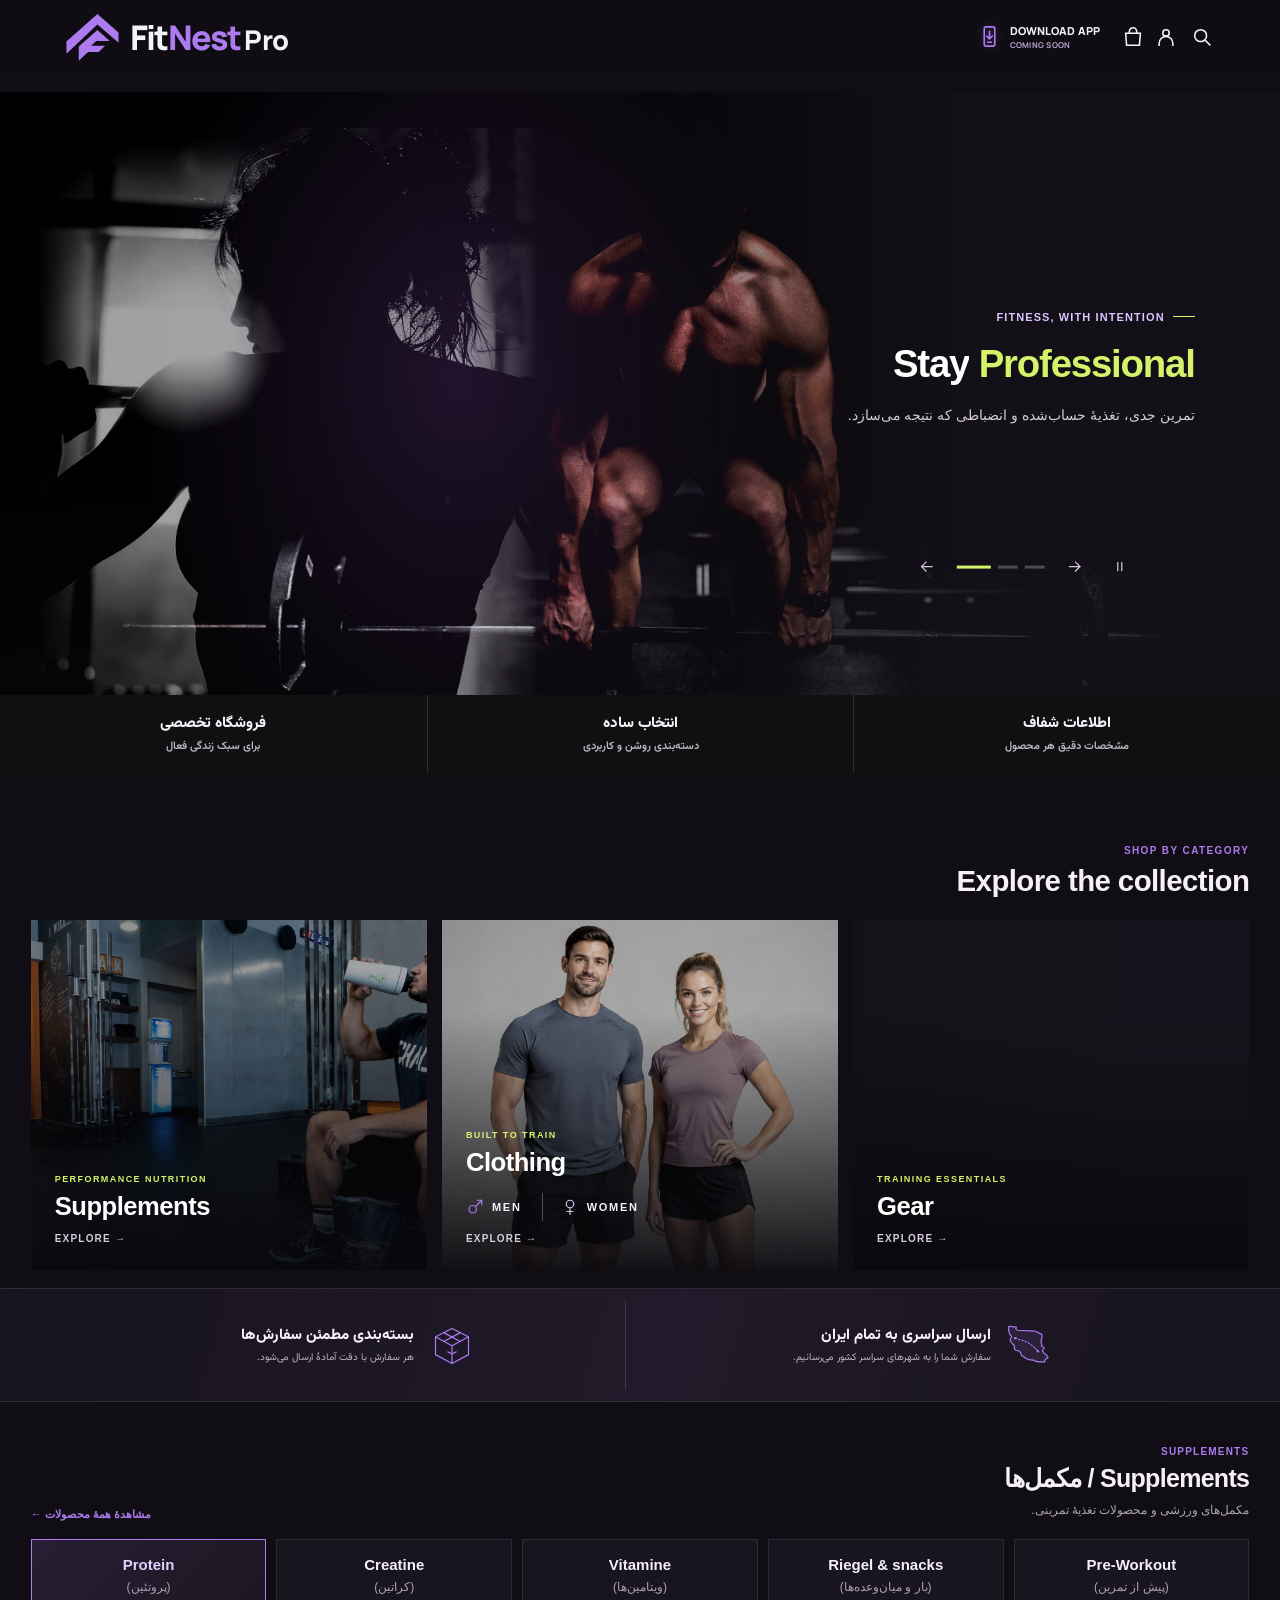
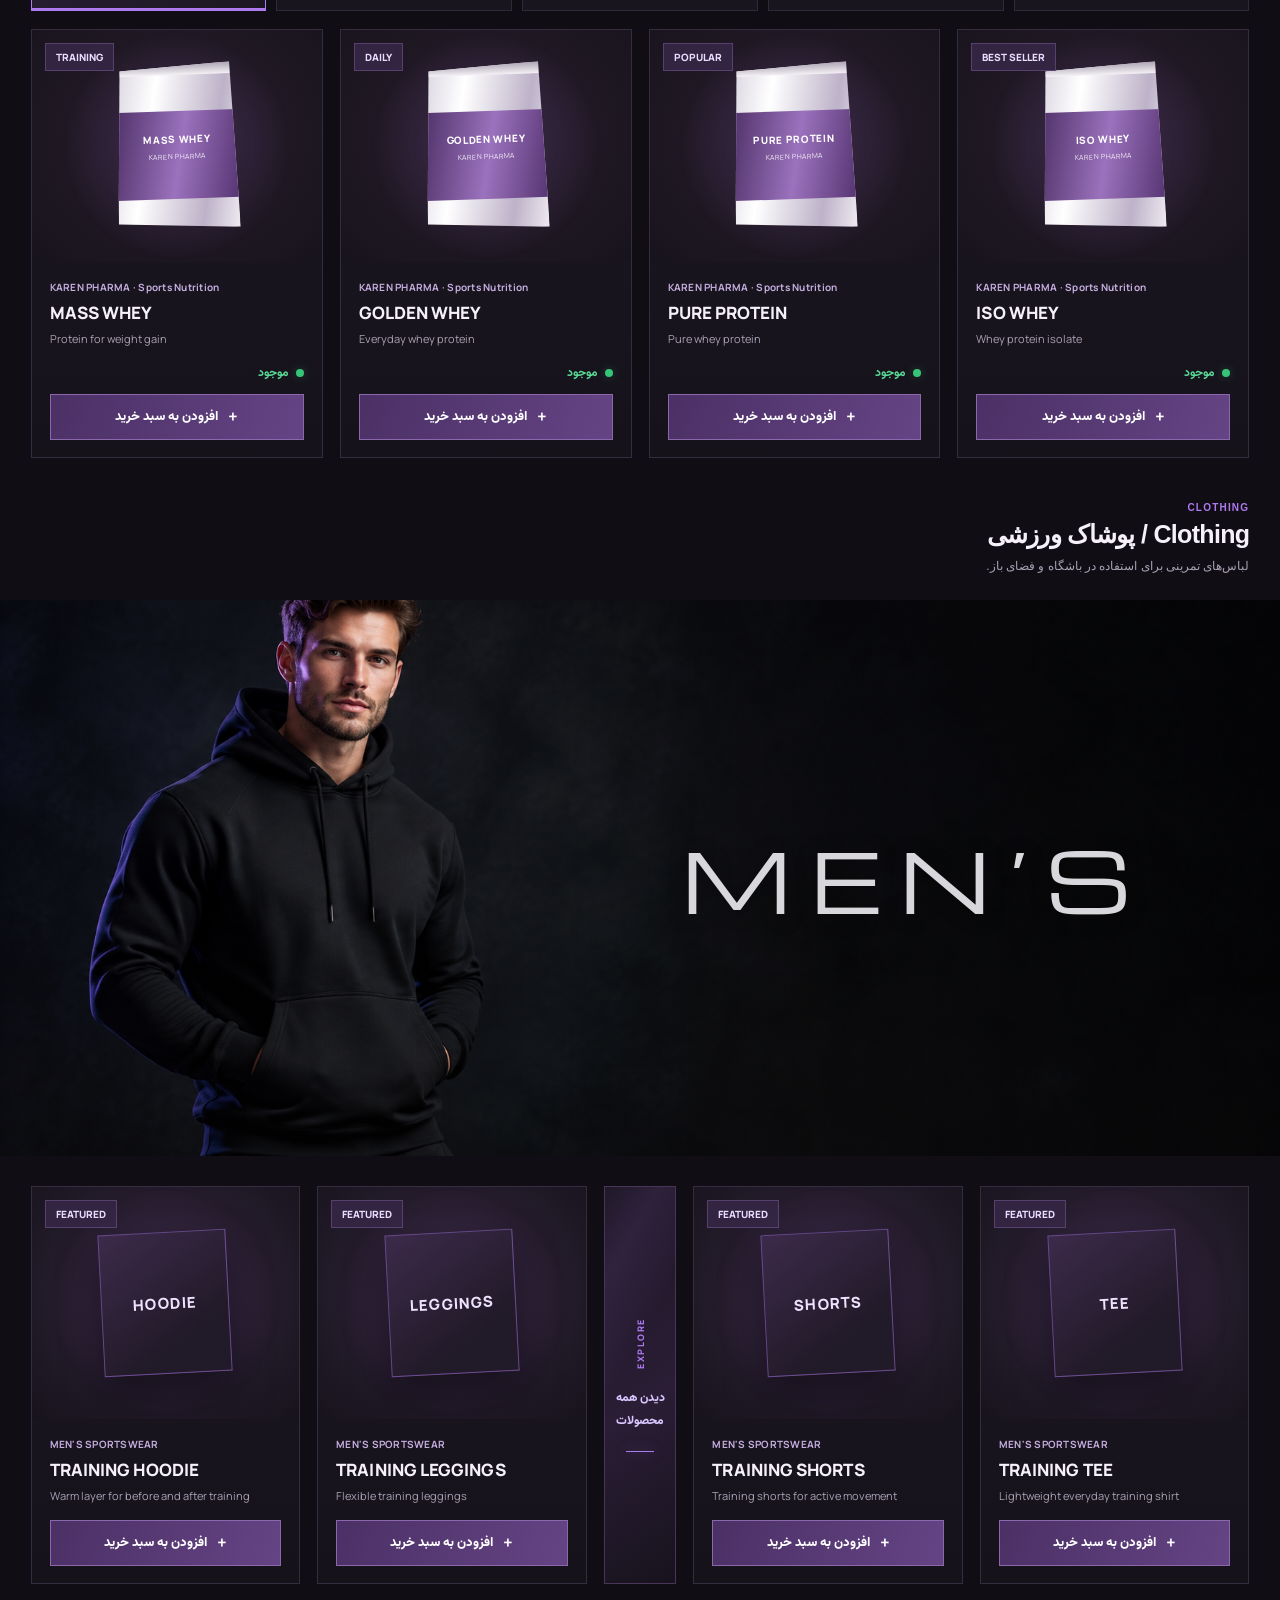
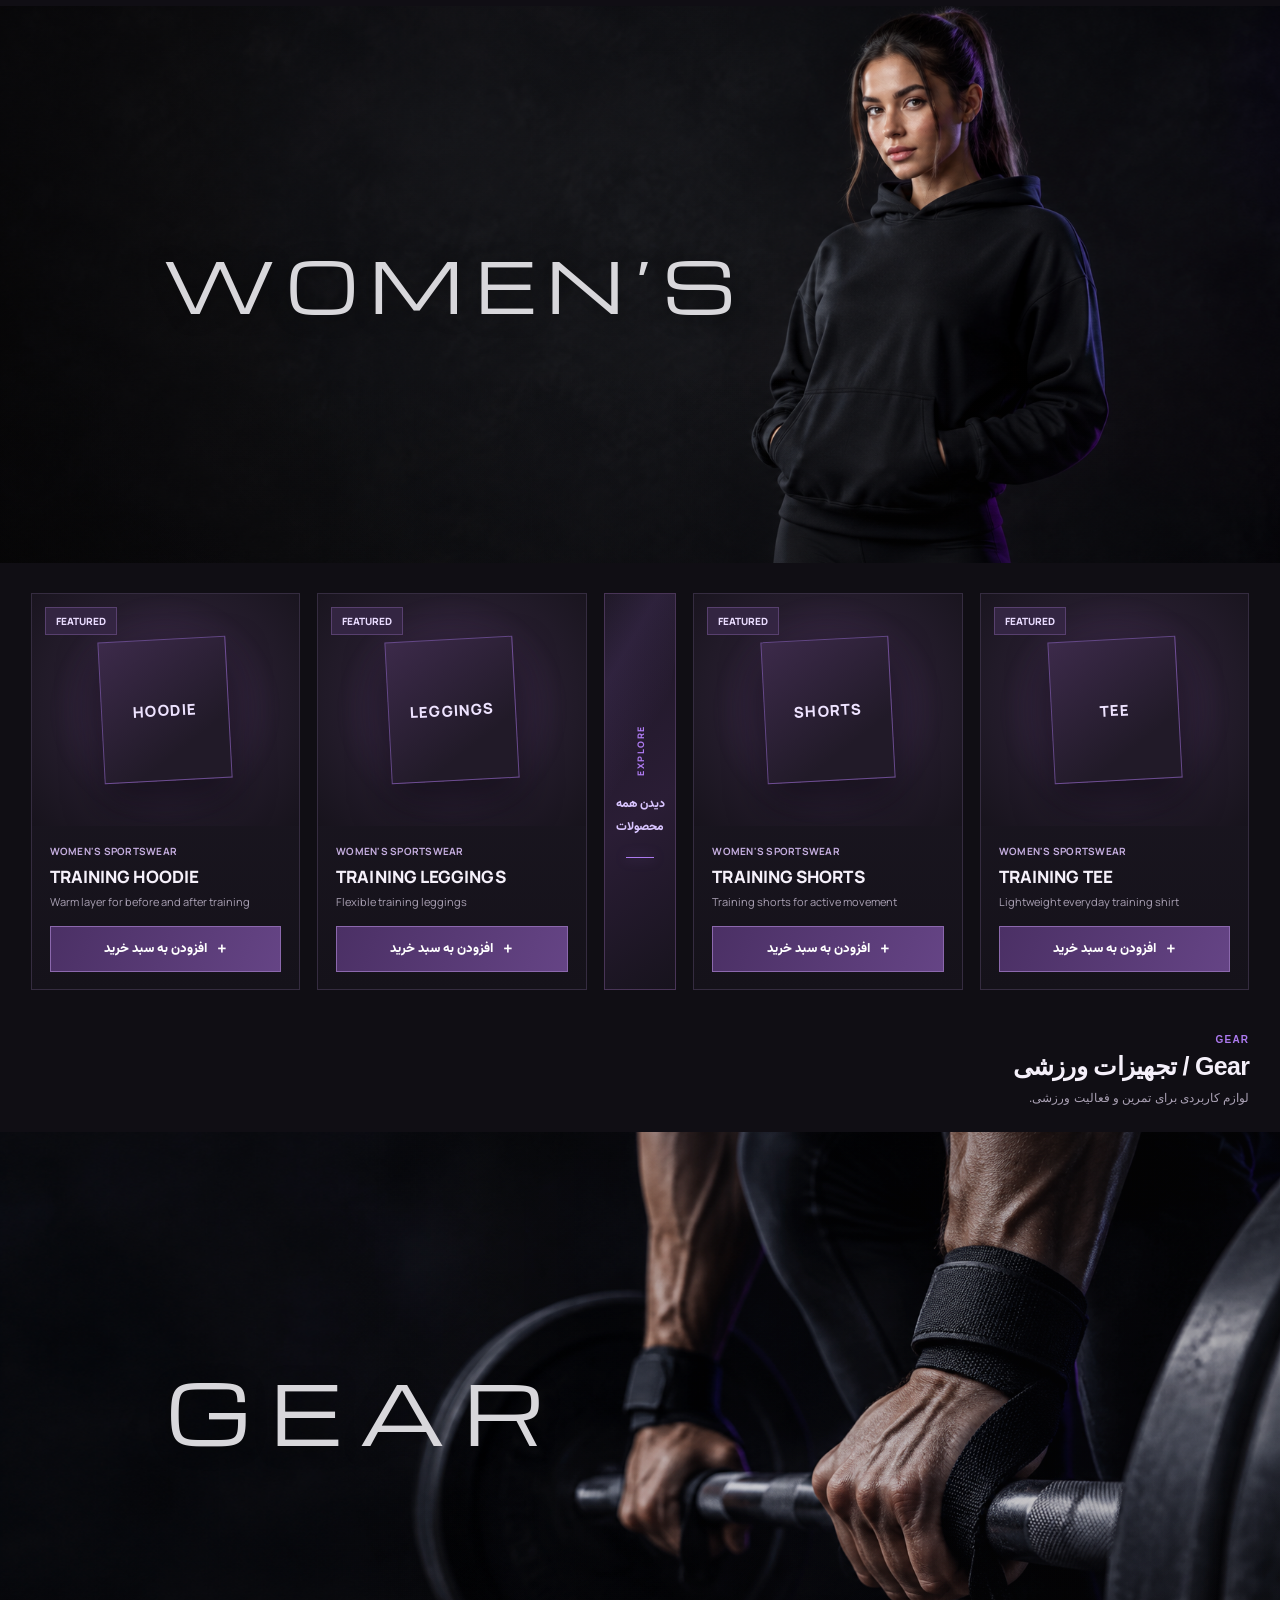
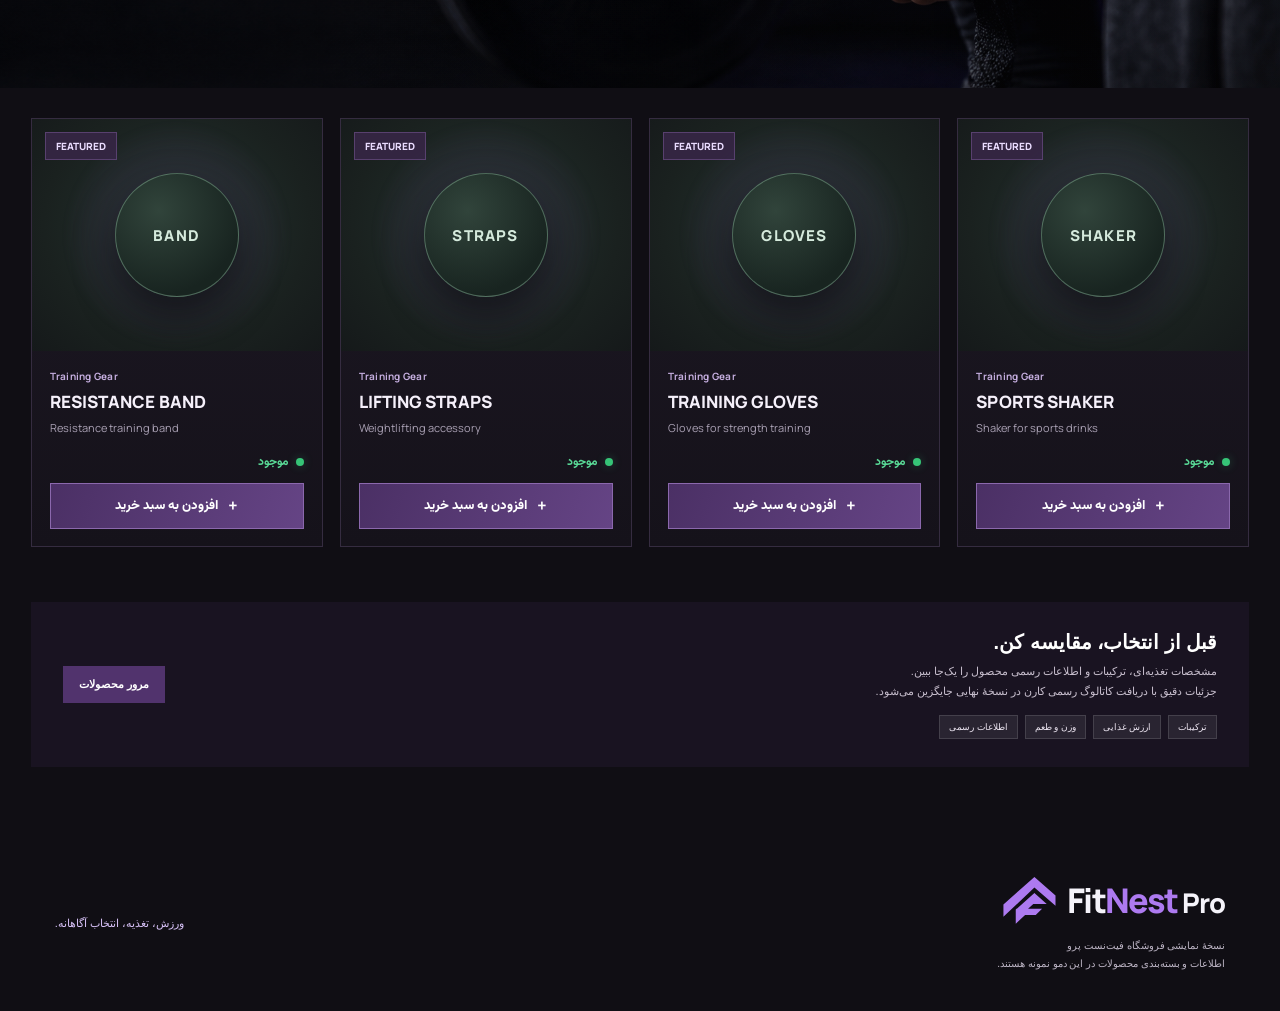
==== commit b1590a09: "Add Django store backend, Persian admin, API integration and deployment guides" ====
--- a/index.html
+++ b/index.html
@@ -1,275 +1,275 @@
-<!doctype html>
-<html lang="fa" dir="rtl">
-<head>
-  <meta charset="utf-8">
-  <meta http-equiv="Content-Security-Policy" content="default-src 'self'; base-uri 'none'; object-src 'none'; frame-src 'none'; form-action 'self'; script-src 'self' https://static.neshan.org; script-src-attr 'none'; style-src 'self' 'unsafe-inline' https://static.neshan.org; img-src 'self' data: blob: https://*.neshan.org; font-src 'self' https://static.neshan.org; connect-src 'self' https://*.neshan.org; worker-src 'self' blob:; media-src 'none'">
-  <meta name="referrer" content="strict-origin-when-cross-origin">
-  <meta name="viewport" content="width=device-width, initial-scale=1">
-  <meta name="theme-color" content="#17121f">
-  <meta name="description" content="FitNestPro — پوشاک ورزشی، تجهیزات تمرین و تغذیهٔ ورزشی">
-  <link rel="icon" type="image/svg+xml" href="assets/fitnestpro-favicon-concept-03.svg">
-  <title>فیت‌نست پرو | دمو فروشگاه مکمل ورزشی</title>
-  <link rel="stylesheet" href="assets/fonts/fonts.css" integrity="sha384-LUPkRAfOogkYccU1TbC7Y/pX1N8X02vb2LsFewPvJcQhAe1JGypBE2D6gPSrjthM">
-  <link rel="stylesheet" href="assets/site.f801195f41.css" integrity="sha384-rumbt0yX0Ti8gnGxbcEpjQ/X+vchaAwOmiYdQcpIkJ4KANg/juF2oYUPsxgyybSm">
-</head>
-<body class="theme-editorial">
-  <header class="site-header">
-    <div class="header-inner">
-      <a class="wordmark" href="#top" aria-label="FitNestPro — صفحهٔ اصلی"><svg class="brand-symbol" xmlns="http://www.w3.org/2000/svg" viewBox="0 0 300 265" aria-hidden="true"><path fill="#ad7af0" d="M13 157 179 9 292 108v55L179 66 13 222Z"/><path fill="#ad7af0" d="m79 184 100-89 66 59h-72l-28 26h75l-34 33h-57l-50 47Z"/></svg><span class="brand-name"><span class="brand-fit">Fit</span><span class="brand-nest">Nest</span><span class="brand-pro">Pro</span></span></a>
-      <div class="header-tools">
-        <div class="app-download-badge" role="img" aria-label="دانلود اپلیکیشن، به‌زودی">
-          <svg viewBox="0 0 24 24" aria-hidden="true"><rect x="6.5" y="2" width="11" height="20" rx="2"></rect><path d="M12 6.5v8m-3-3 3 3 3-3M10 18h4"></path></svg>
-          <span class="app-download-copy"><strong>DOWNLOAD APP</strong><small>COMING SOON</small></span>
-        </div>
-        <button class="cart" type="button" aria-label="سبد خرید"><span class="header-icon" id="bag-icon"></span><span class="cart-indicator" id="cart-indicator" aria-hidden="true"></span></button>
-        <button class="icon-button" id="profile-toggle" type="button" aria-label="حساب کاربری" aria-expanded="false" aria-controls="profile-backdrop"><span class="header-icon" id="profile-icon"></span></button>
-        <div class="search-wrap" id="search-wrap">
-          <input class="search" id="search" type="search" maxlength="120" placeholder="جست‌وجوی محصول" aria-label="جست‌وجوی محصول" aria-controls="search-panel" autocomplete="off">
-          <button class="icon-button" id="search-toggle" type="button" aria-label="بازکردن جست‌وجو" aria-expanded="false" aria-controls="search-panel"><span class="header-icon" id="search-icon"></span></button>
-          <div class="search-panel" id="search-panel" role="region" aria-label="پیشنهادها و نتایج جست‌وجو" hidden></div>
-        </div>
-      </div>
-    </div>
-  </header>
-  <main id="top">
-    <section class="clothing-catalog" id="clothing-catalog" hidden aria-labelledby="catalog-title">
-      <div class="catalog-heading"><small>FITNESTPRO / CLOTHING</small><h1 id="catalog-title">Men’s Clothing</h1><a class="catalog-back" id="catalog-back" href="index.html#clothing">بازگشت به ویترین پوشاک ←</a></div>
-      <div class="catalog-tools"><label for="clothing-type-filter">نوع پوشاک<select id="clothing-type-filter"><option value="all">همهٔ پوشاک</option><option value="TEE">تی‌شرت / T-shirts</option><option value="SHORTS">شلوارک / Shorts</option><option value="LEGGINGS">لگ / Leggings</option><option value="HOODIE">هودی / Hoodies</option></select></label><span class="catalog-count" id="catalog-count" role="status"></span></div>
-      <div class="product-grid" id="catalog-grid"></div>
-    </section>
-    <section class="hero" id="hero" aria-live="polite">
-      <div class="hero-copy">
-        <div class="eyebrow" id="hero-eyebrow">FITNESS, WITH INTENTION</div>
-        <h1 id="hero-title"><span class="hero-glow-word" id="hero-title-first">Stay</span> <em class="hero-glow-word" id="hero-title-second">Professional</em></h1>
-        <p id="hero-description">تمرین جدی، تغذیهٔ حساب‌شده و انضباطی که نتیجه می‌سازد.</p>
-        <div class="hero-controls" aria-label="کنترل اسلایدهای هدر">
-          <button class="hero-arrow" id="hero-prev" type="button" aria-label="اسلاید قبلی"><svg viewBox="0 0 24 24" aria-hidden="true"><path d="M19 12H5m0 0 6-6m-6 6 6 6"/></svg></button>
-          <div class="hero-dots" role="group" aria-label="انتخاب اسلاید">
-            <button class="hero-dot" type="button" data-hero-slide="0" aria-label="اسلاید ۱" aria-current="true"></button>
-            <button class="hero-dot" type="button" data-hero-slide="1" aria-label="اسلاید ۲" aria-current="false"></button>
-            <button class="hero-dot" type="button" data-hero-slide="2" aria-label="اسلاید ۳" aria-current="false"></button>
-          </div>
-          <button class="hero-arrow" id="hero-next" type="button" aria-label="اسلاید بعدی"><svg viewBox="0 0 24 24" aria-hidden="true"><path d="M5 12h14m0 0-6-6m6 6-6 6"/></svg></button>
-          <button class="hero-arrow hero-pause" id="hero-pause" type="button" aria-label="توقف اسلایدشو" aria-pressed="false"><svg viewBox="0 0 24 24" aria-hidden="true"><path d="M9 6v12M15 6v12"/></svg></button>
-        </div>
-      </div>
-      <div class="hero-art" aria-label="تصویر اسلاید ورزشی هدر">
-        <img class="hero-backdrop" id="hero-backdrop" alt="" aria-hidden="true">
-        <img class="hero-runner" src="assets/optimized/slide-1-main-original.f7018c05f7.jpg" alt="بدنساز ورزیده در حال آماده شدن برای ددلیفت در باشگاه" width="5472" height="3648" decoding="async" fetchpriority="high">
-      </div>
-      <img class="hero-silhouette" id="hero-silhouette" src="assets/optimized/slide-1-overlay-original.1bdc2441b8.jpg" alt="شمایل سایه‌وار یک ورزشکار زن در حال اسکوات با هالتر" loading="eager" width="970" height="647" decoding="async">
-    </section>
-    <section class="feature-strip" aria-label="ویژگی‌های فیت‌نست پرو">
-      <div class="feature-item"><span class="feature-copy"><b>فروشگاه تخصصی</b><small>برای سبک زندگی فعال</small></span></div>
-      <div class="feature-item"><span class="feature-copy"><b>انتخاب ساده</b><small>دسته‌بندی روشن و کاربردی</small></span></div>
-      <div class="feature-item"><span class="feature-copy"><b>اطلاعات شفاف</b><small>مشخصات دقیق هر محصول</small></span></div>
-    </section>
-    <section class="category-section" aria-labelledby="category-title">
-      <div class="category-heading" dir="rtl"><div class="overline">SHOP BY CATEGORY</div><h2 id="category-title">Explore the collection</h2></div>
-      <div class="category-grid">
-        <a class="category-card" href="#supplements">
-          <img src="assets/optimized/category-supplements-original.55c1dcee15.avif" width="2000" height="1125" alt="ورزشکار در حال نوشیدن مکمل پروتئینی در باشگاه" loading="lazy" decoding="async" referrerpolicy="no-referrer">
-          <div class="category-card-copy"><small>PERFORMANCE NUTRITION</small><h3>Supplements</h3><span>EXPLORE →</span></div>
-        </a>
-        <div class="category-card category-card--clothing">
-          <img src="assets/optimized/category-clothing-lossless.ff3c804b6a.webp" alt="دو مربی فیتنس با لباس ورزشی ساده و بدون لوگو" loading="lazy" decoding="async" srcset="assets/optimized/category-clothing-lossless.ff3c804b6a.webp 1456w" sizes="(max-width: 700px) 100vw, 33vw" width="1456" height="1088">
-          <div class="category-card-copy"><small>BUILT TO TRAIN</small><h3><a href="#clothing">Clothing</a></h3>
-            <nav class="category-gender-links" aria-label="انتخاب پوشاک بر اساس جنسیت">
-              <a href="#clothing" aria-label="پوشاک مردانه"><svg viewBox="0 0 24 24" aria-hidden="true"><circle cx="9" cy="15" r="5"></circle><path d="m13 11 8-8m-6 0h6v6"></path></svg><strong>MEN</strong></a>
-              <a href="#womens-clothing" aria-label="پوشاک زنانه"><svg viewBox="0 0 24 24" aria-hidden="true"><circle cx="12" cy="8" r="5"></circle><path d="M12 13v9m-4-4h8"></path></svg><strong>WOMEN</strong></a>
-            </nav>
-            <a class="category-card-explore" href="#clothing"><span>EXPLORE →</span></a>
-          </div>
-        </div>
-        <a class="category-card" href="#gear">
-          <img src="assets/optimized/category-gear-original.8f42bcc6d1.jpg" width="4380" height="5475" alt="ورزشکار در حال تمرین قدرتی با دستکش ورزشی" loading="lazy" decoding="async">
-          <div class="category-card-copy"><small>TRAINING ESSENTIALS</small><h3>Gear</h3><span>EXPLORE →</span></div>
-        </a>
-      </div>
-    </section>
-    <section class="shipping-banner" aria-label="ارسال سراسری به ایران">
-      <div class="shipping-item">
-        <span class="shipping-icon" aria-hidden="true"><svg viewBox="0 0 64 64"><path d="M3 5 2 6.1 2.2 7.2 2.4 8.4 2.8 9.5 2 10.6 3 11.7 3 12.8 3.3 14 3.7 15.1 3.9 16.2 4.6 17.3 5.6 18.4 6.5 19.6 6.8 20.7 5.9 21.8 5.2 22.9 4.6 24 4.5 25.2 4.9 26.3 5.9 27.4 6.4 28.5 7.5 29.6 8.6 30.8 10.1 31.9 10.6 33 11 34.1 10.5 35.2 10.5 36.4 11.4 37.5 11.7 38.6 12.4 39.7 18.1 40.8 18.9 42 19.5 43.1 20.1 44.2 20.6 45.3 20.9 46.4 21.4 47.6 24 48.7 25.5 49.8 26.6 50.9 28.4 52 31.8 53.2 40.3 54.3 40.8 55.4 46.2 56.5 54.9 56.5 55 55.4 55.2 54.3 55.5 53.2 57 52 59.5 50.9 59.7 49.8 58.1 48.7 57.9 47.6 57.8 46.4 55.9 45.3 54 44.2 53.2 43.1 52.6 42 51.6 40.8 51.8 39.7 52.6 38.6 53.4 37.5 54 36.4 53.6 35.2 50.6 34.1 50.6 33 50.6 31.9 50.3 30.8 49.8 29.6 49.7 28.5 50.4 27.4 49.4 26.3 49.2 25.2 50 24 50.6 22.9 50.8 21.8 50.9 20.7 50.9 19.6 50.7 18.4 50.6 17.3 50.5 16.2 47.4 15.1 45.2 14 43.1 12.8 39.4 11.7 15.1 10.6 13.9 9.5 12.8 8.4 13.3 7.2 13.5 6.1 4 5Z" fill="#4167ff16"/><path d="M12 22c7 3 13 3 19 7s10 7 14 12" stroke-dasharray="2 3"/><circle cx="12" cy="22" r="1.8" fill="currentColor" stroke="none"/><circle cx="45" cy="41" r="1.8" fill="var(--lime)" stroke="none"/></svg></span>
-        <span class="shipping-copy"><b>ارسال سراسری به تمام ایران</b><small>سفارش شما را به شهرهای سراسر کشور می‌رسانیم.</small></span>
-      </div>
-      <div class="shipping-item">
-        <span class="shipping-icon" aria-hidden="true"><svg viewBox="0 0 64 64"><path d="m8 20 24-12 24 12-24 13L8 20Z"/><path d="M8 20v26l24 13 24-13V20M32 33v26M20 14l24 13M44 14 20 27"/><path d="m26 42 6 3 6-3"/></svg></span>
-        <span class="shipping-copy"><b>بسته‌بندی مطمئن سفارش‌ها</b><small>هر سفارش با دقت آمادهٔ ارسال می‌شود.</small></span>
-      </div>
-    </section>
-    <section class="product-section" id="supplements" aria-labelledby="supplements-title">
-      <div class="section-head"><div><div class="overline">SUPPLEMENTS</div><h2 id="supplements-title">Supplements / مکمل‌ها</h2><p>مکمل‌های ورزشی و محصولات تغذیهٔ تمرینی.</p></div><button class="all-link" type="button" data-show-all="supplements">مشاهدهٔ همهٔ محصولات ←</button></div>
-      <div class="supplement-categories" role="group" aria-label="دسته‌بندی مکمل‌ها">
-        <button class="supplement-category" type="button" data-supplement-category="protein" aria-pressed="true"><b>Protein</b><small>(پروتئین)</small></button>
-        <button class="supplement-category" type="button" data-supplement-category="creatine" aria-pressed="false"><b>Creatine</b><small>(کراتین)</small></button>
-        <button class="supplement-category" type="button" data-supplement-category="vitamine" aria-pressed="false"><b>Vitamine</b><small>(ویتامین‌ها)</small></button>
-        <button class="supplement-category" type="button" data-supplement-category="bars" aria-pressed="false"><b>Riegel &amp; snacks</b><small>(بار و میان‌وعده‌ها)</small></button>
-        <button class="supplement-category" type="button" data-supplement-category="pre-workout" aria-pressed="false"><b>Pre-Workout</b><small>(پیش از تمرین)</small></button>
-      </div>
-      <div class="product-grid" id="supplements-grid" aria-live="polite"></div>
-    </section>
-    <section class="product-section" id="clothing" aria-labelledby="clothing-title">
-      <div class="section-head"><div><div class="overline">CLOTHING</div><h2 id="clothing-title">Clothing / پوشاک ورزشی</h2><p>لباس‌های تمرینی برای استفاده در باشگاه و فضای باز.</p></div></div>
-      <div class="clothing-gender-banner" id="mens-clothing" role="img" aria-label="بنر پوشاک ورزشی مردانه">
-        <img src="assets/optimized/banner-men-lossless.73c3609a37.webp" alt="مدل مرد با هودی ورزشی مشکی در پس‌زمینهٔ تیره" srcset="assets/optimized/banner-men-lossless.73c3609a37.webp 1776w" sizes="100vw" width="1776" height="896" decoding="async" loading="lazy">
-        <span class="clothing-gender-banner__title" aria-hidden="true">MEN’S</span>
-      </div>
-      <div class="product-grid" id="clothing-grid" aria-live="polite"></div>
-      <div class="clothing-gender-banner clothing-gender-banner--womens" id="womens-clothing" role="img" aria-label="بنر پوشاک ورزشی زنانه">
-        <img src="assets/optimized/banner-women-lossless.f1aac725e3.webp" alt="مدل زن با هودی ورزشی مشکی در پس‌زمینهٔ تیره" srcset="assets/optimized/banner-women-lossless.f1aac725e3.webp 1776w" sizes="100vw" width="1776" height="896" decoding="async" loading="lazy">
-        <span class="clothing-gender-banner__title" aria-hidden="true">WOMEN’S</span>
-      </div>
-      <div class="product-grid" id="womens-clothing-grid" aria-live="polite"></div>
-    </section>
-    <section class="product-section" id="gear" aria-labelledby="gear-title">
-      <div class="section-head"><div><div class="overline">GEAR</div><h2 id="gear-title">Gear / تجهیزات ورزشی</h2><p>لوازم کاربردی برای تمرین و فعالیت ورزشی.</p></div></div>
-      <div class="clothing-gender-banner clothing-gender-banner--gear" role="img" aria-label="بنر تجهیزات ورزشی و بند لیفت">
-        <img src="assets/optimized/banner-gear-lossless.7896451735.webp" alt="نمای نزدیک از دست ورزشکار با بند لیفت هنگام گرفتن هالتر" srcset="assets/optimized/banner-gear-lossless.7896451735.webp 1776w" sizes="100vw" width="1776" height="896" decoding="async" loading="lazy">
-        <span class="clothing-gender-banner__title" aria-hidden="true">GEAR</span>
-      </div>
-      <div class="product-grid" id="gear-grid" aria-live="polite"></div>
-    </section>
-    <section class="compare-band" id="compare">
-      <div><h2 id="compare-title">قبل از انتخاب، مقایسه کن.</h2><p id="compare-copy">مشخصات تغذیه‌ای، ترکیبات و اطلاعات رسمی محصول را یک‌جا ببین.<br>جزئیات دقیق با دریافت کاتالوگ رسمی کارن در نسخهٔ نهایی جایگزین می‌شود.</p><div class="compare-chips"><span>ترکیبات</span><span>ارزش غذایی</span><span>وزن و طعم</span><span>اطلاعات رسمی</span></div></div>
-      <a class="compare-link" href="#supplements">مرور محصولات</a>
-    </section>
-  </main>
-  <footer class="site-footer"><div class="footer-inner"><div><a class="wordmark" href="#top" aria-label="FitNestPro — صفحهٔ اصلی"><svg class="brand-symbol" xmlns="http://www.w3.org/2000/svg" viewBox="0 0 300 265" aria-hidden="true"><path fill="#ad7af0" d="M13 157 179 9 292 108v55L179 66 13 222Z"/><path fill="#ad7af0" d="m79 184 100-89 66 59h-72l-28 26h75l-34 33h-57l-50 47Z"/></svg><span class="brand-name"><span class="brand-fit">Fit</span><span class="brand-nest">Nest</span><span class="brand-pro">Pro</span></span></a><p>نسخهٔ نمایشی فروشگاه فیت‌نست پرو<br>اطلاعات و بسته‌بندی محصولات در این دمو نمونه هستند.</p></div><div class="footer-tag">ورزش، تغذیه، انتخاب آگاهانه.</div></div></footer>
-  <div class="toast" id="toast" role="status" aria-live="polite">Added to cart</div>
-  <div class="cart-backdrop" id="cart-backdrop" aria-hidden="true">
-    <section class="cart-drawer" role="dialog" aria-modal="true" aria-labelledby="cart-title" dir="rtl">
-      <header class="cart-head"><div><p class="profile-member-kicker">FITNESTPRO CHECKOUT</p><h2 id="cart-title">سبد خرید</h2></div><button class="cart-close" id="cart-close" type="button" aria-label="بستن سبد خرید">×</button></header>
-      <div class="cart-status" id="cart-status" role="status" aria-live="polite"></div>
-      <div class="cart-items" id="cart-items"></div>
-      <footer class="cart-footer"><div class="cart-code-row" id="cart-code-row" hidden><span>کد سفارش در انتظار پرداخت</span><strong id="cart-code" dir="ltr"></strong></div><div class="cart-footer-summary"><span>تعداد کالا</span><strong id="cart-count-label">۰</strong></div><div class="cart-total-box"><div class="cart-total-label"><span>مبلغ کل سبد</span><small class="cart-total-note">قیمت‌های نمونه</small></div><strong class="cart-total-value" id="cart-total">۰ تومان</strong></div><button class="add-button cart-continue" id="cart-continue" type="button"><span lang="fa">ادامهٔ خرید</span></button><button class="cart-checkout" id="cart-checkout" type="button" disabled>صندوق</button></footer>
-    </section>
-  </div>
-  <div class="profile-backdrop" id="profile-backdrop" aria-hidden="true">
-    <section class="profile-drawer" role="dialog" aria-modal="true" aria-labelledby="profile-title" dir="rtl">
-      <header class="cart-head"><div><p class="profile-member-kicker">FITNESTPRO MEMBER</p><h2 id="profile-title">حساب کاربری</h2></div><button class="cart-close" id="profile-close" type="button" aria-label="بستن حساب کاربری">×</button></header>
-      <p class="profile-note" id="profile-status" role="status" tabindex="-1" aria-live="polite">برای ورود، شمارهٔ موبایل خود را تأیید کنید.</p>
-      <div class="profile-welcome" id="profile-welcome"><div class="profile-avatar" aria-hidden="true"><svg viewBox="0 0 24 24"><circle cx="12" cy="7.5" r="3.5"></circle><path d="M4.5 21v-2a7.5 7.5 0 0 1 15 0v2"></path></svg></div><h3>به <bdi class="brand-inline" dir="ltr" aria-label="FitNestPro"><span class="brand-fit">Fit</span><span class="brand-nest">Nest</span><span class="brand-pro">Pro</span></bdi> خوش آمدید</h3><p>برای دیدن حساب و سفارش‌ها وارد شوید یا حساب بسازید.</p><div class="profile-actions"><button class="profile-action" type="button" data-profile-action="ورود">ورود</button><button class="profile-action profile-action--secondary" type="button" data-profile-action="ثبت‌نام">ساخت حساب</button></div><div class="profile-socials" aria-label="شبکه‌های اجتماعی"><button class="profile-social-icon profile-social-icon--instagram" type="button" data-social="instagram" aria-label="Instagram" title="Instagram"><svg viewBox="0 0 24 24" aria-hidden="true"><rect x="2.5" y="2.5" width="19" height="19" rx="5"></rect><circle cx="12" cy="12" r="4.1"></circle><circle cx="17.7" cy="6.5" r=".7" fill="currentColor" stroke="none"></circle></svg></button><button class="profile-social-icon profile-social-icon--whatsapp" type="button" data-social="whatsapp" aria-label="WhatsApp" title="WhatsApp"><svg viewBox="0 0 24 24" aria-hidden="true"><path d="M20.3 11.4a8.3 8.3 0 0 1-12 7.4L3 20l1.4-5.1a8.3 8.3 0 1 1 15.9-3.5Z"></path><path d="M8.4 8.3c-.3.3-.5.7-.4 1.2.3 2 2.8 4.7 5.1 5.3.6.2 1.1.1 1.5-.2l1.2-1.2-2-1-1 1c-1.2-.5-2.1-1.5-2.6-2.6l1-1-1-2-1.8.5Z"></path></svg></button></div></div>
-      <form class="profile-register" id="profile-register" method="post" hidden>
-        <h3>ورود یا ساخت حساب</h3>
-        <p id="profile-auth-note" class="otp-note">با تأیید شمارهٔ موبایل وارد شوید؛ اگر حساب ندارید، حساب شما ساخته می‌شود.</p>
-        <label id="auth-mobile-label" for="auth-mobile">شمارهٔ موبایل</label>
-        <input id="auth-mobile" name="mobile" type="tel" autocomplete="tel-national" inputmode="tel" maxlength="16" required placeholder="09123456789" dir="ltr">
-        <div id="otp-code-step" hidden>
-          <div class="otp-recipient"><span id="otp-recipient-text"></span><button type="button" id="otp-edit-mobile">ویرایش شماره</button></div>
-          <label for="auth-code">کد تأیید ۴ رقمی</label>
-          <input id="auth-code" class="otp-code" name="code" type="text" inputmode="numeric" autocomplete="one-time-code" maxlength="4" pattern="[0-9]{4}" placeholder="— — — —" dir="ltr" disabled aria-describedby="otp-expiry">
-          <p id="otp-expiry" class="otp-note">کد تا ۳ دقیقه اعتبار دارد.</p>
-          <button type="button" id="otp-resend" class="otp-resend" disabled>ارسال مجدد کد</button>
-        </div>
-        <div class="profile-register-actions"><button class="profile-register-submit" id="auth-submit" type="submit">دریافت کد تأیید</button><button class="profile-register-back" id="profile-register-back" type="button">بازگشت</button></div>
-      </form>
-      <div class="profile-success" id="profile-success" role="status" hidden><h3 id="profile-success-title">حساب ساخته شد</h3><p>شمارهٔ موبایل شما تأیید شد.</p></div>
-      <nav class="profile-links" aria-label="گزینه‌های حساب کاربری" hidden>
-        <button class="profile-link profile-link--member" type="button" data-profile-action="حساب کاربری" hidden><span>اطلاعات حساب</span><span aria-hidden="true">←</span></button>
-        <button class="profile-link profile-link--member" type="button" data-profile-action="سفارش‌های من" hidden><span>سفارش‌های من</span><span aria-hidden="true">←</span></button>
-        <button class="profile-link profile-link--logout profile-link--member" id="profile-logout" type="button" data-profile-action="خروج از حساب کاربری" hidden><span class="profile-link-label"><svg viewBox="0 0 24 24" aria-hidden="true"><path d="M10 17l5-5-5-5M15 12H3"></path><path d="M12 3h7a2 2 0 0 1 2 2v14a2 2 0 0 1-2 2h-7"></path></svg><span>خروج از حساب کاربری</span></span><span aria-hidden="true">←</span></button>
-      </nav>
-      <section class="account-view" id="account-view" hidden>
-        <div class="account-view-head"><div><h3>اطلاعات حساب</h3><p>اطلاعات تماس و نشانی تحویل سفارش‌ها را ثبت و ویرایش کن.</p></div><button class="account-back" id="account-back" type="button">بازگشت به حساب</button></div>
-        <div class="account-tabs" id="account-tabs" role="tablist" aria-label="بخش‌های حساب کاربری"><button class="account-tab" type="button" role="tab" id="account-tab-addresses-button" data-account-tab="addresses" aria-controls="account-tab-addresses" aria-selected="true">اطلاعات و آدرس‌ها</button><button class="account-tab" type="button" role="tab" id="account-tab-orders-button" data-account-tab="orders" aria-controls="account-tab-orders" aria-selected="false">سفارش‌های من</button><button class="account-tab" type="button" role="tab" id="account-tab-reviews-button" data-account-tab="reviews" aria-controls="account-tab-reviews" aria-selected="false">امتیاز و دیدگاه‌ها</button></div>
-        <div class="account-panel" id="account-tab-addresses" role="tabpanel" aria-labelledby="account-tab-addresses-button">
-        <form class="account-form account-form--contact" id="account-form" method="post"><section class="account-card"><h4>اطلاعات تماس</h4><div class="account-fields"><label>نام و نام خانوادگی<input id="account-name" name="name" autocomplete="name" required></label><label>شماره موبایل<input id="account-mobile" name="mobile" type="tel" autocomplete="tel" inputmode="tel" required pattern="(\+98|0)?9[0-9]{9}" placeholder="09123456789" dir="ltr"></label></div><div class="account-form-footer"><small id="account-contact-status">اطلاعات تماس در همین مرورگر ذخیره می‌شود.</small><button class="account-save" type="submit">ذخیرهٔ اطلاعات تماس</button></div></section></form>
-        <section class="account-card account-address-book" id="address-book"><div class="account-address-book-head"><h4>آدرس‌های من</h4><button class="account-new-address" id="add-address" type="button" aria-controls="address-form" aria-expanded="false">＋ افزودن آدرس</button></div><div class="address-saved-list" id="address-saved-list" aria-live="polite"></div><p class="account-address-feedback" id="address-book-status" role="status" aria-live="polite"></p></section>
-        <form class="account-form" id="address-form" method="post" hidden>
-          <section class="account-card account-card--address"><h4 id="address-form-title">افزودن آدرس جدید</h4><div class="account-fields"><label>استان<input id="address-province" name="province" autocomplete="address-level1" required placeholder="از روی نقشه انتخاب می‌شود"></label><label>شهر<input id="address-city" name="city" autocomplete="address-level2" required placeholder="از روی نقشه انتخاب می‌شود"></label><label class="span-2">نشانی کامل<input id="address-line" name="street" autocomplete="street-address" required placeholder="پس از انتخاب موقعیت تکمیل می‌شود"></label></div><div class="account-map-row"><p>استان، شهر یا نشانی را داخل پنجرهٔ نقشه جست‌وجو کن؛ بعد محل دقیق را با پین مشخص کن.</p><button class="account-map-button" id="open-address-map" type="button">⌖ انتخاب از روی نقشه</button></div><p class="account-map-status" id="account-map-status" aria-live="polite">هنوز موقعیتی روی نقشه انتخاب نشده است.</p></section>
-          <section class="account-card account-card--address"><h4>اطلاعات تکمیلی نشانی</h4><div class="account-fields"><label>شماره پلاک<input id="address-plate" name="plate" autocomplete="address-line2" required placeholder="مثلاً ۱۲"></label><label>واحد<input id="address-unit" name="unit" placeholder="اختیاری"></label><label>کد پستی<input id="address-postal" name="postal" inputmode="numeric" autocomplete="postal-code" required pattern="[0-9۰-۹]{10}" placeholder="۱۰ رقم"></label></div></section>
-          <div class="address-form-actions"><button class="address-cancel" id="address-form-cancel" type="button">انصراف</button><button class="account-save" type="submit">ذخیرهٔ آدرس</button></div>
-        </form>
-        </div>
-        <section class="account-panel" id="account-tab-orders" role="tabpanel" aria-labelledby="account-tab-orders-button" hidden><div class="account-history" id="account-order-history" aria-live="polite"></div></section>
-        <section class="account-panel" id="account-tab-reviews" role="tabpanel" aria-labelledby="account-tab-reviews-button" hidden><div class="account-reviews" id="account-review-list"></div></section>
-        <section class="account-card checkout-review" id="checkout-review" aria-labelledby="checkout-review-title" hidden>
-          <h4 id="checkout-review-title">بازبینی سفارش</h4>
-          <div class="checkout-address" id="checkout-address-summary" aria-live="polite"></div>
-          <div class="checkout-lines" id="checkout-lines"></div>
-          <div class="checkout-line"><span>کد سفارش در انتظار پرداخت</span><strong id="checkout-cart-code" lang="en" dir="ltr"></strong></div>
-          <div class="checkout-line"><span>تعداد کالا</span><strong id="checkout-count"></strong></div>
-          <div class="checkout-line"><span>جمع محصولات</span><strong id="checkout-total"></strong></div>
-          <div class="checkout-line"><span>روش ارسال</span><div class="checkout-shipping-method"><strong>تیپاکس</strong><small lang="en">Tipax</small></div></div>
-          <div class="checkout-line"><span>هزینهٔ ارسال</span><span>هنوز تعیین نشده</span></div>
-          <p class="account-address-feedback">مبالغ فعلی نمونه هستند. هزینهٔ ارسال پیش از فعال‌شدن پرداخت تعیین می‌شود.</p>
-          <label class="checkout-check"><input id="checkout-confirm" type="checkbox"><span>آدرس تحویل، محصولات، تعداد و مبالغ سفارش را بررسی و تأیید می‌کنم.</span></label>
-          <div class="checkout-actions"><button class="account-save" id="checkout-finalize" type="button" disabled>تأیید نهایی سفارش</button><button class="cart-checkout" type="button" disabled aria-describedby="checkout-payment-note">پرداخت آنلاین</button></div>
-          <p class="checkout-status" id="checkout-status" role="status" aria-live="polite"></p>
-          <p class="account-address-feedback" id="checkout-payment-note">پرداخت آنلاین پس از اتصال درگاه فعال می‌شود.</p>
-          <button class="checkout-preview" id="checkout-success-preview" type="button">پیش‌نمایش پیام پس از پرداخت ←</button>
-        </section>
-      </section>
-    </section>
-  </div>
-  <div class="map-picker-backdrop" id="map-picker-backdrop" aria-hidden="true"><section class="map-picker" role="dialog" aria-modal="true" aria-labelledby="map-picker-title" dir="rtl"><header class="map-picker-head"><div><h3 id="map-picker-title">انتخاب موقعیت تحویل</h3><p id="map-picker-place">استان، شهر یا نشانی را جست‌وجو کن.</p></div><button class="map-picker-close" id="map-picker-close" type="button" aria-label="بستن نقشه">×</button></header><div class="map-picker-map"><div id="address-map" role="application" aria-label="نقشهٔ انتخاب موقعیت"></div><div class="map-search-shell"><form class="map-search-form" id="map-search-form"><input id="map-search-input" type="search" maxlength="200" autocomplete="off" placeholder="جست‌وجوی استان و شهر..." aria-label="جست‌وجوی استان، شهر یا نشانی"><button class="map-search-submit" type="submit" aria-label="جست‌وجو">⌕</button></form><div class="map-search-results" id="map-search-results" role="listbox" aria-label="نتایج جست‌وجوی نقشه" hidden></div></div></div><p class="map-picker-hint">از فهرست نتیجه‌ای را انتخاب کن، سپس در صورت نیاز پین را روی نقطهٔ دقیق جابه‌جا کن.</p><footer class="map-picker-footer"><span class="map-picker-coords" id="map-picker-coords">برای انتخاب، روی نقشه کلیک کن</span><button class="map-picker-confirm" id="map-picker-confirm" type="button">ثبت موقعیت مکانی</button></footer><div class="neshan-key-setup" id="neshan-key-setup"><p>کلید «نقشه وب» برای نمایش نقشه و کلید «سرویس‌ها» برای جست‌وجو و تکمیل نشانی لازم است. هر دو را از <a href="https://platform.neshan.org/" target="_blank" rel="noreferrer">پنل نشان</a> بگیر و دامنهٔ سایت را مجاز کن.</p><input id="neshan-map-key" type="password" autocomplete="off" placeholder="کلید نقشه وب" aria-label="کلید نقشه وب نشان"><input id="neshan-service-key" type="password" autocomplete="off" placeholder="کلید سرویس‌ها" aria-label="کلید سرویس‌های نشان"><button id="save-neshan-key" type="button">اتصال به نقشه</button></div></section></div>
-  <div class="product-modal-backdrop" id="product-modal-backdrop" aria-hidden="true">
-    <section class="product-modal" role="dialog" aria-modal="true" aria-labelledby="product-modal-title">
-      <button class="product-modal-close" id="product-modal-close" type="button" aria-label="بستن جزئیات محصول">×</button>
-      <div class="product-modal-gallery">
-        <div class="product-modal-media" id="product-modal-media" aria-label="تصویر محصول"></div>
-        <div class="product-modal-thumbnails" id="product-modal-thumbnails" aria-label="نماهای محصول"></div>
-      </div>
-      <div class="product-modal-details">
-        <p class="product-modal-kicker" id="product-modal-kicker">اطلاعات محصول</p>
-        <h2 class="product-modal-title" id="product-modal-title">Product name</h2>
-        <p class="product-modal-status" id="product-modal-status" lang="fa">موجود</p>
-        <p class="product-modal-description" id="product-modal-description">توضیحات کامل این محصول در مرحلهٔ بعد اضافه می‌شود.</p>
-        <div class="nutrition-panel" id="product-nutrition-panel">
-          <h3>ارزش غذایی</h3>
-          <ul class="nutrition-list">
-            <li><span>انرژی</span><b>— کیلوکالری</b></li>
-            <li><span>پروتئین</span><b>— گرم</b></li>
-            <li><span>کربوهیدرات</span><b>— گرم</b></li>
-            <li><span>قند</span><b>— گرم</b></li>
-            <li><span>چربی</span><b>— گرم</b></li>
-            <li><span>اندازهٔ هر وعده</span><b>—</b></li>
-          </ul>
-        </div>
-        <section class="clothing-info" id="clothing-info" aria-label="اطلاعات پوشاک" hidden>
-          <p id="clothing-demo-note">اطلاعات و نماهای این بخش نمونه‌اند؛ عکس و اندازهٔ واقعی هر محصول بعداً جایگزین می‌شود.</p>
-          <div class="clothing-options"><label>رنگ<select id="clothing-color"></select></label><label>سایز<select id="clothing-size"></select></label></div>
-          <p id="clothing-stock" role="status"></p>
-          <h3>راهنمای اندازه</h3><table><thead><tr><th>سایز</th><th>عرض لباس</th><th>قد لباس</th></tr></thead><tbody id="clothing-size-rows"></tbody></table>
-          <p>برای اندازه‌گیری، لباس مشابه را صاف روی سطح بگذار؛ عرض را از زیر بغل تا زیر بغل و قد را از سرشانه تا پایین لباس اندازه بگیر.</p>
-          <h3>مشخصات و نگهداری</h3><ul id="clothing-specs"></ul>
-          <h3>ارسال و تعویض</h3><p>ارسال با تیپاکس در مرحلهٔ بازبینی سفارش مشخص می‌شود. شرایط و مهلت تعویض سایز پس از تعیین سیاست فروشگاه ثبت می‌شود.</p>
-          <h3>محصولات پیشنهادی</h3><div class="clothing-recommendations" id="clothing-recommendations"></div>
-        </section>
-        <div class="product-modal-bottom">
-          <div class="quantity-control" aria-label="تعداد"><button id="product-quantity-minus" type="button" aria-label="کم کردن تعداد">−</button><output id="product-quantity">1</output><button id="product-quantity-plus" type="button" aria-label="زیاد کردن تعداد">+</button></div>
-          <button class="add-button product-modal-add" id="product-modal-add" type="button"><b aria-hidden="true">+</b><span lang="fa">افزودن به سبد خرید</span></button>
-        </div>
-      </div>
-    </section>
-  </div>
-  <div class="purchase-success-backdrop" id="purchase-success-backdrop" aria-hidden="true">
-    <section class="purchase-success" role="dialog" aria-modal="true" aria-labelledby="purchase-success-title" aria-describedby="purchase-success-message">
-      <button class="purchase-success-close" id="purchase-success-close" type="button" aria-label="بستن پیام تشکر">×</button>
-      <div class="purchase-success-brand brand-lockup" aria-label="FitNestPro"><svg class="brand-symbol" xmlns="http://www.w3.org/2000/svg" viewBox="0 0 300 265" aria-hidden="true"><path fill="#ad7af0" d="M13 157 179 9 292 108v55L179 66 13 222Z"/><path fill="#ad7af0" d="m79 184 100-89 66 59h-72l-28 26h75l-34 33h-57l-50 47Z"/></svg><span class="brand-name"><span class="brand-fit">Fit</span><span class="brand-nest">Nest</span><span class="brand-pro">Pro</span></span></div>
-      <div class="purchase-success-mark" aria-hidden="true">✓</div>
-      <p class="purchase-success-kicker">THANK YOU FOR SHOPPING WITH US</p>
-      <h2 id="purchase-success-title">از خرید شما سپاسگزاریم</h2>
-      <p class="purchase-success-message" id="purchase-success-message">امیدواریم کیفیت مرسوله باب میل شما باشد و از خریدتان رضایت داشته باشید.</p>
-      <div class="purchase-success-divider" aria-hidden="true"></div>
-      <p class="purchase-success-contact">خوشحال می‌شویم نظرتان را بدانیم. لطفاً تجربهٔ خرید و دیدگاه‌های خود را از طریق راه‌های ارتباطی ما با ما در میان بگذارید.</p>
-      <button class="purchase-success-done" id="purchase-success-done" type="button">بازگشت به فروشگاه</button>
-      <small class="purchase-success-demo-note">این پنجره پیش‌نمایش است؛ پرداختی انجام نشده است.</small>
-    </section>
-  </div>
-  <div class="invoice-backdrop" id="invoice-backdrop" aria-hidden="true">
-    <section class="invoice-dialog" role="dialog" aria-modal="true" aria-labelledby="invoice-title" dir="rtl">
-      <button class="invoice-close" id="invoice-close" type="button" aria-label="بستن فاکتور">×</button>
-      <div class="invoice-brand brand-lockup" aria-label="FitNestPro"><svg class="brand-symbol" xmlns="http://www.w3.org/2000/svg" viewBox="0 0 300 265" aria-hidden="true"><path fill="#ad7af0" d="M13 157 179 9 292 108v55L179 66 13 222Z"/><path fill="#ad7af0" d="m79 184 100-89 66 59h-72l-28 26h75l-34 33h-57l-50 47Z"/></svg><span class="brand-name"><span class="brand-fit">Fit</span><span class="brand-nest">Nest</span><span class="brand-pro">Pro</span></span></div>
-      <p class="invoice-kicker">ORDER INVOICE</p>
-      <h2 id="invoice-title">جزئیات فاکتور</h2>
-      <div class="invoice-grid" id="invoice-details"></div>
-      <ul class="invoice-lines" id="invoice-lines"></ul>
-      <div class="invoice-total"><span id="invoice-total-label">جمع محصولات</span><strong id="invoice-products-total"></strong></div>
-      <p class="invoice-note" id="invoice-note"></p>
-    </section>
-  </div>
-  <script defer src="assets/site.6d380f1ff4.js" integrity="sha384-17cNhwfD0s2sTptzhQHm8bAdPCV9O2Tu411ibJu3ytFoq/zd2PiZL5GGYvJmsmuI"></script>
-</body>
-</html>
-
+<!doctype html>
+<html lang="fa" dir="rtl">
+<head>
+  <meta charset="utf-8">
+  <meta http-equiv="Content-Security-Policy" content="default-src 'self'; base-uri 'none'; object-src 'none'; frame-src 'none'; form-action 'self'; script-src 'self' https://static.neshan.org; script-src-attr 'none'; style-src 'self' 'unsafe-inline' https://static.neshan.org; img-src 'self' data: blob: https://*.neshan.org; font-src 'self' https://static.neshan.org; connect-src 'self' https://*.neshan.org; worker-src 'self' blob:; media-src 'none'">
+  <meta name="referrer" content="strict-origin-when-cross-origin">
+  <meta name="viewport" content="width=device-width, initial-scale=1">
+  <meta name="theme-color" content="#17121f">
+  <meta name="description" content="FitNestPro — پوشاک ورزشی، تجهیزات تمرین و تغذیهٔ ورزشی">
+  <link rel="icon" type="image/svg+xml" href="assets/fitnestpro-favicon-concept-03.svg">
+  <title>فیت‌نست پرو | دمو فروشگاه مکمل ورزشی</title>
+  <link rel="stylesheet" href="assets/fonts/fonts.css" integrity="sha384-LUPkRAfOogkYccU1TbC7Y/pX1N8X02vb2LsFewPvJcQhAe1JGypBE2D6gPSrjthM">
+  <link rel="stylesheet" href="assets/site.f801195f41.css" integrity="sha384-rumbt0yX0Ti8gnGxbcEpjQ/X+vchaAwOmiYdQcpIkJ4KANg/juF2oYUPsxgyybSm">
+</head>
+<body class="theme-editorial">
+  <header class="site-header">
+    <div class="header-inner">
+      <a class="wordmark" href="#top" aria-label="FitNestPro — صفحهٔ اصلی"><svg class="brand-symbol" xmlns="http://www.w3.org/2000/svg" viewBox="0 0 300 265" aria-hidden="true"><path fill="#ad7af0" d="M13 157 179 9 292 108v55L179 66 13 222Z"/><path fill="#ad7af0" d="m79 184 100-89 66 59h-72l-28 26h75l-34 33h-57l-50 47Z"/></svg><span class="brand-name"><span class="brand-fit">Fit</span><span class="brand-nest">Nest</span><span class="brand-pro">Pro</span></span></a>
+      <div class="header-tools">
+        <div class="app-download-badge" role="img" aria-label="دانلود اپلیکیشن، به‌زودی">
+          <svg viewBox="0 0 24 24" aria-hidden="true"><rect x="6.5" y="2" width="11" height="20" rx="2"></rect><path d="M12 6.5v8m-3-3 3 3 3-3M10 18h4"></path></svg>
+          <span class="app-download-copy"><strong>DOWNLOAD APP</strong><small>COMING SOON</small></span>
+        </div>
+        <button class="cart" type="button" aria-label="سبد خرید"><span class="header-icon" id="bag-icon"></span><span class="cart-indicator" id="cart-indicator" aria-hidden="true"></span></button>
+        <button class="icon-button" id="profile-toggle" type="button" aria-label="حساب کاربری" aria-expanded="false" aria-controls="profile-backdrop"><span class="header-icon" id="profile-icon"></span></button>
+        <div class="search-wrap" id="search-wrap">
+          <input class="search" id="search" type="search" maxlength="120" placeholder="جست‌وجوی محصول" aria-label="جست‌وجوی محصول" aria-controls="search-panel" autocomplete="off">
+          <button class="icon-button" id="search-toggle" type="button" aria-label="بازکردن جست‌وجو" aria-expanded="false" aria-controls="search-panel"><span class="header-icon" id="search-icon"></span></button>
+          <div class="search-panel" id="search-panel" role="region" aria-label="پیشنهادها و نتایج جست‌وجو" hidden></div>
+        </div>
+      </div>
+    </div>
+  </header>
+  <main id="top">
+    <section class="clothing-catalog" id="clothing-catalog" hidden aria-labelledby="catalog-title">
+      <div class="catalog-heading"><small>FITNESTPRO / CLOTHING</small><h1 id="catalog-title">Men’s Clothing</h1><a class="catalog-back" id="catalog-back" href="index.html#clothing">بازگشت به ویترین پوشاک ←</a></div>
+      <div class="catalog-tools"><label for="clothing-type-filter">نوع پوشاک<select id="clothing-type-filter"><option value="all">همهٔ پوشاک</option><option value="TEE">تی‌شرت / T-shirts</option><option value="SHORTS">شلوارک / Shorts</option><option value="LEGGINGS">لگ / Leggings</option><option value="HOODIE">هودی / Hoodies</option></select></label><span class="catalog-count" id="catalog-count" role="status"></span></div>
+      <div class="product-grid" id="catalog-grid"></div>
+    </section>
+    <section class="hero" id="hero" aria-live="polite">
+      <div class="hero-copy">
+        <div class="eyebrow" id="hero-eyebrow">FITNESS, WITH INTENTION</div>
+        <h1 id="hero-title"><span class="hero-glow-word" id="hero-title-first">Stay</span> <em class="hero-glow-word" id="hero-title-second">Professional</em></h1>
+        <p id="hero-description">تمرین جدی، تغذیهٔ حساب‌شده و انضباطی که نتیجه می‌سازد.</p>
+        <div class="hero-controls" aria-label="کنترل اسلایدهای هدر">
+          <button class="hero-arrow" id="hero-prev" type="button" aria-label="اسلاید قبلی"><svg viewBox="0 0 24 24" aria-hidden="true"><path d="M19 12H5m0 0 6-6m-6 6 6 6"/></svg></button>
+          <div class="hero-dots" role="group" aria-label="انتخاب اسلاید">
+            <button class="hero-dot" type="button" data-hero-slide="0" aria-label="اسلاید ۱" aria-current="true"></button>
+            <button class="hero-dot" type="button" data-hero-slide="1" aria-label="اسلاید ۲" aria-current="false"></button>
+            <button class="hero-dot" type="button" data-hero-slide="2" aria-label="اسلاید ۳" aria-current="false"></button>
+          </div>
+          <button class="hero-arrow" id="hero-next" type="button" aria-label="اسلاید بعدی"><svg viewBox="0 0 24 24" aria-hidden="true"><path d="M5 12h14m0 0-6-6m6 6-6 6"/></svg></button>
+          <button class="hero-arrow hero-pause" id="hero-pause" type="button" aria-label="توقف اسلایدشو" aria-pressed="false"><svg viewBox="0 0 24 24" aria-hidden="true"><path d="M9 6v12M15 6v12"/></svg></button>
+        </div>
+      </div>
+      <div class="hero-art" aria-label="تصویر اسلاید ورزشی هدر">
+        <img class="hero-backdrop" id="hero-backdrop" alt="" aria-hidden="true">
+        <img class="hero-runner" src="assets/optimized/slide-1-main-original.f7018c05f7.jpg" alt="بدنساز ورزیده در حال آماده شدن برای ددلیفت در باشگاه" width="5472" height="3648" decoding="async" fetchpriority="high">
+      </div>
+      <img class="hero-silhouette" id="hero-silhouette" src="assets/optimized/slide-1-overlay-original.1bdc2441b8.jpg" alt="شمایل سایه‌وار یک ورزشکار زن در حال اسکوات با هالتر" loading="eager" width="970" height="647" decoding="async">
+    </section>
+    <section class="feature-strip" aria-label="ویژگی‌های فیت‌نست پرو">
+      <div class="feature-item"><span class="feature-copy"><b>فروشگاه تخصصی</b><small>برای سبک زندگی فعال</small></span></div>
+      <div class="feature-item"><span class="feature-copy"><b>انتخاب ساده</b><small>دسته‌بندی روشن و کاربردی</small></span></div>
+      <div class="feature-item"><span class="feature-copy"><b>اطلاعات شفاف</b><small>مشخصات دقیق هر محصول</small></span></div>
+    </section>
+    <section class="category-section" aria-labelledby="category-title">
+      <div class="category-heading" dir="rtl"><div class="overline">SHOP BY CATEGORY</div><h2 id="category-title">Explore the collection</h2></div>
+      <div class="category-grid">
+        <a class="category-card" href="#supplements">
+          <img src="assets/optimized/category-supplements-original.55c1dcee15.avif" width="2000" height="1125" alt="ورزشکار در حال نوشیدن مکمل پروتئینی در باشگاه" loading="lazy" decoding="async" referrerpolicy="no-referrer">
+          <div class="category-card-copy"><small>PERFORMANCE NUTRITION</small><h3>Supplements</h3><span>EXPLORE →</span></div>
+        </a>
+        <div class="category-card category-card--clothing">
+          <img src="assets/optimized/category-clothing-lossless.ff3c804b6a.webp" alt="دو مربی فیتنس با لباس ورزشی ساده و بدون لوگو" loading="lazy" decoding="async" srcset="assets/optimized/category-clothing-lossless.ff3c804b6a.webp 1456w" sizes="(max-width: 700px) 100vw, 33vw" width="1456" height="1088">
+          <div class="category-card-copy"><small>BUILT TO TRAIN</small><h3><a href="#clothing">Clothing</a></h3>
+            <nav class="category-gender-links" aria-label="انتخاب پوشاک بر اساس جنسیت">
+              <a href="#clothing" aria-label="پوشاک مردانه"><svg viewBox="0 0 24 24" aria-hidden="true"><circle cx="9" cy="15" r="5"></circle><path d="m13 11 8-8m-6 0h6v6"></path></svg><strong>MEN</strong></a>
+              <a href="#womens-clothing" aria-label="پوشاک زنانه"><svg viewBox="0 0 24 24" aria-hidden="true"><circle cx="12" cy="8" r="5"></circle><path d="M12 13v9m-4-4h8"></path></svg><strong>WOMEN</strong></a>
+            </nav>
+            <a class="category-card-explore" href="#clothing"><span>EXPLORE →</span></a>
+          </div>
+        </div>
+        <a class="category-card" href="#gear">
+          <img src="assets/optimized/category-gear-original.8f42bcc6d1.jpg" width="4380" height="5475" alt="ورزشکار در حال تمرین قدرتی با دستکش ورزشی" loading="lazy" decoding="async">
+          <div class="category-card-copy"><small>TRAINING ESSENTIALS</small><h3>Gear</h3><span>EXPLORE →</span></div>
+        </a>
+      </div>
+    </section>
+    <section class="shipping-banner" aria-label="ارسال سراسری به ایران">
+      <div class="shipping-item">
+        <span class="shipping-icon" aria-hidden="true"><svg viewBox="0 0 64 64"><path d="M3 5 2 6.1 2.2 7.2 2.4 8.4 2.8 9.5 2 10.6 3 11.7 3 12.8 3.3 14 3.7 15.1 3.9 16.2 4.6 17.3 5.6 18.4 6.5 19.6 6.8 20.7 5.9 21.8 5.2 22.9 4.6 24 4.5 25.2 4.9 26.3 5.9 27.4 6.4 28.5 7.5 29.6 8.6 30.8 10.1 31.9 10.6 33 11 34.1 10.5 35.2 10.5 36.4 11.4 37.5 11.7 38.6 12.4 39.7 18.1 40.8 18.9 42 19.5 43.1 20.1 44.2 20.6 45.3 20.9 46.4 21.4 47.6 24 48.7 25.5 49.8 26.6 50.9 28.4 52 31.8 53.2 40.3 54.3 40.8 55.4 46.2 56.5 54.9 56.5 55 55.4 55.2 54.3 55.5 53.2 57 52 59.5 50.9 59.7 49.8 58.1 48.7 57.9 47.6 57.8 46.4 55.9 45.3 54 44.2 53.2 43.1 52.6 42 51.6 40.8 51.8 39.7 52.6 38.6 53.4 37.5 54 36.4 53.6 35.2 50.6 34.1 50.6 33 50.6 31.9 50.3 30.8 49.8 29.6 49.7 28.5 50.4 27.4 49.4 26.3 49.2 25.2 50 24 50.6 22.9 50.8 21.8 50.9 20.7 50.9 19.6 50.7 18.4 50.6 17.3 50.5 16.2 47.4 15.1 45.2 14 43.1 12.8 39.4 11.7 15.1 10.6 13.9 9.5 12.8 8.4 13.3 7.2 13.5 6.1 4 5Z" fill="#4167ff16"/><path d="M12 22c7 3 13 3 19 7s10 7 14 12" stroke-dasharray="2 3"/><circle cx="12" cy="22" r="1.8" fill="currentColor" stroke="none"/><circle cx="45" cy="41" r="1.8" fill="var(--lime)" stroke="none"/></svg></span>
+        <span class="shipping-copy"><b>ارسال سراسری به تمام ایران</b><small>سفارش شما را به شهرهای سراسر کشور می‌رسانیم.</small></span>
+      </div>
+      <div class="shipping-item">
+        <span class="shipping-icon" aria-hidden="true"><svg viewBox="0 0 64 64"><path d="m8 20 24-12 24 12-24 13L8 20Z"/><path d="M8 20v26l24 13 24-13V20M32 33v26M20 14l24 13M44 14 20 27"/><path d="m26 42 6 3 6-3"/></svg></span>
+        <span class="shipping-copy"><b>بسته‌بندی مطمئن سفارش‌ها</b><small>هر سفارش با دقت آمادهٔ ارسال می‌شود.</small></span>
+      </div>
+    </section>
+    <section class="product-section" id="supplements" aria-labelledby="supplements-title">
+      <div class="section-head"><div><div class="overline">SUPPLEMENTS</div><h2 id="supplements-title">Supplements / مکمل‌ها</h2><p>مکمل‌های ورزشی و محصولات تغذیهٔ تمرینی.</p></div><button class="all-link" type="button" data-show-all="supplements">مشاهدهٔ همهٔ محصولات ←</button></div>
+      <div class="supplement-categories" role="group" aria-label="دسته‌بندی مکمل‌ها">
+        <button class="supplement-category" type="button" data-supplement-category="protein" aria-pressed="true"><b>Protein</b><small>(پروتئین)</small></button>
+        <button class="supplement-category" type="button" data-supplement-category="creatine" aria-pressed="false"><b>Creatine</b><small>(کراتین)</small></button>
+        <button class="supplement-category" type="button" data-supplement-category="vitamine" aria-pressed="false"><b>Vitamine</b><small>(ویتامین‌ها)</small></button>
+        <button class="supplement-category" type="button" data-supplement-category="bars" aria-pressed="false"><b>Riegel &amp; snacks</b><small>(بار و میان‌وعده‌ها)</small></button>
+        <button class="supplement-category" type="button" data-supplement-category="pre-workout" aria-pressed="false"><b>Pre-Workout</b><small>(پیش از تمرین)</small></button>
+      </div>
+      <div class="product-grid" id="supplements-grid" aria-live="polite"></div>
+    </section>
+    <section class="product-section" id="clothing" aria-labelledby="clothing-title">
+      <div class="section-head"><div><div class="overline">CLOTHING</div><h2 id="clothing-title">Clothing / پوشاک ورزشی</h2><p>لباس‌های تمرینی برای استفاده در باشگاه و فضای باز.</p></div></div>
+      <div class="clothing-gender-banner" id="mens-clothing" role="img" aria-label="بنر پوشاک ورزشی مردانه">
+        <img src="assets/optimized/banner-men-lossless.73c3609a37.webp" alt="مدل مرد با هودی ورزشی مشکی در پس‌زمینهٔ تیره" srcset="assets/optimized/banner-men-lossless.73c3609a37.webp 1776w" sizes="100vw" width="1776" height="896" decoding="async" loading="lazy">
+        <span class="clothing-gender-banner__title" aria-hidden="true">MEN’S</span>
+      </div>
+      <div class="product-grid" id="clothing-grid" aria-live="polite"></div>
+      <div class="clothing-gender-banner clothing-gender-banner--womens" id="womens-clothing" role="img" aria-label="بنر پوشاک ورزشی زنانه">
+        <img src="assets/optimized/banner-women-lossless.f1aac725e3.webp" alt="مدل زن با هودی ورزشی مشکی در پس‌زمینهٔ تیره" srcset="assets/optimized/banner-women-lossless.f1aac725e3.webp 1776w" sizes="100vw" width="1776" height="896" decoding="async" loading="lazy">
+        <span class="clothing-gender-banner__title" aria-hidden="true">WOMEN’S</span>
+      </div>
+      <div class="product-grid" id="womens-clothing-grid" aria-live="polite"></div>
+    </section>
+    <section class="product-section" id="gear" aria-labelledby="gear-title">
+      <div class="section-head"><div><div class="overline">GEAR</div><h2 id="gear-title">Gear / تجهیزات ورزشی</h2><p>لوازم کاربردی برای تمرین و فعالیت ورزشی.</p></div></div>
+      <div class="clothing-gender-banner clothing-gender-banner--gear" role="img" aria-label="بنر تجهیزات ورزشی و بند لیفت">
+        <img src="assets/optimized/banner-gear-lossless.7896451735.webp" alt="نمای نزدیک از دست ورزشکار با بند لیفت هنگام گرفتن هالتر" srcset="assets/optimized/banner-gear-lossless.7896451735.webp 1776w" sizes="100vw" width="1776" height="896" decoding="async" loading="lazy">
+        <span class="clothing-gender-banner__title" aria-hidden="true">GEAR</span>
+      </div>
+      <div class="product-grid" id="gear-grid" aria-live="polite"></div>
+    </section>
+    <section class="compare-band" id="compare">
+      <div><h2 id="compare-title">قبل از انتخاب، مقایسه کن.</h2><p id="compare-copy">مشخصات تغذیه‌ای، ترکیبات و اطلاعات رسمی محصول را یک‌جا ببین.<br>جزئیات دقیق با دریافت کاتالوگ رسمی کارن در نسخهٔ نهایی جایگزین می‌شود.</p><div class="compare-chips"><span>ترکیبات</span><span>ارزش غذایی</span><span>وزن و طعم</span><span>اطلاعات رسمی</span></div></div>
+      <a class="compare-link" href="#supplements">مرور محصولات</a>
+    </section>
+  </main>
+  <footer class="site-footer"><div class="footer-inner"><div><a class="wordmark" href="#top" aria-label="FitNestPro — صفحهٔ اصلی"><svg class="brand-symbol" xmlns="http://www.w3.org/2000/svg" viewBox="0 0 300 265" aria-hidden="true"><path fill="#ad7af0" d="M13 157 179 9 292 108v55L179 66 13 222Z"/><path fill="#ad7af0" d="m79 184 100-89 66 59h-72l-28 26h75l-34 33h-57l-50 47Z"/></svg><span class="brand-name"><span class="brand-fit">Fit</span><span class="brand-nest">Nest</span><span class="brand-pro">Pro</span></span></a><p>نسخهٔ نمایشی فروشگاه فیت‌نست پرو<br>اطلاعات و بسته‌بندی محصولات در این دمو نمونه هستند.</p></div><div class="footer-tag">ورزش، تغذیه، انتخاب آگاهانه.</div></div></footer>
+  <div class="toast" id="toast" role="status" aria-live="polite">Added to cart</div>
+  <div class="cart-backdrop" id="cart-backdrop" aria-hidden="true">
+    <section class="cart-drawer" role="dialog" aria-modal="true" aria-labelledby="cart-title" dir="rtl">
+      <header class="cart-head"><div><p class="profile-member-kicker">FITNESTPRO CHECKOUT</p><h2 id="cart-title">سبد خرید</h2></div><button class="cart-close" id="cart-close" type="button" aria-label="بستن سبد خرید">×</button></header>
+      <div class="cart-status" id="cart-status" role="status" aria-live="polite"></div>
+      <div class="cart-items" id="cart-items"></div>
+      <footer class="cart-footer"><div class="cart-code-row" id="cart-code-row" hidden><span>کد سفارش در انتظار پرداخت</span><strong id="cart-code" dir="ltr"></strong></div><div class="cart-footer-summary"><span>تعداد کالا</span><strong id="cart-count-label">۰</strong></div><div class="cart-total-box"><div class="cart-total-label"><span>مبلغ کل سبد</span><small class="cart-total-note">قیمت‌های نمونه</small></div><strong class="cart-total-value" id="cart-total">۰ تومان</strong></div><button class="add-button cart-continue" id="cart-continue" type="button"><span lang="fa">ادامهٔ خرید</span></button><button class="cart-checkout" id="cart-checkout" type="button" disabled>صندوق</button></footer>
+    </section>
+  </div>
+  <div class="profile-backdrop" id="profile-backdrop" aria-hidden="true">
+    <section class="profile-drawer" role="dialog" aria-modal="true" aria-labelledby="profile-title" dir="rtl">
+      <header class="cart-head"><div><p class="profile-member-kicker">FITNESTPRO MEMBER</p><h2 id="profile-title">حساب کاربری</h2></div><button class="cart-close" id="profile-close" type="button" aria-label="بستن حساب کاربری">×</button></header>
+      <p class="profile-note" id="profile-status" role="status" tabindex="-1" aria-live="polite">برای ورود، شمارهٔ موبایل خود را تأیید کنید.</p>
+      <div class="profile-welcome" id="profile-welcome"><div class="profile-avatar" aria-hidden="true"><svg viewBox="0 0 24 24"><circle cx="12" cy="7.5" r="3.5"></circle><path d="M4.5 21v-2a7.5 7.5 0 0 1 15 0v2"></path></svg></div><h3>به <bdi class="brand-inline" dir="ltr" aria-label="FitNestPro"><span class="brand-fit">Fit</span><span class="brand-nest">Nest</span><span class="brand-pro">Pro</span></bdi> خوش آمدید</h3><p>برای دیدن حساب و سفارش‌ها وارد شوید یا حساب بسازید.</p><div class="profile-actions"><button class="profile-action" type="button" data-profile-action="ورود">ورود</button><button class="profile-action profile-action--secondary" type="button" data-profile-action="ثبت‌نام">ساخت حساب</button></div><div class="profile-socials" aria-label="شبکه‌های اجتماعی"><button class="profile-social-icon profile-social-icon--instagram" type="button" data-social="instagram" aria-label="Instagram" title="Instagram"><svg viewBox="0 0 24 24" aria-hidden="true"><rect x="2.5" y="2.5" width="19" height="19" rx="5"></rect><circle cx="12" cy="12" r="4.1"></circle><circle cx="17.7" cy="6.5" r=".7" fill="currentColor" stroke="none"></circle></svg></button><button class="profile-social-icon profile-social-icon--whatsapp" type="button" data-social="whatsapp" aria-label="WhatsApp" title="WhatsApp"><svg viewBox="0 0 24 24" aria-hidden="true"><path d="M20.3 11.4a8.3 8.3 0 0 1-12 7.4L3 20l1.4-5.1a8.3 8.3 0 1 1 15.9-3.5Z"></path><path d="M8.4 8.3c-.3.3-.5.7-.4 1.2.3 2 2.8 4.7 5.1 5.3.6.2 1.1.1 1.5-.2l1.2-1.2-2-1-1 1c-1.2-.5-2.1-1.5-2.6-2.6l1-1-1-2-1.8.5Z"></path></svg></button></div></div>
+      <form class="profile-register" id="profile-register" method="post" hidden>
+        <h3>ورود یا ساخت حساب</h3>
+        <p id="profile-auth-note" class="otp-note">با تأیید شمارهٔ موبایل وارد شوید؛ اگر حساب ندارید، حساب شما ساخته می‌شود.</p>
+        <label id="auth-mobile-label" for="auth-mobile">شمارهٔ موبایل</label>
+        <input id="auth-mobile" name="mobile" type="tel" autocomplete="tel-national" inputmode="tel" maxlength="16" required placeholder="09123456789" dir="ltr">
+        <div id="otp-code-step" hidden>
+          <div class="otp-recipient"><span id="otp-recipient-text"></span><button type="button" id="otp-edit-mobile">ویرایش شماره</button></div>
+          <label for="auth-code">کد تأیید ۴ رقمی</label>
+          <input id="auth-code" class="otp-code" name="code" type="text" inputmode="numeric" autocomplete="one-time-code" maxlength="4" pattern="[0-9]{4}" placeholder="— — — —" dir="ltr" disabled aria-describedby="otp-expiry">
+          <p id="otp-expiry" class="otp-note">کد تا ۳ دقیقه اعتبار دارد.</p>
+          <button type="button" id="otp-resend" class="otp-resend" disabled>ارسال مجدد کد</button>
+        </div>
+        <div class="profile-register-actions"><button class="profile-register-submit" id="auth-submit" type="submit">دریافت کد تأیید</button><button class="profile-register-back" id="profile-register-back" type="button">بازگشت</button></div>
+      </form>
+      <div class="profile-success" id="profile-success" role="status" hidden><h3 id="profile-success-title">حساب ساخته شد</h3><p>شمارهٔ موبایل شما تأیید شد.</p></div>
+      <nav class="profile-links" aria-label="گزینه‌های حساب کاربری" hidden>
+        <button class="profile-link profile-link--member" type="button" data-profile-action="حساب کاربری" hidden><span>اطلاعات حساب</span><span aria-hidden="true">←</span></button>
+        <button class="profile-link profile-link--member" type="button" data-profile-action="سفارش‌های من" hidden><span>سفارش‌های من</span><span aria-hidden="true">←</span></button>
+        <button class="profile-link profile-link--logout profile-link--member" id="profile-logout" type="button" data-profile-action="خروج از حساب کاربری" hidden><span class="profile-link-label"><svg viewBox="0 0 24 24" aria-hidden="true"><path d="M10 17l5-5-5-5M15 12H3"></path><path d="M12 3h7a2 2 0 0 1 2 2v14a2 2 0 0 1-2 2h-7"></path></svg><span>خروج از حساب کاربری</span></span><span aria-hidden="true">←</span></button>
+      </nav>
+      <section class="account-view" id="account-view" hidden>
+        <div class="account-view-head"><div><h3>اطلاعات حساب</h3><p>اطلاعات تماس و نشانی تحویل سفارش‌ها را ثبت و ویرایش کن.</p></div><button class="account-back" id="account-back" type="button">بازگشت به حساب</button></div>
+        <div class="account-tabs" id="account-tabs" role="tablist" aria-label="بخش‌های حساب کاربری"><button class="account-tab" type="button" role="tab" id="account-tab-addresses-button" data-account-tab="addresses" aria-controls="account-tab-addresses" aria-selected="true">اطلاعات و آدرس‌ها</button><button class="account-tab" type="button" role="tab" id="account-tab-orders-button" data-account-tab="orders" aria-controls="account-tab-orders" aria-selected="false">سفارش‌های من</button><button class="account-tab" type="button" role="tab" id="account-tab-reviews-button" data-account-tab="reviews" aria-controls="account-tab-reviews" aria-selected="false">امتیاز و دیدگاه‌ها</button></div>
+        <div class="account-panel" id="account-tab-addresses" role="tabpanel" aria-labelledby="account-tab-addresses-button">
+        <form class="account-form account-form--contact" id="account-form" method="post"><section class="account-card"><h4>اطلاعات تماس</h4><div class="account-fields"><label>نام و نام خانوادگی<input id="account-name" name="name" autocomplete="name" required></label><label>شماره موبایل<input id="account-mobile" name="mobile" type="tel" autocomplete="tel" inputmode="tel" required pattern="(\+98|0)?9[0-9]{9}" placeholder="09123456789" dir="ltr"></label></div><div class="account-form-footer"><small id="account-contact-status">اطلاعات تماس در همین مرورگر ذخیره می‌شود.</small><button class="account-save" type="submit">ذخیرهٔ اطلاعات تماس</button></div></section></form>
+        <section class="account-card account-address-book" id="address-book"><div class="account-address-book-head"><h4>آدرس‌های من</h4><button class="account-new-address" id="add-address" type="button" aria-controls="address-form" aria-expanded="false">＋ افزودن آدرس</button></div><div class="address-saved-list" id="address-saved-list" aria-live="polite"></div><p class="account-address-feedback" id="address-book-status" role="status" aria-live="polite"></p></section>
+        <form class="account-form" id="address-form" method="post" hidden>
+          <section class="account-card account-card--address"><h4 id="address-form-title">افزودن آدرس جدید</h4><div class="account-fields"><label>استان<input id="address-province" name="province" autocomplete="address-level1" required placeholder="از روی نقشه انتخاب می‌شود"></label><label>شهر<input id="address-city" name="city" autocomplete="address-level2" required placeholder="از روی نقشه انتخاب می‌شود"></label><label class="span-2">نشانی کامل<input id="address-line" name="street" autocomplete="street-address" required placeholder="پس از انتخاب موقعیت تکمیل می‌شود"></label></div><div class="account-map-row"><p>استان، شهر یا نشانی را داخل پنجرهٔ نقشه جست‌وجو کن؛ بعد محل دقیق را با پین مشخص کن.</p><button class="account-map-button" id="open-address-map" type="button">⌖ انتخاب از روی نقشه</button></div><p class="account-map-status" id="account-map-status" aria-live="polite">هنوز موقعیتی روی نقشه انتخاب نشده است.</p></section>
+          <section class="account-card account-card--address"><h4>اطلاعات تکمیلی نشانی</h4><div class="account-fields"><label>شماره پلاک<input id="address-plate" name="plate" autocomplete="address-line2" required placeholder="مثلاً ۱۲"></label><label>واحد<input id="address-unit" name="unit" placeholder="اختیاری"></label><label>کد پستی<input id="address-postal" name="postal" inputmode="numeric" autocomplete="postal-code" required pattern="[0-9۰-۹]{10}" placeholder="۱۰ رقم"></label></div></section>
+          <div class="address-form-actions"><button class="address-cancel" id="address-form-cancel" type="button">انصراف</button><button class="account-save" type="submit">ذخیرهٔ آدرس</button></div>
+        </form>
+        </div>
+        <section class="account-panel" id="account-tab-orders" role="tabpanel" aria-labelledby="account-tab-orders-button" hidden><div class="account-history" id="account-order-history" aria-live="polite"></div></section>
+        <section class="account-panel" id="account-tab-reviews" role="tabpanel" aria-labelledby="account-tab-reviews-button" hidden><div class="account-reviews" id="account-review-list"></div></section>
+        <section class="account-card checkout-review" id="checkout-review" aria-labelledby="checkout-review-title" hidden>
+          <h4 id="checkout-review-title">بازبینی سفارش</h4>
+          <div class="checkout-address" id="checkout-address-summary" aria-live="polite"></div>
+          <div class="checkout-lines" id="checkout-lines"></div>
+          <div class="checkout-line"><span>کد سفارش در انتظار پرداخت</span><strong id="checkout-cart-code" lang="en" dir="ltr"></strong></div>
+          <div class="checkout-line"><span>تعداد کالا</span><strong id="checkout-count"></strong></div>
+          <div class="checkout-line"><span>جمع محصولات</span><strong id="checkout-total"></strong></div>
+          <div class="checkout-line"><span>روش ارسال</span><div class="checkout-shipping-method"><strong>تیپاکس</strong><small lang="en">Tipax</small></div></div>
+          <div class="checkout-line"><span>هزینهٔ ارسال</span><span>هنوز تعیین نشده</span></div>
+          <p class="account-address-feedback">مبالغ فعلی نمونه هستند. هزینهٔ ارسال پیش از فعال‌شدن پرداخت تعیین می‌شود.</p>
+          <label class="checkout-check"><input id="checkout-confirm" type="checkbox"><span>آدرس تحویل، محصولات، تعداد و مبالغ سفارش را بررسی و تأیید می‌کنم.</span></label>
+          <div class="checkout-actions"><button class="account-save" id="checkout-finalize" type="button" disabled>تأیید نهایی سفارش</button><button class="cart-checkout" type="button" disabled aria-describedby="checkout-payment-note">پرداخت آنلاین</button></div>
+          <p class="checkout-status" id="checkout-status" role="status" aria-live="polite"></p>
+          <p class="account-address-feedback" id="checkout-payment-note">پرداخت آنلاین پس از اتصال درگاه فعال می‌شود.</p>
+          <button class="checkout-preview" id="checkout-success-preview" type="button">پیش‌نمایش پیام پس از پرداخت ←</button>
+        </section>
+      </section>
+    </section>
+  </div>
+  <div class="map-picker-backdrop" id="map-picker-backdrop" aria-hidden="true"><section class="map-picker" role="dialog" aria-modal="true" aria-labelledby="map-picker-title" dir="rtl"><header class="map-picker-head"><div><h3 id="map-picker-title">انتخاب موقعیت تحویل</h3><p id="map-picker-place">استان، شهر یا نشانی را جست‌وجو کن.</p></div><button class="map-picker-close" id="map-picker-close" type="button" aria-label="بستن نقشه">×</button></header><div class="map-picker-map"><div id="address-map" role="application" aria-label="نقشهٔ انتخاب موقعیت"></div><div class="map-search-shell"><form class="map-search-form" id="map-search-form"><input id="map-search-input" type="search" maxlength="200" autocomplete="off" placeholder="جست‌وجوی استان و شهر..." aria-label="جست‌وجوی استان، شهر یا نشانی"><button class="map-search-submit" type="submit" aria-label="جست‌وجو">⌕</button></form><div class="map-search-results" id="map-search-results" role="listbox" aria-label="نتایج جست‌وجوی نقشه" hidden></div></div></div><p class="map-picker-hint">از فهرست نتیجه‌ای را انتخاب کن، سپس در صورت نیاز پین را روی نقطهٔ دقیق جابه‌جا کن.</p><footer class="map-picker-footer"><span class="map-picker-coords" id="map-picker-coords">برای انتخاب، روی نقشه کلیک کن</span><button class="map-picker-confirm" id="map-picker-confirm" type="button">ثبت موقعیت مکانی</button></footer><div class="neshan-key-setup" id="neshan-key-setup"><p>کلید «نقشه وب» برای نمایش نقشه و کلید «سرویس‌ها» برای جست‌وجو و تکمیل نشانی لازم است. هر دو را از <a href="https://platform.neshan.org/" target="_blank" rel="noreferrer">پنل نشان</a> بگیر و دامنهٔ سایت را مجاز کن.</p><input id="neshan-map-key" type="password" autocomplete="off" placeholder="کلید نقشه وب" aria-label="کلید نقشه وب نشان"><input id="neshan-service-key" type="password" autocomplete="off" placeholder="کلید سرویس‌ها" aria-label="کلید سرویس‌های نشان"><button id="save-neshan-key" type="button">اتصال به نقشه</button></div></section></div>
+  <div class="product-modal-backdrop" id="product-modal-backdrop" aria-hidden="true">
+    <section class="product-modal" role="dialog" aria-modal="true" aria-labelledby="product-modal-title">
+      <button class="product-modal-close" id="product-modal-close" type="button" aria-label="بستن جزئیات محصول">×</button>
+      <div class="product-modal-gallery">
+        <div class="product-modal-media" id="product-modal-media" aria-label="تصویر محصول"></div>
+        <div class="product-modal-thumbnails" id="product-modal-thumbnails" aria-label="نماهای محصول"></div>
+      </div>
+      <div class="product-modal-details">
+        <p class="product-modal-kicker" id="product-modal-kicker">اطلاعات محصول</p>
+        <h2 class="product-modal-title" id="product-modal-title">Product name</h2>
+        <p class="product-modal-status" id="product-modal-status" lang="fa">موجود</p>
+        <p class="product-modal-description" id="product-modal-description">توضیحات کامل این محصول در مرحلهٔ بعد اضافه می‌شود.</p>
+        <div class="nutrition-panel" id="product-nutrition-panel">
+          <h3>ارزش غذایی</h3>
+          <ul class="nutrition-list">
+            <li><span>انرژی</span><b>— کیلوکالری</b></li>
+            <li><span>پروتئین</span><b>— گرم</b></li>
+            <li><span>کربوهیدرات</span><b>— گرم</b></li>
+            <li><span>قند</span><b>— گرم</b></li>
+            <li><span>چربی</span><b>— گرم</b></li>
+            <li><span>اندازهٔ هر وعده</span><b>—</b></li>
+          </ul>
+        </div>
+        <section class="clothing-info" id="clothing-info" aria-label="اطلاعات پوشاک" hidden>
+          <p id="clothing-demo-note">اطلاعات و نماهای این بخش نمونه‌اند؛ عکس و اندازهٔ واقعی هر محصول بعداً جایگزین می‌شود.</p>
+          <div class="clothing-options"><label>رنگ<select id="clothing-color"></select></label><label>سایز<select id="clothing-size"></select></label></div>
+          <p id="clothing-stock" role="status"></p>
+          <h3>راهنمای اندازه</h3><table><thead><tr><th>سایز</th><th>عرض لباس</th><th>قد لباس</th></tr></thead><tbody id="clothing-size-rows"></tbody></table>
+          <p>برای اندازه‌گیری، لباس مشابه را صاف روی سطح بگذار؛ عرض را از زیر بغل تا زیر بغل و قد را از سرشانه تا پایین لباس اندازه بگیر.</p>
+          <h3>مشخصات و نگهداری</h3><ul id="clothing-specs"></ul>
+          <h3>ارسال و تعویض</h3><p>ارسال با تیپاکس در مرحلهٔ بازبینی سفارش مشخص می‌شود. شرایط و مهلت تعویض سایز پس از تعیین سیاست فروشگاه ثبت می‌شود.</p>
+          <h3>محصولات پیشنهادی</h3><div class="clothing-recommendations" id="clothing-recommendations"></div>
+        </section>
+        <div class="product-modal-bottom">
+          <div class="quantity-control" aria-label="تعداد"><button id="product-quantity-minus" type="button" aria-label="کم کردن تعداد">−</button><output id="product-quantity">1</output><button id="product-quantity-plus" type="button" aria-label="زیاد کردن تعداد">+</button></div>
+          <button class="add-button product-modal-add" id="product-modal-add" type="button"><b aria-hidden="true">+</b><span lang="fa">افزودن به سبد خرید</span></button>
+        </div>
+      </div>
+    </section>
+  </div>
+  <div class="purchase-success-backdrop" id="purchase-success-backdrop" aria-hidden="true">
+    <section class="purchase-success" role="dialog" aria-modal="true" aria-labelledby="purchase-success-title" aria-describedby="purchase-success-message">
+      <button class="purchase-success-close" id="purchase-success-close" type="button" aria-label="بستن پیام تشکر">×</button>
+      <div class="purchase-success-brand brand-lockup" aria-label="FitNestPro"><svg class="brand-symbol" xmlns="http://www.w3.org/2000/svg" viewBox="0 0 300 265" aria-hidden="true"><path fill="#ad7af0" d="M13 157 179 9 292 108v55L179 66 13 222Z"/><path fill="#ad7af0" d="m79 184 100-89 66 59h-72l-28 26h75l-34 33h-57l-50 47Z"/></svg><span class="brand-name"><span class="brand-fit">Fit</span><span class="brand-nest">Nest</span><span class="brand-pro">Pro</span></span></div>
+      <div class="purchase-success-mark" aria-hidden="true">✓</div>
+      <p class="purchase-success-kicker">THANK YOU FOR SHOPPING WITH US</p>
+      <h2 id="purchase-success-title">از خرید شما سپاسگزاریم</h2>
+      <p class="purchase-success-message" id="purchase-success-message">امیدواریم کیفیت مرسوله باب میل شما باشد و از خریدتان رضایت داشته باشید.</p>
+      <div class="purchase-success-divider" aria-hidden="true"></div>
+      <p class="purchase-success-contact">خوشحال می‌شویم نظرتان را بدانیم. لطفاً تجربهٔ خرید و دیدگاه‌های خود را از طریق راه‌های ارتباطی ما با ما در میان بگذارید.</p>
+      <button class="purchase-success-done" id="purchase-success-done" type="button">بازگشت به فروشگاه</button>
+      <small class="purchase-success-demo-note">این پنجره پیش‌نمایش است؛ پرداختی انجام نشده است.</small>
+    </section>
+  </div>
+  <div class="invoice-backdrop" id="invoice-backdrop" aria-hidden="true">
+    <section class="invoice-dialog" role="dialog" aria-modal="true" aria-labelledby="invoice-title" dir="rtl">
+      <button class="invoice-close" id="invoice-close" type="button" aria-label="بستن فاکتور">×</button>
+      <div class="invoice-brand brand-lockup" aria-label="FitNestPro"><svg class="brand-symbol" xmlns="http://www.w3.org/2000/svg" viewBox="0 0 300 265" aria-hidden="true"><path fill="#ad7af0" d="M13 157 179 9 292 108v55L179 66 13 222Z"/><path fill="#ad7af0" d="m79 184 100-89 66 59h-72l-28 26h75l-34 33h-57l-50 47Z"/></svg><span class="brand-name"><span class="brand-fit">Fit</span><span class="brand-nest">Nest</span><span class="brand-pro">Pro</span></span></div>
+      <p class="invoice-kicker">ORDER INVOICE</p>
+      <h2 id="invoice-title">جزئیات فاکتور</h2>
+      <div class="invoice-grid" id="invoice-details"></div>
+      <ul class="invoice-lines" id="invoice-lines"></ul>
+      <div class="invoice-total"><span id="invoice-total-label">جمع محصولات</span><strong id="invoice-products-total"></strong></div>
+      <p class="invoice-note" id="invoice-note"></p>
+    </section>
+  </div>
+  <script defer src="assets/site.5ec21b2c10.js" integrity="sha384-3Uyjw89aai3T6jC/1+v0t4/OPikFbtdQ/0I/8xW/i7D+b2Mz3oflKvS663DUoM+L"></script>
+</body>
+</html>
+
